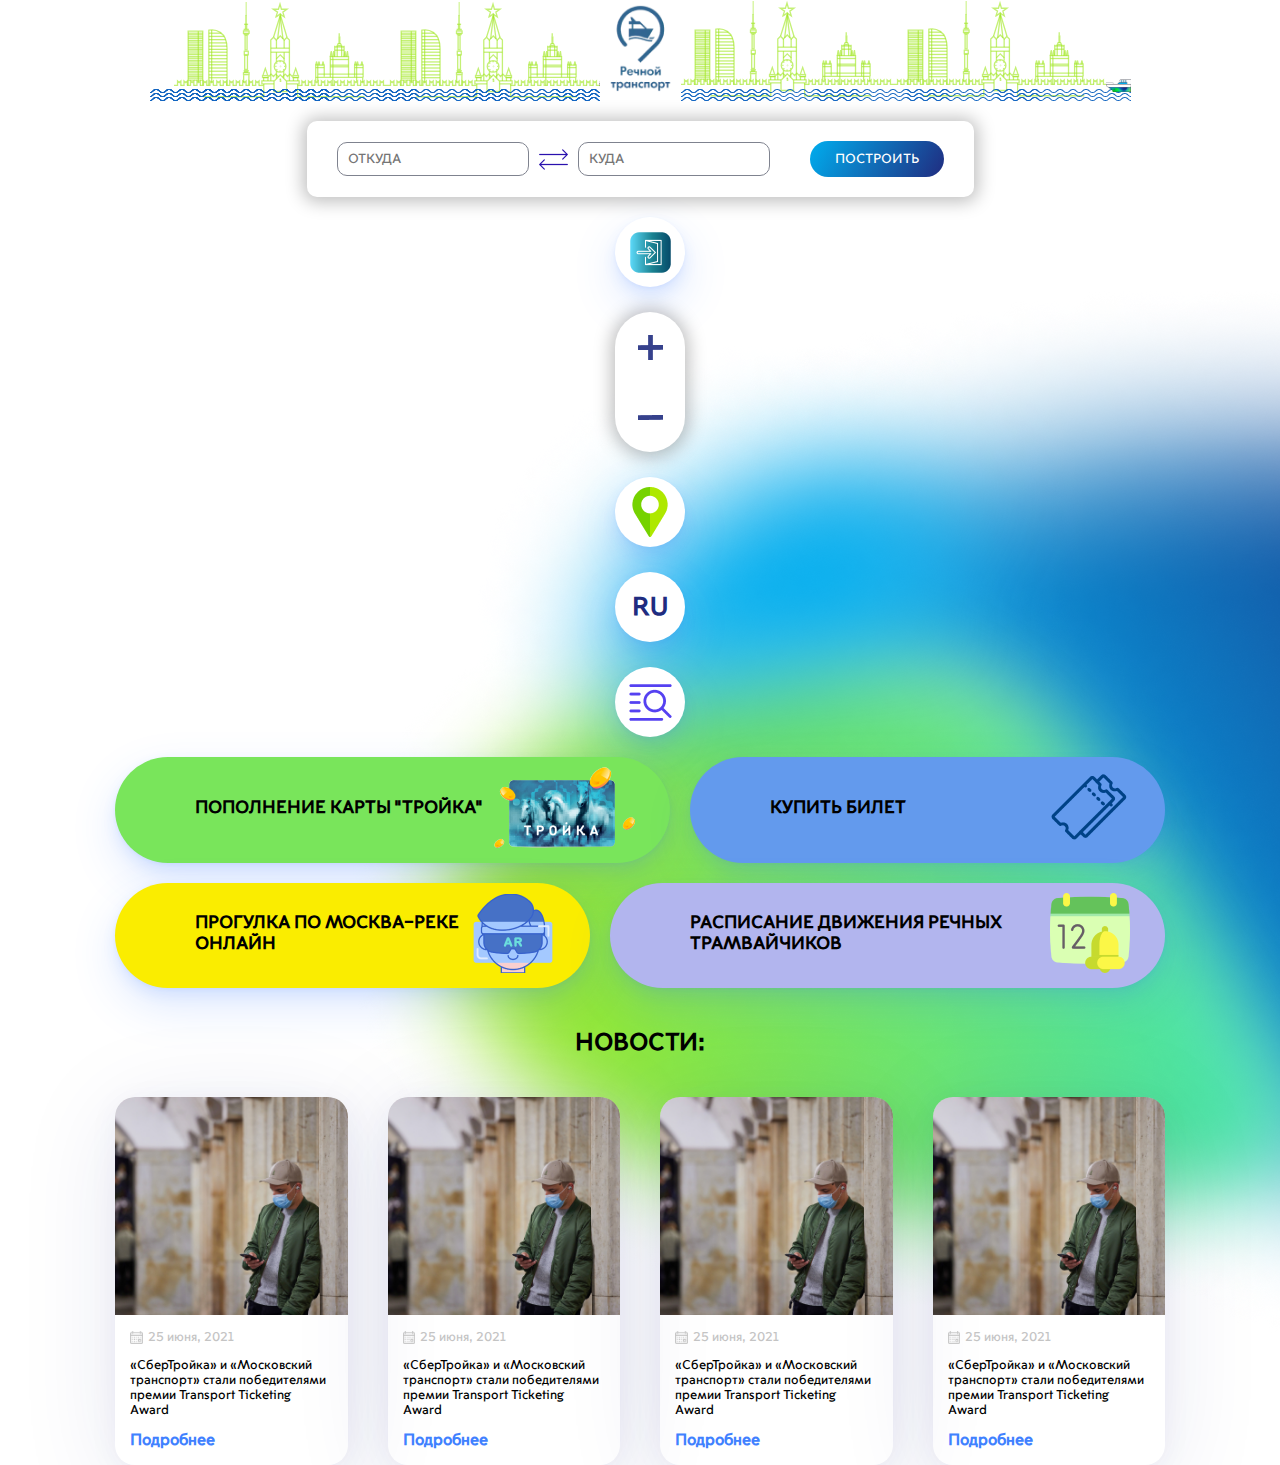
==== index.html @ 2a36871b "hackathon" ====
<!DOCTYPE html>
<html lang="ru">

<head>
	<meta charset="UTF-8">
	<meta http-equiv="X-UA-Compatible" content="IE=edge">
	<meta name="viewport" content="width=device-width, initial-scale=1.0">
	<link rel="stylesheet" href="style.css">
	<title>Document</title>
</head>

<body>
	<div class="wrap_animation">
		<div class="animation">
			<svg width="450" height="100" viewBox="0 0 450 100" fill="none" xmlns="http://www.w3.org/2000/svg">
				<path d="M189.217 35.4202V32.1807" stroke="#A0E720" stroke-opacity="0.62" stroke-width="1.29217" />
				<path d="M184.762 45.9487H194.076" stroke="#A0E720" stroke-opacity="0.62" stroke-width="1.29217" />
				<path d="M184.762 49.1885H194.076" stroke="#A0E720" stroke-opacity="0.62" stroke-width="1.29217" />
				<path d="M184.762 55.6674V44.7339" stroke="#A0E720" stroke-opacity="0.62" stroke-width="1.29217" />
				<path d="M187.192 55.6674V44.7339" stroke="#A0E720" stroke-opacity="0.62" stroke-width="1.29217" />
				<path d="M191.646 55.6674V44.7339" stroke="#A0E720" stroke-opacity="0.62" stroke-width="1.29217" />
				<path d="M187.192 44.7342H191.646L190.533 42.7095H188.12L187.192 44.7342Z" stroke="#A0E720"
					stroke-opacity="0.62" stroke-width="1.29217" />
				<path d="M194.076 55.6674V44.7339" stroke="#A0E720" stroke-opacity="0.62" stroke-width="1.29217" />
				<path d="M182.738 55.667C183.027 55.667 182.858 74.8343 182.738 84.418" stroke="#A0E720" stroke-opacity="0.62"
					stroke-width="1.29217" />
				<path d="M180.308 58.502H198.531" stroke="#A0E720" stroke-opacity="0.62" stroke-width="1.29217" />
				<path d="M180.308 64.1709H198.531" stroke="#A0E720" stroke-opacity="0.62" stroke-width="1.29217" />
				<path d="M180.308 65.791H198.531" stroke="#A0E720" stroke-opacity="0.62" stroke-width="1.29217" />
				<path d="M168.16 73.0796H213.108" stroke="#A0E720" stroke-opacity="0.62" stroke-width="1.29217" />
				<path d="M180.308 76.3191V55.667H198.531V76.3191" stroke="#A0E720" stroke-opacity="0.62"
					stroke-width="1.29217" />
				<path d="M165.73 64.1713C165.73 64.0325 166.33 61.6838 166.63 60.5269L167.35 64.1713" stroke="#A0E720"
					stroke-opacity="0.62" stroke-width="1.29217" />
				<path d="M180.308 55.6673C180.308 55.4513 180.908 51.7978 181.208 49.998L181.928 55.6673" stroke="#A0E720"
					stroke-opacity="0.62" stroke-width="1.29217" />
				<path d="M182.738 55.6673C182.738 55.4513 183.338 51.7978 183.638 49.998L184.358 55.6673" stroke="#A0E720"
					stroke-opacity="0.62" stroke-width="1.29217" />
				<path d="M196.506 55.6673C196.506 55.4513 197.106 51.7978 197.406 49.998L198.126 55.6673" stroke="#A0E720"
					stroke-opacity="0.62" stroke-width="1.29217" />
				<path d="M194.076 55.6673C194.076 55.4513 194.676 51.7978 194.976 49.998L195.696 55.6673" stroke="#A0E720"
					stroke-opacity="0.62" stroke-width="1.29217" />
				<path d="M168.16 64.1713C168.16 64.0325 168.76 61.6838 169.06 60.5269L169.779 64.1713" stroke="#A0E720"
					stroke-opacity="0.62" stroke-width="1.29217" />
				<path d="M172.209 64.1713C172.209 64.0325 172.809 61.6838 173.109 60.5269L173.829 64.1713" stroke="#A0E720"
					stroke-opacity="0.62" stroke-width="1.29217" />
				<path d="M165.73 66.6006H174.234" stroke="#A0E720" stroke-opacity="0.62" stroke-width="1.29217" />
				<path d="M167.755 64.1709V80.3686" stroke="#A0E720" stroke-opacity="0.62" stroke-width="1.29217" />
				<path d="M204.604 64.1713C204.604 64.0325 205.204 61.6838 205.504 60.5269L206.224 64.1713" stroke="#A0E720"
					stroke-opacity="0.62" stroke-width="1.29217" />
				<path d="M206.629 64.1713C206.629 64.0325 207.229 61.6838 207.529 60.5269L208.249 64.1713" stroke="#A0E720"
					stroke-opacity="0.62" stroke-width="1.29217" />
				<path d="M211.083 64.1713C211.083 64.0325 211.683 61.6838 211.983 60.5269L212.703 64.1713" stroke="#A0E720"
					stroke-opacity="0.62" stroke-width="1.29217" />
				<path d="M204.604 66.6006H213.108" stroke="#A0E720" stroke-opacity="0.62" stroke-width="1.29217" />
				<path d="M206.629 64.1709V80.3686" stroke="#A0E720" stroke-opacity="0.62" stroke-width="1.29217" />
				<path d="M213.108 76.3192V64.1709H204.604V76.3192" stroke="#A0E720" stroke-opacity="0.62"
					stroke-width="1.29217" />
				<path d="M165.73 76.3193H212.703V81.1787" stroke="#A0E720" stroke-opacity="0.62" stroke-width="1.29217" />
				<path d="M165.73 80.3686V64.1709H174.234V75.8693" stroke="#A0E720" stroke-opacity="0.62"
					stroke-width="1.29217" />
				<path d="M38.1729 32.1807H52.7508" stroke="#A0E720" stroke-opacity="0.62" stroke-width="1.29217" />
				<path d="M38.1729 33.8003H52.7508" stroke="#A0E720" stroke-opacity="0.62" stroke-width="1.29217" />
				<path d="M38.1729 35.8252H52.7508" stroke="#A0E720" stroke-opacity="0.62" stroke-width="1.29217" />
				<path d="M38.1729 37.4448H52.7508" stroke="#A0E720" stroke-opacity="0.62" stroke-width="1.29217" />
				<path d="M38.1729 39.4697H52.7508" stroke="#A0E720" stroke-opacity="0.62" stroke-width="1.29217" />
				<path d="M38.1729 41.0894H52.7508" stroke="#A0E720" stroke-opacity="0.62" stroke-width="1.29217" />
				<path d="M38.1729 43.1143H52.7508" stroke="#A0E720" stroke-opacity="0.62" stroke-width="1.29217" />
				<path d="M38.1729 44.7339H52.7508" stroke="#A0E720" stroke-opacity="0.62" stroke-width="1.29217" />
				<path d="M38.1729 46.7583H52.7508" stroke="#A0E720" stroke-opacity="0.62" stroke-width="1.29217" />
				<path d="M38.1729 48.3784H52.7508" stroke="#A0E720" stroke-opacity="0.62" stroke-width="1.29217" />
				<path d="M38.1729 49.998H52.7508" stroke="#A0E720" stroke-opacity="0.62" stroke-width="1.29217" />
				<path d="M38.1729 52.0229H52.7508" stroke="#A0E720" stroke-opacity="0.62" stroke-width="1.29217" />
				<path d="M38.1729 53.6426H52.7508" stroke="#A0E720" stroke-opacity="0.62" stroke-width="1.29217" />
				<path d="M38.1729 55.667H52.7508" stroke="#A0E720" stroke-opacity="0.62" stroke-width="1.29217" />
				<path d="M38.1729 57.2871H52.7508" stroke="#A0E720" stroke-opacity="0.62" stroke-width="1.29217" />
				<path d="M38.1729 59.312H52.7508" stroke="#A0E720" stroke-opacity="0.62" stroke-width="1.29217" />
				<path d="M38.1729 60.9316H52.7508" stroke="#A0E720" stroke-opacity="0.62" stroke-width="1.29217" />
				<path d="M38.1729 62.9565H52.7508" stroke="#A0E720" stroke-opacity="0.62" stroke-width="1.29217" />
				<path d="M38.1729 64.5762H52.7508" stroke="#A0E720" stroke-opacity="0.62" stroke-width="1.29217" />
				<path d="M38.1729 66.6006H52.7508" stroke="#A0E720" stroke-opacity="0.62" stroke-width="1.29217" />
				<path d="M38.1729 68.2207H52.7508" stroke="#A0E720" stroke-opacity="0.62" stroke-width="1.29217" />
				<path d="M38.1729 70.2451H52.7508" stroke="#A0E720" stroke-opacity="0.62" stroke-width="1.29217" />
				<path d="M38.1729 71.8652H52.7508" stroke="#A0E720" stroke-opacity="0.62" stroke-width="1.29217" />
				<path d="M38.1729 73.8901H52.7508" stroke="#A0E720" stroke-opacity="0.62" stroke-width="1.29217" />
				<path d="M38.1729 75.5093H52.7508" stroke="#A0E720" stroke-opacity="0.62" stroke-width="1.29217" />
				<path d="M38.1729 77.1294H52.7508" stroke="#A0E720" stroke-opacity="0.62" stroke-width="1.29217" />
				<path d="M38.1729 79.1543H52.7508" stroke="#A0E720" stroke-opacity="0.62" stroke-width="1.29217" />
				<path d="M48.2964 30.1558V81.1786" stroke="#A0E720" stroke-opacity="0.62" stroke-width="1.29217" />
				<path d="M58.8247 32.1807H71.3779" stroke="#A0E720" stroke-opacity="0.62" stroke-width="1.29217" />
				<path d="M58.8247 35.4199H74.2126" stroke="#A0E720" stroke-opacity="0.62" stroke-width="1.29217" />
				<path d="M58.8247 38.6597H75.8323" stroke="#A0E720" stroke-opacity="0.62" stroke-width="1.29217" />
				<path d="M58.8247 41.8994H76.6422" stroke="#A0E720" stroke-opacity="0.62" stroke-width="1.29217" />
				<path d="M58.8247 45.1387H77.0472" stroke="#A0E720" stroke-opacity="0.62" stroke-width="1.29217" />
				<path d="M58.8247 48.3784H77.0472" stroke="#A0E720" stroke-opacity="0.62" stroke-width="1.29217" />
				<path d="M58.8247 51.2129H77.0472" stroke="#A0E720" stroke-opacity="0.62" stroke-width="1.29217" />
				<path d="M58.8247 54.4526H77.0472" stroke="#A0E720" stroke-opacity="0.62" stroke-width="1.29217" />
				<path d="M58.8247 57.6919H77.0472" stroke="#A0E720" stroke-opacity="0.62" stroke-width="1.29217" />
				<path d="M58.8247 60.9316H77.0472" stroke="#A0E720" stroke-opacity="0.62" stroke-width="1.29217" />
				<path d="M58.8247 63.7661H77.0472" stroke="#A0E720" stroke-opacity="0.62" stroke-width="1.29217" />
				<path d="M58.8247 67.0059H77.0472" stroke="#A0E720" stroke-opacity="0.62" stroke-width="1.29217" />
				<path d="M58.8247 70.2451H77.0472" stroke="#A0E720" stroke-opacity="0.62" stroke-width="1.29217" />
				<path d="M58.8247 73.8901H77.0472" stroke="#A0E720" stroke-opacity="0.62" stroke-width="1.29217" />
				<path d="M58.8247 76.7246H77.0472" stroke="#A0E720" stroke-opacity="0.62" stroke-width="1.29217" />
				<path d="M61.6597 28.9414V81.584" stroke="#A0E720" stroke-opacity="0.62" stroke-width="1.29217" />
				<path d="M98.9146 74.2949V84.4185" stroke="#A0E720" stroke-opacity="0.62" stroke-width="1.29217" />
				<path
					d="M58.8247 84.4186V29.2275C64.8989 28.0251 77.0472 29.985 77.0472 47.4442C77.0472 64.9033 77.0472 79.3685 77.0472 84.4186"
					stroke="#A0E720" stroke-opacity="0.62" stroke-width="1.29217" />
				<path d="M94.0552 23.272H98.1046" stroke="#A0E720" stroke-opacity="0.62" stroke-width="1.29217" />
				<path d="M130.5 14.3633L127.666 37.85" stroke="#A0E720" stroke-opacity="0.62" stroke-width="1.29217" />
				<path d="M132.93 37.85L130.095 14.3633" stroke="#A0E720" stroke-opacity="0.62" stroke-width="1.29217" />
				<path
					d="M130.006 12.9235C128.694 13.9434 126.036 15.9831 125.893 15.9831L127.502 11.1238L123.211 8.24417H128.396L130.006 3.0249L131.436 8.24417H136.979L132.866 11.1238L134.297 15.9831L130.006 12.9235Z"
					stroke="#A0E720" stroke-opacity="0.62" stroke-width="1.29217" />
				<path d="M126.451 39.0645V47.1633" stroke="#A0E720" stroke-opacity="0.62" stroke-width="1.29217" />
				<path d="M134.145 39.0645V47.1633" stroke="#A0E720" stroke-opacity="0.62" stroke-width="1.29217" />
				<path d="M123.616 36.0503C123.616 35.9066 128.131 21.2622 130.389 13.958L136.979 36.2299" stroke="#A0E720"
					stroke-opacity="0.62" stroke-width="1.29217" />
				<path d="M120.781 51.2129H139.409" stroke="#A0E720" stroke-opacity="0.62" stroke-width="1.29217" />
				<path d="M120.781 47.1636H139.409" stroke="#A0E720" stroke-opacity="0.62" stroke-width="1.29217" />
				<path
					d="M126.26 57.8449L130.278 53.8587L134.295 57.8449M120.781 79.7609V39.0013L123.521 36.2835L126.26 39.0013L130.278 35.0151L134.295 39.0013L136.852 36.4646L139.409 39.0013V79.9638"
					stroke="#A0E720" stroke-opacity="0.62" stroke-width="1.29217" />
				<path d="M130.095 69.4355V70.6504" stroke="#A0E720" stroke-opacity="0.62" stroke-width="1.29217" />
				<path d="M130.095 60.1216V61.3364" stroke="#A0E720" stroke-opacity="0.62" stroke-width="1.29217" />
				<path d="M134.145 65.3862H135.359" stroke="#A0E720" stroke-opacity="0.62" stroke-width="1.29217" />
				<path d="M125.236 65.3862H126.451" stroke="#A0E720" stroke-opacity="0.62" stroke-width="1.29217" />
				<path d="M133.334 62.5513L134.238 61.7391" stroke="#A0E720" stroke-opacity="0.62" stroke-width="1.29217" />
				<path d="M126.451 69.0303L127.354 68.2181" stroke="#A0E720" stroke-opacity="0.62" stroke-width="1.29217" />
				<path d="M127.26 62.5513L126.357 61.7391" stroke="#A0E720" stroke-opacity="0.62" stroke-width="1.29217" />
				<path d="M134.145 69.0303L133.241 68.2181" stroke="#A0E720" stroke-opacity="0.62" stroke-width="1.29217" />
				<path d="M126.451 70.2451V77.5341" stroke="#A0E720" stroke-opacity="0.62" stroke-width="1.29217" />
				<path d="M133.739 70.2451V77.1292" stroke="#A0E720" stroke-opacity="0.62" stroke-width="1.29217" />
				<path
					d="M129.58 78.2689H131.015M130.118 74.0726L124.021 80.2758V90.4928H136.574V80.2758L130.298 73.8901L130.118 74.0726Z"
					stroke="#A0E720" stroke-opacity="0.62" stroke-width="1.29217" />
				<path d="M129.69 79.1543H131.31" stroke="#A0E720" stroke-opacity="0.62" stroke-width="1.29217" />
				<path d="M129.69 80.3691H131.31" stroke="#A0E720" stroke-opacity="0.62" stroke-width="1.29217" />
				<path d="M124.021 79.9639H111.873V82.7985H124.021" stroke="#A0E720" stroke-opacity="0.62"
					stroke-width="1.29217" />
				<path d="M136.574 79.9639H149.127V82.7985H136.574" stroke="#A0E720" stroke-opacity="0.62"
					stroke-width="1.29217" />
				<path d="M113.087 73.8902L115.315 67.4111L117.542 73.8902" stroke="#A0E720" stroke-opacity="0.62"
					stroke-width="1.29217" />
				<path d="M118.757 75.5372L121.097 73.0806L123.436 75.5372L125.776 73.0806L128.475 75.9152" stroke="#A0E720"
					stroke-opacity="0.62" stroke-width="1.29217" />
				<path d="M24 84.4187H27.535V79.9644L29.2095 81.5679L30.884 79.9644V84.4187" stroke="#A0E720"
					stroke-opacity="0.62" stroke-width="1.29217" />
				<path d="M30.479 84.4187H34.014V79.9644L35.6885 81.5679L37.363 79.9644V84.4187" stroke="#A0E720"
					stroke-opacity="0.62" stroke-width="1.29217" />
				<path d="M36.958 84.4187H40.4931V79.9644L42.1675 81.5679L43.842 79.9644V84.4187" stroke="#A0E720"
					stroke-opacity="0.62" stroke-width="1.29217" />
				<path d="M43.437 84.4187H46.9721V79.9644L48.6466 81.5679L50.321 79.9644V84.4187" stroke="#A0E720"
					stroke-opacity="0.62" stroke-width="1.29217" />
				<path d="M49.9165 84.4187H53.4515V79.9644L55.126 81.5679L56.8005 79.9644V84.4187" stroke="#A0E720"
					stroke-opacity="0.62" stroke-width="1.29217" />
				<path d="M56.3955 84.4187H59.9306V79.9644L61.605 81.5679L63.2795 79.9644V84.4187" stroke="#A0E720"
					stroke-opacity="0.62" stroke-width="1.29217" />
				<path d="M63.2793 84.4187H66.8143V79.9644L68.4888 81.5679L70.1633 79.9644V84.4187" stroke="#A0E720"
					stroke-opacity="0.62" stroke-width="1.29217" />
				<path d="M69.7588 84.4187H73.2938V79.9644L74.9683 81.5679L76.6428 79.9644V84.4187" stroke="#A0E720"
					stroke-opacity="0.62" stroke-width="1.29217" />
				<path d="M76.2378 84.4187H79.7728V79.9644L81.4473 81.5679L83.1218 79.9644V84.4187" stroke="#A0E720"
					stroke-opacity="0.62" stroke-width="1.29217" />
				<path d="M82.7168 84.4187H86.2518V79.9644L87.9263 81.5679L89.6008 79.9644V84.4187" stroke="#A0E720"
					stroke-opacity="0.62" stroke-width="1.29217" />
				<path d="M89.1958 84.4187H92.7308V79.9644L94.4053 81.5679L96.0798 79.9644V84.4187" stroke="#A0E720"
					stroke-opacity="0.62" stroke-width="1.29217" />
				<path d="M95.6748 84.4187H99.2098V79.9644L100.884 81.5679L102.559 79.9644V84.4187" stroke="#A0E720"
					stroke-opacity="0.62" stroke-width="1.29217" />
				<path d="M102.154 84.4187H105.689V79.9644L107.364 81.5679L109.038 79.9644V84.4187" stroke="#A0E720"
					stroke-opacity="0.62" stroke-width="1.29217" />
				<path d="M108.633 84.4189H113.493" stroke="#A0E720" stroke-opacity="0.62" stroke-width="1.29217" />
				<path d="M113.771 83.0687V95.7569H53.5605M113.589 79.9873V76.7246H117.947V79.9873" stroke="#A0E720"
					stroke-opacity="0.62" stroke-width="1.29217" />
				<rect x="112.519" y="74.5362" width="5.59187" height="1.94738" stroke="#A0E720" stroke-opacity="0.62"
					stroke-width="1.29217" />
				<path d="M147.913 73.8902L145.685 67.4111L143.458 73.8902" stroke="#A0E720" stroke-opacity="0.62"
					stroke-width="1.29217" />
				<path d="M142.243 75.5372L139.903 73.0806L137.564 75.5372L135.224 73.0806L132.525 75.9152" stroke="#A0E720"
					stroke-opacity="0.62" stroke-width="1.29217" />
				<path d="M237 84.4187H233.465V79.9644L231.79 81.5679L230.116 79.9644V84.4187" stroke="#A0E720"
					stroke-opacity="0.62" stroke-width="1.29217" />
				<path d="M230.521 84.4187H226.986V79.9644L225.311 81.5679L223.637 79.9644V84.4187" stroke="#A0E720"
					stroke-opacity="0.62" stroke-width="1.29217" />
				<path d="M224.042 84.4187H220.507V79.9644L218.832 81.5679L217.158 79.9644V84.4187" stroke="#A0E720"
					stroke-opacity="0.62" stroke-width="1.29217" />
				<path d="M217.562 84.4187H214.027V79.9644L212.353 81.5679L210.678 79.9644V84.4187" stroke="#A0E720"
					stroke-opacity="0.62" stroke-width="1.29217" />
				<path d="M211.083 84.4187H207.548V79.9644L205.874 81.5679L204.199 79.9644V84.4187" stroke="#A0E720"
					stroke-opacity="0.62" stroke-width="1.29217" />
				<path d="M204.604 84.4187H201.069V79.9644L199.395 81.5679L197.72 79.9644V84.4187" stroke="#A0E720"
					stroke-opacity="0.62" stroke-width="1.29217" />
				<path d="M197.72 84.4187H194.185V79.9644L192.511 81.5679L190.836 79.9644V84.4187" stroke="#A0E720"
					stroke-opacity="0.62" stroke-width="1.29217" />
				<path d="M191.241 84.4187H187.706V79.9644L186.032 81.5679L184.357 79.9644V84.4187" stroke="#A0E720"
					stroke-opacity="0.62" stroke-width="1.29217" />
				<path d="M184.762 84.4187H181.227V79.9644L179.553 81.5679L177.878 79.9644V84.4187" stroke="#A0E720"
					stroke-opacity="0.62" stroke-width="1.29217" />
				<path d="M178.283 84.4187H174.748V79.9644L173.074 81.5679L171.399 79.9644V84.4187" stroke="#A0E720"
					stroke-opacity="0.62" stroke-width="1.29217" />
				<path d="M171.804 84.4187H168.269V79.9644L166.595 81.5679L164.92 79.9644V84.4187" stroke="#A0E720"
					stroke-opacity="0.62" stroke-width="1.29217" />
				<path d="M165.325 84.4187H161.79V79.9644L160.115 81.5679L158.441 79.9644V84.4187" stroke="#A0E720"
					stroke-opacity="0.62" stroke-width="1.29217" />
				<path d="M158.846 84.4187H155.311V79.9644L153.636 81.5679L151.962 79.9644V84.4187" stroke="#A0E720"
					stroke-opacity="0.62" stroke-width="1.29217" />
				<path d="M152.367 84.4189H147.507" stroke="#A0E720" stroke-opacity="0.62" stroke-width="1.29217" />
				<path d="M147.621 83.0687V95.7569H214.323M147.802 79.9873V76.7246H143.458V79.9873" stroke="#A0E720"
					stroke-opacity="0.62" stroke-width="1.29217" />
				<rect x="-0.646085" y="0.646085" width="5.59187" height="1.94738" transform="matrix(-1 0 0 1 147.835 73.8901)"
					stroke="#A0E720" stroke-opacity="0.62" stroke-width="1.29217" />
				<circle cx="130.5" cy="65.3861" r="0.646085" stroke="#A0E720" stroke-opacity="0.62" stroke-width="0.327604" />
				<circle cx="130.095" cy="65.3858" r="5.83301" stroke="#A0E720" stroke-opacity="0.62" stroke-width="1.29217" />
				<path d="M134.145 60.5266V51.2129" stroke="#A0E720" stroke-opacity="0.62" stroke-width="1.29217" />
				<path d="M126.451 60.5266V51.2129" stroke="#A0E720" stroke-opacity="0.62" stroke-width="1.29217" />
				<rect x="0.646085" y="-0.646085" width="5.59187" height="1.94738" transform="matrix(1 0 0 -1 92.8403 73.0028)"
					stroke="#A0E720" stroke-opacity="0.62" stroke-width="1.29217" />
				<rect x="94.0548" y="69.4352" width="4.45438" height="0.809886" stroke="#A0E720" stroke-opacity="0.62"
					stroke-width="0.809886" />
				<rect x="94.4601" y="70.6501" width="3.23955" height="0.809886" stroke="#A0E720" stroke-opacity="0.62"
					stroke-width="0.809886" />
				<rect x="94.296" y="50.2393" width="3.97209" height="3.56715" stroke="#A0E720" stroke-opacity="0.62"
					stroke-width="1.29217" />
				<rect x="94.7013" y="54.2887" width="2.75726" height="14.0957" stroke="#A0E720" stroke-opacity="0.62"
					stroke-width="1.29217" />
				<rect x="93.4864" y="29.9923" width="5.59187" height="2.35232" stroke="#A0E720" stroke-opacity="0.62"
					stroke-width="1.29217" />
				<rect x="94.0548" y="28.131" width="4.45438" height="0.809886" stroke="#A0E720" stroke-opacity="0.62"
					stroke-width="0.809886" />
				<rect x="94.0548" y="32.9904" width="4.45438" height="0.809886" stroke="#A0E720" stroke-opacity="0.62"
					stroke-width="0.809886" />
				<path d="M95.106 34.4464H97.0534V48.947H95.106V34.4464Z" stroke="#A0E720" stroke-opacity="0.62"
					stroke-width="1.29217" />
				<rect x="95.4726" y="23.8794" width="1.21483" height="3.64449" stroke="#A0E720" stroke-opacity="0.62"
					stroke-width="1.21483" />
				<rect x="95.675" y="14.363" width="0.809886" height="8.50381" stroke="#A0E720" stroke-opacity="0.62"
					stroke-width="0.809886" />
				<rect x="95.9785" y="1.30371" width="0.607415" height="12.7557" stroke="#A0E720" stroke-opacity="0.62"
					stroke-width="0.607415" />
				<path d="M93.6499 74.2949V81.179" stroke="#A0E720" stroke-opacity="0.62" stroke-width="1.29217" />
				<path d="M52.7508 84.4182V30.1558H38.1729V84.4182" stroke="#A0E720" stroke-opacity="0.62"
					stroke-width="1.29217" />
				<rect x="188.913" y="35.9261" width="1.01236" height="6.27662" stroke="#A0E720" stroke-opacity="0.62"
					stroke-width="1.01236" />
				<path d="M402.217 35.4202V32.1807" stroke="#A0E720" stroke-opacity="0.62" stroke-width="1.29217" />
				<path d="M397.762 45.9487H407.076" stroke="#A0E720" stroke-opacity="0.62" stroke-width="1.29217" />
				<path d="M397.762 49.1885H407.076" stroke="#A0E720" stroke-opacity="0.62" stroke-width="1.29217" />
				<path d="M397.762 55.6674V44.7339" stroke="#A0E720" stroke-opacity="0.62" stroke-width="1.29217" />
				<path d="M400.192 55.6674V44.7339" stroke="#A0E720" stroke-opacity="0.62" stroke-width="1.29217" />
				<path d="M404.646 55.6674V44.7339" stroke="#A0E720" stroke-opacity="0.62" stroke-width="1.29217" />
				<path d="M400.192 44.7342H404.646L403.533 42.7095H401.12L400.192 44.7342Z" stroke="#A0E720"
					stroke-opacity="0.62" stroke-width="1.29217" />
				<path d="M407.076 55.6674V44.7339" stroke="#A0E720" stroke-opacity="0.62" stroke-width="1.29217" />
				<path d="M395.738 55.667C396.027 55.667 395.858 74.8343 395.738 84.418" stroke="#A0E720" stroke-opacity="0.62"
					stroke-width="1.29217" />
				<path d="M393.308 58.502H411.531" stroke="#A0E720" stroke-opacity="0.62" stroke-width="1.29217" />
				<path d="M393.308 64.1709H411.531" stroke="#A0E720" stroke-opacity="0.62" stroke-width="1.29217" />
				<path d="M393.308 65.791H411.531" stroke="#A0E720" stroke-opacity="0.62" stroke-width="1.29217" />
				<path d="M381.16 73.0796H426.108" stroke="#A0E720" stroke-opacity="0.62" stroke-width="1.29217" />
				<path d="M393.308 76.3191V55.667H411.531V76.3191" stroke="#A0E720" stroke-opacity="0.62"
					stroke-width="1.29217" />
				<path d="M378.73 64.1713C378.73 64.0325 379.33 61.6838 379.63 60.5269L380.35 64.1713" stroke="#A0E720"
					stroke-opacity="0.62" stroke-width="1.29217" />
				<path d="M393.308 55.6673C393.308 55.4513 393.908 51.7978 394.208 49.998L394.928 55.6673" stroke="#A0E720"
					stroke-opacity="0.62" stroke-width="1.29217" />
				<path d="M395.738 55.6673C395.738 55.4513 396.338 51.7978 396.638 49.998L397.358 55.6673" stroke="#A0E720"
					stroke-opacity="0.62" stroke-width="1.29217" />
				<path d="M409.506 55.6673C409.506 55.4513 410.106 51.7978 410.406 49.998L411.126 55.6673" stroke="#A0E720"
					stroke-opacity="0.62" stroke-width="1.29217" />
				<path d="M407.076 55.6673C407.076 55.4513 407.676 51.7978 407.976 49.998L408.696 55.6673" stroke="#A0E720"
					stroke-opacity="0.62" stroke-width="1.29217" />
				<path d="M381.16 64.1713C381.16 64.0325 381.76 61.6838 382.06 60.5269L382.779 64.1713" stroke="#A0E720"
					stroke-opacity="0.62" stroke-width="1.29217" />
				<path d="M385.209 64.1713C385.209 64.0325 385.809 61.6838 386.109 60.5269L386.829 64.1713" stroke="#A0E720"
					stroke-opacity="0.62" stroke-width="1.29217" />
				<path d="M378.73 66.6006H387.234" stroke="#A0E720" stroke-opacity="0.62" stroke-width="1.29217" />
				<path d="M380.755 64.1709V80.3686" stroke="#A0E720" stroke-opacity="0.62" stroke-width="1.29217" />
				<path d="M417.604 64.1713C417.604 64.0325 418.204 61.6838 418.504 60.5269L419.224 64.1713" stroke="#A0E720"
					stroke-opacity="0.62" stroke-width="1.29217" />
				<path d="M419.629 64.1713C419.629 64.0325 420.229 61.6838 420.529 60.5269L421.249 64.1713" stroke="#A0E720"
					stroke-opacity="0.62" stroke-width="1.29217" />
				<path d="M424.083 64.1713C424.083 64.0325 424.683 61.6838 424.983 60.5269L425.703 64.1713" stroke="#A0E720"
					stroke-opacity="0.62" stroke-width="1.29217" />
				<path d="M417.604 66.6006H426.108" stroke="#A0E720" stroke-opacity="0.62" stroke-width="1.29217" />
				<path d="M419.629 64.1709V80.3686" stroke="#A0E720" stroke-opacity="0.62" stroke-width="1.29217" />
				<path d="M426.108 76.3192V64.1709H417.604V76.3192" stroke="#A0E720" stroke-opacity="0.62"
					stroke-width="1.29217" />
				<path d="M378.73 76.3193H425.703V81.1787" stroke="#A0E720" stroke-opacity="0.62" stroke-width="1.29217" />
				<path d="M378.73 80.3686V64.1709H387.234V75.8693" stroke="#A0E720" stroke-opacity="0.62"
					stroke-width="1.29217" />
				<path d="M251.173 32.1807H265.751" stroke="#A0E720" stroke-opacity="0.62" stroke-width="1.29217" />
				<path d="M251.173 33.8003H265.751" stroke="#A0E720" stroke-opacity="0.62" stroke-width="1.29217" />
				<path d="M251.173 35.8252H265.751" stroke="#A0E720" stroke-opacity="0.62" stroke-width="1.29217" />
				<path d="M251.173 37.4448H265.751" stroke="#A0E720" stroke-opacity="0.62" stroke-width="1.29217" />
				<path d="M251.173 39.4697H265.751" stroke="#A0E720" stroke-opacity="0.62" stroke-width="1.29217" />
				<path d="M251.173 41.0894H265.751" stroke="#A0E720" stroke-opacity="0.62" stroke-width="1.29217" />
				<path d="M251.173 43.1143H265.751" stroke="#A0E720" stroke-opacity="0.62" stroke-width="1.29217" />
				<path d="M251.173 44.7339H265.751" stroke="#A0E720" stroke-opacity="0.62" stroke-width="1.29217" />
				<path d="M251.173 46.7583H265.751" stroke="#A0E720" stroke-opacity="0.62" stroke-width="1.29217" />
				<path d="M251.173 48.3784H265.751" stroke="#A0E720" stroke-opacity="0.62" stroke-width="1.29217" />
				<path d="M251.173 49.998H265.751" stroke="#A0E720" stroke-opacity="0.62" stroke-width="1.29217" />
				<path d="M251.173 52.0229H265.751" stroke="#A0E720" stroke-opacity="0.62" stroke-width="1.29217" />
				<path d="M251.173 53.6426H265.751" stroke="#A0E720" stroke-opacity="0.62" stroke-width="1.29217" />
				<path d="M251.173 55.667H265.751" stroke="#A0E720" stroke-opacity="0.62" stroke-width="1.29217" />
				<path d="M251.173 57.2871H265.751" stroke="#A0E720" stroke-opacity="0.62" stroke-width="1.29217" />
				<path d="M251.173 59.312H265.751" stroke="#A0E720" stroke-opacity="0.62" stroke-width="1.29217" />
				<path d="M251.173 60.9316H265.751" stroke="#A0E720" stroke-opacity="0.62" stroke-width="1.29217" />
				<path d="M251.173 62.9565H265.751" stroke="#A0E720" stroke-opacity="0.62" stroke-width="1.29217" />
				<path d="M251.173 64.5762H265.751" stroke="#A0E720" stroke-opacity="0.62" stroke-width="1.29217" />
				<path d="M251.173 66.6006H265.751" stroke="#A0E720" stroke-opacity="0.62" stroke-width="1.29217" />
				<path d="M251.173 68.2207H265.751" stroke="#A0E720" stroke-opacity="0.62" stroke-width="1.29217" />
				<path d="M251.173 70.2451H265.751" stroke="#A0E720" stroke-opacity="0.62" stroke-width="1.29217" />
				<path d="M251.173 71.8652H265.751" stroke="#A0E720" stroke-opacity="0.62" stroke-width="1.29217" />
				<path d="M251.173 73.8901H265.751" stroke="#A0E720" stroke-opacity="0.62" stroke-width="1.29217" />
				<path d="M251.173 75.5093H265.751" stroke="#A0E720" stroke-opacity="0.62" stroke-width="1.29217" />
				<path d="M251.173 77.1294H265.751" stroke="#A0E720" stroke-opacity="0.62" stroke-width="1.29217" />
				<path d="M251.173 79.1543H265.751" stroke="#A0E720" stroke-opacity="0.62" stroke-width="1.29217" />
				<path d="M261.296 30.1558V81.1786" stroke="#A0E720" stroke-opacity="0.62" stroke-width="1.29217" />
				<path d="M271.825 32.1807H284.378" stroke="#A0E720" stroke-opacity="0.62" stroke-width="1.29217" />
				<path d="M271.825 35.4199H287.213" stroke="#A0E720" stroke-opacity="0.62" stroke-width="1.29217" />
				<path d="M271.825 38.6597H288.832" stroke="#A0E720" stroke-opacity="0.62" stroke-width="1.29217" />
				<path d="M271.825 41.8994H289.642" stroke="#A0E720" stroke-opacity="0.62" stroke-width="1.29217" />
				<path d="M271.825 45.1387H290.047" stroke="#A0E720" stroke-opacity="0.62" stroke-width="1.29217" />
				<path d="M271.825 48.3784H290.047" stroke="#A0E720" stroke-opacity="0.62" stroke-width="1.29217" />
				<path d="M271.825 51.2129H290.047" stroke="#A0E720" stroke-opacity="0.62" stroke-width="1.29217" />
				<path d="M271.825 54.4526H290.047" stroke="#A0E720" stroke-opacity="0.62" stroke-width="1.29217" />
				<path d="M271.825 57.6919H290.047" stroke="#A0E720" stroke-opacity="0.62" stroke-width="1.29217" />
				<path d="M271.825 60.9316H290.047" stroke="#A0E720" stroke-opacity="0.62" stroke-width="1.29217" />
				<path d="M271.825 63.7661H290.047" stroke="#A0E720" stroke-opacity="0.62" stroke-width="1.29217" />
				<path d="M271.825 67.0059H290.047" stroke="#A0E720" stroke-opacity="0.62" stroke-width="1.29217" />
				<path d="M271.825 70.2451H290.047" stroke="#A0E720" stroke-opacity="0.62" stroke-width="1.29217" />
				<path d="M271.825 73.8901H290.047" stroke="#A0E720" stroke-opacity="0.62" stroke-width="1.29217" />
				<path d="M271.825 76.7246H290.047" stroke="#A0E720" stroke-opacity="0.62" stroke-width="1.29217" />
				<path d="M274.66 28.9414V81.584" stroke="#A0E720" stroke-opacity="0.62" stroke-width="1.29217" />
				<path d="M311.915 74.2949V84.4185" stroke="#A0E720" stroke-opacity="0.62" stroke-width="1.29217" />
				<path
					d="M271.825 84.4186V29.2275C277.899 28.0251 290.047 29.985 290.047 47.4442C290.047 64.9033 290.047 79.3685 290.047 84.4186"
					stroke="#A0E720" stroke-opacity="0.62" stroke-width="1.29217" />
				<path d="M307.055 23.272H311.105" stroke="#A0E720" stroke-opacity="0.62" stroke-width="1.29217" />
				<path d="M343.5 14.3633L340.666 37.85" stroke="#A0E720" stroke-opacity="0.62" stroke-width="1.29217" />
				<path d="M345.93 37.85L343.095 14.3633" stroke="#A0E720" stroke-opacity="0.62" stroke-width="1.29217" />
				<path
					d="M343.006 12.9235C341.694 13.9434 339.036 15.9831 338.893 15.9831L340.502 11.1238L336.211 8.24417H341.396L343.006 3.0249L344.436 8.24417H349.979L345.866 11.1238L347.297 15.9831L343.006 12.9235Z"
					stroke="#A0E720" stroke-opacity="0.62" stroke-width="1.29217" />
				<path d="M339.451 39.0645V47.1633" stroke="#A0E720" stroke-opacity="0.62" stroke-width="1.29217" />
				<path d="M347.145 39.0645V47.1633" stroke="#A0E720" stroke-opacity="0.62" stroke-width="1.29217" />
				<path d="M336.616 36.0503C336.616 35.9066 341.131 21.2622 343.389 13.958L349.979 36.2299" stroke="#A0E720"
					stroke-opacity="0.62" stroke-width="1.29217" />
				<path d="M333.781 51.2129H352.409" stroke="#A0E720" stroke-opacity="0.62" stroke-width="1.29217" />
				<path d="M333.781 47.1636H352.409" stroke="#A0E720" stroke-opacity="0.62" stroke-width="1.29217" />
				<path
					d="M339.26 57.8449L343.278 53.8587L347.295 57.8449M333.781 79.7609V39.0013L336.521 36.2835L339.26 39.0013L343.278 35.0151L347.295 39.0013L349.852 36.4646L352.409 39.0013V79.9638"
					stroke="#A0E720" stroke-opacity="0.62" stroke-width="1.29217" />
				<path d="M343.095 69.4355V70.6504" stroke="#A0E720" stroke-opacity="0.62" stroke-width="1.29217" />
				<path d="M343.095 60.1216V61.3364" stroke="#A0E720" stroke-opacity="0.62" stroke-width="1.29217" />
				<path d="M347.145 65.3862H348.359" stroke="#A0E720" stroke-opacity="0.62" stroke-width="1.29217" />
				<path d="M338.236 65.3862H339.451" stroke="#A0E720" stroke-opacity="0.62" stroke-width="1.29217" />
				<path d="M346.334 62.5513L347.238 61.7391" stroke="#A0E720" stroke-opacity="0.62" stroke-width="1.29217" />
				<path d="M339.451 69.0303L340.354 68.2181" stroke="#A0E720" stroke-opacity="0.62" stroke-width="1.29217" />
				<path d="M340.26 62.5513L339.357 61.7391" stroke="#A0E720" stroke-opacity="0.62" stroke-width="1.29217" />
				<path d="M347.145 69.0303L346.241 68.2181" stroke="#A0E720" stroke-opacity="0.62" stroke-width="1.29217" />
				<path d="M339.451 70.2451V77.5341" stroke="#A0E720" stroke-opacity="0.62" stroke-width="1.29217" />
				<path d="M346.739 70.2451V77.1292" stroke="#A0E720" stroke-opacity="0.62" stroke-width="1.29217" />
				<path
					d="M342.58 78.2689H344.015M343.118 74.0726L337.021 80.2758V90.4928H349.574V80.2758L343.298 73.8901L343.118 74.0726Z"
					stroke="#A0E720" stroke-opacity="0.62" stroke-width="1.29217" />
				<path d="M342.69 79.1543H344.31" stroke="#A0E720" stroke-opacity="0.62" stroke-width="1.29217" />
				<path d="M342.69 80.3691H344.31" stroke="#A0E720" stroke-opacity="0.62" stroke-width="1.29217" />
				<path d="M337.021 79.9639H324.873V82.7985H337.021" stroke="#A0E720" stroke-opacity="0.62"
					stroke-width="1.29217" />
				<path d="M349.574 79.9639H362.127V82.7985H349.574" stroke="#A0E720" stroke-opacity="0.62"
					stroke-width="1.29217" />
				<path d="M326.087 73.8902L328.315 67.4111L330.542 73.8902" stroke="#A0E720" stroke-opacity="0.62"
					stroke-width="1.29217" />
				<path d="M331.757 75.5372L334.097 73.0806L336.436 75.5372L338.776 73.0806L341.475 75.9152" stroke="#A0E720"
					stroke-opacity="0.62" stroke-width="1.29217" />
				<path d="M237 84.4187H240.535V79.9644L242.21 81.5679L243.884 79.9644V84.4187" stroke="#A0E720"
					stroke-opacity="0.62" stroke-width="1.29217" />
				<path d="M243.479 84.4187H247.014V79.9644L248.689 81.5679L250.363 79.9644V84.4187" stroke="#A0E720"
					stroke-opacity="0.62" stroke-width="1.29217" />
				<path d="M249.958 84.4187H253.493V79.9644L255.168 81.5679L256.842 79.9644V84.4187" stroke="#A0E720"
					stroke-opacity="0.62" stroke-width="1.29217" />
				<path d="M256.437 84.4187H259.972V79.9644L261.647 81.5679L263.321 79.9644V84.4187" stroke="#A0E720"
					stroke-opacity="0.62" stroke-width="1.29217" />
				<path d="M262.917 84.4187H266.452V79.9644L268.126 81.5679L269.801 79.9644V84.4187" stroke="#A0E720"
					stroke-opacity="0.62" stroke-width="1.29217" />
				<path d="M269.396 84.4187H272.931V79.9644L274.605 81.5679L276.28 79.9644V84.4187" stroke="#A0E720"
					stroke-opacity="0.62" stroke-width="1.29217" />
				<path d="M276.279 84.4187H279.814V79.9644L281.489 81.5679L283.163 79.9644V84.4187" stroke="#A0E720"
					stroke-opacity="0.62" stroke-width="1.29217" />
				<path d="M282.759 84.4187H286.294V79.9644L287.968 81.5679L289.643 79.9644V84.4187" stroke="#A0E720"
					stroke-opacity="0.62" stroke-width="1.29217" />
				<path d="M289.238 84.4187H292.773V79.9644L294.447 81.5679L296.122 79.9644V84.4187" stroke="#A0E720"
					stroke-opacity="0.62" stroke-width="1.29217" />
				<path d="M295.717 84.4187H299.252V79.9644L300.926 81.5679L302.601 79.9644V84.4187" stroke="#A0E720"
					stroke-opacity="0.62" stroke-width="1.29217" />
				<path d="M302.196 84.4187H305.731V79.9644L307.405 81.5679L309.08 79.9644V84.4187" stroke="#A0E720"
					stroke-opacity="0.62" stroke-width="1.29217" />
				<path d="M308.675 84.4187H312.21V79.9644L313.884 81.5679L315.559 79.9644V84.4187" stroke="#A0E720"
					stroke-opacity="0.62" stroke-width="1.29217" />
				<path d="M315.154 84.4187H318.689V79.9644L320.364 81.5679L322.038 79.9644V84.4187" stroke="#A0E720"
					stroke-opacity="0.62" stroke-width="1.29217" />
				<path d="M321.633 84.4189H326.493" stroke="#A0E720" stroke-opacity="0.62" stroke-width="1.29217" />
				<path d="M326.771 83.0687V95.7569H266.561M326.589 79.9873V76.7246H330.947V79.9873" stroke="#A0E720"
					stroke-opacity="0.62" stroke-width="1.29217" />
				<rect x="325.519" y="74.5362" width="5.59187" height="1.94738" stroke="#A0E720" stroke-opacity="0.62"
					stroke-width="1.29217" />
				<path d="M360.913 73.8902L358.685 67.4111L356.458 73.8902" stroke="#A0E720" stroke-opacity="0.62"
					stroke-width="1.29217" />
				<path d="M355.243 75.5372L352.903 73.0806L350.564 75.5372L348.224 73.0806L345.525 75.9152" stroke="#A0E720"
					stroke-opacity="0.62" stroke-width="1.29217" />
				<path d="M450 84.4187H446.465V79.9644L444.79 81.5679L443.116 79.9644V84.4187" stroke="#A0E720"
					stroke-opacity="0.62" stroke-width="1.29217" />
				<path d="M443.521 84.4187H439.986V79.9644L438.311 81.5679L436.637 79.9644V84.4187" stroke="#A0E720"
					stroke-opacity="0.62" stroke-width="1.29217" />
				<path d="M437.042 84.4187H433.507V79.9644L431.832 81.5679L430.158 79.9644V84.4187" stroke="#A0E720"
					stroke-opacity="0.62" stroke-width="1.29217" />
				<path d="M430.562 84.4187H427.027V79.9644L425.353 81.5679L423.678 79.9644V84.4187" stroke="#A0E720"
					stroke-opacity="0.62" stroke-width="1.29217" />
				<path d="M424.083 84.4187H420.548V79.9644L418.874 81.5679L417.199 79.9644V84.4187" stroke="#A0E720"
					stroke-opacity="0.62" stroke-width="1.29217" />
				<path d="M417.604 84.4187H414.069V79.9644L412.395 81.5679L410.72 79.9644V84.4187" stroke="#A0E720"
					stroke-opacity="0.62" stroke-width="1.29217" />
				<path d="M410.72 84.4187H407.185V79.9644L405.511 81.5679L403.836 79.9644V84.4187" stroke="#A0E720"
					stroke-opacity="0.62" stroke-width="1.29217" />
				<path d="M404.241 84.4187H400.706V79.9644L399.032 81.5679L397.357 79.9644V84.4187" stroke="#A0E720"
					stroke-opacity="0.62" stroke-width="1.29217" />
				<path d="M397.762 84.4187H394.227V79.9644L392.553 81.5679L390.878 79.9644V84.4187" stroke="#A0E720"
					stroke-opacity="0.62" stroke-width="1.29217" />
				<path d="M391.283 84.4187H387.748V79.9644L386.074 81.5679L384.399 79.9644V84.4187" stroke="#A0E720"
					stroke-opacity="0.62" stroke-width="1.29217" />
				<path d="M384.804 84.4187H381.269V79.9644L379.595 81.5679L377.92 79.9644V84.4187" stroke="#A0E720"
					stroke-opacity="0.62" stroke-width="1.29217" />
				<path d="M378.325 84.4187H374.79V79.9644L373.115 81.5679L371.441 79.9644V84.4187" stroke="#A0E720"
					stroke-opacity="0.62" stroke-width="1.29217" />
				<path d="M371.846 84.4187H368.311V79.9644L366.636 81.5679L364.962 79.9644V84.4187" stroke="#A0E720"
					stroke-opacity="0.62" stroke-width="1.29217" />
				<path d="M365.367 84.4189H360.507" stroke="#A0E720" stroke-opacity="0.62" stroke-width="1.29217" />
				<path d="M360.621 83.0687V95.7569H427.323M360.802 79.9873V76.7246H356.458V79.9873" stroke="#A0E720"
					stroke-opacity="0.62" stroke-width="1.29217" />
				<rect x="-0.646085" y="0.646085" width="5.59187" height="1.94738" transform="matrix(-1 0 0 1 360.835 73.8901)"
					stroke="#A0E720" stroke-opacity="0.62" stroke-width="1.29217" />
				<circle cx="343.5" cy="65.3861" r="0.646085" stroke="#A0E720" stroke-opacity="0.62" stroke-width="0.327604" />
				<circle cx="343.095" cy="65.3858" r="5.83301" stroke="#A0E720" stroke-opacity="0.62" stroke-width="1.29217" />
				<path d="M347.145 60.5266V51.2129" stroke="#A0E720" stroke-opacity="0.62" stroke-width="1.29217" />
				<path d="M339.451 60.5266V51.2129" stroke="#A0E720" stroke-opacity="0.62" stroke-width="1.29217" />
				<rect x="0.646085" y="-0.646085" width="5.59187" height="1.94738" transform="matrix(1 0 0 -1 305.84 73.0028)"
					stroke="#A0E720" stroke-opacity="0.62" stroke-width="1.29217" />
				<rect x="307.055" y="69.4352" width="4.45438" height="0.809886" stroke="#A0E720" stroke-opacity="0.62"
					stroke-width="0.809886" />
				<rect x="307.46" y="70.6501" width="3.23955" height="0.809886" stroke="#A0E720" stroke-opacity="0.62"
					stroke-width="0.809886" />
				<rect x="307.296" y="50.2393" width="3.97209" height="3.56715" stroke="#A0E720" stroke-opacity="0.62"
					stroke-width="1.29217" />
				<rect x="307.701" y="54.2887" width="2.75726" height="14.0957" stroke="#A0E720" stroke-opacity="0.62"
					stroke-width="1.29217" />
				<rect x="306.486" y="29.9923" width="5.59187" height="2.35232" stroke="#A0E720" stroke-opacity="0.62"
					stroke-width="1.29217" />
				<rect x="307.055" y="28.131" width="4.45438" height="0.809886" stroke="#A0E720" stroke-opacity="0.62"
					stroke-width="0.809886" />
				<rect x="307.055" y="32.9904" width="4.45438" height="0.809886" stroke="#A0E720" stroke-opacity="0.62"
					stroke-width="0.809886" />
				<path d="M308.106 34.4464H310.053V48.947H308.106V34.4464Z" stroke="#A0E720" stroke-opacity="0.62"
					stroke-width="1.29217" />
				<rect x="308.473" y="23.8794" width="1.21483" height="3.64449" stroke="#A0E720" stroke-opacity="0.62"
					stroke-width="1.21483" />
				<rect x="308.675" y="14.363" width="0.809886" height="8.50381" stroke="#A0E720" stroke-opacity="0.62"
					stroke-width="0.809886" />
				<rect x="308.979" y="1.30371" width="0.607415" height="12.7557" stroke="#A0E720" stroke-opacity="0.62"
					stroke-width="0.607415" />
				<path d="M306.65 74.2949V81.179" stroke="#A0E720" stroke-opacity="0.62" stroke-width="1.29217" />
				<path d="M265.751 84.4182V30.1558H251.173V84.4182" stroke="#A0E720" stroke-opacity="0.62"
					stroke-width="1.29217" />
				<rect x="401.913" y="35.9261" width="1.01236" height="6.27662" stroke="#A0E720" stroke-opacity="0.62"
					stroke-width="1.01236" />
				<path
					d="M177.432 89.6893C176.598 88.8965 175.653 88 173.785 88C171.916 88 170.972 88.8989 170.137 89.6893C169.364 90.4241 168.698 91.0588 167.346 91.0588C165.995 91.0588 165.327 90.4265 164.554 89.6893C163.721 88.8989 162.775 88 160.907 88C159.039 88 158.093 88.8989 157.261 89.6893C156.488 90.4241 155.82 91.0588 154.469 91.0588C153.117 91.0588 152.449 90.4265 151.677 89.6893C150.843 88.8989 149.897 88 148.029 88C146.161 88 145.215 88.8989 144.381 89.6893C143.609 90.4241 142.943 91.0588 141.591 91.0588C140.239 91.0588 139.571 90.4265 138.799 89.6893C137.965 88.8989 137.019 88 135.145 88C135.096 88.0013 135.047 88.0078 135 88.0193V88.9231C135.047 88.9346 135.096 88.9411 135.145 88.9424C136.497 88.9424 137.165 89.5759 137.938 90.3107C138.771 91.1047 139.717 92 141.585 92C143.453 92 144.397 91.1011 145.233 90.3107C146.005 89.5759 146.672 88.9424 148.023 88.9424C149.375 88.9424 150.043 89.5759 150.815 90.3107C151.649 91.1047 152.595 92 154.461 92C156.328 92 157.275 91.1011 158.109 90.3107C158.881 89.5759 159.549 88.9424 160.901 88.9424C162.253 88.9424 162.92 89.5759 163.693 90.3107C164.527 91.1047 165.472 92 167.341 92C169.209 92 170.153 91.1011 170.988 90.3107C171.761 89.5759 172.427 88.9424 173.779 88.9424C175.13 88.9424 175.798 89.5759 176.571 90.3107C177.371 91.0721 178.277 91.9288 180 92V91.0588C178.794 90.99 178.162 90.3855 177.432 89.6893Z"
					fill="#1164C0" />
				<path
					d="M87.4321 89.6893C86.5984 88.8965 85.6526 88 83.7845 88C81.9162 88 80.972 88.8989 80.137 89.6893C79.3643 90.4241 78.698 91.0588 77.3464 91.0588C75.9946 91.0588 75.3269 90.4265 74.5542 89.6893C73.7206 88.8989 72.775 88 70.9067 88C69.0386 88 68.0928 88.8989 67.2607 89.6893C66.4881 90.4241 65.8203 91.0588 64.4686 91.0588C63.117 91.0588 62.4492 90.4265 61.6766 89.6893C60.8429 88.8989 59.8972 88 58.029 88C56.1609 88 55.2152 88.8989 54.3815 89.6893C53.6089 90.4241 52.9425 91.0588 51.5909 91.0588C50.2393 91.0588 49.5714 90.4265 48.7989 89.6893C47.9652 88.8989 47.0195 88 45.1455 88C45.0962 88.0013 45.0473 88.0078 45 88.0193V88.9231C45.0473 88.9346 45.0962 88.9411 45.1455 88.9424C46.4971 88.9424 47.1649 89.5759 47.9375 90.3107C48.7712 91.1047 49.7169 92 51.5851 92C53.4532 92 54.3975 91.1011 55.2326 90.3107C56.0052 89.5759 56.6716 88.9424 58.0232 88.9424C59.3749 88.9424 60.0427 89.5759 60.8153 90.3107C61.6489 91.1047 62.5946 92 64.4613 92C66.328 92 67.2752 91.1011 68.1089 90.3107C68.8815 89.5759 69.5493 88.9424 70.901 88.9424C72.2526 88.9424 72.9203 89.5759 73.693 90.3107C74.5267 91.1047 75.4724 92 77.3405 92C79.2086 92 80.153 91.1011 80.9881 90.3107C81.7607 89.5759 82.4271 88.9424 83.7787 88.9424C85.1302 88.9424 85.7982 89.5759 86.5706 90.3107C87.3708 91.0721 88.2773 91.9288 90 92V91.0588C88.7938 90.99 88.1624 90.3855 87.4321 89.6893Z"
					fill="#1164C0" />
				<path
					d="M267.432 89.6893C266.598 88.8965 265.653 88 263.785 88C261.916 88 260.972 88.8989 260.137 89.6893C259.364 90.4241 258.698 91.0588 257.346 91.0588C255.995 91.0588 255.327 90.4265 254.554 89.6893C253.721 88.8989 252.775 88 250.907 88C249.039 88 248.093 88.8989 247.261 89.6893C246.488 90.4241 245.82 91.0588 244.469 91.0588C243.117 91.0588 242.449 90.4265 241.677 89.6893C240.843 88.8989 239.897 88 238.029 88C236.161 88 235.215 88.8989 234.381 89.6893C233.609 90.4241 232.943 91.0588 231.591 91.0588C230.239 91.0588 229.571 90.4265 228.799 89.6893C227.965 88.8989 227.019 88 225.145 88C225.096 88.0013 225.047 88.0078 225 88.0193V88.9231C225.047 88.9346 225.096 88.9411 225.145 88.9424C226.497 88.9424 227.165 89.5759 227.938 90.3107C228.771 91.1047 229.717 92 231.585 92C233.453 92 234.397 91.1011 235.233 90.3107C236.005 89.5759 236.672 88.9424 238.023 88.9424C239.375 88.9424 240.043 89.5759 240.815 90.3107C241.649 91.1047 242.595 92 244.461 92C246.328 92 247.275 91.1011 248.109 90.3107C248.881 89.5759 249.549 88.9424 250.901 88.9424C252.253 88.9424 252.92 89.5759 253.693 90.3107C254.527 91.1047 255.472 92 257.341 92C259.209 92 260.153 91.1011 260.988 90.3107C261.761 89.5759 262.427 88.9424 263.779 88.9424C265.13 88.9424 265.798 89.5759 266.571 90.3107C267.371 91.0721 268.277 91.9288 270 92V91.0588C268.794 90.99 268.162 90.3855 267.432 89.6893Z"
					fill="#1164C0" />
				<path
					d="M357.432 89.6893C356.598 88.8965 355.653 88 353.785 88C351.916 88 350.972 88.8989 350.137 89.6893C349.364 90.4241 348.698 91.0588 347.346 91.0588C345.995 91.0588 345.327 90.4265 344.554 89.6893C343.721 88.8989 342.775 88 340.907 88C339.039 88 338.093 88.8989 337.261 89.6893C336.488 90.4241 335.82 91.0588 334.469 91.0588C333.117 91.0588 332.449 90.4265 331.677 89.6893C330.843 88.8989 329.897 88 328.029 88C326.161 88 325.215 88.8989 324.381 89.6893C323.609 90.4241 322.943 91.0588 321.591 91.0588C320.239 91.0588 319.571 90.4265 318.799 89.6893C317.965 88.8989 317.019 88 315.145 88C315.096 88.0013 315.047 88.0078 315 88.0193V88.9231C315.047 88.9346 315.096 88.9411 315.145 88.9424C316.497 88.9424 317.165 89.5759 317.938 90.3107C318.771 91.1047 319.717 92 321.585 92C323.453 92 324.397 91.1011 325.233 90.3107C326.005 89.5759 326.672 88.9424 328.023 88.9424C329.375 88.9424 330.043 89.5759 330.815 90.3107C331.649 91.1047 332.595 92 334.461 92C336.328 92 337.275 91.1011 338.109 90.3107C338.881 89.5759 339.549 88.9424 340.901 88.9424C342.253 88.9424 342.92 89.5759 343.693 90.3107C344.527 91.1047 345.472 92 347.341 92C349.209 92 350.153 91.1011 350.988 90.3107C351.761 89.5759 352.427 88.9424 353.779 88.9424C355.13 88.9424 355.798 89.5759 356.571 90.3107C357.371 91.0721 358.277 91.9288 360 92V91.0588C358.794 90.99 358.162 90.3855 357.432 89.6893Z"
					fill="#1164C0" />
				<path
					d="M447.432 89.6893C446.598 88.8965 445.653 88 443.785 88C441.916 88 440.972 88.8989 440.137 89.6893C439.364 90.4241 438.698 91.0588 437.346 91.0588C435.995 91.0588 435.327 90.4265 434.554 89.6893C433.721 88.8989 432.775 88 430.907 88C429.039 88 428.093 88.8989 427.261 89.6893C426.488 90.4241 425.82 91.0588 424.469 91.0588C423.117 91.0588 422.449 90.4265 421.677 89.6893C420.843 88.8989 419.897 88 418.029 88C416.161 88 415.215 88.8989 414.381 89.6893C413.609 90.4241 412.943 91.0588 411.591 91.0588C410.239 91.0588 409.571 90.4265 408.799 89.6893C407.965 88.8989 407.019 88 405.145 88C405.096 88.0013 405.047 88.0078 405 88.0193V88.9231C405.047 88.9346 405.096 88.9411 405.145 88.9424C406.497 88.9424 407.165 89.5759 407.938 90.3107C408.771 91.1047 409.717 92 411.585 92C413.453 92 414.397 91.1011 415.233 90.3107C416.005 89.5759 416.672 88.9424 418.023 88.9424C419.375 88.9424 420.043 89.5759 420.815 90.3107C421.649 91.1047 422.595 92 424.461 92C426.328 92 427.275 91.1011 428.109 90.3107C428.881 89.5759 429.549 88.9424 430.901 88.9424C432.253 88.9424 432.92 89.5759 433.693 90.3107C434.527 91.1047 435.472 92 437.341 92C439.209 92 440.153 91.1011 440.988 90.3107C441.761 89.5759 442.427 88.9424 443.779 88.9424C445.13 88.9424 445.798 89.5759 446.571 90.3107C447.371 91.0721 448.277 91.9288 450 92V91.0588C448.794 90.99 448.162 90.3855 447.432 89.6893Z"
					fill="#1164C0" />
				<path
					d="M177.432 93.6893C176.598 92.8965 175.653 92 173.785 92C171.916 92 170.972 92.8989 170.137 93.6893C169.364 94.4241 168.698 95.0588 167.346 95.0588C165.995 95.0588 165.327 94.4265 164.554 93.6893C163.721 92.8989 162.775 92 160.907 92C159.039 92 158.093 92.8989 157.261 93.6893C156.488 94.4241 155.82 95.0588 154.469 95.0588C153.117 95.0588 152.449 94.4265 151.677 93.6893C150.843 92.8989 149.897 92 148.029 92C146.161 92 145.215 92.8989 144.381 93.6893C143.609 94.4241 142.943 95.0588 141.591 95.0588C140.239 95.0588 139.571 94.4265 138.799 93.6893C137.965 92.8989 137.019 92 135.145 92C135.096 92.0013 135.047 92.0078 135 92.0193V92.9231C135.047 92.9346 135.096 92.9411 135.145 92.9424C136.497 92.9424 137.165 93.5759 137.938 94.3107C138.771 95.1047 139.717 96 141.585 96C143.453 96 144.397 95.101 145.233 94.3107C146.005 93.5759 146.672 92.9424 148.023 92.9424C149.375 92.9424 150.043 93.5759 150.815 94.3107C151.649 95.1047 152.595 96 154.461 96C156.328 96 157.275 95.101 158.109 94.3107C158.881 93.5759 159.549 92.9424 160.901 92.9424C162.253 92.9424 162.92 93.5759 163.693 94.3107C164.527 95.1047 165.472 96 167.341 96C169.209 96 170.153 95.101 170.988 94.3107C171.761 93.5759 172.427 92.9424 173.779 92.9424C175.13 92.9424 175.798 93.5759 176.571 94.3107C177.371 95.0721 178.277 95.9288 180 96V95.0588C178.794 94.99 178.162 94.3855 177.432 93.6893Z"
					fill="#1164C0" />
				<path
					d="M87.4321 93.6893C86.5984 92.8965 85.6526 92 83.7845 92C81.9162 92 80.972 92.8989 80.137 93.6893C79.3643 94.4241 78.698 95.0588 77.3464 95.0588C75.9946 95.0588 75.3269 94.4265 74.5542 93.6893C73.7206 92.8989 72.775 92 70.9067 92C69.0386 92 68.0928 92.8989 67.2607 93.6893C66.4881 94.4241 65.8203 95.0588 64.4686 95.0588C63.117 95.0588 62.4492 94.4265 61.6766 93.6893C60.8429 92.8989 59.8972 92 58.029 92C56.1609 92 55.2152 92.8989 54.3815 93.6893C53.6089 94.4241 52.9425 95.0588 51.5909 95.0588C50.2393 95.0588 49.5714 94.4265 48.7989 93.6893C47.9652 92.8989 47.0195 92 45.1455 92C45.0962 92.0013 45.0473 92.0078 45 92.0193V92.9231C45.0473 92.9346 45.0962 92.9411 45.1455 92.9424C46.4971 92.9424 47.1649 93.5759 47.9375 94.3107C48.7712 95.1047 49.7169 96 51.5851 96C53.4532 96 54.3975 95.101 55.2326 94.3107C56.0052 93.5759 56.6716 92.9424 58.0232 92.9424C59.3749 92.9424 60.0427 93.5759 60.8153 94.3107C61.6489 95.1047 62.5946 96 64.4613 96C66.328 96 67.2752 95.101 68.1089 94.3107C68.8815 93.5759 69.5493 92.9424 70.901 92.9424C72.2526 92.9424 72.9203 93.5759 73.693 94.3107C74.5267 95.1047 75.4724 96 77.3405 96C79.2086 96 80.153 95.101 80.9881 94.3107C81.7607 93.5759 82.4271 92.9424 83.7787 92.9424C85.1302 92.9424 85.7982 93.5759 86.5706 94.3107C87.3708 95.0721 88.2773 95.9288 90 96V95.0588C88.7938 94.99 88.1624 94.3855 87.4321 93.6893Z"
					fill="#1164C0" />
				<path
					d="M267.432 93.6893C266.598 92.8965 265.653 92 263.785 92C261.916 92 260.972 92.8989 260.137 93.6893C259.364 94.4241 258.698 95.0588 257.346 95.0588C255.995 95.0588 255.327 94.4265 254.554 93.6893C253.721 92.8989 252.775 92 250.907 92C249.039 92 248.093 92.8989 247.261 93.6893C246.488 94.4241 245.82 95.0588 244.469 95.0588C243.117 95.0588 242.449 94.4265 241.677 93.6893C240.843 92.8989 239.897 92 238.029 92C236.161 92 235.215 92.8989 234.381 93.6893C233.609 94.4241 232.943 95.0588 231.591 95.0588C230.239 95.0588 229.571 94.4265 228.799 93.6893C227.965 92.8989 227.019 92 225.145 92C225.096 92.0013 225.047 92.0078 225 92.0193V92.9231C225.047 92.9346 225.096 92.9411 225.145 92.9424C226.497 92.9424 227.165 93.5759 227.938 94.3107C228.771 95.1047 229.717 96 231.585 96C233.453 96 234.397 95.101 235.233 94.3107C236.005 93.5759 236.672 92.9424 238.023 92.9424C239.375 92.9424 240.043 93.5759 240.815 94.3107C241.649 95.1047 242.595 96 244.461 96C246.328 96 247.275 95.101 248.109 94.3107C248.881 93.5759 249.549 92.9424 250.901 92.9424C252.253 92.9424 252.92 93.5759 253.693 94.3107C254.527 95.1047 255.472 96 257.341 96C259.209 96 260.153 95.101 260.988 94.3107C261.761 93.5759 262.427 92.9424 263.779 92.9424C265.13 92.9424 265.798 93.5759 266.571 94.3107C267.371 95.0721 268.277 95.9288 270 96V95.0588C268.794 94.99 268.162 94.3855 267.432 93.6893Z"
					fill="#1164C0" />
				<path
					d="M357.432 93.6893C356.598 92.8965 355.653 92 353.785 92C351.916 92 350.972 92.8989 350.137 93.6893C349.364 94.4241 348.698 95.0588 347.346 95.0588C345.995 95.0588 345.327 94.4265 344.554 93.6893C343.721 92.8989 342.775 92 340.907 92C339.039 92 338.093 92.8989 337.261 93.6893C336.488 94.4241 335.82 95.0588 334.469 95.0588C333.117 95.0588 332.449 94.4265 331.677 93.6893C330.843 92.8989 329.897 92 328.029 92C326.161 92 325.215 92.8989 324.381 93.6893C323.609 94.4241 322.943 95.0588 321.591 95.0588C320.239 95.0588 319.571 94.4265 318.799 93.6893C317.965 92.8989 317.019 92 315.145 92C315.096 92.0013 315.047 92.0078 315 92.0193V92.9231C315.047 92.9346 315.096 92.9411 315.145 92.9424C316.497 92.9424 317.165 93.5759 317.938 94.3107C318.771 95.1047 319.717 96 321.585 96C323.453 96 324.397 95.101 325.233 94.3107C326.005 93.5759 326.672 92.9424 328.023 92.9424C329.375 92.9424 330.043 93.5759 330.815 94.3107C331.649 95.1047 332.595 96 334.461 96C336.328 96 337.275 95.101 338.109 94.3107C338.881 93.5759 339.549 92.9424 340.901 92.9424C342.253 92.9424 342.92 93.5759 343.693 94.3107C344.527 95.1047 345.472 96 347.341 96C349.209 96 350.153 95.101 350.988 94.3107C351.761 93.5759 352.427 92.9424 353.779 92.9424C355.13 92.9424 355.798 93.5759 356.571 94.3107C357.371 95.0721 358.277 95.9288 360 96V95.0588C358.794 94.99 358.162 94.3855 357.432 93.6893Z"
					fill="#1164C0" />
				<path
					d="M447.432 93.6893C446.598 92.8965 445.653 92 443.785 92C441.916 92 440.972 92.8989 440.137 93.6893C439.364 94.4241 438.698 95.0588 437.346 95.0588C435.995 95.0588 435.327 94.4265 434.554 93.6893C433.721 92.8989 432.775 92 430.907 92C429.039 92 428.093 92.8989 427.261 93.6893C426.488 94.4241 425.82 95.0588 424.469 95.0588C423.117 95.0588 422.449 94.4265 421.677 93.6893C420.843 92.8989 419.897 92 418.029 92C416.161 92 415.215 92.8989 414.381 93.6893C413.609 94.4241 412.943 95.0588 411.591 95.0588C410.239 95.0588 409.571 94.4265 408.799 93.6893C407.965 92.8989 407.019 92 405.145 92C405.096 92.0013 405.047 92.0078 405 92.0193V92.9231C405.047 92.9346 405.096 92.9411 405.145 92.9424C406.497 92.9424 407.165 93.5759 407.938 94.3107C408.771 95.1047 409.717 96 411.585 96C413.453 96 414.397 95.101 415.233 94.3107C416.005 93.5759 416.672 92.9424 418.023 92.9424C419.375 92.9424 420.043 93.5759 420.815 94.3107C421.649 95.1047 422.595 96 424.461 96C426.328 96 427.275 95.101 428.109 94.3107C428.881 93.5759 429.549 92.9424 430.901 92.9424C432.253 92.9424 432.92 93.5759 433.693 94.3107C434.527 95.1047 435.472 96 437.341 96C439.209 96 440.153 95.101 440.988 94.3107C441.761 93.5759 442.427 92.9424 443.779 92.9424C445.13 92.9424 445.798 93.5759 446.571 94.3107C447.371 95.0721 448.277 95.9288 450 96V95.0588C448.794 94.99 448.162 94.3855 447.432 93.6893Z"
					fill="#1164C0" />
				<path
					d="M177.432 97.6893C176.598 96.8965 175.653 96 173.785 96C171.916 96 170.972 96.8989 170.137 97.6893C169.364 98.4241 168.698 99.0588 167.346 99.0588C165.995 99.0588 165.327 98.4265 164.554 97.6893C163.721 96.8989 162.775 96 160.907 96C159.039 96 158.093 96.8989 157.261 97.6893C156.488 98.4241 155.82 99.0588 154.469 99.0588C153.117 99.0588 152.449 98.4265 151.677 97.6893C150.843 96.8989 149.897 96 148.029 96C146.161 96 145.215 96.8989 144.381 97.6893C143.609 98.4241 142.943 99.0588 141.591 99.0588C140.239 99.0588 139.571 98.4265 138.799 97.6893C137.965 96.8989 137.019 96 135.145 96C135.096 96.0013 135.047 96.0078 135 96.0193V96.9231C135.047 96.9346 135.096 96.9411 135.145 96.9424C136.497 96.9424 137.165 97.5759 137.938 98.3107C138.771 99.1047 139.717 100 141.585 100C143.453 100 144.397 99.101 145.233 98.3107C146.005 97.5759 146.672 96.9424 148.023 96.9424C149.375 96.9424 150.043 97.5759 150.815 98.3107C151.649 99.1047 152.595 100 154.461 100C156.328 100 157.275 99.101 158.109 98.3107C158.881 97.5759 159.549 96.9424 160.901 96.9424C162.253 96.9424 162.92 97.5759 163.693 98.3107C164.527 99.1047 165.472 100 167.341 100C169.209 100 170.153 99.101 170.988 98.3107C171.761 97.5759 172.427 96.9424 173.779 96.9424C175.13 96.9424 175.798 97.5759 176.571 98.3107C177.371 99.0721 178.277 99.9288 180 100V99.0588C178.794 98.99 178.162 98.3855 177.432 97.6893Z"
					fill="#1164C0" />
				<path
					d="M87.4321 97.6893C86.5984 96.8965 85.6526 96 83.7845 96C81.9162 96 80.972 96.8989 80.137 97.6893C79.3643 98.4241 78.698 99.0588 77.3464 99.0588C75.9946 99.0588 75.3269 98.4265 74.5542 97.6893C73.7206 96.8989 72.775 96 70.9067 96C69.0386 96 68.0928 96.8989 67.2607 97.6893C66.4881 98.4241 65.8203 99.0588 64.4686 99.0588C63.117 99.0588 62.4492 98.4265 61.6766 97.6893C60.8429 96.8989 59.8972 96 58.029 96C56.1609 96 55.2152 96.8989 54.3815 97.6893C53.6089 98.4241 52.9425 99.0588 51.5909 99.0588C50.2393 99.0588 49.5714 98.4265 48.7989 97.6893C47.9652 96.8989 47.0195 96 45.1455 96C45.0962 96.0013 45.0473 96.0078 45 96.0193V96.9231C45.0473 96.9346 45.0962 96.9411 45.1455 96.9424C46.4971 96.9424 47.1649 97.5759 47.9375 98.3107C48.7712 99.1047 49.7169 100 51.5851 100C53.4532 100 54.3975 99.101 55.2326 98.3107C56.0052 97.5759 56.6716 96.9424 58.0232 96.9424C59.3749 96.9424 60.0427 97.5759 60.8153 98.3107C61.6489 99.1047 62.5946 100 64.4613 100C66.328 100 67.2752 99.101 68.1089 98.3107C68.8815 97.5759 69.5493 96.9424 70.901 96.9424C72.2526 96.9424 72.9203 97.5759 73.693 98.3107C74.5267 99.1047 75.4724 100 77.3405 100C79.2086 100 80.153 99.101 80.9881 98.3107C81.7607 97.5759 82.4271 96.9424 83.7787 96.9424C85.1302 96.9424 85.7982 97.5759 86.5706 98.3107C87.3708 99.0721 88.2773 99.9288 90 100V99.0588C88.7938 98.99 88.1624 98.3855 87.4321 97.6893Z"
					fill="#1164C0" />
				<path
					d="M267.432 97.6893C266.598 96.8965 265.653 96 263.785 96C261.916 96 260.972 96.8989 260.137 97.6893C259.364 98.4241 258.698 99.0588 257.346 99.0588C255.995 99.0588 255.327 98.4265 254.554 97.6893C253.721 96.8989 252.775 96 250.907 96C249.039 96 248.093 96.8989 247.261 97.6893C246.488 98.4241 245.82 99.0588 244.469 99.0588C243.117 99.0588 242.449 98.4265 241.677 97.6893C240.843 96.8989 239.897 96 238.029 96C236.161 96 235.215 96.8989 234.381 97.6893C233.609 98.4241 232.943 99.0588 231.591 99.0588C230.239 99.0588 229.571 98.4265 228.799 97.6893C227.965 96.8989 227.019 96 225.145 96C225.096 96.0013 225.047 96.0078 225 96.0193V96.9231C225.047 96.9346 225.096 96.9411 225.145 96.9424C226.497 96.9424 227.165 97.5759 227.938 98.3107C228.771 99.1047 229.717 100 231.585 100C233.453 100 234.397 99.101 235.233 98.3107C236.005 97.5759 236.672 96.9424 238.023 96.9424C239.375 96.9424 240.043 97.5759 240.815 98.3107C241.649 99.1047 242.595 100 244.461 100C246.328 100 247.275 99.101 248.109 98.3107C248.881 97.5759 249.549 96.9424 250.901 96.9424C252.253 96.9424 252.92 97.5759 253.693 98.3107C254.527 99.1047 255.472 100 257.341 100C259.209 100 260.153 99.101 260.988 98.3107C261.761 97.5759 262.427 96.9424 263.779 96.9424C265.13 96.9424 265.798 97.5759 266.571 98.3107C267.371 99.0721 268.277 99.9288 270 100V99.0588C268.794 98.99 268.162 98.3855 267.432 97.6893Z"
					fill="#1164C0" />
				<path
					d="M357.432 97.6893C356.598 96.8965 355.653 96 353.785 96C351.916 96 350.972 96.8989 350.137 97.6893C349.364 98.4241 348.698 99.0588 347.346 99.0588C345.995 99.0588 345.327 98.4265 344.554 97.6893C343.721 96.8989 342.775 96 340.907 96C339.039 96 338.093 96.8989 337.261 97.6893C336.488 98.4241 335.82 99.0588 334.469 99.0588C333.117 99.0588 332.449 98.4265 331.677 97.6893C330.843 96.8989 329.897 96 328.029 96C326.161 96 325.215 96.8989 324.381 97.6893C323.609 98.4241 322.943 99.0588 321.591 99.0588C320.239 99.0588 319.571 98.4265 318.799 97.6893C317.965 96.8989 317.019 96 315.145 96C315.096 96.0013 315.047 96.0078 315 96.0193V96.9231C315.047 96.9346 315.096 96.9411 315.145 96.9424C316.497 96.9424 317.165 97.5759 317.938 98.3107C318.771 99.1047 319.717 100 321.585 100C323.453 100 324.397 99.101 325.233 98.3107C326.005 97.5759 326.672 96.9424 328.023 96.9424C329.375 96.9424 330.043 97.5759 330.815 98.3107C331.649 99.1047 332.595 100 334.461 100C336.328 100 337.275 99.101 338.109 98.3107C338.881 97.5759 339.549 96.9424 340.901 96.9424C342.253 96.9424 342.92 97.5759 343.693 98.3107C344.527 99.1047 345.472 100 347.341 100C349.209 100 350.153 99.101 350.988 98.3107C351.761 97.5759 352.427 96.9424 353.779 96.9424C355.13 96.9424 355.798 97.5759 356.571 98.3107C357.371 99.0721 358.277 99.9288 360 100V99.0588C358.794 98.99 358.162 98.3855 357.432 97.6893Z"
					fill="#1164C0" />
				<path
					d="M447.432 97.6893C446.598 96.8965 445.653 96 443.785 96C441.916 96 440.972 96.8989 440.137 97.6893C439.364 98.4241 438.698 99.0588 437.346 99.0588C435.995 99.0588 435.327 98.4265 434.554 97.6893C433.721 96.8989 432.775 96 430.907 96C429.039 96 428.093 96.8989 427.261 97.6893C426.488 98.4241 425.82 99.0588 424.469 99.0588C423.117 99.0588 422.449 98.4265 421.677 97.6893C420.843 96.8989 419.897 96 418.029 96C416.161 96 415.215 96.8989 414.381 97.6893C413.609 98.4241 412.943 99.0588 411.591 99.0588C410.239 99.0588 409.571 98.4265 408.799 97.6893C407.965 96.8989 407.019 96 405.145 96C405.096 96.0013 405.047 96.0078 405 96.0193V96.9231C405.047 96.9346 405.096 96.9411 405.145 96.9424C406.497 96.9424 407.165 97.5759 407.938 98.3107C408.771 99.1047 409.717 100 411.585 100C413.453 100 414.397 99.101 415.233 98.3107C416.005 97.5759 416.672 96.9424 418.023 96.9424C419.375 96.9424 420.043 97.5759 420.815 98.3107C421.649 99.1047 422.595 100 424.461 100C426.328 100 427.275 99.101 428.109 98.3107C428.881 97.5759 429.549 96.9424 430.901 96.9424C432.253 96.9424 432.92 97.5759 433.693 98.3107C434.527 99.1047 435.472 100 437.341 100C439.209 100 440.153 99.101 440.988 98.3107C441.761 97.5759 442.427 96.9424 443.779 96.9424C445.13 96.9424 445.798 97.5759 446.571 98.3107C447.371 99.0721 448.277 99.9288 450 100V99.0588C448.794 98.99 448.162 98.3855 447.432 97.6893Z"
					fill="#1164C0" />
				<path
					d="M177.432 89.6893C176.598 88.8965 175.653 88 173.785 88C171.916 88 170.972 88.8989 170.137 89.6893C169.364 90.4241 168.698 91.0588 167.346 91.0588C165.995 91.0588 165.327 90.4265 164.554 89.6893C163.721 88.8989 162.775 88 160.907 88C159.039 88 158.093 88.8989 157.261 89.6893C156.488 90.4241 155.82 91.0588 154.469 91.0588C153.117 91.0588 152.449 90.4265 151.677 89.6893C150.843 88.8989 149.897 88 148.029 88C146.161 88 145.215 88.8989 144.381 89.6893C143.609 90.4241 142.943 91.0588 141.591 91.0588C140.239 91.0588 139.571 90.4265 138.799 89.6893C137.965 88.8989 137.019 88 135.145 88C135.096 88.0013 135.047 88.0078 135 88.0193V88.9231C135.047 88.9346 135.096 88.9411 135.145 88.9424C136.497 88.9424 137.165 89.5759 137.938 90.3107C138.771 91.1047 139.717 92 141.585 92C143.453 92 144.397 91.1011 145.233 90.3107C146.005 89.5759 146.672 88.9424 148.023 88.9424C149.375 88.9424 150.043 89.5759 150.815 90.3107C151.649 91.1047 152.595 92 154.461 92C156.328 92 157.275 91.1011 158.109 90.3107C158.881 89.5759 159.549 88.9424 160.901 88.9424C162.253 88.9424 162.92 89.5759 163.693 90.3107C164.527 91.1047 165.472 92 167.341 92C169.209 92 170.153 91.1011 170.988 90.3107C171.761 89.5759 172.427 88.9424 173.779 88.9424C175.13 88.9424 175.798 89.5759 176.571 90.3107C177.371 91.0721 178.277 91.9288 180 92V91.0588C178.794 90.99 178.162 90.3855 177.432 89.6893Z"
					fill="#1164C0" />
				<path
					d="M87.4321 89.6893C86.5984 88.8965 85.6526 88 83.7845 88C81.9162 88 80.972 88.8989 80.137 89.6893C79.3643 90.4241 78.698 91.0588 77.3464 91.0588C75.9946 91.0588 75.3269 90.4265 74.5542 89.6893C73.7206 88.8989 72.775 88 70.9067 88C69.0386 88 68.0928 88.8989 67.2607 89.6893C66.4881 90.4241 65.8203 91.0588 64.4686 91.0588C63.117 91.0588 62.4492 90.4265 61.6766 89.6893C60.8429 88.8989 59.8972 88 58.029 88C56.1609 88 55.2152 88.8989 54.3815 89.6893C53.6089 90.4241 52.9425 91.0588 51.5909 91.0588C50.2393 91.0588 49.5714 90.4265 48.7989 89.6893C47.9652 88.8989 47.0195 88 45.1455 88C45.0962 88.0013 45.0473 88.0078 45 88.0193V88.9231C45.0473 88.9346 45.0962 88.9411 45.1455 88.9424C46.4971 88.9424 47.1649 89.5759 47.9375 90.3107C48.7712 91.1047 49.7169 92 51.5851 92C53.4532 92 54.3975 91.1011 55.2326 90.3107C56.0052 89.5759 56.6716 88.9424 58.0232 88.9424C59.3749 88.9424 60.0427 89.5759 60.8153 90.3107C61.6489 91.1047 62.5946 92 64.4613 92C66.328 92 67.2752 91.1011 68.1089 90.3107C68.8815 89.5759 69.5493 88.9424 70.901 88.9424C72.2526 88.9424 72.9203 89.5759 73.693 90.3107C74.5267 91.1047 75.4724 92 77.3405 92C79.2086 92 80.153 91.1011 80.9881 90.3107C81.7607 89.5759 82.4271 88.9424 83.7787 88.9424C85.1302 88.9424 85.7982 89.5759 86.5706 90.3107C87.3708 91.0721 88.2773 91.9288 90 92V91.0588C88.7938 90.99 88.1624 90.3855 87.4321 89.6893Z"
					fill="#1164C0" />
				<path
					d="M267.432 89.6893C266.598 88.8965 265.653 88 263.785 88C261.916 88 260.972 88.8989 260.137 89.6893C259.364 90.4241 258.698 91.0588 257.346 91.0588C255.995 91.0588 255.327 90.4265 254.554 89.6893C253.721 88.8989 252.775 88 250.907 88C249.039 88 248.093 88.8989 247.261 89.6893C246.488 90.4241 245.82 91.0588 244.469 91.0588C243.117 91.0588 242.449 90.4265 241.677 89.6893C240.843 88.8989 239.897 88 238.029 88C236.161 88 235.215 88.8989 234.381 89.6893C233.609 90.4241 232.943 91.0588 231.591 91.0588C230.239 91.0588 229.571 90.4265 228.799 89.6893C227.965 88.8989 227.019 88 225.145 88C225.096 88.0013 225.047 88.0078 225 88.0193V88.9231C225.047 88.9346 225.096 88.9411 225.145 88.9424C226.497 88.9424 227.165 89.5759 227.938 90.3107C228.771 91.1047 229.717 92 231.585 92C233.453 92 234.397 91.1011 235.233 90.3107C236.005 89.5759 236.672 88.9424 238.023 88.9424C239.375 88.9424 240.043 89.5759 240.815 90.3107C241.649 91.1047 242.595 92 244.461 92C246.328 92 247.275 91.1011 248.109 90.3107C248.881 89.5759 249.549 88.9424 250.901 88.9424C252.253 88.9424 252.92 89.5759 253.693 90.3107C254.527 91.1047 255.472 92 257.341 92C259.209 92 260.153 91.1011 260.988 90.3107C261.761 89.5759 262.427 88.9424 263.779 88.9424C265.13 88.9424 265.798 89.5759 266.571 90.3107C267.371 91.0721 268.277 91.9288 270 92V91.0588C268.794 90.99 268.162 90.3855 267.432 89.6893Z"
					fill="#1164C0" />
				<path
					d="M357.432 89.6893C356.598 88.8965 355.653 88 353.785 88C351.916 88 350.972 88.8989 350.137 89.6893C349.364 90.4241 348.698 91.0588 347.346 91.0588C345.995 91.0588 345.327 90.4265 344.554 89.6893C343.721 88.8989 342.775 88 340.907 88C339.039 88 338.093 88.8989 337.261 89.6893C336.488 90.4241 335.82 91.0588 334.469 91.0588C333.117 91.0588 332.449 90.4265 331.677 89.6893C330.843 88.8989 329.897 88 328.029 88C326.161 88 325.215 88.8989 324.381 89.6893C323.609 90.4241 322.943 91.0588 321.591 91.0588C320.239 91.0588 319.571 90.4265 318.799 89.6893C317.965 88.8989 317.019 88 315.145 88C315.096 88.0013 315.047 88.0078 315 88.0193V88.9231C315.047 88.9346 315.096 88.9411 315.145 88.9424C316.497 88.9424 317.165 89.5759 317.938 90.3107C318.771 91.1047 319.717 92 321.585 92C323.453 92 324.397 91.1011 325.233 90.3107C326.005 89.5759 326.672 88.9424 328.023 88.9424C329.375 88.9424 330.043 89.5759 330.815 90.3107C331.649 91.1047 332.595 92 334.461 92C336.328 92 337.275 91.1011 338.109 90.3107C338.881 89.5759 339.549 88.9424 340.901 88.9424C342.253 88.9424 342.92 89.5759 343.693 90.3107C344.527 91.1047 345.472 92 347.341 92C349.209 92 350.153 91.1011 350.988 90.3107C351.761 89.5759 352.427 88.9424 353.779 88.9424C355.13 88.9424 355.798 89.5759 356.571 90.3107C357.371 91.0721 358.277 91.9288 360 92V91.0588C358.794 90.99 358.162 90.3855 357.432 89.6893Z"
					fill="#1164C0" />
				<path
					d="M447.432 89.6893C446.598 88.8965 445.653 88 443.785 88C441.916 88 440.972 88.8989 440.137 89.6893C439.364 90.4241 438.698 91.0588 437.346 91.0588C435.995 91.0588 435.327 90.4265 434.554 89.6893C433.721 88.8989 432.775 88 430.907 88C429.039 88 428.093 88.8989 427.261 89.6893C426.488 90.4241 425.82 91.0588 424.469 91.0588C423.117 91.0588 422.449 90.4265 421.677 89.6893C420.843 88.8989 419.897 88 418.029 88C416.161 88 415.215 88.8989 414.381 89.6893C413.609 90.4241 412.943 91.0588 411.591 91.0588C410.239 91.0588 409.571 90.4265 408.799 89.6893C407.965 88.8989 407.019 88 405.145 88C405.096 88.0013 405.047 88.0078 405 88.0193V88.9231C405.047 88.9346 405.096 88.9411 405.145 88.9424C406.497 88.9424 407.165 89.5759 407.938 90.3107C408.771 91.1047 409.717 92 411.585 92C413.453 92 414.397 91.1011 415.233 90.3107C416.005 89.5759 416.672 88.9424 418.023 88.9424C419.375 88.9424 420.043 89.5759 420.815 90.3107C421.649 91.1047 422.595 92 424.461 92C426.328 92 427.275 91.1011 428.109 90.3107C428.881 89.5759 429.549 88.9424 430.901 88.9424C432.253 88.9424 432.92 89.5759 433.693 90.3107C434.527 91.1047 435.472 92 437.341 92C439.209 92 440.153 91.1011 440.988 90.3107C441.761 89.5759 442.427 88.9424 443.779 88.9424C445.13 88.9424 445.798 89.5759 446.571 90.3107C447.371 91.0721 448.277 91.9288 450 92V91.0588C448.794 90.99 448.162 90.3855 447.432 89.6893Z"
					fill="#1164C0" />
				<path
					d="M182.568 89.6893C183.402 88.8965 184.347 88 186.215 88C188.084 88 189.028 88.8989 189.863 89.6893C190.636 90.4241 191.302 91.0588 192.654 91.0588C194.005 91.0588 194.673 90.4265 195.446 89.6893C196.279 88.8989 197.225 88 199.093 88C200.961 88 201.907 88.8989 202.739 89.6893C203.512 90.4241 204.18 91.0588 205.531 91.0588C206.883 91.0588 207.551 90.4265 208.323 89.6893C209.157 88.8989 210.103 88 211.971 88C213.839 88 214.785 88.8989 215.619 89.6893C216.391 90.4241 217.057 91.0588 218.409 91.0588C219.761 91.0588 220.429 90.4265 221.201 89.6893C222.035 88.8989 222.981 88 224.855 88C224.904 88.0013 224.953 88.0078 225 88.0193V88.9231C224.953 88.9346 224.904 88.9411 224.855 88.9424C223.503 88.9424 222.835 89.5759 222.062 90.3107C221.229 91.1047 220.283 92 218.415 92C216.547 92 215.603 91.1011 214.767 90.3107C213.995 89.5759 213.328 88.9424 211.977 88.9424C210.625 88.9424 209.957 89.5759 209.185 90.3107C208.351 91.1047 207.405 92 205.539 92C203.672 92 202.725 91.1011 201.891 90.3107C201.119 89.5759 200.451 88.9424 199.099 88.9424C197.747 88.9424 197.08 89.5759 196.307 90.3107C195.473 91.1047 194.528 92 192.659 92C190.791 92 189.847 91.1011 189.012 90.3107C188.239 89.5759 187.573 88.9424 186.221 88.9424C184.87 88.9424 184.202 89.5759 183.429 90.3107C182.629 91.0721 181.723 91.9288 180 92V91.0588C181.206 90.99 181.838 90.3855 182.568 89.6893Z"
					fill="#1164C0" />
				<path
					d="M272.568 89.6893C273.402 88.8965 274.347 88 276.215 88C278.084 88 279.028 88.8989 279.863 89.6893C280.636 90.4241 281.302 91.0588 282.654 91.0588C284.005 91.0588 284.673 90.4265 285.446 89.6893C286.279 88.8989 287.225 88 289.093 88C290.961 88 291.907 88.8989 292.739 89.6893C293.512 90.4241 294.18 91.0588 295.531 91.0588C296.883 91.0588 297.551 90.4265 298.323 89.6893C299.157 88.8989 300.103 88 301.971 88C303.839 88 304.785 88.8989 305.619 89.6893C306.391 90.4241 307.057 91.0588 308.409 91.0588C309.761 91.0588 310.429 90.4265 311.201 89.6893C312.035 88.8989 312.981 88 314.855 88C314.904 88.0013 314.953 88.0078 315 88.0193V88.9231C314.953 88.9346 314.904 88.9411 314.855 88.9424C313.503 88.9424 312.835 89.5759 312.062 90.3107C311.229 91.1047 310.283 92 308.415 92C306.547 92 305.603 91.1011 304.767 90.3107C303.995 89.5759 303.328 88.9424 301.977 88.9424C300.625 88.9424 299.957 89.5759 299.185 90.3107C298.351 91.1047 297.405 92 295.539 92C293.672 92 292.725 91.1011 291.891 90.3107C291.119 89.5759 290.451 88.9424 289.099 88.9424C287.747 88.9424 287.08 89.5759 286.307 90.3107C285.473 91.1047 284.528 92 282.659 92C280.791 92 279.847 91.1011 279.012 90.3107C278.239 89.5759 277.573 88.9424 276.221 88.9424C274.87 88.9424 274.202 89.5759 273.429 90.3107C272.629 91.0721 271.723 91.9288 270 92V91.0588C271.206 90.99 271.838 90.3855 272.568 89.6893Z"
					fill="#1164C0" />
				<path
					d="M362.568 89.6893C363.402 88.8965 364.347 88 366.215 88C368.084 88 369.028 88.8989 369.863 89.6893C370.636 90.4241 371.302 91.0588 372.654 91.0588C374.005 91.0588 374.673 90.4265 375.446 89.6893C376.279 88.8989 377.225 88 379.093 88C380.961 88 381.907 88.8989 382.739 89.6893C383.512 90.4241 384.18 91.0588 385.531 91.0588C386.883 91.0588 387.551 90.4265 388.323 89.6893C389.157 88.8989 390.103 88 391.971 88C393.839 88 394.785 88.8989 395.619 89.6893C396.391 90.4241 397.057 91.0588 398.409 91.0588C399.761 91.0588 400.429 90.4265 401.201 89.6893C402.035 88.8989 402.981 88 404.855 88C404.904 88.0013 404.953 88.0078 405 88.0193V88.9231C404.953 88.9346 404.904 88.9411 404.855 88.9424C403.503 88.9424 402.835 89.5759 402.062 90.3107C401.229 91.1047 400.283 92 398.415 92C396.547 92 395.603 91.1011 394.767 90.3107C393.995 89.5759 393.328 88.9424 391.977 88.9424C390.625 88.9424 389.957 89.5759 389.185 90.3107C388.351 91.1047 387.405 92 385.539 92C383.672 92 382.725 91.1011 381.891 90.3107C381.119 89.5759 380.451 88.9424 379.099 88.9424C377.747 88.9424 377.08 89.5759 376.307 90.3107C375.473 91.1047 374.528 92 372.659 92C370.791 92 369.847 91.1011 369.012 90.3107C368.239 89.5759 367.573 88.9424 366.221 88.9424C364.87 88.9424 364.202 89.5759 363.429 90.3107C362.629 91.0721 361.723 91.9288 360 92V91.0588C361.206 90.99 361.838 90.3855 362.568 89.6893Z"
					fill="#1164C0" />
				<path
					d="M177.432 93.6893C176.598 92.8965 175.653 92 173.785 92C171.916 92 170.972 92.8989 170.137 93.6893C169.364 94.4241 168.698 95.0588 167.346 95.0588C165.995 95.0588 165.327 94.4265 164.554 93.6893C163.721 92.8989 162.775 92 160.907 92C159.039 92 158.093 92.8989 157.261 93.6893C156.488 94.4241 155.82 95.0588 154.469 95.0588C153.117 95.0588 152.449 94.4265 151.677 93.6893C150.843 92.8989 149.897 92 148.029 92C146.161 92 145.215 92.8989 144.381 93.6893C143.609 94.4241 142.943 95.0588 141.591 95.0588C140.239 95.0588 139.571 94.4265 138.799 93.6893C137.965 92.8989 137.019 92 135.145 92C135.096 92.0013 135.047 92.0078 135 92.0193V92.9231C135.047 92.9346 135.096 92.9411 135.145 92.9424C136.497 92.9424 137.165 93.5759 137.938 94.3107C138.771 95.1047 139.717 96 141.585 96C143.453 96 144.397 95.101 145.233 94.3107C146.005 93.5759 146.672 92.9424 148.023 92.9424C149.375 92.9424 150.043 93.5759 150.815 94.3107C151.649 95.1047 152.595 96 154.461 96C156.328 96 157.275 95.101 158.109 94.3107C158.881 93.5759 159.549 92.9424 160.901 92.9424C162.253 92.9424 162.92 93.5759 163.693 94.3107C164.527 95.1047 165.472 96 167.341 96C169.209 96 170.153 95.101 170.988 94.3107C171.761 93.5759 172.427 92.9424 173.779 92.9424C175.13 92.9424 175.798 93.5759 176.571 94.3107C177.371 95.0721 178.277 95.9288 180 96V95.0588C178.794 94.99 178.162 94.3855 177.432 93.6893Z"
					fill="#1164C0" />
				<path
					d="M87.4321 93.6893C86.5984 92.8965 85.6526 92 83.7845 92C81.9162 92 80.972 92.8989 80.137 93.6893C79.3643 94.4241 78.698 95.0588 77.3464 95.0588C75.9946 95.0588 75.3269 94.4265 74.5542 93.6893C73.7206 92.8989 72.775 92 70.9067 92C69.0386 92 68.0928 92.8989 67.2607 93.6893C66.4881 94.4241 65.8203 95.0588 64.4686 95.0588C63.117 95.0588 62.4492 94.4265 61.6766 93.6893C60.8429 92.8989 59.8972 92 58.029 92C56.1609 92 55.2152 92.8989 54.3815 93.6893C53.6089 94.4241 52.9425 95.0588 51.5909 95.0588C50.2393 95.0588 49.5714 94.4265 48.7989 93.6893C47.9652 92.8989 47.0195 92 45.1455 92C45.0962 92.0013 45.0473 92.0078 45 92.0193V92.9231C45.0473 92.9346 45.0962 92.9411 45.1455 92.9424C46.4971 92.9424 47.1649 93.5759 47.9375 94.3107C48.7712 95.1047 49.7169 96 51.5851 96C53.4532 96 54.3975 95.101 55.2326 94.3107C56.0052 93.5759 56.6716 92.9424 58.0232 92.9424C59.3749 92.9424 60.0427 93.5759 60.8153 94.3107C61.6489 95.1047 62.5946 96 64.4613 96C66.328 96 67.2752 95.101 68.1089 94.3107C68.8815 93.5759 69.5493 92.9424 70.901 92.9424C72.2526 92.9424 72.9203 93.5759 73.693 94.3107C74.5267 95.1047 75.4724 96 77.3405 96C79.2086 96 80.153 95.101 80.9881 94.3107C81.7607 93.5759 82.4271 92.9424 83.7787 92.9424C85.1302 92.9424 85.7982 93.5759 86.5706 94.3107C87.3708 95.0721 88.2773 95.9288 90 96V95.0588C88.7938 94.99 88.1624 94.3855 87.4321 93.6893Z"
					fill="#1164C0" />
				<path
					d="M267.432 93.6893C266.598 92.8965 265.653 92 263.785 92C261.916 92 260.972 92.8989 260.137 93.6893C259.364 94.4241 258.698 95.0588 257.346 95.0588C255.995 95.0588 255.327 94.4265 254.554 93.6893C253.721 92.8989 252.775 92 250.907 92C249.039 92 248.093 92.8989 247.261 93.6893C246.488 94.4241 245.82 95.0588 244.469 95.0588C243.117 95.0588 242.449 94.4265 241.677 93.6893C240.843 92.8989 239.897 92 238.029 92C236.161 92 235.215 92.8989 234.381 93.6893C233.609 94.4241 232.943 95.0588 231.591 95.0588C230.239 95.0588 229.571 94.4265 228.799 93.6893C227.965 92.8989 227.019 92 225.145 92C225.096 92.0013 225.047 92.0078 225 92.0193V92.9231C225.047 92.9346 225.096 92.9411 225.145 92.9424C226.497 92.9424 227.165 93.5759 227.938 94.3107C228.771 95.1047 229.717 96 231.585 96C233.453 96 234.397 95.101 235.233 94.3107C236.005 93.5759 236.672 92.9424 238.023 92.9424C239.375 92.9424 240.043 93.5759 240.815 94.3107C241.649 95.1047 242.595 96 244.461 96C246.328 96 247.275 95.101 248.109 94.3107C248.881 93.5759 249.549 92.9424 250.901 92.9424C252.253 92.9424 252.92 93.5759 253.693 94.3107C254.527 95.1047 255.472 96 257.341 96C259.209 96 260.153 95.101 260.988 94.3107C261.761 93.5759 262.427 92.9424 263.779 92.9424C265.13 92.9424 265.798 93.5759 266.571 94.3107C267.371 95.0721 268.277 95.9288 270 96V95.0588C268.794 94.99 268.162 94.3855 267.432 93.6893Z"
					fill="#1164C0" />
				<path
					d="M357.432 93.6893C356.598 92.8965 355.653 92 353.785 92C351.916 92 350.972 92.8989 350.137 93.6893C349.364 94.4241 348.698 95.0588 347.346 95.0588C345.995 95.0588 345.327 94.4265 344.554 93.6893C343.721 92.8989 342.775 92 340.907 92C339.039 92 338.093 92.8989 337.261 93.6893C336.488 94.4241 335.82 95.0588 334.469 95.0588C333.117 95.0588 332.449 94.4265 331.677 93.6893C330.843 92.8989 329.897 92 328.029 92C326.161 92 325.215 92.8989 324.381 93.6893C323.609 94.4241 322.943 95.0588 321.591 95.0588C320.239 95.0588 319.571 94.4265 318.799 93.6893C317.965 92.8989 317.019 92 315.145 92C315.096 92.0013 315.047 92.0078 315 92.0193V92.9231C315.047 92.9346 315.096 92.9411 315.145 92.9424C316.497 92.9424 317.165 93.5759 317.938 94.3107C318.771 95.1047 319.717 96 321.585 96C323.453 96 324.397 95.101 325.233 94.3107C326.005 93.5759 326.672 92.9424 328.023 92.9424C329.375 92.9424 330.043 93.5759 330.815 94.3107C331.649 95.1047 332.595 96 334.461 96C336.328 96 337.275 95.101 338.109 94.3107C338.881 93.5759 339.549 92.9424 340.901 92.9424C342.253 92.9424 342.92 93.5759 343.693 94.3107C344.527 95.1047 345.472 96 347.341 96C349.209 96 350.153 95.101 350.988 94.3107C351.761 93.5759 352.427 92.9424 353.779 92.9424C355.13 92.9424 355.798 93.5759 356.571 94.3107C357.371 95.0721 358.277 95.9288 360 96V95.0588C358.794 94.99 358.162 94.3855 357.432 93.6893Z"
					fill="#1164C0" />
				<path
					d="M447.432 93.6893C446.598 92.8965 445.653 92 443.785 92C441.916 92 440.972 92.8989 440.137 93.6893C439.364 94.4241 438.698 95.0588 437.346 95.0588C435.995 95.0588 435.327 94.4265 434.554 93.6893C433.721 92.8989 432.775 92 430.907 92C429.039 92 428.093 92.8989 427.261 93.6893C426.488 94.4241 425.82 95.0588 424.469 95.0588C423.117 95.0588 422.449 94.4265 421.677 93.6893C420.843 92.8989 419.897 92 418.029 92C416.161 92 415.215 92.8989 414.381 93.6893C413.609 94.4241 412.943 95.0588 411.591 95.0588C410.239 95.0588 409.571 94.4265 408.799 93.6893C407.965 92.8989 407.019 92 405.145 92C405.096 92.0013 405.047 92.0078 405 92.0193V92.9231C405.047 92.9346 405.096 92.9411 405.145 92.9424C406.497 92.9424 407.165 93.5759 407.938 94.3107C408.771 95.1047 409.717 96 411.585 96C413.453 96 414.397 95.101 415.233 94.3107C416.005 93.5759 416.672 92.9424 418.023 92.9424C419.375 92.9424 420.043 93.5759 420.815 94.3107C421.649 95.1047 422.595 96 424.461 96C426.328 96 427.275 95.101 428.109 94.3107C428.881 93.5759 429.549 92.9424 430.901 92.9424C432.253 92.9424 432.92 93.5759 433.693 94.3107C434.527 95.1047 435.472 96 437.341 96C439.209 96 440.153 95.101 440.988 94.3107C441.761 93.5759 442.427 92.9424 443.779 92.9424C445.13 92.9424 445.798 93.5759 446.571 94.3107C447.371 95.0721 448.277 95.9288 450 96V95.0588C448.794 94.99 448.162 94.3855 447.432 93.6893Z"
					fill="#1164C0" />
				<path
					d="M182.568 93.6893C183.402 92.8965 184.347 92 186.215 92C188.084 92 189.028 92.8989 189.863 93.6893C190.636 94.4241 191.302 95.0588 192.654 95.0588C194.005 95.0588 194.673 94.4265 195.446 93.6893C196.279 92.8989 197.225 92 199.093 92C200.961 92 201.907 92.8989 202.739 93.6893C203.512 94.4241 204.18 95.0588 205.531 95.0588C206.883 95.0588 207.551 94.4265 208.323 93.6893C209.157 92.8989 210.103 92 211.971 92C213.839 92 214.785 92.8989 215.619 93.6893C216.391 94.4241 217.057 95.0588 218.409 95.0588C219.761 95.0588 220.429 94.4265 221.201 93.6893C222.035 92.8989 222.981 92 224.855 92C224.904 92.0013 224.953 92.0078 225 92.0193V92.9231C224.953 92.9346 224.904 92.9411 224.855 92.9424C223.503 92.9424 222.835 93.5759 222.062 94.3107C221.229 95.1047 220.283 96 218.415 96C216.547 96 215.603 95.101 214.767 94.3107C213.995 93.5759 213.328 92.9424 211.977 92.9424C210.625 92.9424 209.957 93.5759 209.185 94.3107C208.351 95.1047 207.405 96 205.539 96C203.672 96 202.725 95.101 201.891 94.3107C201.119 93.5759 200.451 92.9424 199.099 92.9424C197.747 92.9424 197.08 93.5759 196.307 94.3107C195.473 95.1047 194.528 96 192.659 96C190.791 96 189.847 95.101 189.012 94.3107C188.239 93.5759 187.573 92.9424 186.221 92.9424C184.87 92.9424 184.202 93.5759 183.429 94.3107C182.629 95.0721 181.723 95.9288 180 96V95.0588C181.206 94.99 181.838 94.3855 182.568 93.6893Z"
					fill="#1164C0" />
				<path
					d="M272.568 93.6893C273.402 92.8965 274.347 92 276.215 92C278.084 92 279.028 92.8989 279.863 93.6893C280.636 94.4241 281.302 95.0588 282.654 95.0588C284.005 95.0588 284.673 94.4265 285.446 93.6893C286.279 92.8989 287.225 92 289.093 92C290.961 92 291.907 92.8989 292.739 93.6893C293.512 94.4241 294.18 95.0588 295.531 95.0588C296.883 95.0588 297.551 94.4265 298.323 93.6893C299.157 92.8989 300.103 92 301.971 92C303.839 92 304.785 92.8989 305.619 93.6893C306.391 94.4241 307.057 95.0588 308.409 95.0588C309.761 95.0588 310.429 94.4265 311.201 93.6893C312.035 92.8989 312.981 92 314.855 92C314.904 92.0013 314.953 92.0078 315 92.0193V92.9231C314.953 92.9346 314.904 92.9411 314.855 92.9424C313.503 92.9424 312.835 93.5759 312.062 94.3107C311.229 95.1047 310.283 96 308.415 96C306.547 96 305.603 95.101 304.767 94.3107C303.995 93.5759 303.328 92.9424 301.977 92.9424C300.625 92.9424 299.957 93.5759 299.185 94.3107C298.351 95.1047 297.405 96 295.539 96C293.672 96 292.725 95.101 291.891 94.3107C291.119 93.5759 290.451 92.9424 289.099 92.9424C287.747 92.9424 287.08 93.5759 286.307 94.3107C285.473 95.1047 284.528 96 282.659 96C280.791 96 279.847 95.101 279.012 94.3107C278.239 93.5759 277.573 92.9424 276.221 92.9424C274.87 92.9424 274.202 93.5759 273.429 94.3107C272.629 95.0721 271.723 95.9288 270 96V95.0588C271.206 94.99 271.838 94.3855 272.568 93.6893Z"
					fill="#1164C0" />
				<path
					d="M362.568 93.6893C363.402 92.8965 364.347 92 366.215 92C368.084 92 369.028 92.8989 369.863 93.6893C370.636 94.4241 371.302 95.0588 372.654 95.0588C374.005 95.0588 374.673 94.4265 375.446 93.6893C376.279 92.8989 377.225 92 379.093 92C380.961 92 381.907 92.8989 382.739 93.6893C383.512 94.4241 384.18 95.0588 385.531 95.0588C386.883 95.0588 387.551 94.4265 388.323 93.6893C389.157 92.8989 390.103 92 391.971 92C393.839 92 394.785 92.8989 395.619 93.6893C396.391 94.4241 397.057 95.0588 398.409 95.0588C399.761 95.0588 400.429 94.4265 401.201 93.6893C402.035 92.8989 402.981 92 404.855 92C404.904 92.0013 404.953 92.0078 405 92.0193V92.9231C404.953 92.9346 404.904 92.9411 404.855 92.9424C403.503 92.9424 402.835 93.5759 402.062 94.3107C401.229 95.1047 400.283 96 398.415 96C396.547 96 395.603 95.101 394.767 94.3107C393.995 93.5759 393.328 92.9424 391.977 92.9424C390.625 92.9424 389.957 93.5759 389.185 94.3107C388.351 95.1047 387.405 96 385.539 96C383.672 96 382.725 95.101 381.891 94.3107C381.119 93.5759 380.451 92.9424 379.099 92.9424C377.747 92.9424 377.08 93.5759 376.307 94.3107C375.473 95.1047 374.528 96 372.659 96C370.791 96 369.847 95.101 369.012 94.3107C368.239 93.5759 367.573 92.9424 366.221 92.9424C364.87 92.9424 364.202 93.5759 363.429 94.3107C362.629 95.0721 361.723 95.9288 360 96V95.0588C361.206 94.99 361.838 94.3855 362.568 93.6893Z"
					fill="#1164C0" />
				<path
					d="M177.432 97.6893C176.598 96.8965 175.653 96 173.785 96C171.916 96 170.972 96.8989 170.137 97.6893C169.364 98.4241 168.698 99.0588 167.346 99.0588C165.995 99.0588 165.327 98.4265 164.554 97.6893C163.721 96.8989 162.775 96 160.907 96C159.039 96 158.093 96.8989 157.261 97.6893C156.488 98.4241 155.82 99.0588 154.469 99.0588C153.117 99.0588 152.449 98.4265 151.677 97.6893C150.843 96.8989 149.897 96 148.029 96C146.161 96 145.215 96.8989 144.381 97.6893C143.609 98.4241 142.943 99.0588 141.591 99.0588C140.239 99.0588 139.571 98.4265 138.799 97.6893C137.965 96.8989 137.019 96 135.145 96C135.096 96.0013 135.047 96.0078 135 96.0193V96.9231C135.047 96.9346 135.096 96.9411 135.145 96.9424C136.497 96.9424 137.165 97.5759 137.938 98.3107C138.771 99.1047 139.717 100 141.585 100C143.453 100 144.397 99.101 145.233 98.3107C146.005 97.5759 146.672 96.9424 148.023 96.9424C149.375 96.9424 150.043 97.5759 150.815 98.3107C151.649 99.1047 152.595 100 154.461 100C156.328 100 157.275 99.101 158.109 98.3107C158.881 97.5759 159.549 96.9424 160.901 96.9424C162.253 96.9424 162.92 97.5759 163.693 98.3107C164.527 99.1047 165.472 100 167.341 100C169.209 100 170.153 99.101 170.988 98.3107C171.761 97.5759 172.427 96.9424 173.779 96.9424C175.13 96.9424 175.798 97.5759 176.571 98.3107C177.371 99.0721 178.277 99.9288 180 100V99.0588C178.794 98.99 178.162 98.3855 177.432 97.6893Z"
					fill="#1164C0" />
				<path
					d="M87.4321 97.6893C86.5984 96.8965 85.6526 96 83.7845 96C81.9162 96 80.972 96.8989 80.137 97.6893C79.3643 98.4241 78.698 99.0588 77.3464 99.0588C75.9946 99.0588 75.3269 98.4265 74.5542 97.6893C73.7206 96.8989 72.775 96 70.9067 96C69.0386 96 68.0928 96.8989 67.2607 97.6893C66.4881 98.4241 65.8203 99.0588 64.4686 99.0588C63.117 99.0588 62.4492 98.4265 61.6766 97.6893C60.8429 96.8989 59.8972 96 58.029 96C56.1609 96 55.2152 96.8989 54.3815 97.6893C53.6089 98.4241 52.9425 99.0588 51.5909 99.0588C50.2393 99.0588 49.5714 98.4265 48.7989 97.6893C47.9652 96.8989 47.0195 96 45.1455 96C45.0962 96.0013 45.0473 96.0078 45 96.0193V96.9231C45.0473 96.9346 45.0962 96.9411 45.1455 96.9424C46.4971 96.9424 47.1649 97.5759 47.9375 98.3107C48.7712 99.1047 49.7169 100 51.5851 100C53.4532 100 54.3975 99.101 55.2326 98.3107C56.0052 97.5759 56.6716 96.9424 58.0232 96.9424C59.3749 96.9424 60.0427 97.5759 60.8153 98.3107C61.6489 99.1047 62.5946 100 64.4613 100C66.328 100 67.2752 99.101 68.1089 98.3107C68.8815 97.5759 69.5493 96.9424 70.901 96.9424C72.2526 96.9424 72.9203 97.5759 73.693 98.3107C74.5267 99.1047 75.4724 100 77.3405 100C79.2086 100 80.153 99.101 80.9881 98.3107C81.7607 97.5759 82.4271 96.9424 83.7787 96.9424C85.1302 96.9424 85.7982 97.5759 86.5706 98.3107C87.3708 99.0721 88.2773 99.9288 90 100V99.0588C88.7938 98.99 88.1624 98.3855 87.4321 97.6893Z"
					fill="#1164C0" />
				<path
					d="M267.432 97.6893C266.598 96.8965 265.653 96 263.785 96C261.916 96 260.972 96.8989 260.137 97.6893C259.364 98.4241 258.698 99.0588 257.346 99.0588C255.995 99.0588 255.327 98.4265 254.554 97.6893C253.721 96.8989 252.775 96 250.907 96C249.039 96 248.093 96.8989 247.261 97.6893C246.488 98.4241 245.82 99.0588 244.469 99.0588C243.117 99.0588 242.449 98.4265 241.677 97.6893C240.843 96.8989 239.897 96 238.029 96C236.161 96 235.215 96.8989 234.381 97.6893C233.609 98.4241 232.943 99.0588 231.591 99.0588C230.239 99.0588 229.571 98.4265 228.799 97.6893C227.965 96.8989 227.019 96 225.145 96C225.096 96.0013 225.047 96.0078 225 96.0193V96.9231C225.047 96.9346 225.096 96.9411 225.145 96.9424C226.497 96.9424 227.165 97.5759 227.938 98.3107C228.771 99.1047 229.717 100 231.585 100C233.453 100 234.397 99.101 235.233 98.3107C236.005 97.5759 236.672 96.9424 238.023 96.9424C239.375 96.9424 240.043 97.5759 240.815 98.3107C241.649 99.1047 242.595 100 244.461 100C246.328 100 247.275 99.101 248.109 98.3107C248.881 97.5759 249.549 96.9424 250.901 96.9424C252.253 96.9424 252.92 97.5759 253.693 98.3107C254.527 99.1047 255.472 100 257.341 100C259.209 100 260.153 99.101 260.988 98.3107C261.761 97.5759 262.427 96.9424 263.779 96.9424C265.13 96.9424 265.798 97.5759 266.571 98.3107C267.371 99.0721 268.277 99.9288 270 100V99.0588C268.794 98.99 268.162 98.3855 267.432 97.6893Z"
					fill="#1164C0" />
				<path
					d="M357.432 97.6893C356.598 96.8965 355.653 96 353.785 96C351.916 96 350.972 96.8989 350.137 97.6893C349.364 98.4241 348.698 99.0588 347.346 99.0588C345.995 99.0588 345.327 98.4265 344.554 97.6893C343.721 96.8989 342.775 96 340.907 96C339.039 96 338.093 96.8989 337.261 97.6893C336.488 98.4241 335.82 99.0588 334.469 99.0588C333.117 99.0588 332.449 98.4265 331.677 97.6893C330.843 96.8989 329.897 96 328.029 96C326.161 96 325.215 96.8989 324.381 97.6893C323.609 98.4241 322.943 99.0588 321.591 99.0588C320.239 99.0588 319.571 98.4265 318.799 97.6893C317.965 96.8989 317.019 96 315.145 96C315.096 96.0013 315.047 96.0078 315 96.0193V96.9231C315.047 96.9346 315.096 96.9411 315.145 96.9424C316.497 96.9424 317.165 97.5759 317.938 98.3107C318.771 99.1047 319.717 100 321.585 100C323.453 100 324.397 99.101 325.233 98.3107C326.005 97.5759 326.672 96.9424 328.023 96.9424C329.375 96.9424 330.043 97.5759 330.815 98.3107C331.649 99.1047 332.595 100 334.461 100C336.328 100 337.275 99.101 338.109 98.3107C338.881 97.5759 339.549 96.9424 340.901 96.9424C342.253 96.9424 342.92 97.5759 343.693 98.3107C344.527 99.1047 345.472 100 347.341 100C349.209 100 350.153 99.101 350.988 98.3107C351.761 97.5759 352.427 96.9424 353.779 96.9424C355.13 96.9424 355.798 97.5759 356.571 98.3107C357.371 99.0721 358.277 99.9288 360 100V99.0588C358.794 98.99 358.162 98.3855 357.432 97.6893Z"
					fill="#1164C0" />
				<path
					d="M447.432 97.6893C446.598 96.8965 445.653 96 443.785 96C441.916 96 440.972 96.8989 440.137 97.6893C439.364 98.4241 438.698 99.0588 437.346 99.0588C435.995 99.0588 435.327 98.4265 434.554 97.6893C433.721 96.8989 432.775 96 430.907 96C429.039 96 428.093 96.8989 427.261 97.6893C426.488 98.4241 425.82 99.0588 424.469 99.0588C423.117 99.0588 422.449 98.4265 421.677 97.6893C420.843 96.8989 419.897 96 418.029 96C416.161 96 415.215 96.8989 414.381 97.6893C413.609 98.4241 412.943 99.0588 411.591 99.0588C410.239 99.0588 409.571 98.4265 408.799 97.6893C407.965 96.8989 407.019 96 405.145 96C405.096 96.0013 405.047 96.0078 405 96.0193V96.9231C405.047 96.9346 405.096 96.9411 405.145 96.9424C406.497 96.9424 407.165 97.5759 407.938 98.3107C408.771 99.1047 409.717 100 411.585 100C413.453 100 414.397 99.101 415.233 98.3107C416.005 97.5759 416.672 96.9424 418.023 96.9424C419.375 96.9424 420.043 97.5759 420.815 98.3107C421.649 99.1047 422.595 100 424.461 100C426.328 100 427.275 99.101 428.109 98.3107C428.881 97.5759 429.549 96.9424 430.901 96.9424C432.253 96.9424 432.92 97.5759 433.693 98.3107C434.527 99.1047 435.472 100 437.341 100C439.209 100 440.153 99.101 440.988 98.3107C441.761 97.5759 442.427 96.9424 443.779 96.9424C445.13 96.9424 445.798 97.5759 446.571 98.3107C447.371 99.0721 448.277 99.9288 450 100V99.0588C448.794 98.99 448.162 98.3855 447.432 97.6893Z"
					fill="#1164C0" />
				<path
					d="M182.568 97.6893C183.402 96.8965 184.347 96 186.215 96C188.084 96 189.028 96.8989 189.863 97.6893C190.636 98.4241 191.302 99.0588 192.654 99.0588C194.005 99.0588 194.673 98.4265 195.446 97.6893C196.279 96.8989 197.225 96 199.093 96C200.961 96 201.907 96.8989 202.739 97.6893C203.512 98.4241 204.18 99.0588 205.531 99.0588C206.883 99.0588 207.551 98.4265 208.323 97.6893C209.157 96.8989 210.103 96 211.971 96C213.839 96 214.785 96.8989 215.619 97.6893C216.391 98.4241 217.057 99.0588 218.409 99.0588C219.761 99.0588 220.429 98.4265 221.201 97.6893C222.035 96.8989 222.981 96 224.855 96C224.904 96.0013 224.953 96.0078 225 96.0193V96.9231C224.953 96.9346 224.904 96.9411 224.855 96.9424C223.503 96.9424 222.835 97.5759 222.062 98.3107C221.229 99.1047 220.283 100 218.415 100C216.547 100 215.603 99.101 214.767 98.3107C213.995 97.5759 213.328 96.9424 211.977 96.9424C210.625 96.9424 209.957 97.5759 209.185 98.3107C208.351 99.1047 207.405 100 205.539 100C203.672 100 202.725 99.101 201.891 98.3107C201.119 97.5759 200.451 96.9424 199.099 96.9424C197.747 96.9424 197.08 97.5759 196.307 98.3107C195.473 99.1047 194.528 100 192.659 100C190.791 100 189.847 99.101 189.012 98.3107C188.239 97.5759 187.573 96.9424 186.221 96.9424C184.87 96.9424 184.202 97.5759 183.429 98.3107C182.629 99.0721 181.723 99.9288 180 100V99.0588C181.206 98.99 181.838 98.3855 182.568 97.6893Z"
					fill="#1164C0" />
				<path
					d="M272.568 97.6893C273.402 96.8965 274.347 96 276.215 96C278.084 96 279.028 96.8989 279.863 97.6893C280.636 98.4241 281.302 99.0588 282.654 99.0588C284.005 99.0588 284.673 98.4265 285.446 97.6893C286.279 96.8989 287.225 96 289.093 96C290.961 96 291.907 96.8989 292.739 97.6893C293.512 98.4241 294.18 99.0588 295.531 99.0588C296.883 99.0588 297.551 98.4265 298.323 97.6893C299.157 96.8989 300.103 96 301.971 96C303.839 96 304.785 96.8989 305.619 97.6893C306.391 98.4241 307.057 99.0588 308.409 99.0588C309.761 99.0588 310.429 98.4265 311.201 97.6893C312.035 96.8989 312.981 96 314.855 96C314.904 96.0013 314.953 96.0078 315 96.0193V96.9231C314.953 96.9346 314.904 96.9411 314.855 96.9424C313.503 96.9424 312.835 97.5759 312.062 98.3107C311.229 99.1047 310.283 100 308.415 100C306.547 100 305.603 99.101 304.767 98.3107C303.995 97.5759 303.328 96.9424 301.977 96.9424C300.625 96.9424 299.957 97.5759 299.185 98.3107C298.351 99.1047 297.405 100 295.539 100C293.672 100 292.725 99.101 291.891 98.3107C291.119 97.5759 290.451 96.9424 289.099 96.9424C287.747 96.9424 287.08 97.5759 286.307 98.3107C285.473 99.1047 284.528 100 282.659 100C280.791 100 279.847 99.101 279.012 98.3107C278.239 97.5759 277.573 96.9424 276.221 96.9424C274.87 96.9424 274.202 97.5759 273.429 98.3107C272.629 99.0721 271.723 99.9288 270 100V99.0588C271.206 98.99 271.838 98.3855 272.568 97.6893Z"
					fill="#1164C0" />
				<path
					d="M362.568 97.6893C363.402 96.8965 364.347 96 366.215 96C368.084 96 369.028 96.8989 369.863 97.6893C370.636 98.4241 371.302 99.0588 372.654 99.0588C374.005 99.0588 374.673 98.4265 375.446 97.6893C376.279 96.8989 377.225 96 379.093 96C380.961 96 381.907 96.8989 382.739 97.6893C383.512 98.4241 384.18 99.0588 385.531 99.0588C386.883 99.0588 387.551 98.4265 388.323 97.6893C389.157 96.8989 390.103 96 391.971 96C393.839 96 394.785 96.8989 395.619 97.6893C396.391 98.4241 397.057 99.0588 398.409 99.0588C399.761 99.0588 400.429 98.4265 401.201 97.6893C402.035 96.8989 402.981 96 404.855 96C404.904 96.0013 404.953 96.0078 405 96.0193V96.9231C404.953 96.9346 404.904 96.9411 404.855 96.9424C403.503 96.9424 402.835 97.5759 402.062 98.3107C401.229 99.1047 400.283 100 398.415 100C396.547 100 395.603 99.101 394.767 98.3107C393.995 97.5759 393.328 96.9424 391.977 96.9424C390.625 96.9424 389.957 97.5759 389.185 98.3107C388.351 99.1047 387.405 100 385.539 100C383.672 100 382.725 99.101 381.891 98.3107C381.119 97.5759 380.451 96.9424 379.099 96.9424C377.747 96.9424 377.08 97.5759 376.307 98.3107C375.473 99.1047 374.528 100 372.659 100C370.791 100 369.847 99.101 369.012 98.3107C368.239 97.5759 367.573 96.9424 366.221 96.9424C364.87 96.9424 364.202 97.5759 363.429 98.3107C362.629 99.0721 361.723 99.9288 360 100V99.0588C361.206 98.99 361.838 98.3855 362.568 97.6893Z"
					fill="#1164C0" />
				<path
					d="M177.432 89.6893C176.598 88.8965 175.653 88 173.785 88C171.916 88 170.972 88.8989 170.137 89.6893C169.364 90.4241 168.698 91.0588 167.346 91.0588C165.995 91.0588 165.327 90.4265 164.554 89.6893C163.721 88.8989 162.775 88 160.907 88C159.039 88 158.093 88.8989 157.261 89.6893C156.488 90.4241 155.82 91.0588 154.469 91.0588C153.117 91.0588 152.449 90.4265 151.677 89.6893C150.843 88.8989 149.897 88 148.029 88C146.161 88 145.215 88.8989 144.381 89.6893C143.609 90.4241 142.943 91.0588 141.591 91.0588C140.239 91.0588 139.571 90.4265 138.799 89.6893C137.965 88.8989 137.019 88 135.145 88C135.096 88.0013 135.047 88.0078 135 88.0193V88.9231C135.047 88.9346 135.096 88.9411 135.145 88.9424C136.497 88.9424 137.165 89.5759 137.938 90.3107C138.771 91.1047 139.717 92 141.585 92C143.453 92 144.397 91.1011 145.233 90.3107C146.005 89.5759 146.672 88.9424 148.023 88.9424C149.375 88.9424 150.043 89.5759 150.815 90.3107C151.649 91.1047 152.595 92 154.461 92C156.328 92 157.275 91.1011 158.109 90.3107C158.881 89.5759 159.549 88.9424 160.901 88.9424C162.253 88.9424 162.92 89.5759 163.693 90.3107C164.527 91.1047 165.472 92 167.341 92C169.209 92 170.153 91.1011 170.988 90.3107C171.761 89.5759 172.427 88.9424 173.779 88.9424C175.13 88.9424 175.798 89.5759 176.571 90.3107C177.371 91.0721 178.277 91.9288 180 92V91.0588C178.794 90.99 178.162 90.3855 177.432 89.6893Z"
					fill="#1164C0" />
				<path
					d="M87.4321 89.6893C86.5984 88.8965 85.6526 88 83.7845 88C81.9162 88 80.972 88.8989 80.137 89.6893C79.3643 90.4241 78.698 91.0588 77.3464 91.0588C75.9946 91.0588 75.3269 90.4265 74.5542 89.6893C73.7206 88.8989 72.775 88 70.9067 88C69.0386 88 68.0928 88.8989 67.2607 89.6893C66.4881 90.4241 65.8203 91.0588 64.4686 91.0588C63.117 91.0588 62.4492 90.4265 61.6766 89.6893C60.8429 88.8989 59.8972 88 58.029 88C56.1609 88 55.2152 88.8989 54.3815 89.6893C53.6089 90.4241 52.9425 91.0588 51.5909 91.0588C50.2393 91.0588 49.5714 90.4265 48.7989 89.6893C47.9652 88.8989 47.0195 88 45.1455 88C45.0962 88.0013 45.0473 88.0078 45 88.0193V88.9231C45.0473 88.9346 45.0962 88.9411 45.1455 88.9424C46.4971 88.9424 47.1649 89.5759 47.9375 90.3107C48.7712 91.1047 49.7169 92 51.5851 92C53.4532 92 54.3975 91.1011 55.2326 90.3107C56.0052 89.5759 56.6716 88.9424 58.0232 88.9424C59.3749 88.9424 60.0427 89.5759 60.8153 90.3107C61.6489 91.1047 62.5946 92 64.4613 92C66.328 92 67.2752 91.1011 68.1089 90.3107C68.8815 89.5759 69.5493 88.9424 70.901 88.9424C72.2526 88.9424 72.9203 89.5759 73.693 90.3107C74.5267 91.1047 75.4724 92 77.3405 92C79.2086 92 80.153 91.1011 80.9881 90.3107C81.7607 89.5759 82.4271 88.9424 83.7787 88.9424C85.1302 88.9424 85.7982 89.5759 86.5706 90.3107C87.3708 91.0721 88.2773 91.9288 90 92V91.0588C88.7938 90.99 88.1624 90.3855 87.4321 89.6893Z"
					fill="#1164C0" />
				<path
					d="M267.432 89.6893C266.598 88.8965 265.653 88 263.785 88C261.916 88 260.972 88.8989 260.137 89.6893C259.364 90.4241 258.698 91.0588 257.346 91.0588C255.995 91.0588 255.327 90.4265 254.554 89.6893C253.721 88.8989 252.775 88 250.907 88C249.039 88 248.093 88.8989 247.261 89.6893C246.488 90.4241 245.82 91.0588 244.469 91.0588C243.117 91.0588 242.449 90.4265 241.677 89.6893C240.843 88.8989 239.897 88 238.029 88C236.161 88 235.215 88.8989 234.381 89.6893C233.609 90.4241 232.943 91.0588 231.591 91.0588C230.239 91.0588 229.571 90.4265 228.799 89.6893C227.965 88.8989 227.019 88 225.145 88C225.096 88.0013 225.047 88.0078 225 88.0193V88.9231C225.047 88.9346 225.096 88.9411 225.145 88.9424C226.497 88.9424 227.165 89.5759 227.938 90.3107C228.771 91.1047 229.717 92 231.585 92C233.453 92 234.397 91.1011 235.233 90.3107C236.005 89.5759 236.672 88.9424 238.023 88.9424C239.375 88.9424 240.043 89.5759 240.815 90.3107C241.649 91.1047 242.595 92 244.461 92C246.328 92 247.275 91.1011 248.109 90.3107C248.881 89.5759 249.549 88.9424 250.901 88.9424C252.253 88.9424 252.92 89.5759 253.693 90.3107C254.527 91.1047 255.472 92 257.341 92C259.209 92 260.153 91.1011 260.988 90.3107C261.761 89.5759 262.427 88.9424 263.779 88.9424C265.13 88.9424 265.798 89.5759 266.571 90.3107C267.371 91.0721 268.277 91.9288 270 92V91.0588C268.794 90.99 268.162 90.3855 267.432 89.6893Z"
					fill="#1164C0" />
				<path
					d="M357.432 89.6893C356.598 88.8965 355.653 88 353.785 88C351.916 88 350.972 88.8989 350.137 89.6893C349.364 90.4241 348.698 91.0588 347.346 91.0588C345.995 91.0588 345.327 90.4265 344.554 89.6893C343.721 88.8989 342.775 88 340.907 88C339.039 88 338.093 88.8989 337.261 89.6893C336.488 90.4241 335.82 91.0588 334.469 91.0588C333.117 91.0588 332.449 90.4265 331.677 89.6893C330.843 88.8989 329.897 88 328.029 88C326.161 88 325.215 88.8989 324.381 89.6893C323.609 90.4241 322.943 91.0588 321.591 91.0588C320.239 91.0588 319.571 90.4265 318.799 89.6893C317.965 88.8989 317.019 88 315.145 88C315.096 88.0013 315.047 88.0078 315 88.0193V88.9231C315.047 88.9346 315.096 88.9411 315.145 88.9424C316.497 88.9424 317.165 89.5759 317.938 90.3107C318.771 91.1047 319.717 92 321.585 92C323.453 92 324.397 91.1011 325.233 90.3107C326.005 89.5759 326.672 88.9424 328.023 88.9424C329.375 88.9424 330.043 89.5759 330.815 90.3107C331.649 91.1047 332.595 92 334.461 92C336.328 92 337.275 91.1011 338.109 90.3107C338.881 89.5759 339.549 88.9424 340.901 88.9424C342.253 88.9424 342.92 89.5759 343.693 90.3107C344.527 91.1047 345.472 92 347.341 92C349.209 92 350.153 91.1011 350.988 90.3107C351.761 89.5759 352.427 88.9424 353.779 88.9424C355.13 88.9424 355.798 89.5759 356.571 90.3107C357.371 91.0721 358.277 91.9288 360 92V91.0588C358.794 90.99 358.162 90.3855 357.432 89.6893Z"
					fill="#1164C0" />
				<path
					d="M447.432 89.6893C446.598 88.8965 445.653 88 443.785 88C441.916 88 440.972 88.8989 440.137 89.6893C439.364 90.4241 438.698 91.0588 437.346 91.0588C435.995 91.0588 435.327 90.4265 434.554 89.6893C433.721 88.8989 432.775 88 430.907 88C429.039 88 428.093 88.8989 427.261 89.6893C426.488 90.4241 425.82 91.0588 424.469 91.0588C423.117 91.0588 422.449 90.4265 421.677 89.6893C420.843 88.8989 419.897 88 418.029 88C416.161 88 415.215 88.8989 414.381 89.6893C413.609 90.4241 412.943 91.0588 411.591 91.0588C410.239 91.0588 409.571 90.4265 408.799 89.6893C407.965 88.8989 407.019 88 405.145 88C405.096 88.0013 405.047 88.0078 405 88.0193V88.9231C405.047 88.9346 405.096 88.9411 405.145 88.9424C406.497 88.9424 407.165 89.5759 407.938 90.3107C408.771 91.1047 409.717 92 411.585 92C413.453 92 414.397 91.1011 415.233 90.3107C416.005 89.5759 416.672 88.9424 418.023 88.9424C419.375 88.9424 420.043 89.5759 420.815 90.3107C421.649 91.1047 422.595 92 424.461 92C426.328 92 427.275 91.1011 428.109 90.3107C428.881 89.5759 429.549 88.9424 430.901 88.9424C432.253 88.9424 432.92 89.5759 433.693 90.3107C434.527 91.1047 435.472 92 437.341 92C439.209 92 440.153 91.1011 440.988 90.3107C441.761 89.5759 442.427 88.9424 443.779 88.9424C445.13 88.9424 445.798 89.5759 446.571 90.3107C447.371 91.0721 448.277 91.9288 450 92V91.0588C448.794 90.99 448.162 90.3855 447.432 89.6893Z"
					fill="#1164C0" />
				<path
					d="M177.432 93.6893C176.598 92.8965 175.653 92 173.785 92C171.916 92 170.972 92.8989 170.137 93.6893C169.364 94.4241 168.698 95.0588 167.346 95.0588C165.995 95.0588 165.327 94.4265 164.554 93.6893C163.721 92.8989 162.775 92 160.907 92C159.039 92 158.093 92.8989 157.261 93.6893C156.488 94.4241 155.82 95.0588 154.469 95.0588C153.117 95.0588 152.449 94.4265 151.677 93.6893C150.843 92.8989 149.897 92 148.029 92C146.161 92 145.215 92.8989 144.381 93.6893C143.609 94.4241 142.943 95.0588 141.591 95.0588C140.239 95.0588 139.571 94.4265 138.799 93.6893C137.965 92.8989 137.019 92 135.145 92C135.096 92.0013 135.047 92.0078 135 92.0193V92.9231C135.047 92.9346 135.096 92.9411 135.145 92.9424C136.497 92.9424 137.165 93.5759 137.938 94.3107C138.771 95.1047 139.717 96 141.585 96C143.453 96 144.397 95.101 145.233 94.3107C146.005 93.5759 146.672 92.9424 148.023 92.9424C149.375 92.9424 150.043 93.5759 150.815 94.3107C151.649 95.1047 152.595 96 154.461 96C156.328 96 157.275 95.101 158.109 94.3107C158.881 93.5759 159.549 92.9424 160.901 92.9424C162.253 92.9424 162.92 93.5759 163.693 94.3107C164.527 95.1047 165.472 96 167.341 96C169.209 96 170.153 95.101 170.988 94.3107C171.761 93.5759 172.427 92.9424 173.779 92.9424C175.13 92.9424 175.798 93.5759 176.571 94.3107C177.371 95.0721 178.277 95.9288 180 96V95.0588C178.794 94.99 178.162 94.3855 177.432 93.6893Z"
					fill="#1164C0" />
				<path
					d="M87.4321 93.6893C86.5984 92.8965 85.6526 92 83.7845 92C81.9162 92 80.972 92.8989 80.137 93.6893C79.3643 94.4241 78.698 95.0588 77.3464 95.0588C75.9946 95.0588 75.3269 94.4265 74.5542 93.6893C73.7206 92.8989 72.775 92 70.9067 92C69.0386 92 68.0928 92.8989 67.2607 93.6893C66.4881 94.4241 65.8203 95.0588 64.4686 95.0588C63.117 95.0588 62.4492 94.4265 61.6766 93.6893C60.8429 92.8989 59.8972 92 58.029 92C56.1609 92 55.2152 92.8989 54.3815 93.6893C53.6089 94.4241 52.9425 95.0588 51.5909 95.0588C50.2393 95.0588 49.5714 94.4265 48.7989 93.6893C47.9652 92.8989 47.0195 92 45.1455 92C45.0962 92.0013 45.0473 92.0078 45 92.0193V92.9231C45.0473 92.9346 45.0962 92.9411 45.1455 92.9424C46.4971 92.9424 47.1649 93.5759 47.9375 94.3107C48.7712 95.1047 49.7169 96 51.5851 96C53.4532 96 54.3975 95.101 55.2326 94.3107C56.0052 93.5759 56.6716 92.9424 58.0232 92.9424C59.3749 92.9424 60.0427 93.5759 60.8153 94.3107C61.6489 95.1047 62.5946 96 64.4613 96C66.328 96 67.2752 95.101 68.1089 94.3107C68.8815 93.5759 69.5493 92.9424 70.901 92.9424C72.2526 92.9424 72.9203 93.5759 73.693 94.3107C74.5267 95.1047 75.4724 96 77.3405 96C79.2086 96 80.153 95.101 80.9881 94.3107C81.7607 93.5759 82.4271 92.9424 83.7787 92.9424C85.1302 92.9424 85.7982 93.5759 86.5706 94.3107C87.3708 95.0721 88.2773 95.9288 90 96V95.0588C88.7938 94.99 88.1624 94.3855 87.4321 93.6893Z"
					fill="#1164C0" />
				<path
					d="M267.432 93.6893C266.598 92.8965 265.653 92 263.785 92C261.916 92 260.972 92.8989 260.137 93.6893C259.364 94.4241 258.698 95.0588 257.346 95.0588C255.995 95.0588 255.327 94.4265 254.554 93.6893C253.721 92.8989 252.775 92 250.907 92C249.039 92 248.093 92.8989 247.261 93.6893C246.488 94.4241 245.82 95.0588 244.469 95.0588C243.117 95.0588 242.449 94.4265 241.677 93.6893C240.843 92.8989 239.897 92 238.029 92C236.161 92 235.215 92.8989 234.381 93.6893C233.609 94.4241 232.943 95.0588 231.591 95.0588C230.239 95.0588 229.571 94.4265 228.799 93.6893C227.965 92.8989 227.019 92 225.145 92C225.096 92.0013 225.047 92.0078 225 92.0193V92.9231C225.047 92.9346 225.096 92.9411 225.145 92.9424C226.497 92.9424 227.165 93.5759 227.938 94.3107C228.771 95.1047 229.717 96 231.585 96C233.453 96 234.397 95.101 235.233 94.3107C236.005 93.5759 236.672 92.9424 238.023 92.9424C239.375 92.9424 240.043 93.5759 240.815 94.3107C241.649 95.1047 242.595 96 244.461 96C246.328 96 247.275 95.101 248.109 94.3107C248.881 93.5759 249.549 92.9424 250.901 92.9424C252.253 92.9424 252.92 93.5759 253.693 94.3107C254.527 95.1047 255.472 96 257.341 96C259.209 96 260.153 95.101 260.988 94.3107C261.761 93.5759 262.427 92.9424 263.779 92.9424C265.13 92.9424 265.798 93.5759 266.571 94.3107C267.371 95.0721 268.277 95.9288 270 96V95.0588C268.794 94.99 268.162 94.3855 267.432 93.6893Z"
					fill="#1164C0" />
				<path
					d="M357.432 93.6893C356.598 92.8965 355.653 92 353.785 92C351.916 92 350.972 92.8989 350.137 93.6893C349.364 94.4241 348.698 95.0588 347.346 95.0588C345.995 95.0588 345.327 94.4265 344.554 93.6893C343.721 92.8989 342.775 92 340.907 92C339.039 92 338.093 92.8989 337.261 93.6893C336.488 94.4241 335.82 95.0588 334.469 95.0588C333.117 95.0588 332.449 94.4265 331.677 93.6893C330.843 92.8989 329.897 92 328.029 92C326.161 92 325.215 92.8989 324.381 93.6893C323.609 94.4241 322.943 95.0588 321.591 95.0588C320.239 95.0588 319.571 94.4265 318.799 93.6893C317.965 92.8989 317.019 92 315.145 92C315.096 92.0013 315.047 92.0078 315 92.0193V92.9231C315.047 92.9346 315.096 92.9411 315.145 92.9424C316.497 92.9424 317.165 93.5759 317.938 94.3107C318.771 95.1047 319.717 96 321.585 96C323.453 96 324.397 95.101 325.233 94.3107C326.005 93.5759 326.672 92.9424 328.023 92.9424C329.375 92.9424 330.043 93.5759 330.815 94.3107C331.649 95.1047 332.595 96 334.461 96C336.328 96 337.275 95.101 338.109 94.3107C338.881 93.5759 339.549 92.9424 340.901 92.9424C342.253 92.9424 342.92 93.5759 343.693 94.3107C344.527 95.1047 345.472 96 347.341 96C349.209 96 350.153 95.101 350.988 94.3107C351.761 93.5759 352.427 92.9424 353.779 92.9424C355.13 92.9424 355.798 93.5759 356.571 94.3107C357.371 95.0721 358.277 95.9288 360 96V95.0588C358.794 94.99 358.162 94.3855 357.432 93.6893Z"
					fill="#1164C0" />
				<path
					d="M447.432 93.6893C446.598 92.8965 445.653 92 443.785 92C441.916 92 440.972 92.8989 440.137 93.6893C439.364 94.4241 438.698 95.0588 437.346 95.0588C435.995 95.0588 435.327 94.4265 434.554 93.6893C433.721 92.8989 432.775 92 430.907 92C429.039 92 428.093 92.8989 427.261 93.6893C426.488 94.4241 425.82 95.0588 424.469 95.0588C423.117 95.0588 422.449 94.4265 421.677 93.6893C420.843 92.8989 419.897 92 418.029 92C416.161 92 415.215 92.8989 414.381 93.6893C413.609 94.4241 412.943 95.0588 411.591 95.0588C410.239 95.0588 409.571 94.4265 408.799 93.6893C407.965 92.8989 407.019 92 405.145 92C405.096 92.0013 405.047 92.0078 405 92.0193V92.9231C405.047 92.9346 405.096 92.9411 405.145 92.9424C406.497 92.9424 407.165 93.5759 407.938 94.3107C408.771 95.1047 409.717 96 411.585 96C413.453 96 414.397 95.101 415.233 94.3107C416.005 93.5759 416.672 92.9424 418.023 92.9424C419.375 92.9424 420.043 93.5759 420.815 94.3107C421.649 95.1047 422.595 96 424.461 96C426.328 96 427.275 95.101 428.109 94.3107C428.881 93.5759 429.549 92.9424 430.901 92.9424C432.253 92.9424 432.92 93.5759 433.693 94.3107C434.527 95.1047 435.472 96 437.341 96C439.209 96 440.153 95.101 440.988 94.3107C441.761 93.5759 442.427 92.9424 443.779 92.9424C445.13 92.9424 445.798 93.5759 446.571 94.3107C447.371 95.0721 448.277 95.9288 450 96V95.0588C448.794 94.99 448.162 94.3855 447.432 93.6893Z"
					fill="#1164C0" />
				<path
					d="M177.432 97.6893C176.598 96.8965 175.653 96 173.785 96C171.916 96 170.972 96.8989 170.137 97.6893C169.364 98.4241 168.698 99.0588 167.346 99.0588C165.995 99.0588 165.327 98.4265 164.554 97.6893C163.721 96.8989 162.775 96 160.907 96C159.039 96 158.093 96.8989 157.261 97.6893C156.488 98.4241 155.82 99.0588 154.469 99.0588C153.117 99.0588 152.449 98.4265 151.677 97.6893C150.843 96.8989 149.897 96 148.029 96C146.161 96 145.215 96.8989 144.381 97.6893C143.609 98.4241 142.943 99.0588 141.591 99.0588C140.239 99.0588 139.571 98.4265 138.799 97.6893C137.965 96.8989 137.019 96 135.145 96C135.096 96.0013 135.047 96.0078 135 96.0193V96.9231C135.047 96.9346 135.096 96.9411 135.145 96.9424C136.497 96.9424 137.165 97.5759 137.938 98.3107C138.771 99.1047 139.717 100 141.585 100C143.453 100 144.397 99.101 145.233 98.3107C146.005 97.5759 146.672 96.9424 148.023 96.9424C149.375 96.9424 150.043 97.5759 150.815 98.3107C151.649 99.1047 152.595 100 154.461 100C156.328 100 157.275 99.101 158.109 98.3107C158.881 97.5759 159.549 96.9424 160.901 96.9424C162.253 96.9424 162.92 97.5759 163.693 98.3107C164.527 99.1047 165.472 100 167.341 100C169.209 100 170.153 99.101 170.988 98.3107C171.761 97.5759 172.427 96.9424 173.779 96.9424C175.13 96.9424 175.798 97.5759 176.571 98.3107C177.371 99.0721 178.277 99.9288 180 100V99.0588C178.794 98.99 178.162 98.3855 177.432 97.6893Z"
					fill="#1164C0" />
				<path
					d="M87.4321 97.6893C86.5984 96.8965 85.6526 96 83.7845 96C81.9162 96 80.972 96.8989 80.137 97.6893C79.3643 98.4241 78.698 99.0588 77.3464 99.0588C75.9946 99.0588 75.3269 98.4265 74.5542 97.6893C73.7206 96.8989 72.775 96 70.9067 96C69.0386 96 68.0928 96.8989 67.2607 97.6893C66.4881 98.4241 65.8203 99.0588 64.4686 99.0588C63.117 99.0588 62.4492 98.4265 61.6766 97.6893C60.8429 96.8989 59.8972 96 58.029 96C56.1609 96 55.2152 96.8989 54.3815 97.6893C53.6089 98.4241 52.9425 99.0588 51.5909 99.0588C50.2393 99.0588 49.5714 98.4265 48.7989 97.6893C47.9652 96.8989 47.0195 96 45.1455 96C45.0962 96.0013 45.0473 96.0078 45 96.0193V96.9231C45.0473 96.9346 45.0962 96.9411 45.1455 96.9424C46.4971 96.9424 47.1649 97.5759 47.9375 98.3107C48.7712 99.1047 49.7169 100 51.5851 100C53.4532 100 54.3975 99.101 55.2326 98.3107C56.0052 97.5759 56.6716 96.9424 58.0232 96.9424C59.3749 96.9424 60.0427 97.5759 60.8153 98.3107C61.6489 99.1047 62.5946 100 64.4613 100C66.328 100 67.2752 99.101 68.1089 98.3107C68.8815 97.5759 69.5493 96.9424 70.901 96.9424C72.2526 96.9424 72.9203 97.5759 73.693 98.3107C74.5267 99.1047 75.4724 100 77.3405 100C79.2086 100 80.153 99.101 80.9881 98.3107C81.7607 97.5759 82.4271 96.9424 83.7787 96.9424C85.1302 96.9424 85.7982 97.5759 86.5706 98.3107C87.3708 99.0721 88.2773 99.9288 90 100V99.0588C88.7938 98.99 88.1624 98.3855 87.4321 97.6893Z"
					fill="#1164C0" />
				<path
					d="M267.432 97.6893C266.598 96.8965 265.653 96 263.785 96C261.916 96 260.972 96.8989 260.137 97.6893C259.364 98.4241 258.698 99.0588 257.346 99.0588C255.995 99.0588 255.327 98.4265 254.554 97.6893C253.721 96.8989 252.775 96 250.907 96C249.039 96 248.093 96.8989 247.261 97.6893C246.488 98.4241 245.82 99.0588 244.469 99.0588C243.117 99.0588 242.449 98.4265 241.677 97.6893C240.843 96.8989 239.897 96 238.029 96C236.161 96 235.215 96.8989 234.381 97.6893C233.609 98.4241 232.943 99.0588 231.591 99.0588C230.239 99.0588 229.571 98.4265 228.799 97.6893C227.965 96.8989 227.019 96 225.145 96C225.096 96.0013 225.047 96.0078 225 96.0193V96.9231C225.047 96.9346 225.096 96.9411 225.145 96.9424C226.497 96.9424 227.165 97.5759 227.938 98.3107C228.771 99.1047 229.717 100 231.585 100C233.453 100 234.397 99.101 235.233 98.3107C236.005 97.5759 236.672 96.9424 238.023 96.9424C239.375 96.9424 240.043 97.5759 240.815 98.3107C241.649 99.1047 242.595 100 244.461 100C246.328 100 247.275 99.101 248.109 98.3107C248.881 97.5759 249.549 96.9424 250.901 96.9424C252.253 96.9424 252.92 97.5759 253.693 98.3107C254.527 99.1047 255.472 100 257.341 100C259.209 100 260.153 99.101 260.988 98.3107C261.761 97.5759 262.427 96.9424 263.779 96.9424C265.13 96.9424 265.798 97.5759 266.571 98.3107C267.371 99.0721 268.277 99.9288 270 100V99.0588C268.794 98.99 268.162 98.3855 267.432 97.6893Z"
					fill="#1164C0" />
				<path
					d="M357.432 97.6893C356.598 96.8965 355.653 96 353.785 96C351.916 96 350.972 96.8989 350.137 97.6893C349.364 98.4241 348.698 99.0588 347.346 99.0588C345.995 99.0588 345.327 98.4265 344.554 97.6893C343.721 96.8989 342.775 96 340.907 96C339.039 96 338.093 96.8989 337.261 97.6893C336.488 98.4241 335.82 99.0588 334.469 99.0588C333.117 99.0588 332.449 98.4265 331.677 97.6893C330.843 96.8989 329.897 96 328.029 96C326.161 96 325.215 96.8989 324.381 97.6893C323.609 98.4241 322.943 99.0588 321.591 99.0588C320.239 99.0588 319.571 98.4265 318.799 97.6893C317.965 96.8989 317.019 96 315.145 96C315.096 96.0013 315.047 96.0078 315 96.0193V96.9231C315.047 96.9346 315.096 96.9411 315.145 96.9424C316.497 96.9424 317.165 97.5759 317.938 98.3107C318.771 99.1047 319.717 100 321.585 100C323.453 100 324.397 99.101 325.233 98.3107C326.005 97.5759 326.672 96.9424 328.023 96.9424C329.375 96.9424 330.043 97.5759 330.815 98.3107C331.649 99.1047 332.595 100 334.461 100C336.328 100 337.275 99.101 338.109 98.3107C338.881 97.5759 339.549 96.9424 340.901 96.9424C342.253 96.9424 342.92 97.5759 343.693 98.3107C344.527 99.1047 345.472 100 347.341 100C349.209 100 350.153 99.101 350.988 98.3107C351.761 97.5759 352.427 96.9424 353.779 96.9424C355.13 96.9424 355.798 97.5759 356.571 98.3107C357.371 99.0721 358.277 99.9288 360 100V99.0588C358.794 98.99 358.162 98.3855 357.432 97.6893Z"
					fill="#1164C0" />
				<path
					d="M447.432 97.6893C446.598 96.8965 445.653 96 443.785 96C441.916 96 440.972 96.8989 440.137 97.6893C439.364 98.4241 438.698 99.0588 437.346 99.0588C435.995 99.0588 435.327 98.4265 434.554 97.6893C433.721 96.8989 432.775 96 430.907 96C429.039 96 428.093 96.8989 427.261 97.6893C426.488 98.4241 425.82 99.0588 424.469 99.0588C423.117 99.0588 422.449 98.4265 421.677 97.6893C420.843 96.8989 419.897 96 418.029 96C416.161 96 415.215 96.8989 414.381 97.6893C413.609 98.4241 412.943 99.0588 411.591 99.0588C410.239 99.0588 409.571 98.4265 408.799 97.6893C407.965 96.8989 407.019 96 405.145 96C405.096 96.0013 405.047 96.0078 405 96.0193V96.9231C405.047 96.9346 405.096 96.9411 405.145 96.9424C406.497 96.9424 407.165 97.5759 407.938 98.3107C408.771 99.1047 409.717 100 411.585 100C413.453 100 414.397 99.101 415.233 98.3107C416.005 97.5759 416.672 96.9424 418.023 96.9424C419.375 96.9424 420.043 97.5759 420.815 98.3107C421.649 99.1047 422.595 100 424.461 100C426.328 100 427.275 99.101 428.109 98.3107C428.881 97.5759 429.549 96.9424 430.901 96.9424C432.253 96.9424 432.92 97.5759 433.693 98.3107C434.527 99.1047 435.472 100 437.341 100C439.209 100 440.153 99.101 440.988 98.3107C441.761 97.5759 442.427 96.9424 443.779 96.9424C445.13 96.9424 445.798 97.5759 446.571 98.3107C447.371 99.0721 448.277 99.9288 450 100V99.0588C448.794 98.99 448.162 98.3855 447.432 97.6893Z"
					fill="#1164C0" />
				<path
					d="M177.432 89.6893C176.598 88.8965 175.653 88 173.785 88C171.916 88 170.972 88.8989 170.137 89.6893C169.364 90.4241 168.698 91.0588 167.346 91.0588C165.995 91.0588 165.327 90.4265 164.554 89.6893C163.721 88.8989 162.775 88 160.907 88C159.039 88 158.093 88.8989 157.261 89.6893C156.488 90.4241 155.82 91.0588 154.469 91.0588C153.117 91.0588 152.449 90.4265 151.677 89.6893C150.843 88.8989 149.897 88 148.029 88C146.161 88 145.215 88.8989 144.381 89.6893C143.609 90.4241 142.943 91.0588 141.591 91.0588C140.239 91.0588 139.571 90.4265 138.799 89.6893C137.965 88.8989 137.019 88 135.145 88C135.096 88.0013 135.047 88.0078 135 88.0193V88.9231C135.047 88.9346 135.096 88.9411 135.145 88.9424C136.497 88.9424 137.165 89.5759 137.938 90.3107C138.771 91.1047 139.717 92 141.585 92C143.453 92 144.397 91.1011 145.233 90.3107C146.005 89.5759 146.672 88.9424 148.023 88.9424C149.375 88.9424 150.043 89.5759 150.815 90.3107C151.649 91.1047 152.595 92 154.461 92C156.328 92 157.275 91.1011 158.109 90.3107C158.881 89.5759 159.549 88.9424 160.901 88.9424C162.253 88.9424 162.92 89.5759 163.693 90.3107C164.527 91.1047 165.472 92 167.341 92C169.209 92 170.153 91.1011 170.988 90.3107C171.761 89.5759 172.427 88.9424 173.779 88.9424C175.13 88.9424 175.798 89.5759 176.571 90.3107C177.371 91.0721 178.277 91.9288 180 92V91.0588C178.794 90.99 178.162 90.3855 177.432 89.6893Z"
					fill="#1164C0" />
				<path
					d="M87.4321 89.6893C86.5984 88.8965 85.6526 88 83.7845 88C81.9162 88 80.972 88.8989 80.137 89.6893C79.3643 90.4241 78.698 91.0588 77.3464 91.0588C75.9946 91.0588 75.3269 90.4265 74.5542 89.6893C73.7206 88.8989 72.775 88 70.9067 88C69.0386 88 68.0928 88.8989 67.2607 89.6893C66.4881 90.4241 65.8203 91.0588 64.4686 91.0588C63.117 91.0588 62.4492 90.4265 61.6766 89.6893C60.8429 88.8989 59.8972 88 58.029 88C56.1609 88 55.2152 88.8989 54.3815 89.6893C53.6089 90.4241 52.9425 91.0588 51.5909 91.0588C50.2393 91.0588 49.5714 90.4265 48.7989 89.6893C47.9652 88.8989 47.0195 88 45.1455 88C45.0962 88.0013 45.0473 88.0078 45 88.0193V88.9231C45.0473 88.9346 45.0962 88.9411 45.1455 88.9424C46.4971 88.9424 47.1649 89.5759 47.9375 90.3107C48.7712 91.1047 49.7169 92 51.5851 92C53.4532 92 54.3975 91.1011 55.2326 90.3107C56.0052 89.5759 56.6716 88.9424 58.0232 88.9424C59.3749 88.9424 60.0427 89.5759 60.8153 90.3107C61.6489 91.1047 62.5946 92 64.4613 92C66.328 92 67.2752 91.1011 68.1089 90.3107C68.8815 89.5759 69.5493 88.9424 70.901 88.9424C72.2526 88.9424 72.9203 89.5759 73.693 90.3107C74.5267 91.1047 75.4724 92 77.3405 92C79.2086 92 80.153 91.1011 80.9881 90.3107C81.7607 89.5759 82.4271 88.9424 83.7787 88.9424C85.1302 88.9424 85.7982 89.5759 86.5706 90.3107C87.3708 91.0721 88.2773 91.9288 90 92V91.0588C88.7938 90.99 88.1624 90.3855 87.4321 89.6893Z"
					fill="#1164C0" />
				<path
					d="M267.432 89.6893C266.598 88.8965 265.653 88 263.785 88C261.916 88 260.972 88.8989 260.137 89.6893C259.364 90.4241 258.698 91.0588 257.346 91.0588C255.995 91.0588 255.327 90.4265 254.554 89.6893C253.721 88.8989 252.775 88 250.907 88C249.039 88 248.093 88.8989 247.261 89.6893C246.488 90.4241 245.82 91.0588 244.469 91.0588C243.117 91.0588 242.449 90.4265 241.677 89.6893C240.843 88.8989 239.897 88 238.029 88C236.161 88 235.215 88.8989 234.381 89.6893C233.609 90.4241 232.943 91.0588 231.591 91.0588C230.239 91.0588 229.571 90.4265 228.799 89.6893C227.965 88.8989 227.019 88 225.145 88C225.096 88.0013 225.047 88.0078 225 88.0193V88.9231C225.047 88.9346 225.096 88.9411 225.145 88.9424C226.497 88.9424 227.165 89.5759 227.938 90.3107C228.771 91.1047 229.717 92 231.585 92C233.453 92 234.397 91.1011 235.233 90.3107C236.005 89.5759 236.672 88.9424 238.023 88.9424C239.375 88.9424 240.043 89.5759 240.815 90.3107C241.649 91.1047 242.595 92 244.461 92C246.328 92 247.275 91.1011 248.109 90.3107C248.881 89.5759 249.549 88.9424 250.901 88.9424C252.253 88.9424 252.92 89.5759 253.693 90.3107C254.527 91.1047 255.472 92 257.341 92C259.209 92 260.153 91.1011 260.988 90.3107C261.761 89.5759 262.427 88.9424 263.779 88.9424C265.13 88.9424 265.798 89.5759 266.571 90.3107C267.371 91.0721 268.277 91.9288 270 92V91.0588C268.794 90.99 268.162 90.3855 267.432 89.6893Z"
					fill="#1164C0" />
				<path
					d="M357.432 89.6893C356.598 88.8965 355.653 88 353.785 88C351.916 88 350.972 88.8989 350.137 89.6893C349.364 90.4241 348.698 91.0588 347.346 91.0588C345.995 91.0588 345.327 90.4265 344.554 89.6893C343.721 88.8989 342.775 88 340.907 88C339.039 88 338.093 88.8989 337.261 89.6893C336.488 90.4241 335.82 91.0588 334.469 91.0588C333.117 91.0588 332.449 90.4265 331.677 89.6893C330.843 88.8989 329.897 88 328.029 88C326.161 88 325.215 88.8989 324.381 89.6893C323.609 90.4241 322.943 91.0588 321.591 91.0588C320.239 91.0588 319.571 90.4265 318.799 89.6893C317.965 88.8989 317.019 88 315.145 88C315.096 88.0013 315.047 88.0078 315 88.0193V88.9231C315.047 88.9346 315.096 88.9411 315.145 88.9424C316.497 88.9424 317.165 89.5759 317.938 90.3107C318.771 91.1047 319.717 92 321.585 92C323.453 92 324.397 91.1011 325.233 90.3107C326.005 89.5759 326.672 88.9424 328.023 88.9424C329.375 88.9424 330.043 89.5759 330.815 90.3107C331.649 91.1047 332.595 92 334.461 92C336.328 92 337.275 91.1011 338.109 90.3107C338.881 89.5759 339.549 88.9424 340.901 88.9424C342.253 88.9424 342.92 89.5759 343.693 90.3107C344.527 91.1047 345.472 92 347.341 92C349.209 92 350.153 91.1011 350.988 90.3107C351.761 89.5759 352.427 88.9424 353.779 88.9424C355.13 88.9424 355.798 89.5759 356.571 90.3107C357.371 91.0721 358.277 91.9288 360 92V91.0588C358.794 90.99 358.162 90.3855 357.432 89.6893Z"
					fill="#1164C0" />
				<path
					d="M447.432 89.6893C446.598 88.8965 445.653 88 443.785 88C441.916 88 440.972 88.8989 440.137 89.6893C439.364 90.4241 438.698 91.0588 437.346 91.0588C435.995 91.0588 435.327 90.4265 434.554 89.6893C433.721 88.8989 432.775 88 430.907 88C429.039 88 428.093 88.8989 427.261 89.6893C426.488 90.4241 425.82 91.0588 424.469 91.0588C423.117 91.0588 422.449 90.4265 421.677 89.6893C420.843 88.8989 419.897 88 418.029 88C416.161 88 415.215 88.8989 414.381 89.6893C413.609 90.4241 412.943 91.0588 411.591 91.0588C410.239 91.0588 409.571 90.4265 408.799 89.6893C407.965 88.8989 407.019 88 405.145 88C405.096 88.0013 405.047 88.0078 405 88.0193V88.9231C405.047 88.9346 405.096 88.9411 405.145 88.9424C406.497 88.9424 407.165 89.5759 407.938 90.3107C408.771 91.1047 409.717 92 411.585 92C413.453 92 414.397 91.1011 415.233 90.3107C416.005 89.5759 416.672 88.9424 418.023 88.9424C419.375 88.9424 420.043 89.5759 420.815 90.3107C421.649 91.1047 422.595 92 424.461 92C426.328 92 427.275 91.1011 428.109 90.3107C428.881 89.5759 429.549 88.9424 430.901 88.9424C432.253 88.9424 432.92 89.5759 433.693 90.3107C434.527 91.1047 435.472 92 437.341 92C439.209 92 440.153 91.1011 440.988 90.3107C441.761 89.5759 442.427 88.9424 443.779 88.9424C445.13 88.9424 445.798 89.5759 446.571 90.3107C447.371 91.0721 448.277 91.9288 450 92V91.0588C448.794 90.99 448.162 90.3855 447.432 89.6893Z"
					fill="#1164C0" />
				<path
					d="M182.568 89.6893C183.402 88.8965 184.347 88 186.215 88C188.084 88 189.028 88.8989 189.863 89.6893C190.636 90.4241 191.302 91.0588 192.654 91.0588C194.005 91.0588 194.673 90.4265 195.446 89.6893C196.279 88.8989 197.225 88 199.093 88C200.961 88 201.907 88.8989 202.739 89.6893C203.512 90.4241 204.18 91.0588 205.531 91.0588C206.883 91.0588 207.551 90.4265 208.323 89.6893C209.157 88.8989 210.103 88 211.971 88C213.839 88 214.785 88.8989 215.619 89.6893C216.391 90.4241 217.057 91.0588 218.409 91.0588C219.761 91.0588 220.429 90.4265 221.201 89.6893C222.035 88.8989 222.981 88 224.855 88C224.904 88.0013 224.953 88.0078 225 88.0193V88.9231C224.953 88.9346 224.904 88.9411 224.855 88.9424C223.503 88.9424 222.835 89.5759 222.062 90.3107C221.229 91.1047 220.283 92 218.415 92C216.547 92 215.603 91.1011 214.767 90.3107C213.995 89.5759 213.328 88.9424 211.977 88.9424C210.625 88.9424 209.957 89.5759 209.185 90.3107C208.351 91.1047 207.405 92 205.539 92C203.672 92 202.725 91.1011 201.891 90.3107C201.119 89.5759 200.451 88.9424 199.099 88.9424C197.747 88.9424 197.08 89.5759 196.307 90.3107C195.473 91.1047 194.528 92 192.659 92C190.791 92 189.847 91.1011 189.012 90.3107C188.239 89.5759 187.573 88.9424 186.221 88.9424C184.87 88.9424 184.202 89.5759 183.429 90.3107C182.629 91.0721 181.723 91.9288 180 92V91.0588C181.206 90.99 181.838 90.3855 182.568 89.6893Z"
					fill="#1164C0" />
				<path
					d="M272.568 89.6893C273.402 88.8965 274.347 88 276.215 88C278.084 88 279.028 88.8989 279.863 89.6893C280.636 90.4241 281.302 91.0588 282.654 91.0588C284.005 91.0588 284.673 90.4265 285.446 89.6893C286.279 88.8989 287.225 88 289.093 88C290.961 88 291.907 88.8989 292.739 89.6893C293.512 90.4241 294.18 91.0588 295.531 91.0588C296.883 91.0588 297.551 90.4265 298.323 89.6893C299.157 88.8989 300.103 88 301.971 88C303.839 88 304.785 88.8989 305.619 89.6893C306.391 90.4241 307.057 91.0588 308.409 91.0588C309.761 91.0588 310.429 90.4265 311.201 89.6893C312.035 88.8989 312.981 88 314.855 88C314.904 88.0013 314.953 88.0078 315 88.0193V88.9231C314.953 88.9346 314.904 88.9411 314.855 88.9424C313.503 88.9424 312.835 89.5759 312.062 90.3107C311.229 91.1047 310.283 92 308.415 92C306.547 92 305.603 91.1011 304.767 90.3107C303.995 89.5759 303.328 88.9424 301.977 88.9424C300.625 88.9424 299.957 89.5759 299.185 90.3107C298.351 91.1047 297.405 92 295.539 92C293.672 92 292.725 91.1011 291.891 90.3107C291.119 89.5759 290.451 88.9424 289.099 88.9424C287.747 88.9424 287.08 89.5759 286.307 90.3107C285.473 91.1047 284.528 92 282.659 92C280.791 92 279.847 91.1011 279.012 90.3107C278.239 89.5759 277.573 88.9424 276.221 88.9424C274.87 88.9424 274.202 89.5759 273.429 90.3107C272.629 91.0721 271.723 91.9288 270 92V91.0588C271.206 90.99 271.838 90.3855 272.568 89.6893Z"
					fill="#1164C0" />
				<path
					d="M362.568 89.6893C363.402 88.8965 364.347 88 366.215 88C368.084 88 369.028 88.8989 369.863 89.6893C370.636 90.4241 371.302 91.0588 372.654 91.0588C374.005 91.0588 374.673 90.4265 375.446 89.6893C376.279 88.8989 377.225 88 379.093 88C380.961 88 381.907 88.8989 382.739 89.6893C383.512 90.4241 384.18 91.0588 385.531 91.0588C386.883 91.0588 387.551 90.4265 388.323 89.6893C389.157 88.8989 390.103 88 391.971 88C393.839 88 394.785 88.8989 395.619 89.6893C396.391 90.4241 397.057 91.0588 398.409 91.0588C399.761 91.0588 400.429 90.4265 401.201 89.6893C402.035 88.8989 402.981 88 404.855 88C404.904 88.0013 404.953 88.0078 405 88.0193V88.9231C404.953 88.9346 404.904 88.9411 404.855 88.9424C403.503 88.9424 402.835 89.5759 402.062 90.3107C401.229 91.1047 400.283 92 398.415 92C396.547 92 395.603 91.1011 394.767 90.3107C393.995 89.5759 393.328 88.9424 391.977 88.9424C390.625 88.9424 389.957 89.5759 389.185 90.3107C388.351 91.1047 387.405 92 385.539 92C383.672 92 382.725 91.1011 381.891 90.3107C381.119 89.5759 380.451 88.9424 379.099 88.9424C377.747 88.9424 377.08 89.5759 376.307 90.3107C375.473 91.1047 374.528 92 372.659 92C370.791 92 369.847 91.1011 369.012 90.3107C368.239 89.5759 367.573 88.9424 366.221 88.9424C364.87 88.9424 364.202 89.5759 363.429 90.3107C362.629 91.0721 361.723 91.9288 360 92V91.0588C361.206 90.99 361.838 90.3855 362.568 89.6893Z"
					fill="#1164C0" />
				<path
					d="M177.432 93.6893C176.598 92.8965 175.653 92 173.785 92C171.916 92 170.972 92.8989 170.137 93.6893C169.364 94.4241 168.698 95.0588 167.346 95.0588C165.995 95.0588 165.327 94.4265 164.554 93.6893C163.721 92.8989 162.775 92 160.907 92C159.039 92 158.093 92.8989 157.261 93.6893C156.488 94.4241 155.82 95.0588 154.469 95.0588C153.117 95.0588 152.449 94.4265 151.677 93.6893C150.843 92.8989 149.897 92 148.029 92C146.161 92 145.215 92.8989 144.381 93.6893C143.609 94.4241 142.943 95.0588 141.591 95.0588C140.239 95.0588 139.571 94.4265 138.799 93.6893C137.965 92.8989 137.019 92 135.145 92C135.096 92.0013 135.047 92.0078 135 92.0193V92.9231C135.047 92.9346 135.096 92.9411 135.145 92.9424C136.497 92.9424 137.165 93.5759 137.938 94.3107C138.771 95.1047 139.717 96 141.585 96C143.453 96 144.397 95.101 145.233 94.3107C146.005 93.5759 146.672 92.9424 148.023 92.9424C149.375 92.9424 150.043 93.5759 150.815 94.3107C151.649 95.1047 152.595 96 154.461 96C156.328 96 157.275 95.101 158.109 94.3107C158.881 93.5759 159.549 92.9424 160.901 92.9424C162.253 92.9424 162.92 93.5759 163.693 94.3107C164.527 95.1047 165.472 96 167.341 96C169.209 96 170.153 95.101 170.988 94.3107C171.761 93.5759 172.427 92.9424 173.779 92.9424C175.13 92.9424 175.798 93.5759 176.571 94.3107C177.371 95.0721 178.277 95.9288 180 96V95.0588C178.794 94.99 178.162 94.3855 177.432 93.6893Z"
					fill="#1164C0" />
				<path
					d="M87.4321 93.6893C86.5984 92.8965 85.6526 92 83.7845 92C81.9162 92 80.972 92.8989 80.137 93.6893C79.3643 94.4241 78.698 95.0588 77.3464 95.0588C75.9946 95.0588 75.3269 94.4265 74.5542 93.6893C73.7206 92.8989 72.775 92 70.9067 92C69.0386 92 68.0928 92.8989 67.2607 93.6893C66.4881 94.4241 65.8203 95.0588 64.4686 95.0588C63.117 95.0588 62.4492 94.4265 61.6766 93.6893C60.8429 92.8989 59.8972 92 58.029 92C56.1609 92 55.2152 92.8989 54.3815 93.6893C53.6089 94.4241 52.9425 95.0588 51.5909 95.0588C50.2393 95.0588 49.5714 94.4265 48.7989 93.6893C47.9652 92.8989 47.0195 92 45.1455 92C45.0962 92.0013 45.0473 92.0078 45 92.0193V92.9231C45.0473 92.9346 45.0962 92.9411 45.1455 92.9424C46.4971 92.9424 47.1649 93.5759 47.9375 94.3107C48.7712 95.1047 49.7169 96 51.5851 96C53.4532 96 54.3975 95.101 55.2326 94.3107C56.0052 93.5759 56.6716 92.9424 58.0232 92.9424C59.3749 92.9424 60.0427 93.5759 60.8153 94.3107C61.6489 95.1047 62.5946 96 64.4613 96C66.328 96 67.2752 95.101 68.1089 94.3107C68.8815 93.5759 69.5493 92.9424 70.901 92.9424C72.2526 92.9424 72.9203 93.5759 73.693 94.3107C74.5267 95.1047 75.4724 96 77.3405 96C79.2086 96 80.153 95.101 80.9881 94.3107C81.7607 93.5759 82.4271 92.9424 83.7787 92.9424C85.1302 92.9424 85.7982 93.5759 86.5706 94.3107C87.3708 95.0721 88.2773 95.9288 90 96V95.0588C88.7938 94.99 88.1624 94.3855 87.4321 93.6893Z"
					fill="#1164C0" />
				<path
					d="M267.432 93.6893C266.598 92.8965 265.653 92 263.785 92C261.916 92 260.972 92.8989 260.137 93.6893C259.364 94.4241 258.698 95.0588 257.346 95.0588C255.995 95.0588 255.327 94.4265 254.554 93.6893C253.721 92.8989 252.775 92 250.907 92C249.039 92 248.093 92.8989 247.261 93.6893C246.488 94.4241 245.82 95.0588 244.469 95.0588C243.117 95.0588 242.449 94.4265 241.677 93.6893C240.843 92.8989 239.897 92 238.029 92C236.161 92 235.215 92.8989 234.381 93.6893C233.609 94.4241 232.943 95.0588 231.591 95.0588C230.239 95.0588 229.571 94.4265 228.799 93.6893C227.965 92.8989 227.019 92 225.145 92C225.096 92.0013 225.047 92.0078 225 92.0193V92.9231C225.047 92.9346 225.096 92.9411 225.145 92.9424C226.497 92.9424 227.165 93.5759 227.938 94.3107C228.771 95.1047 229.717 96 231.585 96C233.453 96 234.397 95.101 235.233 94.3107C236.005 93.5759 236.672 92.9424 238.023 92.9424C239.375 92.9424 240.043 93.5759 240.815 94.3107C241.649 95.1047 242.595 96 244.461 96C246.328 96 247.275 95.101 248.109 94.3107C248.881 93.5759 249.549 92.9424 250.901 92.9424C252.253 92.9424 252.92 93.5759 253.693 94.3107C254.527 95.1047 255.472 96 257.341 96C259.209 96 260.153 95.101 260.988 94.3107C261.761 93.5759 262.427 92.9424 263.779 92.9424C265.13 92.9424 265.798 93.5759 266.571 94.3107C267.371 95.0721 268.277 95.9288 270 96V95.0588C268.794 94.99 268.162 94.3855 267.432 93.6893Z"
					fill="#1164C0" />
				<path
					d="M357.432 93.6893C356.598 92.8965 355.653 92 353.785 92C351.916 92 350.972 92.8989 350.137 93.6893C349.364 94.4241 348.698 95.0588 347.346 95.0588C345.995 95.0588 345.327 94.4265 344.554 93.6893C343.721 92.8989 342.775 92 340.907 92C339.039 92 338.093 92.8989 337.261 93.6893C336.488 94.4241 335.82 95.0588 334.469 95.0588C333.117 95.0588 332.449 94.4265 331.677 93.6893C330.843 92.8989 329.897 92 328.029 92C326.161 92 325.215 92.8989 324.381 93.6893C323.609 94.4241 322.943 95.0588 321.591 95.0588C320.239 95.0588 319.571 94.4265 318.799 93.6893C317.965 92.8989 317.019 92 315.145 92C315.096 92.0013 315.047 92.0078 315 92.0193V92.9231C315.047 92.9346 315.096 92.9411 315.145 92.9424C316.497 92.9424 317.165 93.5759 317.938 94.3107C318.771 95.1047 319.717 96 321.585 96C323.453 96 324.397 95.101 325.233 94.3107C326.005 93.5759 326.672 92.9424 328.023 92.9424C329.375 92.9424 330.043 93.5759 330.815 94.3107C331.649 95.1047 332.595 96 334.461 96C336.328 96 337.275 95.101 338.109 94.3107C338.881 93.5759 339.549 92.9424 340.901 92.9424C342.253 92.9424 342.92 93.5759 343.693 94.3107C344.527 95.1047 345.472 96 347.341 96C349.209 96 350.153 95.101 350.988 94.3107C351.761 93.5759 352.427 92.9424 353.779 92.9424C355.13 92.9424 355.798 93.5759 356.571 94.3107C357.371 95.0721 358.277 95.9288 360 96V95.0588C358.794 94.99 358.162 94.3855 357.432 93.6893Z"
					fill="#1164C0" />
				<path
					d="M447.432 93.6893C446.598 92.8965 445.653 92 443.785 92C441.916 92 440.972 92.8989 440.137 93.6893C439.364 94.4241 438.698 95.0588 437.346 95.0588C435.995 95.0588 435.327 94.4265 434.554 93.6893C433.721 92.8989 432.775 92 430.907 92C429.039 92 428.093 92.8989 427.261 93.6893C426.488 94.4241 425.82 95.0588 424.469 95.0588C423.117 95.0588 422.449 94.4265 421.677 93.6893C420.843 92.8989 419.897 92 418.029 92C416.161 92 415.215 92.8989 414.381 93.6893C413.609 94.4241 412.943 95.0588 411.591 95.0588C410.239 95.0588 409.571 94.4265 408.799 93.6893C407.965 92.8989 407.019 92 405.145 92C405.096 92.0013 405.047 92.0078 405 92.0193V92.9231C405.047 92.9346 405.096 92.9411 405.145 92.9424C406.497 92.9424 407.165 93.5759 407.938 94.3107C408.771 95.1047 409.717 96 411.585 96C413.453 96 414.397 95.101 415.233 94.3107C416.005 93.5759 416.672 92.9424 418.023 92.9424C419.375 92.9424 420.043 93.5759 420.815 94.3107C421.649 95.1047 422.595 96 424.461 96C426.328 96 427.275 95.101 428.109 94.3107C428.881 93.5759 429.549 92.9424 430.901 92.9424C432.253 92.9424 432.92 93.5759 433.693 94.3107C434.527 95.1047 435.472 96 437.341 96C439.209 96 440.153 95.101 440.988 94.3107C441.761 93.5759 442.427 92.9424 443.779 92.9424C445.13 92.9424 445.798 93.5759 446.571 94.3107C447.371 95.0721 448.277 95.9288 450 96V95.0588C448.794 94.99 448.162 94.3855 447.432 93.6893Z"
					fill="#1164C0" />
				<path
					d="M182.568 93.6893C183.402 92.8965 184.347 92 186.215 92C188.084 92 189.028 92.8989 189.863 93.6893C190.636 94.4241 191.302 95.0588 192.654 95.0588C194.005 95.0588 194.673 94.4265 195.446 93.6893C196.279 92.8989 197.225 92 199.093 92C200.961 92 201.907 92.8989 202.739 93.6893C203.512 94.4241 204.18 95.0588 205.531 95.0588C206.883 95.0588 207.551 94.4265 208.323 93.6893C209.157 92.8989 210.103 92 211.971 92C213.839 92 214.785 92.8989 215.619 93.6893C216.391 94.4241 217.057 95.0588 218.409 95.0588C219.761 95.0588 220.429 94.4265 221.201 93.6893C222.035 92.8989 222.981 92 224.855 92C224.904 92.0013 224.953 92.0078 225 92.0193V92.9231C224.953 92.9346 224.904 92.9411 224.855 92.9424C223.503 92.9424 222.835 93.5759 222.062 94.3107C221.229 95.1047 220.283 96 218.415 96C216.547 96 215.603 95.101 214.767 94.3107C213.995 93.5759 213.328 92.9424 211.977 92.9424C210.625 92.9424 209.957 93.5759 209.185 94.3107C208.351 95.1047 207.405 96 205.539 96C203.672 96 202.725 95.101 201.891 94.3107C201.119 93.5759 200.451 92.9424 199.099 92.9424C197.747 92.9424 197.08 93.5759 196.307 94.3107C195.473 95.1047 194.528 96 192.659 96C190.791 96 189.847 95.101 189.012 94.3107C188.239 93.5759 187.573 92.9424 186.221 92.9424C184.87 92.9424 184.202 93.5759 183.429 94.3107C182.629 95.0721 181.723 95.9288 180 96V95.0588C181.206 94.99 181.838 94.3855 182.568 93.6893Z"
					fill="#1164C0" />
				<path
					d="M272.568 93.6893C273.402 92.8965 274.347 92 276.215 92C278.084 92 279.028 92.8989 279.863 93.6893C280.636 94.4241 281.302 95.0588 282.654 95.0588C284.005 95.0588 284.673 94.4265 285.446 93.6893C286.279 92.8989 287.225 92 289.093 92C290.961 92 291.907 92.8989 292.739 93.6893C293.512 94.4241 294.18 95.0588 295.531 95.0588C296.883 95.0588 297.551 94.4265 298.323 93.6893C299.157 92.8989 300.103 92 301.971 92C303.839 92 304.785 92.8989 305.619 93.6893C306.391 94.4241 307.057 95.0588 308.409 95.0588C309.761 95.0588 310.429 94.4265 311.201 93.6893C312.035 92.8989 312.981 92 314.855 92C314.904 92.0013 314.953 92.0078 315 92.0193V92.9231C314.953 92.9346 314.904 92.9411 314.855 92.9424C313.503 92.9424 312.835 93.5759 312.062 94.3107C311.229 95.1047 310.283 96 308.415 96C306.547 96 305.603 95.101 304.767 94.3107C303.995 93.5759 303.328 92.9424 301.977 92.9424C300.625 92.9424 299.957 93.5759 299.185 94.3107C298.351 95.1047 297.405 96 295.539 96C293.672 96 292.725 95.101 291.891 94.3107C291.119 93.5759 290.451 92.9424 289.099 92.9424C287.747 92.9424 287.08 93.5759 286.307 94.3107C285.473 95.1047 284.528 96 282.659 96C280.791 96 279.847 95.101 279.012 94.3107C278.239 93.5759 277.573 92.9424 276.221 92.9424C274.87 92.9424 274.202 93.5759 273.429 94.3107C272.629 95.0721 271.723 95.9288 270 96V95.0588C271.206 94.99 271.838 94.3855 272.568 93.6893Z"
					fill="#1164C0" />
				<path
					d="M362.568 93.6893C363.402 92.8965 364.347 92 366.215 92C368.084 92 369.028 92.8989 369.863 93.6893C370.636 94.4241 371.302 95.0588 372.654 95.0588C374.005 95.0588 374.673 94.4265 375.446 93.6893C376.279 92.8989 377.225 92 379.093 92C380.961 92 381.907 92.8989 382.739 93.6893C383.512 94.4241 384.18 95.0588 385.531 95.0588C386.883 95.0588 387.551 94.4265 388.323 93.6893C389.157 92.8989 390.103 92 391.971 92C393.839 92 394.785 92.8989 395.619 93.6893C396.391 94.4241 397.057 95.0588 398.409 95.0588C399.761 95.0588 400.429 94.4265 401.201 93.6893C402.035 92.8989 402.981 92 404.855 92C404.904 92.0013 404.953 92.0078 405 92.0193V92.9231C404.953 92.9346 404.904 92.9411 404.855 92.9424C403.503 92.9424 402.835 93.5759 402.062 94.3107C401.229 95.1047 400.283 96 398.415 96C396.547 96 395.603 95.101 394.767 94.3107C393.995 93.5759 393.328 92.9424 391.977 92.9424C390.625 92.9424 389.957 93.5759 389.185 94.3107C388.351 95.1047 387.405 96 385.539 96C383.672 96 382.725 95.101 381.891 94.3107C381.119 93.5759 380.451 92.9424 379.099 92.9424C377.747 92.9424 377.08 93.5759 376.307 94.3107C375.473 95.1047 374.528 96 372.659 96C370.791 96 369.847 95.101 369.012 94.3107C368.239 93.5759 367.573 92.9424 366.221 92.9424C364.87 92.9424 364.202 93.5759 363.429 94.3107C362.629 95.0721 361.723 95.9288 360 96V95.0588C361.206 94.99 361.838 94.3855 362.568 93.6893Z"
					fill="#1164C0" />
				<path
					d="M177.432 97.6893C176.598 96.8965 175.653 96 173.785 96C171.916 96 170.972 96.8989 170.137 97.6893C169.364 98.4241 168.698 99.0588 167.346 99.0588C165.995 99.0588 165.327 98.4265 164.554 97.6893C163.721 96.8989 162.775 96 160.907 96C159.039 96 158.093 96.8989 157.261 97.6893C156.488 98.4241 155.82 99.0588 154.469 99.0588C153.117 99.0588 152.449 98.4265 151.677 97.6893C150.843 96.8989 149.897 96 148.029 96C146.161 96 145.215 96.8989 144.381 97.6893C143.609 98.4241 142.943 99.0588 141.591 99.0588C140.239 99.0588 139.571 98.4265 138.799 97.6893C137.965 96.8989 137.019 96 135.145 96C135.096 96.0013 135.047 96.0078 135 96.0193V96.9231C135.047 96.9346 135.096 96.9411 135.145 96.9424C136.497 96.9424 137.165 97.5759 137.938 98.3107C138.771 99.1047 139.717 100 141.585 100C143.453 100 144.397 99.101 145.233 98.3107C146.005 97.5759 146.672 96.9424 148.023 96.9424C149.375 96.9424 150.043 97.5759 150.815 98.3107C151.649 99.1047 152.595 100 154.461 100C156.328 100 157.275 99.101 158.109 98.3107C158.881 97.5759 159.549 96.9424 160.901 96.9424C162.253 96.9424 162.92 97.5759 163.693 98.3107C164.527 99.1047 165.472 100 167.341 100C169.209 100 170.153 99.101 170.988 98.3107C171.761 97.5759 172.427 96.9424 173.779 96.9424C175.13 96.9424 175.798 97.5759 176.571 98.3107C177.371 99.0721 178.277 99.9288 180 100V99.0588C178.794 98.99 178.162 98.3855 177.432 97.6893Z"
					fill="#1164C0" />
				<path
					d="M87.4321 97.6893C86.5984 96.8965 85.6526 96 83.7845 96C81.9162 96 80.972 96.8989 80.137 97.6893C79.3643 98.4241 78.698 99.0588 77.3464 99.0588C75.9946 99.0588 75.3269 98.4265 74.5542 97.6893C73.7206 96.8989 72.775 96 70.9067 96C69.0386 96 68.0928 96.8989 67.2607 97.6893C66.4881 98.4241 65.8203 99.0588 64.4686 99.0588C63.117 99.0588 62.4492 98.4265 61.6766 97.6893C60.8429 96.8989 59.8972 96 58.029 96C56.1609 96 55.2152 96.8989 54.3815 97.6893C53.6089 98.4241 52.9425 99.0588 51.5909 99.0588C50.2393 99.0588 49.5714 98.4265 48.7989 97.6893C47.9652 96.8989 47.0195 96 45.1455 96C45.0962 96.0013 45.0473 96.0078 45 96.0193V96.9231C45.0473 96.9346 45.0962 96.9411 45.1455 96.9424C46.4971 96.9424 47.1649 97.5759 47.9375 98.3107C48.7712 99.1047 49.7169 100 51.5851 100C53.4532 100 54.3975 99.101 55.2326 98.3107C56.0052 97.5759 56.6716 96.9424 58.0232 96.9424C59.3749 96.9424 60.0427 97.5759 60.8153 98.3107C61.6489 99.1047 62.5946 100 64.4613 100C66.328 100 67.2752 99.101 68.1089 98.3107C68.8815 97.5759 69.5493 96.9424 70.901 96.9424C72.2526 96.9424 72.9203 97.5759 73.693 98.3107C74.5267 99.1047 75.4724 100 77.3405 100C79.2086 100 80.153 99.101 80.9881 98.3107C81.7607 97.5759 82.4271 96.9424 83.7787 96.9424C85.1302 96.9424 85.7982 97.5759 86.5706 98.3107C87.3708 99.0721 88.2773 99.9288 90 100V99.0588C88.7938 98.99 88.1624 98.3855 87.4321 97.6893Z"
					fill="#1164C0" />
				<path
					d="M177.432 89.6893C176.598 88.8965 175.653 88 173.785 88C171.916 88 170.972 88.8989 170.137 89.6893C169.364 90.4241 168.698 91.0588 167.346 91.0588C165.995 91.0588 165.327 90.4265 164.554 89.6893C163.721 88.8989 162.775 88 160.907 88C159.039 88 158.093 88.8989 157.261 89.6893C156.488 90.4241 155.82 91.0588 154.469 91.0588C153.117 91.0588 152.449 90.4265 151.677 89.6893C150.843 88.8989 149.897 88 148.029 88C146.161 88 145.215 88.8989 144.381 89.6893C143.609 90.4241 142.943 91.0588 141.591 91.0588C140.239 91.0588 139.571 90.4265 138.799 89.6893C137.965 88.8989 137.019 88 135.145 88C135.096 88.0013 135.047 88.0078 135 88.0193V88.9231C135.047 88.9346 135.096 88.9411 135.145 88.9424C136.497 88.9424 137.165 89.5759 137.938 90.3107C138.771 91.1047 139.717 92 141.585 92C143.453 92 144.397 91.1011 145.233 90.3107C146.005 89.5759 146.672 88.9424 148.023 88.9424C149.375 88.9424 150.043 89.5759 150.815 90.3107C151.649 91.1047 152.595 92 154.461 92C156.328 92 157.275 91.1011 158.109 90.3107C158.881 89.5759 159.549 88.9424 160.901 88.9424C162.253 88.9424 162.92 89.5759 163.693 90.3107C164.527 91.1047 165.472 92 167.341 92C169.209 92 170.153 91.1011 170.988 90.3107C171.761 89.5759 172.427 88.9424 173.779 88.9424C175.13 88.9424 175.798 89.5759 176.571 90.3107C177.371 91.0721 178.277 91.9288 180 92V91.0588C178.794 90.99 178.162 90.3855 177.432 89.6893Z"
					fill="#1164C0" />
				<path
					d="M87.4321 89.6893C86.5984 88.8965 85.6526 88 83.7845 88C81.9162 88 80.972 88.8989 80.137 89.6893C79.3643 90.4241 78.698 91.0588 77.3464 91.0588C75.9946 91.0588 75.3269 90.4265 74.5542 89.6893C73.7206 88.8989 72.775 88 70.9067 88C69.0386 88 68.0928 88.8989 67.2607 89.6893C66.4881 90.4241 65.8203 91.0588 64.4686 91.0588C63.117 91.0588 62.4492 90.4265 61.6766 89.6893C60.8429 88.8989 59.8972 88 58.029 88C56.1609 88 55.2152 88.8989 54.3815 89.6893C53.6089 90.4241 52.9425 91.0588 51.5909 91.0588C50.2393 91.0588 49.5714 90.4265 48.7989 89.6893C47.9652 88.8989 47.0195 88 45.1455 88C45.0962 88.0013 45.0473 88.0078 45 88.0193V88.9231C45.0473 88.9346 45.0962 88.9411 45.1455 88.9424C46.4971 88.9424 47.1649 89.5759 47.9375 90.3107C48.7712 91.1047 49.7169 92 51.5851 92C53.4532 92 54.3975 91.1011 55.2326 90.3107C56.0052 89.5759 56.6716 88.9424 58.0232 88.9424C59.3749 88.9424 60.0427 89.5759 60.8153 90.3107C61.6489 91.1047 62.5946 92 64.4613 92C66.328 92 67.2752 91.1011 68.1089 90.3107C68.8815 89.5759 69.5493 88.9424 70.901 88.9424C72.2526 88.9424 72.9203 89.5759 73.693 90.3107C74.5267 91.1047 75.4724 92 77.3405 92C79.2086 92 80.153 91.1011 80.9881 90.3107C81.7607 89.5759 82.4271 88.9424 83.7787 88.9424C85.1302 88.9424 85.7982 89.5759 86.5706 90.3107C87.3708 91.0721 88.2773 91.9288 90 92V91.0588C88.7938 90.99 88.1624 90.3855 87.4321 89.6893Z"
					fill="#1164C0" />
				<path
					d="M92.5679 89.6893C93.4016 88.8965 94.3474 88 96.2155 88C98.0838 88 99.028 88.8989 99.863 89.6893C100.636 90.4241 101.302 91.0588 102.654 91.0588C104.005 91.0588 104.673 90.4265 105.446 89.6893C106.279 88.8989 107.225 88 109.093 88C110.961 88 111.907 88.8989 112.739 89.6893C113.512 90.4241 114.18 91.0588 115.531 91.0588C116.883 91.0588 117.551 90.4265 118.323 89.6893C119.157 88.8989 120.103 88 121.971 88C123.839 88 124.785 88.8989 125.619 89.6893C126.391 90.4241 127.057 91.0588 128.409 91.0588C129.761 91.0588 130.429 90.4265 131.201 89.6893C132.035 88.8989 132.981 88 134.855 88C134.904 88.0013 134.953 88.0078 135 88.0193V88.9231C134.953 88.9346 134.904 88.9411 134.855 88.9424C133.503 88.9424 132.835 89.5759 132.062 90.3107C131.229 91.1047 130.283 92 128.415 92C126.547 92 125.603 91.1011 124.767 90.3107C123.995 89.5759 123.328 88.9424 121.977 88.9424C120.625 88.9424 119.957 89.5759 119.185 90.3107C118.351 91.1047 117.405 92 115.539 92C113.672 92 112.725 91.1011 111.891 90.3107C111.119 89.5759 110.451 88.9424 109.099 88.9424C107.747 88.9424 107.08 89.5759 106.307 90.3107C105.473 91.1047 104.528 92 102.659 92C100.791 92 99.847 91.1011 99.0119 90.3107C98.2393 89.5759 97.5729 88.9424 96.2213 88.9424C94.8698 88.9424 94.2018 89.5759 93.4294 90.3107C92.6292 91.0721 91.7227 91.9288 90 92V91.0588C91.2062 90.99 91.8376 90.3855 92.5679 89.6893Z"
					fill="#1164C0" />
				<path
					d="M2.56794 89.6893C3.40161 88.8965 4.34739 88 6.21548 88C8.08376 88 9.02798 88.8989 9.86302 89.6893C10.6357 90.4241 11.302 91.0588 12.6536 91.0588C14.0054 91.0588 14.6731 90.4265 15.4458 89.6893C16.2794 88.8989 17.225 88 19.0933 88C20.9614 88 21.9072 88.8989 22.7393 89.6893C23.5119 90.4241 24.1797 91.0588 25.5314 91.0588C26.883 91.0588 27.5508 90.4265 28.3234 89.6893C29.1571 88.8989 30.1028 88 31.971 88C33.8391 88 34.7848 88.8989 35.6185 89.6893C36.3911 90.4241 37.0575 91.0588 38.4091 91.0588C39.7607 91.0588 40.4286 90.4265 41.2011 89.6893C42.0348 88.8989 42.9805 88 44.8545 88C44.9038 88.0013 44.9527 88.0078 45 88.0193V88.9231C44.9527 88.9346 44.9038 88.9411 44.8545 88.9424C43.5029 88.9424 42.8351 89.5759 42.0625 90.3107C41.2288 91.1047 40.2831 92 38.4149 92C36.5468 92 35.6025 91.1011 34.7674 90.3107C33.9948 89.5759 33.3284 88.9424 31.9768 88.9424C30.6251 88.9424 29.9573 89.5759 29.1847 90.3107C28.3511 91.1047 27.4054 92 25.5387 92C23.672 92 22.7248 91.1011 21.8911 90.3107C21.1185 89.5759 20.4507 88.9424 19.099 88.9424C17.7474 88.9424 17.0797 89.5759 16.307 90.3107C15.4733 91.1047 14.5276 92 12.6595 92C10.7914 92 9.84698 91.1011 9.01194 90.3107C8.23931 89.5759 7.57291 88.9424 6.22135 88.9424C4.86978 88.9424 4.20183 89.5759 3.42939 90.3107C2.62917 91.0721 1.72272 91.9288 4.47035e-07 92V91.0588C1.2062 90.99 1.83757 90.3855 2.56794 89.6893Z"
					fill="#1164C0" />
				<path
					d="M177.432 93.6893C176.598 92.8965 175.653 92 173.785 92C171.916 92 170.972 92.8989 170.137 93.6893C169.364 94.4241 168.698 95.0588 167.346 95.0588C165.995 95.0588 165.327 94.4265 164.554 93.6893C163.721 92.8989 162.775 92 160.907 92C159.039 92 158.093 92.8989 157.261 93.6893C156.488 94.4241 155.82 95.0588 154.469 95.0588C153.117 95.0588 152.449 94.4265 151.677 93.6893C150.843 92.8989 149.897 92 148.029 92C146.161 92 145.215 92.8989 144.381 93.6893C143.609 94.4241 142.943 95.0588 141.591 95.0588C140.239 95.0588 139.571 94.4265 138.799 93.6893C137.965 92.8989 137.019 92 135.145 92C135.096 92.0013 135.047 92.0078 135 92.0193V92.9231C135.047 92.9346 135.096 92.9411 135.145 92.9424C136.497 92.9424 137.165 93.5759 137.938 94.3107C138.771 95.1047 139.717 96 141.585 96C143.453 96 144.397 95.101 145.233 94.3107C146.005 93.5759 146.672 92.9424 148.023 92.9424C149.375 92.9424 150.043 93.5759 150.815 94.3107C151.649 95.1047 152.595 96 154.461 96C156.328 96 157.275 95.101 158.109 94.3107C158.881 93.5759 159.549 92.9424 160.901 92.9424C162.253 92.9424 162.92 93.5759 163.693 94.3107C164.527 95.1047 165.472 96 167.341 96C169.209 96 170.153 95.101 170.988 94.3107C171.761 93.5759 172.427 92.9424 173.779 92.9424C175.13 92.9424 175.798 93.5759 176.571 94.3107C177.371 95.0721 178.277 95.9288 180 96V95.0588C178.794 94.99 178.162 94.3855 177.432 93.6893Z"
					fill="#1164C0" />
				<path
					d="M87.4321 93.6893C86.5984 92.8965 85.6526 92 83.7845 92C81.9162 92 80.972 92.8989 80.137 93.6893C79.3643 94.4241 78.698 95.0588 77.3464 95.0588C75.9946 95.0588 75.3269 94.4265 74.5542 93.6893C73.7206 92.8989 72.775 92 70.9067 92C69.0386 92 68.0928 92.8989 67.2607 93.6893C66.4881 94.4241 65.8203 95.0588 64.4686 95.0588C63.117 95.0588 62.4492 94.4265 61.6766 93.6893C60.8429 92.8989 59.8972 92 58.029 92C56.1609 92 55.2152 92.8989 54.3815 93.6893C53.6089 94.4241 52.9425 95.0588 51.5909 95.0588C50.2393 95.0588 49.5714 94.4265 48.7989 93.6893C47.9652 92.8989 47.0195 92 45.1455 92C45.0962 92.0013 45.0473 92.0078 45 92.0193V92.9231C45.0473 92.9346 45.0962 92.9411 45.1455 92.9424C46.4971 92.9424 47.1649 93.5759 47.9375 94.3107C48.7712 95.1047 49.7169 96 51.5851 96C53.4532 96 54.3975 95.101 55.2326 94.3107C56.0052 93.5759 56.6716 92.9424 58.0232 92.9424C59.3749 92.9424 60.0427 93.5759 60.8153 94.3107C61.6489 95.1047 62.5946 96 64.4613 96C66.328 96 67.2752 95.101 68.1089 94.3107C68.8815 93.5759 69.5493 92.9424 70.901 92.9424C72.2526 92.9424 72.9203 93.5759 73.693 94.3107C74.5267 95.1047 75.4724 96 77.3405 96C79.2086 96 80.153 95.101 80.9881 94.3107C81.7607 93.5759 82.4271 92.9424 83.7787 92.9424C85.1302 92.9424 85.7982 93.5759 86.5706 94.3107C87.3708 95.0721 88.2773 95.9288 90 96V95.0588C88.7938 94.99 88.1624 94.3855 87.4321 93.6893Z"
					fill="#1164C0" />
				<path
					d="M92.5679 93.6893C93.4016 92.8965 94.3474 92 96.2155 92C98.0838 92 99.028 92.8989 99.863 93.6893C100.636 94.4241 101.302 95.0588 102.654 95.0588C104.005 95.0588 104.673 94.4265 105.446 93.6893C106.279 92.8989 107.225 92 109.093 92C110.961 92 111.907 92.8989 112.739 93.6893C113.512 94.4241 114.18 95.0588 115.531 95.0588C116.883 95.0588 117.551 94.4265 118.323 93.6893C119.157 92.8989 120.103 92 121.971 92C123.839 92 124.785 92.8989 125.619 93.6893C126.391 94.4241 127.057 95.0588 128.409 95.0588C129.761 95.0588 130.429 94.4265 131.201 93.6893C132.035 92.8989 132.981 92 134.855 92C134.904 92.0013 134.953 92.0078 135 92.0193V92.9231C134.953 92.9346 134.904 92.9411 134.855 92.9424C133.503 92.9424 132.835 93.5759 132.062 94.3107C131.229 95.1047 130.283 96 128.415 96C126.547 96 125.603 95.101 124.767 94.3107C123.995 93.5759 123.328 92.9424 121.977 92.9424C120.625 92.9424 119.957 93.5759 119.185 94.3107C118.351 95.1047 117.405 96 115.539 96C113.672 96 112.725 95.101 111.891 94.3107C111.119 93.5759 110.451 92.9424 109.099 92.9424C107.747 92.9424 107.08 93.5759 106.307 94.3107C105.473 95.1047 104.528 96 102.659 96C100.791 96 99.847 95.101 99.0119 94.3107C98.2393 93.5759 97.5729 92.9424 96.2213 92.9424C94.8698 92.9424 94.2018 93.5759 93.4294 94.3107C92.6292 95.0721 91.7227 95.9288 90 96V95.0588C91.2062 94.99 91.8376 94.3855 92.5679 93.6893Z"
					fill="#1164C0" />
				<path
					d="M2.56794 93.6893C3.40161 92.8965 4.34739 92 6.21548 92C8.08376 92 9.02798 92.8989 9.86302 93.6893C10.6357 94.4241 11.302 95.0588 12.6536 95.0588C14.0054 95.0588 14.6731 94.4265 15.4458 93.6893C16.2794 92.8989 17.225 92 19.0933 92C20.9614 92 21.9072 92.8989 22.7393 93.6893C23.5119 94.4241 24.1797 95.0588 25.5314 95.0588C26.883 95.0588 27.5508 94.4265 28.3234 93.6893C29.1571 92.8989 30.1028 92 31.971 92C33.8391 92 34.7848 92.8989 35.6185 93.6893C36.3911 94.4241 37.0575 95.0588 38.4091 95.0588C39.7607 95.0588 40.4286 94.4265 41.2011 93.6893C42.0348 92.8989 42.9805 92 44.8545 92C44.9038 92.0013 44.9527 92.0078 45 92.0193V92.9231C44.9527 92.9346 44.9038 92.9411 44.8545 92.9424C43.5029 92.9424 42.8351 93.5759 42.0625 94.3107C41.2288 95.1047 40.2831 96 38.4149 96C36.5468 96 35.6025 95.101 34.7674 94.3107C33.9948 93.5759 33.3284 92.9424 31.9768 92.9424C30.6251 92.9424 29.9573 93.5759 29.1847 94.3107C28.3511 95.1047 27.4054 96 25.5387 96C23.672 96 22.7248 95.101 21.8911 94.3107C21.1185 93.5759 20.4507 92.9424 19.099 92.9424C17.7474 92.9424 17.0797 93.5759 16.307 94.3107C15.4733 95.1047 14.5276 96 12.6595 96C10.7914 96 9.84698 95.101 9.01194 94.3107C8.23931 93.5759 7.57291 92.9424 6.22135 92.9424C4.86978 92.9424 4.20183 93.5759 3.42939 94.3107C2.62917 95.0721 1.72272 95.9288 4.47035e-07 96V95.0588C1.2062 94.99 1.83757 94.3855 2.56794 93.6893Z"
					fill="#1164C0" />
				<path
					d="M177.432 97.6893C176.598 96.8965 175.653 96 173.785 96C171.916 96 170.972 96.8989 170.137 97.6893C169.364 98.4241 168.698 99.0588 167.346 99.0588C165.995 99.0588 165.327 98.4265 164.554 97.6893C163.721 96.8989 162.775 96 160.907 96C159.039 96 158.093 96.8989 157.261 97.6893C156.488 98.4241 155.82 99.0588 154.469 99.0588C153.117 99.0588 152.449 98.4265 151.677 97.6893C150.843 96.8989 149.897 96 148.029 96C146.161 96 145.215 96.8989 144.381 97.6893C143.609 98.4241 142.943 99.0588 141.591 99.0588C140.239 99.0588 139.571 98.4265 138.799 97.6893C137.965 96.8989 137.019 96 135.145 96C135.096 96.0013 135.047 96.0078 135 96.0193V96.9231C135.047 96.9346 135.096 96.9411 135.145 96.9424C136.497 96.9424 137.165 97.5759 137.938 98.3107C138.771 99.1047 139.717 100 141.585 100C143.453 100 144.397 99.101 145.233 98.3107C146.005 97.5759 146.672 96.9424 148.023 96.9424C149.375 96.9424 150.043 97.5759 150.815 98.3107C151.649 99.1047 152.595 100 154.461 100C156.328 100 157.275 99.101 158.109 98.3107C158.881 97.5759 159.549 96.9424 160.901 96.9424C162.253 96.9424 162.92 97.5759 163.693 98.3107C164.527 99.1047 165.472 100 167.341 100C169.209 100 170.153 99.101 170.988 98.3107C171.761 97.5759 172.427 96.9424 173.779 96.9424C175.13 96.9424 175.798 97.5759 176.571 98.3107C177.371 99.0721 178.277 99.9288 180 100V99.0588C178.794 98.99 178.162 98.3855 177.432 97.6893Z"
					fill="#1164C0" />
				<path
					d="M87.4321 97.6893C86.5984 96.8965 85.6526 96 83.7845 96C81.9162 96 80.972 96.8989 80.137 97.6893C79.3643 98.4241 78.698 99.0588 77.3464 99.0588C75.9946 99.0588 75.3269 98.4265 74.5542 97.6893C73.7206 96.8989 72.775 96 70.9067 96C69.0386 96 68.0928 96.8989 67.2607 97.6893C66.4881 98.4241 65.8203 99.0588 64.4686 99.0588C63.117 99.0588 62.4492 98.4265 61.6766 97.6893C60.8429 96.8989 59.8972 96 58.029 96C56.1609 96 55.2152 96.8989 54.3815 97.6893C53.6089 98.4241 52.9425 99.0588 51.5909 99.0588C50.2393 99.0588 49.5714 98.4265 48.7989 97.6893C47.9652 96.8989 47.0195 96 45.1455 96C45.0962 96.0013 45.0473 96.0078 45 96.0193V96.9231C45.0473 96.9346 45.0962 96.9411 45.1455 96.9424C46.4971 96.9424 47.1649 97.5759 47.9375 98.3107C48.7712 99.1047 49.7169 100 51.5851 100C53.4532 100 54.3975 99.101 55.2326 98.3107C56.0052 97.5759 56.6716 96.9424 58.0232 96.9424C59.3749 96.9424 60.0427 97.5759 60.8153 98.3107C61.6489 99.1047 62.5946 100 64.4613 100C66.328 100 67.2752 99.101 68.1089 98.3107C68.8815 97.5759 69.5493 96.9424 70.901 96.9424C72.2526 96.9424 72.9203 97.5759 73.693 98.3107C74.5267 99.1047 75.4724 100 77.3405 100C79.2086 100 80.153 99.101 80.9881 98.3107C81.7607 97.5759 82.4271 96.9424 83.7787 96.9424C85.1302 96.9424 85.7982 97.5759 86.5706 98.3107C87.3708 99.0721 88.2773 99.9288 90 100V99.0588C88.7938 98.99 88.1624 98.3855 87.4321 97.6893Z"
					fill="#1164C0" />
				<path
					d="M92.5679 97.6893C93.4016 96.8965 94.3474 96 96.2155 96C98.0838 96 99.028 96.8989 99.863 97.6893C100.636 98.4241 101.302 99.0588 102.654 99.0588C104.005 99.0588 104.673 98.4265 105.446 97.6893C106.279 96.8989 107.225 96 109.093 96C110.961 96 111.907 96.8989 112.739 97.6893C113.512 98.4241 114.18 99.0588 115.531 99.0588C116.883 99.0588 117.551 98.4265 118.323 97.6893C119.157 96.8989 120.103 96 121.971 96C123.839 96 124.785 96.8989 125.619 97.6893C126.391 98.4241 127.057 99.0588 128.409 99.0588C129.761 99.0588 130.429 98.4265 131.201 97.6893C132.035 96.8989 132.981 96 134.855 96C134.904 96.0013 134.953 96.0078 135 96.0193V96.9231C134.953 96.9346 134.904 96.9411 134.855 96.9424C133.503 96.9424 132.835 97.5759 132.062 98.3107C131.229 99.1047 130.283 100 128.415 100C126.547 100 125.603 99.101 124.767 98.3107C123.995 97.5759 123.328 96.9424 121.977 96.9424C120.625 96.9424 119.957 97.5759 119.185 98.3107C118.351 99.1047 117.405 100 115.539 100C113.672 100 112.725 99.101 111.891 98.3107C111.119 97.5759 110.451 96.9424 109.099 96.9424C107.747 96.9424 107.08 97.5759 106.307 98.3107C105.473 99.1047 104.528 100 102.659 100C100.791 100 99.847 99.101 99.0119 98.3107C98.2393 97.5759 97.5729 96.9424 96.2213 96.9424C94.8698 96.9424 94.2018 97.5759 93.4294 98.3107C92.6292 99.0721 91.7227 99.9288 90 100V99.0588C91.2062 98.99 91.8376 98.3855 92.5679 97.6893Z"
					fill="#1164C0" />
				<path
					d="M2.56794 97.6893C3.40161 96.8965 4.34739 96 6.21548 96C8.08376 96 9.02798 96.8989 9.86302 97.6893C10.6357 98.4241 11.302 99.0588 12.6536 99.0588C14.0054 99.0588 14.6731 98.4265 15.4458 97.6893C16.2794 96.8989 17.225 96 19.0933 96C20.9614 96 21.9072 96.8989 22.7393 97.6893C23.5119 98.4241 24.1797 99.0588 25.5314 99.0588C26.883 99.0588 27.5508 98.4265 28.3234 97.6893C29.1571 96.8989 30.1028 96 31.971 96C33.8391 96 34.7848 96.8989 35.6185 97.6893C36.3911 98.4241 37.0575 99.0588 38.4091 99.0588C39.7607 99.0588 40.4286 98.4265 41.2011 97.6893C42.0348 96.8989 42.9805 96 44.8545 96C44.9038 96.0013 44.9527 96.0078 45 96.0193V96.9231C44.9527 96.9346 44.9038 96.9411 44.8545 96.9424C43.5029 96.9424 42.8351 97.5759 42.0625 98.3107C41.2288 99.1047 40.2831 100 38.4149 100C36.5468 100 35.6025 99.101 34.7674 98.3107C33.9948 97.5759 33.3284 96.9424 31.9768 96.9424C30.6251 96.9424 29.9573 97.5759 29.1847 98.3107C28.3511 99.1047 27.4054 100 25.5387 100C23.672 100 22.7248 99.101 21.8911 98.3107C21.1185 97.5759 20.4507 96.9424 19.099 96.9424C17.7474 96.9424 17.0797 97.5759 16.307 98.3107C15.4733 99.1047 14.5276 100 12.6595 100C10.7914 100 9.84698 99.101 9.01194 98.3107C8.23931 97.5759 7.57291 96.9424 6.22135 96.9424C4.86978 96.9424 4.20183 97.5759 3.42939 98.3107C2.62917 99.0721 1.72272 99.9288 4.47035e-07 100V99.0588C1.2062 98.99 1.83757 98.3855 2.56794 97.6893Z"
					fill="#1164C0" />
				<path
					d="M177.432 89.6893C176.598 88.8965 175.653 88 173.785 88C171.916 88 170.972 88.8989 170.137 89.6893C169.364 90.4241 168.698 91.0588 167.346 91.0588C165.995 91.0588 165.327 90.4265 164.554 89.6893C163.721 88.8989 162.775 88 160.907 88C159.039 88 158.093 88.8989 157.261 89.6893C156.488 90.4241 155.82 91.0588 154.469 91.0588C153.117 91.0588 152.449 90.4265 151.677 89.6893C150.843 88.8989 149.897 88 148.029 88C146.161 88 145.215 88.8989 144.381 89.6893C143.609 90.4241 142.943 91.0588 141.591 91.0588C140.239 91.0588 139.571 90.4265 138.799 89.6893C137.965 88.8989 137.019 88 135.145 88C135.096 88.0013 135.047 88.0078 135 88.0193V88.9231C135.047 88.9346 135.096 88.9411 135.145 88.9424C136.497 88.9424 137.165 89.5759 137.938 90.3107C138.771 91.1047 139.717 92 141.585 92C143.453 92 144.397 91.1011 145.233 90.3107C146.005 89.5759 146.672 88.9424 148.023 88.9424C149.375 88.9424 150.043 89.5759 150.815 90.3107C151.649 91.1047 152.595 92 154.461 92C156.328 92 157.275 91.1011 158.109 90.3107C158.881 89.5759 159.549 88.9424 160.901 88.9424C162.253 88.9424 162.92 89.5759 163.693 90.3107C164.527 91.1047 165.472 92 167.341 92C169.209 92 170.153 91.1011 170.988 90.3107C171.761 89.5759 172.427 88.9424 173.779 88.9424C175.13 88.9424 175.798 89.5759 176.571 90.3107C177.371 91.0721 178.277 91.9288 180 92V91.0588C178.794 90.99 178.162 90.3855 177.432 89.6893Z"
					fill="#1164C0" />
				<path
					d="M87.4321 89.6893C86.5984 88.8965 85.6526 88 83.7845 88C81.9162 88 80.972 88.8989 80.137 89.6893C79.3643 90.4241 78.698 91.0588 77.3464 91.0588C75.9946 91.0588 75.3269 90.4265 74.5542 89.6893C73.7206 88.8989 72.775 88 70.9067 88C69.0386 88 68.0928 88.8989 67.2607 89.6893C66.4881 90.4241 65.8203 91.0588 64.4686 91.0588C63.117 91.0588 62.4492 90.4265 61.6766 89.6893C60.8429 88.8989 59.8972 88 58.029 88C56.1609 88 55.2152 88.8989 54.3815 89.6893C53.6089 90.4241 52.9425 91.0588 51.5909 91.0588C50.2393 91.0588 49.5714 90.4265 48.7989 89.6893C47.9652 88.8989 47.0195 88 45.1455 88C45.0962 88.0013 45.0473 88.0078 45 88.0193V88.9231C45.0473 88.9346 45.0962 88.9411 45.1455 88.9424C46.4971 88.9424 47.1649 89.5759 47.9375 90.3107C48.7712 91.1047 49.7169 92 51.5851 92C53.4532 92 54.3975 91.1011 55.2326 90.3107C56.0052 89.5759 56.6716 88.9424 58.0232 88.9424C59.3749 88.9424 60.0427 89.5759 60.8153 90.3107C61.6489 91.1047 62.5946 92 64.4613 92C66.328 92 67.2752 91.1011 68.1089 90.3107C68.8815 89.5759 69.5493 88.9424 70.901 88.9424C72.2526 88.9424 72.9203 89.5759 73.693 90.3107C74.5267 91.1047 75.4724 92 77.3405 92C79.2086 92 80.153 91.1011 80.9881 90.3107C81.7607 89.5759 82.4271 88.9424 83.7787 88.9424C85.1302 88.9424 85.7982 89.5759 86.5706 90.3107C87.3708 91.0721 88.2773 91.9288 90 92V91.0588C88.7938 90.99 88.1624 90.3855 87.4321 89.6893Z"
					fill="#1164C0" />
				<path
					d="M92.5679 89.6893C93.4016 88.8965 94.3474 88 96.2155 88C98.0838 88 99.028 88.8989 99.863 89.6893C100.636 90.4241 101.302 91.0588 102.654 91.0588C104.005 91.0588 104.673 90.4265 105.446 89.6893C106.279 88.8989 107.225 88 109.093 88C110.961 88 111.907 88.8989 112.739 89.6893C113.512 90.4241 114.18 91.0588 115.531 91.0588C116.883 91.0588 117.551 90.4265 118.323 89.6893C119.157 88.8989 120.103 88 121.971 88C123.839 88 124.785 88.8989 125.619 89.6893C126.391 90.4241 127.057 91.0588 128.409 91.0588C129.761 91.0588 130.429 90.4265 131.201 89.6893C132.035 88.8989 132.981 88 134.855 88C134.904 88.0013 134.953 88.0078 135 88.0193V88.9231C134.953 88.9346 134.904 88.9411 134.855 88.9424C133.503 88.9424 132.835 89.5759 132.062 90.3107C131.229 91.1047 130.283 92 128.415 92C126.547 92 125.603 91.1011 124.767 90.3107C123.995 89.5759 123.328 88.9424 121.977 88.9424C120.625 88.9424 119.957 89.5759 119.185 90.3107C118.351 91.1047 117.405 92 115.539 92C113.672 92 112.725 91.1011 111.891 90.3107C111.119 89.5759 110.451 88.9424 109.099 88.9424C107.747 88.9424 107.08 89.5759 106.307 90.3107C105.473 91.1047 104.528 92 102.659 92C100.791 92 99.847 91.1011 99.0119 90.3107C98.2393 89.5759 97.5729 88.9424 96.2213 88.9424C94.8698 88.9424 94.2018 89.5759 93.4294 90.3107C92.6292 91.0721 91.7227 91.9288 90 92V91.0588C91.2062 90.99 91.8376 90.3855 92.5679 89.6893Z"
					fill="#1164C0" />
				<path
					d="M2.56794 89.6893C3.40161 88.8965 4.34739 88 6.21548 88C8.08376 88 9.02798 88.8989 9.86302 89.6893C10.6357 90.4241 11.302 91.0588 12.6536 91.0588C14.0054 91.0588 14.6731 90.4265 15.4458 89.6893C16.2794 88.8989 17.225 88 19.0933 88C20.9614 88 21.9072 88.8989 22.7393 89.6893C23.5119 90.4241 24.1797 91.0588 25.5314 91.0588C26.883 91.0588 27.5508 90.4265 28.3234 89.6893C29.1571 88.8989 30.1028 88 31.971 88C33.8391 88 34.7848 88.8989 35.6185 89.6893C36.3911 90.4241 37.0575 91.0588 38.4091 91.0588C39.7607 91.0588 40.4286 90.4265 41.2011 89.6893C42.0348 88.8989 42.9805 88 44.8545 88C44.9038 88.0013 44.9527 88.0078 45 88.0193V88.9231C44.9527 88.9346 44.9038 88.9411 44.8545 88.9424C43.5029 88.9424 42.8351 89.5759 42.0625 90.3107C41.2288 91.1047 40.2831 92 38.4149 92C36.5468 92 35.6025 91.1011 34.7674 90.3107C33.9948 89.5759 33.3284 88.9424 31.9768 88.9424C30.6251 88.9424 29.9573 89.5759 29.1847 90.3107C28.3511 91.1047 27.4054 92 25.5387 92C23.672 92 22.7248 91.1011 21.8911 90.3107C21.1185 89.5759 20.4507 88.9424 19.099 88.9424C17.7474 88.9424 17.0797 89.5759 16.307 90.3107C15.4733 91.1047 14.5276 92 12.6595 92C10.7914 92 9.84698 91.1011 9.01194 90.3107C8.23931 89.5759 7.57291 88.9424 6.22135 88.9424C4.86978 88.9424 4.20183 89.5759 3.42939 90.3107C2.62917 91.0721 1.72272 91.9288 4.47035e-07 92V91.0588C1.2062 90.99 1.83757 90.3855 2.56794 89.6893Z"
					fill="#1164C0" />
				<path
					d="M177.432 93.6893C176.598 92.8965 175.653 92 173.785 92C171.916 92 170.972 92.8989 170.137 93.6893C169.364 94.4241 168.698 95.0588 167.346 95.0588C165.995 95.0588 165.327 94.4265 164.554 93.6893C163.721 92.8989 162.775 92 160.907 92C159.039 92 158.093 92.8989 157.261 93.6893C156.488 94.4241 155.82 95.0588 154.469 95.0588C153.117 95.0588 152.449 94.4265 151.677 93.6893C150.843 92.8989 149.897 92 148.029 92C146.161 92 145.215 92.8989 144.381 93.6893C143.609 94.4241 142.943 95.0588 141.591 95.0588C140.239 95.0588 139.571 94.4265 138.799 93.6893C137.965 92.8989 137.019 92 135.145 92C135.096 92.0013 135.047 92.0078 135 92.0193V92.9231C135.047 92.9346 135.096 92.9411 135.145 92.9424C136.497 92.9424 137.165 93.5759 137.938 94.3107C138.771 95.1047 139.717 96 141.585 96C143.453 96 144.397 95.101 145.233 94.3107C146.005 93.5759 146.672 92.9424 148.023 92.9424C149.375 92.9424 150.043 93.5759 150.815 94.3107C151.649 95.1047 152.595 96 154.461 96C156.328 96 157.275 95.101 158.109 94.3107C158.881 93.5759 159.549 92.9424 160.901 92.9424C162.253 92.9424 162.92 93.5759 163.693 94.3107C164.527 95.1047 165.472 96 167.341 96C169.209 96 170.153 95.101 170.988 94.3107C171.761 93.5759 172.427 92.9424 173.779 92.9424C175.13 92.9424 175.798 93.5759 176.571 94.3107C177.371 95.0721 178.277 95.9288 180 96V95.0588C178.794 94.99 178.162 94.3855 177.432 93.6893Z"
					fill="#1164C0" />
				<path
					d="M87.4321 93.6893C86.5984 92.8965 85.6526 92 83.7845 92C81.9162 92 80.972 92.8989 80.137 93.6893C79.3643 94.4241 78.698 95.0588 77.3464 95.0588C75.9946 95.0588 75.3269 94.4265 74.5542 93.6893C73.7206 92.8989 72.775 92 70.9067 92C69.0386 92 68.0928 92.8989 67.2607 93.6893C66.4881 94.4241 65.8203 95.0588 64.4686 95.0588C63.117 95.0588 62.4492 94.4265 61.6766 93.6893C60.8429 92.8989 59.8972 92 58.029 92C56.1609 92 55.2152 92.8989 54.3815 93.6893C53.6089 94.4241 52.9425 95.0588 51.5909 95.0588C50.2393 95.0588 49.5714 94.4265 48.7989 93.6893C47.9652 92.8989 47.0195 92 45.1455 92C45.0962 92.0013 45.0473 92.0078 45 92.0193V92.9231C45.0473 92.9346 45.0962 92.9411 45.1455 92.9424C46.4971 92.9424 47.1649 93.5759 47.9375 94.3107C48.7712 95.1047 49.7169 96 51.5851 96C53.4532 96 54.3975 95.101 55.2326 94.3107C56.0052 93.5759 56.6716 92.9424 58.0232 92.9424C59.3749 92.9424 60.0427 93.5759 60.8153 94.3107C61.6489 95.1047 62.5946 96 64.4613 96C66.328 96 67.2752 95.101 68.1089 94.3107C68.8815 93.5759 69.5493 92.9424 70.901 92.9424C72.2526 92.9424 72.9203 93.5759 73.693 94.3107C74.5267 95.1047 75.4724 96 77.3405 96C79.2086 96 80.153 95.101 80.9881 94.3107C81.7607 93.5759 82.4271 92.9424 83.7787 92.9424C85.1302 92.9424 85.7982 93.5759 86.5706 94.3107C87.3708 95.0721 88.2773 95.9288 90 96V95.0588C88.7938 94.99 88.1624 94.3855 87.4321 93.6893Z"
					fill="#1164C0" />
				<path
					d="M92.5679 93.6893C93.4016 92.8965 94.3474 92 96.2155 92C98.0838 92 99.028 92.8989 99.863 93.6893C100.636 94.4241 101.302 95.0588 102.654 95.0588C104.005 95.0588 104.673 94.4265 105.446 93.6893C106.279 92.8989 107.225 92 109.093 92C110.961 92 111.907 92.8989 112.739 93.6893C113.512 94.4241 114.18 95.0588 115.531 95.0588C116.883 95.0588 117.551 94.4265 118.323 93.6893C119.157 92.8989 120.103 92 121.971 92C123.839 92 124.785 92.8989 125.619 93.6893C126.391 94.4241 127.057 95.0588 128.409 95.0588C129.761 95.0588 130.429 94.4265 131.201 93.6893C132.035 92.8989 132.981 92 134.855 92C134.904 92.0013 134.953 92.0078 135 92.0193V92.9231C134.953 92.9346 134.904 92.9411 134.855 92.9424C133.503 92.9424 132.835 93.5759 132.062 94.3107C131.229 95.1047 130.283 96 128.415 96C126.547 96 125.603 95.101 124.767 94.3107C123.995 93.5759 123.328 92.9424 121.977 92.9424C120.625 92.9424 119.957 93.5759 119.185 94.3107C118.351 95.1047 117.405 96 115.539 96C113.672 96 112.725 95.101 111.891 94.3107C111.119 93.5759 110.451 92.9424 109.099 92.9424C107.747 92.9424 107.08 93.5759 106.307 94.3107C105.473 95.1047 104.528 96 102.659 96C100.791 96 99.847 95.101 99.0119 94.3107C98.2393 93.5759 97.5729 92.9424 96.2213 92.9424C94.8698 92.9424 94.2018 93.5759 93.4294 94.3107C92.6292 95.0721 91.7227 95.9288 90 96V95.0588C91.2062 94.99 91.8376 94.3855 92.5679 93.6893Z"
					fill="#1164C0" />
				<path
					d="M2.56794 93.6893C3.40161 92.8965 4.34739 92 6.21548 92C8.08376 92 9.02798 92.8989 9.86302 93.6893C10.6357 94.4241 11.302 95.0588 12.6536 95.0588C14.0054 95.0588 14.6731 94.4265 15.4458 93.6893C16.2794 92.8989 17.225 92 19.0933 92C20.9614 92 21.9072 92.8989 22.7393 93.6893C23.5119 94.4241 24.1797 95.0588 25.5314 95.0588C26.883 95.0588 27.5508 94.4265 28.3234 93.6893C29.1571 92.8989 30.1028 92 31.971 92C33.8391 92 34.7848 92.8989 35.6185 93.6893C36.3911 94.4241 37.0575 95.0588 38.4091 95.0588C39.7607 95.0588 40.4286 94.4265 41.2011 93.6893C42.0348 92.8989 42.9805 92 44.8545 92C44.9038 92.0013 44.9527 92.0078 45 92.0193V92.9231C44.9527 92.9346 44.9038 92.9411 44.8545 92.9424C43.5029 92.9424 42.8351 93.5759 42.0625 94.3107C41.2288 95.1047 40.2831 96 38.4149 96C36.5468 96 35.6025 95.101 34.7674 94.3107C33.9948 93.5759 33.3284 92.9424 31.9768 92.9424C30.6251 92.9424 29.9573 93.5759 29.1847 94.3107C28.3511 95.1047 27.4054 96 25.5387 96C23.672 96 22.7248 95.101 21.8911 94.3107C21.1185 93.5759 20.4507 92.9424 19.099 92.9424C17.7474 92.9424 17.0797 93.5759 16.307 94.3107C15.4733 95.1047 14.5276 96 12.6595 96C10.7914 96 9.84698 95.101 9.01194 94.3107C8.23931 93.5759 7.57291 92.9424 6.22135 92.9424C4.86978 92.9424 4.20183 93.5759 3.42939 94.3107C2.62917 95.0721 1.72272 95.9288 4.47035e-07 96V95.0588C1.2062 94.99 1.83757 94.3855 2.56794 93.6893Z"
					fill="#1164C0" />
				<path
					d="M177.432 97.6893C176.598 96.8965 175.653 96 173.785 96C171.916 96 170.972 96.8989 170.137 97.6893C169.364 98.4241 168.698 99.0588 167.346 99.0588C165.995 99.0588 165.327 98.4265 164.554 97.6893C163.721 96.8989 162.775 96 160.907 96C159.039 96 158.093 96.8989 157.261 97.6893C156.488 98.4241 155.82 99.0588 154.469 99.0588C153.117 99.0588 152.449 98.4265 151.677 97.6893C150.843 96.8989 149.897 96 148.029 96C146.161 96 145.215 96.8989 144.381 97.6893C143.609 98.4241 142.943 99.0588 141.591 99.0588C140.239 99.0588 139.571 98.4265 138.799 97.6893C137.965 96.8989 137.019 96 135.145 96C135.096 96.0013 135.047 96.0078 135 96.0193V96.9231C135.047 96.9346 135.096 96.9411 135.145 96.9424C136.497 96.9424 137.165 97.5759 137.938 98.3107C138.771 99.1047 139.717 100 141.585 100C143.453 100 144.397 99.101 145.233 98.3107C146.005 97.5759 146.672 96.9424 148.023 96.9424C149.375 96.9424 150.043 97.5759 150.815 98.3107C151.649 99.1047 152.595 100 154.461 100C156.328 100 157.275 99.101 158.109 98.3107C158.881 97.5759 159.549 96.9424 160.901 96.9424C162.253 96.9424 162.92 97.5759 163.693 98.3107C164.527 99.1047 165.472 100 167.341 100C169.209 100 170.153 99.101 170.988 98.3107C171.761 97.5759 172.427 96.9424 173.779 96.9424C175.13 96.9424 175.798 97.5759 176.571 98.3107C177.371 99.0721 178.277 99.9288 180 100V99.0588C178.794 98.99 178.162 98.3855 177.432 97.6893Z"
					fill="#1164C0" />
				<path
					d="M87.4321 97.6893C86.5984 96.8965 85.6526 96 83.7845 96C81.9162 96 80.972 96.8989 80.137 97.6893C79.3643 98.4241 78.698 99.0588 77.3464 99.0588C75.9946 99.0588 75.3269 98.4265 74.5542 97.6893C73.7206 96.8989 72.775 96 70.9067 96C69.0386 96 68.0928 96.8989 67.2607 97.6893C66.4881 98.4241 65.8203 99.0588 64.4686 99.0588C63.117 99.0588 62.4492 98.4265 61.6766 97.6893C60.8429 96.8989 59.8972 96 58.029 96C56.1609 96 55.2152 96.8989 54.3815 97.6893C53.6089 98.4241 52.9425 99.0588 51.5909 99.0588C50.2393 99.0588 49.5714 98.4265 48.7989 97.6893C47.9652 96.8989 47.0195 96 45.1455 96C45.0962 96.0013 45.0473 96.0078 45 96.0193V96.9231C45.0473 96.9346 45.0962 96.9411 45.1455 96.9424C46.4971 96.9424 47.1649 97.5759 47.9375 98.3107C48.7712 99.1047 49.7169 100 51.5851 100C53.4532 100 54.3975 99.101 55.2326 98.3107C56.0052 97.5759 56.6716 96.9424 58.0232 96.9424C59.3749 96.9424 60.0427 97.5759 60.8153 98.3107C61.6489 99.1047 62.5946 100 64.4613 100C66.328 100 67.2752 99.101 68.1089 98.3107C68.8815 97.5759 69.5493 96.9424 70.901 96.9424C72.2526 96.9424 72.9203 97.5759 73.693 98.3107C74.5267 99.1047 75.4724 100 77.3405 100C79.2086 100 80.153 99.101 80.9881 98.3107C81.7607 97.5759 82.4271 96.9424 83.7787 96.9424C85.1302 96.9424 85.7982 97.5759 86.5706 98.3107C87.3708 99.0721 88.2773 99.9288 90 100V99.0588C88.7938 98.99 88.1624 98.3855 87.4321 97.6893Z"
					fill="#1164C0" />
				<path
					d="M92.5679 97.6893C93.4016 96.8965 94.3474 96 96.2155 96C98.0838 96 99.028 96.8989 99.863 97.6893C100.636 98.4241 101.302 99.0588 102.654 99.0588C104.005 99.0588 104.673 98.4265 105.446 97.6893C106.279 96.8989 107.225 96 109.093 96C110.961 96 111.907 96.8989 112.739 97.6893C113.512 98.4241 114.18 99.0588 115.531 99.0588C116.883 99.0588 117.551 98.4265 118.323 97.6893C119.157 96.8989 120.103 96 121.971 96C123.839 96 124.785 96.8989 125.619 97.6893C126.391 98.4241 127.057 99.0588 128.409 99.0588C129.761 99.0588 130.429 98.4265 131.201 97.6893C132.035 96.8989 132.981 96 134.855 96C134.904 96.0013 134.953 96.0078 135 96.0193V96.9231C134.953 96.9346 134.904 96.9411 134.855 96.9424C133.503 96.9424 132.835 97.5759 132.062 98.3107C131.229 99.1047 130.283 100 128.415 100C126.547 100 125.603 99.101 124.767 98.3107C123.995 97.5759 123.328 96.9424 121.977 96.9424C120.625 96.9424 119.957 97.5759 119.185 98.3107C118.351 99.1047 117.405 100 115.539 100C113.672 100 112.725 99.101 111.891 98.3107C111.119 97.5759 110.451 96.9424 109.099 96.9424C107.747 96.9424 107.08 97.5759 106.307 98.3107C105.473 99.1047 104.528 100 102.659 100C100.791 100 99.847 99.101 99.0119 98.3107C98.2393 97.5759 97.5729 96.9424 96.2213 96.9424C94.8698 96.9424 94.2018 97.5759 93.4294 98.3107C92.6292 99.0721 91.7227 99.9288 90 100V99.0588C91.2062 98.99 91.8376 98.3855 92.5679 97.6893Z"
					fill="#1164C0" />
				<path
					d="M2.56794 97.6893C3.40161 96.8965 4.34739 96 6.21548 96C8.08376 96 9.02798 96.8989 9.86302 97.6893C10.6357 98.4241 11.302 99.0588 12.6536 99.0588C14.0054 99.0588 14.6731 98.4265 15.4458 97.6893C16.2794 96.8989 17.225 96 19.0933 96C20.9614 96 21.9072 96.8989 22.7393 97.6893C23.5119 98.4241 24.1797 99.0588 25.5314 99.0588C26.883 99.0588 27.5508 98.4265 28.3234 97.6893C29.1571 96.8989 30.1028 96 31.971 96C33.8391 96 34.7848 96.8989 35.6185 97.6893C36.3911 98.4241 37.0575 99.0588 38.4091 99.0588C39.7607 99.0588 40.4286 98.4265 41.2011 97.6893C42.0348 96.8989 42.9805 96 44.8545 96C44.9038 96.0013 44.9527 96.0078 45 96.0193V96.9231C44.9527 96.9346 44.9038 96.9411 44.8545 96.9424C43.5029 96.9424 42.8351 97.5759 42.0625 98.3107C41.2288 99.1047 40.2831 100 38.4149 100C36.5468 100 35.6025 99.101 34.7674 98.3107C33.9948 97.5759 33.3284 96.9424 31.9768 96.9424C30.6251 96.9424 29.9573 97.5759 29.1847 98.3107C28.3511 99.1047 27.4054 100 25.5387 100C23.672 100 22.7248 99.101 21.8911 98.3107C21.1185 97.5759 20.4507 96.9424 19.099 96.9424C17.7474 96.9424 17.0797 97.5759 16.307 98.3107C15.4733 99.1047 14.5276 100 12.6595 100C10.7914 100 9.84698 99.101 9.01194 98.3107C8.23931 97.5759 7.57291 96.9424 6.22135 96.9424C4.86978 96.9424 4.20183 97.5759 3.42939 98.3107C2.62917 99.0721 1.72272 99.9288 4.47035e-07 100V99.0588C1.2062 98.99 1.83757 98.3855 2.56794 97.6893Z"
					fill="#1164C0" />
				<path
					d="M177.432 89.6893C176.598 88.8965 175.653 88 173.785 88C171.916 88 170.972 88.8989 170.137 89.6893C169.364 90.4241 168.698 91.0588 167.346 91.0588C165.995 91.0588 165.327 90.4265 164.554 89.6893C163.721 88.8989 162.775 88 160.907 88C159.039 88 158.093 88.8989 157.261 89.6893C156.488 90.4241 155.82 91.0588 154.469 91.0588C153.117 91.0588 152.449 90.4265 151.677 89.6893C150.843 88.8989 149.897 88 148.029 88C146.161 88 145.215 88.8989 144.381 89.6893C143.609 90.4241 142.943 91.0588 141.591 91.0588C140.239 91.0588 139.571 90.4265 138.799 89.6893C137.965 88.8989 137.019 88 135.145 88C135.096 88.0013 135.047 88.0078 135 88.0193V88.9231C135.047 88.9346 135.096 88.9411 135.145 88.9424C136.497 88.9424 137.165 89.5759 137.938 90.3107C138.771 91.1047 139.717 92 141.585 92C143.453 92 144.397 91.1011 145.233 90.3107C146.005 89.5759 146.672 88.9424 148.023 88.9424C149.375 88.9424 150.043 89.5759 150.815 90.3107C151.649 91.1047 152.595 92 154.461 92C156.328 92 157.275 91.1011 158.109 90.3107C158.881 89.5759 159.549 88.9424 160.901 88.9424C162.253 88.9424 162.92 89.5759 163.693 90.3107C164.527 91.1047 165.472 92 167.341 92C169.209 92 170.153 91.1011 170.988 90.3107C171.761 89.5759 172.427 88.9424 173.779 88.9424C175.13 88.9424 175.798 89.5759 176.571 90.3107C177.371 91.0721 178.277 91.9288 180 92V91.0588C178.794 90.99 178.162 90.3855 177.432 89.6893Z"
					fill="#1164C0" />
				<path
					d="M87.4321 89.6893C86.5984 88.8965 85.6526 88 83.7845 88C81.9162 88 80.972 88.8989 80.137 89.6893C79.3643 90.4241 78.698 91.0588 77.3464 91.0588C75.9946 91.0588 75.3269 90.4265 74.5542 89.6893C73.7206 88.8989 72.775 88 70.9067 88C69.0386 88 68.0928 88.8989 67.2607 89.6893C66.4881 90.4241 65.8203 91.0588 64.4686 91.0588C63.117 91.0588 62.4492 90.4265 61.6766 89.6893C60.8429 88.8989 59.8972 88 58.029 88C56.1609 88 55.2152 88.8989 54.3815 89.6893C53.6089 90.4241 52.9425 91.0588 51.5909 91.0588C50.2393 91.0588 49.5714 90.4265 48.7989 89.6893C47.9652 88.8989 47.0195 88 45.1455 88C45.0962 88.0013 45.0473 88.0078 45 88.0193V88.9231C45.0473 88.9346 45.0962 88.9411 45.1455 88.9424C46.4971 88.9424 47.1649 89.5759 47.9375 90.3107C48.7712 91.1047 49.7169 92 51.5851 92C53.4532 92 54.3975 91.1011 55.2326 90.3107C56.0052 89.5759 56.6716 88.9424 58.0232 88.9424C59.3749 88.9424 60.0427 89.5759 60.8153 90.3107C61.6489 91.1047 62.5946 92 64.4613 92C66.328 92 67.2752 91.1011 68.1089 90.3107C68.8815 89.5759 69.5493 88.9424 70.901 88.9424C72.2526 88.9424 72.9203 89.5759 73.693 90.3107C74.5267 91.1047 75.4724 92 77.3405 92C79.2086 92 80.153 91.1011 80.9881 90.3107C81.7607 89.5759 82.4271 88.9424 83.7787 88.9424C85.1302 88.9424 85.7982 89.5759 86.5706 90.3107C87.3708 91.0721 88.2773 91.9288 90 92V91.0588C88.7938 90.99 88.1624 90.3855 87.4321 89.6893Z"
					fill="#1164C0" />
				<path
					d="M92.5679 89.6893C93.4016 88.8965 94.3474 88 96.2155 88C98.0838 88 99.028 88.8989 99.863 89.6893C100.636 90.4241 101.302 91.0588 102.654 91.0588C104.005 91.0588 104.673 90.4265 105.446 89.6893C106.279 88.8989 107.225 88 109.093 88C110.961 88 111.907 88.8989 112.739 89.6893C113.512 90.4241 114.18 91.0588 115.531 91.0588C116.883 91.0588 117.551 90.4265 118.323 89.6893C119.157 88.8989 120.103 88 121.971 88C123.839 88 124.785 88.8989 125.619 89.6893C126.391 90.4241 127.057 91.0588 128.409 91.0588C129.761 91.0588 130.429 90.4265 131.201 89.6893C132.035 88.8989 132.981 88 134.855 88C134.904 88.0013 134.953 88.0078 135 88.0193V88.9231C134.953 88.9346 134.904 88.9411 134.855 88.9424C133.503 88.9424 132.835 89.5759 132.062 90.3107C131.229 91.1047 130.283 92 128.415 92C126.547 92 125.603 91.1011 124.767 90.3107C123.995 89.5759 123.328 88.9424 121.977 88.9424C120.625 88.9424 119.957 89.5759 119.185 90.3107C118.351 91.1047 117.405 92 115.539 92C113.672 92 112.725 91.1011 111.891 90.3107C111.119 89.5759 110.451 88.9424 109.099 88.9424C107.747 88.9424 107.08 89.5759 106.307 90.3107C105.473 91.1047 104.528 92 102.659 92C100.791 92 99.847 91.1011 99.0119 90.3107C98.2393 89.5759 97.5729 88.9424 96.2213 88.9424C94.8698 88.9424 94.2018 89.5759 93.4294 90.3107C92.6292 91.0721 91.7227 91.9288 90 92V91.0588C91.2062 90.99 91.8376 90.3855 92.5679 89.6893Z"
					fill="#1164C0" />
				<path
					d="M2.56794 89.6893C3.40161 88.8965 4.34739 88 6.21548 88C8.08376 88 9.02798 88.8989 9.86302 89.6893C10.6357 90.4241 11.302 91.0588 12.6536 91.0588C14.0054 91.0588 14.6731 90.4265 15.4458 89.6893C16.2794 88.8989 17.225 88 19.0933 88C20.9614 88 21.9072 88.8989 22.7393 89.6893C23.5119 90.4241 24.1797 91.0588 25.5314 91.0588C26.883 91.0588 27.5508 90.4265 28.3234 89.6893C29.1571 88.8989 30.1028 88 31.971 88C33.8391 88 34.7848 88.8989 35.6185 89.6893C36.3911 90.4241 37.0575 91.0588 38.4091 91.0588C39.7607 91.0588 40.4286 90.4265 41.2011 89.6893C42.0348 88.8989 42.9805 88 44.8545 88C44.9038 88.0013 44.9527 88.0078 45 88.0193V88.9231C44.9527 88.9346 44.9038 88.9411 44.8545 88.9424C43.5029 88.9424 42.8351 89.5759 42.0625 90.3107C41.2288 91.1047 40.2831 92 38.4149 92C36.5468 92 35.6025 91.1011 34.7674 90.3107C33.9948 89.5759 33.3284 88.9424 31.9768 88.9424C30.6251 88.9424 29.9573 89.5759 29.1847 90.3107C28.3511 91.1047 27.4054 92 25.5387 92C23.672 92 22.7248 91.1011 21.8911 90.3107C21.1185 89.5759 20.4507 88.9424 19.099 88.9424C17.7474 88.9424 17.0797 89.5759 16.307 90.3107C15.4733 91.1047 14.5276 92 12.6595 92C10.7914 92 9.84698 91.1011 9.01194 90.3107C8.23931 89.5759 7.57291 88.9424 6.22135 88.9424C4.86978 88.9424 4.20183 89.5759 3.42939 90.3107C2.62917 91.0721 1.72272 91.9288 4.47035e-07 92V91.0588C1.2062 90.99 1.83757 90.3855 2.56794 89.6893Z"
					fill="#1164C0" />
				<path
					d="M177.432 93.6893C176.598 92.8965 175.653 92 173.785 92C171.916 92 170.972 92.8989 170.137 93.6893C169.364 94.4241 168.698 95.0588 167.346 95.0588C165.995 95.0588 165.327 94.4265 164.554 93.6893C163.721 92.8989 162.775 92 160.907 92C159.039 92 158.093 92.8989 157.261 93.6893C156.488 94.4241 155.82 95.0588 154.469 95.0588C153.117 95.0588 152.449 94.4265 151.677 93.6893C150.843 92.8989 149.897 92 148.029 92C146.161 92 145.215 92.8989 144.381 93.6893C143.609 94.4241 142.943 95.0588 141.591 95.0588C140.239 95.0588 139.571 94.4265 138.799 93.6893C137.965 92.8989 137.019 92 135.145 92C135.096 92.0013 135.047 92.0078 135 92.0193V92.9231C135.047 92.9346 135.096 92.9411 135.145 92.9424C136.497 92.9424 137.165 93.5759 137.938 94.3107C138.771 95.1047 139.717 96 141.585 96C143.453 96 144.397 95.101 145.233 94.3107C146.005 93.5759 146.672 92.9424 148.023 92.9424C149.375 92.9424 150.043 93.5759 150.815 94.3107C151.649 95.1047 152.595 96 154.461 96C156.328 96 157.275 95.101 158.109 94.3107C158.881 93.5759 159.549 92.9424 160.901 92.9424C162.253 92.9424 162.92 93.5759 163.693 94.3107C164.527 95.1047 165.472 96 167.341 96C169.209 96 170.153 95.101 170.988 94.3107C171.761 93.5759 172.427 92.9424 173.779 92.9424C175.13 92.9424 175.798 93.5759 176.571 94.3107C177.371 95.0721 178.277 95.9288 180 96V95.0588C178.794 94.99 178.162 94.3855 177.432 93.6893Z"
					fill="#1164C0" />
				<path
					d="M87.4321 93.6893C86.5984 92.8965 85.6526 92 83.7845 92C81.9162 92 80.972 92.8989 80.137 93.6893C79.3643 94.4241 78.698 95.0588 77.3464 95.0588C75.9946 95.0588 75.3269 94.4265 74.5542 93.6893C73.7206 92.8989 72.775 92 70.9067 92C69.0386 92 68.0928 92.8989 67.2607 93.6893C66.4881 94.4241 65.8203 95.0588 64.4686 95.0588C63.117 95.0588 62.4492 94.4265 61.6766 93.6893C60.8429 92.8989 59.8972 92 58.029 92C56.1609 92 55.2152 92.8989 54.3815 93.6893C53.6089 94.4241 52.9425 95.0588 51.5909 95.0588C50.2393 95.0588 49.5714 94.4265 48.7989 93.6893C47.9652 92.8989 47.0195 92 45.1455 92C45.0962 92.0013 45.0473 92.0078 45 92.0193V92.9231C45.0473 92.9346 45.0962 92.9411 45.1455 92.9424C46.4971 92.9424 47.1649 93.5759 47.9375 94.3107C48.7712 95.1047 49.7169 96 51.5851 96C53.4532 96 54.3975 95.101 55.2326 94.3107C56.0052 93.5759 56.6716 92.9424 58.0232 92.9424C59.3749 92.9424 60.0427 93.5759 60.8153 94.3107C61.6489 95.1047 62.5946 96 64.4613 96C66.328 96 67.2752 95.101 68.1089 94.3107C68.8815 93.5759 69.5493 92.9424 70.901 92.9424C72.2526 92.9424 72.9203 93.5759 73.693 94.3107C74.5267 95.1047 75.4724 96 77.3405 96C79.2086 96 80.153 95.101 80.9881 94.3107C81.7607 93.5759 82.4271 92.9424 83.7787 92.9424C85.1302 92.9424 85.7982 93.5759 86.5706 94.3107C87.3708 95.0721 88.2773 95.9288 90 96V95.0588C88.7938 94.99 88.1624 94.3855 87.4321 93.6893Z"
					fill="#1164C0" />
				<path
					d="M92.5679 93.6893C93.4016 92.8965 94.3474 92 96.2155 92C98.0838 92 99.028 92.8989 99.863 93.6893C100.636 94.4241 101.302 95.0588 102.654 95.0588C104.005 95.0588 104.673 94.4265 105.446 93.6893C106.279 92.8989 107.225 92 109.093 92C110.961 92 111.907 92.8989 112.739 93.6893C113.512 94.4241 114.18 95.0588 115.531 95.0588C116.883 95.0588 117.551 94.4265 118.323 93.6893C119.157 92.8989 120.103 92 121.971 92C123.839 92 124.785 92.8989 125.619 93.6893C126.391 94.4241 127.057 95.0588 128.409 95.0588C129.761 95.0588 130.429 94.4265 131.201 93.6893C132.035 92.8989 132.981 92 134.855 92C134.904 92.0013 134.953 92.0078 135 92.0193V92.9231C134.953 92.9346 134.904 92.9411 134.855 92.9424C133.503 92.9424 132.835 93.5759 132.062 94.3107C131.229 95.1047 130.283 96 128.415 96C126.547 96 125.603 95.101 124.767 94.3107C123.995 93.5759 123.328 92.9424 121.977 92.9424C120.625 92.9424 119.957 93.5759 119.185 94.3107C118.351 95.1047 117.405 96 115.539 96C113.672 96 112.725 95.101 111.891 94.3107C111.119 93.5759 110.451 92.9424 109.099 92.9424C107.747 92.9424 107.08 93.5759 106.307 94.3107C105.473 95.1047 104.528 96 102.659 96C100.791 96 99.847 95.101 99.0119 94.3107C98.2393 93.5759 97.5729 92.9424 96.2213 92.9424C94.8698 92.9424 94.2018 93.5759 93.4294 94.3107C92.6292 95.0721 91.7227 95.9288 90 96V95.0588C91.2062 94.99 91.8376 94.3855 92.5679 93.6893Z"
					fill="#1164C0" />
				<path
					d="M2.56794 93.6893C3.40161 92.8965 4.34739 92 6.21548 92C8.08376 92 9.02798 92.8989 9.86302 93.6893C10.6357 94.4241 11.302 95.0588 12.6536 95.0588C14.0054 95.0588 14.6731 94.4265 15.4458 93.6893C16.2794 92.8989 17.225 92 19.0933 92C20.9614 92 21.9072 92.8989 22.7393 93.6893C23.5119 94.4241 24.1797 95.0588 25.5314 95.0588C26.883 95.0588 27.5508 94.4265 28.3234 93.6893C29.1571 92.8989 30.1028 92 31.971 92C33.8391 92 34.7848 92.8989 35.6185 93.6893C36.3911 94.4241 37.0575 95.0588 38.4091 95.0588C39.7607 95.0588 40.4286 94.4265 41.2011 93.6893C42.0348 92.8989 42.9805 92 44.8545 92C44.9038 92.0013 44.9527 92.0078 45 92.0193V92.9231C44.9527 92.9346 44.9038 92.9411 44.8545 92.9424C43.5029 92.9424 42.8351 93.5759 42.0625 94.3107C41.2288 95.1047 40.2831 96 38.4149 96C36.5468 96 35.6025 95.101 34.7674 94.3107C33.9948 93.5759 33.3284 92.9424 31.9768 92.9424C30.6251 92.9424 29.9573 93.5759 29.1847 94.3107C28.3511 95.1047 27.4054 96 25.5387 96C23.672 96 22.7248 95.101 21.8911 94.3107C21.1185 93.5759 20.4507 92.9424 19.099 92.9424C17.7474 92.9424 17.0797 93.5759 16.307 94.3107C15.4733 95.1047 14.5276 96 12.6595 96C10.7914 96 9.84698 95.101 9.01194 94.3107C8.23931 93.5759 7.57291 92.9424 6.22135 92.9424C4.86978 92.9424 4.20183 93.5759 3.42939 94.3107C2.62917 95.0721 1.72272 95.9288 4.47035e-07 96V95.0588C1.2062 94.99 1.83757 94.3855 2.56794 93.6893Z"
					fill="#1164C0" />
				<path
					d="M177.432 97.6893C176.598 96.8965 175.653 96 173.785 96C171.916 96 170.972 96.8989 170.137 97.6893C169.364 98.4241 168.698 99.0588 167.346 99.0588C165.995 99.0588 165.327 98.4265 164.554 97.6893C163.721 96.8989 162.775 96 160.907 96C159.039 96 158.093 96.8989 157.261 97.6893C156.488 98.4241 155.82 99.0588 154.469 99.0588C153.117 99.0588 152.449 98.4265 151.677 97.6893C150.843 96.8989 149.897 96 148.029 96C146.161 96 145.215 96.8989 144.381 97.6893C143.609 98.4241 142.943 99.0588 141.591 99.0588C140.239 99.0588 139.571 98.4265 138.799 97.6893C137.965 96.8989 137.019 96 135.145 96C135.096 96.0013 135.047 96.0078 135 96.0193V96.9231C135.047 96.9346 135.096 96.9411 135.145 96.9424C136.497 96.9424 137.165 97.5759 137.938 98.3107C138.771 99.1047 139.717 100 141.585 100C143.453 100 144.397 99.101 145.233 98.3107C146.005 97.5759 146.672 96.9424 148.023 96.9424C149.375 96.9424 150.043 97.5759 150.815 98.3107C151.649 99.1047 152.595 100 154.461 100C156.328 100 157.275 99.101 158.109 98.3107C158.881 97.5759 159.549 96.9424 160.901 96.9424C162.253 96.9424 162.92 97.5759 163.693 98.3107C164.527 99.1047 165.472 100 167.341 100C169.209 100 170.153 99.101 170.988 98.3107C171.761 97.5759 172.427 96.9424 173.779 96.9424C175.13 96.9424 175.798 97.5759 176.571 98.3107C177.371 99.0721 178.277 99.9288 180 100V99.0588C178.794 98.99 178.162 98.3855 177.432 97.6893Z"
					fill="#1164C0" />
				<path
					d="M87.4321 97.6893C86.5984 96.8965 85.6526 96 83.7845 96C81.9162 96 80.972 96.8989 80.137 97.6893C79.3643 98.4241 78.698 99.0588 77.3464 99.0588C75.9946 99.0588 75.3269 98.4265 74.5542 97.6893C73.7206 96.8989 72.775 96 70.9067 96C69.0386 96 68.0928 96.8989 67.2607 97.6893C66.4881 98.4241 65.8203 99.0588 64.4686 99.0588C63.117 99.0588 62.4492 98.4265 61.6766 97.6893C60.8429 96.8989 59.8972 96 58.029 96C56.1609 96 55.2152 96.8989 54.3815 97.6893C53.6089 98.4241 52.9425 99.0588 51.5909 99.0588C50.2393 99.0588 49.5714 98.4265 48.7989 97.6893C47.9652 96.8989 47.0195 96 45.1455 96C45.0962 96.0013 45.0473 96.0078 45 96.0193V96.9231C45.0473 96.9346 45.0962 96.9411 45.1455 96.9424C46.4971 96.9424 47.1649 97.5759 47.9375 98.3107C48.7712 99.1047 49.7169 100 51.5851 100C53.4532 100 54.3975 99.101 55.2326 98.3107C56.0052 97.5759 56.6716 96.9424 58.0232 96.9424C59.3749 96.9424 60.0427 97.5759 60.8153 98.3107C61.6489 99.1047 62.5946 100 64.4613 100C66.328 100 67.2752 99.101 68.1089 98.3107C68.8815 97.5759 69.5493 96.9424 70.901 96.9424C72.2526 96.9424 72.9203 97.5759 73.693 98.3107C74.5267 99.1047 75.4724 100 77.3405 100C79.2086 100 80.153 99.101 80.9881 98.3107C81.7607 97.5759 82.4271 96.9424 83.7787 96.9424C85.1302 96.9424 85.7982 97.5759 86.5706 98.3107C87.3708 99.0721 88.2773 99.9288 90 100V99.0588C88.7938 98.99 88.1624 98.3855 87.4321 97.6893Z"
					fill="#1164C0" />
				<path
					d="M92.5679 97.6893C93.4016 96.8965 94.3474 96 96.2155 96C98.0838 96 99.028 96.8989 99.863 97.6893C100.636 98.4241 101.302 99.0588 102.654 99.0588C104.005 99.0588 104.673 98.4265 105.446 97.6893C106.279 96.8989 107.225 96 109.093 96C110.961 96 111.907 96.8989 112.739 97.6893C113.512 98.4241 114.18 99.0588 115.531 99.0588C116.883 99.0588 117.551 98.4265 118.323 97.6893C119.157 96.8989 120.103 96 121.971 96C123.839 96 124.785 96.8989 125.619 97.6893C126.391 98.4241 127.057 99.0588 128.409 99.0588C129.761 99.0588 130.429 98.4265 131.201 97.6893C132.035 96.8989 132.981 96 134.855 96C134.904 96.0013 134.953 96.0078 135 96.0193V96.9231C134.953 96.9346 134.904 96.9411 134.855 96.9424C133.503 96.9424 132.835 97.5759 132.062 98.3107C131.229 99.1047 130.283 100 128.415 100C126.547 100 125.603 99.101 124.767 98.3107C123.995 97.5759 123.328 96.9424 121.977 96.9424C120.625 96.9424 119.957 97.5759 119.185 98.3107C118.351 99.1047 117.405 100 115.539 100C113.672 100 112.725 99.101 111.891 98.3107C111.119 97.5759 110.451 96.9424 109.099 96.9424C107.747 96.9424 107.08 97.5759 106.307 98.3107C105.473 99.1047 104.528 100 102.659 100C100.791 100 99.847 99.101 99.0119 98.3107C98.2393 97.5759 97.5729 96.9424 96.2213 96.9424C94.8698 96.9424 94.2018 97.5759 93.4294 98.3107C92.6292 99.0721 91.7227 99.9288 90 100V99.0588C91.2062 98.99 91.8376 98.3855 92.5679 97.6893Z"
					fill="#1164C0" />
				<path
					d="M2.56794 97.6893C3.40161 96.8965 4.34739 96 6.21548 96C8.08376 96 9.02798 96.8989 9.86302 97.6893C10.6357 98.4241 11.302 99.0588 12.6536 99.0588C14.0054 99.0588 14.6731 98.4265 15.4458 97.6893C16.2794 96.8989 17.225 96 19.0933 96C20.9614 96 21.9072 96.8989 22.7393 97.6893C23.5119 98.4241 24.1797 99.0588 25.5314 99.0588C26.883 99.0588 27.5508 98.4265 28.3234 97.6893C29.1571 96.8989 30.1028 96 31.971 96C33.8391 96 34.7848 96.8989 35.6185 97.6893C36.3911 98.4241 37.0575 99.0588 38.4091 99.0588C39.7607 99.0588 40.4286 98.4265 41.2011 97.6893C42.0348 96.8989 42.9805 96 44.8545 96C44.9038 96.0013 44.9527 96.0078 45 96.0193V96.9231C44.9527 96.9346 44.9038 96.9411 44.8545 96.9424C43.5029 96.9424 42.8351 97.5759 42.0625 98.3107C41.2288 99.1047 40.2831 100 38.4149 100C36.5468 100 35.6025 99.101 34.7674 98.3107C33.9948 97.5759 33.3284 96.9424 31.9768 96.9424C30.6251 96.9424 29.9573 97.5759 29.1847 98.3107C28.3511 99.1047 27.4054 100 25.5387 100C23.672 100 22.7248 99.101 21.8911 98.3107C21.1185 97.5759 20.4507 96.9424 19.099 96.9424C17.7474 96.9424 17.0797 97.5759 16.307 98.3107C15.4733 99.1047 14.5276 100 12.6595 100C10.7914 100 9.84698 99.101 9.01194 98.3107C8.23931 97.5759 7.57291 96.9424 6.22135 96.9424C4.86978 96.9424 4.20183 97.5759 3.42939 98.3107C2.62917 99.0721 1.72272 99.9288 4.47035e-07 100V99.0588C1.2062 98.99 1.83757 98.3855 2.56794 97.6893Z"
					fill="#1164C0" />
				<path
					d="M177.432 89.6893C176.598 88.8965 175.653 88 173.785 88C171.916 88 170.972 88.8989 170.137 89.6893C169.364 90.4241 168.698 91.0588 167.346 91.0588C165.995 91.0588 165.327 90.4265 164.554 89.6893C163.721 88.8989 162.775 88 160.907 88C159.039 88 158.093 88.8989 157.261 89.6893C156.488 90.4241 155.82 91.0588 154.469 91.0588C153.117 91.0588 152.449 90.4265 151.677 89.6893C150.843 88.8989 149.897 88 148.029 88C146.161 88 145.215 88.8989 144.381 89.6893C143.609 90.4241 142.943 91.0588 141.591 91.0588C140.239 91.0588 139.571 90.4265 138.799 89.6893C137.965 88.8989 137.019 88 135.145 88C135.096 88.0013 135.047 88.0078 135 88.0193V88.9231C135.047 88.9346 135.096 88.9411 135.145 88.9424C136.497 88.9424 137.165 89.5759 137.938 90.3107C138.771 91.1047 139.717 92 141.585 92C143.453 92 144.397 91.1011 145.233 90.3107C146.005 89.5759 146.672 88.9424 148.023 88.9424C149.375 88.9424 150.043 89.5759 150.815 90.3107C151.649 91.1047 152.595 92 154.461 92C156.328 92 157.275 91.1011 158.109 90.3107C158.881 89.5759 159.549 88.9424 160.901 88.9424C162.253 88.9424 162.92 89.5759 163.693 90.3107C164.527 91.1047 165.472 92 167.341 92C169.209 92 170.153 91.1011 170.988 90.3107C171.761 89.5759 172.427 88.9424 173.779 88.9424C175.13 88.9424 175.798 89.5759 176.571 90.3107C177.371 91.0721 178.277 91.9288 180 92V91.0588C178.794 90.99 178.162 90.3855 177.432 89.6893Z"
					fill="#1164C0" />
				<path
					d="M87.4321 89.6893C86.5984 88.8965 85.6526 88 83.7845 88C81.9162 88 80.972 88.8989 80.137 89.6893C79.3643 90.4241 78.698 91.0588 77.3464 91.0588C75.9946 91.0588 75.3269 90.4265 74.5542 89.6893C73.7206 88.8989 72.775 88 70.9067 88C69.0386 88 68.0928 88.8989 67.2607 89.6893C66.4881 90.4241 65.8203 91.0588 64.4686 91.0588C63.117 91.0588 62.4492 90.4265 61.6766 89.6893C60.8429 88.8989 59.8972 88 58.029 88C56.1609 88 55.2152 88.8989 54.3815 89.6893C53.6089 90.4241 52.9425 91.0588 51.5909 91.0588C50.2393 91.0588 49.5714 90.4265 48.7989 89.6893C47.9652 88.8989 47.0195 88 45.1455 88C45.0962 88.0013 45.0473 88.0078 45 88.0193V88.9231C45.0473 88.9346 45.0962 88.9411 45.1455 88.9424C46.4971 88.9424 47.1649 89.5759 47.9375 90.3107C48.7712 91.1047 49.7169 92 51.5851 92C53.4532 92 54.3975 91.1011 55.2326 90.3107C56.0052 89.5759 56.6716 88.9424 58.0232 88.9424C59.3749 88.9424 60.0427 89.5759 60.8153 90.3107C61.6489 91.1047 62.5946 92 64.4613 92C66.328 92 67.2752 91.1011 68.1089 90.3107C68.8815 89.5759 69.5493 88.9424 70.901 88.9424C72.2526 88.9424 72.9203 89.5759 73.693 90.3107C74.5267 91.1047 75.4724 92 77.3405 92C79.2086 92 80.153 91.1011 80.9881 90.3107C81.7607 89.5759 82.4271 88.9424 83.7787 88.9424C85.1302 88.9424 85.7982 89.5759 86.5706 90.3107C87.3708 91.0721 88.2773 91.9288 90 92V91.0588C88.7938 90.99 88.1624 90.3855 87.4321 89.6893Z"
					fill="#1164C0" />
				<path
					d="M92.5679 89.6893C93.4016 88.8965 94.3474 88 96.2155 88C98.0838 88 99.028 88.8989 99.863 89.6893C100.636 90.4241 101.302 91.0588 102.654 91.0588C104.005 91.0588 104.673 90.4265 105.446 89.6893C106.279 88.8989 107.225 88 109.093 88C110.961 88 111.907 88.8989 112.739 89.6893C113.512 90.4241 114.18 91.0588 115.531 91.0588C116.883 91.0588 117.551 90.4265 118.323 89.6893C119.157 88.8989 120.103 88 121.971 88C123.839 88 124.785 88.8989 125.619 89.6893C126.391 90.4241 127.057 91.0588 128.409 91.0588C129.761 91.0588 130.429 90.4265 131.201 89.6893C132.035 88.8989 132.981 88 134.855 88C134.904 88.0013 134.953 88.0078 135 88.0193V88.9231C134.953 88.9346 134.904 88.9411 134.855 88.9424C133.503 88.9424 132.835 89.5759 132.062 90.3107C131.229 91.1047 130.283 92 128.415 92C126.547 92 125.603 91.1011 124.767 90.3107C123.995 89.5759 123.328 88.9424 121.977 88.9424C120.625 88.9424 119.957 89.5759 119.185 90.3107C118.351 91.1047 117.405 92 115.539 92C113.672 92 112.725 91.1011 111.891 90.3107C111.119 89.5759 110.451 88.9424 109.099 88.9424C107.747 88.9424 107.08 89.5759 106.307 90.3107C105.473 91.1047 104.528 92 102.659 92C100.791 92 99.847 91.1011 99.0119 90.3107C98.2393 89.5759 97.5729 88.9424 96.2213 88.9424C94.8698 88.9424 94.2018 89.5759 93.4294 90.3107C92.6292 91.0721 91.7227 91.9288 90 92V91.0588C91.2062 90.99 91.8376 90.3855 92.5679 89.6893Z"
					fill="#1164C0" />
				<path
					d="M2.56794 89.6893C3.40161 88.8965 4.34739 88 6.21548 88C8.08376 88 9.02798 88.8989 9.86302 89.6893C10.6357 90.4241 11.302 91.0588 12.6536 91.0588C14.0054 91.0588 14.6731 90.4265 15.4458 89.6893C16.2794 88.8989 17.225 88 19.0933 88C20.9614 88 21.9072 88.8989 22.7393 89.6893C23.5119 90.4241 24.1797 91.0588 25.5314 91.0588C26.883 91.0588 27.5508 90.4265 28.3234 89.6893C29.1571 88.8989 30.1028 88 31.971 88C33.8391 88 34.7848 88.8989 35.6185 89.6893C36.3911 90.4241 37.0575 91.0588 38.4091 91.0588C39.7607 91.0588 40.4286 90.4265 41.2011 89.6893C42.0348 88.8989 42.9805 88 44.8545 88C44.9038 88.0013 44.9527 88.0078 45 88.0193V88.9231C44.9527 88.9346 44.9038 88.9411 44.8545 88.9424C43.5029 88.9424 42.8351 89.5759 42.0625 90.3107C41.2288 91.1047 40.2831 92 38.4149 92C36.5468 92 35.6025 91.1011 34.7674 90.3107C33.9948 89.5759 33.3284 88.9424 31.9768 88.9424C30.6251 88.9424 29.9573 89.5759 29.1847 90.3107C28.3511 91.1047 27.4054 92 25.5387 92C23.672 92 22.7248 91.1011 21.8911 90.3107C21.1185 89.5759 20.4507 88.9424 19.099 88.9424C17.7474 88.9424 17.0797 89.5759 16.307 90.3107C15.4733 91.1047 14.5276 92 12.6595 92C10.7914 92 9.84698 91.1011 9.01194 90.3107C8.23931 89.5759 7.57291 88.9424 6.22135 88.9424C4.86978 88.9424 4.20183 89.5759 3.42939 90.3107C2.62917 91.0721 1.72272 91.9288 4.47035e-07 92V91.0588C1.2062 90.99 1.83757 90.3855 2.56794 89.6893Z"
					fill="#1164C0" />
				<path
					d="M177.432 93.6893C176.598 92.8965 175.653 92 173.785 92C171.916 92 170.972 92.8989 170.137 93.6893C169.364 94.4241 168.698 95.0588 167.346 95.0588C165.995 95.0588 165.327 94.4265 164.554 93.6893C163.721 92.8989 162.775 92 160.907 92C159.039 92 158.093 92.8989 157.261 93.6893C156.488 94.4241 155.82 95.0588 154.469 95.0588C153.117 95.0588 152.449 94.4265 151.677 93.6893C150.843 92.8989 149.897 92 148.029 92C146.161 92 145.215 92.8989 144.381 93.6893C143.609 94.4241 142.943 95.0588 141.591 95.0588C140.239 95.0588 139.571 94.4265 138.799 93.6893C137.965 92.8989 137.019 92 135.145 92C135.096 92.0013 135.047 92.0078 135 92.0193V92.9231C135.047 92.9346 135.096 92.9411 135.145 92.9424C136.497 92.9424 137.165 93.5759 137.938 94.3107C138.771 95.1047 139.717 96 141.585 96C143.453 96 144.397 95.101 145.233 94.3107C146.005 93.5759 146.672 92.9424 148.023 92.9424C149.375 92.9424 150.043 93.5759 150.815 94.3107C151.649 95.1047 152.595 96 154.461 96C156.328 96 157.275 95.101 158.109 94.3107C158.881 93.5759 159.549 92.9424 160.901 92.9424C162.253 92.9424 162.92 93.5759 163.693 94.3107C164.527 95.1047 165.472 96 167.341 96C169.209 96 170.153 95.101 170.988 94.3107C171.761 93.5759 172.427 92.9424 173.779 92.9424C175.13 92.9424 175.798 93.5759 176.571 94.3107C177.371 95.0721 178.277 95.9288 180 96V95.0588C178.794 94.99 178.162 94.3855 177.432 93.6893Z"
					fill="#1164C0" />
				<path
					d="M87.4321 93.6893C86.5984 92.8965 85.6526 92 83.7845 92C81.9162 92 80.972 92.8989 80.137 93.6893C79.3643 94.4241 78.698 95.0588 77.3464 95.0588C75.9946 95.0588 75.3269 94.4265 74.5542 93.6893C73.7206 92.8989 72.775 92 70.9067 92C69.0386 92 68.0928 92.8989 67.2607 93.6893C66.4881 94.4241 65.8203 95.0588 64.4686 95.0588C63.117 95.0588 62.4492 94.4265 61.6766 93.6893C60.8429 92.8989 59.8972 92 58.029 92C56.1609 92 55.2152 92.8989 54.3815 93.6893C53.6089 94.4241 52.9425 95.0588 51.5909 95.0588C50.2393 95.0588 49.5714 94.4265 48.7989 93.6893C47.9652 92.8989 47.0195 92 45.1455 92C45.0962 92.0013 45.0473 92.0078 45 92.0193V92.9231C45.0473 92.9346 45.0962 92.9411 45.1455 92.9424C46.4971 92.9424 47.1649 93.5759 47.9375 94.3107C48.7712 95.1047 49.7169 96 51.5851 96C53.4532 96 54.3975 95.101 55.2326 94.3107C56.0052 93.5759 56.6716 92.9424 58.0232 92.9424C59.3749 92.9424 60.0427 93.5759 60.8153 94.3107C61.6489 95.1047 62.5946 96 64.4613 96C66.328 96 67.2752 95.101 68.1089 94.3107C68.8815 93.5759 69.5493 92.9424 70.901 92.9424C72.2526 92.9424 72.9203 93.5759 73.693 94.3107C74.5267 95.1047 75.4724 96 77.3405 96C79.2086 96 80.153 95.101 80.9881 94.3107C81.7607 93.5759 82.4271 92.9424 83.7787 92.9424C85.1302 92.9424 85.7982 93.5759 86.5706 94.3107C87.3708 95.0721 88.2773 95.9288 90 96V95.0588C88.7938 94.99 88.1624 94.3855 87.4321 93.6893Z"
					fill="#1164C0" />
				<path
					d="M92.5679 93.6893C93.4016 92.8965 94.3474 92 96.2155 92C98.0838 92 99.028 92.8989 99.863 93.6893C100.636 94.4241 101.302 95.0588 102.654 95.0588C104.005 95.0588 104.673 94.4265 105.446 93.6893C106.279 92.8989 107.225 92 109.093 92C110.961 92 111.907 92.8989 112.739 93.6893C113.512 94.4241 114.18 95.0588 115.531 95.0588C116.883 95.0588 117.551 94.4265 118.323 93.6893C119.157 92.8989 120.103 92 121.971 92C123.839 92 124.785 92.8989 125.619 93.6893C126.391 94.4241 127.057 95.0588 128.409 95.0588C129.761 95.0588 130.429 94.4265 131.201 93.6893C132.035 92.8989 132.981 92 134.855 92C134.904 92.0013 134.953 92.0078 135 92.0193V92.9231C134.953 92.9346 134.904 92.9411 134.855 92.9424C133.503 92.9424 132.835 93.5759 132.062 94.3107C131.229 95.1047 130.283 96 128.415 96C126.547 96 125.603 95.101 124.767 94.3107C123.995 93.5759 123.328 92.9424 121.977 92.9424C120.625 92.9424 119.957 93.5759 119.185 94.3107C118.351 95.1047 117.405 96 115.539 96C113.672 96 112.725 95.101 111.891 94.3107C111.119 93.5759 110.451 92.9424 109.099 92.9424C107.747 92.9424 107.08 93.5759 106.307 94.3107C105.473 95.1047 104.528 96 102.659 96C100.791 96 99.847 95.101 99.0119 94.3107C98.2393 93.5759 97.5729 92.9424 96.2213 92.9424C94.8698 92.9424 94.2018 93.5759 93.4294 94.3107C92.6292 95.0721 91.7227 95.9288 90 96V95.0588C91.2062 94.99 91.8376 94.3855 92.5679 93.6893Z"
					fill="#1164C0" />
				<path
					d="M2.56794 93.6893C3.40161 92.8965 4.34739 92 6.21548 92C8.08376 92 9.02798 92.8989 9.86302 93.6893C10.6357 94.4241 11.302 95.0588 12.6536 95.0588C14.0054 95.0588 14.6731 94.4265 15.4458 93.6893C16.2794 92.8989 17.225 92 19.0933 92C20.9614 92 21.9072 92.8989 22.7393 93.6893C23.5119 94.4241 24.1797 95.0588 25.5314 95.0588C26.883 95.0588 27.5508 94.4265 28.3234 93.6893C29.1571 92.8989 30.1028 92 31.971 92C33.8391 92 34.7848 92.8989 35.6185 93.6893C36.3911 94.4241 37.0575 95.0588 38.4091 95.0588C39.7607 95.0588 40.4286 94.4265 41.2011 93.6893C42.0348 92.8989 42.9805 92 44.8545 92C44.9038 92.0013 44.9527 92.0078 45 92.0193V92.9231C44.9527 92.9346 44.9038 92.9411 44.8545 92.9424C43.5029 92.9424 42.8351 93.5759 42.0625 94.3107C41.2288 95.1047 40.2831 96 38.4149 96C36.5468 96 35.6025 95.101 34.7674 94.3107C33.9948 93.5759 33.3284 92.9424 31.9768 92.9424C30.6251 92.9424 29.9573 93.5759 29.1847 94.3107C28.3511 95.1047 27.4054 96 25.5387 96C23.672 96 22.7248 95.101 21.8911 94.3107C21.1185 93.5759 20.4507 92.9424 19.099 92.9424C17.7474 92.9424 17.0797 93.5759 16.307 94.3107C15.4733 95.1047 14.5276 96 12.6595 96C10.7914 96 9.84698 95.101 9.01194 94.3107C8.23931 93.5759 7.57291 92.9424 6.22135 92.9424C4.86978 92.9424 4.20183 93.5759 3.42939 94.3107C2.62917 95.0721 1.72272 95.9288 4.47035e-07 96V95.0588C1.2062 94.99 1.83757 94.3855 2.56794 93.6893Z"
					fill="#1164C0" />
				<path
					d="M177.432 97.6893C176.598 96.8965 175.653 96 173.785 96C171.916 96 170.972 96.8989 170.137 97.6893C169.364 98.4241 168.698 99.0588 167.346 99.0588C165.995 99.0588 165.327 98.4265 164.554 97.6893C163.721 96.8989 162.775 96 160.907 96C159.039 96 158.093 96.8989 157.261 97.6893C156.488 98.4241 155.82 99.0588 154.469 99.0588C153.117 99.0588 152.449 98.4265 151.677 97.6893C150.843 96.8989 149.897 96 148.029 96C146.161 96 145.215 96.8989 144.381 97.6893C143.609 98.4241 142.943 99.0588 141.591 99.0588C140.239 99.0588 139.571 98.4265 138.799 97.6893C137.965 96.8989 137.019 96 135.145 96C135.096 96.0013 135.047 96.0078 135 96.0193V96.9231C135.047 96.9346 135.096 96.9411 135.145 96.9424C136.497 96.9424 137.165 97.5759 137.938 98.3107C138.771 99.1047 139.717 100 141.585 100C143.453 100 144.397 99.101 145.233 98.3107C146.005 97.5759 146.672 96.9424 148.023 96.9424C149.375 96.9424 150.043 97.5759 150.815 98.3107C151.649 99.1047 152.595 100 154.461 100C156.328 100 157.275 99.101 158.109 98.3107C158.881 97.5759 159.549 96.9424 160.901 96.9424C162.253 96.9424 162.92 97.5759 163.693 98.3107C164.527 99.1047 165.472 100 167.341 100C169.209 100 170.153 99.101 170.988 98.3107C171.761 97.5759 172.427 96.9424 173.779 96.9424C175.13 96.9424 175.798 97.5759 176.571 98.3107C177.371 99.0721 178.277 99.9288 180 100V99.0588C178.794 98.99 178.162 98.3855 177.432 97.6893Z"
					fill="#1164C0" />
				<path
					d="M87.4321 97.6893C86.5984 96.8965 85.6526 96 83.7845 96C81.9162 96 80.972 96.8989 80.137 97.6893C79.3643 98.4241 78.698 99.0588 77.3464 99.0588C75.9946 99.0588 75.3269 98.4265 74.5542 97.6893C73.7206 96.8989 72.775 96 70.9067 96C69.0386 96 68.0928 96.8989 67.2607 97.6893C66.4881 98.4241 65.8203 99.0588 64.4686 99.0588C63.117 99.0588 62.4492 98.4265 61.6766 97.6893C60.8429 96.8989 59.8972 96 58.029 96C56.1609 96 55.2152 96.8989 54.3815 97.6893C53.6089 98.4241 52.9425 99.0588 51.5909 99.0588C50.2393 99.0588 49.5714 98.4265 48.7989 97.6893C47.9652 96.8989 47.0195 96 45.1455 96C45.0962 96.0013 45.0473 96.0078 45 96.0193V96.9231C45.0473 96.9346 45.0962 96.9411 45.1455 96.9424C46.4971 96.9424 47.1649 97.5759 47.9375 98.3107C48.7712 99.1047 49.7169 100 51.5851 100C53.4532 100 54.3975 99.101 55.2326 98.3107C56.0052 97.5759 56.6716 96.9424 58.0232 96.9424C59.3749 96.9424 60.0427 97.5759 60.8153 98.3107C61.6489 99.1047 62.5946 100 64.4613 100C66.328 100 67.2752 99.101 68.1089 98.3107C68.8815 97.5759 69.5493 96.9424 70.901 96.9424C72.2526 96.9424 72.9203 97.5759 73.693 98.3107C74.5267 99.1047 75.4724 100 77.3405 100C79.2086 100 80.153 99.101 80.9881 98.3107C81.7607 97.5759 82.4271 96.9424 83.7787 96.9424C85.1302 96.9424 85.7982 97.5759 86.5706 98.3107C87.3708 99.0721 88.2773 99.9288 90 100V99.0588C88.7938 98.99 88.1624 98.3855 87.4321 97.6893Z"
					fill="#1164C0" />
				<path
					d="M92.5679 97.6893C93.4016 96.8965 94.3474 96 96.2155 96C98.0838 96 99.028 96.8989 99.863 97.6893C100.636 98.4241 101.302 99.0588 102.654 99.0588C104.005 99.0588 104.673 98.4265 105.446 97.6893C106.279 96.8989 107.225 96 109.093 96C110.961 96 111.907 96.8989 112.739 97.6893C113.512 98.4241 114.18 99.0588 115.531 99.0588C116.883 99.0588 117.551 98.4265 118.323 97.6893C119.157 96.8989 120.103 96 121.971 96C123.839 96 124.785 96.8989 125.619 97.6893C126.391 98.4241 127.057 99.0588 128.409 99.0588C129.761 99.0588 130.429 98.4265 131.201 97.6893C132.035 96.8989 132.981 96 134.855 96C134.904 96.0013 134.953 96.0078 135 96.0193V96.9231C134.953 96.9346 134.904 96.9411 134.855 96.9424C133.503 96.9424 132.835 97.5759 132.062 98.3107C131.229 99.1047 130.283 100 128.415 100C126.547 100 125.603 99.101 124.767 98.3107C123.995 97.5759 123.328 96.9424 121.977 96.9424C120.625 96.9424 119.957 97.5759 119.185 98.3107C118.351 99.1047 117.405 100 115.539 100C113.672 100 112.725 99.101 111.891 98.3107C111.119 97.5759 110.451 96.9424 109.099 96.9424C107.747 96.9424 107.08 97.5759 106.307 98.3107C105.473 99.1047 104.528 100 102.659 100C100.791 100 99.847 99.101 99.0119 98.3107C98.2393 97.5759 97.5729 96.9424 96.2213 96.9424C94.8698 96.9424 94.2018 97.5759 93.4294 98.3107C92.6292 99.0721 91.7227 99.9288 90 100V99.0588C91.2062 98.99 91.8376 98.3855 92.5679 97.6893Z"
					fill="#1164C0" />
				<path
					d="M2.56794 97.6893C3.40161 96.8965 4.34739 96 6.21548 96C8.08376 96 9.02798 96.8989 9.86302 97.6893C10.6357 98.4241 11.302 99.0588 12.6536 99.0588C14.0054 99.0588 14.6731 98.4265 15.4458 97.6893C16.2794 96.8989 17.225 96 19.0933 96C20.9614 96 21.9072 96.8989 22.7393 97.6893C23.5119 98.4241 24.1797 99.0588 25.5314 99.0588C26.883 99.0588 27.5508 98.4265 28.3234 97.6893C29.1571 96.8989 30.1028 96 31.971 96C33.8391 96 34.7848 96.8989 35.6185 97.6893C36.3911 98.4241 37.0575 99.0588 38.4091 99.0588C39.7607 99.0588 40.4286 98.4265 41.2011 97.6893C42.0348 96.8989 42.9805 96 44.8545 96C44.9038 96.0013 44.9527 96.0078 45 96.0193V96.9231C44.9527 96.9346 44.9038 96.9411 44.8545 96.9424C43.5029 96.9424 42.8351 97.5759 42.0625 98.3107C41.2288 99.1047 40.2831 100 38.4149 100C36.5468 100 35.6025 99.101 34.7674 98.3107C33.9948 97.5759 33.3284 96.9424 31.9768 96.9424C30.6251 96.9424 29.9573 97.5759 29.1847 98.3107C28.3511 99.1047 27.4054 100 25.5387 100C23.672 100 22.7248 99.101 21.8911 98.3107C21.1185 97.5759 20.4507 96.9424 19.099 96.9424C17.7474 96.9424 17.0797 97.5759 16.307 98.3107C15.4733 99.1047 14.5276 100 12.6595 100C10.7914 100 9.84698 99.101 9.01194 98.3107C8.23931 97.5759 7.57291 96.9424 6.22135 96.9424C4.86978 96.9424 4.20183 97.5759 3.42939 98.3107C2.62917 99.0721 1.72272 99.9288 4.47035e-07 100V99.0588C1.2062 98.99 1.83757 98.3855 2.56794 97.6893Z"
					fill="#1164C0" />
				<path
					d="M267.432 97.6893C266.598 96.8965 265.653 96 263.785 96C261.916 96 260.972 96.8989 260.137 97.6893C259.364 98.4241 258.698 99.0588 257.346 99.0588C255.995 99.0588 255.327 98.4265 254.554 97.6893C253.721 96.8989 252.775 96 250.907 96C249.039 96 248.093 96.8989 247.261 97.6893C246.488 98.4241 245.82 99.0588 244.469 99.0588C243.117 99.0588 242.449 98.4265 241.677 97.6893C240.843 96.8989 239.897 96 238.029 96C236.161 96 235.215 96.8989 234.381 97.6893C233.609 98.4241 232.943 99.0588 231.591 99.0588C230.239 99.0588 229.571 98.4265 228.799 97.6893C227.965 96.8989 227.019 96 225.145 96C225.096 96.0013 225.047 96.0078 225 96.0193V96.9231C225.047 96.9346 225.096 96.9411 225.145 96.9424C226.497 96.9424 227.165 97.5759 227.938 98.3107C228.771 99.1047 229.717 100 231.585 100C233.453 100 234.397 99.101 235.233 98.3107C236.005 97.5759 236.672 96.9424 238.023 96.9424C239.375 96.9424 240.043 97.5759 240.815 98.3107C241.649 99.1047 242.595 100 244.461 100C246.328 100 247.275 99.101 248.109 98.3107C248.881 97.5759 249.549 96.9424 250.901 96.9424C252.253 96.9424 252.92 97.5759 253.693 98.3107C254.527 99.1047 255.472 100 257.341 100C259.209 100 260.153 99.101 260.988 98.3107C261.761 97.5759 262.427 96.9424 263.779 96.9424C265.13 96.9424 265.798 97.5759 266.571 98.3107C267.371 99.0721 268.277 99.9288 270 100V99.0588C268.794 98.99 268.162 98.3855 267.432 97.6893Z"
					fill="#1164C0" />
				<path
					d="M357.432 97.6893C356.598 96.8965 355.653 96 353.785 96C351.916 96 350.972 96.8989 350.137 97.6893C349.364 98.4241 348.698 99.0588 347.346 99.0588C345.995 99.0588 345.327 98.4265 344.554 97.6893C343.721 96.8989 342.775 96 340.907 96C339.039 96 338.093 96.8989 337.261 97.6893C336.488 98.4241 335.82 99.0588 334.469 99.0588C333.117 99.0588 332.449 98.4265 331.677 97.6893C330.843 96.8989 329.897 96 328.029 96C326.161 96 325.215 96.8989 324.381 97.6893C323.609 98.4241 322.943 99.0588 321.591 99.0588C320.239 99.0588 319.571 98.4265 318.799 97.6893C317.965 96.8989 317.019 96 315.145 96C315.096 96.0013 315.047 96.0078 315 96.0193V96.9231C315.047 96.9346 315.096 96.9411 315.145 96.9424C316.497 96.9424 317.165 97.5759 317.938 98.3107C318.771 99.1047 319.717 100 321.585 100C323.453 100 324.397 99.101 325.233 98.3107C326.005 97.5759 326.672 96.9424 328.023 96.9424C329.375 96.9424 330.043 97.5759 330.815 98.3107C331.649 99.1047 332.595 100 334.461 100C336.328 100 337.275 99.101 338.109 98.3107C338.881 97.5759 339.549 96.9424 340.901 96.9424C342.253 96.9424 342.92 97.5759 343.693 98.3107C344.527 99.1047 345.472 100 347.341 100C349.209 100 350.153 99.101 350.988 98.3107C351.761 97.5759 352.427 96.9424 353.779 96.9424C355.13 96.9424 355.798 97.5759 356.571 98.3107C357.371 99.0721 358.277 99.9288 360 100V99.0588C358.794 98.99 358.162 98.3855 357.432 97.6893Z"
					fill="#1164C0" />
				<path
					d="M447.432 97.6893C446.598 96.8965 445.653 96 443.785 96C441.916 96 440.972 96.8989 440.137 97.6893C439.364 98.4241 438.698 99.0588 437.346 99.0588C435.995 99.0588 435.327 98.4265 434.554 97.6893C433.721 96.8989 432.775 96 430.907 96C429.039 96 428.093 96.8989 427.261 97.6893C426.488 98.4241 425.82 99.0588 424.469 99.0588C423.117 99.0588 422.449 98.4265 421.677 97.6893C420.843 96.8989 419.897 96 418.029 96C416.161 96 415.215 96.8989 414.381 97.6893C413.609 98.4241 412.943 99.0588 411.591 99.0588C410.239 99.0588 409.571 98.4265 408.799 97.6893C407.965 96.8989 407.019 96 405.145 96C405.096 96.0013 405.047 96.0078 405 96.0193V96.9231C405.047 96.9346 405.096 96.9411 405.145 96.9424C406.497 96.9424 407.165 97.5759 407.938 98.3107C408.771 99.1047 409.717 100 411.585 100C413.453 100 414.397 99.101 415.233 98.3107C416.005 97.5759 416.672 96.9424 418.023 96.9424C419.375 96.9424 420.043 97.5759 420.815 98.3107C421.649 99.1047 422.595 100 424.461 100C426.328 100 427.275 99.101 428.109 98.3107C428.881 97.5759 429.549 96.9424 430.901 96.9424C432.253 96.9424 432.92 97.5759 433.693 98.3107C434.527 99.1047 435.472 100 437.341 100C439.209 100 440.153 99.101 440.988 98.3107C441.761 97.5759 442.427 96.9424 443.779 96.9424C445.13 96.9424 445.798 97.5759 446.571 98.3107C447.371 99.0721 448.277 99.9288 450 100V99.0588C448.794 98.99 448.162 98.3855 447.432 97.6893Z"
					fill="#1164C0" />
				<path
					d="M182.568 97.6893C183.402 96.8965 184.347 96 186.215 96C188.084 96 189.028 96.8989 189.863 97.6893C190.636 98.4241 191.302 99.0588 192.654 99.0588C194.005 99.0588 194.673 98.4265 195.446 97.6893C196.279 96.8989 197.225 96 199.093 96C200.961 96 201.907 96.8989 202.739 97.6893C203.512 98.4241 204.18 99.0588 205.531 99.0588C206.883 99.0588 207.551 98.4265 208.323 97.6893C209.157 96.8989 210.103 96 211.971 96C213.839 96 214.785 96.8989 215.619 97.6893C216.391 98.4241 217.057 99.0588 218.409 99.0588C219.761 99.0588 220.429 98.4265 221.201 97.6893C222.035 96.8989 222.981 96 224.855 96C224.904 96.0013 224.953 96.0078 225 96.0193V96.9231C224.953 96.9346 224.904 96.9411 224.855 96.9424C223.503 96.9424 222.835 97.5759 222.062 98.3107C221.229 99.1047 220.283 100 218.415 100C216.547 100 215.603 99.101 214.767 98.3107C213.995 97.5759 213.328 96.9424 211.977 96.9424C210.625 96.9424 209.957 97.5759 209.185 98.3107C208.351 99.1047 207.405 100 205.539 100C203.672 100 202.725 99.101 201.891 98.3107C201.119 97.5759 200.451 96.9424 199.099 96.9424C197.747 96.9424 197.08 97.5759 196.307 98.3107C195.473 99.1047 194.528 100 192.659 100C190.791 100 189.847 99.101 189.012 98.3107C188.239 97.5759 187.573 96.9424 186.221 96.9424C184.87 96.9424 184.202 97.5759 183.429 98.3107C182.629 99.0721 181.723 99.9288 180 100V99.0588C181.206 98.99 181.838 98.3855 182.568 97.6893Z"
					fill="#1164C0" />
				<path
					d="M272.568 97.6893C273.402 96.8965 274.347 96 276.215 96C278.084 96 279.028 96.8989 279.863 97.6893C280.636 98.4241 281.302 99.0588 282.654 99.0588C284.005 99.0588 284.673 98.4265 285.446 97.6893C286.279 96.8989 287.225 96 289.093 96C290.961 96 291.907 96.8989 292.739 97.6893C293.512 98.4241 294.18 99.0588 295.531 99.0588C296.883 99.0588 297.551 98.4265 298.323 97.6893C299.157 96.8989 300.103 96 301.971 96C303.839 96 304.785 96.8989 305.619 97.6893C306.391 98.4241 307.057 99.0588 308.409 99.0588C309.761 99.0588 310.429 98.4265 311.201 97.6893C312.035 96.8989 312.981 96 314.855 96C314.904 96.0013 314.953 96.0078 315 96.0193V96.9231C314.953 96.9346 314.904 96.9411 314.855 96.9424C313.503 96.9424 312.835 97.5759 312.062 98.3107C311.229 99.1047 310.283 100 308.415 100C306.547 100 305.603 99.101 304.767 98.3107C303.995 97.5759 303.328 96.9424 301.977 96.9424C300.625 96.9424 299.957 97.5759 299.185 98.3107C298.351 99.1047 297.405 100 295.539 100C293.672 100 292.725 99.101 291.891 98.3107C291.119 97.5759 290.451 96.9424 289.099 96.9424C287.747 96.9424 287.08 97.5759 286.307 98.3107C285.473 99.1047 284.528 100 282.659 100C280.791 100 279.847 99.101 279.012 98.3107C278.239 97.5759 277.573 96.9424 276.221 96.9424C274.87 96.9424 274.202 97.5759 273.429 98.3107C272.629 99.0721 271.723 99.9288 270 100V99.0588C271.206 98.99 271.838 98.3855 272.568 97.6893Z"
					fill="#1164C0" />
				<path
					d="M362.568 97.6893C363.402 96.8965 364.347 96 366.215 96C368.084 96 369.028 96.8989 369.863 97.6893C370.636 98.4241 371.302 99.0588 372.654 99.0588C374.005 99.0588 374.673 98.4265 375.446 97.6893C376.279 96.8989 377.225 96 379.093 96C380.961 96 381.907 96.8989 382.739 97.6893C383.512 98.4241 384.18 99.0588 385.531 99.0588C386.883 99.0588 387.551 98.4265 388.323 97.6893C389.157 96.8989 390.103 96 391.971 96C393.839 96 394.785 96.8989 395.619 97.6893C396.391 98.4241 397.057 99.0588 398.409 99.0588C399.761 99.0588 400.429 98.4265 401.201 97.6893C402.035 96.8989 402.981 96 404.855 96C404.904 96.0013 404.953 96.0078 405 96.0193V96.9231C404.953 96.9346 404.904 96.9411 404.855 96.9424C403.503 96.9424 402.835 97.5759 402.062 98.3107C401.229 99.1047 400.283 100 398.415 100C396.547 100 395.603 99.101 394.767 98.3107C393.995 97.5759 393.328 96.9424 391.977 96.9424C390.625 96.9424 389.957 97.5759 389.185 98.3107C388.351 99.1047 387.405 100 385.539 100C383.672 100 382.725 99.101 381.891 98.3107C381.119 97.5759 380.451 96.9424 379.099 96.9424C377.747 96.9424 377.08 97.5759 376.307 98.3107C375.473 99.1047 374.528 100 372.659 100C370.791 100 369.847 99.101 369.012 98.3107C368.239 97.5759 367.573 96.9424 366.221 96.9424C364.87 96.9424 364.202 97.5759 363.429 98.3107C362.629 99.0721 361.723 99.9288 360 100V99.0588C361.206 98.99 361.838 98.3855 362.568 97.6893Z"
					fill="#1164C0" />
			</svg>
			<div class="wrap-ship">
				<img class="animation__ship animation_left" src="media/img/Rectangle.png" alt="">
			</div>
		</div>
		<div class="wrap-img">
			<img src="media/img/logo.png" alt="">
		</div>
		<div class="animation">
			<svg width="450" height="101" viewBox="0 0 450 101" fill="none" xmlns="http://www.w3.org/2000/svg">
				<path d="M165.217 35.4202V32.1807" stroke="#A0E720" stroke-opacity="0.62" stroke-width="1.29217" />
				<path d="M160.762 45.9487H170.076" stroke="#A0E720" stroke-opacity="0.62" stroke-width="1.29217" />
				<path d="M160.762 49.1885H170.076" stroke="#A0E720" stroke-opacity="0.62" stroke-width="1.29217" />
				<path d="M160.762 55.6674V44.7339" stroke="#A0E720" stroke-opacity="0.62" stroke-width="1.29217" />
				<path d="M163.192 55.6674V44.7339" stroke="#A0E720" stroke-opacity="0.62" stroke-width="1.29217" />
				<path d="M167.646 55.6674V44.7339" stroke="#A0E720" stroke-opacity="0.62" stroke-width="1.29217" />
				<path d="M163.192 44.7342H167.646L166.533 42.7095H164.12L163.192 44.7342Z" stroke="#A0E720"
					stroke-opacity="0.62" stroke-width="1.29217" />
				<path d="M170.076 55.6674V44.7339" stroke="#A0E720" stroke-opacity="0.62" stroke-width="1.29217" />
				<path d="M158.738 55.667C159.027 55.667 158.858 74.8343 158.738 84.418" stroke="#A0E720" stroke-opacity="0.62"
					stroke-width="1.29217" />
				<path d="M156.308 58.502H174.531" stroke="#A0E720" stroke-opacity="0.62" stroke-width="1.29217" />
				<path d="M156.308 64.1709H174.531" stroke="#A0E720" stroke-opacity="0.62" stroke-width="1.29217" />
				<path d="M156.308 65.791H174.531" stroke="#A0E720" stroke-opacity="0.62" stroke-width="1.29217" />
				<path d="M144.16 73.0796H189.108" stroke="#A0E720" stroke-opacity="0.62" stroke-width="1.29217" />
				<path d="M156.308 76.3191V55.667H174.531V76.3191" stroke="#A0E720" stroke-opacity="0.62"
					stroke-width="1.29217" />
				<path d="M141.73 64.1713C141.73 64.0325 142.33 61.6838 142.63 60.5269L143.35 64.1713" stroke="#A0E720"
					stroke-opacity="0.62" stroke-width="1.29217" />
				<path d="M156.308 55.6673C156.308 55.4513 156.908 51.7978 157.208 49.998L157.928 55.6673" stroke="#A0E720"
					stroke-opacity="0.62" stroke-width="1.29217" />
				<path d="M158.738 55.6673C158.738 55.4513 159.338 51.7978 159.638 49.998L160.358 55.6673" stroke="#A0E720"
					stroke-opacity="0.62" stroke-width="1.29217" />
				<path d="M172.506 55.6673C172.506 55.4513 173.106 51.7978 173.406 49.998L174.126 55.6673" stroke="#A0E720"
					stroke-opacity="0.62" stroke-width="1.29217" />
				<path d="M170.076 55.6673C170.076 55.4513 170.676 51.7978 170.976 49.998L171.696 55.6673" stroke="#A0E720"
					stroke-opacity="0.62" stroke-width="1.29217" />
				<path d="M144.16 64.1713C144.16 64.0325 144.76 61.6838 145.06 60.5269L145.779 64.1713" stroke="#A0E720"
					stroke-opacity="0.62" stroke-width="1.29217" />
				<path d="M148.209 64.1713C148.209 64.0325 148.809 61.6838 149.109 60.5269L149.829 64.1713" stroke="#A0E720"
					stroke-opacity="0.62" stroke-width="1.29217" />
				<path d="M141.73 66.6006H150.234" stroke="#A0E720" stroke-opacity="0.62" stroke-width="1.29217" />
				<path d="M143.755 64.1709V80.3686" stroke="#A0E720" stroke-opacity="0.62" stroke-width="1.29217" />
				<path d="M180.604 64.1713C180.604 64.0325 181.204 61.6838 181.504 60.5269L182.224 64.1713" stroke="#A0E720"
					stroke-opacity="0.62" stroke-width="1.29217" />
				<path d="M182.629 64.1713C182.629 64.0325 183.229 61.6838 183.529 60.5269L184.249 64.1713" stroke="#A0E720"
					stroke-opacity="0.62" stroke-width="1.29217" />
				<path d="M187.083 64.1713C187.083 64.0325 187.683 61.6838 187.983 60.5269L188.703 64.1713" stroke="#A0E720"
					stroke-opacity="0.62" stroke-width="1.29217" />
				<path d="M180.604 66.6006H189.108" stroke="#A0E720" stroke-opacity="0.62" stroke-width="1.29217" />
				<path d="M182.629 64.1709V80.3686" stroke="#A0E720" stroke-opacity="0.62" stroke-width="1.29217" />
				<path d="M189.108 76.3192V64.1709H180.604V76.3192" stroke="#A0E720" stroke-opacity="0.62"
					stroke-width="1.29217" />
				<path d="M141.73 76.3193H188.703V81.1787" stroke="#A0E720" stroke-opacity="0.62" stroke-width="1.29217" />
				<path d="M141.73 80.3686V64.1709H150.234V75.8693" stroke="#A0E720" stroke-opacity="0.62"
					stroke-width="1.29217" />
				<path d="M14.1729 32.1807H28.7508" stroke="#A0E720" stroke-opacity="0.62" stroke-width="1.29217" />
				<path d="M14.1729 33.8003H28.7508" stroke="#A0E720" stroke-opacity="0.62" stroke-width="1.29217" />
				<path d="M14.1729 35.8252H28.7508" stroke="#A0E720" stroke-opacity="0.62" stroke-width="1.29217" />
				<path d="M14.1729 37.4448H28.7508" stroke="#A0E720" stroke-opacity="0.62" stroke-width="1.29217" />
				<path d="M14.1729 39.4697H28.7508" stroke="#A0E720" stroke-opacity="0.62" stroke-width="1.29217" />
				<path d="M14.1729 41.0894H28.7508" stroke="#A0E720" stroke-opacity="0.62" stroke-width="1.29217" />
				<path d="M14.1729 43.1143H28.7508" stroke="#A0E720" stroke-opacity="0.62" stroke-width="1.29217" />
				<path d="M14.1729 44.7339H28.7508" stroke="#A0E720" stroke-opacity="0.62" stroke-width="1.29217" />
				<path d="M14.1729 46.7583H28.7508" stroke="#A0E720" stroke-opacity="0.62" stroke-width="1.29217" />
				<path d="M14.1729 48.3784H28.7508" stroke="#A0E720" stroke-opacity="0.62" stroke-width="1.29217" />
				<path d="M14.1729 49.998H28.7508" stroke="#A0E720" stroke-opacity="0.62" stroke-width="1.29217" />
				<path d="M14.1729 52.0229H28.7508" stroke="#A0E720" stroke-opacity="0.62" stroke-width="1.29217" />
				<path d="M14.1729 53.6426H28.7508" stroke="#A0E720" stroke-opacity="0.62" stroke-width="1.29217" />
				<path d="M14.1729 55.667H28.7508" stroke="#A0E720" stroke-opacity="0.62" stroke-width="1.29217" />
				<path d="M14.1729 57.2871H28.7508" stroke="#A0E720" stroke-opacity="0.62" stroke-width="1.29217" />
				<path d="M14.1729 59.312H28.7508" stroke="#A0E720" stroke-opacity="0.62" stroke-width="1.29217" />
				<path d="M14.1729 60.9316H28.7508" stroke="#A0E720" stroke-opacity="0.62" stroke-width="1.29217" />
				<path d="M14.1729 62.9565H28.7508" stroke="#A0E720" stroke-opacity="0.62" stroke-width="1.29217" />
				<path d="M14.1729 64.5762H28.7508" stroke="#A0E720" stroke-opacity="0.62" stroke-width="1.29217" />
				<path d="M14.1729 66.6006H28.7508" stroke="#A0E720" stroke-opacity="0.62" stroke-width="1.29217" />
				<path d="M14.1729 68.2207H28.7508" stroke="#A0E720" stroke-opacity="0.62" stroke-width="1.29217" />
				<path d="M14.1729 70.2451H28.7508" stroke="#A0E720" stroke-opacity="0.62" stroke-width="1.29217" />
				<path d="M14.1729 71.8652H28.7508" stroke="#A0E720" stroke-opacity="0.62" stroke-width="1.29217" />
				<path d="M14.1729 73.8901H28.7508" stroke="#A0E720" stroke-opacity="0.62" stroke-width="1.29217" />
				<path d="M14.1729 75.5093H28.7508" stroke="#A0E720" stroke-opacity="0.62" stroke-width="1.29217" />
				<path d="M14.1729 77.1294H28.7508" stroke="#A0E720" stroke-opacity="0.62" stroke-width="1.29217" />
				<path d="M14.1729 79.1543H28.7508" stroke="#A0E720" stroke-opacity="0.62" stroke-width="1.29217" />
				<path d="M24.2964 30.1558V81.1786" stroke="#A0E720" stroke-opacity="0.62" stroke-width="1.29217" />
				<path d="M34.8247 32.1807H47.3779" stroke="#A0E720" stroke-opacity="0.62" stroke-width="1.29217" />
				<path d="M34.8247 35.4199H50.2126" stroke="#A0E720" stroke-opacity="0.62" stroke-width="1.29217" />
				<path d="M34.8247 38.6597H51.8323" stroke="#A0E720" stroke-opacity="0.62" stroke-width="1.29217" />
				<path d="M34.8247 41.8994H52.6422" stroke="#A0E720" stroke-opacity="0.62" stroke-width="1.29217" />
				<path d="M34.8247 45.1387H53.0472" stroke="#A0E720" stroke-opacity="0.62" stroke-width="1.29217" />
				<path d="M34.8247 48.3784H53.0472" stroke="#A0E720" stroke-opacity="0.62" stroke-width="1.29217" />
				<path d="M34.8247 51.2129H53.0472" stroke="#A0E720" stroke-opacity="0.62" stroke-width="1.29217" />
				<path d="M34.8247 54.4526H53.0472" stroke="#A0E720" stroke-opacity="0.62" stroke-width="1.29217" />
				<path d="M34.8247 57.6919H53.0472" stroke="#A0E720" stroke-opacity="0.62" stroke-width="1.29217" />
				<path d="M34.8247 60.9316H53.0472" stroke="#A0E720" stroke-opacity="0.62" stroke-width="1.29217" />
				<path d="M34.8247 63.7661H53.0472" stroke="#A0E720" stroke-opacity="0.62" stroke-width="1.29217" />
				<path d="M34.8247 67.0059H53.0472" stroke="#A0E720" stroke-opacity="0.62" stroke-width="1.29217" />
				<path d="M34.8247 70.2451H53.0472" stroke="#A0E720" stroke-opacity="0.62" stroke-width="1.29217" />
				<path d="M34.8247 73.8901H53.0472" stroke="#A0E720" stroke-opacity="0.62" stroke-width="1.29217" />
				<path d="M34.8247 76.7246H53.0472" stroke="#A0E720" stroke-opacity="0.62" stroke-width="1.29217" />
				<path d="M37.6597 28.9414V81.584" stroke="#A0E720" stroke-opacity="0.62" stroke-width="1.29217" />
				<path d="M74.9146 74.2949V84.4185" stroke="#A0E720" stroke-opacity="0.62" stroke-width="1.29217" />
				<path
					d="M34.8247 84.4186V29.2275C40.8989 28.0251 53.0472 29.985 53.0472 47.4442C53.0472 64.9033 53.0472 79.3685 53.0472 84.4186"
					stroke="#A0E720" stroke-opacity="0.62" stroke-width="1.29217" />
				<path d="M70.0552 23.272H74.1046" stroke="#A0E720" stroke-opacity="0.62" stroke-width="1.29217" />
				<path d="M106.5 14.3633L103.666 37.85" stroke="#A0E720" stroke-opacity="0.62" stroke-width="1.29217" />
				<path d="M108.93 37.85L106.095 14.3633" stroke="#A0E720" stroke-opacity="0.62" stroke-width="1.29217" />
				<path
					d="M106.006 12.9235C104.694 13.9434 102.036 15.9831 101.893 15.9831L103.502 11.1238L99.2109 8.24417H104.396L106.006 3.0249L107.436 8.24417H112.979L108.866 11.1238L110.297 15.9831L106.006 12.9235Z"
					stroke="#A0E720" stroke-opacity="0.62" stroke-width="1.29217" />
				<path d="M102.451 39.0645V47.1633" stroke="#A0E720" stroke-opacity="0.62" stroke-width="1.29217" />
				<path d="M110.145 39.0645V47.1633" stroke="#A0E720" stroke-opacity="0.62" stroke-width="1.29217" />
				<path d="M99.6157 36.0503C99.6157 35.9066 104.131 21.2622 106.389 13.958L112.979 36.2299" stroke="#A0E720"
					stroke-opacity="0.62" stroke-width="1.29217" />
				<path d="M96.7812 51.2129H115.409" stroke="#A0E720" stroke-opacity="0.62" stroke-width="1.29217" />
				<path d="M96.7812 47.1636H115.409" stroke="#A0E720" stroke-opacity="0.62" stroke-width="1.29217" />
				<path
					d="M102.26 57.8449L106.278 53.8587L110.295 57.8449M96.7812 79.7609V39.0013L99.5206 36.2835L102.26 39.0013L106.278 35.0151L110.295 39.0013L112.852 36.4646L115.409 39.0013V79.9638"
					stroke="#A0E720" stroke-opacity="0.62" stroke-width="1.29217" />
				<path d="M106.095 69.4355V70.6504" stroke="#A0E720" stroke-opacity="0.62" stroke-width="1.29217" />
				<path d="M106.095 60.1216V61.3364" stroke="#A0E720" stroke-opacity="0.62" stroke-width="1.29217" />
				<path d="M110.145 65.3862H111.359" stroke="#A0E720" stroke-opacity="0.62" stroke-width="1.29217" />
				<path d="M101.236 65.3862H102.451" stroke="#A0E720" stroke-opacity="0.62" stroke-width="1.29217" />
				<path d="M109.334 62.5513L110.238 61.7391" stroke="#A0E720" stroke-opacity="0.62" stroke-width="1.29217" />
				<path d="M102.451 69.0303L103.354 68.2181" stroke="#A0E720" stroke-opacity="0.62" stroke-width="1.29217" />
				<path d="M103.26 62.5513L102.357 61.7391" stroke="#A0E720" stroke-opacity="0.62" stroke-width="1.29217" />
				<path d="M110.145 69.0303L109.241 68.2181" stroke="#A0E720" stroke-opacity="0.62" stroke-width="1.29217" />
				<path d="M102.451 70.2451V77.5341" stroke="#A0E720" stroke-opacity="0.62" stroke-width="1.29217" />
				<path d="M109.739 70.2451V77.1292" stroke="#A0E720" stroke-opacity="0.62" stroke-width="1.29217" />
				<path
					d="M105.58 78.2689H107.015M106.118 74.0726L100.021 80.2758V90.4928H112.574V80.2758L106.298 73.8901L106.118 74.0726Z"
					stroke="#A0E720" stroke-opacity="0.62" stroke-width="1.29217" />
				<path d="M105.69 79.1543H107.31" stroke="#A0E720" stroke-opacity="0.62" stroke-width="1.29217" />
				<path d="M105.69 80.3691H107.31" stroke="#A0E720" stroke-opacity="0.62" stroke-width="1.29217" />
				<path d="M100.021 79.9639H87.8726V82.7985H100.021" stroke="#A0E720" stroke-opacity="0.62"
					stroke-width="1.29217" />
				<path d="M112.574 79.9639H125.127V82.7985H112.574" stroke="#A0E720" stroke-opacity="0.62"
					stroke-width="1.29217" />
				<path d="M89.0874 73.8902L91.3146 67.4111L93.5418 73.8902" stroke="#A0E720" stroke-opacity="0.62"
					stroke-width="1.29217" />
				<path d="M94.7568 75.5372L97.0965 73.0806L99.4362 75.5372L101.776 73.0806L104.475 75.9152" stroke="#A0E720"
					stroke-opacity="0.62" stroke-width="1.29217" />
				<path d="M0 84.4187H3.53505V79.9644L5.20954 81.5679L6.88404 79.9644V84.4187" stroke="#A0E720"
					stroke-opacity="0.62" stroke-width="1.29217" />
				<path d="M6.479 84.4187H10.014V79.9644L11.6885 81.5679L13.363 79.9644V84.4187" stroke="#A0E720"
					stroke-opacity="0.62" stroke-width="1.29217" />
				<path d="M12.958 84.4187H16.4931V79.9644L18.1675 81.5679L19.842 79.9644V84.4187" stroke="#A0E720"
					stroke-opacity="0.62" stroke-width="1.29217" />
				<path d="M19.437 84.4187H22.9721V79.9644L24.6466 81.5679L26.321 79.9644V84.4187" stroke="#A0E720"
					stroke-opacity="0.62" stroke-width="1.29217" />
				<path d="M25.9165 84.4187H29.4515V79.9644L31.126 81.5679L32.8005 79.9644V84.4187" stroke="#A0E720"
					stroke-opacity="0.62" stroke-width="1.29217" />
				<path d="M32.3955 84.4187H35.9306V79.9644L37.605 81.5679L39.2795 79.9644V84.4187" stroke="#A0E720"
					stroke-opacity="0.62" stroke-width="1.29217" />
				<path d="M39.2793 84.4187H42.8143V79.9644L44.4888 81.5679L46.1633 79.9644V84.4187" stroke="#A0E720"
					stroke-opacity="0.62" stroke-width="1.29217" />
				<path d="M45.7588 84.4187H49.2938V79.9644L50.9683 81.5679L52.6428 79.9644V84.4187" stroke="#A0E720"
					stroke-opacity="0.62" stroke-width="1.29217" />
				<path d="M52.2378 84.4187H55.7728V79.9644L57.4473 81.5679L59.1218 79.9644V84.4187" stroke="#A0E720"
					stroke-opacity="0.62" stroke-width="1.29217" />
				<path d="M58.7168 84.4187H62.2518V79.9644L63.9263 81.5679L65.6008 79.9644V84.4187" stroke="#A0E720"
					stroke-opacity="0.62" stroke-width="1.29217" />
				<path d="M65.1958 84.4187H68.7308V79.9644L70.4053 81.5679L72.0798 79.9644V84.4187" stroke="#A0E720"
					stroke-opacity="0.62" stroke-width="1.29217" />
				<path d="M71.6748 84.4187H75.2098V79.9644L76.8843 81.5679L78.5588 79.9644V84.4187" stroke="#A0E720"
					stroke-opacity="0.62" stroke-width="1.29217" />
				<path d="M78.1543 84.4187H81.6893V79.9644L83.3638 81.5679L85.0383 79.9644V84.4187" stroke="#A0E720"
					stroke-opacity="0.62" stroke-width="1.29217" />
				<path d="M84.6333 84.4189H89.4926" stroke="#A0E720" stroke-opacity="0.62" stroke-width="1.29217" />
				<path d="M89.7705 83.0687V95.7569H29.5605M89.589 79.9873V76.7246H93.9465V79.9873" stroke="#A0E720"
					stroke-opacity="0.62" stroke-width="1.29217" />
				<rect x="88.5186" y="74.5362" width="5.59187" height="1.94738" stroke="#A0E720" stroke-opacity="0.62"
					stroke-width="1.29217" />
				<path d="M123.913 73.8902L121.685 67.4111L119.458 73.8902" stroke="#A0E720" stroke-opacity="0.62"
					stroke-width="1.29217" />
				<path d="M118.243 75.5372L115.903 73.0806L113.564 75.5372L111.224 73.0806L108.525 75.9152" stroke="#A0E720"
					stroke-opacity="0.62" stroke-width="1.29217" />
				<path d="M213 84.4187H209.465V79.9644L207.79 81.5679L206.116 79.9644V84.4187" stroke="#A0E720"
					stroke-opacity="0.62" stroke-width="1.29217" />
				<path d="M206.521 84.4187H202.986V79.9644L201.311 81.5679L199.637 79.9644V84.4187" stroke="#A0E720"
					stroke-opacity="0.62" stroke-width="1.29217" />
				<path d="M200.042 84.4187H196.507V79.9644L194.832 81.5679L193.158 79.9644V84.4187" stroke="#A0E720"
					stroke-opacity="0.62" stroke-width="1.29217" />
				<path d="M193.562 84.4187H190.027V79.9644L188.353 81.5679L186.678 79.9644V84.4187" stroke="#A0E720"
					stroke-opacity="0.62" stroke-width="1.29217" />
				<path d="M187.083 84.4187H183.548V79.9644L181.874 81.5679L180.199 79.9644V84.4187" stroke="#A0E720"
					stroke-opacity="0.62" stroke-width="1.29217" />
				<path d="M180.604 84.4187H177.069V79.9644L175.395 81.5679L173.72 79.9644V84.4187" stroke="#A0E720"
					stroke-opacity="0.62" stroke-width="1.29217" />
				<path d="M173.72 84.4187H170.185V79.9644L168.511 81.5679L166.836 79.9644V84.4187" stroke="#A0E720"
					stroke-opacity="0.62" stroke-width="1.29217" />
				<path d="M167.241 84.4187H163.706V79.9644L162.032 81.5679L160.357 79.9644V84.4187" stroke="#A0E720"
					stroke-opacity="0.62" stroke-width="1.29217" />
				<path d="M160.762 84.4187H157.227V79.9644L155.553 81.5679L153.878 79.9644V84.4187" stroke="#A0E720"
					stroke-opacity="0.62" stroke-width="1.29217" />
				<path d="M154.283 84.4187H150.748V79.9644L149.074 81.5679L147.399 79.9644V84.4187" stroke="#A0E720"
					stroke-opacity="0.62" stroke-width="1.29217" />
				<path d="M147.804 84.4187H144.269V79.9644L142.595 81.5679L140.92 79.9644V84.4187" stroke="#A0E720"
					stroke-opacity="0.62" stroke-width="1.29217" />
				<path d="M141.325 84.4187H137.79V79.9644L136.115 81.5679L134.441 79.9644V84.4187" stroke="#A0E720"
					stroke-opacity="0.62" stroke-width="1.29217" />
				<path d="M134.846 84.4187H131.311V79.9644L129.636 81.5679L127.962 79.9644V84.4187" stroke="#A0E720"
					stroke-opacity="0.62" stroke-width="1.29217" />
				<path d="M128.367 84.4189H123.507" stroke="#A0E720" stroke-opacity="0.62" stroke-width="1.29217" />
				<path d="M123.621 83.0687V95.7569H190.323M123.802 79.9873V76.7246H119.458V79.9873" stroke="#A0E720"
					stroke-opacity="0.62" stroke-width="1.29217" />
				<rect x="-0.646085" y="0.646085" width="5.59187" height="1.94738" transform="matrix(-1 0 0 1 123.835 73.8901)"
					stroke="#A0E720" stroke-opacity="0.62" stroke-width="1.29217" />
				<circle cx="106.5" cy="65.3861" r="0.646085" stroke="#A0E720" stroke-opacity="0.62" stroke-width="0.327604" />
				<circle cx="106.095" cy="65.3858" r="5.83301" stroke="#A0E720" stroke-opacity="0.62" stroke-width="1.29217" />
				<path d="M110.145 60.5266V51.2129" stroke="#A0E720" stroke-opacity="0.62" stroke-width="1.29217" />
				<path d="M102.451 60.5266V51.2129" stroke="#A0E720" stroke-opacity="0.62" stroke-width="1.29217" />
				<rect x="0.646085" y="-0.646085" width="5.59187" height="1.94738" transform="matrix(1 0 0 -1 68.8403 73.0028)"
					stroke="#A0E720" stroke-opacity="0.62" stroke-width="1.29217" />
				<rect x="70.0548" y="69.4352" width="4.45438" height="0.809886" stroke="#A0E720" stroke-opacity="0.62"
					stroke-width="0.809886" />
				<rect x="70.4601" y="70.6501" width="3.23955" height="0.809886" stroke="#A0E720" stroke-opacity="0.62"
					stroke-width="0.809886" />
				<rect x="70.296" y="50.2393" width="3.97209" height="3.56715" stroke="#A0E720" stroke-opacity="0.62"
					stroke-width="1.29217" />
				<rect x="70.7013" y="54.2887" width="2.75726" height="14.0957" stroke="#A0E720" stroke-opacity="0.62"
					stroke-width="1.29217" />
				<rect x="69.4864" y="29.9923" width="5.59187" height="2.35232" stroke="#A0E720" stroke-opacity="0.62"
					stroke-width="1.29217" />
				<rect x="70.0548" y="28.131" width="4.45438" height="0.809886" stroke="#A0E720" stroke-opacity="0.62"
					stroke-width="0.809886" />
				<rect x="70.0548" y="32.9904" width="4.45438" height="0.809886" stroke="#A0E720" stroke-opacity="0.62"
					stroke-width="0.809886" />
				<path d="M71.106 34.4464H73.0534V48.947H71.106V34.4464Z" stroke="#A0E720" stroke-opacity="0.62"
					stroke-width="1.29217" />
				<rect x="71.4726" y="23.8794" width="1.21483" height="3.64449" stroke="#A0E720" stroke-opacity="0.62"
					stroke-width="1.21483" />
				<rect x="71.675" y="14.363" width="0.809886" height="8.50381" stroke="#A0E720" stroke-opacity="0.62"
					stroke-width="0.809886" />
				<rect x="71.9785" y="1.30371" width="0.607415" height="12.7557" stroke="#A0E720" stroke-opacity="0.62"
					stroke-width="0.607415" />
				<path d="M69.6499 74.2949V81.179" stroke="#A0E720" stroke-opacity="0.62" stroke-width="1.29217" />
				<path d="M28.7508 84.4182V30.1558H14.1729V84.4182" stroke="#A0E720" stroke-opacity="0.62"
					stroke-width="1.29217" />
				<rect x="164.913" y="35.9261" width="1.01236" height="6.27662" stroke="#A0E720" stroke-opacity="0.62"
					stroke-width="1.01236" />
				<path d="M378.217 35.4202V32.1807" stroke="#A0E720" stroke-opacity="0.62" stroke-width="1.29217" />
				<path d="M373.762 45.9487H383.076" stroke="#A0E720" stroke-opacity="0.62" stroke-width="1.29217" />
				<path d="M373.762 49.1885H383.076" stroke="#A0E720" stroke-opacity="0.62" stroke-width="1.29217" />
				<path d="M373.762 55.6674V44.7339" stroke="#A0E720" stroke-opacity="0.62" stroke-width="1.29217" />
				<path d="M376.192 55.6674V44.7339" stroke="#A0E720" stroke-opacity="0.62" stroke-width="1.29217" />
				<path d="M380.646 55.6674V44.7339" stroke="#A0E720" stroke-opacity="0.62" stroke-width="1.29217" />
				<path d="M376.192 44.7342H380.646L379.533 42.7095H377.12L376.192 44.7342Z" stroke="#A0E720"
					stroke-opacity="0.62" stroke-width="1.29217" />
				<path d="M383.076 55.6674V44.7339" stroke="#A0E720" stroke-opacity="0.62" stroke-width="1.29217" />
				<path d="M371.738 55.667C372.027 55.667 371.858 74.8343 371.738 84.418" stroke="#A0E720" stroke-opacity="0.62"
					stroke-width="1.29217" />
				<path d="M369.308 58.502H387.531" stroke="#A0E720" stroke-opacity="0.62" stroke-width="1.29217" />
				<path d="M369.308 64.1709H387.531" stroke="#A0E720" stroke-opacity="0.62" stroke-width="1.29217" />
				<path d="M369.308 65.791H387.531" stroke="#A0E720" stroke-opacity="0.62" stroke-width="1.29217" />
				<path d="M357.16 73.0796H402.108" stroke="#A0E720" stroke-opacity="0.62" stroke-width="1.29217" />
				<path d="M369.308 76.3191V55.667H387.531V76.3191" stroke="#A0E720" stroke-opacity="0.62"
					stroke-width="1.29217" />
				<path d="M354.73 64.1713C354.73 64.0325 355.33 61.6838 355.63 60.5269L356.35 64.1713" stroke="#A0E720"
					stroke-opacity="0.62" stroke-width="1.29217" />
				<path d="M369.308 55.6673C369.308 55.4513 369.908 51.7978 370.208 49.998L370.928 55.6673" stroke="#A0E720"
					stroke-opacity="0.62" stroke-width="1.29217" />
				<path d="M371.738 55.6673C371.738 55.4513 372.338 51.7978 372.638 49.998L373.358 55.6673" stroke="#A0E720"
					stroke-opacity="0.62" stroke-width="1.29217" />
				<path d="M385.506 55.6673C385.506 55.4513 386.106 51.7978 386.406 49.998L387.126 55.6673" stroke="#A0E720"
					stroke-opacity="0.62" stroke-width="1.29217" />
				<path d="M383.076 55.6673C383.076 55.4513 383.676 51.7978 383.976 49.998L384.696 55.6673" stroke="#A0E720"
					stroke-opacity="0.62" stroke-width="1.29217" />
				<path d="M357.16 64.1713C357.16 64.0325 357.76 61.6838 358.06 60.5269L358.779 64.1713" stroke="#A0E720"
					stroke-opacity="0.62" stroke-width="1.29217" />
				<path d="M361.209 64.1713C361.209 64.0325 361.809 61.6838 362.109 60.5269L362.829 64.1713" stroke="#A0E720"
					stroke-opacity="0.62" stroke-width="1.29217" />
				<path d="M354.73 66.6006H363.234" stroke="#A0E720" stroke-opacity="0.62" stroke-width="1.29217" />
				<path d="M356.755 64.1709V80.3686" stroke="#A0E720" stroke-opacity="0.62" stroke-width="1.29217" />
				<path d="M393.604 64.1713C393.604 64.0325 394.204 61.6838 394.504 60.5269L395.224 64.1713" stroke="#A0E720"
					stroke-opacity="0.62" stroke-width="1.29217" />
				<path d="M395.629 64.1713C395.629 64.0325 396.229 61.6838 396.529 60.5269L397.249 64.1713" stroke="#A0E720"
					stroke-opacity="0.62" stroke-width="1.29217" />
				<path d="M400.083 64.1713C400.083 64.0325 400.683 61.6838 400.983 60.5269L401.703 64.1713" stroke="#A0E720"
					stroke-opacity="0.62" stroke-width="1.29217" />
				<path d="M393.604 66.6006H402.108" stroke="#A0E720" stroke-opacity="0.62" stroke-width="1.29217" />
				<path d="M395.629 64.1709V80.3686" stroke="#A0E720" stroke-opacity="0.62" stroke-width="1.29217" />
				<path d="M402.108 76.3192V64.1709H393.604V76.3192" stroke="#A0E720" stroke-opacity="0.62"
					stroke-width="1.29217" />
				<path d="M354.73 76.3193H401.703V81.1787" stroke="#A0E720" stroke-opacity="0.62" stroke-width="1.29217" />
				<path d="M354.73 80.3686V64.1709H363.234V75.8693" stroke="#A0E720" stroke-opacity="0.62"
					stroke-width="1.29217" />
				<path d="M227.173 32.1807H241.751" stroke="#A0E720" stroke-opacity="0.62" stroke-width="1.29217" />
				<path d="M227.173 33.8003H241.751" stroke="#A0E720" stroke-opacity="0.62" stroke-width="1.29217" />
				<path d="M227.173 35.8252H241.751" stroke="#A0E720" stroke-opacity="0.62" stroke-width="1.29217" />
				<path d="M227.173 37.4448H241.751" stroke="#A0E720" stroke-opacity="0.62" stroke-width="1.29217" />
				<path d="M227.173 39.4697H241.751" stroke="#A0E720" stroke-opacity="0.62" stroke-width="1.29217" />
				<path d="M227.173 41.0894H241.751" stroke="#A0E720" stroke-opacity="0.62" stroke-width="1.29217" />
				<path d="M227.173 43.1143H241.751" stroke="#A0E720" stroke-opacity="0.62" stroke-width="1.29217" />
				<path d="M227.173 44.7339H241.751" stroke="#A0E720" stroke-opacity="0.62" stroke-width="1.29217" />
				<path d="M227.173 46.7583H241.751" stroke="#A0E720" stroke-opacity="0.62" stroke-width="1.29217" />
				<path d="M227.173 48.3784H241.751" stroke="#A0E720" stroke-opacity="0.62" stroke-width="1.29217" />
				<path d="M227.173 49.998H241.751" stroke="#A0E720" stroke-opacity="0.62" stroke-width="1.29217" />
				<path d="M227.173 52.0229H241.751" stroke="#A0E720" stroke-opacity="0.62" stroke-width="1.29217" />
				<path d="M227.173 53.6426H241.751" stroke="#A0E720" stroke-opacity="0.62" stroke-width="1.29217" />
				<path d="M227.173 55.667H241.751" stroke="#A0E720" stroke-opacity="0.62" stroke-width="1.29217" />
				<path d="M227.173 57.2871H241.751" stroke="#A0E720" stroke-opacity="0.62" stroke-width="1.29217" />
				<path d="M227.173 59.312H241.751" stroke="#A0E720" stroke-opacity="0.62" stroke-width="1.29217" />
				<path d="M227.173 60.9316H241.751" stroke="#A0E720" stroke-opacity="0.62" stroke-width="1.29217" />
				<path d="M227.173 62.9565H241.751" stroke="#A0E720" stroke-opacity="0.62" stroke-width="1.29217" />
				<path d="M227.173 64.5762H241.751" stroke="#A0E720" stroke-opacity="0.62" stroke-width="1.29217" />
				<path d="M227.173 66.6006H241.751" stroke="#A0E720" stroke-opacity="0.62" stroke-width="1.29217" />
				<path d="M227.173 68.2207H241.751" stroke="#A0E720" stroke-opacity="0.62" stroke-width="1.29217" />
				<path d="M227.173 70.2451H241.751" stroke="#A0E720" stroke-opacity="0.62" stroke-width="1.29217" />
				<path d="M227.173 71.8652H241.751" stroke="#A0E720" stroke-opacity="0.62" stroke-width="1.29217" />
				<path d="M227.173 73.8901H241.751" stroke="#A0E720" stroke-opacity="0.62" stroke-width="1.29217" />
				<path d="M227.173 75.5093H241.751" stroke="#A0E720" stroke-opacity="0.62" stroke-width="1.29217" />
				<path d="M227.173 77.1294H241.751" stroke="#A0E720" stroke-opacity="0.62" stroke-width="1.29217" />
				<path d="M227.173 79.1543H241.751" stroke="#A0E720" stroke-opacity="0.62" stroke-width="1.29217" />
				<path d="M237.296 30.1558V81.1786" stroke="#A0E720" stroke-opacity="0.62" stroke-width="1.29217" />
				<path d="M247.825 32.1807H260.378" stroke="#A0E720" stroke-opacity="0.62" stroke-width="1.29217" />
				<path d="M247.825 35.4199H263.213" stroke="#A0E720" stroke-opacity="0.62" stroke-width="1.29217" />
				<path d="M247.825 38.6597H264.832" stroke="#A0E720" stroke-opacity="0.62" stroke-width="1.29217" />
				<path d="M247.825 41.8994H265.642" stroke="#A0E720" stroke-opacity="0.62" stroke-width="1.29217" />
				<path d="M247.825 45.1387H266.047" stroke="#A0E720" stroke-opacity="0.62" stroke-width="1.29217" />
				<path d="M247.825 48.3784H266.047" stroke="#A0E720" stroke-opacity="0.62" stroke-width="1.29217" />
				<path d="M247.825 51.2129H266.047" stroke="#A0E720" stroke-opacity="0.62" stroke-width="1.29217" />
				<path d="M247.825 54.4526H266.047" stroke="#A0E720" stroke-opacity="0.62" stroke-width="1.29217" />
				<path d="M247.825 57.6919H266.047" stroke="#A0E720" stroke-opacity="0.62" stroke-width="1.29217" />
				<path d="M247.825 60.9316H266.047" stroke="#A0E720" stroke-opacity="0.62" stroke-width="1.29217" />
				<path d="M247.825 63.7661H266.047" stroke="#A0E720" stroke-opacity="0.62" stroke-width="1.29217" />
				<path d="M247.825 67.0059H266.047" stroke="#A0E720" stroke-opacity="0.62" stroke-width="1.29217" />
				<path d="M247.825 70.2451H266.047" stroke="#A0E720" stroke-opacity="0.62" stroke-width="1.29217" />
				<path d="M247.825 73.8901H266.047" stroke="#A0E720" stroke-opacity="0.62" stroke-width="1.29217" />
				<path d="M247.825 76.7246H266.047" stroke="#A0E720" stroke-opacity="0.62" stroke-width="1.29217" />
				<path d="M250.66 28.9414V81.584" stroke="#A0E720" stroke-opacity="0.62" stroke-width="1.29217" />
				<path d="M287.915 74.2949V84.4185" stroke="#A0E720" stroke-opacity="0.62" stroke-width="1.29217" />
				<path
					d="M247.825 84.4186V29.2275C253.899 28.0251 266.047 29.985 266.047 47.4442C266.047 64.9033 266.047 79.3685 266.047 84.4186"
					stroke="#A0E720" stroke-opacity="0.62" stroke-width="1.29217" />
				<path d="M283.055 23.272H287.105" stroke="#A0E720" stroke-opacity="0.62" stroke-width="1.29217" />
				<path d="M319.5 14.3633L316.666 37.85" stroke="#A0E720" stroke-opacity="0.62" stroke-width="1.29217" />
				<path d="M321.93 37.85L319.095 14.3633" stroke="#A0E720" stroke-opacity="0.62" stroke-width="1.29217" />
				<path
					d="M319.006 12.9235C317.694 13.9434 315.036 15.9831 314.893 15.9831L316.502 11.1238L312.211 8.24417H317.396L319.006 3.0249L320.436 8.24417H325.979L321.866 11.1238L323.297 15.9831L319.006 12.9235Z"
					stroke="#A0E720" stroke-opacity="0.62" stroke-width="1.29217" />
				<path d="M315.451 39.0645V47.1633" stroke="#A0E720" stroke-opacity="0.62" stroke-width="1.29217" />
				<path d="M323.145 39.0645V47.1633" stroke="#A0E720" stroke-opacity="0.62" stroke-width="1.29217" />
				<path d="M312.616 36.0503C312.616 35.9066 317.131 21.2622 319.389 13.958L325.979 36.2299" stroke="#A0E720"
					stroke-opacity="0.62" stroke-width="1.29217" />
				<path d="M309.781 51.2129H328.409" stroke="#A0E720" stroke-opacity="0.62" stroke-width="1.29217" />
				<path d="M309.781 47.1636H328.409" stroke="#A0E720" stroke-opacity="0.62" stroke-width="1.29217" />
				<path
					d="M315.26 57.8449L319.278 53.8587L323.295 57.8449M309.781 79.7609V39.0013L312.521 36.2835L315.26 39.0013L319.278 35.0151L323.295 39.0013L325.852 36.4646L328.409 39.0013V79.9638"
					stroke="#A0E720" stroke-opacity="0.62" stroke-width="1.29217" />
				<path d="M319.095 69.4355V70.6504" stroke="#A0E720" stroke-opacity="0.62" stroke-width="1.29217" />
				<path d="M319.095 60.1216V61.3364" stroke="#A0E720" stroke-opacity="0.62" stroke-width="1.29217" />
				<path d="M323.145 65.3862H324.359" stroke="#A0E720" stroke-opacity="0.62" stroke-width="1.29217" />
				<path d="M314.236 65.3862H315.451" stroke="#A0E720" stroke-opacity="0.62" stroke-width="1.29217" />
				<path d="M322.334 62.5513L323.238 61.7391" stroke="#A0E720" stroke-opacity="0.62" stroke-width="1.29217" />
				<path d="M315.451 69.0303L316.354 68.2181" stroke="#A0E720" stroke-opacity="0.62" stroke-width="1.29217" />
				<path d="M316.26 62.5513L315.357 61.7391" stroke="#A0E720" stroke-opacity="0.62" stroke-width="1.29217" />
				<path d="M323.145 69.0303L322.241 68.2181" stroke="#A0E720" stroke-opacity="0.62" stroke-width="1.29217" />
				<path d="M315.451 70.2451V77.5341" stroke="#A0E720" stroke-opacity="0.62" stroke-width="1.29217" />
				<path d="M322.739 70.2451V77.1292" stroke="#A0E720" stroke-opacity="0.62" stroke-width="1.29217" />
				<path
					d="M318.58 78.2689H320.015M319.118 74.0726L313.021 80.2758V90.4928H325.574V80.2758L319.298 73.8901L319.118 74.0726Z"
					stroke="#A0E720" stroke-opacity="0.62" stroke-width="1.29217" />
				<path d="M318.69 79.1543H320.31" stroke="#A0E720" stroke-opacity="0.62" stroke-width="1.29217" />
				<path d="M318.69 80.3691H320.31" stroke="#A0E720" stroke-opacity="0.62" stroke-width="1.29217" />
				<path d="M313.021 79.9639H300.873V82.7985H313.021" stroke="#A0E720" stroke-opacity="0.62"
					stroke-width="1.29217" />
				<path d="M325.574 79.9639H338.127V82.7985H325.574" stroke="#A0E720" stroke-opacity="0.62"
					stroke-width="1.29217" />
				<path d="M302.087 73.8902L304.315 67.4111L306.542 73.8902" stroke="#A0E720" stroke-opacity="0.62"
					stroke-width="1.29217" />
				<path d="M307.757 75.5372L310.097 73.0806L312.436 75.5372L314.776 73.0806L317.475 75.9152" stroke="#A0E720"
					stroke-opacity="0.62" stroke-width="1.29217" />
				<path d="M213 84.4187H216.535V79.9644L218.21 81.5679L219.884 79.9644V84.4187" stroke="#A0E720"
					stroke-opacity="0.62" stroke-width="1.29217" />
				<path d="M219.479 84.4187H223.014V79.9644L224.689 81.5679L226.363 79.9644V84.4187" stroke="#A0E720"
					stroke-opacity="0.62" stroke-width="1.29217" />
				<path d="M225.958 84.4187H229.493V79.9644L231.168 81.5679L232.842 79.9644V84.4187" stroke="#A0E720"
					stroke-opacity="0.62" stroke-width="1.29217" />
				<path d="M232.437 84.4187H235.972V79.9644L237.647 81.5679L239.321 79.9644V84.4187" stroke="#A0E720"
					stroke-opacity="0.62" stroke-width="1.29217" />
				<path d="M238.917 84.4187H242.452V79.9644L244.126 81.5679L245.801 79.9644V84.4187" stroke="#A0E720"
					stroke-opacity="0.62" stroke-width="1.29217" />
				<path d="M245.396 84.4187H248.931V79.9644L250.605 81.5679L252.28 79.9644V84.4187" stroke="#A0E720"
					stroke-opacity="0.62" stroke-width="1.29217" />
				<path d="M252.279 84.4187H255.814V79.9644L257.489 81.5679L259.163 79.9644V84.4187" stroke="#A0E720"
					stroke-opacity="0.62" stroke-width="1.29217" />
				<path d="M258.759 84.4187H262.294V79.9644L263.968 81.5679L265.643 79.9644V84.4187" stroke="#A0E720"
					stroke-opacity="0.62" stroke-width="1.29217" />
				<path d="M265.238 84.4187H268.773V79.9644L270.447 81.5679L272.122 79.9644V84.4187" stroke="#A0E720"
					stroke-opacity="0.62" stroke-width="1.29217" />
				<path d="M271.717 84.4187H275.252V79.9644L276.926 81.5679L278.601 79.9644V84.4187" stroke="#A0E720"
					stroke-opacity="0.62" stroke-width="1.29217" />
				<path d="M278.196 84.4187H281.731V79.9644L283.405 81.5679L285.08 79.9644V84.4187" stroke="#A0E720"
					stroke-opacity="0.62" stroke-width="1.29217" />
				<path d="M284.675 84.4187H288.21V79.9644L289.884 81.5679L291.559 79.9644V84.4187" stroke="#A0E720"
					stroke-opacity="0.62" stroke-width="1.29217" />
				<path d="M291.154 84.4187H294.689V79.9644L296.364 81.5679L298.038 79.9644V84.4187" stroke="#A0E720"
					stroke-opacity="0.62" stroke-width="1.29217" />
				<path d="M297.633 84.4189H302.493" stroke="#A0E720" stroke-opacity="0.62" stroke-width="1.29217" />
				<path d="M302.771 83.0687V95.7569H242.561M302.589 79.9873V76.7246H306.947V79.9873" stroke="#A0E720"
					stroke-opacity="0.62" stroke-width="1.29217" />
				<rect x="301.519" y="74.5362" width="5.59187" height="1.94738" stroke="#A0E720" stroke-opacity="0.62"
					stroke-width="1.29217" />
				<path d="M336.913 73.8902L334.685 67.4111L332.458 73.8902" stroke="#A0E720" stroke-opacity="0.62"
					stroke-width="1.29217" />
				<path d="M331.243 75.5372L328.903 73.0806L326.564 75.5372L324.224 73.0806L321.525 75.9152" stroke="#A0E720"
					stroke-opacity="0.62" stroke-width="1.29217" />
				<path d="M426 84.4187H422.465V79.9644L420.79 81.5679L419.116 79.9644V84.4187" stroke="#A0E720"
					stroke-opacity="0.62" stroke-width="1.29217" />
				<path d="M419.521 84.4187H415.986V79.9644L414.311 81.5679L412.637 79.9644V84.4187" stroke="#A0E720"
					stroke-opacity="0.62" stroke-width="1.29217" />
				<path d="M413.042 84.4187H409.507V79.9644L407.832 81.5679L406.158 79.9644V84.4187" stroke="#A0E720"
					stroke-opacity="0.62" stroke-width="1.29217" />
				<path d="M406.562 84.4187H403.027V79.9644L401.353 81.5679L399.678 79.9644V84.4187" stroke="#A0E720"
					stroke-opacity="0.62" stroke-width="1.29217" />
				<path d="M400.083 84.4187H396.548V79.9644L394.874 81.5679L393.199 79.9644V84.4187" stroke="#A0E720"
					stroke-opacity="0.62" stroke-width="1.29217" />
				<path d="M393.604 84.4187H390.069V79.9644L388.395 81.5679L386.72 79.9644V84.4187" stroke="#A0E720"
					stroke-opacity="0.62" stroke-width="1.29217" />
				<path d="M386.72 84.4187H383.185V79.9644L381.511 81.5679L379.836 79.9644V84.4187" stroke="#A0E720"
					stroke-opacity="0.62" stroke-width="1.29217" />
				<path d="M380.241 84.4187H376.706V79.9644L375.032 81.5679L373.357 79.9644V84.4187" stroke="#A0E720"
					stroke-opacity="0.62" stroke-width="1.29217" />
				<path d="M373.762 84.4187H370.227V79.9644L368.553 81.5679L366.878 79.9644V84.4187" stroke="#A0E720"
					stroke-opacity="0.62" stroke-width="1.29217" />
				<path d="M367.283 84.4187H363.748V79.9644L362.074 81.5679L360.399 79.9644V84.4187" stroke="#A0E720"
					stroke-opacity="0.62" stroke-width="1.29217" />
				<path d="M360.804 84.4187H357.269V79.9644L355.595 81.5679L353.92 79.9644V84.4187" stroke="#A0E720"
					stroke-opacity="0.62" stroke-width="1.29217" />
				<path d="M354.325 84.4187H350.79V79.9644L349.115 81.5679L347.441 79.9644V84.4187" stroke="#A0E720"
					stroke-opacity="0.62" stroke-width="1.29217" />
				<path d="M347.846 84.4187H344.311V79.9644L342.636 81.5679L340.962 79.9644V84.4187" stroke="#A0E720"
					stroke-opacity="0.62" stroke-width="1.29217" />
				<path d="M341.367 84.4189H336.507" stroke="#A0E720" stroke-opacity="0.62" stroke-width="1.29217" />
				<path d="M336.621 83.0687V95.7569H403.323M336.802 79.9873V76.7246H332.458V79.9873" stroke="#A0E720"
					stroke-opacity="0.62" stroke-width="1.29217" />
				<rect x="-0.646085" y="0.646085" width="5.59187" height="1.94738" transform="matrix(-1 0 0 1 336.835 73.8901)"
					stroke="#A0E720" stroke-opacity="0.62" stroke-width="1.29217" />
				<circle cx="319.5" cy="65.3861" r="0.646085" stroke="#A0E720" stroke-opacity="0.62" stroke-width="0.327604" />
				<circle cx="319.095" cy="65.3858" r="5.83301" stroke="#A0E720" stroke-opacity="0.62" stroke-width="1.29217" />
				<path d="M323.145 60.5266V51.2129" stroke="#A0E720" stroke-opacity="0.62" stroke-width="1.29217" />
				<path d="M315.451 60.5266V51.2129" stroke="#A0E720" stroke-opacity="0.62" stroke-width="1.29217" />
				<rect x="0.646085" y="-0.646085" width="5.59187" height="1.94738" transform="matrix(1 0 0 -1 281.84 73.0028)"
					stroke="#A0E720" stroke-opacity="0.62" stroke-width="1.29217" />
				<rect x="283.055" y="69.4352" width="4.45438" height="0.809886" stroke="#A0E720" stroke-opacity="0.62"
					stroke-width="0.809886" />
				<rect x="283.46" y="70.6501" width="3.23955" height="0.809886" stroke="#A0E720" stroke-opacity="0.62"
					stroke-width="0.809886" />
				<rect x="283.296" y="50.2393" width="3.97209" height="3.56715" stroke="#A0E720" stroke-opacity="0.62"
					stroke-width="1.29217" />
				<rect x="283.701" y="54.2887" width="2.75726" height="14.0957" stroke="#A0E720" stroke-opacity="0.62"
					stroke-width="1.29217" />
				<rect x="282.486" y="29.9923" width="5.59187" height="2.35232" stroke="#A0E720" stroke-opacity="0.62"
					stroke-width="1.29217" />
				<rect x="283.055" y="28.131" width="4.45438" height="0.809886" stroke="#A0E720" stroke-opacity="0.62"
					stroke-width="0.809886" />
				<rect x="283.055" y="32.9904" width="4.45438" height="0.809886" stroke="#A0E720" stroke-opacity="0.62"
					stroke-width="0.809886" />
				<path d="M284.106 34.4464H286.053V48.947H284.106V34.4464Z" stroke="#A0E720" stroke-opacity="0.62"
					stroke-width="1.29217" />
				<rect x="284.473" y="23.8794" width="1.21483" height="3.64449" stroke="#A0E720" stroke-opacity="0.62"
					stroke-width="1.21483" />
				<rect x="284.675" y="14.363" width="0.809886" height="8.50381" stroke="#A0E720" stroke-opacity="0.62"
					stroke-width="0.809886" />
				<rect x="284.979" y="1.30371" width="0.607415" height="12.7557" stroke="#A0E720" stroke-opacity="0.62"
					stroke-width="0.607415" />
				<path d="M282.65 74.2949V81.179" stroke="#A0E720" stroke-opacity="0.62" stroke-width="1.29217" />
				<path d="M241.751 84.4182V30.1558H227.173V84.4182" stroke="#A0E720" stroke-opacity="0.62"
					stroke-width="1.29217" />
				<rect x="377.913" y="35.9261" width="1.01236" height="6.27662" stroke="#A0E720" stroke-opacity="0.62"
					stroke-width="1.01236" />
				<path
					d="M2.56794 90.6893C3.40161 89.8965 4.34739 89 6.21548 89C8.08376 89 9.02798 89.8989 9.86302 90.6893C10.6357 91.4241 11.302 92.0588 12.6536 92.0588C14.0054 92.0588 14.6731 91.4265 15.4458 90.6893C16.2794 89.8989 17.225 89 19.0933 89C20.9614 89 21.9072 89.8989 22.7393 90.6893C23.5119 91.4241 24.1797 92.0588 25.5314 92.0588C26.883 92.0588 27.5508 91.4265 28.3234 90.6893C29.1571 89.8989 30.1028 89 31.971 89C33.8391 89 34.7848 89.8989 35.6185 90.6893C36.3911 91.4241 37.0575 92.0588 38.4091 92.0588C39.7607 92.0588 40.4286 91.4265 41.2011 90.6893C42.0348 89.8989 42.9805 89 44.8545 89C44.9038 89.0013 44.9527 89.0078 45 89.0193V89.9231C44.9527 89.9346 44.9038 89.9411 44.8545 89.9424C43.5029 89.9424 42.8351 90.5759 42.0625 91.3107C41.2288 92.1047 40.2831 93 38.4149 93C36.5468 93 35.6025 92.1011 34.7674 91.3107C33.9948 90.5759 33.3284 89.9424 31.9768 89.9424C30.6251 89.9424 29.9573 90.5759 29.1847 91.3107C28.3511 92.1047 27.4054 93 25.5387 93C23.672 93 22.7248 92.1011 21.8911 91.3107C21.1185 90.5759 20.4507 89.9424 19.099 89.9424C17.7474 89.9424 17.0797 90.5759 16.307 91.3107C15.4733 92.1047 14.5276 93 12.6595 93C10.7914 93 9.84698 92.1011 9.01194 91.3107C8.23931 90.5759 7.57291 89.9424 6.22135 89.9424C4.86979 89.9424 4.20183 90.5759 3.42939 91.3107C2.62917 92.0721 1.72272 92.9288 0 93V92.0588C1.2062 91.99 1.83757 91.3855 2.56794 90.6893Z"
					fill="#1164C0" />
				<path
					d="M2.56794 94.6893C3.40161 93.8965 4.34739 93 6.21548 93C8.08376 93 9.02798 93.8989 9.86302 94.6893C10.6357 95.4241 11.302 96.0588 12.6536 96.0588C14.0054 96.0588 14.6731 95.4265 15.4458 94.6893C16.2794 93.8989 17.225 93 19.0933 93C20.9614 93 21.9072 93.8989 22.7393 94.6893C23.5119 95.4241 24.1797 96.0588 25.5314 96.0588C26.883 96.0588 27.5508 95.4265 28.3234 94.6893C29.1571 93.8989 30.1028 93 31.971 93C33.8391 93 34.7848 93.8989 35.6185 94.6893C36.3911 95.4241 37.0575 96.0588 38.4091 96.0588C39.7607 96.0588 40.4286 95.4265 41.2011 94.6893C42.0348 93.8989 42.9805 93 44.8545 93C44.9038 93.0013 44.9527 93.0078 45 93.0193V93.9231C44.9527 93.9346 44.9038 93.9411 44.8545 93.9424C43.5029 93.9424 42.8351 94.5759 42.0625 95.3107C41.2288 96.1047 40.2831 97 38.4149 97C36.5468 97 35.6025 96.101 34.7674 95.3107C33.9948 94.5759 33.3284 93.9424 31.9768 93.9424C30.6251 93.9424 29.9573 94.5759 29.1847 95.3107C28.3511 96.1047 27.4054 97 25.5387 97C23.672 97 22.7248 96.101 21.8911 95.3107C21.1185 94.5759 20.4507 93.9424 19.099 93.9424C17.7474 93.9424 17.0797 94.5759 16.307 95.3107C15.4733 96.1047 14.5276 97 12.6595 97C10.7914 97 9.84698 96.101 9.01194 95.3107C8.23931 94.5759 7.57291 93.9424 6.22135 93.9424C4.86979 93.9424 4.20183 94.5759 3.42939 95.3107C2.62917 96.0721 1.72272 96.9288 0 97V96.0588C1.2062 95.99 1.83757 95.3855 2.56794 94.6893Z"
					fill="#1164C0" />
				<path
					d="M2.56794 98.6893C3.40161 97.8965 4.34739 97 6.21548 97C8.08376 97 9.02798 97.8989 9.86302 98.6893C10.6357 99.4241 11.302 100.059 12.6536 100.059C14.0054 100.059 14.6731 99.4265 15.4458 98.6893C16.2794 97.8989 17.225 97 19.0933 97C20.9614 97 21.9072 97.8989 22.7393 98.6893C23.5119 99.4241 24.1797 100.059 25.5314 100.059C26.883 100.059 27.5508 99.4265 28.3234 98.6893C29.1571 97.8989 30.1028 97 31.971 97C33.8391 97 34.7848 97.8989 35.6185 98.6893C36.3911 99.4241 37.0575 100.059 38.4091 100.059C39.7607 100.059 40.4286 99.4265 41.2011 98.6893C42.0348 97.8989 42.9805 97 44.8545 97C44.9038 97.0013 44.9527 97.0078 45 97.0193V97.9231C44.9527 97.9346 44.9038 97.9411 44.8545 97.9424C43.5029 97.9424 42.8351 98.5759 42.0625 99.3107C41.2288 100.105 40.2831 101 38.4149 101C36.5468 101 35.6025 100.101 34.7674 99.3107C33.9948 98.5759 33.3284 97.9424 31.9768 97.9424C30.6251 97.9424 29.9573 98.5759 29.1847 99.3107C28.3511 100.105 27.4054 101 25.5387 101C23.672 101 22.7248 100.101 21.8911 99.3107C21.1185 98.5759 20.4507 97.9424 19.099 97.9424C17.7474 97.9424 17.0797 98.5759 16.307 99.3107C15.4733 100.105 14.5276 101 12.6595 101C10.7914 101 9.84698 100.101 9.01194 99.3107C8.23931 98.5759 7.57291 97.9424 6.22135 97.9424C4.86979 97.9424 4.20183 98.5759 3.42939 99.3107C2.62917 100.072 1.72272 100.929 0 101V100.059C1.2062 99.99 1.83757 99.3855 2.56794 98.6893Z"
					fill="#1164C0" />
				<path
					d="M87.4321 90.6893C86.5984 89.8965 85.6526 89 83.7845 89C81.9162 89 80.972 89.8989 80.137 90.6893C79.3643 91.4241 78.698 92.0588 77.3464 92.0588C75.9946 92.0588 75.3269 91.4265 74.5542 90.6893C73.7206 89.8989 72.775 89 70.9067 89C69.0386 89 68.0928 89.8989 67.2607 90.6893C66.4881 91.4241 65.8203 92.0588 64.4686 92.0588C63.117 92.0588 62.4492 91.4265 61.6766 90.6893C60.8429 89.8989 59.8972 89 58.029 89C56.1609 89 55.2152 89.8989 54.3815 90.6893C53.6089 91.4241 52.9425 92.0588 51.5909 92.0588C50.2393 92.0588 49.5714 91.4265 48.7989 90.6893C47.9652 89.8989 47.0195 89 45.1455 89C45.0962 89.0013 45.0473 89.0078 45 89.0193V89.9231C45.0473 89.9346 45.0962 89.9411 45.1455 89.9424C46.4971 89.9424 47.1649 90.5759 47.9375 91.3107C48.7712 92.1047 49.7169 93 51.5851 93C53.4532 93 54.3975 92.1011 55.2326 91.3107C56.0052 90.5759 56.6716 89.9424 58.0232 89.9424C59.3749 89.9424 60.0427 90.5759 60.8153 91.3107C61.6489 92.1047 62.5946 93 64.4613 93C66.328 93 67.2752 92.1011 68.1089 91.3107C68.8815 90.5759 69.5493 89.9424 70.901 89.9424C72.2526 89.9424 72.9203 90.5759 73.693 91.3107C74.5267 92.1047 75.4724 93 77.3405 93C79.2086 93 80.153 92.1011 80.9881 91.3107C81.7607 90.5759 82.4271 89.9424 83.7787 89.9424C85.1302 89.9424 85.7982 90.5759 86.5706 91.3107C87.3708 92.0721 88.2773 92.9288 90 93V92.0588C88.7938 91.99 88.1624 91.3855 87.4321 90.6893Z"
					fill="#1164C0" />
				<path
					d="M177.432 90.6893C176.598 89.8965 175.653 89 173.785 89C171.916 89 170.972 89.8989 170.137 90.6893C169.364 91.4241 168.698 92.0588 167.346 92.0588C165.995 92.0588 165.327 91.4265 164.554 90.6893C163.721 89.8989 162.775 89 160.907 89C159.039 89 158.093 89.8989 157.261 90.6893C156.488 91.4241 155.82 92.0588 154.469 92.0588C153.117 92.0588 152.449 91.4265 151.677 90.6893C150.843 89.8989 149.897 89 148.029 89C146.161 89 145.215 89.8989 144.381 90.6893C143.609 91.4241 142.943 92.0588 141.591 92.0588C140.239 92.0588 139.571 91.4265 138.799 90.6893C137.965 89.8989 137.019 89 135.145 89C135.096 89.0013 135.047 89.0078 135 89.0193V89.9231C135.047 89.9346 135.096 89.9411 135.145 89.9424C136.497 89.9424 137.165 90.5759 137.938 91.3107C138.771 92.1047 139.717 93 141.585 93C143.453 93 144.397 92.1011 145.233 91.3107C146.005 90.5759 146.672 89.9424 148.023 89.9424C149.375 89.9424 150.043 90.5759 150.815 91.3107C151.649 92.1047 152.595 93 154.461 93C156.328 93 157.275 92.1011 158.109 91.3107C158.882 90.5759 159.549 89.9424 160.901 89.9424C162.253 89.9424 162.92 90.5759 163.693 91.3107C164.527 92.1047 165.472 93 167.341 93C169.209 93 170.153 92.1011 170.988 91.3107C171.761 90.5759 172.427 89.9424 173.779 89.9424C175.13 89.9424 175.798 90.5759 176.571 91.3107C177.371 92.0721 178.277 92.9288 180 93V92.0588C178.794 91.99 178.162 91.3855 177.432 90.6893Z"
					fill="#1164C0" />
				<path
					d="M267.432 90.6893C266.598 89.8965 265.653 89 263.785 89C261.916 89 260.972 89.8989 260.137 90.6893C259.364 91.4241 258.698 92.0588 257.346 92.0588C255.995 92.0588 255.327 91.4265 254.554 90.6893C253.721 89.8989 252.775 89 250.907 89C249.039 89 248.093 89.8989 247.261 90.6893C246.488 91.4241 245.82 92.0588 244.469 92.0588C243.117 92.0588 242.449 91.4265 241.677 90.6893C240.843 89.8989 239.897 89 238.029 89C236.161 89 235.215 89.8989 234.381 90.6893C233.609 91.4241 232.943 92.0588 231.591 92.0588C230.239 92.0588 229.571 91.4265 228.799 90.6893C227.965 89.8989 227.019 89 225.145 89C225.096 89.0013 225.047 89.0078 225 89.0193V89.9231C225.047 89.9346 225.096 89.9411 225.145 89.9424C226.497 89.9424 227.165 90.5759 227.938 91.3107C228.771 92.1047 229.717 93 231.585 93C233.453 93 234.397 92.1011 235.233 91.3107C236.005 90.5759 236.672 89.9424 238.023 89.9424C239.375 89.9424 240.043 90.5759 240.815 91.3107C241.649 92.1047 242.595 93 244.461 93C246.328 93 247.275 92.1011 248.109 91.3107C248.882 90.5759 249.549 89.9424 250.901 89.9424C252.253 89.9424 252.92 90.5759 253.693 91.3107C254.527 92.1047 255.472 93 257.341 93C259.209 93 260.153 92.1011 260.988 91.3107C261.761 90.5759 262.427 89.9424 263.779 89.9424C265.13 89.9424 265.798 90.5759 266.571 91.3107C267.371 92.0721 268.277 92.9288 270 93V92.0588C268.794 91.99 268.162 91.3855 267.432 90.6893Z"
					fill="#1164C0" />
				<path
					d="M357.432 90.6893C356.598 89.8965 355.653 89 353.785 89C351.916 89 350.972 89.8989 350.137 90.6893C349.364 91.4241 348.698 92.0588 347.346 92.0588C345.995 92.0588 345.327 91.4265 344.554 90.6893C343.721 89.8989 342.775 89 340.907 89C339.039 89 338.093 89.8989 337.261 90.6893C336.488 91.4241 335.82 92.0588 334.469 92.0588C333.117 92.0588 332.449 91.4265 331.677 90.6893C330.843 89.8989 329.897 89 328.029 89C326.161 89 325.215 89.8989 324.381 90.6893C323.609 91.4241 322.943 92.0588 321.591 92.0588C320.239 92.0588 319.571 91.4265 318.799 90.6893C317.965 89.8989 317.019 89 315.145 89C315.096 89.0013 315.047 89.0078 315 89.0193V89.9231C315.047 89.9346 315.096 89.9411 315.145 89.9424C316.497 89.9424 317.165 90.5759 317.938 91.3107C318.771 92.1047 319.717 93 321.585 93C323.453 93 324.397 92.1011 325.233 91.3107C326.005 90.5759 326.672 89.9424 328.023 89.9424C329.375 89.9424 330.043 90.5759 330.815 91.3107C331.649 92.1047 332.595 93 334.461 93C336.328 93 337.275 92.1011 338.109 91.3107C338.882 90.5759 339.549 89.9424 340.901 89.9424C342.253 89.9424 342.92 90.5759 343.693 91.3107C344.527 92.1047 345.472 93 347.341 93C349.209 93 350.153 92.1011 350.988 91.3107C351.761 90.5759 352.427 89.9424 353.779 89.9424C355.13 89.9424 355.798 90.5759 356.571 91.3107C357.371 92.0721 358.277 92.9288 360 93V92.0588C358.794 91.99 358.162 91.3855 357.432 90.6893Z"
					fill="#1164C0" />
				<path
					d="M87.4321 94.6893C86.5984 93.8965 85.6526 93 83.7845 93C81.9162 93 80.972 93.8989 80.137 94.6893C79.3643 95.4241 78.698 96.0588 77.3464 96.0588C75.9946 96.0588 75.3269 95.4265 74.5542 94.6893C73.7206 93.8989 72.775 93 70.9067 93C69.0386 93 68.0928 93.8989 67.2607 94.6893C66.4881 95.4241 65.8203 96.0588 64.4686 96.0588C63.117 96.0588 62.4492 95.4265 61.6766 94.6893C60.8429 93.8989 59.8972 93 58.029 93C56.1609 93 55.2152 93.8989 54.3815 94.6893C53.6089 95.4241 52.9425 96.0588 51.5909 96.0588C50.2393 96.0588 49.5714 95.4265 48.7989 94.6893C47.9652 93.8989 47.0195 93 45.1455 93C45.0962 93.0013 45.0473 93.0078 45 93.0193V93.9231C45.0473 93.9346 45.0962 93.9411 45.1455 93.9424C46.4971 93.9424 47.1649 94.5759 47.9375 95.3107C48.7712 96.1047 49.7169 97 51.5851 97C53.4532 97 54.3975 96.101 55.2326 95.3107C56.0052 94.5759 56.6716 93.9424 58.0232 93.9424C59.3749 93.9424 60.0427 94.5759 60.8153 95.3107C61.6489 96.1047 62.5946 97 64.4613 97C66.328 97 67.2752 96.101 68.1089 95.3107C68.8815 94.5759 69.5493 93.9424 70.901 93.9424C72.2526 93.9424 72.9203 94.5759 73.693 95.3107C74.5267 96.1047 75.4724 97 77.3405 97C79.2086 97 80.153 96.101 80.9881 95.3107C81.7607 94.5759 82.4271 93.9424 83.7787 93.9424C85.1302 93.9424 85.7982 94.5759 86.5706 95.3107C87.3708 96.0721 88.2773 96.9288 90 97V96.0588C88.7938 95.99 88.1624 95.3855 87.4321 94.6893Z"
					fill="#1164C0" />
				<path
					d="M177.432 94.6893C176.598 93.8965 175.653 93 173.785 93C171.916 93 170.972 93.8989 170.137 94.6893C169.364 95.4241 168.698 96.0588 167.346 96.0588C165.995 96.0588 165.327 95.4265 164.554 94.6893C163.721 93.8989 162.775 93 160.907 93C159.039 93 158.093 93.8989 157.261 94.6893C156.488 95.4241 155.82 96.0588 154.469 96.0588C153.117 96.0588 152.449 95.4265 151.677 94.6893C150.843 93.8989 149.897 93 148.029 93C146.161 93 145.215 93.8989 144.381 94.6893C143.609 95.4241 142.943 96.0588 141.591 96.0588C140.239 96.0588 139.571 95.4265 138.799 94.6893C137.965 93.8989 137.019 93 135.145 93C135.096 93.0013 135.047 93.0078 135 93.0193V93.9231C135.047 93.9346 135.096 93.9411 135.145 93.9424C136.497 93.9424 137.165 94.5759 137.938 95.3107C138.771 96.1047 139.717 97 141.585 97C143.453 97 144.397 96.101 145.233 95.3107C146.005 94.5759 146.672 93.9424 148.023 93.9424C149.375 93.9424 150.043 94.5759 150.815 95.3107C151.649 96.1047 152.595 97 154.461 97C156.328 97 157.275 96.101 158.109 95.3107C158.882 94.5759 159.549 93.9424 160.901 93.9424C162.253 93.9424 162.92 94.5759 163.693 95.3107C164.527 96.1047 165.472 97 167.341 97C169.209 97 170.153 96.101 170.988 95.3107C171.761 94.5759 172.427 93.9424 173.779 93.9424C175.13 93.9424 175.798 94.5759 176.571 95.3107C177.371 96.0721 178.277 96.9288 180 97V96.0588C178.794 95.99 178.162 95.3855 177.432 94.6893Z"
					fill="#1164C0" />
				<path
					d="M267.432 94.6893C266.598 93.8965 265.653 93 263.785 93C261.916 93 260.972 93.8989 260.137 94.6893C259.364 95.4241 258.698 96.0588 257.346 96.0588C255.995 96.0588 255.327 95.4265 254.554 94.6893C253.721 93.8989 252.775 93 250.907 93C249.039 93 248.093 93.8989 247.261 94.6893C246.488 95.4241 245.82 96.0588 244.469 96.0588C243.117 96.0588 242.449 95.4265 241.677 94.6893C240.843 93.8989 239.897 93 238.029 93C236.161 93 235.215 93.8989 234.381 94.6893C233.609 95.4241 232.943 96.0588 231.591 96.0588C230.239 96.0588 229.571 95.4265 228.799 94.6893C227.965 93.8989 227.019 93 225.145 93C225.096 93.0013 225.047 93.0078 225 93.0193V93.9231C225.047 93.9346 225.096 93.9411 225.145 93.9424C226.497 93.9424 227.165 94.5759 227.938 95.3107C228.771 96.1047 229.717 97 231.585 97C233.453 97 234.397 96.101 235.233 95.3107C236.005 94.5759 236.672 93.9424 238.023 93.9424C239.375 93.9424 240.043 94.5759 240.815 95.3107C241.649 96.1047 242.595 97 244.461 97C246.328 97 247.275 96.101 248.109 95.3107C248.882 94.5759 249.549 93.9424 250.901 93.9424C252.253 93.9424 252.92 94.5759 253.693 95.3107C254.527 96.1047 255.472 97 257.341 97C259.209 97 260.153 96.101 260.988 95.3107C261.761 94.5759 262.427 93.9424 263.779 93.9424C265.13 93.9424 265.798 94.5759 266.571 95.3107C267.371 96.0721 268.277 96.9288 270 97V96.0588C268.794 95.99 268.162 95.3855 267.432 94.6893Z"
					fill="#1164C0" />
				<path
					d="M357.432 94.6893C356.598 93.8965 355.653 93 353.785 93C351.916 93 350.972 93.8989 350.137 94.6893C349.364 95.4241 348.698 96.0588 347.346 96.0588C345.995 96.0588 345.327 95.4265 344.554 94.6893C343.721 93.8989 342.775 93 340.907 93C339.039 93 338.093 93.8989 337.261 94.6893C336.488 95.4241 335.82 96.0588 334.469 96.0588C333.117 96.0588 332.449 95.4265 331.677 94.6893C330.843 93.8989 329.897 93 328.029 93C326.161 93 325.215 93.8989 324.381 94.6893C323.609 95.4241 322.943 96.0588 321.591 96.0588C320.239 96.0588 319.571 95.4265 318.799 94.6893C317.965 93.8989 317.019 93 315.145 93C315.096 93.0013 315.047 93.0078 315 93.0193V93.9231C315.047 93.9346 315.096 93.9411 315.145 93.9424C316.497 93.9424 317.165 94.5759 317.938 95.3107C318.771 96.1047 319.717 97 321.585 97C323.453 97 324.397 96.101 325.233 95.3107C326.005 94.5759 326.672 93.9424 328.023 93.9424C329.375 93.9424 330.043 94.5759 330.815 95.3107C331.649 96.1047 332.595 97 334.461 97C336.328 97 337.275 96.101 338.109 95.3107C338.882 94.5759 339.549 93.9424 340.901 93.9424C342.253 93.9424 342.92 94.5759 343.693 95.3107C344.527 96.1047 345.472 97 347.341 97C349.209 97 350.153 96.101 350.988 95.3107C351.761 94.5759 352.427 93.9424 353.779 93.9424C355.13 93.9424 355.798 94.5759 356.571 95.3107C357.371 96.0721 358.277 96.9288 360 97V96.0588C358.794 95.99 358.162 95.3855 357.432 94.6893Z"
					fill="#1164C0" />
				<path
					d="M87.4321 98.6893C86.5984 97.8965 85.6526 97 83.7845 97C81.9162 97 80.972 97.8989 80.137 98.6893C79.3643 99.4241 78.698 100.059 77.3464 100.059C75.9946 100.059 75.3269 99.4265 74.5542 98.6893C73.7206 97.8989 72.775 97 70.9067 97C69.0386 97 68.0928 97.8989 67.2607 98.6893C66.4881 99.4241 65.8203 100.059 64.4686 100.059C63.117 100.059 62.4492 99.4265 61.6766 98.6893C60.8429 97.8989 59.8972 97 58.029 97C56.1609 97 55.2152 97.8989 54.3815 98.6893C53.6089 99.4241 52.9425 100.059 51.5909 100.059C50.2393 100.059 49.5714 99.4265 48.7989 98.6893C47.9652 97.8989 47.0195 97 45.1455 97C45.0962 97.0013 45.0473 97.0078 45 97.0193V97.9231C45.0473 97.9346 45.0962 97.9411 45.1455 97.9424C46.4971 97.9424 47.1649 98.5759 47.9375 99.3107C48.7712 100.105 49.7169 101 51.5851 101C53.4532 101 54.3975 100.101 55.2326 99.3107C56.0052 98.5759 56.6716 97.9424 58.0232 97.9424C59.3749 97.9424 60.0427 98.5759 60.8153 99.3107C61.6489 100.105 62.5946 101 64.4613 101C66.328 101 67.2752 100.101 68.1089 99.3107C68.8815 98.5759 69.5493 97.9424 70.901 97.9424C72.2526 97.9424 72.9203 98.5759 73.693 99.3107C74.5267 100.105 75.4724 101 77.3405 101C79.2086 101 80.153 100.101 80.9881 99.3107C81.7607 98.5759 82.4271 97.9424 83.7787 97.9424C85.1302 97.9424 85.7982 98.5759 86.5706 99.3107C87.3708 100.072 88.2773 100.929 90 101V100.059C88.7938 99.99 88.1624 99.3855 87.4321 98.6893Z"
					fill="#1164C0" />
				<path
					d="M177.432 98.6893C176.598 97.8965 175.653 97 173.785 97C171.916 97 170.972 97.8989 170.137 98.6893C169.364 99.4241 168.698 100.059 167.346 100.059C165.995 100.059 165.327 99.4265 164.554 98.6893C163.721 97.8989 162.775 97 160.907 97C159.039 97 158.093 97.8989 157.261 98.6893C156.488 99.4241 155.82 100.059 154.469 100.059C153.117 100.059 152.449 99.4265 151.677 98.6893C150.843 97.8989 149.897 97 148.029 97C146.161 97 145.215 97.8989 144.381 98.6893C143.609 99.4241 142.943 100.059 141.591 100.059C140.239 100.059 139.571 99.4265 138.799 98.6893C137.965 97.8989 137.019 97 135.145 97C135.096 97.0013 135.047 97.0078 135 97.0193V97.9231C135.047 97.9346 135.096 97.9411 135.145 97.9424C136.497 97.9424 137.165 98.5759 137.938 99.3107C138.771 100.105 139.717 101 141.585 101C143.453 101 144.397 100.101 145.233 99.3107C146.005 98.5759 146.672 97.9424 148.023 97.9424C149.375 97.9424 150.043 98.5759 150.815 99.3107C151.649 100.105 152.595 101 154.461 101C156.328 101 157.275 100.101 158.109 99.3107C158.882 98.5759 159.549 97.9424 160.901 97.9424C162.253 97.9424 162.92 98.5759 163.693 99.3107C164.527 100.105 165.472 101 167.341 101C169.209 101 170.153 100.101 170.988 99.3107C171.761 98.5759 172.427 97.9424 173.779 97.9424C175.13 97.9424 175.798 98.5759 176.571 99.3107C177.371 100.072 178.277 100.929 180 101V100.059C178.794 99.99 178.162 99.3855 177.432 98.6893Z"
					fill="#1164C0" />
				<path
					d="M267.432 98.6893C266.598 97.8965 265.653 97 263.785 97C261.916 97 260.972 97.8989 260.137 98.6893C259.364 99.4241 258.698 100.059 257.346 100.059C255.995 100.059 255.327 99.4265 254.554 98.6893C253.721 97.8989 252.775 97 250.907 97C249.039 97 248.093 97.8989 247.261 98.6893C246.488 99.4241 245.82 100.059 244.469 100.059C243.117 100.059 242.449 99.4265 241.677 98.6893C240.843 97.8989 239.897 97 238.029 97C236.161 97 235.215 97.8989 234.381 98.6893C233.609 99.4241 232.943 100.059 231.591 100.059C230.239 100.059 229.571 99.4265 228.799 98.6893C227.965 97.8989 227.019 97 225.145 97C225.096 97.0013 225.047 97.0078 225 97.0193V97.9231C225.047 97.9346 225.096 97.9411 225.145 97.9424C226.497 97.9424 227.165 98.5759 227.938 99.3107C228.771 100.105 229.717 101 231.585 101C233.453 101 234.397 100.101 235.233 99.3107C236.005 98.5759 236.672 97.9424 238.023 97.9424C239.375 97.9424 240.043 98.5759 240.815 99.3107C241.649 100.105 242.595 101 244.461 101C246.328 101 247.275 100.101 248.109 99.3107C248.882 98.5759 249.549 97.9424 250.901 97.9424C252.253 97.9424 252.92 98.5759 253.693 99.3107C254.527 100.105 255.472 101 257.341 101C259.209 101 260.153 100.101 260.988 99.3107C261.761 98.5759 262.427 97.9424 263.779 97.9424C265.13 97.9424 265.798 98.5759 266.571 99.3107C267.371 100.072 268.277 100.929 270 101V100.059C268.794 99.99 268.162 99.3855 267.432 98.6893Z"
					fill="#1164C0" />
				<path
					d="M357.432 98.6893C356.598 97.8965 355.653 97 353.785 97C351.916 97 350.972 97.8989 350.137 98.6893C349.364 99.4241 348.698 100.059 347.346 100.059C345.995 100.059 345.327 99.4265 344.554 98.6893C343.721 97.8989 342.775 97 340.907 97C339.039 97 338.093 97.8989 337.261 98.6893C336.488 99.4241 335.82 100.059 334.469 100.059C333.117 100.059 332.449 99.4265 331.677 98.6893C330.843 97.8989 329.897 97 328.029 97C326.161 97 325.215 97.8989 324.381 98.6893C323.609 99.4241 322.943 100.059 321.591 100.059C320.239 100.059 319.571 99.4265 318.799 98.6893C317.965 97.8989 317.019 97 315.145 97C315.096 97.0013 315.047 97.0078 315 97.0193V97.9231C315.047 97.9346 315.096 97.9411 315.145 97.9424C316.497 97.9424 317.165 98.5759 317.938 99.3107C318.771 100.105 319.717 101 321.585 101C323.453 101 324.397 100.101 325.233 99.3107C326.005 98.5759 326.672 97.9424 328.023 97.9424C329.375 97.9424 330.043 98.5759 330.815 99.3107C331.649 100.105 332.595 101 334.461 101C336.328 101 337.275 100.101 338.109 99.3107C338.882 98.5759 339.549 97.9424 340.901 97.9424C342.253 97.9424 342.92 98.5759 343.693 99.3107C344.527 100.105 345.472 101 347.341 101C349.209 101 350.153 100.101 350.988 99.3107C351.761 98.5759 352.427 97.9424 353.779 97.9424C355.13 97.9424 355.798 98.5759 356.571 99.3107C357.371 100.072 358.277 100.929 360 101V100.059C358.794 99.99 358.162 99.3855 357.432 98.6893Z"
					fill="#1164C0" />
				<path
					d="M87.4321 90.6893C86.5984 89.8965 85.6526 89 83.7845 89C81.9162 89 80.972 89.8989 80.137 90.6893C79.3643 91.4241 78.698 92.0588 77.3464 92.0588C75.9946 92.0588 75.3269 91.4265 74.5542 90.6893C73.7206 89.8989 72.775 89 70.9067 89C69.0386 89 68.0928 89.8989 67.2607 90.6893C66.4881 91.4241 65.8203 92.0588 64.4686 92.0588C63.117 92.0588 62.4492 91.4265 61.6766 90.6893C60.8429 89.8989 59.8972 89 58.029 89C56.1609 89 55.2152 89.8989 54.3815 90.6893C53.6089 91.4241 52.9425 92.0588 51.5909 92.0588C50.2393 92.0588 49.5714 91.4265 48.7989 90.6893C47.9652 89.8989 47.0195 89 45.1455 89C45.0962 89.0013 45.0473 89.0078 45 89.0193V89.9231C45.0473 89.9346 45.0962 89.9411 45.1455 89.9424C46.4971 89.9424 47.1649 90.5759 47.9375 91.3107C48.7712 92.1047 49.7169 93 51.5851 93C53.4532 93 54.3975 92.1011 55.2326 91.3107C56.0052 90.5759 56.6716 89.9424 58.0232 89.9424C59.3749 89.9424 60.0427 90.5759 60.8153 91.3107C61.6489 92.1047 62.5946 93 64.4613 93C66.328 93 67.2752 92.1011 68.1089 91.3107C68.8815 90.5759 69.5493 89.9424 70.901 89.9424C72.2526 89.9424 72.9203 90.5759 73.693 91.3107C74.5267 92.1047 75.4724 93 77.3405 93C79.2086 93 80.153 92.1011 80.9881 91.3107C81.7607 90.5759 82.4271 89.9424 83.7787 89.9424C85.1302 89.9424 85.7982 90.5759 86.5706 91.3107C87.3708 92.0721 88.2773 92.9288 90 93V92.0588C88.7938 91.99 88.1624 91.3855 87.4321 90.6893Z"
					fill="#1164C0" />
				<path
					d="M177.432 90.6893C176.598 89.8965 175.653 89 173.785 89C171.916 89 170.972 89.8989 170.137 90.6893C169.364 91.4241 168.698 92.0588 167.346 92.0588C165.995 92.0588 165.327 91.4265 164.554 90.6893C163.721 89.8989 162.775 89 160.907 89C159.039 89 158.093 89.8989 157.261 90.6893C156.488 91.4241 155.82 92.0588 154.469 92.0588C153.117 92.0588 152.449 91.4265 151.677 90.6893C150.843 89.8989 149.897 89 148.029 89C146.161 89 145.215 89.8989 144.381 90.6893C143.609 91.4241 142.943 92.0588 141.591 92.0588C140.239 92.0588 139.571 91.4265 138.799 90.6893C137.965 89.8989 137.019 89 135.145 89C135.096 89.0013 135.047 89.0078 135 89.0193V89.9231C135.047 89.9346 135.096 89.9411 135.145 89.9424C136.497 89.9424 137.165 90.5759 137.938 91.3107C138.771 92.1047 139.717 93 141.585 93C143.453 93 144.397 92.1011 145.233 91.3107C146.005 90.5759 146.672 89.9424 148.023 89.9424C149.375 89.9424 150.043 90.5759 150.815 91.3107C151.649 92.1047 152.595 93 154.461 93C156.328 93 157.275 92.1011 158.109 91.3107C158.882 90.5759 159.549 89.9424 160.901 89.9424C162.253 89.9424 162.92 90.5759 163.693 91.3107C164.527 92.1047 165.472 93 167.341 93C169.209 93 170.153 92.1011 170.988 91.3107C171.761 90.5759 172.427 89.9424 173.779 89.9424C175.13 89.9424 175.798 90.5759 176.571 91.3107C177.371 92.0721 178.277 92.9288 180 93V92.0588C178.794 91.99 178.162 91.3855 177.432 90.6893Z"
					fill="#1164C0" />
				<path
					d="M267.432 90.6893C266.598 89.8965 265.653 89 263.785 89C261.916 89 260.972 89.8989 260.137 90.6893C259.364 91.4241 258.698 92.0588 257.346 92.0588C255.995 92.0588 255.327 91.4265 254.554 90.6893C253.721 89.8989 252.775 89 250.907 89C249.039 89 248.093 89.8989 247.261 90.6893C246.488 91.4241 245.82 92.0588 244.469 92.0588C243.117 92.0588 242.449 91.4265 241.677 90.6893C240.843 89.8989 239.897 89 238.029 89C236.161 89 235.215 89.8989 234.381 90.6893C233.609 91.4241 232.943 92.0588 231.591 92.0588C230.239 92.0588 229.571 91.4265 228.799 90.6893C227.965 89.8989 227.019 89 225.145 89C225.096 89.0013 225.047 89.0078 225 89.0193V89.9231C225.047 89.9346 225.096 89.9411 225.145 89.9424C226.497 89.9424 227.165 90.5759 227.938 91.3107C228.771 92.1047 229.717 93 231.585 93C233.453 93 234.397 92.1011 235.233 91.3107C236.005 90.5759 236.672 89.9424 238.023 89.9424C239.375 89.9424 240.043 90.5759 240.815 91.3107C241.649 92.1047 242.595 93 244.461 93C246.328 93 247.275 92.1011 248.109 91.3107C248.882 90.5759 249.549 89.9424 250.901 89.9424C252.253 89.9424 252.92 90.5759 253.693 91.3107C254.527 92.1047 255.472 93 257.341 93C259.209 93 260.153 92.1011 260.988 91.3107C261.761 90.5759 262.427 89.9424 263.779 89.9424C265.13 89.9424 265.798 90.5759 266.571 91.3107C267.371 92.0721 268.277 92.9288 270 93V92.0588C268.794 91.99 268.162 91.3855 267.432 90.6893Z"
					fill="#1164C0" />
				<path
					d="M357.432 90.6893C356.598 89.8965 355.653 89 353.785 89C351.916 89 350.972 89.8989 350.137 90.6893C349.364 91.4241 348.698 92.0588 347.346 92.0588C345.995 92.0588 345.327 91.4265 344.554 90.6893C343.721 89.8989 342.775 89 340.907 89C339.039 89 338.093 89.8989 337.261 90.6893C336.488 91.4241 335.82 92.0588 334.469 92.0588C333.117 92.0588 332.449 91.4265 331.677 90.6893C330.843 89.8989 329.897 89 328.029 89C326.161 89 325.215 89.8989 324.381 90.6893C323.609 91.4241 322.943 92.0588 321.591 92.0588C320.239 92.0588 319.571 91.4265 318.799 90.6893C317.965 89.8989 317.019 89 315.145 89C315.096 89.0013 315.047 89.0078 315 89.0193V89.9231C315.047 89.9346 315.096 89.9411 315.145 89.9424C316.497 89.9424 317.165 90.5759 317.938 91.3107C318.771 92.1047 319.717 93 321.585 93C323.453 93 324.397 92.1011 325.233 91.3107C326.005 90.5759 326.672 89.9424 328.023 89.9424C329.375 89.9424 330.043 90.5759 330.815 91.3107C331.649 92.1047 332.595 93 334.461 93C336.328 93 337.275 92.1011 338.109 91.3107C338.882 90.5759 339.549 89.9424 340.901 89.9424C342.253 89.9424 342.92 90.5759 343.693 91.3107C344.527 92.1047 345.472 93 347.341 93C349.209 93 350.153 92.1011 350.988 91.3107C351.761 90.5759 352.427 89.9424 353.779 89.9424C355.13 89.9424 355.798 90.5759 356.571 91.3107C357.371 92.0721 358.277 92.9288 360 93V92.0588C358.794 91.99 358.162 91.3855 357.432 90.6893Z"
					fill="#1164C0" />
				<path
					d="M92.5679 90.6893C93.4016 89.8965 94.3474 89 96.2155 89C98.0838 89 99.028 89.8989 99.863 90.6893C100.636 91.4241 101.302 92.0588 102.654 92.0588C104.005 92.0588 104.673 91.4265 105.446 90.6893C106.279 89.8989 107.225 89 109.093 89C110.961 89 111.907 89.8989 112.739 90.6893C113.512 91.4241 114.18 92.0588 115.531 92.0588C116.883 92.0588 117.551 91.4265 118.323 90.6893C119.157 89.8989 120.103 89 121.971 89C123.839 89 124.785 89.8989 125.619 90.6893C126.391 91.4241 127.057 92.0588 128.409 92.0588C129.761 92.0588 130.429 91.4265 131.201 90.6893C132.035 89.8989 132.981 89 134.855 89C134.904 89.0013 134.953 89.0078 135 89.0193V89.9231C134.953 89.9346 134.904 89.9411 134.855 89.9424C133.503 89.9424 132.835 90.5759 132.062 91.3107C131.229 92.1047 130.283 93 128.415 93C126.547 93 125.603 92.1011 124.767 91.3107C123.995 90.5759 123.328 89.9424 121.977 89.9424C120.625 89.9424 119.957 90.5759 119.185 91.3107C118.351 92.1047 117.405 93 115.539 93C113.672 93 112.725 92.1011 111.891 91.3107C111.118 90.5759 110.451 89.9424 109.099 89.9424C107.747 89.9424 107.08 90.5759 106.307 91.3107C105.473 92.1047 104.528 93 102.659 93C100.791 93 99.847 92.1011 99.0119 91.3107C98.2393 90.5759 97.5729 89.9424 96.2213 89.9424C94.8698 89.9424 94.2018 90.5759 93.4294 91.3107C92.6292 92.0721 91.7227 92.9288 90 93V92.0588C91.2062 91.99 91.8376 91.3855 92.5679 90.6893Z"
					fill="#1164C0" />
				<path
					d="M182.568 90.6893C183.402 89.8965 184.347 89 186.215 89C188.084 89 189.028 89.8989 189.863 90.6893C190.636 91.4241 191.302 92.0588 192.654 92.0588C194.005 92.0588 194.673 91.4265 195.446 90.6893C196.279 89.8989 197.225 89 199.093 89C200.961 89 201.907 89.8989 202.739 90.6893C203.512 91.4241 204.18 92.0588 205.531 92.0588C206.883 92.0588 207.551 91.4265 208.323 90.6893C209.157 89.8989 210.103 89 211.971 89C213.839 89 214.785 89.8989 215.619 90.6893C216.391 91.4241 217.057 92.0588 218.409 92.0588C219.761 92.0588 220.429 91.4265 221.201 90.6893C222.035 89.8989 222.981 89 224.855 89C224.904 89.0013 224.953 89.0078 225 89.0193V89.9231C224.953 89.9346 224.904 89.9411 224.855 89.9424C223.503 89.9424 222.835 90.5759 222.062 91.3107C221.229 92.1047 220.283 93 218.415 93C216.547 93 215.603 92.1011 214.767 91.3107C213.995 90.5759 213.328 89.9424 211.977 89.9424C210.625 89.9424 209.957 90.5759 209.185 91.3107C208.351 92.1047 207.405 93 205.539 93C203.672 93 202.725 92.1011 201.891 91.3107C201.118 90.5759 200.451 89.9424 199.099 89.9424C197.747 89.9424 197.08 90.5759 196.307 91.3107C195.473 92.1047 194.528 93 192.659 93C190.791 93 189.847 92.1011 189.012 91.3107C188.239 90.5759 187.573 89.9424 186.221 89.9424C184.87 89.9424 184.202 90.5759 183.429 91.3107C182.629 92.0721 181.723 92.9288 180 93V92.0588C181.206 91.99 181.838 91.3855 182.568 90.6893Z"
					fill="#1164C0" />
				<path
					d="M272.568 90.6893C273.402 89.8965 274.347 89 276.215 89C278.084 89 279.028 89.8989 279.863 90.6893C280.636 91.4241 281.302 92.0588 282.654 92.0588C284.005 92.0588 284.673 91.4265 285.446 90.6893C286.279 89.8989 287.225 89 289.093 89C290.961 89 291.907 89.8989 292.739 90.6893C293.512 91.4241 294.18 92.0588 295.531 92.0588C296.883 92.0588 297.551 91.4265 298.323 90.6893C299.157 89.8989 300.103 89 301.971 89C303.839 89 304.785 89.8989 305.619 90.6893C306.391 91.4241 307.057 92.0588 308.409 92.0588C309.761 92.0588 310.429 91.4265 311.201 90.6893C312.035 89.8989 312.981 89 314.855 89C314.904 89.0013 314.953 89.0078 315 89.0193V89.9231C314.953 89.9346 314.904 89.9411 314.855 89.9424C313.503 89.9424 312.835 90.5759 312.062 91.3107C311.229 92.1047 310.283 93 308.415 93C306.547 93 305.603 92.1011 304.767 91.3107C303.995 90.5759 303.328 89.9424 301.977 89.9424C300.625 89.9424 299.957 90.5759 299.185 91.3107C298.351 92.1047 297.405 93 295.539 93C293.672 93 292.725 92.1011 291.891 91.3107C291.118 90.5759 290.451 89.9424 289.099 89.9424C287.747 89.9424 287.08 90.5759 286.307 91.3107C285.473 92.1047 284.528 93 282.659 93C280.791 93 279.847 92.1011 279.012 91.3107C278.239 90.5759 277.573 89.9424 276.221 89.9424C274.87 89.9424 274.202 90.5759 273.429 91.3107C272.629 92.0721 271.723 92.9288 270 93V92.0588C271.206 91.99 271.838 91.3855 272.568 90.6893Z"
					fill="#1164C0" />
				<path
					d="M2.56794 90.6893C3.40161 89.8965 4.34739 89 6.21548 89C8.08376 89 9.02798 89.8989 9.86302 90.6893C10.6357 91.4241 11.302 92.0588 12.6536 92.0588C14.0054 92.0588 14.6731 91.4265 15.4458 90.6893C16.2794 89.8989 17.225 89 19.0933 89C20.9614 89 21.9072 89.8989 22.7393 90.6893C23.5119 91.4241 24.1797 92.0588 25.5314 92.0588C26.883 92.0588 27.5508 91.4265 28.3234 90.6893C29.1571 89.8989 30.1028 89 31.971 89C33.8391 89 34.7848 89.8989 35.6185 90.6893C36.3911 91.4241 37.0575 92.0588 38.4091 92.0588C39.7607 92.0588 40.4286 91.4265 41.2011 90.6893C42.0348 89.8989 42.9805 89 44.8545 89C44.9038 89.0013 44.9527 89.0078 45 89.0193V89.9231C44.9527 89.9346 44.9038 89.9411 44.8545 89.9424C43.5029 89.9424 42.8351 90.5759 42.0625 91.3107C41.2288 92.1047 40.2831 93 38.4149 93C36.5468 93 35.6025 92.1011 34.7674 91.3107C33.9948 90.5759 33.3284 89.9424 31.9768 89.9424C30.6251 89.9424 29.9573 90.5759 29.1847 91.3107C28.3511 92.1047 27.4054 93 25.5387 93C23.672 93 22.7248 92.1011 21.8911 91.3107C21.1185 90.5759 20.4507 89.9424 19.099 89.9424C17.7474 89.9424 17.0797 90.5759 16.307 91.3107C15.4733 92.1047 14.5276 93 12.6595 93C10.7914 93 9.84698 92.1011 9.01194 91.3107C8.23931 90.5759 7.57291 89.9424 6.22135 89.9424C4.86979 89.9424 4.20183 90.5759 3.42939 91.3107C2.62917 92.0721 1.72272 92.9288 0 93V92.0588C1.2062 91.99 1.83757 91.3855 2.56794 90.6893Z"
					fill="#1164C0" />
				<path
					d="M362.568 90.6893C363.402 89.8965 364.347 89 366.215 89C368.084 89 369.028 89.8989 369.863 90.6893C370.636 91.4241 371.302 92.0588 372.654 92.0588C374.005 92.0588 374.673 91.4265 375.446 90.6893C376.279 89.8989 377.225 89 379.093 89C380.961 89 381.907 89.8989 382.739 90.6893C383.512 91.4241 384.18 92.0588 385.531 92.0588C386.883 92.0588 387.551 91.4265 388.323 90.6893C389.157 89.8989 390.103 89 391.971 89C393.839 89 394.785 89.8989 395.619 90.6893C396.391 91.4241 397.057 92.0588 398.409 92.0588C399.761 92.0588 400.429 91.4265 401.201 90.6893C402.035 89.8989 402.981 89 404.855 89C404.904 89.0013 404.953 89.0078 405 89.0193V89.9231C404.953 89.9346 404.904 89.9411 404.855 89.9424C403.503 89.9424 402.835 90.5759 402.062 91.3107C401.229 92.1047 400.283 93 398.415 93C396.547 93 395.603 92.1011 394.767 91.3107C393.995 90.5759 393.328 89.9424 391.977 89.9424C390.625 89.9424 389.957 90.5759 389.185 91.3107C388.351 92.1047 387.405 93 385.539 93C383.672 93 382.725 92.1011 381.891 91.3107C381.118 90.5759 380.451 89.9424 379.099 89.9424C377.747 89.9424 377.08 90.5759 376.307 91.3107C375.473 92.1047 374.528 93 372.659 93C370.791 93 369.847 92.1011 369.012 91.3107C368.239 90.5759 367.573 89.9424 366.221 89.9424C364.87 89.9424 364.202 90.5759 363.429 91.3107C362.629 92.0721 361.723 92.9288 360 93V92.0588C361.206 91.99 361.838 91.3855 362.568 90.6893Z"
					fill="#1164C0" />
				<path
					d="M447.432 90.6893C446.598 89.8965 445.653 89 443.785 89C441.916 89 440.972 89.8989 440.137 90.6893C439.364 91.4241 438.698 92.0588 437.346 92.0588C435.995 92.0588 435.327 91.4265 434.554 90.6893C433.721 89.8989 432.775 89 430.907 89C429.039 89 428.093 89.8989 427.261 90.6893C426.488 91.4241 425.82 92.0588 424.469 92.0588C423.117 92.0588 422.449 91.4265 421.677 90.6893C420.843 89.8989 419.897 89 418.029 89C416.161 89 415.215 89.8989 414.381 90.6893C413.609 91.4241 412.943 92.0588 411.591 92.0588C410.239 92.0588 409.571 91.4265 408.799 90.6893C407.965 89.8989 407.019 89 405.145 89C405.096 89.0013 405.047 89.0078 405 89.0193V89.9231C405.047 89.9346 405.096 89.9411 405.145 89.9424C406.497 89.9424 407.165 90.5759 407.938 91.3107C408.771 92.1047 409.717 93 411.585 93C413.453 93 414.397 92.1011 415.233 91.3107C416.005 90.5759 416.672 89.9424 418.023 89.9424C419.375 89.9424 420.043 90.5759 420.815 91.3107C421.649 92.1047 422.595 93 424.461 93C426.328 93 427.275 92.1011 428.109 91.3107C428.882 90.5759 429.549 89.9424 430.901 89.9424C432.253 89.9424 432.92 90.5759 433.693 91.3107C434.527 92.1047 435.472 93 437.341 93C439.209 93 440.153 92.1011 440.988 91.3107C441.761 90.5759 442.427 89.9424 443.779 89.9424C445.13 89.9424 445.798 90.5759 446.571 91.3107C447.371 92.0721 448.277 92.9288 450 93V92.0588C448.794 91.99 448.162 91.3855 447.432 90.6893Z"
					fill="#1164C0" />
				<path
					d="M87.4321 94.6893C86.5984 93.8965 85.6526 93 83.7845 93C81.9162 93 80.972 93.8989 80.137 94.6893C79.3643 95.4241 78.698 96.0588 77.3464 96.0588C75.9946 96.0588 75.3269 95.4265 74.5542 94.6893C73.7206 93.8989 72.775 93 70.9067 93C69.0386 93 68.0928 93.8989 67.2607 94.6893C66.4881 95.4241 65.8203 96.0588 64.4686 96.0588C63.117 96.0588 62.4492 95.4265 61.6766 94.6893C60.8429 93.8989 59.8972 93 58.029 93C56.1609 93 55.2152 93.8989 54.3815 94.6893C53.6089 95.4241 52.9425 96.0588 51.5909 96.0588C50.2393 96.0588 49.5714 95.4265 48.7989 94.6893C47.9652 93.8989 47.0195 93 45.1455 93C45.0962 93.0013 45.0473 93.0078 45 93.0193V93.9231C45.0473 93.9346 45.0962 93.9411 45.1455 93.9424C46.4971 93.9424 47.1649 94.5759 47.9375 95.3107C48.7712 96.1047 49.7169 97 51.5851 97C53.4532 97 54.3975 96.101 55.2326 95.3107C56.0052 94.5759 56.6716 93.9424 58.0232 93.9424C59.3749 93.9424 60.0427 94.5759 60.8153 95.3107C61.6489 96.1047 62.5946 97 64.4613 97C66.328 97 67.2752 96.101 68.1089 95.3107C68.8815 94.5759 69.5493 93.9424 70.901 93.9424C72.2526 93.9424 72.9203 94.5759 73.693 95.3107C74.5267 96.1047 75.4724 97 77.3405 97C79.2086 97 80.153 96.101 80.9881 95.3107C81.7607 94.5759 82.4271 93.9424 83.7787 93.9424C85.1302 93.9424 85.7982 94.5759 86.5706 95.3107C87.3708 96.0721 88.2773 96.9288 90 97V96.0588C88.7938 95.99 88.1624 95.3855 87.4321 94.6893Z"
					fill="#1164C0" />
				<path
					d="M177.432 94.6893C176.598 93.8965 175.653 93 173.785 93C171.916 93 170.972 93.8989 170.137 94.6893C169.364 95.4241 168.698 96.0588 167.346 96.0588C165.995 96.0588 165.327 95.4265 164.554 94.6893C163.721 93.8989 162.775 93 160.907 93C159.039 93 158.093 93.8989 157.261 94.6893C156.488 95.4241 155.82 96.0588 154.469 96.0588C153.117 96.0588 152.449 95.4265 151.677 94.6893C150.843 93.8989 149.897 93 148.029 93C146.161 93 145.215 93.8989 144.381 94.6893C143.609 95.4241 142.943 96.0588 141.591 96.0588C140.239 96.0588 139.571 95.4265 138.799 94.6893C137.965 93.8989 137.019 93 135.145 93C135.096 93.0013 135.047 93.0078 135 93.0193V93.9231C135.047 93.9346 135.096 93.9411 135.145 93.9424C136.497 93.9424 137.165 94.5759 137.938 95.3107C138.771 96.1047 139.717 97 141.585 97C143.453 97 144.397 96.101 145.233 95.3107C146.005 94.5759 146.672 93.9424 148.023 93.9424C149.375 93.9424 150.043 94.5759 150.815 95.3107C151.649 96.1047 152.595 97 154.461 97C156.328 97 157.275 96.101 158.109 95.3107C158.882 94.5759 159.549 93.9424 160.901 93.9424C162.253 93.9424 162.92 94.5759 163.693 95.3107C164.527 96.1047 165.472 97 167.341 97C169.209 97 170.153 96.101 170.988 95.3107C171.761 94.5759 172.427 93.9424 173.779 93.9424C175.13 93.9424 175.798 94.5759 176.571 95.3107C177.371 96.0721 178.277 96.9288 180 97V96.0588C178.794 95.99 178.162 95.3855 177.432 94.6893Z"
					fill="#1164C0" />
				<path
					d="M267.432 94.6893C266.598 93.8965 265.653 93 263.785 93C261.916 93 260.972 93.8989 260.137 94.6893C259.364 95.4241 258.698 96.0588 257.346 96.0588C255.995 96.0588 255.327 95.4265 254.554 94.6893C253.721 93.8989 252.775 93 250.907 93C249.039 93 248.093 93.8989 247.261 94.6893C246.488 95.4241 245.82 96.0588 244.469 96.0588C243.117 96.0588 242.449 95.4265 241.677 94.6893C240.843 93.8989 239.897 93 238.029 93C236.161 93 235.215 93.8989 234.381 94.6893C233.609 95.4241 232.943 96.0588 231.591 96.0588C230.239 96.0588 229.571 95.4265 228.799 94.6893C227.965 93.8989 227.019 93 225.145 93C225.096 93.0013 225.047 93.0078 225 93.0193V93.9231C225.047 93.9346 225.096 93.9411 225.145 93.9424C226.497 93.9424 227.165 94.5759 227.938 95.3107C228.771 96.1047 229.717 97 231.585 97C233.453 97 234.397 96.101 235.233 95.3107C236.005 94.5759 236.672 93.9424 238.023 93.9424C239.375 93.9424 240.043 94.5759 240.815 95.3107C241.649 96.1047 242.595 97 244.461 97C246.328 97 247.275 96.101 248.109 95.3107C248.882 94.5759 249.549 93.9424 250.901 93.9424C252.253 93.9424 252.92 94.5759 253.693 95.3107C254.527 96.1047 255.472 97 257.341 97C259.209 97 260.153 96.101 260.988 95.3107C261.761 94.5759 262.427 93.9424 263.779 93.9424C265.13 93.9424 265.798 94.5759 266.571 95.3107C267.371 96.0721 268.277 96.9288 270 97V96.0588C268.794 95.99 268.162 95.3855 267.432 94.6893Z"
					fill="#1164C0" />
				<path
					d="M357.432 94.6893C356.598 93.8965 355.653 93 353.785 93C351.916 93 350.972 93.8989 350.137 94.6893C349.364 95.4241 348.698 96.0588 347.346 96.0588C345.995 96.0588 345.327 95.4265 344.554 94.6893C343.721 93.8989 342.775 93 340.907 93C339.039 93 338.093 93.8989 337.261 94.6893C336.488 95.4241 335.82 96.0588 334.469 96.0588C333.117 96.0588 332.449 95.4265 331.677 94.6893C330.843 93.8989 329.897 93 328.029 93C326.161 93 325.215 93.8989 324.381 94.6893C323.609 95.4241 322.943 96.0588 321.591 96.0588C320.239 96.0588 319.571 95.4265 318.799 94.6893C317.965 93.8989 317.019 93 315.145 93C315.096 93.0013 315.047 93.0078 315 93.0193V93.9231C315.047 93.9346 315.096 93.9411 315.145 93.9424C316.497 93.9424 317.165 94.5759 317.938 95.3107C318.771 96.1047 319.717 97 321.585 97C323.453 97 324.397 96.101 325.233 95.3107C326.005 94.5759 326.672 93.9424 328.023 93.9424C329.375 93.9424 330.043 94.5759 330.815 95.3107C331.649 96.1047 332.595 97 334.461 97C336.328 97 337.275 96.101 338.109 95.3107C338.882 94.5759 339.549 93.9424 340.901 93.9424C342.253 93.9424 342.92 94.5759 343.693 95.3107C344.527 96.1047 345.472 97 347.341 97C349.209 97 350.153 96.101 350.988 95.3107C351.761 94.5759 352.427 93.9424 353.779 93.9424C355.13 93.9424 355.798 94.5759 356.571 95.3107C357.371 96.0721 358.277 96.9288 360 97V96.0588C358.794 95.99 358.162 95.3855 357.432 94.6893Z"
					fill="#1164C0" />
				<path
					d="M92.5679 94.6893C93.4016 93.8965 94.3474 93 96.2155 93C98.0838 93 99.028 93.8989 99.863 94.6893C100.636 95.4241 101.302 96.0588 102.654 96.0588C104.005 96.0588 104.673 95.4265 105.446 94.6893C106.279 93.8989 107.225 93 109.093 93C110.961 93 111.907 93.8989 112.739 94.6893C113.512 95.4241 114.18 96.0588 115.531 96.0588C116.883 96.0588 117.551 95.4265 118.323 94.6893C119.157 93.8989 120.103 93 121.971 93C123.839 93 124.785 93.8989 125.619 94.6893C126.391 95.4241 127.057 96.0588 128.409 96.0588C129.761 96.0588 130.429 95.4265 131.201 94.6893C132.035 93.8989 132.981 93 134.855 93C134.904 93.0013 134.953 93.0078 135 93.0193V93.9231C134.953 93.9346 134.904 93.9411 134.855 93.9424C133.503 93.9424 132.835 94.5759 132.062 95.3107C131.229 96.1047 130.283 97 128.415 97C126.547 97 125.603 96.101 124.767 95.3107C123.995 94.5759 123.328 93.9424 121.977 93.9424C120.625 93.9424 119.957 94.5759 119.185 95.3107C118.351 96.1047 117.405 97 115.539 97C113.672 97 112.725 96.101 111.891 95.3107C111.118 94.5759 110.451 93.9424 109.099 93.9424C107.747 93.9424 107.08 94.5759 106.307 95.3107C105.473 96.1047 104.528 97 102.659 97C100.791 97 99.847 96.101 99.0119 95.3107C98.2393 94.5759 97.5729 93.9424 96.2213 93.9424C94.8698 93.9424 94.2018 94.5759 93.4294 95.3107C92.6292 96.0721 91.7227 96.9288 90 97V96.0588C91.2062 95.99 91.8376 95.3855 92.5679 94.6893Z"
					fill="#1164C0" />
				<path
					d="M182.568 94.6893C183.402 93.8965 184.347 93 186.215 93C188.084 93 189.028 93.8989 189.863 94.6893C190.636 95.4241 191.302 96.0588 192.654 96.0588C194.005 96.0588 194.673 95.4265 195.446 94.6893C196.279 93.8989 197.225 93 199.093 93C200.961 93 201.907 93.8989 202.739 94.6893C203.512 95.4241 204.18 96.0588 205.531 96.0588C206.883 96.0588 207.551 95.4265 208.323 94.6893C209.157 93.8989 210.103 93 211.971 93C213.839 93 214.785 93.8989 215.619 94.6893C216.391 95.4241 217.057 96.0588 218.409 96.0588C219.761 96.0588 220.429 95.4265 221.201 94.6893C222.035 93.8989 222.981 93 224.855 93C224.904 93.0013 224.953 93.0078 225 93.0193V93.9231C224.953 93.9346 224.904 93.9411 224.855 93.9424C223.503 93.9424 222.835 94.5759 222.062 95.3107C221.229 96.1047 220.283 97 218.415 97C216.547 97 215.603 96.101 214.767 95.3107C213.995 94.5759 213.328 93.9424 211.977 93.9424C210.625 93.9424 209.957 94.5759 209.185 95.3107C208.351 96.1047 207.405 97 205.539 97C203.672 97 202.725 96.101 201.891 95.3107C201.118 94.5759 200.451 93.9424 199.099 93.9424C197.747 93.9424 197.08 94.5759 196.307 95.3107C195.473 96.1047 194.528 97 192.659 97C190.791 97 189.847 96.101 189.012 95.3107C188.239 94.5759 187.573 93.9424 186.221 93.9424C184.87 93.9424 184.202 94.5759 183.429 95.3107C182.629 96.0721 181.723 96.9288 180 97V96.0588C181.206 95.99 181.838 95.3855 182.568 94.6893Z"
					fill="#1164C0" />
				<path
					d="M272.568 94.6893C273.402 93.8965 274.347 93 276.215 93C278.084 93 279.028 93.8989 279.863 94.6893C280.636 95.4241 281.302 96.0588 282.654 96.0588C284.005 96.0588 284.673 95.4265 285.446 94.6893C286.279 93.8989 287.225 93 289.093 93C290.961 93 291.907 93.8989 292.739 94.6893C293.512 95.4241 294.18 96.0588 295.531 96.0588C296.883 96.0588 297.551 95.4265 298.323 94.6893C299.157 93.8989 300.103 93 301.971 93C303.839 93 304.785 93.8989 305.619 94.6893C306.391 95.4241 307.057 96.0588 308.409 96.0588C309.761 96.0588 310.429 95.4265 311.201 94.6893C312.035 93.8989 312.981 93 314.855 93C314.904 93.0013 314.953 93.0078 315 93.0193V93.9231C314.953 93.9346 314.904 93.9411 314.855 93.9424C313.503 93.9424 312.835 94.5759 312.062 95.3107C311.229 96.1047 310.283 97 308.415 97C306.547 97 305.603 96.101 304.767 95.3107C303.995 94.5759 303.328 93.9424 301.977 93.9424C300.625 93.9424 299.957 94.5759 299.185 95.3107C298.351 96.1047 297.405 97 295.539 97C293.672 97 292.725 96.101 291.891 95.3107C291.118 94.5759 290.451 93.9424 289.099 93.9424C287.747 93.9424 287.08 94.5759 286.307 95.3107C285.473 96.1047 284.528 97 282.659 97C280.791 97 279.847 96.101 279.012 95.3107C278.239 94.5759 277.573 93.9424 276.221 93.9424C274.87 93.9424 274.202 94.5759 273.429 95.3107C272.629 96.0721 271.723 96.9288 270 97V96.0588C271.206 95.99 271.838 95.3855 272.568 94.6893Z"
					fill="#1164C0" />
				<path
					d="M2.56794 94.6893C3.40161 93.8965 4.34739 93 6.21548 93C8.08376 93 9.02798 93.8989 9.86302 94.6893C10.6357 95.4241 11.302 96.0588 12.6536 96.0588C14.0054 96.0588 14.6731 95.4265 15.4458 94.6893C16.2794 93.8989 17.225 93 19.0933 93C20.9614 93 21.9072 93.8989 22.7393 94.6893C23.5119 95.4241 24.1797 96.0588 25.5314 96.0588C26.883 96.0588 27.5508 95.4265 28.3234 94.6893C29.1571 93.8989 30.1028 93 31.971 93C33.8391 93 34.7848 93.8989 35.6185 94.6893C36.3911 95.4241 37.0575 96.0588 38.4091 96.0588C39.7607 96.0588 40.4286 95.4265 41.2011 94.6893C42.0348 93.8989 42.9805 93 44.8545 93C44.9038 93.0013 44.9527 93.0078 45 93.0193V93.9231C44.9527 93.9346 44.9038 93.9411 44.8545 93.9424C43.5029 93.9424 42.8351 94.5759 42.0625 95.3107C41.2288 96.1047 40.2831 97 38.4149 97C36.5468 97 35.6025 96.101 34.7674 95.3107C33.9948 94.5759 33.3284 93.9424 31.9768 93.9424C30.6251 93.9424 29.9573 94.5759 29.1847 95.3107C28.3511 96.1047 27.4054 97 25.5387 97C23.672 97 22.7248 96.101 21.8911 95.3107C21.1185 94.5759 20.4507 93.9424 19.099 93.9424C17.7474 93.9424 17.0797 94.5759 16.307 95.3107C15.4733 96.1047 14.5276 97 12.6595 97C10.7914 97 9.84698 96.101 9.01194 95.3107C8.23931 94.5759 7.57291 93.9424 6.22135 93.9424C4.86979 93.9424 4.20183 94.5759 3.42939 95.3107C2.62917 96.0721 1.72272 96.9288 0 97V96.0588C1.2062 95.99 1.83757 95.3855 2.56794 94.6893Z"
					fill="#1164C0" />
				<path
					d="M362.568 94.6893C363.402 93.8965 364.347 93 366.215 93C368.084 93 369.028 93.8989 369.863 94.6893C370.636 95.4241 371.302 96.0588 372.654 96.0588C374.005 96.0588 374.673 95.4265 375.446 94.6893C376.279 93.8989 377.225 93 379.093 93C380.961 93 381.907 93.8989 382.739 94.6893C383.512 95.4241 384.18 96.0588 385.531 96.0588C386.883 96.0588 387.551 95.4265 388.323 94.6893C389.157 93.8989 390.103 93 391.971 93C393.839 93 394.785 93.8989 395.619 94.6893C396.391 95.4241 397.057 96.0588 398.409 96.0588C399.761 96.0588 400.429 95.4265 401.201 94.6893C402.035 93.8989 402.981 93 404.855 93C404.904 93.0013 404.953 93.0078 405 93.0193V93.9231C404.953 93.9346 404.904 93.9411 404.855 93.9424C403.503 93.9424 402.835 94.5759 402.062 95.3107C401.229 96.1047 400.283 97 398.415 97C396.547 97 395.603 96.101 394.767 95.3107C393.995 94.5759 393.328 93.9424 391.977 93.9424C390.625 93.9424 389.957 94.5759 389.185 95.3107C388.351 96.1047 387.405 97 385.539 97C383.672 97 382.725 96.101 381.891 95.3107C381.118 94.5759 380.451 93.9424 379.099 93.9424C377.747 93.9424 377.08 94.5759 376.307 95.3107C375.473 96.1047 374.528 97 372.659 97C370.791 97 369.847 96.101 369.012 95.3107C368.239 94.5759 367.573 93.9424 366.221 93.9424C364.87 93.9424 364.202 94.5759 363.429 95.3107C362.629 96.0721 361.723 96.9288 360 97V96.0588C361.206 95.99 361.838 95.3855 362.568 94.6893Z"
					fill="#1164C0" />
				<path
					d="M447.432 94.6893C446.598 93.8965 445.653 93 443.785 93C441.916 93 440.972 93.8989 440.137 94.6893C439.364 95.4241 438.698 96.0588 437.346 96.0588C435.995 96.0588 435.327 95.4265 434.554 94.6893C433.721 93.8989 432.775 93 430.907 93C429.039 93 428.093 93.8989 427.261 94.6893C426.488 95.4241 425.82 96.0588 424.469 96.0588C423.117 96.0588 422.449 95.4265 421.677 94.6893C420.843 93.8989 419.897 93 418.029 93C416.161 93 415.215 93.8989 414.381 94.6893C413.609 95.4241 412.943 96.0588 411.591 96.0588C410.239 96.0588 409.571 95.4265 408.799 94.6893C407.965 93.8989 407.019 93 405.145 93C405.096 93.0013 405.047 93.0078 405 93.0193V93.9231C405.047 93.9346 405.096 93.9411 405.145 93.9424C406.497 93.9424 407.165 94.5759 407.938 95.3107C408.771 96.1047 409.717 97 411.585 97C413.453 97 414.397 96.101 415.233 95.3107C416.005 94.5759 416.672 93.9424 418.023 93.9424C419.375 93.9424 420.043 94.5759 420.815 95.3107C421.649 96.1047 422.595 97 424.461 97C426.328 97 427.275 96.101 428.109 95.3107C428.882 94.5759 429.549 93.9424 430.901 93.9424C432.253 93.9424 432.92 94.5759 433.693 95.3107C434.527 96.1047 435.472 97 437.341 97C439.209 97 440.153 96.101 440.988 95.3107C441.761 94.5759 442.427 93.9424 443.779 93.9424C445.13 93.9424 445.798 94.5759 446.571 95.3107C447.371 96.0721 448.277 96.9288 450 97V96.0588C448.794 95.99 448.162 95.3855 447.432 94.6893Z"
					fill="#1164C0" />
				<path
					d="M87.4321 98.6893C86.5984 97.8965 85.6526 97 83.7845 97C81.9162 97 80.972 97.8989 80.137 98.6893C79.3643 99.4241 78.698 100.059 77.3464 100.059C75.9946 100.059 75.3269 99.4265 74.5542 98.6893C73.7206 97.8989 72.775 97 70.9067 97C69.0386 97 68.0928 97.8989 67.2607 98.6893C66.4881 99.4241 65.8203 100.059 64.4686 100.059C63.117 100.059 62.4492 99.4265 61.6766 98.6893C60.8429 97.8989 59.8972 97 58.029 97C56.1609 97 55.2152 97.8989 54.3815 98.6893C53.6089 99.4241 52.9425 100.059 51.5909 100.059C50.2393 100.059 49.5714 99.4265 48.7989 98.6893C47.9652 97.8989 47.0195 97 45.1455 97C45.0962 97.0013 45.0473 97.0078 45 97.0193V97.9231C45.0473 97.9346 45.0962 97.9411 45.1455 97.9424C46.4971 97.9424 47.1649 98.5759 47.9375 99.3107C48.7712 100.105 49.7169 101 51.5851 101C53.4532 101 54.3975 100.101 55.2326 99.3107C56.0052 98.5759 56.6716 97.9424 58.0232 97.9424C59.3749 97.9424 60.0427 98.5759 60.8153 99.3107C61.6489 100.105 62.5946 101 64.4613 101C66.328 101 67.2752 100.101 68.1089 99.3107C68.8815 98.5759 69.5493 97.9424 70.901 97.9424C72.2526 97.9424 72.9203 98.5759 73.693 99.3107C74.5267 100.105 75.4724 101 77.3405 101C79.2086 101 80.153 100.101 80.9881 99.3107C81.7607 98.5759 82.4271 97.9424 83.7787 97.9424C85.1302 97.9424 85.7982 98.5759 86.5706 99.3107C87.3708 100.072 88.2773 100.929 90 101V100.059C88.7938 99.99 88.1624 99.3855 87.4321 98.6893Z"
					fill="#1164C0" />
				<path
					d="M177.432 98.6893C176.598 97.8965 175.653 97 173.785 97C171.916 97 170.972 97.8989 170.137 98.6893C169.364 99.4241 168.698 100.059 167.346 100.059C165.995 100.059 165.327 99.4265 164.554 98.6893C163.721 97.8989 162.775 97 160.907 97C159.039 97 158.093 97.8989 157.261 98.6893C156.488 99.4241 155.82 100.059 154.469 100.059C153.117 100.059 152.449 99.4265 151.677 98.6893C150.843 97.8989 149.897 97 148.029 97C146.161 97 145.215 97.8989 144.381 98.6893C143.609 99.4241 142.943 100.059 141.591 100.059C140.239 100.059 139.571 99.4265 138.799 98.6893C137.965 97.8989 137.019 97 135.145 97C135.096 97.0013 135.047 97.0078 135 97.0193V97.9231C135.047 97.9346 135.096 97.9411 135.145 97.9424C136.497 97.9424 137.165 98.5759 137.938 99.3107C138.771 100.105 139.717 101 141.585 101C143.453 101 144.397 100.101 145.233 99.3107C146.005 98.5759 146.672 97.9424 148.023 97.9424C149.375 97.9424 150.043 98.5759 150.815 99.3107C151.649 100.105 152.595 101 154.461 101C156.328 101 157.275 100.101 158.109 99.3107C158.882 98.5759 159.549 97.9424 160.901 97.9424C162.253 97.9424 162.92 98.5759 163.693 99.3107C164.527 100.105 165.472 101 167.341 101C169.209 101 170.153 100.101 170.988 99.3107C171.761 98.5759 172.427 97.9424 173.779 97.9424C175.13 97.9424 175.798 98.5759 176.571 99.3107C177.371 100.072 178.277 100.929 180 101V100.059C178.794 99.99 178.162 99.3855 177.432 98.6893Z"
					fill="#1164C0" />
				<path
					d="M267.432 98.6893C266.598 97.8965 265.653 97 263.785 97C261.916 97 260.972 97.8989 260.137 98.6893C259.364 99.4241 258.698 100.059 257.346 100.059C255.995 100.059 255.327 99.4265 254.554 98.6893C253.721 97.8989 252.775 97 250.907 97C249.039 97 248.093 97.8989 247.261 98.6893C246.488 99.4241 245.82 100.059 244.469 100.059C243.117 100.059 242.449 99.4265 241.677 98.6893C240.843 97.8989 239.897 97 238.029 97C236.161 97 235.215 97.8989 234.381 98.6893C233.609 99.4241 232.943 100.059 231.591 100.059C230.239 100.059 229.571 99.4265 228.799 98.6893C227.965 97.8989 227.019 97 225.145 97C225.096 97.0013 225.047 97.0078 225 97.0193V97.9231C225.047 97.9346 225.096 97.9411 225.145 97.9424C226.497 97.9424 227.165 98.5759 227.938 99.3107C228.771 100.105 229.717 101 231.585 101C233.453 101 234.397 100.101 235.233 99.3107C236.005 98.5759 236.672 97.9424 238.023 97.9424C239.375 97.9424 240.043 98.5759 240.815 99.3107C241.649 100.105 242.595 101 244.461 101C246.328 101 247.275 100.101 248.109 99.3107C248.882 98.5759 249.549 97.9424 250.901 97.9424C252.253 97.9424 252.92 98.5759 253.693 99.3107C254.527 100.105 255.472 101 257.341 101C259.209 101 260.153 100.101 260.988 99.3107C261.761 98.5759 262.427 97.9424 263.779 97.9424C265.13 97.9424 265.798 98.5759 266.571 99.3107C267.371 100.072 268.277 100.929 270 101V100.059C268.794 99.99 268.162 99.3855 267.432 98.6893Z"
					fill="#1164C0" />
				<path
					d="M357.432 98.6893C356.598 97.8965 355.653 97 353.785 97C351.916 97 350.972 97.8989 350.137 98.6893C349.364 99.4241 348.698 100.059 347.346 100.059C345.995 100.059 345.327 99.4265 344.554 98.6893C343.721 97.8989 342.775 97 340.907 97C339.039 97 338.093 97.8989 337.261 98.6893C336.488 99.4241 335.82 100.059 334.469 100.059C333.117 100.059 332.449 99.4265 331.677 98.6893C330.843 97.8989 329.897 97 328.029 97C326.161 97 325.215 97.8989 324.381 98.6893C323.609 99.4241 322.943 100.059 321.591 100.059C320.239 100.059 319.571 99.4265 318.799 98.6893C317.965 97.8989 317.019 97 315.145 97C315.096 97.0013 315.047 97.0078 315 97.0193V97.9231C315.047 97.9346 315.096 97.9411 315.145 97.9424C316.497 97.9424 317.165 98.5759 317.938 99.3107C318.771 100.105 319.717 101 321.585 101C323.453 101 324.397 100.101 325.233 99.3107C326.005 98.5759 326.672 97.9424 328.023 97.9424C329.375 97.9424 330.043 98.5759 330.815 99.3107C331.649 100.105 332.595 101 334.461 101C336.328 101 337.275 100.101 338.109 99.3107C338.882 98.5759 339.549 97.9424 340.901 97.9424C342.253 97.9424 342.92 98.5759 343.693 99.3107C344.527 100.105 345.472 101 347.341 101C349.209 101 350.153 100.101 350.988 99.3107C351.761 98.5759 352.427 97.9424 353.779 97.9424C355.13 97.9424 355.798 98.5759 356.571 99.3107C357.371 100.072 358.277 100.929 360 101V100.059C358.794 99.99 358.162 99.3855 357.432 98.6893Z"
					fill="#1164C0" />
				<path
					d="M92.5679 98.6893C93.4016 97.8965 94.3474 97 96.2155 97C98.0838 97 99.028 97.8989 99.863 98.6893C100.636 99.4241 101.302 100.059 102.654 100.059C104.005 100.059 104.673 99.4265 105.446 98.6893C106.279 97.8989 107.225 97 109.093 97C110.961 97 111.907 97.8989 112.739 98.6893C113.512 99.4241 114.18 100.059 115.531 100.059C116.883 100.059 117.551 99.4265 118.323 98.6893C119.157 97.8989 120.103 97 121.971 97C123.839 97 124.785 97.8989 125.619 98.6893C126.391 99.4241 127.057 100.059 128.409 100.059C129.761 100.059 130.429 99.4265 131.201 98.6893C132.035 97.8989 132.981 97 134.855 97C134.904 97.0013 134.953 97.0078 135 97.0193V97.9231C134.953 97.9346 134.904 97.9411 134.855 97.9424C133.503 97.9424 132.835 98.5759 132.062 99.3107C131.229 100.105 130.283 101 128.415 101C126.547 101 125.603 100.101 124.767 99.3107C123.995 98.5759 123.328 97.9424 121.977 97.9424C120.625 97.9424 119.957 98.5759 119.185 99.3107C118.351 100.105 117.405 101 115.539 101C113.672 101 112.725 100.101 111.891 99.3107C111.118 98.5759 110.451 97.9424 109.099 97.9424C107.747 97.9424 107.08 98.5759 106.307 99.3107C105.473 100.105 104.528 101 102.659 101C100.791 101 99.847 100.101 99.0119 99.3107C98.2393 98.5759 97.5729 97.9424 96.2213 97.9424C94.8698 97.9424 94.2018 98.5759 93.4294 99.3107C92.6292 100.072 91.7227 100.929 90 101V100.059C91.2062 99.99 91.8376 99.3855 92.5679 98.6893Z"
					fill="#1164C0" />
				<path
					d="M182.568 98.6893C183.402 97.8965 184.347 97 186.215 97C188.084 97 189.028 97.8989 189.863 98.6893C190.636 99.4241 191.302 100.059 192.654 100.059C194.005 100.059 194.673 99.4265 195.446 98.6893C196.279 97.8989 197.225 97 199.093 97C200.961 97 201.907 97.8989 202.739 98.6893C203.512 99.4241 204.18 100.059 205.531 100.059C206.883 100.059 207.551 99.4265 208.323 98.6893C209.157 97.8989 210.103 97 211.971 97C213.839 97 214.785 97.8989 215.619 98.6893C216.391 99.4241 217.057 100.059 218.409 100.059C219.761 100.059 220.429 99.4265 221.201 98.6893C222.035 97.8989 222.981 97 224.855 97C224.904 97.0013 224.953 97.0078 225 97.0193V97.9231C224.953 97.9346 224.904 97.9411 224.855 97.9424C223.503 97.9424 222.835 98.5759 222.062 99.3107C221.229 100.105 220.283 101 218.415 101C216.547 101 215.603 100.101 214.767 99.3107C213.995 98.5759 213.328 97.9424 211.977 97.9424C210.625 97.9424 209.957 98.5759 209.185 99.3107C208.351 100.105 207.405 101 205.539 101C203.672 101 202.725 100.101 201.891 99.3107C201.118 98.5759 200.451 97.9424 199.099 97.9424C197.747 97.9424 197.08 98.5759 196.307 99.3107C195.473 100.105 194.528 101 192.659 101C190.791 101 189.847 100.101 189.012 99.3107C188.239 98.5759 187.573 97.9424 186.221 97.9424C184.87 97.9424 184.202 98.5759 183.429 99.3107C182.629 100.072 181.723 100.929 180 101V100.059C181.206 99.99 181.838 99.3855 182.568 98.6893Z"
					fill="#1164C0" />
				<path
					d="M272.568 98.6893C273.402 97.8965 274.347 97 276.215 97C278.084 97 279.028 97.8989 279.863 98.6893C280.636 99.4241 281.302 100.059 282.654 100.059C284.005 100.059 284.673 99.4265 285.446 98.6893C286.279 97.8989 287.225 97 289.093 97C290.961 97 291.907 97.8989 292.739 98.6893C293.512 99.4241 294.18 100.059 295.531 100.059C296.883 100.059 297.551 99.4265 298.323 98.6893C299.157 97.8989 300.103 97 301.971 97C303.839 97 304.785 97.8989 305.619 98.6893C306.391 99.4241 307.057 100.059 308.409 100.059C309.761 100.059 310.429 99.4265 311.201 98.6893C312.035 97.8989 312.981 97 314.855 97C314.904 97.0013 314.953 97.0078 315 97.0193V97.9231C314.953 97.9346 314.904 97.9411 314.855 97.9424C313.503 97.9424 312.835 98.5759 312.062 99.3107C311.229 100.105 310.283 101 308.415 101C306.547 101 305.603 100.101 304.767 99.3107C303.995 98.5759 303.328 97.9424 301.977 97.9424C300.625 97.9424 299.957 98.5759 299.185 99.3107C298.351 100.105 297.405 101 295.539 101C293.672 101 292.725 100.101 291.891 99.3107C291.118 98.5759 290.451 97.9424 289.099 97.9424C287.747 97.9424 287.08 98.5759 286.307 99.3107C285.473 100.105 284.528 101 282.659 101C280.791 101 279.847 100.101 279.012 99.3107C278.239 98.5759 277.573 97.9424 276.221 97.9424C274.87 97.9424 274.202 98.5759 273.429 99.3107C272.629 100.072 271.723 100.929 270 101V100.059C271.206 99.99 271.838 99.3855 272.568 98.6893Z"
					fill="#1164C0" />
				<path
					d="M2.56794 98.6893C3.40161 97.8965 4.34739 97 6.21548 97C8.08376 97 9.02798 97.8989 9.86302 98.6893C10.6357 99.4241 11.302 100.059 12.6536 100.059C14.0054 100.059 14.6731 99.4265 15.4458 98.6893C16.2794 97.8989 17.225 97 19.0933 97C20.9614 97 21.9072 97.8989 22.7393 98.6893C23.5119 99.4241 24.1797 100.059 25.5314 100.059C26.883 100.059 27.5508 99.4265 28.3234 98.6893C29.1571 97.8989 30.1028 97 31.971 97C33.8391 97 34.7848 97.8989 35.6185 98.6893C36.3911 99.4241 37.0575 100.059 38.4091 100.059C39.7607 100.059 40.4286 99.4265 41.2011 98.6893C42.0348 97.8989 42.9805 97 44.8545 97C44.9038 97.0013 44.9527 97.0078 45 97.0193V97.9231C44.9527 97.9346 44.9038 97.9411 44.8545 97.9424C43.5029 97.9424 42.8351 98.5759 42.0625 99.3107C41.2288 100.105 40.2831 101 38.4149 101C36.5468 101 35.6025 100.101 34.7674 99.3107C33.9948 98.5759 33.3284 97.9424 31.9768 97.9424C30.6251 97.9424 29.9573 98.5759 29.1847 99.3107C28.3511 100.105 27.4054 101 25.5387 101C23.672 101 22.7248 100.101 21.8911 99.3107C21.1185 98.5759 20.4507 97.9424 19.099 97.9424C17.7474 97.9424 17.0797 98.5759 16.307 99.3107C15.4733 100.105 14.5276 101 12.6595 101C10.7914 101 9.84698 100.101 9.01194 99.3107C8.23931 98.5759 7.57291 97.9424 6.22135 97.9424C4.86979 97.9424 4.20183 98.5759 3.42939 99.3107C2.62917 100.072 1.72272 100.929 0 101V100.059C1.2062 99.99 1.83757 99.3855 2.56794 98.6893Z"
					fill="#1164C0" />
				<path
					d="M362.568 98.6893C363.402 97.8965 364.347 97 366.215 97C368.084 97 369.028 97.8989 369.863 98.6893C370.636 99.4241 371.302 100.059 372.654 100.059C374.005 100.059 374.673 99.4265 375.446 98.6893C376.279 97.8989 377.225 97 379.093 97C380.961 97 381.907 97.8989 382.739 98.6893C383.512 99.4241 384.18 100.059 385.531 100.059C386.883 100.059 387.551 99.4265 388.323 98.6893C389.157 97.8989 390.103 97 391.971 97C393.839 97 394.785 97.8989 395.619 98.6893C396.391 99.4241 397.057 100.059 398.409 100.059C399.761 100.059 400.429 99.4265 401.201 98.6893C402.035 97.8989 402.981 97 404.855 97C404.904 97.0013 404.953 97.0078 405 97.0193V97.9231C404.953 97.9346 404.904 97.9411 404.855 97.9424C403.503 97.9424 402.835 98.5759 402.062 99.3107C401.229 100.105 400.283 101 398.415 101C396.547 101 395.603 100.101 394.767 99.3107C393.995 98.5759 393.328 97.9424 391.977 97.9424C390.625 97.9424 389.957 98.5759 389.185 99.3107C388.351 100.105 387.405 101 385.539 101C383.672 101 382.725 100.101 381.891 99.3107C381.118 98.5759 380.451 97.9424 379.099 97.9424C377.747 97.9424 377.08 98.5759 376.307 99.3107C375.473 100.105 374.528 101 372.659 101C370.791 101 369.847 100.101 369.012 99.3107C368.239 98.5759 367.573 97.9424 366.221 97.9424C364.87 97.9424 364.202 98.5759 363.429 99.3107C362.629 100.072 361.723 100.929 360 101V100.059C361.206 99.99 361.838 99.3855 362.568 98.6893Z"
					fill="#1164C0" />
				<path
					d="M447.432 98.6893C446.598 97.8965 445.653 97 443.785 97C441.916 97 440.972 97.8989 440.137 98.6893C439.364 99.4241 438.698 100.059 437.346 100.059C435.995 100.059 435.327 99.4265 434.554 98.6893C433.721 97.8989 432.775 97 430.907 97C429.039 97 428.093 97.8989 427.261 98.6893C426.488 99.4241 425.82 100.059 424.469 100.059C423.117 100.059 422.449 99.4265 421.677 98.6893C420.843 97.8989 419.897 97 418.029 97C416.161 97 415.215 97.8989 414.381 98.6893C413.609 99.4241 412.943 100.059 411.591 100.059C410.239 100.059 409.571 99.4265 408.799 98.6893C407.965 97.8989 407.019 97 405.145 97C405.096 97.0013 405.047 97.0078 405 97.0193V97.9231C405.047 97.9346 405.096 97.9411 405.145 97.9424C406.497 97.9424 407.165 98.5759 407.938 99.3107C408.771 100.105 409.717 101 411.585 101C413.453 101 414.397 100.101 415.233 99.3107C416.005 98.5759 416.672 97.9424 418.023 97.9424C419.375 97.9424 420.043 98.5759 420.815 99.3107C421.649 100.105 422.595 101 424.461 101C426.328 101 427.275 100.101 428.109 99.3107C428.882 98.5759 429.549 97.9424 430.901 97.9424C432.253 97.9424 432.92 98.5759 433.693 99.3107C434.527 100.105 435.472 101 437.341 101C439.209 101 440.153 100.101 440.988 99.3107C441.761 98.5759 442.427 97.9424 443.779 97.9424C445.13 97.9424 445.798 98.5759 446.571 99.3107C447.371 100.072 448.277 100.929 450 101V100.059C448.794 99.99 448.162 99.3855 447.432 98.6893Z"
					fill="#1164C0" />
			</svg>

			<div class="wrap-ship">
				<img class="animation__ship animation_right" src="media/img/Rectangle.png" alt="">
			</div>
		</div>
	</div>
	<form class="way">
		<input class="way__input" type="text" placeholder="ОТКУДА">
		<img class="way__img" src="media/img/arrow.png" alt="">
		<input class="way__input" type="text" placeholder="КУДА">
		<input class="way__submit" type="submit" value="ПОСТРОИТЬ">
	</form>
	<div class="wrap-map">
		<div class="wrap-canvas">
			<img src="media/img/BG.png" alt="">
			<canvas id="canvas"></canvas>
		</div>
		<div class="wrap-map-btn">
			<a class="map-btn" href="#"><img src="media/img/exit.png" alt="Выход"></a>
			<div class="wrap-btn-control">
				<a href="#"><img src="media/img/plus.png" alt="Приблизить"></a>
				<a href="#"><img src="media/img/minus.png" alt="Отдалить"></a>
			</div>
			<a class="map-btn" href="#"><img src="media/img/map_ico.png" alt="Карта"></a>
			<a class="map-btn" href="#">RU</a>
			<a class="map-btn" href="#"><img src="media/img/search.png" alt="Поиск"></a>
		</div>
	</div>

	<!-- <h2 class="block-header">ВЫБЕРИТЕ РЕЖИМ КАРТЫ:</h2>
	<div class="wrap-cards">
		<div class="card">
			<img class="card__img" src="media/img/card-1.png" alt="">
			<div class="card__description">
				<h5 class="card__title">Речной трамвай</h5>
				<p class="card__text">Выберите этот тип карты, если вы хотите попасть из точки А в точку Б в пределах города.
				</p>
			</div>
		</div>
		<div class="card">
			<img class="card__img" src="media/img/card-2.png" alt="">
			<div class="card__description">
				<h5 class="card__title">Туристический трамвай</h5>
				<p class="card__text">Выберите этот тип карты, если вы хотите познакомиться с достопримечательностями города,
					путешествуя на речном теплоходе.</p>
			</div>
		</div>
		<div class="card">
			<img class="card__img" src="media/img/card-3.png" alt="">
			<div class="card__description">
				<h5 class="card__title">Круизный трамвай</h5>
				<p class="card__text">Выберите этот тип карты, если вы хотите отправиться в путешествие за пределы города Москвы
					и посетить близ лежащие города.</p>
			</div>
		</div>
	</div> -->
	<div class="wrap-btn-inner">
		<div class="wrap-content">
			<div class="btn btn_1">
				<p class="btn__text">ПОПОЛНЕНИЕ КАРТЫ "ТРОЙКА"</p>
				<img class="btn-img" src="media/img/troika.png" alt="">
			</div>
			<div class="btn btn_2">
				<p class="btn__text">КУПИТЬ БИЛЕТ</p>
				<img class="btn-img" src="media/img/ticket.png" alt="">
			</div>
		</div>
		<div class="wrap-content">
			<div class="btn btn_3">
				<p class="btn__text">ПРОГУЛКА ПО МОСКВА–РЕКЕ ОНЛАЙН</p>
				<img class="btn-img" src="media/img/AR.png" alt="">
			</div>
			<div class="btn btn_4">
				<p class="btn__text">РАСПИСАНИЕ ДВИЖЕНИЯ РЕЧНЫХ ТРАМВАЙЧИКОВ</p>
				<img class="btn-img" src="media/img/calendar.png" alt="">
			</div>
		</div>
	</div>
	<h2 class="block-header">НОВОСТИ:</h2>
	<div class="wrap-news">
		<div class="card card_p0">
			<img class="card__img news_img" src="media/img/logo-news.png" alt="">
			<div class="card__description news_description">
				<div class="card__event">
					<img class="card__ico" src="media/img/calendar_ico.png" alt="">
					<span class="card__date">25 июня, 2021</span>
				</div>
				<p class="card__text">«СберТройка» и «Московский транспорт» стали победителями премии Transport Ticketing Award
				</p>
				<a class="card__link" href="#">Подробнее</a>
			</div>
		</div>
		<div class="card card_p0">
			<img class="card__img news_img" src="media/img/logo-news.png" alt="">
			<div class="card__description news_description">
				<div class="card__event">
					<img class="card__ico" src="media/img/calendar_ico.png" alt="">
					<span class="card__date">25 июня, 2021</span>
				</div>
				<p class="card__text">«СберТройка» и «Московский транспорт» стали победителями премии Transport Ticketing Award
				</p>
				<a class="card__link" href="#">Подробнее</a>
			</div>
		</div>
		<div class="card card_p0">
			<img class="card__img news_img" src="media/img/logo-news.png" alt="">
			<div class="card__description news_description">
				<div class="card__event">
					<img class="card__ico" src="media/img/calendar_ico.png" alt="">
					<span class="card__date">25 июня, 2021</span>
				</div>
				<p class="card__text">«СберТройка» и «Московский транспорт» стали победителями премии Transport Ticketing Award
				</p>
				<a class="card__link" href="#">Подробнее</a>
			</div>
		</div>
		<div class="card card_p0">
			<img class="card__img news_img" src="media/img/logo-news.png" alt="">
			<div class="card__description news_description">
				<div class="card__event">
					<img class="card__ico" src="media/img/calendar_ico.png" alt="">
					<span class="card__date">25 июня, 2021</span>
				</div>
				<p class="card__text">«СберТройка» и «Московский транспорт» стали победителями премии Transport Ticketing Award
				</p>
				<a class="card__link" href="#">Подробнее</a>
			</div>
		</div>
	</div>

	<script src="js/script.js"></script>
</body>

</html>
---- style.css ----
@font-face {
	font-family: 'Sber Troika';
	src: url('MoscowSans-Regular.ttf');
}

* {
	font-family: Sber Troika;
}

body {
	display: flex;
	flex-direction: column;
	align-items: center;
	max-width: 1050px;
	margin: 0 auto;
}

.wrap_animation {
	display: flex;
	justify-content: center;
	align-items: center;
}

.wrap-img {
	margin: 0 8px;
}

.wrap-img img {
	width: 65px;
}

.animation {
	display: inline-flex;
	position: relative;
}

.animation_right {
	animation-name: move_1;
	animation-timing-function: linear;
	animation-iteration-count: 1;
	animation-direction: normal;
	animation-fill-mode: forwards;
	animation-duration: 20s;
	animation-delay: .5s;
	right: 0;
}

.animation_left {
	animation-name: move_2, up-and-down;
	animation-timing-function: linear, linear;
	animation-iteration-count: 1, infinite;
	animation-direction: normal, alternate;
	animation-fill-mode: forwards, none;
	animation-duration: 40s, 1s;
	animation-delay: 22s, 40s;
	right: -5.5%;
}

.wrap-ship {
	width: 100%;
	padding: 1px 0;
	overflow: hidden;
	display: flex;
	justify-content: end;
	position: absolute;
	bottom: 8px;
}

.animation__ship {
	width: 25px;
	position: relative;
}

.way {
	display: flex;
	align-items: center;
	background: #fff;
	padding: 20px 30px;
	border-radius: 10px;
	box-shadow: 0 1px 17px 4px rgba(0, 0, 0, 25%);
	margin: 20px 0;
}

.way__input {
	border: 1px solid #7F838F;
	border-radius: 10px;
	padding: 8px 10px;
}

.way__submit {
	background: linear-gradient(120deg, #00ADEE 0%, #202C80 100%);
	color: #FFF;
	border: none;
	border-radius: 70px;
	padding: 10px 25px;
	margin-left: 40px;
}

.way__img {
	margin: 0 10px;
}

.wrap-map {
	display: flex;
	gap: 20px;
	align-items: center;
}

.wrap-map-btn {
	display: flex;
	flex-direction: column;
	gap: 25px;
}

.map-btn {
	display: flex;
	justify-content: center;
	align-items: center;
	background: #fff;
	width: 70px;
	height: 70px;
	border-radius: 70px;
	box-shadow: .25px 6.93px 14.33px 0 rgba(64, 129, 255, 10.93%),
		.64px 17.99px 45px 0 rgba(64, 129, 255, 18%),
		.05px 1.47px 3.67px 0 rgba(64, 129, 255, 7.07%);
	text-decoration: none;
	font-weight: bold;
	font-size: 1.6rem;
	color: #202C80;
}

.wrap-btn-control {
	background: #fff;
	overflow: hidden;
	border-radius: 70px;
	box-shadow: .25px 6.93px 14.33px 0 rgba(64, 129, 255, 10.93%),
	.64px 17.99px 45px 0 rgba(64, 129, 255, 18%),
	.05px 1.47px 3.67px 0 rgba(64, 129, 255, 7.07%);
	/* padding: 30px 0 35px 0; */
	display: flex;
	align-items: center;
	flex-direction: column;
	box-shadow: 0 1px 17px 4px rgba(0, 0, 0, .25);
}

.wrap-btn-control a {
	width: 70px;
	height: 70px;
	display: flex;
	justify-content: center;
	align-items: center;
}

.wrap-cards {
	display: grid;
	grid-template-columns: repeat(3, 1fr);
	grid-gap: 20px;
}

.wrap-news {
	display: grid;
	grid-template-columns: repeat(4, 1fr);
	grid-gap: 40px;
}

.card {
	display: flex;
	flex-direction: column;
	justify-self: center;
	box-shadow: 0 15px 100px 0 rgba(32, 44, 128, 10%),
		0 5px 30px 0 rgba(32, 44, 128, 5%);
	max-width: 315px;
	padding: 10px;
	border-radius: 20px;
}

.card__title {
	font-weight: 500;
	font-size: 1.5rem;
	margin: 0;
}

.card__text {
	font-size: 0.8rem;
}

.card__img {
	width: 150px;
	max-height: 135px;
}

.card_p0 {
	overflow: hidden;
	padding: 0;
	box-shadow: 0px 15px 100px 0 rgba(32, 44, 128, 10%),
		0px 5px 30px 0 rgba(32, 44, 128, 5%);
}

.card__event {
	display: flex;
	align-items: center;
}

.card__ico {
	width: .8rem;
	height: .8rem;
}

.card__date {
	margin-left: 5px;
	font-size: .8rem;
	color: #C4C4C4;
}

.card__link {
	color: #4081FF;
	text-decoration: none;
	font-weight: 700;
}

.block-header {
	margin: 40px 0;
}

.news_img {
	width: 100%;
	max-height: 100%;
}

.news_description {
	padding: 15px;
}

.wrap-content {
	display: flex;
	justify-content: space-between;
	gap: 20px;
	margin-top: 20px;
}

.btn {
	display: flex;
	justify-content: space-between;
	align-items: center;
	font-weight: bold;
	border-radius: 70px;
	font-size: 1.1rem;
	padding-top: 10px;
	padding-left: 80px;
	padding-bottom: 15px;
	padding-right: 35px;
	box-shadow: 0.64px 17.99px 45px 0 rgba(64, 129, 255, 18%),
		0.25px 6.93px 14.33px 0 rgba(64, 129, 255, 10.93%),
		0.05px 1.47px 3.67px 0 rgba(64, 129, 255, 7.07%);
}

.btn-img {
	max-height: 100px;
}

.btn_1 {
	background: #79E55B;
}

.btn_2 {
	background: #639AED;
}

.btn_3 {
	background: #FAED00;
}

.btn_4 {
	background: #B2B5EE;
}

.btn_1,
.btn_4 {
	flex-basis: 55%;
}

.btn_2,
.btn_3 {
	flex-basis: 45%;
}

#canvas {
	background: url('media/map/map.png') no-repeat center/100%;
}

.wrap-canvas {
	position: relative;
}

.wrap-canvas img {
	position: absolute;
	z-index: -1;
	top: -280px;
	left: -250px;
}


@keyframes move_1 {
	0% {
		transform: translateY(1px);
		right: 0;
	}


	10% {
		transform: translateY(-1px);
		right: 10%;
	}


	20% {
		transform: translateY(1px);
		right: 20%;
	}


	30% {
		transform: translateY(-1px);
		right: 30%;
	}


	40% {
		transform: translateY(1px);
		right: 40%;
	}

	50% {
		transform: translateY(-1px);
		right: 50%;
	}

	60% {
		transform: translateY(1px);
		right: 60%;
	}

	70% {
		transform: translateY(-1px);
		right: 70%;
	}

	80% {
		transform: translateY(1px);
		right: 80%;
	}

	90% {
		transform: translateY(-1px);
		right: 90%;
	}

	100% {
		transform: translateY(1px);
		right: 100%;
	}
}

@keyframes move_2 {
	0% {
		transform: translateY(1px);
		right: -5.6%;
	}

	5% {
		transform: translateY(-1px);
		right: 5%;
	}

	10% {
		transform: translateY(1px);
		right: 15%;
	}

	15% {
		transform: translateY(-1px);
		right: 25%;
	}

	20% {
		transform: translateY(1px);
		right: 35%;
	}

	25% {
		transform: translateY(-1px);
		right: 45%;
	}

	30% {
		transform: translateY(1px);
		right: 55%;
	}

	35% {
		transform: translateY(-1px);
		right: 65%;
	}

	40% {
		transform: translateY(1px);
		right: 75%;
	}

	45% {
		transform: translateY(-1px);
		right: 85%;
	}

	50% {
		transform: translateY(1px);
		right: 94.5%;
	}

	55% {
		transform: translateY(-1px);
		right: 94.5%;
	}

	100% {
		transform: translateY(1px);
		right: 94.5%;
	}
}

@keyframes up-and-down {
	0% {
		transform: translateY(1px);
	}

	100% {
		transform: translateY(-1px);
	}
}
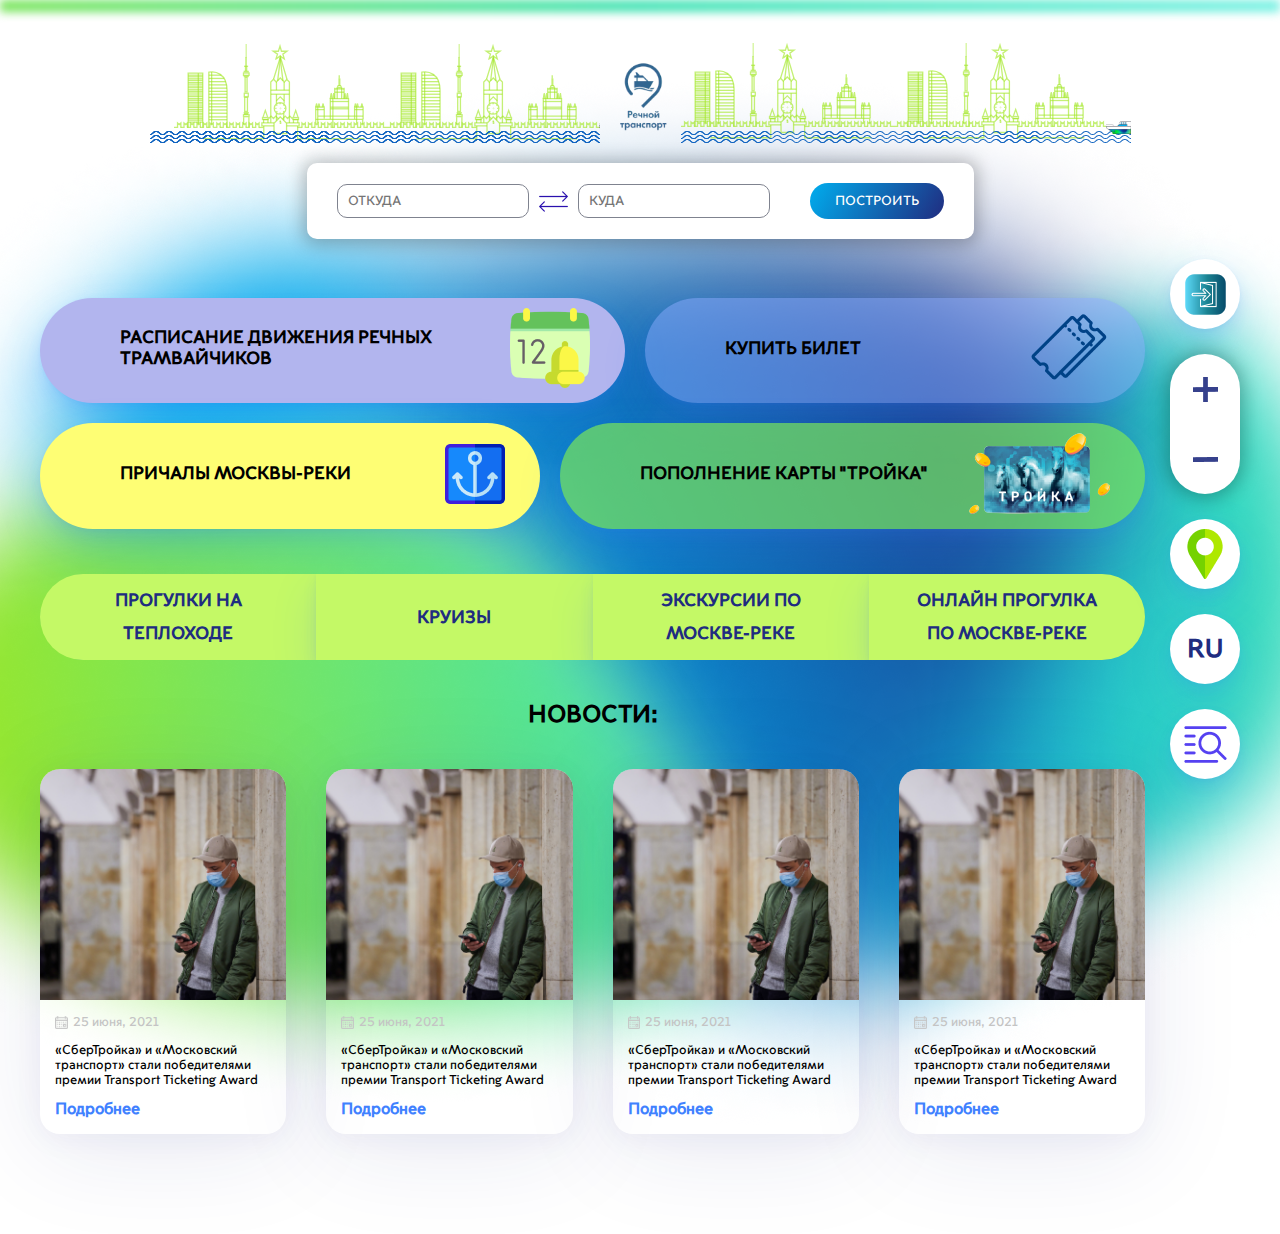
==== commit a79b26a8: "fix" ====
--- a/index.html
+++ b/index.html
@@ -10,1487 +10,1585 @@
 </head>
 
 <body>
-	<div class="wrap_animation">
-		<div class="animation">
-			<svg width="450" height="100" viewBox="0 0 450 100" fill="none" xmlns="http://www.w3.org/2000/svg">
-				<path d="M189.217 35.4202V32.1807" stroke="#A0E720" stroke-opacity="0.62" stroke-width="1.29217" />
-				<path d="M184.762 45.9487H194.076" stroke="#A0E720" stroke-opacity="0.62" stroke-width="1.29217" />
-				<path d="M184.762 49.1885H194.076" stroke="#A0E720" stroke-opacity="0.62" stroke-width="1.29217" />
-				<path d="M184.762 55.6674V44.7339" stroke="#A0E720" stroke-opacity="0.62" stroke-width="1.29217" />
-				<path d="M187.192 55.6674V44.7339" stroke="#A0E720" stroke-opacity="0.62" stroke-width="1.29217" />
-				<path d="M191.646 55.6674V44.7339" stroke="#A0E720" stroke-opacity="0.62" stroke-width="1.29217" />
-				<path d="M187.192 44.7342H191.646L190.533 42.7095H188.12L187.192 44.7342Z" stroke="#A0E720"
-					stroke-opacity="0.62" stroke-width="1.29217" />
-				<path d="M194.076 55.6674V44.7339" stroke="#A0E720" stroke-opacity="0.62" stroke-width="1.29217" />
-				<path d="M182.738 55.667C183.027 55.667 182.858 74.8343 182.738 84.418" stroke="#A0E720" stroke-opacity="0.62"
-					stroke-width="1.29217" />
-				<path d="M180.308 58.502H198.531" stroke="#A0E720" stroke-opacity="0.62" stroke-width="1.29217" />
-				<path d="M180.308 64.1709H198.531" stroke="#A0E720" stroke-opacity="0.62" stroke-width="1.29217" />
-				<path d="M180.308 65.791H198.531" stroke="#A0E720" stroke-opacity="0.62" stroke-width="1.29217" />
-				<path d="M168.16 73.0796H213.108" stroke="#A0E720" stroke-opacity="0.62" stroke-width="1.29217" />
-				<path d="M180.308 76.3191V55.667H198.531V76.3191" stroke="#A0E720" stroke-opacity="0.62"
-					stroke-width="1.29217" />
-				<path d="M165.73 64.1713C165.73 64.0325 166.33 61.6838 166.63 60.5269L167.35 64.1713" stroke="#A0E720"
-					stroke-opacity="0.62" stroke-width="1.29217" />
-				<path d="M180.308 55.6673C180.308 55.4513 180.908 51.7978 181.208 49.998L181.928 55.6673" stroke="#A0E720"
-					stroke-opacity="0.62" stroke-width="1.29217" />
-				<path d="M182.738 55.6673C182.738 55.4513 183.338 51.7978 183.638 49.998L184.358 55.6673" stroke="#A0E720"
-					stroke-opacity="0.62" stroke-width="1.29217" />
-				<path d="M196.506 55.6673C196.506 55.4513 197.106 51.7978 197.406 49.998L198.126 55.6673" stroke="#A0E720"
-					stroke-opacity="0.62" stroke-width="1.29217" />
-				<path d="M194.076 55.6673C194.076 55.4513 194.676 51.7978 194.976 49.998L195.696 55.6673" stroke="#A0E720"
-					stroke-opacity="0.62" stroke-width="1.29217" />
-				<path d="M168.16 64.1713C168.16 64.0325 168.76 61.6838 169.06 60.5269L169.779 64.1713" stroke="#A0E720"
-					stroke-opacity="0.62" stroke-width="1.29217" />
-				<path d="M172.209 64.1713C172.209 64.0325 172.809 61.6838 173.109 60.5269L173.829 64.1713" stroke="#A0E720"
-					stroke-opacity="0.62" stroke-width="1.29217" />
-				<path d="M165.73 66.6006H174.234" stroke="#A0E720" stroke-opacity="0.62" stroke-width="1.29217" />
-				<path d="M167.755 64.1709V80.3686" stroke="#A0E720" stroke-opacity="0.62" stroke-width="1.29217" />
-				<path d="M204.604 64.1713C204.604 64.0325 205.204 61.6838 205.504 60.5269L206.224 64.1713" stroke="#A0E720"
-					stroke-opacity="0.62" stroke-width="1.29217" />
-				<path d="M206.629 64.1713C206.629 64.0325 207.229 61.6838 207.529 60.5269L208.249 64.1713" stroke="#A0E720"
-					stroke-opacity="0.62" stroke-width="1.29217" />
-				<path d="M211.083 64.1713C211.083 64.0325 211.683 61.6838 211.983 60.5269L212.703 64.1713" stroke="#A0E720"
-					stroke-opacity="0.62" stroke-width="1.29217" />
-				<path d="M204.604 66.6006H213.108" stroke="#A0E720" stroke-opacity="0.62" stroke-width="1.29217" />
-				<path d="M206.629 64.1709V80.3686" stroke="#A0E720" stroke-opacity="0.62" stroke-width="1.29217" />
-				<path d="M213.108 76.3192V64.1709H204.604V76.3192" stroke="#A0E720" stroke-opacity="0.62"
-					stroke-width="1.29217" />
-				<path d="M165.73 76.3193H212.703V81.1787" stroke="#A0E720" stroke-opacity="0.62" stroke-width="1.29217" />
-				<path d="M165.73 80.3686V64.1709H174.234V75.8693" stroke="#A0E720" stroke-opacity="0.62"
-					stroke-width="1.29217" />
-				<path d="M38.1729 32.1807H52.7508" stroke="#A0E720" stroke-opacity="0.62" stroke-width="1.29217" />
-				<path d="M38.1729 33.8003H52.7508" stroke="#A0E720" stroke-opacity="0.62" stroke-width="1.29217" />
-				<path d="M38.1729 35.8252H52.7508" stroke="#A0E720" stroke-opacity="0.62" stroke-width="1.29217" />
-				<path d="M38.1729 37.4448H52.7508" stroke="#A0E720" stroke-opacity="0.62" stroke-width="1.29217" />
-				<path d="M38.1729 39.4697H52.7508" stroke="#A0E720" stroke-opacity="0.62" stroke-width="1.29217" />
-				<path d="M38.1729 41.0894H52.7508" stroke="#A0E720" stroke-opacity="0.62" stroke-width="1.29217" />
-				<path d="M38.1729 43.1143H52.7508" stroke="#A0E720" stroke-opacity="0.62" stroke-width="1.29217" />
-				<path d="M38.1729 44.7339H52.7508" stroke="#A0E720" stroke-opacity="0.62" stroke-width="1.29217" />
-				<path d="M38.1729 46.7583H52.7508" stroke="#A0E720" stroke-opacity="0.62" stroke-width="1.29217" />
-				<path d="M38.1729 48.3784H52.7508" stroke="#A0E720" stroke-opacity="0.62" stroke-width="1.29217" />
-				<path d="M38.1729 49.998H52.7508" stroke="#A0E720" stroke-opacity="0.62" stroke-width="1.29217" />
-				<path d="M38.1729 52.0229H52.7508" stroke="#A0E720" stroke-opacity="0.62" stroke-width="1.29217" />
-				<path d="M38.1729 53.6426H52.7508" stroke="#A0E720" stroke-opacity="0.62" stroke-width="1.29217" />
-				<path d="M38.1729 55.667H52.7508" stroke="#A0E720" stroke-opacity="0.62" stroke-width="1.29217" />
-				<path d="M38.1729 57.2871H52.7508" stroke="#A0E720" stroke-opacity="0.62" stroke-width="1.29217" />
-				<path d="M38.1729 59.312H52.7508" stroke="#A0E720" stroke-opacity="0.62" stroke-width="1.29217" />
-				<path d="M38.1729 60.9316H52.7508" stroke="#A0E720" stroke-opacity="0.62" stroke-width="1.29217" />
-				<path d="M38.1729 62.9565H52.7508" stroke="#A0E720" stroke-opacity="0.62" stroke-width="1.29217" />
-				<path d="M38.1729 64.5762H52.7508" stroke="#A0E720" stroke-opacity="0.62" stroke-width="1.29217" />
-				<path d="M38.1729 66.6006H52.7508" stroke="#A0E720" stroke-opacity="0.62" stroke-width="1.29217" />
-				<path d="M38.1729 68.2207H52.7508" stroke="#A0E720" stroke-opacity="0.62" stroke-width="1.29217" />
-				<path d="M38.1729 70.2451H52.7508" stroke="#A0E720" stroke-opacity="0.62" stroke-width="1.29217" />
-				<path d="M38.1729 71.8652H52.7508" stroke="#A0E720" stroke-opacity="0.62" stroke-width="1.29217" />
-				<path d="M38.1729 73.8901H52.7508" stroke="#A0E720" stroke-opacity="0.62" stroke-width="1.29217" />
-				<path d="M38.1729 75.5093H52.7508" stroke="#A0E720" stroke-opacity="0.62" stroke-width="1.29217" />
-				<path d="M38.1729 77.1294H52.7508" stroke="#A0E720" stroke-opacity="0.62" stroke-width="1.29217" />
-				<path d="M38.1729 79.1543H52.7508" stroke="#A0E720" stroke-opacity="0.62" stroke-width="1.29217" />
-				<path d="M48.2964 30.1558V81.1786" stroke="#A0E720" stroke-opacity="0.62" stroke-width="1.29217" />
-				<path d="M58.8247 32.1807H71.3779" stroke="#A0E720" stroke-opacity="0.62" stroke-width="1.29217" />
-				<path d="M58.8247 35.4199H74.2126" stroke="#A0E720" stroke-opacity="0.62" stroke-width="1.29217" />
-				<path d="M58.8247 38.6597H75.8323" stroke="#A0E720" stroke-opacity="0.62" stroke-width="1.29217" />
-				<path d="M58.8247 41.8994H76.6422" stroke="#A0E720" stroke-opacity="0.62" stroke-width="1.29217" />
-				<path d="M58.8247 45.1387H77.0472" stroke="#A0E720" stroke-opacity="0.62" stroke-width="1.29217" />
-				<path d="M58.8247 48.3784H77.0472" stroke="#A0E720" stroke-opacity="0.62" stroke-width="1.29217" />
-				<path d="M58.8247 51.2129H77.0472" stroke="#A0E720" stroke-opacity="0.62" stroke-width="1.29217" />
-				<path d="M58.8247 54.4526H77.0472" stroke="#A0E720" stroke-opacity="0.62" stroke-width="1.29217" />
-				<path d="M58.8247 57.6919H77.0472" stroke="#A0E720" stroke-opacity="0.62" stroke-width="1.29217" />
-				<path d="M58.8247 60.9316H77.0472" stroke="#A0E720" stroke-opacity="0.62" stroke-width="1.29217" />
-				<path d="M58.8247 63.7661H77.0472" stroke="#A0E720" stroke-opacity="0.62" stroke-width="1.29217" />
-				<path d="M58.8247 67.0059H77.0472" stroke="#A0E720" stroke-opacity="0.62" stroke-width="1.29217" />
-				<path d="M58.8247 70.2451H77.0472" stroke="#A0E720" stroke-opacity="0.62" stroke-width="1.29217" />
-				<path d="M58.8247 73.8901H77.0472" stroke="#A0E720" stroke-opacity="0.62" stroke-width="1.29217" />
-				<path d="M58.8247 76.7246H77.0472" stroke="#A0E720" stroke-opacity="0.62" stroke-width="1.29217" />
-				<path d="M61.6597 28.9414V81.584" stroke="#A0E720" stroke-opacity="0.62" stroke-width="1.29217" />
-				<path d="M98.9146 74.2949V84.4185" stroke="#A0E720" stroke-opacity="0.62" stroke-width="1.29217" />
-				<path
-					d="M58.8247 84.4186V29.2275C64.8989 28.0251 77.0472 29.985 77.0472 47.4442C77.0472 64.9033 77.0472 79.3685 77.0472 84.4186"
-					stroke="#A0E720" stroke-opacity="0.62" stroke-width="1.29217" />
-				<path d="M94.0552 23.272H98.1046" stroke="#A0E720" stroke-opacity="0.62" stroke-width="1.29217" />
-				<path d="M130.5 14.3633L127.666 37.85" stroke="#A0E720" stroke-opacity="0.62" stroke-width="1.29217" />
-				<path d="M132.93 37.85L130.095 14.3633" stroke="#A0E720" stroke-opacity="0.62" stroke-width="1.29217" />
-				<path
-					d="M130.006 12.9235C128.694 13.9434 126.036 15.9831 125.893 15.9831L127.502 11.1238L123.211 8.24417H128.396L130.006 3.0249L131.436 8.24417H136.979L132.866 11.1238L134.297 15.9831L130.006 12.9235Z"
-					stroke="#A0E720" stroke-opacity="0.62" stroke-width="1.29217" />
-				<path d="M126.451 39.0645V47.1633" stroke="#A0E720" stroke-opacity="0.62" stroke-width="1.29217" />
-				<path d="M134.145 39.0645V47.1633" stroke="#A0E720" stroke-opacity="0.62" stroke-width="1.29217" />
-				<path d="M123.616 36.0503C123.616 35.9066 128.131 21.2622 130.389 13.958L136.979 36.2299" stroke="#A0E720"
-					stroke-opacity="0.62" stroke-width="1.29217" />
-				<path d="M120.781 51.2129H139.409" stroke="#A0E720" stroke-opacity="0.62" stroke-width="1.29217" />
-				<path d="M120.781 47.1636H139.409" stroke="#A0E720" stroke-opacity="0.62" stroke-width="1.29217" />
-				<path
-					d="M126.26 57.8449L130.278 53.8587L134.295 57.8449M120.781 79.7609V39.0013L123.521 36.2835L126.26 39.0013L130.278 35.0151L134.295 39.0013L136.852 36.4646L139.409 39.0013V79.9638"
-					stroke="#A0E720" stroke-opacity="0.62" stroke-width="1.29217" />
-				<path d="M130.095 69.4355V70.6504" stroke="#A0E720" stroke-opacity="0.62" stroke-width="1.29217" />
-				<path d="M130.095 60.1216V61.3364" stroke="#A0E720" stroke-opacity="0.62" stroke-width="1.29217" />
-				<path d="M134.145 65.3862H135.359" stroke="#A0E720" stroke-opacity="0.62" stroke-width="1.29217" />
-				<path d="M125.236 65.3862H126.451" stroke="#A0E720" stroke-opacity="0.62" stroke-width="1.29217" />
-				<path d="M133.334 62.5513L134.238 61.7391" stroke="#A0E720" stroke-opacity="0.62" stroke-width="1.29217" />
-				<path d="M126.451 69.0303L127.354 68.2181" stroke="#A0E720" stroke-opacity="0.62" stroke-width="1.29217" />
-				<path d="M127.26 62.5513L126.357 61.7391" stroke="#A0E720" stroke-opacity="0.62" stroke-width="1.29217" />
-				<path d="M134.145 69.0303L133.241 68.2181" stroke="#A0E720" stroke-opacity="0.62" stroke-width="1.29217" />
-				<path d="M126.451 70.2451V77.5341" stroke="#A0E720" stroke-opacity="0.62" stroke-width="1.29217" />
-				<path d="M133.739 70.2451V77.1292" stroke="#A0E720" stroke-opacity="0.62" stroke-width="1.29217" />
-				<path
-					d="M129.58 78.2689H131.015M130.118 74.0726L124.021 80.2758V90.4928H136.574V80.2758L130.298 73.8901L130.118 74.0726Z"
-					stroke="#A0E720" stroke-opacity="0.62" stroke-width="1.29217" />
-				<path d="M129.69 79.1543H131.31" stroke="#A0E720" stroke-opacity="0.62" stroke-width="1.29217" />
-				<path d="M129.69 80.3691H131.31" stroke="#A0E720" stroke-opacity="0.62" stroke-width="1.29217" />
-				<path d="M124.021 79.9639H111.873V82.7985H124.021" stroke="#A0E720" stroke-opacity="0.62"
-					stroke-width="1.29217" />
-				<path d="M136.574 79.9639H149.127V82.7985H136.574" stroke="#A0E720" stroke-opacity="0.62"
-					stroke-width="1.29217" />
-				<path d="M113.087 73.8902L115.315 67.4111L117.542 73.8902" stroke="#A0E720" stroke-opacity="0.62"
-					stroke-width="1.29217" />
-				<path d="M118.757 75.5372L121.097 73.0806L123.436 75.5372L125.776 73.0806L128.475 75.9152" stroke="#A0E720"
-					stroke-opacity="0.62" stroke-width="1.29217" />
-				<path d="M24 84.4187H27.535V79.9644L29.2095 81.5679L30.884 79.9644V84.4187" stroke="#A0E720"
-					stroke-opacity="0.62" stroke-width="1.29217" />
-				<path d="M30.479 84.4187H34.014V79.9644L35.6885 81.5679L37.363 79.9644V84.4187" stroke="#A0E720"
-					stroke-opacity="0.62" stroke-width="1.29217" />
-				<path d="M36.958 84.4187H40.4931V79.9644L42.1675 81.5679L43.842 79.9644V84.4187" stroke="#A0E720"
-					stroke-opacity="0.62" stroke-width="1.29217" />
-				<path d="M43.437 84.4187H46.9721V79.9644L48.6466 81.5679L50.321 79.9644V84.4187" stroke="#A0E720"
-					stroke-opacity="0.62" stroke-width="1.29217" />
-				<path d="M49.9165 84.4187H53.4515V79.9644L55.126 81.5679L56.8005 79.9644V84.4187" stroke="#A0E720"
-					stroke-opacity="0.62" stroke-width="1.29217" />
-				<path d="M56.3955 84.4187H59.9306V79.9644L61.605 81.5679L63.2795 79.9644V84.4187" stroke="#A0E720"
-					stroke-opacity="0.62" stroke-width="1.29217" />
-				<path d="M63.2793 84.4187H66.8143V79.9644L68.4888 81.5679L70.1633 79.9644V84.4187" stroke="#A0E720"
-					stroke-opacity="0.62" stroke-width="1.29217" />
-				<path d="M69.7588 84.4187H73.2938V79.9644L74.9683 81.5679L76.6428 79.9644V84.4187" stroke="#A0E720"
-					stroke-opacity="0.62" stroke-width="1.29217" />
-				<path d="M76.2378 84.4187H79.7728V79.9644L81.4473 81.5679L83.1218 79.9644V84.4187" stroke="#A0E720"
-					stroke-opacity="0.62" stroke-width="1.29217" />
-				<path d="M82.7168 84.4187H86.2518V79.9644L87.9263 81.5679L89.6008 79.9644V84.4187" stroke="#A0E720"
-					stroke-opacity="0.62" stroke-width="1.29217" />
-				<path d="M89.1958 84.4187H92.7308V79.9644L94.4053 81.5679L96.0798 79.9644V84.4187" stroke="#A0E720"
-					stroke-opacity="0.62" stroke-width="1.29217" />
-				<path d="M95.6748 84.4187H99.2098V79.9644L100.884 81.5679L102.559 79.9644V84.4187" stroke="#A0E720"
-					stroke-opacity="0.62" stroke-width="1.29217" />
-				<path d="M102.154 84.4187H105.689V79.9644L107.364 81.5679L109.038 79.9644V84.4187" stroke="#A0E720"
-					stroke-opacity="0.62" stroke-width="1.29217" />
-				<path d="M108.633 84.4189H113.493" stroke="#A0E720" stroke-opacity="0.62" stroke-width="1.29217" />
-				<path d="M113.771 83.0687V95.7569H53.5605M113.589 79.9873V76.7246H117.947V79.9873" stroke="#A0E720"
-					stroke-opacity="0.62" stroke-width="1.29217" />
-				<rect x="112.519" y="74.5362" width="5.59187" height="1.94738" stroke="#A0E720" stroke-opacity="0.62"
-					stroke-width="1.29217" />
-				<path d="M147.913 73.8902L145.685 67.4111L143.458 73.8902" stroke="#A0E720" stroke-opacity="0.62"
-					stroke-width="1.29217" />
-				<path d="M142.243 75.5372L139.903 73.0806L137.564 75.5372L135.224 73.0806L132.525 75.9152" stroke="#A0E720"
-					stroke-opacity="0.62" stroke-width="1.29217" />
-				<path d="M237 84.4187H233.465V79.9644L231.79 81.5679L230.116 79.9644V84.4187" stroke="#A0E720"
-					stroke-opacity="0.62" stroke-width="1.29217" />
-				<path d="M230.521 84.4187H226.986V79.9644L225.311 81.5679L223.637 79.9644V84.4187" stroke="#A0E720"
-					stroke-opacity="0.62" stroke-width="1.29217" />
-				<path d="M224.042 84.4187H220.507V79.9644L218.832 81.5679L217.158 79.9644V84.4187" stroke="#A0E720"
-					stroke-opacity="0.62" stroke-width="1.29217" />
-				<path d="M217.562 84.4187H214.027V79.9644L212.353 81.5679L210.678 79.9644V84.4187" stroke="#A0E720"
-					stroke-opacity="0.62" stroke-width="1.29217" />
-				<path d="M211.083 84.4187H207.548V79.9644L205.874 81.5679L204.199 79.9644V84.4187" stroke="#A0E720"
-					stroke-opacity="0.62" stroke-width="1.29217" />
-				<path d="M204.604 84.4187H201.069V79.9644L199.395 81.5679L197.72 79.9644V84.4187" stroke="#A0E720"
-					stroke-opacity="0.62" stroke-width="1.29217" />
-				<path d="M197.72 84.4187H194.185V79.9644L192.511 81.5679L190.836 79.9644V84.4187" stroke="#A0E720"
-					stroke-opacity="0.62" stroke-width="1.29217" />
-				<path d="M191.241 84.4187H187.706V79.9644L186.032 81.5679L184.357 79.9644V84.4187" stroke="#A0E720"
-					stroke-opacity="0.62" stroke-width="1.29217" />
-				<path d="M184.762 84.4187H181.227V79.9644L179.553 81.5679L177.878 79.9644V84.4187" stroke="#A0E720"
-					stroke-opacity="0.62" stroke-width="1.29217" />
-				<path d="M178.283 84.4187H174.748V79.9644L173.074 81.5679L171.399 79.9644V84.4187" stroke="#A0E720"
-					stroke-opacity="0.62" stroke-width="1.29217" />
-				<path d="M171.804 84.4187H168.269V79.9644L166.595 81.5679L164.92 79.9644V84.4187" stroke="#A0E720"
-					stroke-opacity="0.62" stroke-width="1.29217" />
-				<path d="M165.325 84.4187H161.79V79.9644L160.115 81.5679L158.441 79.9644V84.4187" stroke="#A0E720"
-					stroke-opacity="0.62" stroke-width="1.29217" />
-				<path d="M158.846 84.4187H155.311V79.9644L153.636 81.5679L151.962 79.9644V84.4187" stroke="#A0E720"
-					stroke-opacity="0.62" stroke-width="1.29217" />
-				<path d="M152.367 84.4189H147.507" stroke="#A0E720" stroke-opacity="0.62" stroke-width="1.29217" />
-				<path d="M147.621 83.0687V95.7569H214.323M147.802 79.9873V76.7246H143.458V79.9873" stroke="#A0E720"
-					stroke-opacity="0.62" stroke-width="1.29217" />
-				<rect x="-0.646085" y="0.646085" width="5.59187" height="1.94738" transform="matrix(-1 0 0 1 147.835 73.8901)"
-					stroke="#A0E720" stroke-opacity="0.62" stroke-width="1.29217" />
-				<circle cx="130.5" cy="65.3861" r="0.646085" stroke="#A0E720" stroke-opacity="0.62" stroke-width="0.327604" />
-				<circle cx="130.095" cy="65.3858" r="5.83301" stroke="#A0E720" stroke-opacity="0.62" stroke-width="1.29217" />
-				<path d="M134.145 60.5266V51.2129" stroke="#A0E720" stroke-opacity="0.62" stroke-width="1.29217" />
-				<path d="M126.451 60.5266V51.2129" stroke="#A0E720" stroke-opacity="0.62" stroke-width="1.29217" />
-				<rect x="0.646085" y="-0.646085" width="5.59187" height="1.94738" transform="matrix(1 0 0 -1 92.8403 73.0028)"
-					stroke="#A0E720" stroke-opacity="0.62" stroke-width="1.29217" />
-				<rect x="94.0548" y="69.4352" width="4.45438" height="0.809886" stroke="#A0E720" stroke-opacity="0.62"
-					stroke-width="0.809886" />
-				<rect x="94.4601" y="70.6501" width="3.23955" height="0.809886" stroke="#A0E720" stroke-opacity="0.62"
-					stroke-width="0.809886" />
-				<rect x="94.296" y="50.2393" width="3.97209" height="3.56715" stroke="#A0E720" stroke-opacity="0.62"
-					stroke-width="1.29217" />
-				<rect x="94.7013" y="54.2887" width="2.75726" height="14.0957" stroke="#A0E720" stroke-opacity="0.62"
-					stroke-width="1.29217" />
-				<rect x="93.4864" y="29.9923" width="5.59187" height="2.35232" stroke="#A0E720" stroke-opacity="0.62"
-					stroke-width="1.29217" />
-				<rect x="94.0548" y="28.131" width="4.45438" height="0.809886" stroke="#A0E720" stroke-opacity="0.62"
-					stroke-width="0.809886" />
-				<rect x="94.0548" y="32.9904" width="4.45438" height="0.809886" stroke="#A0E720" stroke-opacity="0.62"
-					stroke-width="0.809886" />
-				<path d="M95.106 34.4464H97.0534V48.947H95.106V34.4464Z" stroke="#A0E720" stroke-opacity="0.62"
-					stroke-width="1.29217" />
-				<rect x="95.4726" y="23.8794" width="1.21483" height="3.64449" stroke="#A0E720" stroke-opacity="0.62"
-					stroke-width="1.21483" />
-				<rect x="95.675" y="14.363" width="0.809886" height="8.50381" stroke="#A0E720" stroke-opacity="0.62"
-					stroke-width="0.809886" />
-				<rect x="95.9785" y="1.30371" width="0.607415" height="12.7557" stroke="#A0E720" stroke-opacity="0.62"
-					stroke-width="0.607415" />
-				<path d="M93.6499 74.2949V81.179" stroke="#A0E720" stroke-opacity="0.62" stroke-width="1.29217" />
-				<path d="M52.7508 84.4182V30.1558H38.1729V84.4182" stroke="#A0E720" stroke-opacity="0.62"
-					stroke-width="1.29217" />
-				<rect x="188.913" y="35.9261" width="1.01236" height="6.27662" stroke="#A0E720" stroke-opacity="0.62"
-					stroke-width="1.01236" />
-				<path d="M402.217 35.4202V32.1807" stroke="#A0E720" stroke-opacity="0.62" stroke-width="1.29217" />
-				<path d="M397.762 45.9487H407.076" stroke="#A0E720" stroke-opacity="0.62" stroke-width="1.29217" />
-				<path d="M397.762 49.1885H407.076" stroke="#A0E720" stroke-opacity="0.62" stroke-width="1.29217" />
-				<path d="M397.762 55.6674V44.7339" stroke="#A0E720" stroke-opacity="0.62" stroke-width="1.29217" />
-				<path d="M400.192 55.6674V44.7339" stroke="#A0E720" stroke-opacity="0.62" stroke-width="1.29217" />
-				<path d="M404.646 55.6674V44.7339" stroke="#A0E720" stroke-opacity="0.62" stroke-width="1.29217" />
-				<path d="M400.192 44.7342H404.646L403.533 42.7095H401.12L400.192 44.7342Z" stroke="#A0E720"
-					stroke-opacity="0.62" stroke-width="1.29217" />
-				<path d="M407.076 55.6674V44.7339" stroke="#A0E720" stroke-opacity="0.62" stroke-width="1.29217" />
-				<path d="M395.738 55.667C396.027 55.667 395.858 74.8343 395.738 84.418" stroke="#A0E720" stroke-opacity="0.62"
-					stroke-width="1.29217" />
-				<path d="M393.308 58.502H411.531" stroke="#A0E720" stroke-opacity="0.62" stroke-width="1.29217" />
-				<path d="M393.308 64.1709H411.531" stroke="#A0E720" stroke-opacity="0.62" stroke-width="1.29217" />
-				<path d="M393.308 65.791H411.531" stroke="#A0E720" stroke-opacity="0.62" stroke-width="1.29217" />
-				<path d="M381.16 73.0796H426.108" stroke="#A0E720" stroke-opacity="0.62" stroke-width="1.29217" />
-				<path d="M393.308 76.3191V55.667H411.531V76.3191" stroke="#A0E720" stroke-opacity="0.62"
-					stroke-width="1.29217" />
-				<path d="M378.73 64.1713C378.73 64.0325 379.33 61.6838 379.63 60.5269L380.35 64.1713" stroke="#A0E720"
-					stroke-opacity="0.62" stroke-width="1.29217" />
-				<path d="M393.308 55.6673C393.308 55.4513 393.908 51.7978 394.208 49.998L394.928 55.6673" stroke="#A0E720"
-					stroke-opacity="0.62" stroke-width="1.29217" />
-				<path d="M395.738 55.6673C395.738 55.4513 396.338 51.7978 396.638 49.998L397.358 55.6673" stroke="#A0E720"
-					stroke-opacity="0.62" stroke-width="1.29217" />
-				<path d="M409.506 55.6673C409.506 55.4513 410.106 51.7978 410.406 49.998L411.126 55.6673" stroke="#A0E720"
-					stroke-opacity="0.62" stroke-width="1.29217" />
-				<path d="M407.076 55.6673C407.076 55.4513 407.676 51.7978 407.976 49.998L408.696 55.6673" stroke="#A0E720"
-					stroke-opacity="0.62" stroke-width="1.29217" />
-				<path d="M381.16 64.1713C381.16 64.0325 381.76 61.6838 382.06 60.5269L382.779 64.1713" stroke="#A0E720"
-					stroke-opacity="0.62" stroke-width="1.29217" />
-				<path d="M385.209 64.1713C385.209 64.0325 385.809 61.6838 386.109 60.5269L386.829 64.1713" stroke="#A0E720"
-					stroke-opacity="0.62" stroke-width="1.29217" />
-				<path d="M378.73 66.6006H387.234" stroke="#A0E720" stroke-opacity="0.62" stroke-width="1.29217" />
-				<path d="M380.755 64.1709V80.3686" stroke="#A0E720" stroke-opacity="0.62" stroke-width="1.29217" />
-				<path d="M417.604 64.1713C417.604 64.0325 418.204 61.6838 418.504 60.5269L419.224 64.1713" stroke="#A0E720"
-					stroke-opacity="0.62" stroke-width="1.29217" />
-				<path d="M419.629 64.1713C419.629 64.0325 420.229 61.6838 420.529 60.5269L421.249 64.1713" stroke="#A0E720"
-					stroke-opacity="0.62" stroke-width="1.29217" />
-				<path d="M424.083 64.1713C424.083 64.0325 424.683 61.6838 424.983 60.5269L425.703 64.1713" stroke="#A0E720"
-					stroke-opacity="0.62" stroke-width="1.29217" />
-				<path d="M417.604 66.6006H426.108" stroke="#A0E720" stroke-opacity="0.62" stroke-width="1.29217" />
-				<path d="M419.629 64.1709V80.3686" stroke="#A0E720" stroke-opacity="0.62" stroke-width="1.29217" />
-				<path d="M426.108 76.3192V64.1709H417.604V76.3192" stroke="#A0E720" stroke-opacity="0.62"
-					stroke-width="1.29217" />
-				<path d="M378.73 76.3193H425.703V81.1787" stroke="#A0E720" stroke-opacity="0.62" stroke-width="1.29217" />
-				<path d="M378.73 80.3686V64.1709H387.234V75.8693" stroke="#A0E720" stroke-opacity="0.62"
-					stroke-width="1.29217" />
-				<path d="M251.173 32.1807H265.751" stroke="#A0E720" stroke-opacity="0.62" stroke-width="1.29217" />
-				<path d="M251.173 33.8003H265.751" stroke="#A0E720" stroke-opacity="0.62" stroke-width="1.29217" />
-				<path d="M251.173 35.8252H265.751" stroke="#A0E720" stroke-opacity="0.62" stroke-width="1.29217" />
-				<path d="M251.173 37.4448H265.751" stroke="#A0E720" stroke-opacity="0.62" stroke-width="1.29217" />
-				<path d="M251.173 39.4697H265.751" stroke="#A0E720" stroke-opacity="0.62" stroke-width="1.29217" />
-				<path d="M251.173 41.0894H265.751" stroke="#A0E720" stroke-opacity="0.62" stroke-width="1.29217" />
-				<path d="M251.173 43.1143H265.751" stroke="#A0E720" stroke-opacity="0.62" stroke-width="1.29217" />
-				<path d="M251.173 44.7339H265.751" stroke="#A0E720" stroke-opacity="0.62" stroke-width="1.29217" />
-				<path d="M251.173 46.7583H265.751" stroke="#A0E720" stroke-opacity="0.62" stroke-width="1.29217" />
-				<path d="M251.173 48.3784H265.751" stroke="#A0E720" stroke-opacity="0.62" stroke-width="1.29217" />
-				<path d="M251.173 49.998H265.751" stroke="#A0E720" stroke-opacity="0.62" stroke-width="1.29217" />
-				<path d="M251.173 52.0229H265.751" stroke="#A0E720" stroke-opacity="0.62" stroke-width="1.29217" />
-				<path d="M251.173 53.6426H265.751" stroke="#A0E720" stroke-opacity="0.62" stroke-width="1.29217" />
-				<path d="M251.173 55.667H265.751" stroke="#A0E720" stroke-opacity="0.62" stroke-width="1.29217" />
-				<path d="M251.173 57.2871H265.751" stroke="#A0E720" stroke-opacity="0.62" stroke-width="1.29217" />
-				<path d="M251.173 59.312H265.751" stroke="#A0E720" stroke-opacity="0.62" stroke-width="1.29217" />
-				<path d="M251.173 60.9316H265.751" stroke="#A0E720" stroke-opacity="0.62" stroke-width="1.29217" />
-				<path d="M251.173 62.9565H265.751" stroke="#A0E720" stroke-opacity="0.62" stroke-width="1.29217" />
-				<path d="M251.173 64.5762H265.751" stroke="#A0E720" stroke-opacity="0.62" stroke-width="1.29217" />
-				<path d="M251.173 66.6006H265.751" stroke="#A0E720" stroke-opacity="0.62" stroke-width="1.29217" />
-				<path d="M251.173 68.2207H265.751" stroke="#A0E720" stroke-opacity="0.62" stroke-width="1.29217" />
-				<path d="M251.173 70.2451H265.751" stroke="#A0E720" stroke-opacity="0.62" stroke-width="1.29217" />
-				<path d="M251.173 71.8652H265.751" stroke="#A0E720" stroke-opacity="0.62" stroke-width="1.29217" />
-				<path d="M251.173 73.8901H265.751" stroke="#A0E720" stroke-opacity="0.62" stroke-width="1.29217" />
-				<path d="M251.173 75.5093H265.751" stroke="#A0E720" stroke-opacity="0.62" stroke-width="1.29217" />
-				<path d="M251.173 77.1294H265.751" stroke="#A0E720" stroke-opacity="0.62" stroke-width="1.29217" />
-				<path d="M251.173 79.1543H265.751" stroke="#A0E720" stroke-opacity="0.62" stroke-width="1.29217" />
-				<path d="M261.296 30.1558V81.1786" stroke="#A0E720" stroke-opacity="0.62" stroke-width="1.29217" />
-				<path d="M271.825 32.1807H284.378" stroke="#A0E720" stroke-opacity="0.62" stroke-width="1.29217" />
-				<path d="M271.825 35.4199H287.213" stroke="#A0E720" stroke-opacity="0.62" stroke-width="1.29217" />
-				<path d="M271.825 38.6597H288.832" stroke="#A0E720" stroke-opacity="0.62" stroke-width="1.29217" />
-				<path d="M271.825 41.8994H289.642" stroke="#A0E720" stroke-opacity="0.62" stroke-width="1.29217" />
-				<path d="M271.825 45.1387H290.047" stroke="#A0E720" stroke-opacity="0.62" stroke-width="1.29217" />
-				<path d="M271.825 48.3784H290.047" stroke="#A0E720" stroke-opacity="0.62" stroke-width="1.29217" />
-				<path d="M271.825 51.2129H290.047" stroke="#A0E720" stroke-opacity="0.62" stroke-width="1.29217" />
-				<path d="M271.825 54.4526H290.047" stroke="#A0E720" stroke-opacity="0.62" stroke-width="1.29217" />
-				<path d="M271.825 57.6919H290.047" stroke="#A0E720" stroke-opacity="0.62" stroke-width="1.29217" />
-				<path d="M271.825 60.9316H290.047" stroke="#A0E720" stroke-opacity="0.62" stroke-width="1.29217" />
-				<path d="M271.825 63.7661H290.047" stroke="#A0E720" stroke-opacity="0.62" stroke-width="1.29217" />
-				<path d="M271.825 67.0059H290.047" stroke="#A0E720" stroke-opacity="0.62" stroke-width="1.29217" />
-				<path d="M271.825 70.2451H290.047" stroke="#A0E720" stroke-opacity="0.62" stroke-width="1.29217" />
-				<path d="M271.825 73.8901H290.047" stroke="#A0E720" stroke-opacity="0.62" stroke-width="1.29217" />
-				<path d="M271.825 76.7246H290.047" stroke="#A0E720" stroke-opacity="0.62" stroke-width="1.29217" />
-				<path d="M274.66 28.9414V81.584" stroke="#A0E720" stroke-opacity="0.62" stroke-width="1.29217" />
-				<path d="M311.915 74.2949V84.4185" stroke="#A0E720" stroke-opacity="0.62" stroke-width="1.29217" />
-				<path
-					d="M271.825 84.4186V29.2275C277.899 28.0251 290.047 29.985 290.047 47.4442C290.047 64.9033 290.047 79.3685 290.047 84.4186"
-					stroke="#A0E720" stroke-opacity="0.62" stroke-width="1.29217" />
-				<path d="M307.055 23.272H311.105" stroke="#A0E720" stroke-opacity="0.62" stroke-width="1.29217" />
-				<path d="M343.5 14.3633L340.666 37.85" stroke="#A0E720" stroke-opacity="0.62" stroke-width="1.29217" />
-				<path d="M345.93 37.85L343.095 14.3633" stroke="#A0E720" stroke-opacity="0.62" stroke-width="1.29217" />
-				<path
-					d="M343.006 12.9235C341.694 13.9434 339.036 15.9831 338.893 15.9831L340.502 11.1238L336.211 8.24417H341.396L343.006 3.0249L344.436 8.24417H349.979L345.866 11.1238L347.297 15.9831L343.006 12.9235Z"
-					stroke="#A0E720" stroke-opacity="0.62" stroke-width="1.29217" />
-				<path d="M339.451 39.0645V47.1633" stroke="#A0E720" stroke-opacity="0.62" stroke-width="1.29217" />
-				<path d="M347.145 39.0645V47.1633" stroke="#A0E720" stroke-opacity="0.62" stroke-width="1.29217" />
-				<path d="M336.616 36.0503C336.616 35.9066 341.131 21.2622 343.389 13.958L349.979 36.2299" stroke="#A0E720"
-					stroke-opacity="0.62" stroke-width="1.29217" />
-				<path d="M333.781 51.2129H352.409" stroke="#A0E720" stroke-opacity="0.62" stroke-width="1.29217" />
-				<path d="M333.781 47.1636H352.409" stroke="#A0E720" stroke-opacity="0.62" stroke-width="1.29217" />
-				<path
-					d="M339.26 57.8449L343.278 53.8587L347.295 57.8449M333.781 79.7609V39.0013L336.521 36.2835L339.26 39.0013L343.278 35.0151L347.295 39.0013L349.852 36.4646L352.409 39.0013V79.9638"
-					stroke="#A0E720" stroke-opacity="0.62" stroke-width="1.29217" />
-				<path d="M343.095 69.4355V70.6504" stroke="#A0E720" stroke-opacity="0.62" stroke-width="1.29217" />
-				<path d="M343.095 60.1216V61.3364" stroke="#A0E720" stroke-opacity="0.62" stroke-width="1.29217" />
-				<path d="M347.145 65.3862H348.359" stroke="#A0E720" stroke-opacity="0.62" stroke-width="1.29217" />
-				<path d="M338.236 65.3862H339.451" stroke="#A0E720" stroke-opacity="0.62" stroke-width="1.29217" />
-				<path d="M346.334 62.5513L347.238 61.7391" stroke="#A0E720" stroke-opacity="0.62" stroke-width="1.29217" />
-				<path d="M339.451 69.0303L340.354 68.2181" stroke="#A0E720" stroke-opacity="0.62" stroke-width="1.29217" />
-				<path d="M340.26 62.5513L339.357 61.7391" stroke="#A0E720" stroke-opacity="0.62" stroke-width="1.29217" />
-				<path d="M347.145 69.0303L346.241 68.2181" stroke="#A0E720" stroke-opacity="0.62" stroke-width="1.29217" />
-				<path d="M339.451 70.2451V77.5341" stroke="#A0E720" stroke-opacity="0.62" stroke-width="1.29217" />
-				<path d="M346.739 70.2451V77.1292" stroke="#A0E720" stroke-opacity="0.62" stroke-width="1.29217" />
-				<path
-					d="M342.58 78.2689H344.015M343.118 74.0726L337.021 80.2758V90.4928H349.574V80.2758L343.298 73.8901L343.118 74.0726Z"
-					stroke="#A0E720" stroke-opacity="0.62" stroke-width="1.29217" />
-				<path d="M342.69 79.1543H344.31" stroke="#A0E720" stroke-opacity="0.62" stroke-width="1.29217" />
-				<path d="M342.69 80.3691H344.31" stroke="#A0E720" stroke-opacity="0.62" stroke-width="1.29217" />
-				<path d="M337.021 79.9639H324.873V82.7985H337.021" stroke="#A0E720" stroke-opacity="0.62"
-					stroke-width="1.29217" />
-				<path d="M349.574 79.9639H362.127V82.7985H349.574" stroke="#A0E720" stroke-opacity="0.62"
-					stroke-width="1.29217" />
-				<path d="M326.087 73.8902L328.315 67.4111L330.542 73.8902" stroke="#A0E720" stroke-opacity="0.62"
-					stroke-width="1.29217" />
-				<path d="M331.757 75.5372L334.097 73.0806L336.436 75.5372L338.776 73.0806L341.475 75.9152" stroke="#A0E720"
-					stroke-opacity="0.62" stroke-width="1.29217" />
-				<path d="M237 84.4187H240.535V79.9644L242.21 81.5679L243.884 79.9644V84.4187" stroke="#A0E720"
-					stroke-opacity="0.62" stroke-width="1.29217" />
-				<path d="M243.479 84.4187H247.014V79.9644L248.689 81.5679L250.363 79.9644V84.4187" stroke="#A0E720"
-					stroke-opacity="0.62" stroke-width="1.29217" />
-				<path d="M249.958 84.4187H253.493V79.9644L255.168 81.5679L256.842 79.9644V84.4187" stroke="#A0E720"
-					stroke-opacity="0.62" stroke-width="1.29217" />
-				<path d="M256.437 84.4187H259.972V79.9644L261.647 81.5679L263.321 79.9644V84.4187" stroke="#A0E720"
-					stroke-opacity="0.62" stroke-width="1.29217" />
-				<path d="M262.917 84.4187H266.452V79.9644L268.126 81.5679L269.801 79.9644V84.4187" stroke="#A0E720"
-					stroke-opacity="0.62" stroke-width="1.29217" />
-				<path d="M269.396 84.4187H272.931V79.9644L274.605 81.5679L276.28 79.9644V84.4187" stroke="#A0E720"
-					stroke-opacity="0.62" stroke-width="1.29217" />
-				<path d="M276.279 84.4187H279.814V79.9644L281.489 81.5679L283.163 79.9644V84.4187" stroke="#A0E720"
-					stroke-opacity="0.62" stroke-width="1.29217" />
-				<path d="M282.759 84.4187H286.294V79.9644L287.968 81.5679L289.643 79.9644V84.4187" stroke="#A0E720"
-					stroke-opacity="0.62" stroke-width="1.29217" />
-				<path d="M289.238 84.4187H292.773V79.9644L294.447 81.5679L296.122 79.9644V84.4187" stroke="#A0E720"
-					stroke-opacity="0.62" stroke-width="1.29217" />
-				<path d="M295.717 84.4187H299.252V79.9644L300.926 81.5679L302.601 79.9644V84.4187" stroke="#A0E720"
-					stroke-opacity="0.62" stroke-width="1.29217" />
-				<path d="M302.196 84.4187H305.731V79.9644L307.405 81.5679L309.08 79.9644V84.4187" stroke="#A0E720"
-					stroke-opacity="0.62" stroke-width="1.29217" />
-				<path d="M308.675 84.4187H312.21V79.9644L313.884 81.5679L315.559 79.9644V84.4187" stroke="#A0E720"
-					stroke-opacity="0.62" stroke-width="1.29217" />
-				<path d="M315.154 84.4187H318.689V79.9644L320.364 81.5679L322.038 79.9644V84.4187" stroke="#A0E720"
-					stroke-opacity="0.62" stroke-width="1.29217" />
-				<path d="M321.633 84.4189H326.493" stroke="#A0E720" stroke-opacity="0.62" stroke-width="1.29217" />
-				<path d="M326.771 83.0687V95.7569H266.561M326.589 79.9873V76.7246H330.947V79.9873" stroke="#A0E720"
-					stroke-opacity="0.62" stroke-width="1.29217" />
-				<rect x="325.519" y="74.5362" width="5.59187" height="1.94738" stroke="#A0E720" stroke-opacity="0.62"
-					stroke-width="1.29217" />
-				<path d="M360.913 73.8902L358.685 67.4111L356.458 73.8902" stroke="#A0E720" stroke-opacity="0.62"
-					stroke-width="1.29217" />
-				<path d="M355.243 75.5372L352.903 73.0806L350.564 75.5372L348.224 73.0806L345.525 75.9152" stroke="#A0E720"
-					stroke-opacity="0.62" stroke-width="1.29217" />
-				<path d="M450 84.4187H446.465V79.9644L444.79 81.5679L443.116 79.9644V84.4187" stroke="#A0E720"
-					stroke-opacity="0.62" stroke-width="1.29217" />
-				<path d="M443.521 84.4187H439.986V79.9644L438.311 81.5679L436.637 79.9644V84.4187" stroke="#A0E720"
-					stroke-opacity="0.62" stroke-width="1.29217" />
-				<path d="M437.042 84.4187H433.507V79.9644L431.832 81.5679L430.158 79.9644V84.4187" stroke="#A0E720"
-					stroke-opacity="0.62" stroke-width="1.29217" />
-				<path d="M430.562 84.4187H427.027V79.9644L425.353 81.5679L423.678 79.9644V84.4187" stroke="#A0E720"
-					stroke-opacity="0.62" stroke-width="1.29217" />
-				<path d="M424.083 84.4187H420.548V79.9644L418.874 81.5679L417.199 79.9644V84.4187" stroke="#A0E720"
-					stroke-opacity="0.62" stroke-width="1.29217" />
-				<path d="M417.604 84.4187H414.069V79.9644L412.395 81.5679L410.72 79.9644V84.4187" stroke="#A0E720"
-					stroke-opacity="0.62" stroke-width="1.29217" />
-				<path d="M410.72 84.4187H407.185V79.9644L405.511 81.5679L403.836 79.9644V84.4187" stroke="#A0E720"
-					stroke-opacity="0.62" stroke-width="1.29217" />
-				<path d="M404.241 84.4187H400.706V79.9644L399.032 81.5679L397.357 79.9644V84.4187" stroke="#A0E720"
-					stroke-opacity="0.62" stroke-width="1.29217" />
-				<path d="M397.762 84.4187H394.227V79.9644L392.553 81.5679L390.878 79.9644V84.4187" stroke="#A0E720"
-					stroke-opacity="0.62" stroke-width="1.29217" />
-				<path d="M391.283 84.4187H387.748V79.9644L386.074 81.5679L384.399 79.9644V84.4187" stroke="#A0E720"
-					stroke-opacity="0.62" stroke-width="1.29217" />
-				<path d="M384.804 84.4187H381.269V79.9644L379.595 81.5679L377.92 79.9644V84.4187" stroke="#A0E720"
-					stroke-opacity="0.62" stroke-width="1.29217" />
-				<path d="M378.325 84.4187H374.79V79.9644L373.115 81.5679L371.441 79.9644V84.4187" stroke="#A0E720"
-					stroke-opacity="0.62" stroke-width="1.29217" />
-				<path d="M371.846 84.4187H368.311V79.9644L366.636 81.5679L364.962 79.9644V84.4187" stroke="#A0E720"
-					stroke-opacity="0.62" stroke-width="1.29217" />
-				<path d="M365.367 84.4189H360.507" stroke="#A0E720" stroke-opacity="0.62" stroke-width="1.29217" />
-				<path d="M360.621 83.0687V95.7569H427.323M360.802 79.9873V76.7246H356.458V79.9873" stroke="#A0E720"
-					stroke-opacity="0.62" stroke-width="1.29217" />
-				<rect x="-0.646085" y="0.646085" width="5.59187" height="1.94738" transform="matrix(-1 0 0 1 360.835 73.8901)"
-					stroke="#A0E720" stroke-opacity="0.62" stroke-width="1.29217" />
-				<circle cx="343.5" cy="65.3861" r="0.646085" stroke="#A0E720" stroke-opacity="0.62" stroke-width="0.327604" />
-				<circle cx="343.095" cy="65.3858" r="5.83301" stroke="#A0E720" stroke-opacity="0.62" stroke-width="1.29217" />
-				<path d="M347.145 60.5266V51.2129" stroke="#A0E720" stroke-opacity="0.62" stroke-width="1.29217" />
-				<path d="M339.451 60.5266V51.2129" stroke="#A0E720" stroke-opacity="0.62" stroke-width="1.29217" />
-				<rect x="0.646085" y="-0.646085" width="5.59187" height="1.94738" transform="matrix(1 0 0 -1 305.84 73.0028)"
-					stroke="#A0E720" stroke-opacity="0.62" stroke-width="1.29217" />
-				<rect x="307.055" y="69.4352" width="4.45438" height="0.809886" stroke="#A0E720" stroke-opacity="0.62"
-					stroke-width="0.809886" />
-				<rect x="307.46" y="70.6501" width="3.23955" height="0.809886" stroke="#A0E720" stroke-opacity="0.62"
-					stroke-width="0.809886" />
-				<rect x="307.296" y="50.2393" width="3.97209" height="3.56715" stroke="#A0E720" stroke-opacity="0.62"
-					stroke-width="1.29217" />
-				<rect x="307.701" y="54.2887" width="2.75726" height="14.0957" stroke="#A0E720" stroke-opacity="0.62"
-					stroke-width="1.29217" />
-				<rect x="306.486" y="29.9923" width="5.59187" height="2.35232" stroke="#A0E720" stroke-opacity="0.62"
-					stroke-width="1.29217" />
-				<rect x="307.055" y="28.131" width="4.45438" height="0.809886" stroke="#A0E720" stroke-opacity="0.62"
-					stroke-width="0.809886" />
-				<rect x="307.055" y="32.9904" width="4.45438" height="0.809886" stroke="#A0E720" stroke-opacity="0.62"
-					stroke-width="0.809886" />
-				<path d="M308.106 34.4464H310.053V48.947H308.106V34.4464Z" stroke="#A0E720" stroke-opacity="0.62"
-					stroke-width="1.29217" />
-				<rect x="308.473" y="23.8794" width="1.21483" height="3.64449" stroke="#A0E720" stroke-opacity="0.62"
-					stroke-width="1.21483" />
-				<rect x="308.675" y="14.363" width="0.809886" height="8.50381" stroke="#A0E720" stroke-opacity="0.62"
-					stroke-width="0.809886" />
-				<rect x="308.979" y="1.30371" width="0.607415" height="12.7557" stroke="#A0E720" stroke-opacity="0.62"
-					stroke-width="0.607415" />
-				<path d="M306.65 74.2949V81.179" stroke="#A0E720" stroke-opacity="0.62" stroke-width="1.29217" />
-				<path d="M265.751 84.4182V30.1558H251.173V84.4182" stroke="#A0E720" stroke-opacity="0.62"
-					stroke-width="1.29217" />
-				<rect x="401.913" y="35.9261" width="1.01236" height="6.27662" stroke="#A0E720" stroke-opacity="0.62"
-					stroke-width="1.01236" />
-				<path
-					d="M177.432 89.6893C176.598 88.8965 175.653 88 173.785 88C171.916 88 170.972 88.8989 170.137 89.6893C169.364 90.4241 168.698 91.0588 167.346 91.0588C165.995 91.0588 165.327 90.4265 164.554 89.6893C163.721 88.8989 162.775 88 160.907 88C159.039 88 158.093 88.8989 157.261 89.6893C156.488 90.4241 155.82 91.0588 154.469 91.0588C153.117 91.0588 152.449 90.4265 151.677 89.6893C150.843 88.8989 149.897 88 148.029 88C146.161 88 145.215 88.8989 144.381 89.6893C143.609 90.4241 142.943 91.0588 141.591 91.0588C140.239 91.0588 139.571 90.4265 138.799 89.6893C137.965 88.8989 137.019 88 135.145 88C135.096 88.0013 135.047 88.0078 135 88.0193V88.9231C135.047 88.9346 135.096 88.9411 135.145 88.9424C136.497 88.9424 137.165 89.5759 137.938 90.3107C138.771 91.1047 139.717 92 141.585 92C143.453 92 144.397 91.1011 145.233 90.3107C146.005 89.5759 146.672 88.9424 148.023 88.9424C149.375 88.9424 150.043 89.5759 150.815 90.3107C151.649 91.1047 152.595 92 154.461 92C156.328 92 157.275 91.1011 158.109 90.3107C158.881 89.5759 159.549 88.9424 160.901 88.9424C162.253 88.9424 162.92 89.5759 163.693 90.3107C164.527 91.1047 165.472 92 167.341 92C169.209 92 170.153 91.1011 170.988 90.3107C171.761 89.5759 172.427 88.9424 173.779 88.9424C175.13 88.9424 175.798 89.5759 176.571 90.3107C177.371 91.0721 178.277 91.9288 180 92V91.0588C178.794 90.99 178.162 90.3855 177.432 89.6893Z"
-					fill="#1164C0" />
-				<path
-					d="M87.4321 89.6893C86.5984 88.8965 85.6526 88 83.7845 88C81.9162 88 80.972 88.8989 80.137 89.6893C79.3643 90.4241 78.698 91.0588 77.3464 91.0588C75.9946 91.0588 75.3269 90.4265 74.5542 89.6893C73.7206 88.8989 72.775 88 70.9067 88C69.0386 88 68.0928 88.8989 67.2607 89.6893C66.4881 90.4241 65.8203 91.0588 64.4686 91.0588C63.117 91.0588 62.4492 90.4265 61.6766 89.6893C60.8429 88.8989 59.8972 88 58.029 88C56.1609 88 55.2152 88.8989 54.3815 89.6893C53.6089 90.4241 52.9425 91.0588 51.5909 91.0588C50.2393 91.0588 49.5714 90.4265 48.7989 89.6893C47.9652 88.8989 47.0195 88 45.1455 88C45.0962 88.0013 45.0473 88.0078 45 88.0193V88.9231C45.0473 88.9346 45.0962 88.9411 45.1455 88.9424C46.4971 88.9424 47.1649 89.5759 47.9375 90.3107C48.7712 91.1047 49.7169 92 51.5851 92C53.4532 92 54.3975 91.1011 55.2326 90.3107C56.0052 89.5759 56.6716 88.9424 58.0232 88.9424C59.3749 88.9424 60.0427 89.5759 60.8153 90.3107C61.6489 91.1047 62.5946 92 64.4613 92C66.328 92 67.2752 91.1011 68.1089 90.3107C68.8815 89.5759 69.5493 88.9424 70.901 88.9424C72.2526 88.9424 72.9203 89.5759 73.693 90.3107C74.5267 91.1047 75.4724 92 77.3405 92C79.2086 92 80.153 91.1011 80.9881 90.3107C81.7607 89.5759 82.4271 88.9424 83.7787 88.9424C85.1302 88.9424 85.7982 89.5759 86.5706 90.3107C87.3708 91.0721 88.2773 91.9288 90 92V91.0588C88.7938 90.99 88.1624 90.3855 87.4321 89.6893Z"
-					fill="#1164C0" />
-				<path
-					d="M267.432 89.6893C266.598 88.8965 265.653 88 263.785 88C261.916 88 260.972 88.8989 260.137 89.6893C259.364 90.4241 258.698 91.0588 257.346 91.0588C255.995 91.0588 255.327 90.4265 254.554 89.6893C253.721 88.8989 252.775 88 250.907 88C249.039 88 248.093 88.8989 247.261 89.6893C246.488 90.4241 245.82 91.0588 244.469 91.0588C243.117 91.0588 242.449 90.4265 241.677 89.6893C240.843 88.8989 239.897 88 238.029 88C236.161 88 235.215 88.8989 234.381 89.6893C233.609 90.4241 232.943 91.0588 231.591 91.0588C230.239 91.0588 229.571 90.4265 228.799 89.6893C227.965 88.8989 227.019 88 225.145 88C225.096 88.0013 225.047 88.0078 225 88.0193V88.9231C225.047 88.9346 225.096 88.9411 225.145 88.9424C226.497 88.9424 227.165 89.5759 227.938 90.3107C228.771 91.1047 229.717 92 231.585 92C233.453 92 234.397 91.1011 235.233 90.3107C236.005 89.5759 236.672 88.9424 238.023 88.9424C239.375 88.9424 240.043 89.5759 240.815 90.3107C241.649 91.1047 242.595 92 244.461 92C246.328 92 247.275 91.1011 248.109 90.3107C248.881 89.5759 249.549 88.9424 250.901 88.9424C252.253 88.9424 252.92 89.5759 253.693 90.3107C254.527 91.1047 255.472 92 257.341 92C259.209 92 260.153 91.1011 260.988 90.3107C261.761 89.5759 262.427 88.9424 263.779 88.9424C265.13 88.9424 265.798 89.5759 266.571 90.3107C267.371 91.0721 268.277 91.9288 270 92V91.0588C268.794 90.99 268.162 90.3855 267.432 89.6893Z"
-					fill="#1164C0" />
-				<path
-					d="M357.432 89.6893C356.598 88.8965 355.653 88 353.785 88C351.916 88 350.972 88.8989 350.137 89.6893C349.364 90.4241 348.698 91.0588 347.346 91.0588C345.995 91.0588 345.327 90.4265 344.554 89.6893C343.721 88.8989 342.775 88 340.907 88C339.039 88 338.093 88.8989 337.261 89.6893C336.488 90.4241 335.82 91.0588 334.469 91.0588C333.117 91.0588 332.449 90.4265 331.677 89.6893C330.843 88.8989 329.897 88 328.029 88C326.161 88 325.215 88.8989 324.381 89.6893C323.609 90.4241 322.943 91.0588 321.591 91.0588C320.239 91.0588 319.571 90.4265 318.799 89.6893C317.965 88.8989 317.019 88 315.145 88C315.096 88.0013 315.047 88.0078 315 88.0193V88.9231C315.047 88.9346 315.096 88.9411 315.145 88.9424C316.497 88.9424 317.165 89.5759 317.938 90.3107C318.771 91.1047 319.717 92 321.585 92C323.453 92 324.397 91.1011 325.233 90.3107C326.005 89.5759 326.672 88.9424 328.023 88.9424C329.375 88.9424 330.043 89.5759 330.815 90.3107C331.649 91.1047 332.595 92 334.461 92C336.328 92 337.275 91.1011 338.109 90.3107C338.881 89.5759 339.549 88.9424 340.901 88.9424C342.253 88.9424 342.92 89.5759 343.693 90.3107C344.527 91.1047 345.472 92 347.341 92C349.209 92 350.153 91.1011 350.988 90.3107C351.761 89.5759 352.427 88.9424 353.779 88.9424C355.13 88.9424 355.798 89.5759 356.571 90.3107C357.371 91.0721 358.277 91.9288 360 92V91.0588C358.794 90.99 358.162 90.3855 357.432 89.6893Z"
-					fill="#1164C0" />
-				<path
-					d="M447.432 89.6893C446.598 88.8965 445.653 88 443.785 88C441.916 88 440.972 88.8989 440.137 89.6893C439.364 90.4241 438.698 91.0588 437.346 91.0588C435.995 91.0588 435.327 90.4265 434.554 89.6893C433.721 88.8989 432.775 88 430.907 88C429.039 88 428.093 88.8989 427.261 89.6893C426.488 90.4241 425.82 91.0588 424.469 91.0588C423.117 91.0588 422.449 90.4265 421.677 89.6893C420.843 88.8989 419.897 88 418.029 88C416.161 88 415.215 88.8989 414.381 89.6893C413.609 90.4241 412.943 91.0588 411.591 91.0588C410.239 91.0588 409.571 90.4265 408.799 89.6893C407.965 88.8989 407.019 88 405.145 88C405.096 88.0013 405.047 88.0078 405 88.0193V88.9231C405.047 88.9346 405.096 88.9411 405.145 88.9424C406.497 88.9424 407.165 89.5759 407.938 90.3107C408.771 91.1047 409.717 92 411.585 92C413.453 92 414.397 91.1011 415.233 90.3107C416.005 89.5759 416.672 88.9424 418.023 88.9424C419.375 88.9424 420.043 89.5759 420.815 90.3107C421.649 91.1047 422.595 92 424.461 92C426.328 92 427.275 91.1011 428.109 90.3107C428.881 89.5759 429.549 88.9424 430.901 88.9424C432.253 88.9424 432.92 89.5759 433.693 90.3107C434.527 91.1047 435.472 92 437.341 92C439.209 92 440.153 91.1011 440.988 90.3107C441.761 89.5759 442.427 88.9424 443.779 88.9424C445.13 88.9424 445.798 89.5759 446.571 90.3107C447.371 91.0721 448.277 91.9288 450 92V91.0588C448.794 90.99 448.162 90.3855 447.432 89.6893Z"
-					fill="#1164C0" />
-				<path
-					d="M177.432 93.6893C176.598 92.8965 175.653 92 173.785 92C171.916 92 170.972 92.8989 170.137 93.6893C169.364 94.4241 168.698 95.0588 167.346 95.0588C165.995 95.0588 165.327 94.4265 164.554 93.6893C163.721 92.8989 162.775 92 160.907 92C159.039 92 158.093 92.8989 157.261 93.6893C156.488 94.4241 155.82 95.0588 154.469 95.0588C153.117 95.0588 152.449 94.4265 151.677 93.6893C150.843 92.8989 149.897 92 148.029 92C146.161 92 145.215 92.8989 144.381 93.6893C143.609 94.4241 142.943 95.0588 141.591 95.0588C140.239 95.0588 139.571 94.4265 138.799 93.6893C137.965 92.8989 137.019 92 135.145 92C135.096 92.0013 135.047 92.0078 135 92.0193V92.9231C135.047 92.9346 135.096 92.9411 135.145 92.9424C136.497 92.9424 137.165 93.5759 137.938 94.3107C138.771 95.1047 139.717 96 141.585 96C143.453 96 144.397 95.101 145.233 94.3107C146.005 93.5759 146.672 92.9424 148.023 92.9424C149.375 92.9424 150.043 93.5759 150.815 94.3107C151.649 95.1047 152.595 96 154.461 96C156.328 96 157.275 95.101 158.109 94.3107C158.881 93.5759 159.549 92.9424 160.901 92.9424C162.253 92.9424 162.92 93.5759 163.693 94.3107C164.527 95.1047 165.472 96 167.341 96C169.209 96 170.153 95.101 170.988 94.3107C171.761 93.5759 172.427 92.9424 173.779 92.9424C175.13 92.9424 175.798 93.5759 176.571 94.3107C177.371 95.0721 178.277 95.9288 180 96V95.0588C178.794 94.99 178.162 94.3855 177.432 93.6893Z"
-					fill="#1164C0" />
-				<path
-					d="M87.4321 93.6893C86.5984 92.8965 85.6526 92 83.7845 92C81.9162 92 80.972 92.8989 80.137 93.6893C79.3643 94.4241 78.698 95.0588 77.3464 95.0588C75.9946 95.0588 75.3269 94.4265 74.5542 93.6893C73.7206 92.8989 72.775 92 70.9067 92C69.0386 92 68.0928 92.8989 67.2607 93.6893C66.4881 94.4241 65.8203 95.0588 64.4686 95.0588C63.117 95.0588 62.4492 94.4265 61.6766 93.6893C60.8429 92.8989 59.8972 92 58.029 92C56.1609 92 55.2152 92.8989 54.3815 93.6893C53.6089 94.4241 52.9425 95.0588 51.5909 95.0588C50.2393 95.0588 49.5714 94.4265 48.7989 93.6893C47.9652 92.8989 47.0195 92 45.1455 92C45.0962 92.0013 45.0473 92.0078 45 92.0193V92.9231C45.0473 92.9346 45.0962 92.9411 45.1455 92.9424C46.4971 92.9424 47.1649 93.5759 47.9375 94.3107C48.7712 95.1047 49.7169 96 51.5851 96C53.4532 96 54.3975 95.101 55.2326 94.3107C56.0052 93.5759 56.6716 92.9424 58.0232 92.9424C59.3749 92.9424 60.0427 93.5759 60.8153 94.3107C61.6489 95.1047 62.5946 96 64.4613 96C66.328 96 67.2752 95.101 68.1089 94.3107C68.8815 93.5759 69.5493 92.9424 70.901 92.9424C72.2526 92.9424 72.9203 93.5759 73.693 94.3107C74.5267 95.1047 75.4724 96 77.3405 96C79.2086 96 80.153 95.101 80.9881 94.3107C81.7607 93.5759 82.4271 92.9424 83.7787 92.9424C85.1302 92.9424 85.7982 93.5759 86.5706 94.3107C87.3708 95.0721 88.2773 95.9288 90 96V95.0588C88.7938 94.99 88.1624 94.3855 87.4321 93.6893Z"
-					fill="#1164C0" />
-				<path
-					d="M267.432 93.6893C266.598 92.8965 265.653 92 263.785 92C261.916 92 260.972 92.8989 260.137 93.6893C259.364 94.4241 258.698 95.0588 257.346 95.0588C255.995 95.0588 255.327 94.4265 254.554 93.6893C253.721 92.8989 252.775 92 250.907 92C249.039 92 248.093 92.8989 247.261 93.6893C246.488 94.4241 245.82 95.0588 244.469 95.0588C243.117 95.0588 242.449 94.4265 241.677 93.6893C240.843 92.8989 239.897 92 238.029 92C236.161 92 235.215 92.8989 234.381 93.6893C233.609 94.4241 232.943 95.0588 231.591 95.0588C230.239 95.0588 229.571 94.4265 228.799 93.6893C227.965 92.8989 227.019 92 225.145 92C225.096 92.0013 225.047 92.0078 225 92.0193V92.9231C225.047 92.9346 225.096 92.9411 225.145 92.9424C226.497 92.9424 227.165 93.5759 227.938 94.3107C228.771 95.1047 229.717 96 231.585 96C233.453 96 234.397 95.101 235.233 94.3107C236.005 93.5759 236.672 92.9424 238.023 92.9424C239.375 92.9424 240.043 93.5759 240.815 94.3107C241.649 95.1047 242.595 96 244.461 96C246.328 96 247.275 95.101 248.109 94.3107C248.881 93.5759 249.549 92.9424 250.901 92.9424C252.253 92.9424 252.92 93.5759 253.693 94.3107C254.527 95.1047 255.472 96 257.341 96C259.209 96 260.153 95.101 260.988 94.3107C261.761 93.5759 262.427 92.9424 263.779 92.9424C265.13 92.9424 265.798 93.5759 266.571 94.3107C267.371 95.0721 268.277 95.9288 270 96V95.0588C268.794 94.99 268.162 94.3855 267.432 93.6893Z"
-					fill="#1164C0" />
-				<path
-					d="M357.432 93.6893C356.598 92.8965 355.653 92 353.785 92C351.916 92 350.972 92.8989 350.137 93.6893C349.364 94.4241 348.698 95.0588 347.346 95.0588C345.995 95.0588 345.327 94.4265 344.554 93.6893C343.721 92.8989 342.775 92 340.907 92C339.039 92 338.093 92.8989 337.261 93.6893C336.488 94.4241 335.82 95.0588 334.469 95.0588C333.117 95.0588 332.449 94.4265 331.677 93.6893C330.843 92.8989 329.897 92 328.029 92C326.161 92 325.215 92.8989 324.381 93.6893C323.609 94.4241 322.943 95.0588 321.591 95.0588C320.239 95.0588 319.571 94.4265 318.799 93.6893C317.965 92.8989 317.019 92 315.145 92C315.096 92.0013 315.047 92.0078 315 92.0193V92.9231C315.047 92.9346 315.096 92.9411 315.145 92.9424C316.497 92.9424 317.165 93.5759 317.938 94.3107C318.771 95.1047 319.717 96 321.585 96C323.453 96 324.397 95.101 325.233 94.3107C326.005 93.5759 326.672 92.9424 328.023 92.9424C329.375 92.9424 330.043 93.5759 330.815 94.3107C331.649 95.1047 332.595 96 334.461 96C336.328 96 337.275 95.101 338.109 94.3107C338.881 93.5759 339.549 92.9424 340.901 92.9424C342.253 92.9424 342.92 93.5759 343.693 94.3107C344.527 95.1047 345.472 96 347.341 96C349.209 96 350.153 95.101 350.988 94.3107C351.761 93.5759 352.427 92.9424 353.779 92.9424C355.13 92.9424 355.798 93.5759 356.571 94.3107C357.371 95.0721 358.277 95.9288 360 96V95.0588C358.794 94.99 358.162 94.3855 357.432 93.6893Z"
-					fill="#1164C0" />
-				<path
-					d="M447.432 93.6893C446.598 92.8965 445.653 92 443.785 92C441.916 92 440.972 92.8989 440.137 93.6893C439.364 94.4241 438.698 95.0588 437.346 95.0588C435.995 95.0588 435.327 94.4265 434.554 93.6893C433.721 92.8989 432.775 92 430.907 92C429.039 92 428.093 92.8989 427.261 93.6893C426.488 94.4241 425.82 95.0588 424.469 95.0588C423.117 95.0588 422.449 94.4265 421.677 93.6893C420.843 92.8989 419.897 92 418.029 92C416.161 92 415.215 92.8989 414.381 93.6893C413.609 94.4241 412.943 95.0588 411.591 95.0588C410.239 95.0588 409.571 94.4265 408.799 93.6893C407.965 92.8989 407.019 92 405.145 92C405.096 92.0013 405.047 92.0078 405 92.0193V92.9231C405.047 92.9346 405.096 92.9411 405.145 92.9424C406.497 92.9424 407.165 93.5759 407.938 94.3107C408.771 95.1047 409.717 96 411.585 96C413.453 96 414.397 95.101 415.233 94.3107C416.005 93.5759 416.672 92.9424 418.023 92.9424C419.375 92.9424 420.043 93.5759 420.815 94.3107C421.649 95.1047 422.595 96 424.461 96C426.328 96 427.275 95.101 428.109 94.3107C428.881 93.5759 429.549 92.9424 430.901 92.9424C432.253 92.9424 432.92 93.5759 433.693 94.3107C434.527 95.1047 435.472 96 437.341 96C439.209 96 440.153 95.101 440.988 94.3107C441.761 93.5759 442.427 92.9424 443.779 92.9424C445.13 92.9424 445.798 93.5759 446.571 94.3107C447.371 95.0721 448.277 95.9288 450 96V95.0588C448.794 94.99 448.162 94.3855 447.432 93.6893Z"
-					fill="#1164C0" />
-				<path
-					d="M177.432 97.6893C176.598 96.8965 175.653 96 173.785 96C171.916 96 170.972 96.8989 170.137 97.6893C169.364 98.4241 168.698 99.0588 167.346 99.0588C165.995 99.0588 165.327 98.4265 164.554 97.6893C163.721 96.8989 162.775 96 160.907 96C159.039 96 158.093 96.8989 157.261 97.6893C156.488 98.4241 155.82 99.0588 154.469 99.0588C153.117 99.0588 152.449 98.4265 151.677 97.6893C150.843 96.8989 149.897 96 148.029 96C146.161 96 145.215 96.8989 144.381 97.6893C143.609 98.4241 142.943 99.0588 141.591 99.0588C140.239 99.0588 139.571 98.4265 138.799 97.6893C137.965 96.8989 137.019 96 135.145 96C135.096 96.0013 135.047 96.0078 135 96.0193V96.9231C135.047 96.9346 135.096 96.9411 135.145 96.9424C136.497 96.9424 137.165 97.5759 137.938 98.3107C138.771 99.1047 139.717 100 141.585 100C143.453 100 144.397 99.101 145.233 98.3107C146.005 97.5759 146.672 96.9424 148.023 96.9424C149.375 96.9424 150.043 97.5759 150.815 98.3107C151.649 99.1047 152.595 100 154.461 100C156.328 100 157.275 99.101 158.109 98.3107C158.881 97.5759 159.549 96.9424 160.901 96.9424C162.253 96.9424 162.92 97.5759 163.693 98.3107C164.527 99.1047 165.472 100 167.341 100C169.209 100 170.153 99.101 170.988 98.3107C171.761 97.5759 172.427 96.9424 173.779 96.9424C175.13 96.9424 175.798 97.5759 176.571 98.3107C177.371 99.0721 178.277 99.9288 180 100V99.0588C178.794 98.99 178.162 98.3855 177.432 97.6893Z"
-					fill="#1164C0" />
-				<path
-					d="M87.4321 97.6893C86.5984 96.8965 85.6526 96 83.7845 96C81.9162 96 80.972 96.8989 80.137 97.6893C79.3643 98.4241 78.698 99.0588 77.3464 99.0588C75.9946 99.0588 75.3269 98.4265 74.5542 97.6893C73.7206 96.8989 72.775 96 70.9067 96C69.0386 96 68.0928 96.8989 67.2607 97.6893C66.4881 98.4241 65.8203 99.0588 64.4686 99.0588C63.117 99.0588 62.4492 98.4265 61.6766 97.6893C60.8429 96.8989 59.8972 96 58.029 96C56.1609 96 55.2152 96.8989 54.3815 97.6893C53.6089 98.4241 52.9425 99.0588 51.5909 99.0588C50.2393 99.0588 49.5714 98.4265 48.7989 97.6893C47.9652 96.8989 47.0195 96 45.1455 96C45.0962 96.0013 45.0473 96.0078 45 96.0193V96.9231C45.0473 96.9346 45.0962 96.9411 45.1455 96.9424C46.4971 96.9424 47.1649 97.5759 47.9375 98.3107C48.7712 99.1047 49.7169 100 51.5851 100C53.4532 100 54.3975 99.101 55.2326 98.3107C56.0052 97.5759 56.6716 96.9424 58.0232 96.9424C59.3749 96.9424 60.0427 97.5759 60.8153 98.3107C61.6489 99.1047 62.5946 100 64.4613 100C66.328 100 67.2752 99.101 68.1089 98.3107C68.8815 97.5759 69.5493 96.9424 70.901 96.9424C72.2526 96.9424 72.9203 97.5759 73.693 98.3107C74.5267 99.1047 75.4724 100 77.3405 100C79.2086 100 80.153 99.101 80.9881 98.3107C81.7607 97.5759 82.4271 96.9424 83.7787 96.9424C85.1302 96.9424 85.7982 97.5759 86.5706 98.3107C87.3708 99.0721 88.2773 99.9288 90 100V99.0588C88.7938 98.99 88.1624 98.3855 87.4321 97.6893Z"
-					fill="#1164C0" />
-				<path
-					d="M267.432 97.6893C266.598 96.8965 265.653 96 263.785 96C261.916 96 260.972 96.8989 260.137 97.6893C259.364 98.4241 258.698 99.0588 257.346 99.0588C255.995 99.0588 255.327 98.4265 254.554 97.6893C253.721 96.8989 252.775 96 250.907 96C249.039 96 248.093 96.8989 247.261 97.6893C246.488 98.4241 245.82 99.0588 244.469 99.0588C243.117 99.0588 242.449 98.4265 241.677 97.6893C240.843 96.8989 239.897 96 238.029 96C236.161 96 235.215 96.8989 234.381 97.6893C233.609 98.4241 232.943 99.0588 231.591 99.0588C230.239 99.0588 229.571 98.4265 228.799 97.6893C227.965 96.8989 227.019 96 225.145 96C225.096 96.0013 225.047 96.0078 225 96.0193V96.9231C225.047 96.9346 225.096 96.9411 225.145 96.9424C226.497 96.9424 227.165 97.5759 227.938 98.3107C228.771 99.1047 229.717 100 231.585 100C233.453 100 234.397 99.101 235.233 98.3107C236.005 97.5759 236.672 96.9424 238.023 96.9424C239.375 96.9424 240.043 97.5759 240.815 98.3107C241.649 99.1047 242.595 100 244.461 100C246.328 100 247.275 99.101 248.109 98.3107C248.881 97.5759 249.549 96.9424 250.901 96.9424C252.253 96.9424 252.92 97.5759 253.693 98.3107C254.527 99.1047 255.472 100 257.341 100C259.209 100 260.153 99.101 260.988 98.3107C261.761 97.5759 262.427 96.9424 263.779 96.9424C265.13 96.9424 265.798 97.5759 266.571 98.3107C267.371 99.0721 268.277 99.9288 270 100V99.0588C268.794 98.99 268.162 98.3855 267.432 97.6893Z"
-					fill="#1164C0" />
-				<path
-					d="M357.432 97.6893C356.598 96.8965 355.653 96 353.785 96C351.916 96 350.972 96.8989 350.137 97.6893C349.364 98.4241 348.698 99.0588 347.346 99.0588C345.995 99.0588 345.327 98.4265 344.554 97.6893C343.721 96.8989 342.775 96 340.907 96C339.039 96 338.093 96.8989 337.261 97.6893C336.488 98.4241 335.82 99.0588 334.469 99.0588C333.117 99.0588 332.449 98.4265 331.677 97.6893C330.843 96.8989 329.897 96 328.029 96C326.161 96 325.215 96.8989 324.381 97.6893C323.609 98.4241 322.943 99.0588 321.591 99.0588C320.239 99.0588 319.571 98.4265 318.799 97.6893C317.965 96.8989 317.019 96 315.145 96C315.096 96.0013 315.047 96.0078 315 96.0193V96.9231C315.047 96.9346 315.096 96.9411 315.145 96.9424C316.497 96.9424 317.165 97.5759 317.938 98.3107C318.771 99.1047 319.717 100 321.585 100C323.453 100 324.397 99.101 325.233 98.3107C326.005 97.5759 326.672 96.9424 328.023 96.9424C329.375 96.9424 330.043 97.5759 330.815 98.3107C331.649 99.1047 332.595 100 334.461 100C336.328 100 337.275 99.101 338.109 98.3107C338.881 97.5759 339.549 96.9424 340.901 96.9424C342.253 96.9424 342.92 97.5759 343.693 98.3107C344.527 99.1047 345.472 100 347.341 100C349.209 100 350.153 99.101 350.988 98.3107C351.761 97.5759 352.427 96.9424 353.779 96.9424C355.13 96.9424 355.798 97.5759 356.571 98.3107C357.371 99.0721 358.277 99.9288 360 100V99.0588C358.794 98.99 358.162 98.3855 357.432 97.6893Z"
-					fill="#1164C0" />
-				<path
-					d="M447.432 97.6893C446.598 96.8965 445.653 96 443.785 96C441.916 96 440.972 96.8989 440.137 97.6893C439.364 98.4241 438.698 99.0588 437.346 99.0588C435.995 99.0588 435.327 98.4265 434.554 97.6893C433.721 96.8989 432.775 96 430.907 96C429.039 96 428.093 96.8989 427.261 97.6893C426.488 98.4241 425.82 99.0588 424.469 99.0588C423.117 99.0588 422.449 98.4265 421.677 97.6893C420.843 96.8989 419.897 96 418.029 96C416.161 96 415.215 96.8989 414.381 97.6893C413.609 98.4241 412.943 99.0588 411.591 99.0588C410.239 99.0588 409.571 98.4265 408.799 97.6893C407.965 96.8989 407.019 96 405.145 96C405.096 96.0013 405.047 96.0078 405 96.0193V96.9231C405.047 96.9346 405.096 96.9411 405.145 96.9424C406.497 96.9424 407.165 97.5759 407.938 98.3107C408.771 99.1047 409.717 100 411.585 100C413.453 100 414.397 99.101 415.233 98.3107C416.005 97.5759 416.672 96.9424 418.023 96.9424C419.375 96.9424 420.043 97.5759 420.815 98.3107C421.649 99.1047 422.595 100 424.461 100C426.328 100 427.275 99.101 428.109 98.3107C428.881 97.5759 429.549 96.9424 430.901 96.9424C432.253 96.9424 432.92 97.5759 433.693 98.3107C434.527 99.1047 435.472 100 437.341 100C439.209 100 440.153 99.101 440.988 98.3107C441.761 97.5759 442.427 96.9424 443.779 96.9424C445.13 96.9424 445.798 97.5759 446.571 98.3107C447.371 99.0721 448.277 99.9288 450 100V99.0588C448.794 98.99 448.162 98.3855 447.432 97.6893Z"
-					fill="#1164C0" />
-				<path
-					d="M177.432 89.6893C176.598 88.8965 175.653 88 173.785 88C171.916 88 170.972 88.8989 170.137 89.6893C169.364 90.4241 168.698 91.0588 167.346 91.0588C165.995 91.0588 165.327 90.4265 164.554 89.6893C163.721 88.8989 162.775 88 160.907 88C159.039 88 158.093 88.8989 157.261 89.6893C156.488 90.4241 155.82 91.0588 154.469 91.0588C153.117 91.0588 152.449 90.4265 151.677 89.6893C150.843 88.8989 149.897 88 148.029 88C146.161 88 145.215 88.8989 144.381 89.6893C143.609 90.4241 142.943 91.0588 141.591 91.0588C140.239 91.0588 139.571 90.4265 138.799 89.6893C137.965 88.8989 137.019 88 135.145 88C135.096 88.0013 135.047 88.0078 135 88.0193V88.9231C135.047 88.9346 135.096 88.9411 135.145 88.9424C136.497 88.9424 137.165 89.5759 137.938 90.3107C138.771 91.1047 139.717 92 141.585 92C143.453 92 144.397 91.1011 145.233 90.3107C146.005 89.5759 146.672 88.9424 148.023 88.9424C149.375 88.9424 150.043 89.5759 150.815 90.3107C151.649 91.1047 152.595 92 154.461 92C156.328 92 157.275 91.1011 158.109 90.3107C158.881 89.5759 159.549 88.9424 160.901 88.9424C162.253 88.9424 162.92 89.5759 163.693 90.3107C164.527 91.1047 165.472 92 167.341 92C169.209 92 170.153 91.1011 170.988 90.3107C171.761 89.5759 172.427 88.9424 173.779 88.9424C175.13 88.9424 175.798 89.5759 176.571 90.3107C177.371 91.0721 178.277 91.9288 180 92V91.0588C178.794 90.99 178.162 90.3855 177.432 89.6893Z"
-					fill="#1164C0" />
-				<path
-					d="M87.4321 89.6893C86.5984 88.8965 85.6526 88 83.7845 88C81.9162 88 80.972 88.8989 80.137 89.6893C79.3643 90.4241 78.698 91.0588 77.3464 91.0588C75.9946 91.0588 75.3269 90.4265 74.5542 89.6893C73.7206 88.8989 72.775 88 70.9067 88C69.0386 88 68.0928 88.8989 67.2607 89.6893C66.4881 90.4241 65.8203 91.0588 64.4686 91.0588C63.117 91.0588 62.4492 90.4265 61.6766 89.6893C60.8429 88.8989 59.8972 88 58.029 88C56.1609 88 55.2152 88.8989 54.3815 89.6893C53.6089 90.4241 52.9425 91.0588 51.5909 91.0588C50.2393 91.0588 49.5714 90.4265 48.7989 89.6893C47.9652 88.8989 47.0195 88 45.1455 88C45.0962 88.0013 45.0473 88.0078 45 88.0193V88.9231C45.0473 88.9346 45.0962 88.9411 45.1455 88.9424C46.4971 88.9424 47.1649 89.5759 47.9375 90.3107C48.7712 91.1047 49.7169 92 51.5851 92C53.4532 92 54.3975 91.1011 55.2326 90.3107C56.0052 89.5759 56.6716 88.9424 58.0232 88.9424C59.3749 88.9424 60.0427 89.5759 60.8153 90.3107C61.6489 91.1047 62.5946 92 64.4613 92C66.328 92 67.2752 91.1011 68.1089 90.3107C68.8815 89.5759 69.5493 88.9424 70.901 88.9424C72.2526 88.9424 72.9203 89.5759 73.693 90.3107C74.5267 91.1047 75.4724 92 77.3405 92C79.2086 92 80.153 91.1011 80.9881 90.3107C81.7607 89.5759 82.4271 88.9424 83.7787 88.9424C85.1302 88.9424 85.7982 89.5759 86.5706 90.3107C87.3708 91.0721 88.2773 91.9288 90 92V91.0588C88.7938 90.99 88.1624 90.3855 87.4321 89.6893Z"
-					fill="#1164C0" />
-				<path
-					d="M267.432 89.6893C266.598 88.8965 265.653 88 263.785 88C261.916 88 260.972 88.8989 260.137 89.6893C259.364 90.4241 258.698 91.0588 257.346 91.0588C255.995 91.0588 255.327 90.4265 254.554 89.6893C253.721 88.8989 252.775 88 250.907 88C249.039 88 248.093 88.8989 247.261 89.6893C246.488 90.4241 245.82 91.0588 244.469 91.0588C243.117 91.0588 242.449 90.4265 241.677 89.6893C240.843 88.8989 239.897 88 238.029 88C236.161 88 235.215 88.8989 234.381 89.6893C233.609 90.4241 232.943 91.0588 231.591 91.0588C230.239 91.0588 229.571 90.4265 228.799 89.6893C227.965 88.8989 227.019 88 225.145 88C225.096 88.0013 225.047 88.0078 225 88.0193V88.9231C225.047 88.9346 225.096 88.9411 225.145 88.9424C226.497 88.9424 227.165 89.5759 227.938 90.3107C228.771 91.1047 229.717 92 231.585 92C233.453 92 234.397 91.1011 235.233 90.3107C236.005 89.5759 236.672 88.9424 238.023 88.9424C239.375 88.9424 240.043 89.5759 240.815 90.3107C241.649 91.1047 242.595 92 244.461 92C246.328 92 247.275 91.1011 248.109 90.3107C248.881 89.5759 249.549 88.9424 250.901 88.9424C252.253 88.9424 252.92 89.5759 253.693 90.3107C254.527 91.1047 255.472 92 257.341 92C259.209 92 260.153 91.1011 260.988 90.3107C261.761 89.5759 262.427 88.9424 263.779 88.9424C265.13 88.9424 265.798 89.5759 266.571 90.3107C267.371 91.0721 268.277 91.9288 270 92V91.0588C268.794 90.99 268.162 90.3855 267.432 89.6893Z"
-					fill="#1164C0" />
-				<path
-					d="M357.432 89.6893C356.598 88.8965 355.653 88 353.785 88C351.916 88 350.972 88.8989 350.137 89.6893C349.364 90.4241 348.698 91.0588 347.346 91.0588C345.995 91.0588 345.327 90.4265 344.554 89.6893C343.721 88.8989 342.775 88 340.907 88C339.039 88 338.093 88.8989 337.261 89.6893C336.488 90.4241 335.82 91.0588 334.469 91.0588C333.117 91.0588 332.449 90.4265 331.677 89.6893C330.843 88.8989 329.897 88 328.029 88C326.161 88 325.215 88.8989 324.381 89.6893C323.609 90.4241 322.943 91.0588 321.591 91.0588C320.239 91.0588 319.571 90.4265 318.799 89.6893C317.965 88.8989 317.019 88 315.145 88C315.096 88.0013 315.047 88.0078 315 88.0193V88.9231C315.047 88.9346 315.096 88.9411 315.145 88.9424C316.497 88.9424 317.165 89.5759 317.938 90.3107C318.771 91.1047 319.717 92 321.585 92C323.453 92 324.397 91.1011 325.233 90.3107C326.005 89.5759 326.672 88.9424 328.023 88.9424C329.375 88.9424 330.043 89.5759 330.815 90.3107C331.649 91.1047 332.595 92 334.461 92C336.328 92 337.275 91.1011 338.109 90.3107C338.881 89.5759 339.549 88.9424 340.901 88.9424C342.253 88.9424 342.92 89.5759 343.693 90.3107C344.527 91.1047 345.472 92 347.341 92C349.209 92 350.153 91.1011 350.988 90.3107C351.761 89.5759 352.427 88.9424 353.779 88.9424C355.13 88.9424 355.798 89.5759 356.571 90.3107C357.371 91.0721 358.277 91.9288 360 92V91.0588C358.794 90.99 358.162 90.3855 357.432 89.6893Z"
-					fill="#1164C0" />
-				<path
-					d="M447.432 89.6893C446.598 88.8965 445.653 88 443.785 88C441.916 88 440.972 88.8989 440.137 89.6893C439.364 90.4241 438.698 91.0588 437.346 91.0588C435.995 91.0588 435.327 90.4265 434.554 89.6893C433.721 88.8989 432.775 88 430.907 88C429.039 88 428.093 88.8989 427.261 89.6893C426.488 90.4241 425.82 91.0588 424.469 91.0588C423.117 91.0588 422.449 90.4265 421.677 89.6893C420.843 88.8989 419.897 88 418.029 88C416.161 88 415.215 88.8989 414.381 89.6893C413.609 90.4241 412.943 91.0588 411.591 91.0588C410.239 91.0588 409.571 90.4265 408.799 89.6893C407.965 88.8989 407.019 88 405.145 88C405.096 88.0013 405.047 88.0078 405 88.0193V88.9231C405.047 88.9346 405.096 88.9411 405.145 88.9424C406.497 88.9424 407.165 89.5759 407.938 90.3107C408.771 91.1047 409.717 92 411.585 92C413.453 92 414.397 91.1011 415.233 90.3107C416.005 89.5759 416.672 88.9424 418.023 88.9424C419.375 88.9424 420.043 89.5759 420.815 90.3107C421.649 91.1047 422.595 92 424.461 92C426.328 92 427.275 91.1011 428.109 90.3107C428.881 89.5759 429.549 88.9424 430.901 88.9424C432.253 88.9424 432.92 89.5759 433.693 90.3107C434.527 91.1047 435.472 92 437.341 92C439.209 92 440.153 91.1011 440.988 90.3107C441.761 89.5759 442.427 88.9424 443.779 88.9424C445.13 88.9424 445.798 89.5759 446.571 90.3107C447.371 91.0721 448.277 91.9288 450 92V91.0588C448.794 90.99 448.162 90.3855 447.432 89.6893Z"
-					fill="#1164C0" />
-				<path
-					d="M182.568 89.6893C183.402 88.8965 184.347 88 186.215 88C188.084 88 189.028 88.8989 189.863 89.6893C190.636 90.4241 191.302 91.0588 192.654 91.0588C194.005 91.0588 194.673 90.4265 195.446 89.6893C196.279 88.8989 197.225 88 199.093 88C200.961 88 201.907 88.8989 202.739 89.6893C203.512 90.4241 204.18 91.0588 205.531 91.0588C206.883 91.0588 207.551 90.4265 208.323 89.6893C209.157 88.8989 210.103 88 211.971 88C213.839 88 214.785 88.8989 215.619 89.6893C216.391 90.4241 217.057 91.0588 218.409 91.0588C219.761 91.0588 220.429 90.4265 221.201 89.6893C222.035 88.8989 222.981 88 224.855 88C224.904 88.0013 224.953 88.0078 225 88.0193V88.9231C224.953 88.9346 224.904 88.9411 224.855 88.9424C223.503 88.9424 222.835 89.5759 222.062 90.3107C221.229 91.1047 220.283 92 218.415 92C216.547 92 215.603 91.1011 214.767 90.3107C213.995 89.5759 213.328 88.9424 211.977 88.9424C210.625 88.9424 209.957 89.5759 209.185 90.3107C208.351 91.1047 207.405 92 205.539 92C203.672 92 202.725 91.1011 201.891 90.3107C201.119 89.5759 200.451 88.9424 199.099 88.9424C197.747 88.9424 197.08 89.5759 196.307 90.3107C195.473 91.1047 194.528 92 192.659 92C190.791 92 189.847 91.1011 189.012 90.3107C188.239 89.5759 187.573 88.9424 186.221 88.9424C184.87 88.9424 184.202 89.5759 183.429 90.3107C182.629 91.0721 181.723 91.9288 180 92V91.0588C181.206 90.99 181.838 90.3855 182.568 89.6893Z"
-					fill="#1164C0" />
-				<path
-					d="M272.568 89.6893C273.402 88.8965 274.347 88 276.215 88C278.084 88 279.028 88.8989 279.863 89.6893C280.636 90.4241 281.302 91.0588 282.654 91.0588C284.005 91.0588 284.673 90.4265 285.446 89.6893C286.279 88.8989 287.225 88 289.093 88C290.961 88 291.907 88.8989 292.739 89.6893C293.512 90.4241 294.18 91.0588 295.531 91.0588C296.883 91.0588 297.551 90.4265 298.323 89.6893C299.157 88.8989 300.103 88 301.971 88C303.839 88 304.785 88.8989 305.619 89.6893C306.391 90.4241 307.057 91.0588 308.409 91.0588C309.761 91.0588 310.429 90.4265 311.201 89.6893C312.035 88.8989 312.981 88 314.855 88C314.904 88.0013 314.953 88.0078 315 88.0193V88.9231C314.953 88.9346 314.904 88.9411 314.855 88.9424C313.503 88.9424 312.835 89.5759 312.062 90.3107C311.229 91.1047 310.283 92 308.415 92C306.547 92 305.603 91.1011 304.767 90.3107C303.995 89.5759 303.328 88.9424 301.977 88.9424C300.625 88.9424 299.957 89.5759 299.185 90.3107C298.351 91.1047 297.405 92 295.539 92C293.672 92 292.725 91.1011 291.891 90.3107C291.119 89.5759 290.451 88.9424 289.099 88.9424C287.747 88.9424 287.08 89.5759 286.307 90.3107C285.473 91.1047 284.528 92 282.659 92C280.791 92 279.847 91.1011 279.012 90.3107C278.239 89.5759 277.573 88.9424 276.221 88.9424C274.87 88.9424 274.202 89.5759 273.429 90.3107C272.629 91.0721 271.723 91.9288 270 92V91.0588C271.206 90.99 271.838 90.3855 272.568 89.6893Z"
-					fill="#1164C0" />
-				<path
-					d="M362.568 89.6893C363.402 88.8965 364.347 88 366.215 88C368.084 88 369.028 88.8989 369.863 89.6893C370.636 90.4241 371.302 91.0588 372.654 91.0588C374.005 91.0588 374.673 90.4265 375.446 89.6893C376.279 88.8989 377.225 88 379.093 88C380.961 88 381.907 88.8989 382.739 89.6893C383.512 90.4241 384.18 91.0588 385.531 91.0588C386.883 91.0588 387.551 90.4265 388.323 89.6893C389.157 88.8989 390.103 88 391.971 88C393.839 88 394.785 88.8989 395.619 89.6893C396.391 90.4241 397.057 91.0588 398.409 91.0588C399.761 91.0588 400.429 90.4265 401.201 89.6893C402.035 88.8989 402.981 88 404.855 88C404.904 88.0013 404.953 88.0078 405 88.0193V88.9231C404.953 88.9346 404.904 88.9411 404.855 88.9424C403.503 88.9424 402.835 89.5759 402.062 90.3107C401.229 91.1047 400.283 92 398.415 92C396.547 92 395.603 91.1011 394.767 90.3107C393.995 89.5759 393.328 88.9424 391.977 88.9424C390.625 88.9424 389.957 89.5759 389.185 90.3107C388.351 91.1047 387.405 92 385.539 92C383.672 92 382.725 91.1011 381.891 90.3107C381.119 89.5759 380.451 88.9424 379.099 88.9424C377.747 88.9424 377.08 89.5759 376.307 90.3107C375.473 91.1047 374.528 92 372.659 92C370.791 92 369.847 91.1011 369.012 90.3107C368.239 89.5759 367.573 88.9424 366.221 88.9424C364.87 88.9424 364.202 89.5759 363.429 90.3107C362.629 91.0721 361.723 91.9288 360 92V91.0588C361.206 90.99 361.838 90.3855 362.568 89.6893Z"
-					fill="#1164C0" />
-				<path
-					d="M177.432 93.6893C176.598 92.8965 175.653 92 173.785 92C171.916 92 170.972 92.8989 170.137 93.6893C169.364 94.4241 168.698 95.0588 167.346 95.0588C165.995 95.0588 165.327 94.4265 164.554 93.6893C163.721 92.8989 162.775 92 160.907 92C159.039 92 158.093 92.8989 157.261 93.6893C156.488 94.4241 155.82 95.0588 154.469 95.0588C153.117 95.0588 152.449 94.4265 151.677 93.6893C150.843 92.8989 149.897 92 148.029 92C146.161 92 145.215 92.8989 144.381 93.6893C143.609 94.4241 142.943 95.0588 141.591 95.0588C140.239 95.0588 139.571 94.4265 138.799 93.6893C137.965 92.8989 137.019 92 135.145 92C135.096 92.0013 135.047 92.0078 135 92.0193V92.9231C135.047 92.9346 135.096 92.9411 135.145 92.9424C136.497 92.9424 137.165 93.5759 137.938 94.3107C138.771 95.1047 139.717 96 141.585 96C143.453 96 144.397 95.101 145.233 94.3107C146.005 93.5759 146.672 92.9424 148.023 92.9424C149.375 92.9424 150.043 93.5759 150.815 94.3107C151.649 95.1047 152.595 96 154.461 96C156.328 96 157.275 95.101 158.109 94.3107C158.881 93.5759 159.549 92.9424 160.901 92.9424C162.253 92.9424 162.92 93.5759 163.693 94.3107C164.527 95.1047 165.472 96 167.341 96C169.209 96 170.153 95.101 170.988 94.3107C171.761 93.5759 172.427 92.9424 173.779 92.9424C175.13 92.9424 175.798 93.5759 176.571 94.3107C177.371 95.0721 178.277 95.9288 180 96V95.0588C178.794 94.99 178.162 94.3855 177.432 93.6893Z"
-					fill="#1164C0" />
-				<path
-					d="M87.4321 93.6893C86.5984 92.8965 85.6526 92 83.7845 92C81.9162 92 80.972 92.8989 80.137 93.6893C79.3643 94.4241 78.698 95.0588 77.3464 95.0588C75.9946 95.0588 75.3269 94.4265 74.5542 93.6893C73.7206 92.8989 72.775 92 70.9067 92C69.0386 92 68.0928 92.8989 67.2607 93.6893C66.4881 94.4241 65.8203 95.0588 64.4686 95.0588C63.117 95.0588 62.4492 94.4265 61.6766 93.6893C60.8429 92.8989 59.8972 92 58.029 92C56.1609 92 55.2152 92.8989 54.3815 93.6893C53.6089 94.4241 52.9425 95.0588 51.5909 95.0588C50.2393 95.0588 49.5714 94.4265 48.7989 93.6893C47.9652 92.8989 47.0195 92 45.1455 92C45.0962 92.0013 45.0473 92.0078 45 92.0193V92.9231C45.0473 92.9346 45.0962 92.9411 45.1455 92.9424C46.4971 92.9424 47.1649 93.5759 47.9375 94.3107C48.7712 95.1047 49.7169 96 51.5851 96C53.4532 96 54.3975 95.101 55.2326 94.3107C56.0052 93.5759 56.6716 92.9424 58.0232 92.9424C59.3749 92.9424 60.0427 93.5759 60.8153 94.3107C61.6489 95.1047 62.5946 96 64.4613 96C66.328 96 67.2752 95.101 68.1089 94.3107C68.8815 93.5759 69.5493 92.9424 70.901 92.9424C72.2526 92.9424 72.9203 93.5759 73.693 94.3107C74.5267 95.1047 75.4724 96 77.3405 96C79.2086 96 80.153 95.101 80.9881 94.3107C81.7607 93.5759 82.4271 92.9424 83.7787 92.9424C85.1302 92.9424 85.7982 93.5759 86.5706 94.3107C87.3708 95.0721 88.2773 95.9288 90 96V95.0588C88.7938 94.99 88.1624 94.3855 87.4321 93.6893Z"
-					fill="#1164C0" />
-				<path
-					d="M267.432 93.6893C266.598 92.8965 265.653 92 263.785 92C261.916 92 260.972 92.8989 260.137 93.6893C259.364 94.4241 258.698 95.0588 257.346 95.0588C255.995 95.0588 255.327 94.4265 254.554 93.6893C253.721 92.8989 252.775 92 250.907 92C249.039 92 248.093 92.8989 247.261 93.6893C246.488 94.4241 245.82 95.0588 244.469 95.0588C243.117 95.0588 242.449 94.4265 241.677 93.6893C240.843 92.8989 239.897 92 238.029 92C236.161 92 235.215 92.8989 234.381 93.6893C233.609 94.4241 232.943 95.0588 231.591 95.0588C230.239 95.0588 229.571 94.4265 228.799 93.6893C227.965 92.8989 227.019 92 225.145 92C225.096 92.0013 225.047 92.0078 225 92.0193V92.9231C225.047 92.9346 225.096 92.9411 225.145 92.9424C226.497 92.9424 227.165 93.5759 227.938 94.3107C228.771 95.1047 229.717 96 231.585 96C233.453 96 234.397 95.101 235.233 94.3107C236.005 93.5759 236.672 92.9424 238.023 92.9424C239.375 92.9424 240.043 93.5759 240.815 94.3107C241.649 95.1047 242.595 96 244.461 96C246.328 96 247.275 95.101 248.109 94.3107C248.881 93.5759 249.549 92.9424 250.901 92.9424C252.253 92.9424 252.92 93.5759 253.693 94.3107C254.527 95.1047 255.472 96 257.341 96C259.209 96 260.153 95.101 260.988 94.3107C261.761 93.5759 262.427 92.9424 263.779 92.9424C265.13 92.9424 265.798 93.5759 266.571 94.3107C267.371 95.0721 268.277 95.9288 270 96V95.0588C268.794 94.99 268.162 94.3855 267.432 93.6893Z"
-					fill="#1164C0" />
-				<path
-					d="M357.432 93.6893C356.598 92.8965 355.653 92 353.785 92C351.916 92 350.972 92.8989 350.137 93.6893C349.364 94.4241 348.698 95.0588 347.346 95.0588C345.995 95.0588 345.327 94.4265 344.554 93.6893C343.721 92.8989 342.775 92 340.907 92C339.039 92 338.093 92.8989 337.261 93.6893C336.488 94.4241 335.82 95.0588 334.469 95.0588C333.117 95.0588 332.449 94.4265 331.677 93.6893C330.843 92.8989 329.897 92 328.029 92C326.161 92 325.215 92.8989 324.381 93.6893C323.609 94.4241 322.943 95.0588 321.591 95.0588C320.239 95.0588 319.571 94.4265 318.799 93.6893C317.965 92.8989 317.019 92 315.145 92C315.096 92.0013 315.047 92.0078 315 92.0193V92.9231C315.047 92.9346 315.096 92.9411 315.145 92.9424C316.497 92.9424 317.165 93.5759 317.938 94.3107C318.771 95.1047 319.717 96 321.585 96C323.453 96 324.397 95.101 325.233 94.3107C326.005 93.5759 326.672 92.9424 328.023 92.9424C329.375 92.9424 330.043 93.5759 330.815 94.3107C331.649 95.1047 332.595 96 334.461 96C336.328 96 337.275 95.101 338.109 94.3107C338.881 93.5759 339.549 92.9424 340.901 92.9424C342.253 92.9424 342.92 93.5759 343.693 94.3107C344.527 95.1047 345.472 96 347.341 96C349.209 96 350.153 95.101 350.988 94.3107C351.761 93.5759 352.427 92.9424 353.779 92.9424C355.13 92.9424 355.798 93.5759 356.571 94.3107C357.371 95.0721 358.277 95.9288 360 96V95.0588C358.794 94.99 358.162 94.3855 357.432 93.6893Z"
-					fill="#1164C0" />
-				<path
-					d="M447.432 93.6893C446.598 92.8965 445.653 92 443.785 92C441.916 92 440.972 92.8989 440.137 93.6893C439.364 94.4241 438.698 95.0588 437.346 95.0588C435.995 95.0588 435.327 94.4265 434.554 93.6893C433.721 92.8989 432.775 92 430.907 92C429.039 92 428.093 92.8989 427.261 93.6893C426.488 94.4241 425.82 95.0588 424.469 95.0588C423.117 95.0588 422.449 94.4265 421.677 93.6893C420.843 92.8989 419.897 92 418.029 92C416.161 92 415.215 92.8989 414.381 93.6893C413.609 94.4241 412.943 95.0588 411.591 95.0588C410.239 95.0588 409.571 94.4265 408.799 93.6893C407.965 92.8989 407.019 92 405.145 92C405.096 92.0013 405.047 92.0078 405 92.0193V92.9231C405.047 92.9346 405.096 92.9411 405.145 92.9424C406.497 92.9424 407.165 93.5759 407.938 94.3107C408.771 95.1047 409.717 96 411.585 96C413.453 96 414.397 95.101 415.233 94.3107C416.005 93.5759 416.672 92.9424 418.023 92.9424C419.375 92.9424 420.043 93.5759 420.815 94.3107C421.649 95.1047 422.595 96 424.461 96C426.328 96 427.275 95.101 428.109 94.3107C428.881 93.5759 429.549 92.9424 430.901 92.9424C432.253 92.9424 432.92 93.5759 433.693 94.3107C434.527 95.1047 435.472 96 437.341 96C439.209 96 440.153 95.101 440.988 94.3107C441.761 93.5759 442.427 92.9424 443.779 92.9424C445.13 92.9424 445.798 93.5759 446.571 94.3107C447.371 95.0721 448.277 95.9288 450 96V95.0588C448.794 94.99 448.162 94.3855 447.432 93.6893Z"
-					fill="#1164C0" />
-				<path
-					d="M182.568 93.6893C183.402 92.8965 184.347 92 186.215 92C188.084 92 189.028 92.8989 189.863 93.6893C190.636 94.4241 191.302 95.0588 192.654 95.0588C194.005 95.0588 194.673 94.4265 195.446 93.6893C196.279 92.8989 197.225 92 199.093 92C200.961 92 201.907 92.8989 202.739 93.6893C203.512 94.4241 204.18 95.0588 205.531 95.0588C206.883 95.0588 207.551 94.4265 208.323 93.6893C209.157 92.8989 210.103 92 211.971 92C213.839 92 214.785 92.8989 215.619 93.6893C216.391 94.4241 217.057 95.0588 218.409 95.0588C219.761 95.0588 220.429 94.4265 221.201 93.6893C222.035 92.8989 222.981 92 224.855 92C224.904 92.0013 224.953 92.0078 225 92.0193V92.9231C224.953 92.9346 224.904 92.9411 224.855 92.9424C223.503 92.9424 222.835 93.5759 222.062 94.3107C221.229 95.1047 220.283 96 218.415 96C216.547 96 215.603 95.101 214.767 94.3107C213.995 93.5759 213.328 92.9424 211.977 92.9424C210.625 92.9424 209.957 93.5759 209.185 94.3107C208.351 95.1047 207.405 96 205.539 96C203.672 96 202.725 95.101 201.891 94.3107C201.119 93.5759 200.451 92.9424 199.099 92.9424C197.747 92.9424 197.08 93.5759 196.307 94.3107C195.473 95.1047 194.528 96 192.659 96C190.791 96 189.847 95.101 189.012 94.3107C188.239 93.5759 187.573 92.9424 186.221 92.9424C184.87 92.9424 184.202 93.5759 183.429 94.3107C182.629 95.0721 181.723 95.9288 180 96V95.0588C181.206 94.99 181.838 94.3855 182.568 93.6893Z"
-					fill="#1164C0" />
-				<path
-					d="M272.568 93.6893C273.402 92.8965 274.347 92 276.215 92C278.084 92 279.028 92.8989 279.863 93.6893C280.636 94.4241 281.302 95.0588 282.654 95.0588C284.005 95.0588 284.673 94.4265 285.446 93.6893C286.279 92.8989 287.225 92 289.093 92C290.961 92 291.907 92.8989 292.739 93.6893C293.512 94.4241 294.18 95.0588 295.531 95.0588C296.883 95.0588 297.551 94.4265 298.323 93.6893C299.157 92.8989 300.103 92 301.971 92C303.839 92 304.785 92.8989 305.619 93.6893C306.391 94.4241 307.057 95.0588 308.409 95.0588C309.761 95.0588 310.429 94.4265 311.201 93.6893C312.035 92.8989 312.981 92 314.855 92C314.904 92.0013 314.953 92.0078 315 92.0193V92.9231C314.953 92.9346 314.904 92.9411 314.855 92.9424C313.503 92.9424 312.835 93.5759 312.062 94.3107C311.229 95.1047 310.283 96 308.415 96C306.547 96 305.603 95.101 304.767 94.3107C303.995 93.5759 303.328 92.9424 301.977 92.9424C300.625 92.9424 299.957 93.5759 299.185 94.3107C298.351 95.1047 297.405 96 295.539 96C293.672 96 292.725 95.101 291.891 94.3107C291.119 93.5759 290.451 92.9424 289.099 92.9424C287.747 92.9424 287.08 93.5759 286.307 94.3107C285.473 95.1047 284.528 96 282.659 96C280.791 96 279.847 95.101 279.012 94.3107C278.239 93.5759 277.573 92.9424 276.221 92.9424C274.87 92.9424 274.202 93.5759 273.429 94.3107C272.629 95.0721 271.723 95.9288 270 96V95.0588C271.206 94.99 271.838 94.3855 272.568 93.6893Z"
-					fill="#1164C0" />
-				<path
-					d="M362.568 93.6893C363.402 92.8965 364.347 92 366.215 92C368.084 92 369.028 92.8989 369.863 93.6893C370.636 94.4241 371.302 95.0588 372.654 95.0588C374.005 95.0588 374.673 94.4265 375.446 93.6893C376.279 92.8989 377.225 92 379.093 92C380.961 92 381.907 92.8989 382.739 93.6893C383.512 94.4241 384.18 95.0588 385.531 95.0588C386.883 95.0588 387.551 94.4265 388.323 93.6893C389.157 92.8989 390.103 92 391.971 92C393.839 92 394.785 92.8989 395.619 93.6893C396.391 94.4241 397.057 95.0588 398.409 95.0588C399.761 95.0588 400.429 94.4265 401.201 93.6893C402.035 92.8989 402.981 92 404.855 92C404.904 92.0013 404.953 92.0078 405 92.0193V92.9231C404.953 92.9346 404.904 92.9411 404.855 92.9424C403.503 92.9424 402.835 93.5759 402.062 94.3107C401.229 95.1047 400.283 96 398.415 96C396.547 96 395.603 95.101 394.767 94.3107C393.995 93.5759 393.328 92.9424 391.977 92.9424C390.625 92.9424 389.957 93.5759 389.185 94.3107C388.351 95.1047 387.405 96 385.539 96C383.672 96 382.725 95.101 381.891 94.3107C381.119 93.5759 380.451 92.9424 379.099 92.9424C377.747 92.9424 377.08 93.5759 376.307 94.3107C375.473 95.1047 374.528 96 372.659 96C370.791 96 369.847 95.101 369.012 94.3107C368.239 93.5759 367.573 92.9424 366.221 92.9424C364.87 92.9424 364.202 93.5759 363.429 94.3107C362.629 95.0721 361.723 95.9288 360 96V95.0588C361.206 94.99 361.838 94.3855 362.568 93.6893Z"
-					fill="#1164C0" />
-				<path
-					d="M177.432 97.6893C176.598 96.8965 175.653 96 173.785 96C171.916 96 170.972 96.8989 170.137 97.6893C169.364 98.4241 168.698 99.0588 167.346 99.0588C165.995 99.0588 165.327 98.4265 164.554 97.6893C163.721 96.8989 162.775 96 160.907 96C159.039 96 158.093 96.8989 157.261 97.6893C156.488 98.4241 155.82 99.0588 154.469 99.0588C153.117 99.0588 152.449 98.4265 151.677 97.6893C150.843 96.8989 149.897 96 148.029 96C146.161 96 145.215 96.8989 144.381 97.6893C143.609 98.4241 142.943 99.0588 141.591 99.0588C140.239 99.0588 139.571 98.4265 138.799 97.6893C137.965 96.8989 137.019 96 135.145 96C135.096 96.0013 135.047 96.0078 135 96.0193V96.9231C135.047 96.9346 135.096 96.9411 135.145 96.9424C136.497 96.9424 137.165 97.5759 137.938 98.3107C138.771 99.1047 139.717 100 141.585 100C143.453 100 144.397 99.101 145.233 98.3107C146.005 97.5759 146.672 96.9424 148.023 96.9424C149.375 96.9424 150.043 97.5759 150.815 98.3107C151.649 99.1047 152.595 100 154.461 100C156.328 100 157.275 99.101 158.109 98.3107C158.881 97.5759 159.549 96.9424 160.901 96.9424C162.253 96.9424 162.92 97.5759 163.693 98.3107C164.527 99.1047 165.472 100 167.341 100C169.209 100 170.153 99.101 170.988 98.3107C171.761 97.5759 172.427 96.9424 173.779 96.9424C175.13 96.9424 175.798 97.5759 176.571 98.3107C177.371 99.0721 178.277 99.9288 180 100V99.0588C178.794 98.99 178.162 98.3855 177.432 97.6893Z"
-					fill="#1164C0" />
-				<path
-					d="M87.4321 97.6893C86.5984 96.8965 85.6526 96 83.7845 96C81.9162 96 80.972 96.8989 80.137 97.6893C79.3643 98.4241 78.698 99.0588 77.3464 99.0588C75.9946 99.0588 75.3269 98.4265 74.5542 97.6893C73.7206 96.8989 72.775 96 70.9067 96C69.0386 96 68.0928 96.8989 67.2607 97.6893C66.4881 98.4241 65.8203 99.0588 64.4686 99.0588C63.117 99.0588 62.4492 98.4265 61.6766 97.6893C60.8429 96.8989 59.8972 96 58.029 96C56.1609 96 55.2152 96.8989 54.3815 97.6893C53.6089 98.4241 52.9425 99.0588 51.5909 99.0588C50.2393 99.0588 49.5714 98.4265 48.7989 97.6893C47.9652 96.8989 47.0195 96 45.1455 96C45.0962 96.0013 45.0473 96.0078 45 96.0193V96.9231C45.0473 96.9346 45.0962 96.9411 45.1455 96.9424C46.4971 96.9424 47.1649 97.5759 47.9375 98.3107C48.7712 99.1047 49.7169 100 51.5851 100C53.4532 100 54.3975 99.101 55.2326 98.3107C56.0052 97.5759 56.6716 96.9424 58.0232 96.9424C59.3749 96.9424 60.0427 97.5759 60.8153 98.3107C61.6489 99.1047 62.5946 100 64.4613 100C66.328 100 67.2752 99.101 68.1089 98.3107C68.8815 97.5759 69.5493 96.9424 70.901 96.9424C72.2526 96.9424 72.9203 97.5759 73.693 98.3107C74.5267 99.1047 75.4724 100 77.3405 100C79.2086 100 80.153 99.101 80.9881 98.3107C81.7607 97.5759 82.4271 96.9424 83.7787 96.9424C85.1302 96.9424 85.7982 97.5759 86.5706 98.3107C87.3708 99.0721 88.2773 99.9288 90 100V99.0588C88.7938 98.99 88.1624 98.3855 87.4321 97.6893Z"
-					fill="#1164C0" />
-				<path
-					d="M267.432 97.6893C266.598 96.8965 265.653 96 263.785 96C261.916 96 260.972 96.8989 260.137 97.6893C259.364 98.4241 258.698 99.0588 257.346 99.0588C255.995 99.0588 255.327 98.4265 254.554 97.6893C253.721 96.8989 252.775 96 250.907 96C249.039 96 248.093 96.8989 247.261 97.6893C246.488 98.4241 245.82 99.0588 244.469 99.0588C243.117 99.0588 242.449 98.4265 241.677 97.6893C240.843 96.8989 239.897 96 238.029 96C236.161 96 235.215 96.8989 234.381 97.6893C233.609 98.4241 232.943 99.0588 231.591 99.0588C230.239 99.0588 229.571 98.4265 228.799 97.6893C227.965 96.8989 227.019 96 225.145 96C225.096 96.0013 225.047 96.0078 225 96.0193V96.9231C225.047 96.9346 225.096 96.9411 225.145 96.9424C226.497 96.9424 227.165 97.5759 227.938 98.3107C228.771 99.1047 229.717 100 231.585 100C233.453 100 234.397 99.101 235.233 98.3107C236.005 97.5759 236.672 96.9424 238.023 96.9424C239.375 96.9424 240.043 97.5759 240.815 98.3107C241.649 99.1047 242.595 100 244.461 100C246.328 100 247.275 99.101 248.109 98.3107C248.881 97.5759 249.549 96.9424 250.901 96.9424C252.253 96.9424 252.92 97.5759 253.693 98.3107C254.527 99.1047 255.472 100 257.341 100C259.209 100 260.153 99.101 260.988 98.3107C261.761 97.5759 262.427 96.9424 263.779 96.9424C265.13 96.9424 265.798 97.5759 266.571 98.3107C267.371 99.0721 268.277 99.9288 270 100V99.0588C268.794 98.99 268.162 98.3855 267.432 97.6893Z"
-					fill="#1164C0" />
-				<path
-					d="M357.432 97.6893C356.598 96.8965 355.653 96 353.785 96C351.916 96 350.972 96.8989 350.137 97.6893C349.364 98.4241 348.698 99.0588 347.346 99.0588C345.995 99.0588 345.327 98.4265 344.554 97.6893C343.721 96.8989 342.775 96 340.907 96C339.039 96 338.093 96.8989 337.261 97.6893C336.488 98.4241 335.82 99.0588 334.469 99.0588C333.117 99.0588 332.449 98.4265 331.677 97.6893C330.843 96.8989 329.897 96 328.029 96C326.161 96 325.215 96.8989 324.381 97.6893C323.609 98.4241 322.943 99.0588 321.591 99.0588C320.239 99.0588 319.571 98.4265 318.799 97.6893C317.965 96.8989 317.019 96 315.145 96C315.096 96.0013 315.047 96.0078 315 96.0193V96.9231C315.047 96.9346 315.096 96.9411 315.145 96.9424C316.497 96.9424 317.165 97.5759 317.938 98.3107C318.771 99.1047 319.717 100 321.585 100C323.453 100 324.397 99.101 325.233 98.3107C326.005 97.5759 326.672 96.9424 328.023 96.9424C329.375 96.9424 330.043 97.5759 330.815 98.3107C331.649 99.1047 332.595 100 334.461 100C336.328 100 337.275 99.101 338.109 98.3107C338.881 97.5759 339.549 96.9424 340.901 96.9424C342.253 96.9424 342.92 97.5759 343.693 98.3107C344.527 99.1047 345.472 100 347.341 100C349.209 100 350.153 99.101 350.988 98.3107C351.761 97.5759 352.427 96.9424 353.779 96.9424C355.13 96.9424 355.798 97.5759 356.571 98.3107C357.371 99.0721 358.277 99.9288 360 100V99.0588C358.794 98.99 358.162 98.3855 357.432 97.6893Z"
-					fill="#1164C0" />
-				<path
-					d="M447.432 97.6893C446.598 96.8965 445.653 96 443.785 96C441.916 96 440.972 96.8989 440.137 97.6893C439.364 98.4241 438.698 99.0588 437.346 99.0588C435.995 99.0588 435.327 98.4265 434.554 97.6893C433.721 96.8989 432.775 96 430.907 96C429.039 96 428.093 96.8989 427.261 97.6893C426.488 98.4241 425.82 99.0588 424.469 99.0588C423.117 99.0588 422.449 98.4265 421.677 97.6893C420.843 96.8989 419.897 96 418.029 96C416.161 96 415.215 96.8989 414.381 97.6893C413.609 98.4241 412.943 99.0588 411.591 99.0588C410.239 99.0588 409.571 98.4265 408.799 97.6893C407.965 96.8989 407.019 96 405.145 96C405.096 96.0013 405.047 96.0078 405 96.0193V96.9231C405.047 96.9346 405.096 96.9411 405.145 96.9424C406.497 96.9424 407.165 97.5759 407.938 98.3107C408.771 99.1047 409.717 100 411.585 100C413.453 100 414.397 99.101 415.233 98.3107C416.005 97.5759 416.672 96.9424 418.023 96.9424C419.375 96.9424 420.043 97.5759 420.815 98.3107C421.649 99.1047 422.595 100 424.461 100C426.328 100 427.275 99.101 428.109 98.3107C428.881 97.5759 429.549 96.9424 430.901 96.9424C432.253 96.9424 432.92 97.5759 433.693 98.3107C434.527 99.1047 435.472 100 437.341 100C439.209 100 440.153 99.101 440.988 98.3107C441.761 97.5759 442.427 96.9424 443.779 96.9424C445.13 96.9424 445.798 97.5759 446.571 98.3107C447.371 99.0721 448.277 99.9288 450 100V99.0588C448.794 98.99 448.162 98.3855 447.432 97.6893Z"
-					fill="#1164C0" />
-				<path
-					d="M182.568 97.6893C183.402 96.8965 184.347 96 186.215 96C188.084 96 189.028 96.8989 189.863 97.6893C190.636 98.4241 191.302 99.0588 192.654 99.0588C194.005 99.0588 194.673 98.4265 195.446 97.6893C196.279 96.8989 197.225 96 199.093 96C200.961 96 201.907 96.8989 202.739 97.6893C203.512 98.4241 204.18 99.0588 205.531 99.0588C206.883 99.0588 207.551 98.4265 208.323 97.6893C209.157 96.8989 210.103 96 211.971 96C213.839 96 214.785 96.8989 215.619 97.6893C216.391 98.4241 217.057 99.0588 218.409 99.0588C219.761 99.0588 220.429 98.4265 221.201 97.6893C222.035 96.8989 222.981 96 224.855 96C224.904 96.0013 224.953 96.0078 225 96.0193V96.9231C224.953 96.9346 224.904 96.9411 224.855 96.9424C223.503 96.9424 222.835 97.5759 222.062 98.3107C221.229 99.1047 220.283 100 218.415 100C216.547 100 215.603 99.101 214.767 98.3107C213.995 97.5759 213.328 96.9424 211.977 96.9424C210.625 96.9424 209.957 97.5759 209.185 98.3107C208.351 99.1047 207.405 100 205.539 100C203.672 100 202.725 99.101 201.891 98.3107C201.119 97.5759 200.451 96.9424 199.099 96.9424C197.747 96.9424 197.08 97.5759 196.307 98.3107C195.473 99.1047 194.528 100 192.659 100C190.791 100 189.847 99.101 189.012 98.3107C188.239 97.5759 187.573 96.9424 186.221 96.9424C184.87 96.9424 184.202 97.5759 183.429 98.3107C182.629 99.0721 181.723 99.9288 180 100V99.0588C181.206 98.99 181.838 98.3855 182.568 97.6893Z"
-					fill="#1164C0" />
-				<path
-					d="M272.568 97.6893C273.402 96.8965 274.347 96 276.215 96C278.084 96 279.028 96.8989 279.863 97.6893C280.636 98.4241 281.302 99.0588 282.654 99.0588C284.005 99.0588 284.673 98.4265 285.446 97.6893C286.279 96.8989 287.225 96 289.093 96C290.961 96 291.907 96.8989 292.739 97.6893C293.512 98.4241 294.18 99.0588 295.531 99.0588C296.883 99.0588 297.551 98.4265 298.323 97.6893C299.157 96.8989 300.103 96 301.971 96C303.839 96 304.785 96.8989 305.619 97.6893C306.391 98.4241 307.057 99.0588 308.409 99.0588C309.761 99.0588 310.429 98.4265 311.201 97.6893C312.035 96.8989 312.981 96 314.855 96C314.904 96.0013 314.953 96.0078 315 96.0193V96.9231C314.953 96.9346 314.904 96.9411 314.855 96.9424C313.503 96.9424 312.835 97.5759 312.062 98.3107C311.229 99.1047 310.283 100 308.415 100C306.547 100 305.603 99.101 304.767 98.3107C303.995 97.5759 303.328 96.9424 301.977 96.9424C300.625 96.9424 299.957 97.5759 299.185 98.3107C298.351 99.1047 297.405 100 295.539 100C293.672 100 292.725 99.101 291.891 98.3107C291.119 97.5759 290.451 96.9424 289.099 96.9424C287.747 96.9424 287.08 97.5759 286.307 98.3107C285.473 99.1047 284.528 100 282.659 100C280.791 100 279.847 99.101 279.012 98.3107C278.239 97.5759 277.573 96.9424 276.221 96.9424C274.87 96.9424 274.202 97.5759 273.429 98.3107C272.629 99.0721 271.723 99.9288 270 100V99.0588C271.206 98.99 271.838 98.3855 272.568 97.6893Z"
-					fill="#1164C0" />
-				<path
-					d="M362.568 97.6893C363.402 96.8965 364.347 96 366.215 96C368.084 96 369.028 96.8989 369.863 97.6893C370.636 98.4241 371.302 99.0588 372.654 99.0588C374.005 99.0588 374.673 98.4265 375.446 97.6893C376.279 96.8989 377.225 96 379.093 96C380.961 96 381.907 96.8989 382.739 97.6893C383.512 98.4241 384.18 99.0588 385.531 99.0588C386.883 99.0588 387.551 98.4265 388.323 97.6893C389.157 96.8989 390.103 96 391.971 96C393.839 96 394.785 96.8989 395.619 97.6893C396.391 98.4241 397.057 99.0588 398.409 99.0588C399.761 99.0588 400.429 98.4265 401.201 97.6893C402.035 96.8989 402.981 96 404.855 96C404.904 96.0013 404.953 96.0078 405 96.0193V96.9231C404.953 96.9346 404.904 96.9411 404.855 96.9424C403.503 96.9424 402.835 97.5759 402.062 98.3107C401.229 99.1047 400.283 100 398.415 100C396.547 100 395.603 99.101 394.767 98.3107C393.995 97.5759 393.328 96.9424 391.977 96.9424C390.625 96.9424 389.957 97.5759 389.185 98.3107C388.351 99.1047 387.405 100 385.539 100C383.672 100 382.725 99.101 381.891 98.3107C381.119 97.5759 380.451 96.9424 379.099 96.9424C377.747 96.9424 377.08 97.5759 376.307 98.3107C375.473 99.1047 374.528 100 372.659 100C370.791 100 369.847 99.101 369.012 98.3107C368.239 97.5759 367.573 96.9424 366.221 96.9424C364.87 96.9424 364.202 97.5759 363.429 98.3107C362.629 99.0721 361.723 99.9288 360 100V99.0588C361.206 98.99 361.838 98.3855 362.568 97.6893Z"
-					fill="#1164C0" />
-				<path
-					d="M177.432 89.6893C176.598 88.8965 175.653 88 173.785 88C171.916 88 170.972 88.8989 170.137 89.6893C169.364 90.4241 168.698 91.0588 167.346 91.0588C165.995 91.0588 165.327 90.4265 164.554 89.6893C163.721 88.8989 162.775 88 160.907 88C159.039 88 158.093 88.8989 157.261 89.6893C156.488 90.4241 155.82 91.0588 154.469 91.0588C153.117 91.0588 152.449 90.4265 151.677 89.6893C150.843 88.8989 149.897 88 148.029 88C146.161 88 145.215 88.8989 144.381 89.6893C143.609 90.4241 142.943 91.0588 141.591 91.0588C140.239 91.0588 139.571 90.4265 138.799 89.6893C137.965 88.8989 137.019 88 135.145 88C135.096 88.0013 135.047 88.0078 135 88.0193V88.9231C135.047 88.9346 135.096 88.9411 135.145 88.9424C136.497 88.9424 137.165 89.5759 137.938 90.3107C138.771 91.1047 139.717 92 141.585 92C143.453 92 144.397 91.1011 145.233 90.3107C146.005 89.5759 146.672 88.9424 148.023 88.9424C149.375 88.9424 150.043 89.5759 150.815 90.3107C151.649 91.1047 152.595 92 154.461 92C156.328 92 157.275 91.1011 158.109 90.3107C158.881 89.5759 159.549 88.9424 160.901 88.9424C162.253 88.9424 162.92 89.5759 163.693 90.3107C164.527 91.1047 165.472 92 167.341 92C169.209 92 170.153 91.1011 170.988 90.3107C171.761 89.5759 172.427 88.9424 173.779 88.9424C175.13 88.9424 175.798 89.5759 176.571 90.3107C177.371 91.0721 178.277 91.9288 180 92V91.0588C178.794 90.99 178.162 90.3855 177.432 89.6893Z"
-					fill="#1164C0" />
-				<path
-					d="M87.4321 89.6893C86.5984 88.8965 85.6526 88 83.7845 88C81.9162 88 80.972 88.8989 80.137 89.6893C79.3643 90.4241 78.698 91.0588 77.3464 91.0588C75.9946 91.0588 75.3269 90.4265 74.5542 89.6893C73.7206 88.8989 72.775 88 70.9067 88C69.0386 88 68.0928 88.8989 67.2607 89.6893C66.4881 90.4241 65.8203 91.0588 64.4686 91.0588C63.117 91.0588 62.4492 90.4265 61.6766 89.6893C60.8429 88.8989 59.8972 88 58.029 88C56.1609 88 55.2152 88.8989 54.3815 89.6893C53.6089 90.4241 52.9425 91.0588 51.5909 91.0588C50.2393 91.0588 49.5714 90.4265 48.7989 89.6893C47.9652 88.8989 47.0195 88 45.1455 88C45.0962 88.0013 45.0473 88.0078 45 88.0193V88.9231C45.0473 88.9346 45.0962 88.9411 45.1455 88.9424C46.4971 88.9424 47.1649 89.5759 47.9375 90.3107C48.7712 91.1047 49.7169 92 51.5851 92C53.4532 92 54.3975 91.1011 55.2326 90.3107C56.0052 89.5759 56.6716 88.9424 58.0232 88.9424C59.3749 88.9424 60.0427 89.5759 60.8153 90.3107C61.6489 91.1047 62.5946 92 64.4613 92C66.328 92 67.2752 91.1011 68.1089 90.3107C68.8815 89.5759 69.5493 88.9424 70.901 88.9424C72.2526 88.9424 72.9203 89.5759 73.693 90.3107C74.5267 91.1047 75.4724 92 77.3405 92C79.2086 92 80.153 91.1011 80.9881 90.3107C81.7607 89.5759 82.4271 88.9424 83.7787 88.9424C85.1302 88.9424 85.7982 89.5759 86.5706 90.3107C87.3708 91.0721 88.2773 91.9288 90 92V91.0588C88.7938 90.99 88.1624 90.3855 87.4321 89.6893Z"
-					fill="#1164C0" />
-				<path
-					d="M267.432 89.6893C266.598 88.8965 265.653 88 263.785 88C261.916 88 260.972 88.8989 260.137 89.6893C259.364 90.4241 258.698 91.0588 257.346 91.0588C255.995 91.0588 255.327 90.4265 254.554 89.6893C253.721 88.8989 252.775 88 250.907 88C249.039 88 248.093 88.8989 247.261 89.6893C246.488 90.4241 245.82 91.0588 244.469 91.0588C243.117 91.0588 242.449 90.4265 241.677 89.6893C240.843 88.8989 239.897 88 238.029 88C236.161 88 235.215 88.8989 234.381 89.6893C233.609 90.4241 232.943 91.0588 231.591 91.0588C230.239 91.0588 229.571 90.4265 228.799 89.6893C227.965 88.8989 227.019 88 225.145 88C225.096 88.0013 225.047 88.0078 225 88.0193V88.9231C225.047 88.9346 225.096 88.9411 225.145 88.9424C226.497 88.9424 227.165 89.5759 227.938 90.3107C228.771 91.1047 229.717 92 231.585 92C233.453 92 234.397 91.1011 235.233 90.3107C236.005 89.5759 236.672 88.9424 238.023 88.9424C239.375 88.9424 240.043 89.5759 240.815 90.3107C241.649 91.1047 242.595 92 244.461 92C246.328 92 247.275 91.1011 248.109 90.3107C248.881 89.5759 249.549 88.9424 250.901 88.9424C252.253 88.9424 252.92 89.5759 253.693 90.3107C254.527 91.1047 255.472 92 257.341 92C259.209 92 260.153 91.1011 260.988 90.3107C261.761 89.5759 262.427 88.9424 263.779 88.9424C265.13 88.9424 265.798 89.5759 266.571 90.3107C267.371 91.0721 268.277 91.9288 270 92V91.0588C268.794 90.99 268.162 90.3855 267.432 89.6893Z"
-					fill="#1164C0" />
-				<path
-					d="M357.432 89.6893C356.598 88.8965 355.653 88 353.785 88C351.916 88 350.972 88.8989 350.137 89.6893C349.364 90.4241 348.698 91.0588 347.346 91.0588C345.995 91.0588 345.327 90.4265 344.554 89.6893C343.721 88.8989 342.775 88 340.907 88C339.039 88 338.093 88.8989 337.261 89.6893C336.488 90.4241 335.82 91.0588 334.469 91.0588C333.117 91.0588 332.449 90.4265 331.677 89.6893C330.843 88.8989 329.897 88 328.029 88C326.161 88 325.215 88.8989 324.381 89.6893C323.609 90.4241 322.943 91.0588 321.591 91.0588C320.239 91.0588 319.571 90.4265 318.799 89.6893C317.965 88.8989 317.019 88 315.145 88C315.096 88.0013 315.047 88.0078 315 88.0193V88.9231C315.047 88.9346 315.096 88.9411 315.145 88.9424C316.497 88.9424 317.165 89.5759 317.938 90.3107C318.771 91.1047 319.717 92 321.585 92C323.453 92 324.397 91.1011 325.233 90.3107C326.005 89.5759 326.672 88.9424 328.023 88.9424C329.375 88.9424 330.043 89.5759 330.815 90.3107C331.649 91.1047 332.595 92 334.461 92C336.328 92 337.275 91.1011 338.109 90.3107C338.881 89.5759 339.549 88.9424 340.901 88.9424C342.253 88.9424 342.92 89.5759 343.693 90.3107C344.527 91.1047 345.472 92 347.341 92C349.209 92 350.153 91.1011 350.988 90.3107C351.761 89.5759 352.427 88.9424 353.779 88.9424C355.13 88.9424 355.798 89.5759 356.571 90.3107C357.371 91.0721 358.277 91.9288 360 92V91.0588C358.794 90.99 358.162 90.3855 357.432 89.6893Z"
-					fill="#1164C0" />
-				<path
-					d="M447.432 89.6893C446.598 88.8965 445.653 88 443.785 88C441.916 88 440.972 88.8989 440.137 89.6893C439.364 90.4241 438.698 91.0588 437.346 91.0588C435.995 91.0588 435.327 90.4265 434.554 89.6893C433.721 88.8989 432.775 88 430.907 88C429.039 88 428.093 88.8989 427.261 89.6893C426.488 90.4241 425.82 91.0588 424.469 91.0588C423.117 91.0588 422.449 90.4265 421.677 89.6893C420.843 88.8989 419.897 88 418.029 88C416.161 88 415.215 88.8989 414.381 89.6893C413.609 90.4241 412.943 91.0588 411.591 91.0588C410.239 91.0588 409.571 90.4265 408.799 89.6893C407.965 88.8989 407.019 88 405.145 88C405.096 88.0013 405.047 88.0078 405 88.0193V88.9231C405.047 88.9346 405.096 88.9411 405.145 88.9424C406.497 88.9424 407.165 89.5759 407.938 90.3107C408.771 91.1047 409.717 92 411.585 92C413.453 92 414.397 91.1011 415.233 90.3107C416.005 89.5759 416.672 88.9424 418.023 88.9424C419.375 88.9424 420.043 89.5759 420.815 90.3107C421.649 91.1047 422.595 92 424.461 92C426.328 92 427.275 91.1011 428.109 90.3107C428.881 89.5759 429.549 88.9424 430.901 88.9424C432.253 88.9424 432.92 89.5759 433.693 90.3107C434.527 91.1047 435.472 92 437.341 92C439.209 92 440.153 91.1011 440.988 90.3107C441.761 89.5759 442.427 88.9424 443.779 88.9424C445.13 88.9424 445.798 89.5759 446.571 90.3107C447.371 91.0721 448.277 91.9288 450 92V91.0588C448.794 90.99 448.162 90.3855 447.432 89.6893Z"
-					fill="#1164C0" />
-				<path
-					d="M177.432 93.6893C176.598 92.8965 175.653 92 173.785 92C171.916 92 170.972 92.8989 170.137 93.6893C169.364 94.4241 168.698 95.0588 167.346 95.0588C165.995 95.0588 165.327 94.4265 164.554 93.6893C163.721 92.8989 162.775 92 160.907 92C159.039 92 158.093 92.8989 157.261 93.6893C156.488 94.4241 155.82 95.0588 154.469 95.0588C153.117 95.0588 152.449 94.4265 151.677 93.6893C150.843 92.8989 149.897 92 148.029 92C146.161 92 145.215 92.8989 144.381 93.6893C143.609 94.4241 142.943 95.0588 141.591 95.0588C140.239 95.0588 139.571 94.4265 138.799 93.6893C137.965 92.8989 137.019 92 135.145 92C135.096 92.0013 135.047 92.0078 135 92.0193V92.9231C135.047 92.9346 135.096 92.9411 135.145 92.9424C136.497 92.9424 137.165 93.5759 137.938 94.3107C138.771 95.1047 139.717 96 141.585 96C143.453 96 144.397 95.101 145.233 94.3107C146.005 93.5759 146.672 92.9424 148.023 92.9424C149.375 92.9424 150.043 93.5759 150.815 94.3107C151.649 95.1047 152.595 96 154.461 96C156.328 96 157.275 95.101 158.109 94.3107C158.881 93.5759 159.549 92.9424 160.901 92.9424C162.253 92.9424 162.92 93.5759 163.693 94.3107C164.527 95.1047 165.472 96 167.341 96C169.209 96 170.153 95.101 170.988 94.3107C171.761 93.5759 172.427 92.9424 173.779 92.9424C175.13 92.9424 175.798 93.5759 176.571 94.3107C177.371 95.0721 178.277 95.9288 180 96V95.0588C178.794 94.99 178.162 94.3855 177.432 93.6893Z"
-					fill="#1164C0" />
-				<path
-					d="M87.4321 93.6893C86.5984 92.8965 85.6526 92 83.7845 92C81.9162 92 80.972 92.8989 80.137 93.6893C79.3643 94.4241 78.698 95.0588 77.3464 95.0588C75.9946 95.0588 75.3269 94.4265 74.5542 93.6893C73.7206 92.8989 72.775 92 70.9067 92C69.0386 92 68.0928 92.8989 67.2607 93.6893C66.4881 94.4241 65.8203 95.0588 64.4686 95.0588C63.117 95.0588 62.4492 94.4265 61.6766 93.6893C60.8429 92.8989 59.8972 92 58.029 92C56.1609 92 55.2152 92.8989 54.3815 93.6893C53.6089 94.4241 52.9425 95.0588 51.5909 95.0588C50.2393 95.0588 49.5714 94.4265 48.7989 93.6893C47.9652 92.8989 47.0195 92 45.1455 92C45.0962 92.0013 45.0473 92.0078 45 92.0193V92.9231C45.0473 92.9346 45.0962 92.9411 45.1455 92.9424C46.4971 92.9424 47.1649 93.5759 47.9375 94.3107C48.7712 95.1047 49.7169 96 51.5851 96C53.4532 96 54.3975 95.101 55.2326 94.3107C56.0052 93.5759 56.6716 92.9424 58.0232 92.9424C59.3749 92.9424 60.0427 93.5759 60.8153 94.3107C61.6489 95.1047 62.5946 96 64.4613 96C66.328 96 67.2752 95.101 68.1089 94.3107C68.8815 93.5759 69.5493 92.9424 70.901 92.9424C72.2526 92.9424 72.9203 93.5759 73.693 94.3107C74.5267 95.1047 75.4724 96 77.3405 96C79.2086 96 80.153 95.101 80.9881 94.3107C81.7607 93.5759 82.4271 92.9424 83.7787 92.9424C85.1302 92.9424 85.7982 93.5759 86.5706 94.3107C87.3708 95.0721 88.2773 95.9288 90 96V95.0588C88.7938 94.99 88.1624 94.3855 87.4321 93.6893Z"
-					fill="#1164C0" />
-				<path
-					d="M267.432 93.6893C266.598 92.8965 265.653 92 263.785 92C261.916 92 260.972 92.8989 260.137 93.6893C259.364 94.4241 258.698 95.0588 257.346 95.0588C255.995 95.0588 255.327 94.4265 254.554 93.6893C253.721 92.8989 252.775 92 250.907 92C249.039 92 248.093 92.8989 247.261 93.6893C246.488 94.4241 245.82 95.0588 244.469 95.0588C243.117 95.0588 242.449 94.4265 241.677 93.6893C240.843 92.8989 239.897 92 238.029 92C236.161 92 235.215 92.8989 234.381 93.6893C233.609 94.4241 232.943 95.0588 231.591 95.0588C230.239 95.0588 229.571 94.4265 228.799 93.6893C227.965 92.8989 227.019 92 225.145 92C225.096 92.0013 225.047 92.0078 225 92.0193V92.9231C225.047 92.9346 225.096 92.9411 225.145 92.9424C226.497 92.9424 227.165 93.5759 227.938 94.3107C228.771 95.1047 229.717 96 231.585 96C233.453 96 234.397 95.101 235.233 94.3107C236.005 93.5759 236.672 92.9424 238.023 92.9424C239.375 92.9424 240.043 93.5759 240.815 94.3107C241.649 95.1047 242.595 96 244.461 96C246.328 96 247.275 95.101 248.109 94.3107C248.881 93.5759 249.549 92.9424 250.901 92.9424C252.253 92.9424 252.92 93.5759 253.693 94.3107C254.527 95.1047 255.472 96 257.341 96C259.209 96 260.153 95.101 260.988 94.3107C261.761 93.5759 262.427 92.9424 263.779 92.9424C265.13 92.9424 265.798 93.5759 266.571 94.3107C267.371 95.0721 268.277 95.9288 270 96V95.0588C268.794 94.99 268.162 94.3855 267.432 93.6893Z"
-					fill="#1164C0" />
-				<path
-					d="M357.432 93.6893C356.598 92.8965 355.653 92 353.785 92C351.916 92 350.972 92.8989 350.137 93.6893C349.364 94.4241 348.698 95.0588 347.346 95.0588C345.995 95.0588 345.327 94.4265 344.554 93.6893C343.721 92.8989 342.775 92 340.907 92C339.039 92 338.093 92.8989 337.261 93.6893C336.488 94.4241 335.82 95.0588 334.469 95.0588C333.117 95.0588 332.449 94.4265 331.677 93.6893C330.843 92.8989 329.897 92 328.029 92C326.161 92 325.215 92.8989 324.381 93.6893C323.609 94.4241 322.943 95.0588 321.591 95.0588C320.239 95.0588 319.571 94.4265 318.799 93.6893C317.965 92.8989 317.019 92 315.145 92C315.096 92.0013 315.047 92.0078 315 92.0193V92.9231C315.047 92.9346 315.096 92.9411 315.145 92.9424C316.497 92.9424 317.165 93.5759 317.938 94.3107C318.771 95.1047 319.717 96 321.585 96C323.453 96 324.397 95.101 325.233 94.3107C326.005 93.5759 326.672 92.9424 328.023 92.9424C329.375 92.9424 330.043 93.5759 330.815 94.3107C331.649 95.1047 332.595 96 334.461 96C336.328 96 337.275 95.101 338.109 94.3107C338.881 93.5759 339.549 92.9424 340.901 92.9424C342.253 92.9424 342.92 93.5759 343.693 94.3107C344.527 95.1047 345.472 96 347.341 96C349.209 96 350.153 95.101 350.988 94.3107C351.761 93.5759 352.427 92.9424 353.779 92.9424C355.13 92.9424 355.798 93.5759 356.571 94.3107C357.371 95.0721 358.277 95.9288 360 96V95.0588C358.794 94.99 358.162 94.3855 357.432 93.6893Z"
-					fill="#1164C0" />
-				<path
-					d="M447.432 93.6893C446.598 92.8965 445.653 92 443.785 92C441.916 92 440.972 92.8989 440.137 93.6893C439.364 94.4241 438.698 95.0588 437.346 95.0588C435.995 95.0588 435.327 94.4265 434.554 93.6893C433.721 92.8989 432.775 92 430.907 92C429.039 92 428.093 92.8989 427.261 93.6893C426.488 94.4241 425.82 95.0588 424.469 95.0588C423.117 95.0588 422.449 94.4265 421.677 93.6893C420.843 92.8989 419.897 92 418.029 92C416.161 92 415.215 92.8989 414.381 93.6893C413.609 94.4241 412.943 95.0588 411.591 95.0588C410.239 95.0588 409.571 94.4265 408.799 93.6893C407.965 92.8989 407.019 92 405.145 92C405.096 92.0013 405.047 92.0078 405 92.0193V92.9231C405.047 92.9346 405.096 92.9411 405.145 92.9424C406.497 92.9424 407.165 93.5759 407.938 94.3107C408.771 95.1047 409.717 96 411.585 96C413.453 96 414.397 95.101 415.233 94.3107C416.005 93.5759 416.672 92.9424 418.023 92.9424C419.375 92.9424 420.043 93.5759 420.815 94.3107C421.649 95.1047 422.595 96 424.461 96C426.328 96 427.275 95.101 428.109 94.3107C428.881 93.5759 429.549 92.9424 430.901 92.9424C432.253 92.9424 432.92 93.5759 433.693 94.3107C434.527 95.1047 435.472 96 437.341 96C439.209 96 440.153 95.101 440.988 94.3107C441.761 93.5759 442.427 92.9424 443.779 92.9424C445.13 92.9424 445.798 93.5759 446.571 94.3107C447.371 95.0721 448.277 95.9288 450 96V95.0588C448.794 94.99 448.162 94.3855 447.432 93.6893Z"
-					fill="#1164C0" />
-				<path
-					d="M177.432 97.6893C176.598 96.8965 175.653 96 173.785 96C171.916 96 170.972 96.8989 170.137 97.6893C169.364 98.4241 168.698 99.0588 167.346 99.0588C165.995 99.0588 165.327 98.4265 164.554 97.6893C163.721 96.8989 162.775 96 160.907 96C159.039 96 158.093 96.8989 157.261 97.6893C156.488 98.4241 155.82 99.0588 154.469 99.0588C153.117 99.0588 152.449 98.4265 151.677 97.6893C150.843 96.8989 149.897 96 148.029 96C146.161 96 145.215 96.8989 144.381 97.6893C143.609 98.4241 142.943 99.0588 141.591 99.0588C140.239 99.0588 139.571 98.4265 138.799 97.6893C137.965 96.8989 137.019 96 135.145 96C135.096 96.0013 135.047 96.0078 135 96.0193V96.9231C135.047 96.9346 135.096 96.9411 135.145 96.9424C136.497 96.9424 137.165 97.5759 137.938 98.3107C138.771 99.1047 139.717 100 141.585 100C143.453 100 144.397 99.101 145.233 98.3107C146.005 97.5759 146.672 96.9424 148.023 96.9424C149.375 96.9424 150.043 97.5759 150.815 98.3107C151.649 99.1047 152.595 100 154.461 100C156.328 100 157.275 99.101 158.109 98.3107C158.881 97.5759 159.549 96.9424 160.901 96.9424C162.253 96.9424 162.92 97.5759 163.693 98.3107C164.527 99.1047 165.472 100 167.341 100C169.209 100 170.153 99.101 170.988 98.3107C171.761 97.5759 172.427 96.9424 173.779 96.9424C175.13 96.9424 175.798 97.5759 176.571 98.3107C177.371 99.0721 178.277 99.9288 180 100V99.0588C178.794 98.99 178.162 98.3855 177.432 97.6893Z"
-					fill="#1164C0" />
-				<path
-					d="M87.4321 97.6893C86.5984 96.8965 85.6526 96 83.7845 96C81.9162 96 80.972 96.8989 80.137 97.6893C79.3643 98.4241 78.698 99.0588 77.3464 99.0588C75.9946 99.0588 75.3269 98.4265 74.5542 97.6893C73.7206 96.8989 72.775 96 70.9067 96C69.0386 96 68.0928 96.8989 67.2607 97.6893C66.4881 98.4241 65.8203 99.0588 64.4686 99.0588C63.117 99.0588 62.4492 98.4265 61.6766 97.6893C60.8429 96.8989 59.8972 96 58.029 96C56.1609 96 55.2152 96.8989 54.3815 97.6893C53.6089 98.4241 52.9425 99.0588 51.5909 99.0588C50.2393 99.0588 49.5714 98.4265 48.7989 97.6893C47.9652 96.8989 47.0195 96 45.1455 96C45.0962 96.0013 45.0473 96.0078 45 96.0193V96.9231C45.0473 96.9346 45.0962 96.9411 45.1455 96.9424C46.4971 96.9424 47.1649 97.5759 47.9375 98.3107C48.7712 99.1047 49.7169 100 51.5851 100C53.4532 100 54.3975 99.101 55.2326 98.3107C56.0052 97.5759 56.6716 96.9424 58.0232 96.9424C59.3749 96.9424 60.0427 97.5759 60.8153 98.3107C61.6489 99.1047 62.5946 100 64.4613 100C66.328 100 67.2752 99.101 68.1089 98.3107C68.8815 97.5759 69.5493 96.9424 70.901 96.9424C72.2526 96.9424 72.9203 97.5759 73.693 98.3107C74.5267 99.1047 75.4724 100 77.3405 100C79.2086 100 80.153 99.101 80.9881 98.3107C81.7607 97.5759 82.4271 96.9424 83.7787 96.9424C85.1302 96.9424 85.7982 97.5759 86.5706 98.3107C87.3708 99.0721 88.2773 99.9288 90 100V99.0588C88.7938 98.99 88.1624 98.3855 87.4321 97.6893Z"
-					fill="#1164C0" />
-				<path
-					d="M267.432 97.6893C266.598 96.8965 265.653 96 263.785 96C261.916 96 260.972 96.8989 260.137 97.6893C259.364 98.4241 258.698 99.0588 257.346 99.0588C255.995 99.0588 255.327 98.4265 254.554 97.6893C253.721 96.8989 252.775 96 250.907 96C249.039 96 248.093 96.8989 247.261 97.6893C246.488 98.4241 245.82 99.0588 244.469 99.0588C243.117 99.0588 242.449 98.4265 241.677 97.6893C240.843 96.8989 239.897 96 238.029 96C236.161 96 235.215 96.8989 234.381 97.6893C233.609 98.4241 232.943 99.0588 231.591 99.0588C230.239 99.0588 229.571 98.4265 228.799 97.6893C227.965 96.8989 227.019 96 225.145 96C225.096 96.0013 225.047 96.0078 225 96.0193V96.9231C225.047 96.9346 225.096 96.9411 225.145 96.9424C226.497 96.9424 227.165 97.5759 227.938 98.3107C228.771 99.1047 229.717 100 231.585 100C233.453 100 234.397 99.101 235.233 98.3107C236.005 97.5759 236.672 96.9424 238.023 96.9424C239.375 96.9424 240.043 97.5759 240.815 98.3107C241.649 99.1047 242.595 100 244.461 100C246.328 100 247.275 99.101 248.109 98.3107C248.881 97.5759 249.549 96.9424 250.901 96.9424C252.253 96.9424 252.92 97.5759 253.693 98.3107C254.527 99.1047 255.472 100 257.341 100C259.209 100 260.153 99.101 260.988 98.3107C261.761 97.5759 262.427 96.9424 263.779 96.9424C265.13 96.9424 265.798 97.5759 266.571 98.3107C267.371 99.0721 268.277 99.9288 270 100V99.0588C268.794 98.99 268.162 98.3855 267.432 97.6893Z"
-					fill="#1164C0" />
-				<path
-					d="M357.432 97.6893C356.598 96.8965 355.653 96 353.785 96C351.916 96 350.972 96.8989 350.137 97.6893C349.364 98.4241 348.698 99.0588 347.346 99.0588C345.995 99.0588 345.327 98.4265 344.554 97.6893C343.721 96.8989 342.775 96 340.907 96C339.039 96 338.093 96.8989 337.261 97.6893C336.488 98.4241 335.82 99.0588 334.469 99.0588C333.117 99.0588 332.449 98.4265 331.677 97.6893C330.843 96.8989 329.897 96 328.029 96C326.161 96 325.215 96.8989 324.381 97.6893C323.609 98.4241 322.943 99.0588 321.591 99.0588C320.239 99.0588 319.571 98.4265 318.799 97.6893C317.965 96.8989 317.019 96 315.145 96C315.096 96.0013 315.047 96.0078 315 96.0193V96.9231C315.047 96.9346 315.096 96.9411 315.145 96.9424C316.497 96.9424 317.165 97.5759 317.938 98.3107C318.771 99.1047 319.717 100 321.585 100C323.453 100 324.397 99.101 325.233 98.3107C326.005 97.5759 326.672 96.9424 328.023 96.9424C329.375 96.9424 330.043 97.5759 330.815 98.3107C331.649 99.1047 332.595 100 334.461 100C336.328 100 337.275 99.101 338.109 98.3107C338.881 97.5759 339.549 96.9424 340.901 96.9424C342.253 96.9424 342.92 97.5759 343.693 98.3107C344.527 99.1047 345.472 100 347.341 100C349.209 100 350.153 99.101 350.988 98.3107C351.761 97.5759 352.427 96.9424 353.779 96.9424C355.13 96.9424 355.798 97.5759 356.571 98.3107C357.371 99.0721 358.277 99.9288 360 100V99.0588C358.794 98.99 358.162 98.3855 357.432 97.6893Z"
-					fill="#1164C0" />
-				<path
-					d="M447.432 97.6893C446.598 96.8965 445.653 96 443.785 96C441.916 96 440.972 96.8989 440.137 97.6893C439.364 98.4241 438.698 99.0588 437.346 99.0588C435.995 99.0588 435.327 98.4265 434.554 97.6893C433.721 96.8989 432.775 96 430.907 96C429.039 96 428.093 96.8989 427.261 97.6893C426.488 98.4241 425.82 99.0588 424.469 99.0588C423.117 99.0588 422.449 98.4265 421.677 97.6893C420.843 96.8989 419.897 96 418.029 96C416.161 96 415.215 96.8989 414.381 97.6893C413.609 98.4241 412.943 99.0588 411.591 99.0588C410.239 99.0588 409.571 98.4265 408.799 97.6893C407.965 96.8989 407.019 96 405.145 96C405.096 96.0013 405.047 96.0078 405 96.0193V96.9231C405.047 96.9346 405.096 96.9411 405.145 96.9424C406.497 96.9424 407.165 97.5759 407.938 98.3107C408.771 99.1047 409.717 100 411.585 100C413.453 100 414.397 99.101 415.233 98.3107C416.005 97.5759 416.672 96.9424 418.023 96.9424C419.375 96.9424 420.043 97.5759 420.815 98.3107C421.649 99.1047 422.595 100 424.461 100C426.328 100 427.275 99.101 428.109 98.3107C428.881 97.5759 429.549 96.9424 430.901 96.9424C432.253 96.9424 432.92 97.5759 433.693 98.3107C434.527 99.1047 435.472 100 437.341 100C439.209 100 440.153 99.101 440.988 98.3107C441.761 97.5759 442.427 96.9424 443.779 96.9424C445.13 96.9424 445.798 97.5759 446.571 98.3107C447.371 99.0721 448.277 99.9288 450 100V99.0588C448.794 98.99 448.162 98.3855 447.432 97.6893Z"
-					fill="#1164C0" />
-				<path
-					d="M177.432 89.6893C176.598 88.8965 175.653 88 173.785 88C171.916 88 170.972 88.8989 170.137 89.6893C169.364 90.4241 168.698 91.0588 167.346 91.0588C165.995 91.0588 165.327 90.4265 164.554 89.6893C163.721 88.8989 162.775 88 160.907 88C159.039 88 158.093 88.8989 157.261 89.6893C156.488 90.4241 155.82 91.0588 154.469 91.0588C153.117 91.0588 152.449 90.4265 151.677 89.6893C150.843 88.8989 149.897 88 148.029 88C146.161 88 145.215 88.8989 144.381 89.6893C143.609 90.4241 142.943 91.0588 141.591 91.0588C140.239 91.0588 139.571 90.4265 138.799 89.6893C137.965 88.8989 137.019 88 135.145 88C135.096 88.0013 135.047 88.0078 135 88.0193V88.9231C135.047 88.9346 135.096 88.9411 135.145 88.9424C136.497 88.9424 137.165 89.5759 137.938 90.3107C138.771 91.1047 139.717 92 141.585 92C143.453 92 144.397 91.1011 145.233 90.3107C146.005 89.5759 146.672 88.9424 148.023 88.9424C149.375 88.9424 150.043 89.5759 150.815 90.3107C151.649 91.1047 152.595 92 154.461 92C156.328 92 157.275 91.1011 158.109 90.3107C158.881 89.5759 159.549 88.9424 160.901 88.9424C162.253 88.9424 162.92 89.5759 163.693 90.3107C164.527 91.1047 165.472 92 167.341 92C169.209 92 170.153 91.1011 170.988 90.3107C171.761 89.5759 172.427 88.9424 173.779 88.9424C175.13 88.9424 175.798 89.5759 176.571 90.3107C177.371 91.0721 178.277 91.9288 180 92V91.0588C178.794 90.99 178.162 90.3855 177.432 89.6893Z"
-					fill="#1164C0" />
-				<path
-					d="M87.4321 89.6893C86.5984 88.8965 85.6526 88 83.7845 88C81.9162 88 80.972 88.8989 80.137 89.6893C79.3643 90.4241 78.698 91.0588 77.3464 91.0588C75.9946 91.0588 75.3269 90.4265 74.5542 89.6893C73.7206 88.8989 72.775 88 70.9067 88C69.0386 88 68.0928 88.8989 67.2607 89.6893C66.4881 90.4241 65.8203 91.0588 64.4686 91.0588C63.117 91.0588 62.4492 90.4265 61.6766 89.6893C60.8429 88.8989 59.8972 88 58.029 88C56.1609 88 55.2152 88.8989 54.3815 89.6893C53.6089 90.4241 52.9425 91.0588 51.5909 91.0588C50.2393 91.0588 49.5714 90.4265 48.7989 89.6893C47.9652 88.8989 47.0195 88 45.1455 88C45.0962 88.0013 45.0473 88.0078 45 88.0193V88.9231C45.0473 88.9346 45.0962 88.9411 45.1455 88.9424C46.4971 88.9424 47.1649 89.5759 47.9375 90.3107C48.7712 91.1047 49.7169 92 51.5851 92C53.4532 92 54.3975 91.1011 55.2326 90.3107C56.0052 89.5759 56.6716 88.9424 58.0232 88.9424C59.3749 88.9424 60.0427 89.5759 60.8153 90.3107C61.6489 91.1047 62.5946 92 64.4613 92C66.328 92 67.2752 91.1011 68.1089 90.3107C68.8815 89.5759 69.5493 88.9424 70.901 88.9424C72.2526 88.9424 72.9203 89.5759 73.693 90.3107C74.5267 91.1047 75.4724 92 77.3405 92C79.2086 92 80.153 91.1011 80.9881 90.3107C81.7607 89.5759 82.4271 88.9424 83.7787 88.9424C85.1302 88.9424 85.7982 89.5759 86.5706 90.3107C87.3708 91.0721 88.2773 91.9288 90 92V91.0588C88.7938 90.99 88.1624 90.3855 87.4321 89.6893Z"
-					fill="#1164C0" />
-				<path
-					d="M267.432 89.6893C266.598 88.8965 265.653 88 263.785 88C261.916 88 260.972 88.8989 260.137 89.6893C259.364 90.4241 258.698 91.0588 257.346 91.0588C255.995 91.0588 255.327 90.4265 254.554 89.6893C253.721 88.8989 252.775 88 250.907 88C249.039 88 248.093 88.8989 247.261 89.6893C246.488 90.4241 245.82 91.0588 244.469 91.0588C243.117 91.0588 242.449 90.4265 241.677 89.6893C240.843 88.8989 239.897 88 238.029 88C236.161 88 235.215 88.8989 234.381 89.6893C233.609 90.4241 232.943 91.0588 231.591 91.0588C230.239 91.0588 229.571 90.4265 228.799 89.6893C227.965 88.8989 227.019 88 225.145 88C225.096 88.0013 225.047 88.0078 225 88.0193V88.9231C225.047 88.9346 225.096 88.9411 225.145 88.9424C226.497 88.9424 227.165 89.5759 227.938 90.3107C228.771 91.1047 229.717 92 231.585 92C233.453 92 234.397 91.1011 235.233 90.3107C236.005 89.5759 236.672 88.9424 238.023 88.9424C239.375 88.9424 240.043 89.5759 240.815 90.3107C241.649 91.1047 242.595 92 244.461 92C246.328 92 247.275 91.1011 248.109 90.3107C248.881 89.5759 249.549 88.9424 250.901 88.9424C252.253 88.9424 252.92 89.5759 253.693 90.3107C254.527 91.1047 255.472 92 257.341 92C259.209 92 260.153 91.1011 260.988 90.3107C261.761 89.5759 262.427 88.9424 263.779 88.9424C265.13 88.9424 265.798 89.5759 266.571 90.3107C267.371 91.0721 268.277 91.9288 270 92V91.0588C268.794 90.99 268.162 90.3855 267.432 89.6893Z"
-					fill="#1164C0" />
-				<path
-					d="M357.432 89.6893C356.598 88.8965 355.653 88 353.785 88C351.916 88 350.972 88.8989 350.137 89.6893C349.364 90.4241 348.698 91.0588 347.346 91.0588C345.995 91.0588 345.327 90.4265 344.554 89.6893C343.721 88.8989 342.775 88 340.907 88C339.039 88 338.093 88.8989 337.261 89.6893C336.488 90.4241 335.82 91.0588 334.469 91.0588C333.117 91.0588 332.449 90.4265 331.677 89.6893C330.843 88.8989 329.897 88 328.029 88C326.161 88 325.215 88.8989 324.381 89.6893C323.609 90.4241 322.943 91.0588 321.591 91.0588C320.239 91.0588 319.571 90.4265 318.799 89.6893C317.965 88.8989 317.019 88 315.145 88C315.096 88.0013 315.047 88.0078 315 88.0193V88.9231C315.047 88.9346 315.096 88.9411 315.145 88.9424C316.497 88.9424 317.165 89.5759 317.938 90.3107C318.771 91.1047 319.717 92 321.585 92C323.453 92 324.397 91.1011 325.233 90.3107C326.005 89.5759 326.672 88.9424 328.023 88.9424C329.375 88.9424 330.043 89.5759 330.815 90.3107C331.649 91.1047 332.595 92 334.461 92C336.328 92 337.275 91.1011 338.109 90.3107C338.881 89.5759 339.549 88.9424 340.901 88.9424C342.253 88.9424 342.92 89.5759 343.693 90.3107C344.527 91.1047 345.472 92 347.341 92C349.209 92 350.153 91.1011 350.988 90.3107C351.761 89.5759 352.427 88.9424 353.779 88.9424C355.13 88.9424 355.798 89.5759 356.571 90.3107C357.371 91.0721 358.277 91.9288 360 92V91.0588C358.794 90.99 358.162 90.3855 357.432 89.6893Z"
-					fill="#1164C0" />
-				<path
-					d="M447.432 89.6893C446.598 88.8965 445.653 88 443.785 88C441.916 88 440.972 88.8989 440.137 89.6893C439.364 90.4241 438.698 91.0588 437.346 91.0588C435.995 91.0588 435.327 90.4265 434.554 89.6893C433.721 88.8989 432.775 88 430.907 88C429.039 88 428.093 88.8989 427.261 89.6893C426.488 90.4241 425.82 91.0588 424.469 91.0588C423.117 91.0588 422.449 90.4265 421.677 89.6893C420.843 88.8989 419.897 88 418.029 88C416.161 88 415.215 88.8989 414.381 89.6893C413.609 90.4241 412.943 91.0588 411.591 91.0588C410.239 91.0588 409.571 90.4265 408.799 89.6893C407.965 88.8989 407.019 88 405.145 88C405.096 88.0013 405.047 88.0078 405 88.0193V88.9231C405.047 88.9346 405.096 88.9411 405.145 88.9424C406.497 88.9424 407.165 89.5759 407.938 90.3107C408.771 91.1047 409.717 92 411.585 92C413.453 92 414.397 91.1011 415.233 90.3107C416.005 89.5759 416.672 88.9424 418.023 88.9424C419.375 88.9424 420.043 89.5759 420.815 90.3107C421.649 91.1047 422.595 92 424.461 92C426.328 92 427.275 91.1011 428.109 90.3107C428.881 89.5759 429.549 88.9424 430.901 88.9424C432.253 88.9424 432.92 89.5759 433.693 90.3107C434.527 91.1047 435.472 92 437.341 92C439.209 92 440.153 91.1011 440.988 90.3107C441.761 89.5759 442.427 88.9424 443.779 88.9424C445.13 88.9424 445.798 89.5759 446.571 90.3107C447.371 91.0721 448.277 91.9288 450 92V91.0588C448.794 90.99 448.162 90.3855 447.432 89.6893Z"
-					fill="#1164C0" />
-				<path
-					d="M182.568 89.6893C183.402 88.8965 184.347 88 186.215 88C188.084 88 189.028 88.8989 189.863 89.6893C190.636 90.4241 191.302 91.0588 192.654 91.0588C194.005 91.0588 194.673 90.4265 195.446 89.6893C196.279 88.8989 197.225 88 199.093 88C200.961 88 201.907 88.8989 202.739 89.6893C203.512 90.4241 204.18 91.0588 205.531 91.0588C206.883 91.0588 207.551 90.4265 208.323 89.6893C209.157 88.8989 210.103 88 211.971 88C213.839 88 214.785 88.8989 215.619 89.6893C216.391 90.4241 217.057 91.0588 218.409 91.0588C219.761 91.0588 220.429 90.4265 221.201 89.6893C222.035 88.8989 222.981 88 224.855 88C224.904 88.0013 224.953 88.0078 225 88.0193V88.9231C224.953 88.9346 224.904 88.9411 224.855 88.9424C223.503 88.9424 222.835 89.5759 222.062 90.3107C221.229 91.1047 220.283 92 218.415 92C216.547 92 215.603 91.1011 214.767 90.3107C213.995 89.5759 213.328 88.9424 211.977 88.9424C210.625 88.9424 209.957 89.5759 209.185 90.3107C208.351 91.1047 207.405 92 205.539 92C203.672 92 202.725 91.1011 201.891 90.3107C201.119 89.5759 200.451 88.9424 199.099 88.9424C197.747 88.9424 197.08 89.5759 196.307 90.3107C195.473 91.1047 194.528 92 192.659 92C190.791 92 189.847 91.1011 189.012 90.3107C188.239 89.5759 187.573 88.9424 186.221 88.9424C184.87 88.9424 184.202 89.5759 183.429 90.3107C182.629 91.0721 181.723 91.9288 180 92V91.0588C181.206 90.99 181.838 90.3855 182.568 89.6893Z"
-					fill="#1164C0" />
-				<path
-					d="M272.568 89.6893C273.402 88.8965 274.347 88 276.215 88C278.084 88 279.028 88.8989 279.863 89.6893C280.636 90.4241 281.302 91.0588 282.654 91.0588C284.005 91.0588 284.673 90.4265 285.446 89.6893C286.279 88.8989 287.225 88 289.093 88C290.961 88 291.907 88.8989 292.739 89.6893C293.512 90.4241 294.18 91.0588 295.531 91.0588C296.883 91.0588 297.551 90.4265 298.323 89.6893C299.157 88.8989 300.103 88 301.971 88C303.839 88 304.785 88.8989 305.619 89.6893C306.391 90.4241 307.057 91.0588 308.409 91.0588C309.761 91.0588 310.429 90.4265 311.201 89.6893C312.035 88.8989 312.981 88 314.855 88C314.904 88.0013 314.953 88.0078 315 88.0193V88.9231C314.953 88.9346 314.904 88.9411 314.855 88.9424C313.503 88.9424 312.835 89.5759 312.062 90.3107C311.229 91.1047 310.283 92 308.415 92C306.547 92 305.603 91.1011 304.767 90.3107C303.995 89.5759 303.328 88.9424 301.977 88.9424C300.625 88.9424 299.957 89.5759 299.185 90.3107C298.351 91.1047 297.405 92 295.539 92C293.672 92 292.725 91.1011 291.891 90.3107C291.119 89.5759 290.451 88.9424 289.099 88.9424C287.747 88.9424 287.08 89.5759 286.307 90.3107C285.473 91.1047 284.528 92 282.659 92C280.791 92 279.847 91.1011 279.012 90.3107C278.239 89.5759 277.573 88.9424 276.221 88.9424C274.87 88.9424 274.202 89.5759 273.429 90.3107C272.629 91.0721 271.723 91.9288 270 92V91.0588C271.206 90.99 271.838 90.3855 272.568 89.6893Z"
-					fill="#1164C0" />
-				<path
-					d="M362.568 89.6893C363.402 88.8965 364.347 88 366.215 88C368.084 88 369.028 88.8989 369.863 89.6893C370.636 90.4241 371.302 91.0588 372.654 91.0588C374.005 91.0588 374.673 90.4265 375.446 89.6893C376.279 88.8989 377.225 88 379.093 88C380.961 88 381.907 88.8989 382.739 89.6893C383.512 90.4241 384.18 91.0588 385.531 91.0588C386.883 91.0588 387.551 90.4265 388.323 89.6893C389.157 88.8989 390.103 88 391.971 88C393.839 88 394.785 88.8989 395.619 89.6893C396.391 90.4241 397.057 91.0588 398.409 91.0588C399.761 91.0588 400.429 90.4265 401.201 89.6893C402.035 88.8989 402.981 88 404.855 88C404.904 88.0013 404.953 88.0078 405 88.0193V88.9231C404.953 88.9346 404.904 88.9411 404.855 88.9424C403.503 88.9424 402.835 89.5759 402.062 90.3107C401.229 91.1047 400.283 92 398.415 92C396.547 92 395.603 91.1011 394.767 90.3107C393.995 89.5759 393.328 88.9424 391.977 88.9424C390.625 88.9424 389.957 89.5759 389.185 90.3107C388.351 91.1047 387.405 92 385.539 92C383.672 92 382.725 91.1011 381.891 90.3107C381.119 89.5759 380.451 88.9424 379.099 88.9424C377.747 88.9424 377.08 89.5759 376.307 90.3107C375.473 91.1047 374.528 92 372.659 92C370.791 92 369.847 91.1011 369.012 90.3107C368.239 89.5759 367.573 88.9424 366.221 88.9424C364.87 88.9424 364.202 89.5759 363.429 90.3107C362.629 91.0721 361.723 91.9288 360 92V91.0588C361.206 90.99 361.838 90.3855 362.568 89.6893Z"
-					fill="#1164C0" />
-				<path
-					d="M177.432 93.6893C176.598 92.8965 175.653 92 173.785 92C171.916 92 170.972 92.8989 170.137 93.6893C169.364 94.4241 168.698 95.0588 167.346 95.0588C165.995 95.0588 165.327 94.4265 164.554 93.6893C163.721 92.8989 162.775 92 160.907 92C159.039 92 158.093 92.8989 157.261 93.6893C156.488 94.4241 155.82 95.0588 154.469 95.0588C153.117 95.0588 152.449 94.4265 151.677 93.6893C150.843 92.8989 149.897 92 148.029 92C146.161 92 145.215 92.8989 144.381 93.6893C143.609 94.4241 142.943 95.0588 141.591 95.0588C140.239 95.0588 139.571 94.4265 138.799 93.6893C137.965 92.8989 137.019 92 135.145 92C135.096 92.0013 135.047 92.0078 135 92.0193V92.9231C135.047 92.9346 135.096 92.9411 135.145 92.9424C136.497 92.9424 137.165 93.5759 137.938 94.3107C138.771 95.1047 139.717 96 141.585 96C143.453 96 144.397 95.101 145.233 94.3107C146.005 93.5759 146.672 92.9424 148.023 92.9424C149.375 92.9424 150.043 93.5759 150.815 94.3107C151.649 95.1047 152.595 96 154.461 96C156.328 96 157.275 95.101 158.109 94.3107C158.881 93.5759 159.549 92.9424 160.901 92.9424C162.253 92.9424 162.92 93.5759 163.693 94.3107C164.527 95.1047 165.472 96 167.341 96C169.209 96 170.153 95.101 170.988 94.3107C171.761 93.5759 172.427 92.9424 173.779 92.9424C175.13 92.9424 175.798 93.5759 176.571 94.3107C177.371 95.0721 178.277 95.9288 180 96V95.0588C178.794 94.99 178.162 94.3855 177.432 93.6893Z"
-					fill="#1164C0" />
-				<path
-					d="M87.4321 93.6893C86.5984 92.8965 85.6526 92 83.7845 92C81.9162 92 80.972 92.8989 80.137 93.6893C79.3643 94.4241 78.698 95.0588 77.3464 95.0588C75.9946 95.0588 75.3269 94.4265 74.5542 93.6893C73.7206 92.8989 72.775 92 70.9067 92C69.0386 92 68.0928 92.8989 67.2607 93.6893C66.4881 94.4241 65.8203 95.0588 64.4686 95.0588C63.117 95.0588 62.4492 94.4265 61.6766 93.6893C60.8429 92.8989 59.8972 92 58.029 92C56.1609 92 55.2152 92.8989 54.3815 93.6893C53.6089 94.4241 52.9425 95.0588 51.5909 95.0588C50.2393 95.0588 49.5714 94.4265 48.7989 93.6893C47.9652 92.8989 47.0195 92 45.1455 92C45.0962 92.0013 45.0473 92.0078 45 92.0193V92.9231C45.0473 92.9346 45.0962 92.9411 45.1455 92.9424C46.4971 92.9424 47.1649 93.5759 47.9375 94.3107C48.7712 95.1047 49.7169 96 51.5851 96C53.4532 96 54.3975 95.101 55.2326 94.3107C56.0052 93.5759 56.6716 92.9424 58.0232 92.9424C59.3749 92.9424 60.0427 93.5759 60.8153 94.3107C61.6489 95.1047 62.5946 96 64.4613 96C66.328 96 67.2752 95.101 68.1089 94.3107C68.8815 93.5759 69.5493 92.9424 70.901 92.9424C72.2526 92.9424 72.9203 93.5759 73.693 94.3107C74.5267 95.1047 75.4724 96 77.3405 96C79.2086 96 80.153 95.101 80.9881 94.3107C81.7607 93.5759 82.4271 92.9424 83.7787 92.9424C85.1302 92.9424 85.7982 93.5759 86.5706 94.3107C87.3708 95.0721 88.2773 95.9288 90 96V95.0588C88.7938 94.99 88.1624 94.3855 87.4321 93.6893Z"
-					fill="#1164C0" />
-				<path
-					d="M267.432 93.6893C266.598 92.8965 265.653 92 263.785 92C261.916 92 260.972 92.8989 260.137 93.6893C259.364 94.4241 258.698 95.0588 257.346 95.0588C255.995 95.0588 255.327 94.4265 254.554 93.6893C253.721 92.8989 252.775 92 250.907 92C249.039 92 248.093 92.8989 247.261 93.6893C246.488 94.4241 245.82 95.0588 244.469 95.0588C243.117 95.0588 242.449 94.4265 241.677 93.6893C240.843 92.8989 239.897 92 238.029 92C236.161 92 235.215 92.8989 234.381 93.6893C233.609 94.4241 232.943 95.0588 231.591 95.0588C230.239 95.0588 229.571 94.4265 228.799 93.6893C227.965 92.8989 227.019 92 225.145 92C225.096 92.0013 225.047 92.0078 225 92.0193V92.9231C225.047 92.9346 225.096 92.9411 225.145 92.9424C226.497 92.9424 227.165 93.5759 227.938 94.3107C228.771 95.1047 229.717 96 231.585 96C233.453 96 234.397 95.101 235.233 94.3107C236.005 93.5759 236.672 92.9424 238.023 92.9424C239.375 92.9424 240.043 93.5759 240.815 94.3107C241.649 95.1047 242.595 96 244.461 96C246.328 96 247.275 95.101 248.109 94.3107C248.881 93.5759 249.549 92.9424 250.901 92.9424C252.253 92.9424 252.92 93.5759 253.693 94.3107C254.527 95.1047 255.472 96 257.341 96C259.209 96 260.153 95.101 260.988 94.3107C261.761 93.5759 262.427 92.9424 263.779 92.9424C265.13 92.9424 265.798 93.5759 266.571 94.3107C267.371 95.0721 268.277 95.9288 270 96V95.0588C268.794 94.99 268.162 94.3855 267.432 93.6893Z"
-					fill="#1164C0" />
-				<path
-					d="M357.432 93.6893C356.598 92.8965 355.653 92 353.785 92C351.916 92 350.972 92.8989 350.137 93.6893C349.364 94.4241 348.698 95.0588 347.346 95.0588C345.995 95.0588 345.327 94.4265 344.554 93.6893C343.721 92.8989 342.775 92 340.907 92C339.039 92 338.093 92.8989 337.261 93.6893C336.488 94.4241 335.82 95.0588 334.469 95.0588C333.117 95.0588 332.449 94.4265 331.677 93.6893C330.843 92.8989 329.897 92 328.029 92C326.161 92 325.215 92.8989 324.381 93.6893C323.609 94.4241 322.943 95.0588 321.591 95.0588C320.239 95.0588 319.571 94.4265 318.799 93.6893C317.965 92.8989 317.019 92 315.145 92C315.096 92.0013 315.047 92.0078 315 92.0193V92.9231C315.047 92.9346 315.096 92.9411 315.145 92.9424C316.497 92.9424 317.165 93.5759 317.938 94.3107C318.771 95.1047 319.717 96 321.585 96C323.453 96 324.397 95.101 325.233 94.3107C326.005 93.5759 326.672 92.9424 328.023 92.9424C329.375 92.9424 330.043 93.5759 330.815 94.3107C331.649 95.1047 332.595 96 334.461 96C336.328 96 337.275 95.101 338.109 94.3107C338.881 93.5759 339.549 92.9424 340.901 92.9424C342.253 92.9424 342.92 93.5759 343.693 94.3107C344.527 95.1047 345.472 96 347.341 96C349.209 96 350.153 95.101 350.988 94.3107C351.761 93.5759 352.427 92.9424 353.779 92.9424C355.13 92.9424 355.798 93.5759 356.571 94.3107C357.371 95.0721 358.277 95.9288 360 96V95.0588C358.794 94.99 358.162 94.3855 357.432 93.6893Z"
-					fill="#1164C0" />
-				<path
-					d="M447.432 93.6893C446.598 92.8965 445.653 92 443.785 92C441.916 92 440.972 92.8989 440.137 93.6893C439.364 94.4241 438.698 95.0588 437.346 95.0588C435.995 95.0588 435.327 94.4265 434.554 93.6893C433.721 92.8989 432.775 92 430.907 92C429.039 92 428.093 92.8989 427.261 93.6893C426.488 94.4241 425.82 95.0588 424.469 95.0588C423.117 95.0588 422.449 94.4265 421.677 93.6893C420.843 92.8989 419.897 92 418.029 92C416.161 92 415.215 92.8989 414.381 93.6893C413.609 94.4241 412.943 95.0588 411.591 95.0588C410.239 95.0588 409.571 94.4265 408.799 93.6893C407.965 92.8989 407.019 92 405.145 92C405.096 92.0013 405.047 92.0078 405 92.0193V92.9231C405.047 92.9346 405.096 92.9411 405.145 92.9424C406.497 92.9424 407.165 93.5759 407.938 94.3107C408.771 95.1047 409.717 96 411.585 96C413.453 96 414.397 95.101 415.233 94.3107C416.005 93.5759 416.672 92.9424 418.023 92.9424C419.375 92.9424 420.043 93.5759 420.815 94.3107C421.649 95.1047 422.595 96 424.461 96C426.328 96 427.275 95.101 428.109 94.3107C428.881 93.5759 429.549 92.9424 430.901 92.9424C432.253 92.9424 432.92 93.5759 433.693 94.3107C434.527 95.1047 435.472 96 437.341 96C439.209 96 440.153 95.101 440.988 94.3107C441.761 93.5759 442.427 92.9424 443.779 92.9424C445.13 92.9424 445.798 93.5759 446.571 94.3107C447.371 95.0721 448.277 95.9288 450 96V95.0588C448.794 94.99 448.162 94.3855 447.432 93.6893Z"
-					fill="#1164C0" />
-				<path
-					d="M182.568 93.6893C183.402 92.8965 184.347 92 186.215 92C188.084 92 189.028 92.8989 189.863 93.6893C190.636 94.4241 191.302 95.0588 192.654 95.0588C194.005 95.0588 194.673 94.4265 195.446 93.6893C196.279 92.8989 197.225 92 199.093 92C200.961 92 201.907 92.8989 202.739 93.6893C203.512 94.4241 204.18 95.0588 205.531 95.0588C206.883 95.0588 207.551 94.4265 208.323 93.6893C209.157 92.8989 210.103 92 211.971 92C213.839 92 214.785 92.8989 215.619 93.6893C216.391 94.4241 217.057 95.0588 218.409 95.0588C219.761 95.0588 220.429 94.4265 221.201 93.6893C222.035 92.8989 222.981 92 224.855 92C224.904 92.0013 224.953 92.0078 225 92.0193V92.9231C224.953 92.9346 224.904 92.9411 224.855 92.9424C223.503 92.9424 222.835 93.5759 222.062 94.3107C221.229 95.1047 220.283 96 218.415 96C216.547 96 215.603 95.101 214.767 94.3107C213.995 93.5759 213.328 92.9424 211.977 92.9424C210.625 92.9424 209.957 93.5759 209.185 94.3107C208.351 95.1047 207.405 96 205.539 96C203.672 96 202.725 95.101 201.891 94.3107C201.119 93.5759 200.451 92.9424 199.099 92.9424C197.747 92.9424 197.08 93.5759 196.307 94.3107C195.473 95.1047 194.528 96 192.659 96C190.791 96 189.847 95.101 189.012 94.3107C188.239 93.5759 187.573 92.9424 186.221 92.9424C184.87 92.9424 184.202 93.5759 183.429 94.3107C182.629 95.0721 181.723 95.9288 180 96V95.0588C181.206 94.99 181.838 94.3855 182.568 93.6893Z"
-					fill="#1164C0" />
-				<path
-					d="M272.568 93.6893C273.402 92.8965 274.347 92 276.215 92C278.084 92 279.028 92.8989 279.863 93.6893C280.636 94.4241 281.302 95.0588 282.654 95.0588C284.005 95.0588 284.673 94.4265 285.446 93.6893C286.279 92.8989 287.225 92 289.093 92C290.961 92 291.907 92.8989 292.739 93.6893C293.512 94.4241 294.18 95.0588 295.531 95.0588C296.883 95.0588 297.551 94.4265 298.323 93.6893C299.157 92.8989 300.103 92 301.971 92C303.839 92 304.785 92.8989 305.619 93.6893C306.391 94.4241 307.057 95.0588 308.409 95.0588C309.761 95.0588 310.429 94.4265 311.201 93.6893C312.035 92.8989 312.981 92 314.855 92C314.904 92.0013 314.953 92.0078 315 92.0193V92.9231C314.953 92.9346 314.904 92.9411 314.855 92.9424C313.503 92.9424 312.835 93.5759 312.062 94.3107C311.229 95.1047 310.283 96 308.415 96C306.547 96 305.603 95.101 304.767 94.3107C303.995 93.5759 303.328 92.9424 301.977 92.9424C300.625 92.9424 299.957 93.5759 299.185 94.3107C298.351 95.1047 297.405 96 295.539 96C293.672 96 292.725 95.101 291.891 94.3107C291.119 93.5759 290.451 92.9424 289.099 92.9424C287.747 92.9424 287.08 93.5759 286.307 94.3107C285.473 95.1047 284.528 96 282.659 96C280.791 96 279.847 95.101 279.012 94.3107C278.239 93.5759 277.573 92.9424 276.221 92.9424C274.87 92.9424 274.202 93.5759 273.429 94.3107C272.629 95.0721 271.723 95.9288 270 96V95.0588C271.206 94.99 271.838 94.3855 272.568 93.6893Z"
-					fill="#1164C0" />
-				<path
-					d="M362.568 93.6893C363.402 92.8965 364.347 92 366.215 92C368.084 92 369.028 92.8989 369.863 93.6893C370.636 94.4241 371.302 95.0588 372.654 95.0588C374.005 95.0588 374.673 94.4265 375.446 93.6893C376.279 92.8989 377.225 92 379.093 92C380.961 92 381.907 92.8989 382.739 93.6893C383.512 94.4241 384.18 95.0588 385.531 95.0588C386.883 95.0588 387.551 94.4265 388.323 93.6893C389.157 92.8989 390.103 92 391.971 92C393.839 92 394.785 92.8989 395.619 93.6893C396.391 94.4241 397.057 95.0588 398.409 95.0588C399.761 95.0588 400.429 94.4265 401.201 93.6893C402.035 92.8989 402.981 92 404.855 92C404.904 92.0013 404.953 92.0078 405 92.0193V92.9231C404.953 92.9346 404.904 92.9411 404.855 92.9424C403.503 92.9424 402.835 93.5759 402.062 94.3107C401.229 95.1047 400.283 96 398.415 96C396.547 96 395.603 95.101 394.767 94.3107C393.995 93.5759 393.328 92.9424 391.977 92.9424C390.625 92.9424 389.957 93.5759 389.185 94.3107C388.351 95.1047 387.405 96 385.539 96C383.672 96 382.725 95.101 381.891 94.3107C381.119 93.5759 380.451 92.9424 379.099 92.9424C377.747 92.9424 377.08 93.5759 376.307 94.3107C375.473 95.1047 374.528 96 372.659 96C370.791 96 369.847 95.101 369.012 94.3107C368.239 93.5759 367.573 92.9424 366.221 92.9424C364.87 92.9424 364.202 93.5759 363.429 94.3107C362.629 95.0721 361.723 95.9288 360 96V95.0588C361.206 94.99 361.838 94.3855 362.568 93.6893Z"
-					fill="#1164C0" />
-				<path
-					d="M177.432 97.6893C176.598 96.8965 175.653 96 173.785 96C171.916 96 170.972 96.8989 170.137 97.6893C169.364 98.4241 168.698 99.0588 167.346 99.0588C165.995 99.0588 165.327 98.4265 164.554 97.6893C163.721 96.8989 162.775 96 160.907 96C159.039 96 158.093 96.8989 157.261 97.6893C156.488 98.4241 155.82 99.0588 154.469 99.0588C153.117 99.0588 152.449 98.4265 151.677 97.6893C150.843 96.8989 149.897 96 148.029 96C146.161 96 145.215 96.8989 144.381 97.6893C143.609 98.4241 142.943 99.0588 141.591 99.0588C140.239 99.0588 139.571 98.4265 138.799 97.6893C137.965 96.8989 137.019 96 135.145 96C135.096 96.0013 135.047 96.0078 135 96.0193V96.9231C135.047 96.9346 135.096 96.9411 135.145 96.9424C136.497 96.9424 137.165 97.5759 137.938 98.3107C138.771 99.1047 139.717 100 141.585 100C143.453 100 144.397 99.101 145.233 98.3107C146.005 97.5759 146.672 96.9424 148.023 96.9424C149.375 96.9424 150.043 97.5759 150.815 98.3107C151.649 99.1047 152.595 100 154.461 100C156.328 100 157.275 99.101 158.109 98.3107C158.881 97.5759 159.549 96.9424 160.901 96.9424C162.253 96.9424 162.92 97.5759 163.693 98.3107C164.527 99.1047 165.472 100 167.341 100C169.209 100 170.153 99.101 170.988 98.3107C171.761 97.5759 172.427 96.9424 173.779 96.9424C175.13 96.9424 175.798 97.5759 176.571 98.3107C177.371 99.0721 178.277 99.9288 180 100V99.0588C178.794 98.99 178.162 98.3855 177.432 97.6893Z"
-					fill="#1164C0" />
-				<path
-					d="M87.4321 97.6893C86.5984 96.8965 85.6526 96 83.7845 96C81.9162 96 80.972 96.8989 80.137 97.6893C79.3643 98.4241 78.698 99.0588 77.3464 99.0588C75.9946 99.0588 75.3269 98.4265 74.5542 97.6893C73.7206 96.8989 72.775 96 70.9067 96C69.0386 96 68.0928 96.8989 67.2607 97.6893C66.4881 98.4241 65.8203 99.0588 64.4686 99.0588C63.117 99.0588 62.4492 98.4265 61.6766 97.6893C60.8429 96.8989 59.8972 96 58.029 96C56.1609 96 55.2152 96.8989 54.3815 97.6893C53.6089 98.4241 52.9425 99.0588 51.5909 99.0588C50.2393 99.0588 49.5714 98.4265 48.7989 97.6893C47.9652 96.8989 47.0195 96 45.1455 96C45.0962 96.0013 45.0473 96.0078 45 96.0193V96.9231C45.0473 96.9346 45.0962 96.9411 45.1455 96.9424C46.4971 96.9424 47.1649 97.5759 47.9375 98.3107C48.7712 99.1047 49.7169 100 51.5851 100C53.4532 100 54.3975 99.101 55.2326 98.3107C56.0052 97.5759 56.6716 96.9424 58.0232 96.9424C59.3749 96.9424 60.0427 97.5759 60.8153 98.3107C61.6489 99.1047 62.5946 100 64.4613 100C66.328 100 67.2752 99.101 68.1089 98.3107C68.8815 97.5759 69.5493 96.9424 70.901 96.9424C72.2526 96.9424 72.9203 97.5759 73.693 98.3107C74.5267 99.1047 75.4724 100 77.3405 100C79.2086 100 80.153 99.101 80.9881 98.3107C81.7607 97.5759 82.4271 96.9424 83.7787 96.9424C85.1302 96.9424 85.7982 97.5759 86.5706 98.3107C87.3708 99.0721 88.2773 99.9288 90 100V99.0588C88.7938 98.99 88.1624 98.3855 87.4321 97.6893Z"
-					fill="#1164C0" />
-				<path
-					d="M177.432 89.6893C176.598 88.8965 175.653 88 173.785 88C171.916 88 170.972 88.8989 170.137 89.6893C169.364 90.4241 168.698 91.0588 167.346 91.0588C165.995 91.0588 165.327 90.4265 164.554 89.6893C163.721 88.8989 162.775 88 160.907 88C159.039 88 158.093 88.8989 157.261 89.6893C156.488 90.4241 155.82 91.0588 154.469 91.0588C153.117 91.0588 152.449 90.4265 151.677 89.6893C150.843 88.8989 149.897 88 148.029 88C146.161 88 145.215 88.8989 144.381 89.6893C143.609 90.4241 142.943 91.0588 141.591 91.0588C140.239 91.0588 139.571 90.4265 138.799 89.6893C137.965 88.8989 137.019 88 135.145 88C135.096 88.0013 135.047 88.0078 135 88.0193V88.9231C135.047 88.9346 135.096 88.9411 135.145 88.9424C136.497 88.9424 137.165 89.5759 137.938 90.3107C138.771 91.1047 139.717 92 141.585 92C143.453 92 144.397 91.1011 145.233 90.3107C146.005 89.5759 146.672 88.9424 148.023 88.9424C149.375 88.9424 150.043 89.5759 150.815 90.3107C151.649 91.1047 152.595 92 154.461 92C156.328 92 157.275 91.1011 158.109 90.3107C158.881 89.5759 159.549 88.9424 160.901 88.9424C162.253 88.9424 162.92 89.5759 163.693 90.3107C164.527 91.1047 165.472 92 167.341 92C169.209 92 170.153 91.1011 170.988 90.3107C171.761 89.5759 172.427 88.9424 173.779 88.9424C175.13 88.9424 175.798 89.5759 176.571 90.3107C177.371 91.0721 178.277 91.9288 180 92V91.0588C178.794 90.99 178.162 90.3855 177.432 89.6893Z"
-					fill="#1164C0" />
-				<path
-					d="M87.4321 89.6893C86.5984 88.8965 85.6526 88 83.7845 88C81.9162 88 80.972 88.8989 80.137 89.6893C79.3643 90.4241 78.698 91.0588 77.3464 91.0588C75.9946 91.0588 75.3269 90.4265 74.5542 89.6893C73.7206 88.8989 72.775 88 70.9067 88C69.0386 88 68.0928 88.8989 67.2607 89.6893C66.4881 90.4241 65.8203 91.0588 64.4686 91.0588C63.117 91.0588 62.4492 90.4265 61.6766 89.6893C60.8429 88.8989 59.8972 88 58.029 88C56.1609 88 55.2152 88.8989 54.3815 89.6893C53.6089 90.4241 52.9425 91.0588 51.5909 91.0588C50.2393 91.0588 49.5714 90.4265 48.7989 89.6893C47.9652 88.8989 47.0195 88 45.1455 88C45.0962 88.0013 45.0473 88.0078 45 88.0193V88.9231C45.0473 88.9346 45.0962 88.9411 45.1455 88.9424C46.4971 88.9424 47.1649 89.5759 47.9375 90.3107C48.7712 91.1047 49.7169 92 51.5851 92C53.4532 92 54.3975 91.1011 55.2326 90.3107C56.0052 89.5759 56.6716 88.9424 58.0232 88.9424C59.3749 88.9424 60.0427 89.5759 60.8153 90.3107C61.6489 91.1047 62.5946 92 64.4613 92C66.328 92 67.2752 91.1011 68.1089 90.3107C68.8815 89.5759 69.5493 88.9424 70.901 88.9424C72.2526 88.9424 72.9203 89.5759 73.693 90.3107C74.5267 91.1047 75.4724 92 77.3405 92C79.2086 92 80.153 91.1011 80.9881 90.3107C81.7607 89.5759 82.4271 88.9424 83.7787 88.9424C85.1302 88.9424 85.7982 89.5759 86.5706 90.3107C87.3708 91.0721 88.2773 91.9288 90 92V91.0588C88.7938 90.99 88.1624 90.3855 87.4321 89.6893Z"
-					fill="#1164C0" />
-				<path
-					d="M92.5679 89.6893C93.4016 88.8965 94.3474 88 96.2155 88C98.0838 88 99.028 88.8989 99.863 89.6893C100.636 90.4241 101.302 91.0588 102.654 91.0588C104.005 91.0588 104.673 90.4265 105.446 89.6893C106.279 88.8989 107.225 88 109.093 88C110.961 88 111.907 88.8989 112.739 89.6893C113.512 90.4241 114.18 91.0588 115.531 91.0588C116.883 91.0588 117.551 90.4265 118.323 89.6893C119.157 88.8989 120.103 88 121.971 88C123.839 88 124.785 88.8989 125.619 89.6893C126.391 90.4241 127.057 91.0588 128.409 91.0588C129.761 91.0588 130.429 90.4265 131.201 89.6893C132.035 88.8989 132.981 88 134.855 88C134.904 88.0013 134.953 88.0078 135 88.0193V88.9231C134.953 88.9346 134.904 88.9411 134.855 88.9424C133.503 88.9424 132.835 89.5759 132.062 90.3107C131.229 91.1047 130.283 92 128.415 92C126.547 92 125.603 91.1011 124.767 90.3107C123.995 89.5759 123.328 88.9424 121.977 88.9424C120.625 88.9424 119.957 89.5759 119.185 90.3107C118.351 91.1047 117.405 92 115.539 92C113.672 92 112.725 91.1011 111.891 90.3107C111.119 89.5759 110.451 88.9424 109.099 88.9424C107.747 88.9424 107.08 89.5759 106.307 90.3107C105.473 91.1047 104.528 92 102.659 92C100.791 92 99.847 91.1011 99.0119 90.3107C98.2393 89.5759 97.5729 88.9424 96.2213 88.9424C94.8698 88.9424 94.2018 89.5759 93.4294 90.3107C92.6292 91.0721 91.7227 91.9288 90 92V91.0588C91.2062 90.99 91.8376 90.3855 92.5679 89.6893Z"
-					fill="#1164C0" />
-				<path
-					d="M2.56794 89.6893C3.40161 88.8965 4.34739 88 6.21548 88C8.08376 88 9.02798 88.8989 9.86302 89.6893C10.6357 90.4241 11.302 91.0588 12.6536 91.0588C14.0054 91.0588 14.6731 90.4265 15.4458 89.6893C16.2794 88.8989 17.225 88 19.0933 88C20.9614 88 21.9072 88.8989 22.7393 89.6893C23.5119 90.4241 24.1797 91.0588 25.5314 91.0588C26.883 91.0588 27.5508 90.4265 28.3234 89.6893C29.1571 88.8989 30.1028 88 31.971 88C33.8391 88 34.7848 88.8989 35.6185 89.6893C36.3911 90.4241 37.0575 91.0588 38.4091 91.0588C39.7607 91.0588 40.4286 90.4265 41.2011 89.6893C42.0348 88.8989 42.9805 88 44.8545 88C44.9038 88.0013 44.9527 88.0078 45 88.0193V88.9231C44.9527 88.9346 44.9038 88.9411 44.8545 88.9424C43.5029 88.9424 42.8351 89.5759 42.0625 90.3107C41.2288 91.1047 40.2831 92 38.4149 92C36.5468 92 35.6025 91.1011 34.7674 90.3107C33.9948 89.5759 33.3284 88.9424 31.9768 88.9424C30.6251 88.9424 29.9573 89.5759 29.1847 90.3107C28.3511 91.1047 27.4054 92 25.5387 92C23.672 92 22.7248 91.1011 21.8911 90.3107C21.1185 89.5759 20.4507 88.9424 19.099 88.9424C17.7474 88.9424 17.0797 89.5759 16.307 90.3107C15.4733 91.1047 14.5276 92 12.6595 92C10.7914 92 9.84698 91.1011 9.01194 90.3107C8.23931 89.5759 7.57291 88.9424 6.22135 88.9424C4.86978 88.9424 4.20183 89.5759 3.42939 90.3107C2.62917 91.0721 1.72272 91.9288 4.47035e-07 92V91.0588C1.2062 90.99 1.83757 90.3855 2.56794 89.6893Z"
-					fill="#1164C0" />
-				<path
-					d="M177.432 93.6893C176.598 92.8965 175.653 92 173.785 92C171.916 92 170.972 92.8989 170.137 93.6893C169.364 94.4241 168.698 95.0588 167.346 95.0588C165.995 95.0588 165.327 94.4265 164.554 93.6893C163.721 92.8989 162.775 92 160.907 92C159.039 92 158.093 92.8989 157.261 93.6893C156.488 94.4241 155.82 95.0588 154.469 95.0588C153.117 95.0588 152.449 94.4265 151.677 93.6893C150.843 92.8989 149.897 92 148.029 92C146.161 92 145.215 92.8989 144.381 93.6893C143.609 94.4241 142.943 95.0588 141.591 95.0588C140.239 95.0588 139.571 94.4265 138.799 93.6893C137.965 92.8989 137.019 92 135.145 92C135.096 92.0013 135.047 92.0078 135 92.0193V92.9231C135.047 92.9346 135.096 92.9411 135.145 92.9424C136.497 92.9424 137.165 93.5759 137.938 94.3107C138.771 95.1047 139.717 96 141.585 96C143.453 96 144.397 95.101 145.233 94.3107C146.005 93.5759 146.672 92.9424 148.023 92.9424C149.375 92.9424 150.043 93.5759 150.815 94.3107C151.649 95.1047 152.595 96 154.461 96C156.328 96 157.275 95.101 158.109 94.3107C158.881 93.5759 159.549 92.9424 160.901 92.9424C162.253 92.9424 162.92 93.5759 163.693 94.3107C164.527 95.1047 165.472 96 167.341 96C169.209 96 170.153 95.101 170.988 94.3107C171.761 93.5759 172.427 92.9424 173.779 92.9424C175.13 92.9424 175.798 93.5759 176.571 94.3107C177.371 95.0721 178.277 95.9288 180 96V95.0588C178.794 94.99 178.162 94.3855 177.432 93.6893Z"
-					fill="#1164C0" />
-				<path
-					d="M87.4321 93.6893C86.5984 92.8965 85.6526 92 83.7845 92C81.9162 92 80.972 92.8989 80.137 93.6893C79.3643 94.4241 78.698 95.0588 77.3464 95.0588C75.9946 95.0588 75.3269 94.4265 74.5542 93.6893C73.7206 92.8989 72.775 92 70.9067 92C69.0386 92 68.0928 92.8989 67.2607 93.6893C66.4881 94.4241 65.8203 95.0588 64.4686 95.0588C63.117 95.0588 62.4492 94.4265 61.6766 93.6893C60.8429 92.8989 59.8972 92 58.029 92C56.1609 92 55.2152 92.8989 54.3815 93.6893C53.6089 94.4241 52.9425 95.0588 51.5909 95.0588C50.2393 95.0588 49.5714 94.4265 48.7989 93.6893C47.9652 92.8989 47.0195 92 45.1455 92C45.0962 92.0013 45.0473 92.0078 45 92.0193V92.9231C45.0473 92.9346 45.0962 92.9411 45.1455 92.9424C46.4971 92.9424 47.1649 93.5759 47.9375 94.3107C48.7712 95.1047 49.7169 96 51.5851 96C53.4532 96 54.3975 95.101 55.2326 94.3107C56.0052 93.5759 56.6716 92.9424 58.0232 92.9424C59.3749 92.9424 60.0427 93.5759 60.8153 94.3107C61.6489 95.1047 62.5946 96 64.4613 96C66.328 96 67.2752 95.101 68.1089 94.3107C68.8815 93.5759 69.5493 92.9424 70.901 92.9424C72.2526 92.9424 72.9203 93.5759 73.693 94.3107C74.5267 95.1047 75.4724 96 77.3405 96C79.2086 96 80.153 95.101 80.9881 94.3107C81.7607 93.5759 82.4271 92.9424 83.7787 92.9424C85.1302 92.9424 85.7982 93.5759 86.5706 94.3107C87.3708 95.0721 88.2773 95.9288 90 96V95.0588C88.7938 94.99 88.1624 94.3855 87.4321 93.6893Z"
-					fill="#1164C0" />
-				<path
-					d="M92.5679 93.6893C93.4016 92.8965 94.3474 92 96.2155 92C98.0838 92 99.028 92.8989 99.863 93.6893C100.636 94.4241 101.302 95.0588 102.654 95.0588C104.005 95.0588 104.673 94.4265 105.446 93.6893C106.279 92.8989 107.225 92 109.093 92C110.961 92 111.907 92.8989 112.739 93.6893C113.512 94.4241 114.18 95.0588 115.531 95.0588C116.883 95.0588 117.551 94.4265 118.323 93.6893C119.157 92.8989 120.103 92 121.971 92C123.839 92 124.785 92.8989 125.619 93.6893C126.391 94.4241 127.057 95.0588 128.409 95.0588C129.761 95.0588 130.429 94.4265 131.201 93.6893C132.035 92.8989 132.981 92 134.855 92C134.904 92.0013 134.953 92.0078 135 92.0193V92.9231C134.953 92.9346 134.904 92.9411 134.855 92.9424C133.503 92.9424 132.835 93.5759 132.062 94.3107C131.229 95.1047 130.283 96 128.415 96C126.547 96 125.603 95.101 124.767 94.3107C123.995 93.5759 123.328 92.9424 121.977 92.9424C120.625 92.9424 119.957 93.5759 119.185 94.3107C118.351 95.1047 117.405 96 115.539 96C113.672 96 112.725 95.101 111.891 94.3107C111.119 93.5759 110.451 92.9424 109.099 92.9424C107.747 92.9424 107.08 93.5759 106.307 94.3107C105.473 95.1047 104.528 96 102.659 96C100.791 96 99.847 95.101 99.0119 94.3107C98.2393 93.5759 97.5729 92.9424 96.2213 92.9424C94.8698 92.9424 94.2018 93.5759 93.4294 94.3107C92.6292 95.0721 91.7227 95.9288 90 96V95.0588C91.2062 94.99 91.8376 94.3855 92.5679 93.6893Z"
-					fill="#1164C0" />
-				<path
-					d="M2.56794 93.6893C3.40161 92.8965 4.34739 92 6.21548 92C8.08376 92 9.02798 92.8989 9.86302 93.6893C10.6357 94.4241 11.302 95.0588 12.6536 95.0588C14.0054 95.0588 14.6731 94.4265 15.4458 93.6893C16.2794 92.8989 17.225 92 19.0933 92C20.9614 92 21.9072 92.8989 22.7393 93.6893C23.5119 94.4241 24.1797 95.0588 25.5314 95.0588C26.883 95.0588 27.5508 94.4265 28.3234 93.6893C29.1571 92.8989 30.1028 92 31.971 92C33.8391 92 34.7848 92.8989 35.6185 93.6893C36.3911 94.4241 37.0575 95.0588 38.4091 95.0588C39.7607 95.0588 40.4286 94.4265 41.2011 93.6893C42.0348 92.8989 42.9805 92 44.8545 92C44.9038 92.0013 44.9527 92.0078 45 92.0193V92.9231C44.9527 92.9346 44.9038 92.9411 44.8545 92.9424C43.5029 92.9424 42.8351 93.5759 42.0625 94.3107C41.2288 95.1047 40.2831 96 38.4149 96C36.5468 96 35.6025 95.101 34.7674 94.3107C33.9948 93.5759 33.3284 92.9424 31.9768 92.9424C30.6251 92.9424 29.9573 93.5759 29.1847 94.3107C28.3511 95.1047 27.4054 96 25.5387 96C23.672 96 22.7248 95.101 21.8911 94.3107C21.1185 93.5759 20.4507 92.9424 19.099 92.9424C17.7474 92.9424 17.0797 93.5759 16.307 94.3107C15.4733 95.1047 14.5276 96 12.6595 96C10.7914 96 9.84698 95.101 9.01194 94.3107C8.23931 93.5759 7.57291 92.9424 6.22135 92.9424C4.86978 92.9424 4.20183 93.5759 3.42939 94.3107C2.62917 95.0721 1.72272 95.9288 4.47035e-07 96V95.0588C1.2062 94.99 1.83757 94.3855 2.56794 93.6893Z"
-					fill="#1164C0" />
-				<path
-					d="M177.432 97.6893C176.598 96.8965 175.653 96 173.785 96C171.916 96 170.972 96.8989 170.137 97.6893C169.364 98.4241 168.698 99.0588 167.346 99.0588C165.995 99.0588 165.327 98.4265 164.554 97.6893C163.721 96.8989 162.775 96 160.907 96C159.039 96 158.093 96.8989 157.261 97.6893C156.488 98.4241 155.82 99.0588 154.469 99.0588C153.117 99.0588 152.449 98.4265 151.677 97.6893C150.843 96.8989 149.897 96 148.029 96C146.161 96 145.215 96.8989 144.381 97.6893C143.609 98.4241 142.943 99.0588 141.591 99.0588C140.239 99.0588 139.571 98.4265 138.799 97.6893C137.965 96.8989 137.019 96 135.145 96C135.096 96.0013 135.047 96.0078 135 96.0193V96.9231C135.047 96.9346 135.096 96.9411 135.145 96.9424C136.497 96.9424 137.165 97.5759 137.938 98.3107C138.771 99.1047 139.717 100 141.585 100C143.453 100 144.397 99.101 145.233 98.3107C146.005 97.5759 146.672 96.9424 148.023 96.9424C149.375 96.9424 150.043 97.5759 150.815 98.3107C151.649 99.1047 152.595 100 154.461 100C156.328 100 157.275 99.101 158.109 98.3107C158.881 97.5759 159.549 96.9424 160.901 96.9424C162.253 96.9424 162.92 97.5759 163.693 98.3107C164.527 99.1047 165.472 100 167.341 100C169.209 100 170.153 99.101 170.988 98.3107C171.761 97.5759 172.427 96.9424 173.779 96.9424C175.13 96.9424 175.798 97.5759 176.571 98.3107C177.371 99.0721 178.277 99.9288 180 100V99.0588C178.794 98.99 178.162 98.3855 177.432 97.6893Z"
-					fill="#1164C0" />
-				<path
-					d="M87.4321 97.6893C86.5984 96.8965 85.6526 96 83.7845 96C81.9162 96 80.972 96.8989 80.137 97.6893C79.3643 98.4241 78.698 99.0588 77.3464 99.0588C75.9946 99.0588 75.3269 98.4265 74.5542 97.6893C73.7206 96.8989 72.775 96 70.9067 96C69.0386 96 68.0928 96.8989 67.2607 97.6893C66.4881 98.4241 65.8203 99.0588 64.4686 99.0588C63.117 99.0588 62.4492 98.4265 61.6766 97.6893C60.8429 96.8989 59.8972 96 58.029 96C56.1609 96 55.2152 96.8989 54.3815 97.6893C53.6089 98.4241 52.9425 99.0588 51.5909 99.0588C50.2393 99.0588 49.5714 98.4265 48.7989 97.6893C47.9652 96.8989 47.0195 96 45.1455 96C45.0962 96.0013 45.0473 96.0078 45 96.0193V96.9231C45.0473 96.9346 45.0962 96.9411 45.1455 96.9424C46.4971 96.9424 47.1649 97.5759 47.9375 98.3107C48.7712 99.1047 49.7169 100 51.5851 100C53.4532 100 54.3975 99.101 55.2326 98.3107C56.0052 97.5759 56.6716 96.9424 58.0232 96.9424C59.3749 96.9424 60.0427 97.5759 60.8153 98.3107C61.6489 99.1047 62.5946 100 64.4613 100C66.328 100 67.2752 99.101 68.1089 98.3107C68.8815 97.5759 69.5493 96.9424 70.901 96.9424C72.2526 96.9424 72.9203 97.5759 73.693 98.3107C74.5267 99.1047 75.4724 100 77.3405 100C79.2086 100 80.153 99.101 80.9881 98.3107C81.7607 97.5759 82.4271 96.9424 83.7787 96.9424C85.1302 96.9424 85.7982 97.5759 86.5706 98.3107C87.3708 99.0721 88.2773 99.9288 90 100V99.0588C88.7938 98.99 88.1624 98.3855 87.4321 97.6893Z"
-					fill="#1164C0" />
-				<path
-					d="M92.5679 97.6893C93.4016 96.8965 94.3474 96 96.2155 96C98.0838 96 99.028 96.8989 99.863 97.6893C100.636 98.4241 101.302 99.0588 102.654 99.0588C104.005 99.0588 104.673 98.4265 105.446 97.6893C106.279 96.8989 107.225 96 109.093 96C110.961 96 111.907 96.8989 112.739 97.6893C113.512 98.4241 114.18 99.0588 115.531 99.0588C116.883 99.0588 117.551 98.4265 118.323 97.6893C119.157 96.8989 120.103 96 121.971 96C123.839 96 124.785 96.8989 125.619 97.6893C126.391 98.4241 127.057 99.0588 128.409 99.0588C129.761 99.0588 130.429 98.4265 131.201 97.6893C132.035 96.8989 132.981 96 134.855 96C134.904 96.0013 134.953 96.0078 135 96.0193V96.9231C134.953 96.9346 134.904 96.9411 134.855 96.9424C133.503 96.9424 132.835 97.5759 132.062 98.3107C131.229 99.1047 130.283 100 128.415 100C126.547 100 125.603 99.101 124.767 98.3107C123.995 97.5759 123.328 96.9424 121.977 96.9424C120.625 96.9424 119.957 97.5759 119.185 98.3107C118.351 99.1047 117.405 100 115.539 100C113.672 100 112.725 99.101 111.891 98.3107C111.119 97.5759 110.451 96.9424 109.099 96.9424C107.747 96.9424 107.08 97.5759 106.307 98.3107C105.473 99.1047 104.528 100 102.659 100C100.791 100 99.847 99.101 99.0119 98.3107C98.2393 97.5759 97.5729 96.9424 96.2213 96.9424C94.8698 96.9424 94.2018 97.5759 93.4294 98.3107C92.6292 99.0721 91.7227 99.9288 90 100V99.0588C91.2062 98.99 91.8376 98.3855 92.5679 97.6893Z"
-					fill="#1164C0" />
-				<path
-					d="M2.56794 97.6893C3.40161 96.8965 4.34739 96 6.21548 96C8.08376 96 9.02798 96.8989 9.86302 97.6893C10.6357 98.4241 11.302 99.0588 12.6536 99.0588C14.0054 99.0588 14.6731 98.4265 15.4458 97.6893C16.2794 96.8989 17.225 96 19.0933 96C20.9614 96 21.9072 96.8989 22.7393 97.6893C23.5119 98.4241 24.1797 99.0588 25.5314 99.0588C26.883 99.0588 27.5508 98.4265 28.3234 97.6893C29.1571 96.8989 30.1028 96 31.971 96C33.8391 96 34.7848 96.8989 35.6185 97.6893C36.3911 98.4241 37.0575 99.0588 38.4091 99.0588C39.7607 99.0588 40.4286 98.4265 41.2011 97.6893C42.0348 96.8989 42.9805 96 44.8545 96C44.9038 96.0013 44.9527 96.0078 45 96.0193V96.9231C44.9527 96.9346 44.9038 96.9411 44.8545 96.9424C43.5029 96.9424 42.8351 97.5759 42.0625 98.3107C41.2288 99.1047 40.2831 100 38.4149 100C36.5468 100 35.6025 99.101 34.7674 98.3107C33.9948 97.5759 33.3284 96.9424 31.9768 96.9424C30.6251 96.9424 29.9573 97.5759 29.1847 98.3107C28.3511 99.1047 27.4054 100 25.5387 100C23.672 100 22.7248 99.101 21.8911 98.3107C21.1185 97.5759 20.4507 96.9424 19.099 96.9424C17.7474 96.9424 17.0797 97.5759 16.307 98.3107C15.4733 99.1047 14.5276 100 12.6595 100C10.7914 100 9.84698 99.101 9.01194 98.3107C8.23931 97.5759 7.57291 96.9424 6.22135 96.9424C4.86978 96.9424 4.20183 97.5759 3.42939 98.3107C2.62917 99.0721 1.72272 99.9288 4.47035e-07 100V99.0588C1.2062 98.99 1.83757 98.3855 2.56794 97.6893Z"
-					fill="#1164C0" />
-				<path
-					d="M177.432 89.6893C176.598 88.8965 175.653 88 173.785 88C171.916 88 170.972 88.8989 170.137 89.6893C169.364 90.4241 168.698 91.0588 167.346 91.0588C165.995 91.0588 165.327 90.4265 164.554 89.6893C163.721 88.8989 162.775 88 160.907 88C159.039 88 158.093 88.8989 157.261 89.6893C156.488 90.4241 155.82 91.0588 154.469 91.0588C153.117 91.0588 152.449 90.4265 151.677 89.6893C150.843 88.8989 149.897 88 148.029 88C146.161 88 145.215 88.8989 144.381 89.6893C143.609 90.4241 142.943 91.0588 141.591 91.0588C140.239 91.0588 139.571 90.4265 138.799 89.6893C137.965 88.8989 137.019 88 135.145 88C135.096 88.0013 135.047 88.0078 135 88.0193V88.9231C135.047 88.9346 135.096 88.9411 135.145 88.9424C136.497 88.9424 137.165 89.5759 137.938 90.3107C138.771 91.1047 139.717 92 141.585 92C143.453 92 144.397 91.1011 145.233 90.3107C146.005 89.5759 146.672 88.9424 148.023 88.9424C149.375 88.9424 150.043 89.5759 150.815 90.3107C151.649 91.1047 152.595 92 154.461 92C156.328 92 157.275 91.1011 158.109 90.3107C158.881 89.5759 159.549 88.9424 160.901 88.9424C162.253 88.9424 162.92 89.5759 163.693 90.3107C164.527 91.1047 165.472 92 167.341 92C169.209 92 170.153 91.1011 170.988 90.3107C171.761 89.5759 172.427 88.9424 173.779 88.9424C175.13 88.9424 175.798 89.5759 176.571 90.3107C177.371 91.0721 178.277 91.9288 180 92V91.0588C178.794 90.99 178.162 90.3855 177.432 89.6893Z"
-					fill="#1164C0" />
-				<path
-					d="M87.4321 89.6893C86.5984 88.8965 85.6526 88 83.7845 88C81.9162 88 80.972 88.8989 80.137 89.6893C79.3643 90.4241 78.698 91.0588 77.3464 91.0588C75.9946 91.0588 75.3269 90.4265 74.5542 89.6893C73.7206 88.8989 72.775 88 70.9067 88C69.0386 88 68.0928 88.8989 67.2607 89.6893C66.4881 90.4241 65.8203 91.0588 64.4686 91.0588C63.117 91.0588 62.4492 90.4265 61.6766 89.6893C60.8429 88.8989 59.8972 88 58.029 88C56.1609 88 55.2152 88.8989 54.3815 89.6893C53.6089 90.4241 52.9425 91.0588 51.5909 91.0588C50.2393 91.0588 49.5714 90.4265 48.7989 89.6893C47.9652 88.8989 47.0195 88 45.1455 88C45.0962 88.0013 45.0473 88.0078 45 88.0193V88.9231C45.0473 88.9346 45.0962 88.9411 45.1455 88.9424C46.4971 88.9424 47.1649 89.5759 47.9375 90.3107C48.7712 91.1047 49.7169 92 51.5851 92C53.4532 92 54.3975 91.1011 55.2326 90.3107C56.0052 89.5759 56.6716 88.9424 58.0232 88.9424C59.3749 88.9424 60.0427 89.5759 60.8153 90.3107C61.6489 91.1047 62.5946 92 64.4613 92C66.328 92 67.2752 91.1011 68.1089 90.3107C68.8815 89.5759 69.5493 88.9424 70.901 88.9424C72.2526 88.9424 72.9203 89.5759 73.693 90.3107C74.5267 91.1047 75.4724 92 77.3405 92C79.2086 92 80.153 91.1011 80.9881 90.3107C81.7607 89.5759 82.4271 88.9424 83.7787 88.9424C85.1302 88.9424 85.7982 89.5759 86.5706 90.3107C87.3708 91.0721 88.2773 91.9288 90 92V91.0588C88.7938 90.99 88.1624 90.3855 87.4321 89.6893Z"
-					fill="#1164C0" />
-				<path
-					d="M92.5679 89.6893C93.4016 88.8965 94.3474 88 96.2155 88C98.0838 88 99.028 88.8989 99.863 89.6893C100.636 90.4241 101.302 91.0588 102.654 91.0588C104.005 91.0588 104.673 90.4265 105.446 89.6893C106.279 88.8989 107.225 88 109.093 88C110.961 88 111.907 88.8989 112.739 89.6893C113.512 90.4241 114.18 91.0588 115.531 91.0588C116.883 91.0588 117.551 90.4265 118.323 89.6893C119.157 88.8989 120.103 88 121.971 88C123.839 88 124.785 88.8989 125.619 89.6893C126.391 90.4241 127.057 91.0588 128.409 91.0588C129.761 91.0588 130.429 90.4265 131.201 89.6893C132.035 88.8989 132.981 88 134.855 88C134.904 88.0013 134.953 88.0078 135 88.0193V88.9231C134.953 88.9346 134.904 88.9411 134.855 88.9424C133.503 88.9424 132.835 89.5759 132.062 90.3107C131.229 91.1047 130.283 92 128.415 92C126.547 92 125.603 91.1011 124.767 90.3107C123.995 89.5759 123.328 88.9424 121.977 88.9424C120.625 88.9424 119.957 89.5759 119.185 90.3107C118.351 91.1047 117.405 92 115.539 92C113.672 92 112.725 91.1011 111.891 90.3107C111.119 89.5759 110.451 88.9424 109.099 88.9424C107.747 88.9424 107.08 89.5759 106.307 90.3107C105.473 91.1047 104.528 92 102.659 92C100.791 92 99.847 91.1011 99.0119 90.3107C98.2393 89.5759 97.5729 88.9424 96.2213 88.9424C94.8698 88.9424 94.2018 89.5759 93.4294 90.3107C92.6292 91.0721 91.7227 91.9288 90 92V91.0588C91.2062 90.99 91.8376 90.3855 92.5679 89.6893Z"
-					fill="#1164C0" />
-				<path
-					d="M2.56794 89.6893C3.40161 88.8965 4.34739 88 6.21548 88C8.08376 88 9.02798 88.8989 9.86302 89.6893C10.6357 90.4241 11.302 91.0588 12.6536 91.0588C14.0054 91.0588 14.6731 90.4265 15.4458 89.6893C16.2794 88.8989 17.225 88 19.0933 88C20.9614 88 21.9072 88.8989 22.7393 89.6893C23.5119 90.4241 24.1797 91.0588 25.5314 91.0588C26.883 91.0588 27.5508 90.4265 28.3234 89.6893C29.1571 88.8989 30.1028 88 31.971 88C33.8391 88 34.7848 88.8989 35.6185 89.6893C36.3911 90.4241 37.0575 91.0588 38.4091 91.0588C39.7607 91.0588 40.4286 90.4265 41.2011 89.6893C42.0348 88.8989 42.9805 88 44.8545 88C44.9038 88.0013 44.9527 88.0078 45 88.0193V88.9231C44.9527 88.9346 44.9038 88.9411 44.8545 88.9424C43.5029 88.9424 42.8351 89.5759 42.0625 90.3107C41.2288 91.1047 40.2831 92 38.4149 92C36.5468 92 35.6025 91.1011 34.7674 90.3107C33.9948 89.5759 33.3284 88.9424 31.9768 88.9424C30.6251 88.9424 29.9573 89.5759 29.1847 90.3107C28.3511 91.1047 27.4054 92 25.5387 92C23.672 92 22.7248 91.1011 21.8911 90.3107C21.1185 89.5759 20.4507 88.9424 19.099 88.9424C17.7474 88.9424 17.0797 89.5759 16.307 90.3107C15.4733 91.1047 14.5276 92 12.6595 92C10.7914 92 9.84698 91.1011 9.01194 90.3107C8.23931 89.5759 7.57291 88.9424 6.22135 88.9424C4.86978 88.9424 4.20183 89.5759 3.42939 90.3107C2.62917 91.0721 1.72272 91.9288 4.47035e-07 92V91.0588C1.2062 90.99 1.83757 90.3855 2.56794 89.6893Z"
-					fill="#1164C0" />
-				<path
-					d="M177.432 93.6893C176.598 92.8965 175.653 92 173.785 92C171.916 92 170.972 92.8989 170.137 93.6893C169.364 94.4241 168.698 95.0588 167.346 95.0588C165.995 95.0588 165.327 94.4265 164.554 93.6893C163.721 92.8989 162.775 92 160.907 92C159.039 92 158.093 92.8989 157.261 93.6893C156.488 94.4241 155.82 95.0588 154.469 95.0588C153.117 95.0588 152.449 94.4265 151.677 93.6893C150.843 92.8989 149.897 92 148.029 92C146.161 92 145.215 92.8989 144.381 93.6893C143.609 94.4241 142.943 95.0588 141.591 95.0588C140.239 95.0588 139.571 94.4265 138.799 93.6893C137.965 92.8989 137.019 92 135.145 92C135.096 92.0013 135.047 92.0078 135 92.0193V92.9231C135.047 92.9346 135.096 92.9411 135.145 92.9424C136.497 92.9424 137.165 93.5759 137.938 94.3107C138.771 95.1047 139.717 96 141.585 96C143.453 96 144.397 95.101 145.233 94.3107C146.005 93.5759 146.672 92.9424 148.023 92.9424C149.375 92.9424 150.043 93.5759 150.815 94.3107C151.649 95.1047 152.595 96 154.461 96C156.328 96 157.275 95.101 158.109 94.3107C158.881 93.5759 159.549 92.9424 160.901 92.9424C162.253 92.9424 162.92 93.5759 163.693 94.3107C164.527 95.1047 165.472 96 167.341 96C169.209 96 170.153 95.101 170.988 94.3107C171.761 93.5759 172.427 92.9424 173.779 92.9424C175.13 92.9424 175.798 93.5759 176.571 94.3107C177.371 95.0721 178.277 95.9288 180 96V95.0588C178.794 94.99 178.162 94.3855 177.432 93.6893Z"
-					fill="#1164C0" />
-				<path
-					d="M87.4321 93.6893C86.5984 92.8965 85.6526 92 83.7845 92C81.9162 92 80.972 92.8989 80.137 93.6893C79.3643 94.4241 78.698 95.0588 77.3464 95.0588C75.9946 95.0588 75.3269 94.4265 74.5542 93.6893C73.7206 92.8989 72.775 92 70.9067 92C69.0386 92 68.0928 92.8989 67.2607 93.6893C66.4881 94.4241 65.8203 95.0588 64.4686 95.0588C63.117 95.0588 62.4492 94.4265 61.6766 93.6893C60.8429 92.8989 59.8972 92 58.029 92C56.1609 92 55.2152 92.8989 54.3815 93.6893C53.6089 94.4241 52.9425 95.0588 51.5909 95.0588C50.2393 95.0588 49.5714 94.4265 48.7989 93.6893C47.9652 92.8989 47.0195 92 45.1455 92C45.0962 92.0013 45.0473 92.0078 45 92.0193V92.9231C45.0473 92.9346 45.0962 92.9411 45.1455 92.9424C46.4971 92.9424 47.1649 93.5759 47.9375 94.3107C48.7712 95.1047 49.7169 96 51.5851 96C53.4532 96 54.3975 95.101 55.2326 94.3107C56.0052 93.5759 56.6716 92.9424 58.0232 92.9424C59.3749 92.9424 60.0427 93.5759 60.8153 94.3107C61.6489 95.1047 62.5946 96 64.4613 96C66.328 96 67.2752 95.101 68.1089 94.3107C68.8815 93.5759 69.5493 92.9424 70.901 92.9424C72.2526 92.9424 72.9203 93.5759 73.693 94.3107C74.5267 95.1047 75.4724 96 77.3405 96C79.2086 96 80.153 95.101 80.9881 94.3107C81.7607 93.5759 82.4271 92.9424 83.7787 92.9424C85.1302 92.9424 85.7982 93.5759 86.5706 94.3107C87.3708 95.0721 88.2773 95.9288 90 96V95.0588C88.7938 94.99 88.1624 94.3855 87.4321 93.6893Z"
-					fill="#1164C0" />
-				<path
-					d="M92.5679 93.6893C93.4016 92.8965 94.3474 92 96.2155 92C98.0838 92 99.028 92.8989 99.863 93.6893C100.636 94.4241 101.302 95.0588 102.654 95.0588C104.005 95.0588 104.673 94.4265 105.446 93.6893C106.279 92.8989 107.225 92 109.093 92C110.961 92 111.907 92.8989 112.739 93.6893C113.512 94.4241 114.18 95.0588 115.531 95.0588C116.883 95.0588 117.551 94.4265 118.323 93.6893C119.157 92.8989 120.103 92 121.971 92C123.839 92 124.785 92.8989 125.619 93.6893C126.391 94.4241 127.057 95.0588 128.409 95.0588C129.761 95.0588 130.429 94.4265 131.201 93.6893C132.035 92.8989 132.981 92 134.855 92C134.904 92.0013 134.953 92.0078 135 92.0193V92.9231C134.953 92.9346 134.904 92.9411 134.855 92.9424C133.503 92.9424 132.835 93.5759 132.062 94.3107C131.229 95.1047 130.283 96 128.415 96C126.547 96 125.603 95.101 124.767 94.3107C123.995 93.5759 123.328 92.9424 121.977 92.9424C120.625 92.9424 119.957 93.5759 119.185 94.3107C118.351 95.1047 117.405 96 115.539 96C113.672 96 112.725 95.101 111.891 94.3107C111.119 93.5759 110.451 92.9424 109.099 92.9424C107.747 92.9424 107.08 93.5759 106.307 94.3107C105.473 95.1047 104.528 96 102.659 96C100.791 96 99.847 95.101 99.0119 94.3107C98.2393 93.5759 97.5729 92.9424 96.2213 92.9424C94.8698 92.9424 94.2018 93.5759 93.4294 94.3107C92.6292 95.0721 91.7227 95.9288 90 96V95.0588C91.2062 94.99 91.8376 94.3855 92.5679 93.6893Z"
-					fill="#1164C0" />
-				<path
-					d="M2.56794 93.6893C3.40161 92.8965 4.34739 92 6.21548 92C8.08376 92 9.02798 92.8989 9.86302 93.6893C10.6357 94.4241 11.302 95.0588 12.6536 95.0588C14.0054 95.0588 14.6731 94.4265 15.4458 93.6893C16.2794 92.8989 17.225 92 19.0933 92C20.9614 92 21.9072 92.8989 22.7393 93.6893C23.5119 94.4241 24.1797 95.0588 25.5314 95.0588C26.883 95.0588 27.5508 94.4265 28.3234 93.6893C29.1571 92.8989 30.1028 92 31.971 92C33.8391 92 34.7848 92.8989 35.6185 93.6893C36.3911 94.4241 37.0575 95.0588 38.4091 95.0588C39.7607 95.0588 40.4286 94.4265 41.2011 93.6893C42.0348 92.8989 42.9805 92 44.8545 92C44.9038 92.0013 44.9527 92.0078 45 92.0193V92.9231C44.9527 92.9346 44.9038 92.9411 44.8545 92.9424C43.5029 92.9424 42.8351 93.5759 42.0625 94.3107C41.2288 95.1047 40.2831 96 38.4149 96C36.5468 96 35.6025 95.101 34.7674 94.3107C33.9948 93.5759 33.3284 92.9424 31.9768 92.9424C30.6251 92.9424 29.9573 93.5759 29.1847 94.3107C28.3511 95.1047 27.4054 96 25.5387 96C23.672 96 22.7248 95.101 21.8911 94.3107C21.1185 93.5759 20.4507 92.9424 19.099 92.9424C17.7474 92.9424 17.0797 93.5759 16.307 94.3107C15.4733 95.1047 14.5276 96 12.6595 96C10.7914 96 9.84698 95.101 9.01194 94.3107C8.23931 93.5759 7.57291 92.9424 6.22135 92.9424C4.86978 92.9424 4.20183 93.5759 3.42939 94.3107C2.62917 95.0721 1.72272 95.9288 4.47035e-07 96V95.0588C1.2062 94.99 1.83757 94.3855 2.56794 93.6893Z"
-					fill="#1164C0" />
-				<path
-					d="M177.432 97.6893C176.598 96.8965 175.653 96 173.785 96C171.916 96 170.972 96.8989 170.137 97.6893C169.364 98.4241 168.698 99.0588 167.346 99.0588C165.995 99.0588 165.327 98.4265 164.554 97.6893C163.721 96.8989 162.775 96 160.907 96C159.039 96 158.093 96.8989 157.261 97.6893C156.488 98.4241 155.82 99.0588 154.469 99.0588C153.117 99.0588 152.449 98.4265 151.677 97.6893C150.843 96.8989 149.897 96 148.029 96C146.161 96 145.215 96.8989 144.381 97.6893C143.609 98.4241 142.943 99.0588 141.591 99.0588C140.239 99.0588 139.571 98.4265 138.799 97.6893C137.965 96.8989 137.019 96 135.145 96C135.096 96.0013 135.047 96.0078 135 96.0193V96.9231C135.047 96.9346 135.096 96.9411 135.145 96.9424C136.497 96.9424 137.165 97.5759 137.938 98.3107C138.771 99.1047 139.717 100 141.585 100C143.453 100 144.397 99.101 145.233 98.3107C146.005 97.5759 146.672 96.9424 148.023 96.9424C149.375 96.9424 150.043 97.5759 150.815 98.3107C151.649 99.1047 152.595 100 154.461 100C156.328 100 157.275 99.101 158.109 98.3107C158.881 97.5759 159.549 96.9424 160.901 96.9424C162.253 96.9424 162.92 97.5759 163.693 98.3107C164.527 99.1047 165.472 100 167.341 100C169.209 100 170.153 99.101 170.988 98.3107C171.761 97.5759 172.427 96.9424 173.779 96.9424C175.13 96.9424 175.798 97.5759 176.571 98.3107C177.371 99.0721 178.277 99.9288 180 100V99.0588C178.794 98.99 178.162 98.3855 177.432 97.6893Z"
-					fill="#1164C0" />
-				<path
-					d="M87.4321 97.6893C86.5984 96.8965 85.6526 96 83.7845 96C81.9162 96 80.972 96.8989 80.137 97.6893C79.3643 98.4241 78.698 99.0588 77.3464 99.0588C75.9946 99.0588 75.3269 98.4265 74.5542 97.6893C73.7206 96.8989 72.775 96 70.9067 96C69.0386 96 68.0928 96.8989 67.2607 97.6893C66.4881 98.4241 65.8203 99.0588 64.4686 99.0588C63.117 99.0588 62.4492 98.4265 61.6766 97.6893C60.8429 96.8989 59.8972 96 58.029 96C56.1609 96 55.2152 96.8989 54.3815 97.6893C53.6089 98.4241 52.9425 99.0588 51.5909 99.0588C50.2393 99.0588 49.5714 98.4265 48.7989 97.6893C47.9652 96.8989 47.0195 96 45.1455 96C45.0962 96.0013 45.0473 96.0078 45 96.0193V96.9231C45.0473 96.9346 45.0962 96.9411 45.1455 96.9424C46.4971 96.9424 47.1649 97.5759 47.9375 98.3107C48.7712 99.1047 49.7169 100 51.5851 100C53.4532 100 54.3975 99.101 55.2326 98.3107C56.0052 97.5759 56.6716 96.9424 58.0232 96.9424C59.3749 96.9424 60.0427 97.5759 60.8153 98.3107C61.6489 99.1047 62.5946 100 64.4613 100C66.328 100 67.2752 99.101 68.1089 98.3107C68.8815 97.5759 69.5493 96.9424 70.901 96.9424C72.2526 96.9424 72.9203 97.5759 73.693 98.3107C74.5267 99.1047 75.4724 100 77.3405 100C79.2086 100 80.153 99.101 80.9881 98.3107C81.7607 97.5759 82.4271 96.9424 83.7787 96.9424C85.1302 96.9424 85.7982 97.5759 86.5706 98.3107C87.3708 99.0721 88.2773 99.9288 90 100V99.0588C88.7938 98.99 88.1624 98.3855 87.4321 97.6893Z"
-					fill="#1164C0" />
-				<path
-					d="M92.5679 97.6893C93.4016 96.8965 94.3474 96 96.2155 96C98.0838 96 99.028 96.8989 99.863 97.6893C100.636 98.4241 101.302 99.0588 102.654 99.0588C104.005 99.0588 104.673 98.4265 105.446 97.6893C106.279 96.8989 107.225 96 109.093 96C110.961 96 111.907 96.8989 112.739 97.6893C113.512 98.4241 114.18 99.0588 115.531 99.0588C116.883 99.0588 117.551 98.4265 118.323 97.6893C119.157 96.8989 120.103 96 121.971 96C123.839 96 124.785 96.8989 125.619 97.6893C126.391 98.4241 127.057 99.0588 128.409 99.0588C129.761 99.0588 130.429 98.4265 131.201 97.6893C132.035 96.8989 132.981 96 134.855 96C134.904 96.0013 134.953 96.0078 135 96.0193V96.9231C134.953 96.9346 134.904 96.9411 134.855 96.9424C133.503 96.9424 132.835 97.5759 132.062 98.3107C131.229 99.1047 130.283 100 128.415 100C126.547 100 125.603 99.101 124.767 98.3107C123.995 97.5759 123.328 96.9424 121.977 96.9424C120.625 96.9424 119.957 97.5759 119.185 98.3107C118.351 99.1047 117.405 100 115.539 100C113.672 100 112.725 99.101 111.891 98.3107C111.119 97.5759 110.451 96.9424 109.099 96.9424C107.747 96.9424 107.08 97.5759 106.307 98.3107C105.473 99.1047 104.528 100 102.659 100C100.791 100 99.847 99.101 99.0119 98.3107C98.2393 97.5759 97.5729 96.9424 96.2213 96.9424C94.8698 96.9424 94.2018 97.5759 93.4294 98.3107C92.6292 99.0721 91.7227 99.9288 90 100V99.0588C91.2062 98.99 91.8376 98.3855 92.5679 97.6893Z"
-					fill="#1164C0" />
-				<path
-					d="M2.56794 97.6893C3.40161 96.8965 4.34739 96 6.21548 96C8.08376 96 9.02798 96.8989 9.86302 97.6893C10.6357 98.4241 11.302 99.0588 12.6536 99.0588C14.0054 99.0588 14.6731 98.4265 15.4458 97.6893C16.2794 96.8989 17.225 96 19.0933 96C20.9614 96 21.9072 96.8989 22.7393 97.6893C23.5119 98.4241 24.1797 99.0588 25.5314 99.0588C26.883 99.0588 27.5508 98.4265 28.3234 97.6893C29.1571 96.8989 30.1028 96 31.971 96C33.8391 96 34.7848 96.8989 35.6185 97.6893C36.3911 98.4241 37.0575 99.0588 38.4091 99.0588C39.7607 99.0588 40.4286 98.4265 41.2011 97.6893C42.0348 96.8989 42.9805 96 44.8545 96C44.9038 96.0013 44.9527 96.0078 45 96.0193V96.9231C44.9527 96.9346 44.9038 96.9411 44.8545 96.9424C43.5029 96.9424 42.8351 97.5759 42.0625 98.3107C41.2288 99.1047 40.2831 100 38.4149 100C36.5468 100 35.6025 99.101 34.7674 98.3107C33.9948 97.5759 33.3284 96.9424 31.9768 96.9424C30.6251 96.9424 29.9573 97.5759 29.1847 98.3107C28.3511 99.1047 27.4054 100 25.5387 100C23.672 100 22.7248 99.101 21.8911 98.3107C21.1185 97.5759 20.4507 96.9424 19.099 96.9424C17.7474 96.9424 17.0797 97.5759 16.307 98.3107C15.4733 99.1047 14.5276 100 12.6595 100C10.7914 100 9.84698 99.101 9.01194 98.3107C8.23931 97.5759 7.57291 96.9424 6.22135 96.9424C4.86978 96.9424 4.20183 97.5759 3.42939 98.3107C2.62917 99.0721 1.72272 99.9288 4.47035e-07 100V99.0588C1.2062 98.99 1.83757 98.3855 2.56794 97.6893Z"
-					fill="#1164C0" />
-				<path
-					d="M177.432 89.6893C176.598 88.8965 175.653 88 173.785 88C171.916 88 170.972 88.8989 170.137 89.6893C169.364 90.4241 168.698 91.0588 167.346 91.0588C165.995 91.0588 165.327 90.4265 164.554 89.6893C163.721 88.8989 162.775 88 160.907 88C159.039 88 158.093 88.8989 157.261 89.6893C156.488 90.4241 155.82 91.0588 154.469 91.0588C153.117 91.0588 152.449 90.4265 151.677 89.6893C150.843 88.8989 149.897 88 148.029 88C146.161 88 145.215 88.8989 144.381 89.6893C143.609 90.4241 142.943 91.0588 141.591 91.0588C140.239 91.0588 139.571 90.4265 138.799 89.6893C137.965 88.8989 137.019 88 135.145 88C135.096 88.0013 135.047 88.0078 135 88.0193V88.9231C135.047 88.9346 135.096 88.9411 135.145 88.9424C136.497 88.9424 137.165 89.5759 137.938 90.3107C138.771 91.1047 139.717 92 141.585 92C143.453 92 144.397 91.1011 145.233 90.3107C146.005 89.5759 146.672 88.9424 148.023 88.9424C149.375 88.9424 150.043 89.5759 150.815 90.3107C151.649 91.1047 152.595 92 154.461 92C156.328 92 157.275 91.1011 158.109 90.3107C158.881 89.5759 159.549 88.9424 160.901 88.9424C162.253 88.9424 162.92 89.5759 163.693 90.3107C164.527 91.1047 165.472 92 167.341 92C169.209 92 170.153 91.1011 170.988 90.3107C171.761 89.5759 172.427 88.9424 173.779 88.9424C175.13 88.9424 175.798 89.5759 176.571 90.3107C177.371 91.0721 178.277 91.9288 180 92V91.0588C178.794 90.99 178.162 90.3855 177.432 89.6893Z"
-					fill="#1164C0" />
-				<path
-					d="M87.4321 89.6893C86.5984 88.8965 85.6526 88 83.7845 88C81.9162 88 80.972 88.8989 80.137 89.6893C79.3643 90.4241 78.698 91.0588 77.3464 91.0588C75.9946 91.0588 75.3269 90.4265 74.5542 89.6893C73.7206 88.8989 72.775 88 70.9067 88C69.0386 88 68.0928 88.8989 67.2607 89.6893C66.4881 90.4241 65.8203 91.0588 64.4686 91.0588C63.117 91.0588 62.4492 90.4265 61.6766 89.6893C60.8429 88.8989 59.8972 88 58.029 88C56.1609 88 55.2152 88.8989 54.3815 89.6893C53.6089 90.4241 52.9425 91.0588 51.5909 91.0588C50.2393 91.0588 49.5714 90.4265 48.7989 89.6893C47.9652 88.8989 47.0195 88 45.1455 88C45.0962 88.0013 45.0473 88.0078 45 88.0193V88.9231C45.0473 88.9346 45.0962 88.9411 45.1455 88.9424C46.4971 88.9424 47.1649 89.5759 47.9375 90.3107C48.7712 91.1047 49.7169 92 51.5851 92C53.4532 92 54.3975 91.1011 55.2326 90.3107C56.0052 89.5759 56.6716 88.9424 58.0232 88.9424C59.3749 88.9424 60.0427 89.5759 60.8153 90.3107C61.6489 91.1047 62.5946 92 64.4613 92C66.328 92 67.2752 91.1011 68.1089 90.3107C68.8815 89.5759 69.5493 88.9424 70.901 88.9424C72.2526 88.9424 72.9203 89.5759 73.693 90.3107C74.5267 91.1047 75.4724 92 77.3405 92C79.2086 92 80.153 91.1011 80.9881 90.3107C81.7607 89.5759 82.4271 88.9424 83.7787 88.9424C85.1302 88.9424 85.7982 89.5759 86.5706 90.3107C87.3708 91.0721 88.2773 91.9288 90 92V91.0588C88.7938 90.99 88.1624 90.3855 87.4321 89.6893Z"
-					fill="#1164C0" />
-				<path
-					d="M92.5679 89.6893C93.4016 88.8965 94.3474 88 96.2155 88C98.0838 88 99.028 88.8989 99.863 89.6893C100.636 90.4241 101.302 91.0588 102.654 91.0588C104.005 91.0588 104.673 90.4265 105.446 89.6893C106.279 88.8989 107.225 88 109.093 88C110.961 88 111.907 88.8989 112.739 89.6893C113.512 90.4241 114.18 91.0588 115.531 91.0588C116.883 91.0588 117.551 90.4265 118.323 89.6893C119.157 88.8989 120.103 88 121.971 88C123.839 88 124.785 88.8989 125.619 89.6893C126.391 90.4241 127.057 91.0588 128.409 91.0588C129.761 91.0588 130.429 90.4265 131.201 89.6893C132.035 88.8989 132.981 88 134.855 88C134.904 88.0013 134.953 88.0078 135 88.0193V88.9231C134.953 88.9346 134.904 88.9411 134.855 88.9424C133.503 88.9424 132.835 89.5759 132.062 90.3107C131.229 91.1047 130.283 92 128.415 92C126.547 92 125.603 91.1011 124.767 90.3107C123.995 89.5759 123.328 88.9424 121.977 88.9424C120.625 88.9424 119.957 89.5759 119.185 90.3107C118.351 91.1047 117.405 92 115.539 92C113.672 92 112.725 91.1011 111.891 90.3107C111.119 89.5759 110.451 88.9424 109.099 88.9424C107.747 88.9424 107.08 89.5759 106.307 90.3107C105.473 91.1047 104.528 92 102.659 92C100.791 92 99.847 91.1011 99.0119 90.3107C98.2393 89.5759 97.5729 88.9424 96.2213 88.9424C94.8698 88.9424 94.2018 89.5759 93.4294 90.3107C92.6292 91.0721 91.7227 91.9288 90 92V91.0588C91.2062 90.99 91.8376 90.3855 92.5679 89.6893Z"
-					fill="#1164C0" />
-				<path
-					d="M2.56794 89.6893C3.40161 88.8965 4.34739 88 6.21548 88C8.08376 88 9.02798 88.8989 9.86302 89.6893C10.6357 90.4241 11.302 91.0588 12.6536 91.0588C14.0054 91.0588 14.6731 90.4265 15.4458 89.6893C16.2794 88.8989 17.225 88 19.0933 88C20.9614 88 21.9072 88.8989 22.7393 89.6893C23.5119 90.4241 24.1797 91.0588 25.5314 91.0588C26.883 91.0588 27.5508 90.4265 28.3234 89.6893C29.1571 88.8989 30.1028 88 31.971 88C33.8391 88 34.7848 88.8989 35.6185 89.6893C36.3911 90.4241 37.0575 91.0588 38.4091 91.0588C39.7607 91.0588 40.4286 90.4265 41.2011 89.6893C42.0348 88.8989 42.9805 88 44.8545 88C44.9038 88.0013 44.9527 88.0078 45 88.0193V88.9231C44.9527 88.9346 44.9038 88.9411 44.8545 88.9424C43.5029 88.9424 42.8351 89.5759 42.0625 90.3107C41.2288 91.1047 40.2831 92 38.4149 92C36.5468 92 35.6025 91.1011 34.7674 90.3107C33.9948 89.5759 33.3284 88.9424 31.9768 88.9424C30.6251 88.9424 29.9573 89.5759 29.1847 90.3107C28.3511 91.1047 27.4054 92 25.5387 92C23.672 92 22.7248 91.1011 21.8911 90.3107C21.1185 89.5759 20.4507 88.9424 19.099 88.9424C17.7474 88.9424 17.0797 89.5759 16.307 90.3107C15.4733 91.1047 14.5276 92 12.6595 92C10.7914 92 9.84698 91.1011 9.01194 90.3107C8.23931 89.5759 7.57291 88.9424 6.22135 88.9424C4.86978 88.9424 4.20183 89.5759 3.42939 90.3107C2.62917 91.0721 1.72272 91.9288 4.47035e-07 92V91.0588C1.2062 90.99 1.83757 90.3855 2.56794 89.6893Z"
-					fill="#1164C0" />
-				<path
-					d="M177.432 93.6893C176.598 92.8965 175.653 92 173.785 92C171.916 92 170.972 92.8989 170.137 93.6893C169.364 94.4241 168.698 95.0588 167.346 95.0588C165.995 95.0588 165.327 94.4265 164.554 93.6893C163.721 92.8989 162.775 92 160.907 92C159.039 92 158.093 92.8989 157.261 93.6893C156.488 94.4241 155.82 95.0588 154.469 95.0588C153.117 95.0588 152.449 94.4265 151.677 93.6893C150.843 92.8989 149.897 92 148.029 92C146.161 92 145.215 92.8989 144.381 93.6893C143.609 94.4241 142.943 95.0588 141.591 95.0588C140.239 95.0588 139.571 94.4265 138.799 93.6893C137.965 92.8989 137.019 92 135.145 92C135.096 92.0013 135.047 92.0078 135 92.0193V92.9231C135.047 92.9346 135.096 92.9411 135.145 92.9424C136.497 92.9424 137.165 93.5759 137.938 94.3107C138.771 95.1047 139.717 96 141.585 96C143.453 96 144.397 95.101 145.233 94.3107C146.005 93.5759 146.672 92.9424 148.023 92.9424C149.375 92.9424 150.043 93.5759 150.815 94.3107C151.649 95.1047 152.595 96 154.461 96C156.328 96 157.275 95.101 158.109 94.3107C158.881 93.5759 159.549 92.9424 160.901 92.9424C162.253 92.9424 162.92 93.5759 163.693 94.3107C164.527 95.1047 165.472 96 167.341 96C169.209 96 170.153 95.101 170.988 94.3107C171.761 93.5759 172.427 92.9424 173.779 92.9424C175.13 92.9424 175.798 93.5759 176.571 94.3107C177.371 95.0721 178.277 95.9288 180 96V95.0588C178.794 94.99 178.162 94.3855 177.432 93.6893Z"
-					fill="#1164C0" />
-				<path
-					d="M87.4321 93.6893C86.5984 92.8965 85.6526 92 83.7845 92C81.9162 92 80.972 92.8989 80.137 93.6893C79.3643 94.4241 78.698 95.0588 77.3464 95.0588C75.9946 95.0588 75.3269 94.4265 74.5542 93.6893C73.7206 92.8989 72.775 92 70.9067 92C69.0386 92 68.0928 92.8989 67.2607 93.6893C66.4881 94.4241 65.8203 95.0588 64.4686 95.0588C63.117 95.0588 62.4492 94.4265 61.6766 93.6893C60.8429 92.8989 59.8972 92 58.029 92C56.1609 92 55.2152 92.8989 54.3815 93.6893C53.6089 94.4241 52.9425 95.0588 51.5909 95.0588C50.2393 95.0588 49.5714 94.4265 48.7989 93.6893C47.9652 92.8989 47.0195 92 45.1455 92C45.0962 92.0013 45.0473 92.0078 45 92.0193V92.9231C45.0473 92.9346 45.0962 92.9411 45.1455 92.9424C46.4971 92.9424 47.1649 93.5759 47.9375 94.3107C48.7712 95.1047 49.7169 96 51.5851 96C53.4532 96 54.3975 95.101 55.2326 94.3107C56.0052 93.5759 56.6716 92.9424 58.0232 92.9424C59.3749 92.9424 60.0427 93.5759 60.8153 94.3107C61.6489 95.1047 62.5946 96 64.4613 96C66.328 96 67.2752 95.101 68.1089 94.3107C68.8815 93.5759 69.5493 92.9424 70.901 92.9424C72.2526 92.9424 72.9203 93.5759 73.693 94.3107C74.5267 95.1047 75.4724 96 77.3405 96C79.2086 96 80.153 95.101 80.9881 94.3107C81.7607 93.5759 82.4271 92.9424 83.7787 92.9424C85.1302 92.9424 85.7982 93.5759 86.5706 94.3107C87.3708 95.0721 88.2773 95.9288 90 96V95.0588C88.7938 94.99 88.1624 94.3855 87.4321 93.6893Z"
-					fill="#1164C0" />
-				<path
-					d="M92.5679 93.6893C93.4016 92.8965 94.3474 92 96.2155 92C98.0838 92 99.028 92.8989 99.863 93.6893C100.636 94.4241 101.302 95.0588 102.654 95.0588C104.005 95.0588 104.673 94.4265 105.446 93.6893C106.279 92.8989 107.225 92 109.093 92C110.961 92 111.907 92.8989 112.739 93.6893C113.512 94.4241 114.18 95.0588 115.531 95.0588C116.883 95.0588 117.551 94.4265 118.323 93.6893C119.157 92.8989 120.103 92 121.971 92C123.839 92 124.785 92.8989 125.619 93.6893C126.391 94.4241 127.057 95.0588 128.409 95.0588C129.761 95.0588 130.429 94.4265 131.201 93.6893C132.035 92.8989 132.981 92 134.855 92C134.904 92.0013 134.953 92.0078 135 92.0193V92.9231C134.953 92.9346 134.904 92.9411 134.855 92.9424C133.503 92.9424 132.835 93.5759 132.062 94.3107C131.229 95.1047 130.283 96 128.415 96C126.547 96 125.603 95.101 124.767 94.3107C123.995 93.5759 123.328 92.9424 121.977 92.9424C120.625 92.9424 119.957 93.5759 119.185 94.3107C118.351 95.1047 117.405 96 115.539 96C113.672 96 112.725 95.101 111.891 94.3107C111.119 93.5759 110.451 92.9424 109.099 92.9424C107.747 92.9424 107.08 93.5759 106.307 94.3107C105.473 95.1047 104.528 96 102.659 96C100.791 96 99.847 95.101 99.0119 94.3107C98.2393 93.5759 97.5729 92.9424 96.2213 92.9424C94.8698 92.9424 94.2018 93.5759 93.4294 94.3107C92.6292 95.0721 91.7227 95.9288 90 96V95.0588C91.2062 94.99 91.8376 94.3855 92.5679 93.6893Z"
-					fill="#1164C0" />
-				<path
-					d="M2.56794 93.6893C3.40161 92.8965 4.34739 92 6.21548 92C8.08376 92 9.02798 92.8989 9.86302 93.6893C10.6357 94.4241 11.302 95.0588 12.6536 95.0588C14.0054 95.0588 14.6731 94.4265 15.4458 93.6893C16.2794 92.8989 17.225 92 19.0933 92C20.9614 92 21.9072 92.8989 22.7393 93.6893C23.5119 94.4241 24.1797 95.0588 25.5314 95.0588C26.883 95.0588 27.5508 94.4265 28.3234 93.6893C29.1571 92.8989 30.1028 92 31.971 92C33.8391 92 34.7848 92.8989 35.6185 93.6893C36.3911 94.4241 37.0575 95.0588 38.4091 95.0588C39.7607 95.0588 40.4286 94.4265 41.2011 93.6893C42.0348 92.8989 42.9805 92 44.8545 92C44.9038 92.0013 44.9527 92.0078 45 92.0193V92.9231C44.9527 92.9346 44.9038 92.9411 44.8545 92.9424C43.5029 92.9424 42.8351 93.5759 42.0625 94.3107C41.2288 95.1047 40.2831 96 38.4149 96C36.5468 96 35.6025 95.101 34.7674 94.3107C33.9948 93.5759 33.3284 92.9424 31.9768 92.9424C30.6251 92.9424 29.9573 93.5759 29.1847 94.3107C28.3511 95.1047 27.4054 96 25.5387 96C23.672 96 22.7248 95.101 21.8911 94.3107C21.1185 93.5759 20.4507 92.9424 19.099 92.9424C17.7474 92.9424 17.0797 93.5759 16.307 94.3107C15.4733 95.1047 14.5276 96 12.6595 96C10.7914 96 9.84698 95.101 9.01194 94.3107C8.23931 93.5759 7.57291 92.9424 6.22135 92.9424C4.86978 92.9424 4.20183 93.5759 3.42939 94.3107C2.62917 95.0721 1.72272 95.9288 4.47035e-07 96V95.0588C1.2062 94.99 1.83757 94.3855 2.56794 93.6893Z"
-					fill="#1164C0" />
-				<path
-					d="M177.432 97.6893C176.598 96.8965 175.653 96 173.785 96C171.916 96 170.972 96.8989 170.137 97.6893C169.364 98.4241 168.698 99.0588 167.346 99.0588C165.995 99.0588 165.327 98.4265 164.554 97.6893C163.721 96.8989 162.775 96 160.907 96C159.039 96 158.093 96.8989 157.261 97.6893C156.488 98.4241 155.82 99.0588 154.469 99.0588C153.117 99.0588 152.449 98.4265 151.677 97.6893C150.843 96.8989 149.897 96 148.029 96C146.161 96 145.215 96.8989 144.381 97.6893C143.609 98.4241 142.943 99.0588 141.591 99.0588C140.239 99.0588 139.571 98.4265 138.799 97.6893C137.965 96.8989 137.019 96 135.145 96C135.096 96.0013 135.047 96.0078 135 96.0193V96.9231C135.047 96.9346 135.096 96.9411 135.145 96.9424C136.497 96.9424 137.165 97.5759 137.938 98.3107C138.771 99.1047 139.717 100 141.585 100C143.453 100 144.397 99.101 145.233 98.3107C146.005 97.5759 146.672 96.9424 148.023 96.9424C149.375 96.9424 150.043 97.5759 150.815 98.3107C151.649 99.1047 152.595 100 154.461 100C156.328 100 157.275 99.101 158.109 98.3107C158.881 97.5759 159.549 96.9424 160.901 96.9424C162.253 96.9424 162.92 97.5759 163.693 98.3107C164.527 99.1047 165.472 100 167.341 100C169.209 100 170.153 99.101 170.988 98.3107C171.761 97.5759 172.427 96.9424 173.779 96.9424C175.13 96.9424 175.798 97.5759 176.571 98.3107C177.371 99.0721 178.277 99.9288 180 100V99.0588C178.794 98.99 178.162 98.3855 177.432 97.6893Z"
-					fill="#1164C0" />
-				<path
-					d="M87.4321 97.6893C86.5984 96.8965 85.6526 96 83.7845 96C81.9162 96 80.972 96.8989 80.137 97.6893C79.3643 98.4241 78.698 99.0588 77.3464 99.0588C75.9946 99.0588 75.3269 98.4265 74.5542 97.6893C73.7206 96.8989 72.775 96 70.9067 96C69.0386 96 68.0928 96.8989 67.2607 97.6893C66.4881 98.4241 65.8203 99.0588 64.4686 99.0588C63.117 99.0588 62.4492 98.4265 61.6766 97.6893C60.8429 96.8989 59.8972 96 58.029 96C56.1609 96 55.2152 96.8989 54.3815 97.6893C53.6089 98.4241 52.9425 99.0588 51.5909 99.0588C50.2393 99.0588 49.5714 98.4265 48.7989 97.6893C47.9652 96.8989 47.0195 96 45.1455 96C45.0962 96.0013 45.0473 96.0078 45 96.0193V96.9231C45.0473 96.9346 45.0962 96.9411 45.1455 96.9424C46.4971 96.9424 47.1649 97.5759 47.9375 98.3107C48.7712 99.1047 49.7169 100 51.5851 100C53.4532 100 54.3975 99.101 55.2326 98.3107C56.0052 97.5759 56.6716 96.9424 58.0232 96.9424C59.3749 96.9424 60.0427 97.5759 60.8153 98.3107C61.6489 99.1047 62.5946 100 64.4613 100C66.328 100 67.2752 99.101 68.1089 98.3107C68.8815 97.5759 69.5493 96.9424 70.901 96.9424C72.2526 96.9424 72.9203 97.5759 73.693 98.3107C74.5267 99.1047 75.4724 100 77.3405 100C79.2086 100 80.153 99.101 80.9881 98.3107C81.7607 97.5759 82.4271 96.9424 83.7787 96.9424C85.1302 96.9424 85.7982 97.5759 86.5706 98.3107C87.3708 99.0721 88.2773 99.9288 90 100V99.0588C88.7938 98.99 88.1624 98.3855 87.4321 97.6893Z"
-					fill="#1164C0" />
-				<path
-					d="M92.5679 97.6893C93.4016 96.8965 94.3474 96 96.2155 96C98.0838 96 99.028 96.8989 99.863 97.6893C100.636 98.4241 101.302 99.0588 102.654 99.0588C104.005 99.0588 104.673 98.4265 105.446 97.6893C106.279 96.8989 107.225 96 109.093 96C110.961 96 111.907 96.8989 112.739 97.6893C113.512 98.4241 114.18 99.0588 115.531 99.0588C116.883 99.0588 117.551 98.4265 118.323 97.6893C119.157 96.8989 120.103 96 121.971 96C123.839 96 124.785 96.8989 125.619 97.6893C126.391 98.4241 127.057 99.0588 128.409 99.0588C129.761 99.0588 130.429 98.4265 131.201 97.6893C132.035 96.8989 132.981 96 134.855 96C134.904 96.0013 134.953 96.0078 135 96.0193V96.9231C134.953 96.9346 134.904 96.9411 134.855 96.9424C133.503 96.9424 132.835 97.5759 132.062 98.3107C131.229 99.1047 130.283 100 128.415 100C126.547 100 125.603 99.101 124.767 98.3107C123.995 97.5759 123.328 96.9424 121.977 96.9424C120.625 96.9424 119.957 97.5759 119.185 98.3107C118.351 99.1047 117.405 100 115.539 100C113.672 100 112.725 99.101 111.891 98.3107C111.119 97.5759 110.451 96.9424 109.099 96.9424C107.747 96.9424 107.08 97.5759 106.307 98.3107C105.473 99.1047 104.528 100 102.659 100C100.791 100 99.847 99.101 99.0119 98.3107C98.2393 97.5759 97.5729 96.9424 96.2213 96.9424C94.8698 96.9424 94.2018 97.5759 93.4294 98.3107C92.6292 99.0721 91.7227 99.9288 90 100V99.0588C91.2062 98.99 91.8376 98.3855 92.5679 97.6893Z"
-					fill="#1164C0" />
-				<path
-					d="M2.56794 97.6893C3.40161 96.8965 4.34739 96 6.21548 96C8.08376 96 9.02798 96.8989 9.86302 97.6893C10.6357 98.4241 11.302 99.0588 12.6536 99.0588C14.0054 99.0588 14.6731 98.4265 15.4458 97.6893C16.2794 96.8989 17.225 96 19.0933 96C20.9614 96 21.9072 96.8989 22.7393 97.6893C23.5119 98.4241 24.1797 99.0588 25.5314 99.0588C26.883 99.0588 27.5508 98.4265 28.3234 97.6893C29.1571 96.8989 30.1028 96 31.971 96C33.8391 96 34.7848 96.8989 35.6185 97.6893C36.3911 98.4241 37.0575 99.0588 38.4091 99.0588C39.7607 99.0588 40.4286 98.4265 41.2011 97.6893C42.0348 96.8989 42.9805 96 44.8545 96C44.9038 96.0013 44.9527 96.0078 45 96.0193V96.9231C44.9527 96.9346 44.9038 96.9411 44.8545 96.9424C43.5029 96.9424 42.8351 97.5759 42.0625 98.3107C41.2288 99.1047 40.2831 100 38.4149 100C36.5468 100 35.6025 99.101 34.7674 98.3107C33.9948 97.5759 33.3284 96.9424 31.9768 96.9424C30.6251 96.9424 29.9573 97.5759 29.1847 98.3107C28.3511 99.1047 27.4054 100 25.5387 100C23.672 100 22.7248 99.101 21.8911 98.3107C21.1185 97.5759 20.4507 96.9424 19.099 96.9424C17.7474 96.9424 17.0797 97.5759 16.307 98.3107C15.4733 99.1047 14.5276 100 12.6595 100C10.7914 100 9.84698 99.101 9.01194 98.3107C8.23931 97.5759 7.57291 96.9424 6.22135 96.9424C4.86978 96.9424 4.20183 97.5759 3.42939 98.3107C2.62917 99.0721 1.72272 99.9288 4.47035e-07 100V99.0588C1.2062 98.99 1.83757 98.3855 2.56794 97.6893Z"
-					fill="#1164C0" />
-				<path
-					d="M177.432 89.6893C176.598 88.8965 175.653 88 173.785 88C171.916 88 170.972 88.8989 170.137 89.6893C169.364 90.4241 168.698 91.0588 167.346 91.0588C165.995 91.0588 165.327 90.4265 164.554 89.6893C163.721 88.8989 162.775 88 160.907 88C159.039 88 158.093 88.8989 157.261 89.6893C156.488 90.4241 155.82 91.0588 154.469 91.0588C153.117 91.0588 152.449 90.4265 151.677 89.6893C150.843 88.8989 149.897 88 148.029 88C146.161 88 145.215 88.8989 144.381 89.6893C143.609 90.4241 142.943 91.0588 141.591 91.0588C140.239 91.0588 139.571 90.4265 138.799 89.6893C137.965 88.8989 137.019 88 135.145 88C135.096 88.0013 135.047 88.0078 135 88.0193V88.9231C135.047 88.9346 135.096 88.9411 135.145 88.9424C136.497 88.9424 137.165 89.5759 137.938 90.3107C138.771 91.1047 139.717 92 141.585 92C143.453 92 144.397 91.1011 145.233 90.3107C146.005 89.5759 146.672 88.9424 148.023 88.9424C149.375 88.9424 150.043 89.5759 150.815 90.3107C151.649 91.1047 152.595 92 154.461 92C156.328 92 157.275 91.1011 158.109 90.3107C158.881 89.5759 159.549 88.9424 160.901 88.9424C162.253 88.9424 162.92 89.5759 163.693 90.3107C164.527 91.1047 165.472 92 167.341 92C169.209 92 170.153 91.1011 170.988 90.3107C171.761 89.5759 172.427 88.9424 173.779 88.9424C175.13 88.9424 175.798 89.5759 176.571 90.3107C177.371 91.0721 178.277 91.9288 180 92V91.0588C178.794 90.99 178.162 90.3855 177.432 89.6893Z"
-					fill="#1164C0" />
-				<path
-					d="M87.4321 89.6893C86.5984 88.8965 85.6526 88 83.7845 88C81.9162 88 80.972 88.8989 80.137 89.6893C79.3643 90.4241 78.698 91.0588 77.3464 91.0588C75.9946 91.0588 75.3269 90.4265 74.5542 89.6893C73.7206 88.8989 72.775 88 70.9067 88C69.0386 88 68.0928 88.8989 67.2607 89.6893C66.4881 90.4241 65.8203 91.0588 64.4686 91.0588C63.117 91.0588 62.4492 90.4265 61.6766 89.6893C60.8429 88.8989 59.8972 88 58.029 88C56.1609 88 55.2152 88.8989 54.3815 89.6893C53.6089 90.4241 52.9425 91.0588 51.5909 91.0588C50.2393 91.0588 49.5714 90.4265 48.7989 89.6893C47.9652 88.8989 47.0195 88 45.1455 88C45.0962 88.0013 45.0473 88.0078 45 88.0193V88.9231C45.0473 88.9346 45.0962 88.9411 45.1455 88.9424C46.4971 88.9424 47.1649 89.5759 47.9375 90.3107C48.7712 91.1047 49.7169 92 51.5851 92C53.4532 92 54.3975 91.1011 55.2326 90.3107C56.0052 89.5759 56.6716 88.9424 58.0232 88.9424C59.3749 88.9424 60.0427 89.5759 60.8153 90.3107C61.6489 91.1047 62.5946 92 64.4613 92C66.328 92 67.2752 91.1011 68.1089 90.3107C68.8815 89.5759 69.5493 88.9424 70.901 88.9424C72.2526 88.9424 72.9203 89.5759 73.693 90.3107C74.5267 91.1047 75.4724 92 77.3405 92C79.2086 92 80.153 91.1011 80.9881 90.3107C81.7607 89.5759 82.4271 88.9424 83.7787 88.9424C85.1302 88.9424 85.7982 89.5759 86.5706 90.3107C87.3708 91.0721 88.2773 91.9288 90 92V91.0588C88.7938 90.99 88.1624 90.3855 87.4321 89.6893Z"
-					fill="#1164C0" />
-				<path
-					d="M92.5679 89.6893C93.4016 88.8965 94.3474 88 96.2155 88C98.0838 88 99.028 88.8989 99.863 89.6893C100.636 90.4241 101.302 91.0588 102.654 91.0588C104.005 91.0588 104.673 90.4265 105.446 89.6893C106.279 88.8989 107.225 88 109.093 88C110.961 88 111.907 88.8989 112.739 89.6893C113.512 90.4241 114.18 91.0588 115.531 91.0588C116.883 91.0588 117.551 90.4265 118.323 89.6893C119.157 88.8989 120.103 88 121.971 88C123.839 88 124.785 88.8989 125.619 89.6893C126.391 90.4241 127.057 91.0588 128.409 91.0588C129.761 91.0588 130.429 90.4265 131.201 89.6893C132.035 88.8989 132.981 88 134.855 88C134.904 88.0013 134.953 88.0078 135 88.0193V88.9231C134.953 88.9346 134.904 88.9411 134.855 88.9424C133.503 88.9424 132.835 89.5759 132.062 90.3107C131.229 91.1047 130.283 92 128.415 92C126.547 92 125.603 91.1011 124.767 90.3107C123.995 89.5759 123.328 88.9424 121.977 88.9424C120.625 88.9424 119.957 89.5759 119.185 90.3107C118.351 91.1047 117.405 92 115.539 92C113.672 92 112.725 91.1011 111.891 90.3107C111.119 89.5759 110.451 88.9424 109.099 88.9424C107.747 88.9424 107.08 89.5759 106.307 90.3107C105.473 91.1047 104.528 92 102.659 92C100.791 92 99.847 91.1011 99.0119 90.3107C98.2393 89.5759 97.5729 88.9424 96.2213 88.9424C94.8698 88.9424 94.2018 89.5759 93.4294 90.3107C92.6292 91.0721 91.7227 91.9288 90 92V91.0588C91.2062 90.99 91.8376 90.3855 92.5679 89.6893Z"
-					fill="#1164C0" />
-				<path
-					d="M2.56794 89.6893C3.40161 88.8965 4.34739 88 6.21548 88C8.08376 88 9.02798 88.8989 9.86302 89.6893C10.6357 90.4241 11.302 91.0588 12.6536 91.0588C14.0054 91.0588 14.6731 90.4265 15.4458 89.6893C16.2794 88.8989 17.225 88 19.0933 88C20.9614 88 21.9072 88.8989 22.7393 89.6893C23.5119 90.4241 24.1797 91.0588 25.5314 91.0588C26.883 91.0588 27.5508 90.4265 28.3234 89.6893C29.1571 88.8989 30.1028 88 31.971 88C33.8391 88 34.7848 88.8989 35.6185 89.6893C36.3911 90.4241 37.0575 91.0588 38.4091 91.0588C39.7607 91.0588 40.4286 90.4265 41.2011 89.6893C42.0348 88.8989 42.9805 88 44.8545 88C44.9038 88.0013 44.9527 88.0078 45 88.0193V88.9231C44.9527 88.9346 44.9038 88.9411 44.8545 88.9424C43.5029 88.9424 42.8351 89.5759 42.0625 90.3107C41.2288 91.1047 40.2831 92 38.4149 92C36.5468 92 35.6025 91.1011 34.7674 90.3107C33.9948 89.5759 33.3284 88.9424 31.9768 88.9424C30.6251 88.9424 29.9573 89.5759 29.1847 90.3107C28.3511 91.1047 27.4054 92 25.5387 92C23.672 92 22.7248 91.1011 21.8911 90.3107C21.1185 89.5759 20.4507 88.9424 19.099 88.9424C17.7474 88.9424 17.0797 89.5759 16.307 90.3107C15.4733 91.1047 14.5276 92 12.6595 92C10.7914 92 9.84698 91.1011 9.01194 90.3107C8.23931 89.5759 7.57291 88.9424 6.22135 88.9424C4.86978 88.9424 4.20183 89.5759 3.42939 90.3107C2.62917 91.0721 1.72272 91.9288 4.47035e-07 92V91.0588C1.2062 90.99 1.83757 90.3855 2.56794 89.6893Z"
-					fill="#1164C0" />
-				<path
-					d="M177.432 93.6893C176.598 92.8965 175.653 92 173.785 92C171.916 92 170.972 92.8989 170.137 93.6893C169.364 94.4241 168.698 95.0588 167.346 95.0588C165.995 95.0588 165.327 94.4265 164.554 93.6893C163.721 92.8989 162.775 92 160.907 92C159.039 92 158.093 92.8989 157.261 93.6893C156.488 94.4241 155.82 95.0588 154.469 95.0588C153.117 95.0588 152.449 94.4265 151.677 93.6893C150.843 92.8989 149.897 92 148.029 92C146.161 92 145.215 92.8989 144.381 93.6893C143.609 94.4241 142.943 95.0588 141.591 95.0588C140.239 95.0588 139.571 94.4265 138.799 93.6893C137.965 92.8989 137.019 92 135.145 92C135.096 92.0013 135.047 92.0078 135 92.0193V92.9231C135.047 92.9346 135.096 92.9411 135.145 92.9424C136.497 92.9424 137.165 93.5759 137.938 94.3107C138.771 95.1047 139.717 96 141.585 96C143.453 96 144.397 95.101 145.233 94.3107C146.005 93.5759 146.672 92.9424 148.023 92.9424C149.375 92.9424 150.043 93.5759 150.815 94.3107C151.649 95.1047 152.595 96 154.461 96C156.328 96 157.275 95.101 158.109 94.3107C158.881 93.5759 159.549 92.9424 160.901 92.9424C162.253 92.9424 162.92 93.5759 163.693 94.3107C164.527 95.1047 165.472 96 167.341 96C169.209 96 170.153 95.101 170.988 94.3107C171.761 93.5759 172.427 92.9424 173.779 92.9424C175.13 92.9424 175.798 93.5759 176.571 94.3107C177.371 95.0721 178.277 95.9288 180 96V95.0588C178.794 94.99 178.162 94.3855 177.432 93.6893Z"
-					fill="#1164C0" />
-				<path
-					d="M87.4321 93.6893C86.5984 92.8965 85.6526 92 83.7845 92C81.9162 92 80.972 92.8989 80.137 93.6893C79.3643 94.4241 78.698 95.0588 77.3464 95.0588C75.9946 95.0588 75.3269 94.4265 74.5542 93.6893C73.7206 92.8989 72.775 92 70.9067 92C69.0386 92 68.0928 92.8989 67.2607 93.6893C66.4881 94.4241 65.8203 95.0588 64.4686 95.0588C63.117 95.0588 62.4492 94.4265 61.6766 93.6893C60.8429 92.8989 59.8972 92 58.029 92C56.1609 92 55.2152 92.8989 54.3815 93.6893C53.6089 94.4241 52.9425 95.0588 51.5909 95.0588C50.2393 95.0588 49.5714 94.4265 48.7989 93.6893C47.9652 92.8989 47.0195 92 45.1455 92C45.0962 92.0013 45.0473 92.0078 45 92.0193V92.9231C45.0473 92.9346 45.0962 92.9411 45.1455 92.9424C46.4971 92.9424 47.1649 93.5759 47.9375 94.3107C48.7712 95.1047 49.7169 96 51.5851 96C53.4532 96 54.3975 95.101 55.2326 94.3107C56.0052 93.5759 56.6716 92.9424 58.0232 92.9424C59.3749 92.9424 60.0427 93.5759 60.8153 94.3107C61.6489 95.1047 62.5946 96 64.4613 96C66.328 96 67.2752 95.101 68.1089 94.3107C68.8815 93.5759 69.5493 92.9424 70.901 92.9424C72.2526 92.9424 72.9203 93.5759 73.693 94.3107C74.5267 95.1047 75.4724 96 77.3405 96C79.2086 96 80.153 95.101 80.9881 94.3107C81.7607 93.5759 82.4271 92.9424 83.7787 92.9424C85.1302 92.9424 85.7982 93.5759 86.5706 94.3107C87.3708 95.0721 88.2773 95.9288 90 96V95.0588C88.7938 94.99 88.1624 94.3855 87.4321 93.6893Z"
-					fill="#1164C0" />
-				<path
-					d="M92.5679 93.6893C93.4016 92.8965 94.3474 92 96.2155 92C98.0838 92 99.028 92.8989 99.863 93.6893C100.636 94.4241 101.302 95.0588 102.654 95.0588C104.005 95.0588 104.673 94.4265 105.446 93.6893C106.279 92.8989 107.225 92 109.093 92C110.961 92 111.907 92.8989 112.739 93.6893C113.512 94.4241 114.18 95.0588 115.531 95.0588C116.883 95.0588 117.551 94.4265 118.323 93.6893C119.157 92.8989 120.103 92 121.971 92C123.839 92 124.785 92.8989 125.619 93.6893C126.391 94.4241 127.057 95.0588 128.409 95.0588C129.761 95.0588 130.429 94.4265 131.201 93.6893C132.035 92.8989 132.981 92 134.855 92C134.904 92.0013 134.953 92.0078 135 92.0193V92.9231C134.953 92.9346 134.904 92.9411 134.855 92.9424C133.503 92.9424 132.835 93.5759 132.062 94.3107C131.229 95.1047 130.283 96 128.415 96C126.547 96 125.603 95.101 124.767 94.3107C123.995 93.5759 123.328 92.9424 121.977 92.9424C120.625 92.9424 119.957 93.5759 119.185 94.3107C118.351 95.1047 117.405 96 115.539 96C113.672 96 112.725 95.101 111.891 94.3107C111.119 93.5759 110.451 92.9424 109.099 92.9424C107.747 92.9424 107.08 93.5759 106.307 94.3107C105.473 95.1047 104.528 96 102.659 96C100.791 96 99.847 95.101 99.0119 94.3107C98.2393 93.5759 97.5729 92.9424 96.2213 92.9424C94.8698 92.9424 94.2018 93.5759 93.4294 94.3107C92.6292 95.0721 91.7227 95.9288 90 96V95.0588C91.2062 94.99 91.8376 94.3855 92.5679 93.6893Z"
-					fill="#1164C0" />
-				<path
-					d="M2.56794 93.6893C3.40161 92.8965 4.34739 92 6.21548 92C8.08376 92 9.02798 92.8989 9.86302 93.6893C10.6357 94.4241 11.302 95.0588 12.6536 95.0588C14.0054 95.0588 14.6731 94.4265 15.4458 93.6893C16.2794 92.8989 17.225 92 19.0933 92C20.9614 92 21.9072 92.8989 22.7393 93.6893C23.5119 94.4241 24.1797 95.0588 25.5314 95.0588C26.883 95.0588 27.5508 94.4265 28.3234 93.6893C29.1571 92.8989 30.1028 92 31.971 92C33.8391 92 34.7848 92.8989 35.6185 93.6893C36.3911 94.4241 37.0575 95.0588 38.4091 95.0588C39.7607 95.0588 40.4286 94.4265 41.2011 93.6893C42.0348 92.8989 42.9805 92 44.8545 92C44.9038 92.0013 44.9527 92.0078 45 92.0193V92.9231C44.9527 92.9346 44.9038 92.9411 44.8545 92.9424C43.5029 92.9424 42.8351 93.5759 42.0625 94.3107C41.2288 95.1047 40.2831 96 38.4149 96C36.5468 96 35.6025 95.101 34.7674 94.3107C33.9948 93.5759 33.3284 92.9424 31.9768 92.9424C30.6251 92.9424 29.9573 93.5759 29.1847 94.3107C28.3511 95.1047 27.4054 96 25.5387 96C23.672 96 22.7248 95.101 21.8911 94.3107C21.1185 93.5759 20.4507 92.9424 19.099 92.9424C17.7474 92.9424 17.0797 93.5759 16.307 94.3107C15.4733 95.1047 14.5276 96 12.6595 96C10.7914 96 9.84698 95.101 9.01194 94.3107C8.23931 93.5759 7.57291 92.9424 6.22135 92.9424C4.86978 92.9424 4.20183 93.5759 3.42939 94.3107C2.62917 95.0721 1.72272 95.9288 4.47035e-07 96V95.0588C1.2062 94.99 1.83757 94.3855 2.56794 93.6893Z"
-					fill="#1164C0" />
-				<path
-					d="M177.432 97.6893C176.598 96.8965 175.653 96 173.785 96C171.916 96 170.972 96.8989 170.137 97.6893C169.364 98.4241 168.698 99.0588 167.346 99.0588C165.995 99.0588 165.327 98.4265 164.554 97.6893C163.721 96.8989 162.775 96 160.907 96C159.039 96 158.093 96.8989 157.261 97.6893C156.488 98.4241 155.82 99.0588 154.469 99.0588C153.117 99.0588 152.449 98.4265 151.677 97.6893C150.843 96.8989 149.897 96 148.029 96C146.161 96 145.215 96.8989 144.381 97.6893C143.609 98.4241 142.943 99.0588 141.591 99.0588C140.239 99.0588 139.571 98.4265 138.799 97.6893C137.965 96.8989 137.019 96 135.145 96C135.096 96.0013 135.047 96.0078 135 96.0193V96.9231C135.047 96.9346 135.096 96.9411 135.145 96.9424C136.497 96.9424 137.165 97.5759 137.938 98.3107C138.771 99.1047 139.717 100 141.585 100C143.453 100 144.397 99.101 145.233 98.3107C146.005 97.5759 146.672 96.9424 148.023 96.9424C149.375 96.9424 150.043 97.5759 150.815 98.3107C151.649 99.1047 152.595 100 154.461 100C156.328 100 157.275 99.101 158.109 98.3107C158.881 97.5759 159.549 96.9424 160.901 96.9424C162.253 96.9424 162.92 97.5759 163.693 98.3107C164.527 99.1047 165.472 100 167.341 100C169.209 100 170.153 99.101 170.988 98.3107C171.761 97.5759 172.427 96.9424 173.779 96.9424C175.13 96.9424 175.798 97.5759 176.571 98.3107C177.371 99.0721 178.277 99.9288 180 100V99.0588C178.794 98.99 178.162 98.3855 177.432 97.6893Z"
-					fill="#1164C0" />
-				<path
-					d="M87.4321 97.6893C86.5984 96.8965 85.6526 96 83.7845 96C81.9162 96 80.972 96.8989 80.137 97.6893C79.3643 98.4241 78.698 99.0588 77.3464 99.0588C75.9946 99.0588 75.3269 98.4265 74.5542 97.6893C73.7206 96.8989 72.775 96 70.9067 96C69.0386 96 68.0928 96.8989 67.2607 97.6893C66.4881 98.4241 65.8203 99.0588 64.4686 99.0588C63.117 99.0588 62.4492 98.4265 61.6766 97.6893C60.8429 96.8989 59.8972 96 58.029 96C56.1609 96 55.2152 96.8989 54.3815 97.6893C53.6089 98.4241 52.9425 99.0588 51.5909 99.0588C50.2393 99.0588 49.5714 98.4265 48.7989 97.6893C47.9652 96.8989 47.0195 96 45.1455 96C45.0962 96.0013 45.0473 96.0078 45 96.0193V96.9231C45.0473 96.9346 45.0962 96.9411 45.1455 96.9424C46.4971 96.9424 47.1649 97.5759 47.9375 98.3107C48.7712 99.1047 49.7169 100 51.5851 100C53.4532 100 54.3975 99.101 55.2326 98.3107C56.0052 97.5759 56.6716 96.9424 58.0232 96.9424C59.3749 96.9424 60.0427 97.5759 60.8153 98.3107C61.6489 99.1047 62.5946 100 64.4613 100C66.328 100 67.2752 99.101 68.1089 98.3107C68.8815 97.5759 69.5493 96.9424 70.901 96.9424C72.2526 96.9424 72.9203 97.5759 73.693 98.3107C74.5267 99.1047 75.4724 100 77.3405 100C79.2086 100 80.153 99.101 80.9881 98.3107C81.7607 97.5759 82.4271 96.9424 83.7787 96.9424C85.1302 96.9424 85.7982 97.5759 86.5706 98.3107C87.3708 99.0721 88.2773 99.9288 90 100V99.0588C88.7938 98.99 88.1624 98.3855 87.4321 97.6893Z"
-					fill="#1164C0" />
-				<path
-					d="M92.5679 97.6893C93.4016 96.8965 94.3474 96 96.2155 96C98.0838 96 99.028 96.8989 99.863 97.6893C100.636 98.4241 101.302 99.0588 102.654 99.0588C104.005 99.0588 104.673 98.4265 105.446 97.6893C106.279 96.8989 107.225 96 109.093 96C110.961 96 111.907 96.8989 112.739 97.6893C113.512 98.4241 114.18 99.0588 115.531 99.0588C116.883 99.0588 117.551 98.4265 118.323 97.6893C119.157 96.8989 120.103 96 121.971 96C123.839 96 124.785 96.8989 125.619 97.6893C126.391 98.4241 127.057 99.0588 128.409 99.0588C129.761 99.0588 130.429 98.4265 131.201 97.6893C132.035 96.8989 132.981 96 134.855 96C134.904 96.0013 134.953 96.0078 135 96.0193V96.9231C134.953 96.9346 134.904 96.9411 134.855 96.9424C133.503 96.9424 132.835 97.5759 132.062 98.3107C131.229 99.1047 130.283 100 128.415 100C126.547 100 125.603 99.101 124.767 98.3107C123.995 97.5759 123.328 96.9424 121.977 96.9424C120.625 96.9424 119.957 97.5759 119.185 98.3107C118.351 99.1047 117.405 100 115.539 100C113.672 100 112.725 99.101 111.891 98.3107C111.119 97.5759 110.451 96.9424 109.099 96.9424C107.747 96.9424 107.08 97.5759 106.307 98.3107C105.473 99.1047 104.528 100 102.659 100C100.791 100 99.847 99.101 99.0119 98.3107C98.2393 97.5759 97.5729 96.9424 96.2213 96.9424C94.8698 96.9424 94.2018 97.5759 93.4294 98.3107C92.6292 99.0721 91.7227 99.9288 90 100V99.0588C91.2062 98.99 91.8376 98.3855 92.5679 97.6893Z"
-					fill="#1164C0" />
-				<path
-					d="M2.56794 97.6893C3.40161 96.8965 4.34739 96 6.21548 96C8.08376 96 9.02798 96.8989 9.86302 97.6893C10.6357 98.4241 11.302 99.0588 12.6536 99.0588C14.0054 99.0588 14.6731 98.4265 15.4458 97.6893C16.2794 96.8989 17.225 96 19.0933 96C20.9614 96 21.9072 96.8989 22.7393 97.6893C23.5119 98.4241 24.1797 99.0588 25.5314 99.0588C26.883 99.0588 27.5508 98.4265 28.3234 97.6893C29.1571 96.8989 30.1028 96 31.971 96C33.8391 96 34.7848 96.8989 35.6185 97.6893C36.3911 98.4241 37.0575 99.0588 38.4091 99.0588C39.7607 99.0588 40.4286 98.4265 41.2011 97.6893C42.0348 96.8989 42.9805 96 44.8545 96C44.9038 96.0013 44.9527 96.0078 45 96.0193V96.9231C44.9527 96.9346 44.9038 96.9411 44.8545 96.9424C43.5029 96.9424 42.8351 97.5759 42.0625 98.3107C41.2288 99.1047 40.2831 100 38.4149 100C36.5468 100 35.6025 99.101 34.7674 98.3107C33.9948 97.5759 33.3284 96.9424 31.9768 96.9424C30.6251 96.9424 29.9573 97.5759 29.1847 98.3107C28.3511 99.1047 27.4054 100 25.5387 100C23.672 100 22.7248 99.101 21.8911 98.3107C21.1185 97.5759 20.4507 96.9424 19.099 96.9424C17.7474 96.9424 17.0797 97.5759 16.307 98.3107C15.4733 99.1047 14.5276 100 12.6595 100C10.7914 100 9.84698 99.101 9.01194 98.3107C8.23931 97.5759 7.57291 96.9424 6.22135 96.9424C4.86978 96.9424 4.20183 97.5759 3.42939 98.3107C2.62917 99.0721 1.72272 99.9288 4.47035e-07 100V99.0588C1.2062 98.99 1.83757 98.3855 2.56794 97.6893Z"
-					fill="#1164C0" />
-				<path
-					d="M267.432 97.6893C266.598 96.8965 265.653 96 263.785 96C261.916 96 260.972 96.8989 260.137 97.6893C259.364 98.4241 258.698 99.0588 257.346 99.0588C255.995 99.0588 255.327 98.4265 254.554 97.6893C253.721 96.8989 252.775 96 250.907 96C249.039 96 248.093 96.8989 247.261 97.6893C246.488 98.4241 245.82 99.0588 244.469 99.0588C243.117 99.0588 242.449 98.4265 241.677 97.6893C240.843 96.8989 239.897 96 238.029 96C236.161 96 235.215 96.8989 234.381 97.6893C233.609 98.4241 232.943 99.0588 231.591 99.0588C230.239 99.0588 229.571 98.4265 228.799 97.6893C227.965 96.8989 227.019 96 225.145 96C225.096 96.0013 225.047 96.0078 225 96.0193V96.9231C225.047 96.9346 225.096 96.9411 225.145 96.9424C226.497 96.9424 227.165 97.5759 227.938 98.3107C228.771 99.1047 229.717 100 231.585 100C233.453 100 234.397 99.101 235.233 98.3107C236.005 97.5759 236.672 96.9424 238.023 96.9424C239.375 96.9424 240.043 97.5759 240.815 98.3107C241.649 99.1047 242.595 100 244.461 100C246.328 100 247.275 99.101 248.109 98.3107C248.881 97.5759 249.549 96.9424 250.901 96.9424C252.253 96.9424 252.92 97.5759 253.693 98.3107C254.527 99.1047 255.472 100 257.341 100C259.209 100 260.153 99.101 260.988 98.3107C261.761 97.5759 262.427 96.9424 263.779 96.9424C265.13 96.9424 265.798 97.5759 266.571 98.3107C267.371 99.0721 268.277 99.9288 270 100V99.0588C268.794 98.99 268.162 98.3855 267.432 97.6893Z"
-					fill="#1164C0" />
-				<path
-					d="M357.432 97.6893C356.598 96.8965 355.653 96 353.785 96C351.916 96 350.972 96.8989 350.137 97.6893C349.364 98.4241 348.698 99.0588 347.346 99.0588C345.995 99.0588 345.327 98.4265 344.554 97.6893C343.721 96.8989 342.775 96 340.907 96C339.039 96 338.093 96.8989 337.261 97.6893C336.488 98.4241 335.82 99.0588 334.469 99.0588C333.117 99.0588 332.449 98.4265 331.677 97.6893C330.843 96.8989 329.897 96 328.029 96C326.161 96 325.215 96.8989 324.381 97.6893C323.609 98.4241 322.943 99.0588 321.591 99.0588C320.239 99.0588 319.571 98.4265 318.799 97.6893C317.965 96.8989 317.019 96 315.145 96C315.096 96.0013 315.047 96.0078 315 96.0193V96.9231C315.047 96.9346 315.096 96.9411 315.145 96.9424C316.497 96.9424 317.165 97.5759 317.938 98.3107C318.771 99.1047 319.717 100 321.585 100C323.453 100 324.397 99.101 325.233 98.3107C326.005 97.5759 326.672 96.9424 328.023 96.9424C329.375 96.9424 330.043 97.5759 330.815 98.3107C331.649 99.1047 332.595 100 334.461 100C336.328 100 337.275 99.101 338.109 98.3107C338.881 97.5759 339.549 96.9424 340.901 96.9424C342.253 96.9424 342.92 97.5759 343.693 98.3107C344.527 99.1047 345.472 100 347.341 100C349.209 100 350.153 99.101 350.988 98.3107C351.761 97.5759 352.427 96.9424 353.779 96.9424C355.13 96.9424 355.798 97.5759 356.571 98.3107C357.371 99.0721 358.277 99.9288 360 100V99.0588C358.794 98.99 358.162 98.3855 357.432 97.6893Z"
-					fill="#1164C0" />
-				<path
-					d="M447.432 97.6893C446.598 96.8965 445.653 96 443.785 96C441.916 96 440.972 96.8989 440.137 97.6893C439.364 98.4241 438.698 99.0588 437.346 99.0588C435.995 99.0588 435.327 98.4265 434.554 97.6893C433.721 96.8989 432.775 96 430.907 96C429.039 96 428.093 96.8989 427.261 97.6893C426.488 98.4241 425.82 99.0588 424.469 99.0588C423.117 99.0588 422.449 98.4265 421.677 97.6893C420.843 96.8989 419.897 96 418.029 96C416.161 96 415.215 96.8989 414.381 97.6893C413.609 98.4241 412.943 99.0588 411.591 99.0588C410.239 99.0588 409.571 98.4265 408.799 97.6893C407.965 96.8989 407.019 96 405.145 96C405.096 96.0013 405.047 96.0078 405 96.0193V96.9231C405.047 96.9346 405.096 96.9411 405.145 96.9424C406.497 96.9424 407.165 97.5759 407.938 98.3107C408.771 99.1047 409.717 100 411.585 100C413.453 100 414.397 99.101 415.233 98.3107C416.005 97.5759 416.672 96.9424 418.023 96.9424C419.375 96.9424 420.043 97.5759 420.815 98.3107C421.649 99.1047 422.595 100 424.461 100C426.328 100 427.275 99.101 428.109 98.3107C428.881 97.5759 429.549 96.9424 430.901 96.9424C432.253 96.9424 432.92 97.5759 433.693 98.3107C434.527 99.1047 435.472 100 437.341 100C439.209 100 440.153 99.101 440.988 98.3107C441.761 97.5759 442.427 96.9424 443.779 96.9424C445.13 96.9424 445.798 97.5759 446.571 98.3107C447.371 99.0721 448.277 99.9288 450 100V99.0588C448.794 98.99 448.162 98.3855 447.432 97.6893Z"
-					fill="#1164C0" />
-				<path
-					d="M182.568 97.6893C183.402 96.8965 184.347 96 186.215 96C188.084 96 189.028 96.8989 189.863 97.6893C190.636 98.4241 191.302 99.0588 192.654 99.0588C194.005 99.0588 194.673 98.4265 195.446 97.6893C196.279 96.8989 197.225 96 199.093 96C200.961 96 201.907 96.8989 202.739 97.6893C203.512 98.4241 204.18 99.0588 205.531 99.0588C206.883 99.0588 207.551 98.4265 208.323 97.6893C209.157 96.8989 210.103 96 211.971 96C213.839 96 214.785 96.8989 215.619 97.6893C216.391 98.4241 217.057 99.0588 218.409 99.0588C219.761 99.0588 220.429 98.4265 221.201 97.6893C222.035 96.8989 222.981 96 224.855 96C224.904 96.0013 224.953 96.0078 225 96.0193V96.9231C224.953 96.9346 224.904 96.9411 224.855 96.9424C223.503 96.9424 222.835 97.5759 222.062 98.3107C221.229 99.1047 220.283 100 218.415 100C216.547 100 215.603 99.101 214.767 98.3107C213.995 97.5759 213.328 96.9424 211.977 96.9424C210.625 96.9424 209.957 97.5759 209.185 98.3107C208.351 99.1047 207.405 100 205.539 100C203.672 100 202.725 99.101 201.891 98.3107C201.119 97.5759 200.451 96.9424 199.099 96.9424C197.747 96.9424 197.08 97.5759 196.307 98.3107C195.473 99.1047 194.528 100 192.659 100C190.791 100 189.847 99.101 189.012 98.3107C188.239 97.5759 187.573 96.9424 186.221 96.9424C184.87 96.9424 184.202 97.5759 183.429 98.3107C182.629 99.0721 181.723 99.9288 180 100V99.0588C181.206 98.99 181.838 98.3855 182.568 97.6893Z"
-					fill="#1164C0" />
-				<path
-					d="M272.568 97.6893C273.402 96.8965 274.347 96 276.215 96C278.084 96 279.028 96.8989 279.863 97.6893C280.636 98.4241 281.302 99.0588 282.654 99.0588C284.005 99.0588 284.673 98.4265 285.446 97.6893C286.279 96.8989 287.225 96 289.093 96C290.961 96 291.907 96.8989 292.739 97.6893C293.512 98.4241 294.18 99.0588 295.531 99.0588C296.883 99.0588 297.551 98.4265 298.323 97.6893C299.157 96.8989 300.103 96 301.971 96C303.839 96 304.785 96.8989 305.619 97.6893C306.391 98.4241 307.057 99.0588 308.409 99.0588C309.761 99.0588 310.429 98.4265 311.201 97.6893C312.035 96.8989 312.981 96 314.855 96C314.904 96.0013 314.953 96.0078 315 96.0193V96.9231C314.953 96.9346 314.904 96.9411 314.855 96.9424C313.503 96.9424 312.835 97.5759 312.062 98.3107C311.229 99.1047 310.283 100 308.415 100C306.547 100 305.603 99.101 304.767 98.3107C303.995 97.5759 303.328 96.9424 301.977 96.9424C300.625 96.9424 299.957 97.5759 299.185 98.3107C298.351 99.1047 297.405 100 295.539 100C293.672 100 292.725 99.101 291.891 98.3107C291.119 97.5759 290.451 96.9424 289.099 96.9424C287.747 96.9424 287.08 97.5759 286.307 98.3107C285.473 99.1047 284.528 100 282.659 100C280.791 100 279.847 99.101 279.012 98.3107C278.239 97.5759 277.573 96.9424 276.221 96.9424C274.87 96.9424 274.202 97.5759 273.429 98.3107C272.629 99.0721 271.723 99.9288 270 100V99.0588C271.206 98.99 271.838 98.3855 272.568 97.6893Z"
-					fill="#1164C0" />
-				<path
-					d="M362.568 97.6893C363.402 96.8965 364.347 96 366.215 96C368.084 96 369.028 96.8989 369.863 97.6893C370.636 98.4241 371.302 99.0588 372.654 99.0588C374.005 99.0588 374.673 98.4265 375.446 97.6893C376.279 96.8989 377.225 96 379.093 96C380.961 96 381.907 96.8989 382.739 97.6893C383.512 98.4241 384.18 99.0588 385.531 99.0588C386.883 99.0588 387.551 98.4265 388.323 97.6893C389.157 96.8989 390.103 96 391.971 96C393.839 96 394.785 96.8989 395.619 97.6893C396.391 98.4241 397.057 99.0588 398.409 99.0588C399.761 99.0588 400.429 98.4265 401.201 97.6893C402.035 96.8989 402.981 96 404.855 96C404.904 96.0013 404.953 96.0078 405 96.0193V96.9231C404.953 96.9346 404.904 96.9411 404.855 96.9424C403.503 96.9424 402.835 97.5759 402.062 98.3107C401.229 99.1047 400.283 100 398.415 100C396.547 100 395.603 99.101 394.767 98.3107C393.995 97.5759 393.328 96.9424 391.977 96.9424C390.625 96.9424 389.957 97.5759 389.185 98.3107C388.351 99.1047 387.405 100 385.539 100C383.672 100 382.725 99.101 381.891 98.3107C381.119 97.5759 380.451 96.9424 379.099 96.9424C377.747 96.9424 377.08 97.5759 376.307 98.3107C375.473 99.1047 374.528 100 372.659 100C370.791 100 369.847 99.101 369.012 98.3107C368.239 97.5759 367.573 96.9424 366.221 96.9424C364.87 96.9424 364.202 97.5759 363.429 98.3107C362.629 99.0721 361.723 99.9288 360 100V99.0588C361.206 98.99 361.838 98.3855 362.568 97.6893Z"
-					fill="#1164C0" />
-			</svg>
-			<div class="wrap-ship">
-				<img class="animation__ship animation_left" src="media/img/Rectangle.png" alt="">
+	<div class="header-decor"></div>
+	<div class="wrap-main">
+		<div class="wrap_animation">
+			<div class="animation">
+				<svg width="450" height="100" viewBox="0 0 450 100" fill="none" xmlns="http://www.w3.org/2000/svg">
+					<path d="M189.217 35.4202V32.1807" stroke="#A0E720" stroke-opacity="0.62" stroke-width="1.29217" />
+					<path d="M184.762 45.9487H194.076" stroke="#A0E720" stroke-opacity="0.62" stroke-width="1.29217" />
+					<path d="M184.762 49.1885H194.076" stroke="#A0E720" stroke-opacity="0.62" stroke-width="1.29217" />
+					<path d="M184.762 55.6674V44.7339" stroke="#A0E720" stroke-opacity="0.62" stroke-width="1.29217" />
+					<path d="M187.192 55.6674V44.7339" stroke="#A0E720" stroke-opacity="0.62" stroke-width="1.29217" />
+					<path d="M191.646 55.6674V44.7339" stroke="#A0E720" stroke-opacity="0.62" stroke-width="1.29217" />
+					<path d="M187.192 44.7342H191.646L190.533 42.7095H188.12L187.192 44.7342Z" stroke="#A0E720"
+						stroke-opacity="0.62" stroke-width="1.29217" />
+					<path d="M194.076 55.6674V44.7339" stroke="#A0E720" stroke-opacity="0.62" stroke-width="1.29217" />
+					<path d="M182.738 55.667C183.027 55.667 182.858 74.8343 182.738 84.418" stroke="#A0E720" stroke-opacity="0.62"
+						stroke-width="1.29217" />
+					<path d="M180.308 58.502H198.531" stroke="#A0E720" stroke-opacity="0.62" stroke-width="1.29217" />
+					<path d="M180.308 64.1709H198.531" stroke="#A0E720" stroke-opacity="0.62" stroke-width="1.29217" />
+					<path d="M180.308 65.791H198.531" stroke="#A0E720" stroke-opacity="0.62" stroke-width="1.29217" />
+					<path d="M168.16 73.0796H213.108" stroke="#A0E720" stroke-opacity="0.62" stroke-width="1.29217" />
+					<path d="M180.308 76.3191V55.667H198.531V76.3191" stroke="#A0E720" stroke-opacity="0.62"
+						stroke-width="1.29217" />
+					<path d="M165.73 64.1713C165.73 64.0325 166.33 61.6838 166.63 60.5269L167.35 64.1713" stroke="#A0E720"
+						stroke-opacity="0.62" stroke-width="1.29217" />
+					<path d="M180.308 55.6673C180.308 55.4513 180.908 51.7978 181.208 49.998L181.928 55.6673" stroke="#A0E720"
+						stroke-opacity="0.62" stroke-width="1.29217" />
+					<path d="M182.738 55.6673C182.738 55.4513 183.338 51.7978 183.638 49.998L184.358 55.6673" stroke="#A0E720"
+						stroke-opacity="0.62" stroke-width="1.29217" />
+					<path d="M196.506 55.6673C196.506 55.4513 197.106 51.7978 197.406 49.998L198.126 55.6673" stroke="#A0E720"
+						stroke-opacity="0.62" stroke-width="1.29217" />
+					<path d="M194.076 55.6673C194.076 55.4513 194.676 51.7978 194.976 49.998L195.696 55.6673" stroke="#A0E720"
+						stroke-opacity="0.62" stroke-width="1.29217" />
+					<path d="M168.16 64.1713C168.16 64.0325 168.76 61.6838 169.06 60.5269L169.779 64.1713" stroke="#A0E720"
+						stroke-opacity="0.62" stroke-width="1.29217" />
+					<path d="M172.209 64.1713C172.209 64.0325 172.809 61.6838 173.109 60.5269L173.829 64.1713" stroke="#A0E720"
+						stroke-opacity="0.62" stroke-width="1.29217" />
+					<path d="M165.73 66.6006H174.234" stroke="#A0E720" stroke-opacity="0.62" stroke-width="1.29217" />
+					<path d="M167.755 64.1709V80.3686" stroke="#A0E720" stroke-opacity="0.62" stroke-width="1.29217" />
+					<path d="M204.604 64.1713C204.604 64.0325 205.204 61.6838 205.504 60.5269L206.224 64.1713" stroke="#A0E720"
+						stroke-opacity="0.62" stroke-width="1.29217" />
+					<path d="M206.629 64.1713C206.629 64.0325 207.229 61.6838 207.529 60.5269L208.249 64.1713" stroke="#A0E720"
+						stroke-opacity="0.62" stroke-width="1.29217" />
+					<path d="M211.083 64.1713C211.083 64.0325 211.683 61.6838 211.983 60.5269L212.703 64.1713" stroke="#A0E720"
+						stroke-opacity="0.62" stroke-width="1.29217" />
+					<path d="M204.604 66.6006H213.108" stroke="#A0E720" stroke-opacity="0.62" stroke-width="1.29217" />
+					<path d="M206.629 64.1709V80.3686" stroke="#A0E720" stroke-opacity="0.62" stroke-width="1.29217" />
+					<path d="M213.108 76.3192V64.1709H204.604V76.3192" stroke="#A0E720" stroke-opacity="0.62"
+						stroke-width="1.29217" />
+					<path d="M165.73 76.3193H212.703V81.1787" stroke="#A0E720" stroke-opacity="0.62" stroke-width="1.29217" />
+					<path d="M165.73 80.3686V64.1709H174.234V75.8693" stroke="#A0E720" stroke-opacity="0.62"
+						stroke-width="1.29217" />
+					<path d="M38.1729 32.1807H52.7508" stroke="#A0E720" stroke-opacity="0.62" stroke-width="1.29217" />
+					<path d="M38.1729 33.8003H52.7508" stroke="#A0E720" stroke-opacity="0.62" stroke-width="1.29217" />
+					<path d="M38.1729 35.8252H52.7508" stroke="#A0E720" stroke-opacity="0.62" stroke-width="1.29217" />
+					<path d="M38.1729 37.4448H52.7508" stroke="#A0E720" stroke-opacity="0.62" stroke-width="1.29217" />
+					<path d="M38.1729 39.4697H52.7508" stroke="#A0E720" stroke-opacity="0.62" stroke-width="1.29217" />
+					<path d="M38.1729 41.0894H52.7508" stroke="#A0E720" stroke-opacity="0.62" stroke-width="1.29217" />
+					<path d="M38.1729 43.1143H52.7508" stroke="#A0E720" stroke-opacity="0.62" stroke-width="1.29217" />
+					<path d="M38.1729 44.7339H52.7508" stroke="#A0E720" stroke-opacity="0.62" stroke-width="1.29217" />
+					<path d="M38.1729 46.7583H52.7508" stroke="#A0E720" stroke-opacity="0.62" stroke-width="1.29217" />
+					<path d="M38.1729 48.3784H52.7508" stroke="#A0E720" stroke-opacity="0.62" stroke-width="1.29217" />
+					<path d="M38.1729 49.998H52.7508" stroke="#A0E720" stroke-opacity="0.62" stroke-width="1.29217" />
+					<path d="M38.1729 52.0229H52.7508" stroke="#A0E720" stroke-opacity="0.62" stroke-width="1.29217" />
+					<path d="M38.1729 53.6426H52.7508" stroke="#A0E720" stroke-opacity="0.62" stroke-width="1.29217" />
+					<path d="M38.1729 55.667H52.7508" stroke="#A0E720" stroke-opacity="0.62" stroke-width="1.29217" />
+					<path d="M38.1729 57.2871H52.7508" stroke="#A0E720" stroke-opacity="0.62" stroke-width="1.29217" />
+					<path d="M38.1729 59.312H52.7508" stroke="#A0E720" stroke-opacity="0.62" stroke-width="1.29217" />
+					<path d="M38.1729 60.9316H52.7508" stroke="#A0E720" stroke-opacity="0.62" stroke-width="1.29217" />
+					<path d="M38.1729 62.9565H52.7508" stroke="#A0E720" stroke-opacity="0.62" stroke-width="1.29217" />
+					<path d="M38.1729 64.5762H52.7508" stroke="#A0E720" stroke-opacity="0.62" stroke-width="1.29217" />
+					<path d="M38.1729 66.6006H52.7508" stroke="#A0E720" stroke-opacity="0.62" stroke-width="1.29217" />
+					<path d="M38.1729 68.2207H52.7508" stroke="#A0E720" stroke-opacity="0.62" stroke-width="1.29217" />
+					<path d="M38.1729 70.2451H52.7508" stroke="#A0E720" stroke-opacity="0.62" stroke-width="1.29217" />
+					<path d="M38.1729 71.8652H52.7508" stroke="#A0E720" stroke-opacity="0.62" stroke-width="1.29217" />
+					<path d="M38.1729 73.8901H52.7508" stroke="#A0E720" stroke-opacity="0.62" stroke-width="1.29217" />
+					<path d="M38.1729 75.5093H52.7508" stroke="#A0E720" stroke-opacity="0.62" stroke-width="1.29217" />
+					<path d="M38.1729 77.1294H52.7508" stroke="#A0E720" stroke-opacity="0.62" stroke-width="1.29217" />
+					<path d="M38.1729 79.1543H52.7508" stroke="#A0E720" stroke-opacity="0.62" stroke-width="1.29217" />
+					<path d="M48.2964 30.1558V81.1786" stroke="#A0E720" stroke-opacity="0.62" stroke-width="1.29217" />
+					<path d="M58.8247 32.1807H71.3779" stroke="#A0E720" stroke-opacity="0.62" stroke-width="1.29217" />
+					<path d="M58.8247 35.4199H74.2126" stroke="#A0E720" stroke-opacity="0.62" stroke-width="1.29217" />
+					<path d="M58.8247 38.6597H75.8323" stroke="#A0E720" stroke-opacity="0.62" stroke-width="1.29217" />
+					<path d="M58.8247 41.8994H76.6422" stroke="#A0E720" stroke-opacity="0.62" stroke-width="1.29217" />
+					<path d="M58.8247 45.1387H77.0472" stroke="#A0E720" stroke-opacity="0.62" stroke-width="1.29217" />
+					<path d="M58.8247 48.3784H77.0472" stroke="#A0E720" stroke-opacity="0.62" stroke-width="1.29217" />
+					<path d="M58.8247 51.2129H77.0472" stroke="#A0E720" stroke-opacity="0.62" stroke-width="1.29217" />
+					<path d="M58.8247 54.4526H77.0472" stroke="#A0E720" stroke-opacity="0.62" stroke-width="1.29217" />
+					<path d="M58.8247 57.6919H77.0472" stroke="#A0E720" stroke-opacity="0.62" stroke-width="1.29217" />
+					<path d="M58.8247 60.9316H77.0472" stroke="#A0E720" stroke-opacity="0.62" stroke-width="1.29217" />
+					<path d="M58.8247 63.7661H77.0472" stroke="#A0E720" stroke-opacity="0.62" stroke-width="1.29217" />
+					<path d="M58.8247 67.0059H77.0472" stroke="#A0E720" stroke-opacity="0.62" stroke-width="1.29217" />
+					<path d="M58.8247 70.2451H77.0472" stroke="#A0E720" stroke-opacity="0.62" stroke-width="1.29217" />
+					<path d="M58.8247 73.8901H77.0472" stroke="#A0E720" stroke-opacity="0.62" stroke-width="1.29217" />
+					<path d="M58.8247 76.7246H77.0472" stroke="#A0E720" stroke-opacity="0.62" stroke-width="1.29217" />
+					<path d="M61.6597 28.9414V81.584" stroke="#A0E720" stroke-opacity="0.62" stroke-width="1.29217" />
+					<path d="M98.9146 74.2949V84.4185" stroke="#A0E720" stroke-opacity="0.62" stroke-width="1.29217" />
+					<path
+						d="M58.8247 84.4186V29.2275C64.8989 28.0251 77.0472 29.985 77.0472 47.4442C77.0472 64.9033 77.0472 79.3685 77.0472 84.4186"
+						stroke="#A0E720" stroke-opacity="0.62" stroke-width="1.29217" />
+					<path d="M94.0552 23.272H98.1046" stroke="#A0E720" stroke-opacity="0.62" stroke-width="1.29217" />
+					<path d="M130.5 14.3633L127.666 37.85" stroke="#A0E720" stroke-opacity="0.62" stroke-width="1.29217" />
+					<path d="M132.93 37.85L130.095 14.3633" stroke="#A0E720" stroke-opacity="0.62" stroke-width="1.29217" />
+					<path
+						d="M130.006 12.9235C128.694 13.9434 126.036 15.9831 125.893 15.9831L127.502 11.1238L123.211 8.24417H128.396L130.006 3.0249L131.436 8.24417H136.979L132.866 11.1238L134.297 15.9831L130.006 12.9235Z"
+						stroke="#A0E720" stroke-opacity="0.62" stroke-width="1.29217" />
+					<path d="M126.451 39.0645V47.1633" stroke="#A0E720" stroke-opacity="0.62" stroke-width="1.29217" />
+					<path d="M134.145 39.0645V47.1633" stroke="#A0E720" stroke-opacity="0.62" stroke-width="1.29217" />
+					<path d="M123.616 36.0503C123.616 35.9066 128.131 21.2622 130.389 13.958L136.979 36.2299" stroke="#A0E720"
+						stroke-opacity="0.62" stroke-width="1.29217" />
+					<path d="M120.781 51.2129H139.409" stroke="#A0E720" stroke-opacity="0.62" stroke-width="1.29217" />
+					<path d="M120.781 47.1636H139.409" stroke="#A0E720" stroke-opacity="0.62" stroke-width="1.29217" />
+					<path
+						d="M126.26 57.8449L130.278 53.8587L134.295 57.8449M120.781 79.7609V39.0013L123.521 36.2835L126.26 39.0013L130.278 35.0151L134.295 39.0013L136.852 36.4646L139.409 39.0013V79.9638"
+						stroke="#A0E720" stroke-opacity="0.62" stroke-width="1.29217" />
+					<path d="M130.095 69.4355V70.6504" stroke="#A0E720" stroke-opacity="0.62" stroke-width="1.29217" />
+					<path d="M130.095 60.1216V61.3364" stroke="#A0E720" stroke-opacity="0.62" stroke-width="1.29217" />
+					<path d="M134.145 65.3862H135.359" stroke="#A0E720" stroke-opacity="0.62" stroke-width="1.29217" />
+					<path d="M125.236 65.3862H126.451" stroke="#A0E720" stroke-opacity="0.62" stroke-width="1.29217" />
+					<path d="M133.334 62.5513L134.238 61.7391" stroke="#A0E720" stroke-opacity="0.62" stroke-width="1.29217" />
+					<path d="M126.451 69.0303L127.354 68.2181" stroke="#A0E720" stroke-opacity="0.62" stroke-width="1.29217" />
+					<path d="M127.26 62.5513L126.357 61.7391" stroke="#A0E720" stroke-opacity="0.62" stroke-width="1.29217" />
+					<path d="M134.145 69.0303L133.241 68.2181" stroke="#A0E720" stroke-opacity="0.62" stroke-width="1.29217" />
+					<path d="M126.451 70.2451V77.5341" stroke="#A0E720" stroke-opacity="0.62" stroke-width="1.29217" />
+					<path d="M133.739 70.2451V77.1292" stroke="#A0E720" stroke-opacity="0.62" stroke-width="1.29217" />
+					<path
+						d="M129.58 78.2689H131.015M130.118 74.0726L124.021 80.2758V90.4928H136.574V80.2758L130.298 73.8901L130.118 74.0726Z"
+						stroke="#A0E720" stroke-opacity="0.62" stroke-width="1.29217" />
+					<path d="M129.69 79.1543H131.31" stroke="#A0E720" stroke-opacity="0.62" stroke-width="1.29217" />
+					<path d="M129.69 80.3691H131.31" stroke="#A0E720" stroke-opacity="0.62" stroke-width="1.29217" />
+					<path d="M124.021 79.9639H111.873V82.7985H124.021" stroke="#A0E720" stroke-opacity="0.62"
+						stroke-width="1.29217" />
+					<path d="M136.574 79.9639H149.127V82.7985H136.574" stroke="#A0E720" stroke-opacity="0.62"
+						stroke-width="1.29217" />
+					<path d="M113.087 73.8902L115.315 67.4111L117.542 73.8902" stroke="#A0E720" stroke-opacity="0.62"
+						stroke-width="1.29217" />
+					<path d="M118.757 75.5372L121.097 73.0806L123.436 75.5372L125.776 73.0806L128.475 75.9152" stroke="#A0E720"
+						stroke-opacity="0.62" stroke-width="1.29217" />
+					<path d="M24 84.4187H27.535V79.9644L29.2095 81.5679L30.884 79.9644V84.4187" stroke="#A0E720"
+						stroke-opacity="0.62" stroke-width="1.29217" />
+					<path d="M30.479 84.4187H34.014V79.9644L35.6885 81.5679L37.363 79.9644V84.4187" stroke="#A0E720"
+						stroke-opacity="0.62" stroke-width="1.29217" />
+					<path d="M36.958 84.4187H40.4931V79.9644L42.1675 81.5679L43.842 79.9644V84.4187" stroke="#A0E720"
+						stroke-opacity="0.62" stroke-width="1.29217" />
+					<path d="M43.437 84.4187H46.9721V79.9644L48.6466 81.5679L50.321 79.9644V84.4187" stroke="#A0E720"
+						stroke-opacity="0.62" stroke-width="1.29217" />
+					<path d="M49.9165 84.4187H53.4515V79.9644L55.126 81.5679L56.8005 79.9644V84.4187" stroke="#A0E720"
+						stroke-opacity="0.62" stroke-width="1.29217" />
+					<path d="M56.3955 84.4187H59.9306V79.9644L61.605 81.5679L63.2795 79.9644V84.4187" stroke="#A0E720"
+						stroke-opacity="0.62" stroke-width="1.29217" />
+					<path d="M63.2793 84.4187H66.8143V79.9644L68.4888 81.5679L70.1633 79.9644V84.4187" stroke="#A0E720"
+						stroke-opacity="0.62" stroke-width="1.29217" />
+					<path d="M69.7588 84.4187H73.2938V79.9644L74.9683 81.5679L76.6428 79.9644V84.4187" stroke="#A0E720"
+						stroke-opacity="0.62" stroke-width="1.29217" />
+					<path d="M76.2378 84.4187H79.7728V79.9644L81.4473 81.5679L83.1218 79.9644V84.4187" stroke="#A0E720"
+						stroke-opacity="0.62" stroke-width="1.29217" />
+					<path d="M82.7168 84.4187H86.2518V79.9644L87.9263 81.5679L89.6008 79.9644V84.4187" stroke="#A0E720"
+						stroke-opacity="0.62" stroke-width="1.29217" />
+					<path d="M89.1958 84.4187H92.7308V79.9644L94.4053 81.5679L96.0798 79.9644V84.4187" stroke="#A0E720"
+						stroke-opacity="0.62" stroke-width="1.29217" />
+					<path d="M95.6748 84.4187H99.2098V79.9644L100.884 81.5679L102.559 79.9644V84.4187" stroke="#A0E720"
+						stroke-opacity="0.62" stroke-width="1.29217" />
+					<path d="M102.154 84.4187H105.689V79.9644L107.364 81.5679L109.038 79.9644V84.4187" stroke="#A0E720"
+						stroke-opacity="0.62" stroke-width="1.29217" />
+					<path d="M108.633 84.4189H113.493" stroke="#A0E720" stroke-opacity="0.62" stroke-width="1.29217" />
+					<path d="M113.771 83.0687V95.7569H53.5605M113.589 79.9873V76.7246H117.947V79.9873" stroke="#A0E720"
+						stroke-opacity="0.62" stroke-width="1.29217" />
+					<rect x="112.519" y="74.5362" width="5.59187" height="1.94738" stroke="#A0E720" stroke-opacity="0.62"
+						stroke-width="1.29217" />
+					<path d="M147.913 73.8902L145.685 67.4111L143.458 73.8902" stroke="#A0E720" stroke-opacity="0.62"
+						stroke-width="1.29217" />
+					<path d="M142.243 75.5372L139.903 73.0806L137.564 75.5372L135.224 73.0806L132.525 75.9152" stroke="#A0E720"
+						stroke-opacity="0.62" stroke-width="1.29217" />
+					<path d="M237 84.4187H233.465V79.9644L231.79 81.5679L230.116 79.9644V84.4187" stroke="#A0E720"
+						stroke-opacity="0.62" stroke-width="1.29217" />
+					<path d="M230.521 84.4187H226.986V79.9644L225.311 81.5679L223.637 79.9644V84.4187" stroke="#A0E720"
+						stroke-opacity="0.62" stroke-width="1.29217" />
+					<path d="M224.042 84.4187H220.507V79.9644L218.832 81.5679L217.158 79.9644V84.4187" stroke="#A0E720"
+						stroke-opacity="0.62" stroke-width="1.29217" />
+					<path d="M217.562 84.4187H214.027V79.9644L212.353 81.5679L210.678 79.9644V84.4187" stroke="#A0E720"
+						stroke-opacity="0.62" stroke-width="1.29217" />
+					<path d="M211.083 84.4187H207.548V79.9644L205.874 81.5679L204.199 79.9644V84.4187" stroke="#A0E720"
+						stroke-opacity="0.62" stroke-width="1.29217" />
+					<path d="M204.604 84.4187H201.069V79.9644L199.395 81.5679L197.72 79.9644V84.4187" stroke="#A0E720"
+						stroke-opacity="0.62" stroke-width="1.29217" />
+					<path d="M197.72 84.4187H194.185V79.9644L192.511 81.5679L190.836 79.9644V84.4187" stroke="#A0E720"
+						stroke-opacity="0.62" stroke-width="1.29217" />
+					<path d="M191.241 84.4187H187.706V79.9644L186.032 81.5679L184.357 79.9644V84.4187" stroke="#A0E720"
+						stroke-opacity="0.62" stroke-width="1.29217" />
+					<path d="M184.762 84.4187H181.227V79.9644L179.553 81.5679L177.878 79.9644V84.4187" stroke="#A0E720"
+						stroke-opacity="0.62" stroke-width="1.29217" />
+					<path d="M178.283 84.4187H174.748V79.9644L173.074 81.5679L171.399 79.9644V84.4187" stroke="#A0E720"
+						stroke-opacity="0.62" stroke-width="1.29217" />
+					<path d="M171.804 84.4187H168.269V79.9644L166.595 81.5679L164.92 79.9644V84.4187" stroke="#A0E720"
+						stroke-opacity="0.62" stroke-width="1.29217" />
+					<path d="M165.325 84.4187H161.79V79.9644L160.115 81.5679L158.441 79.9644V84.4187" stroke="#A0E720"
+						stroke-opacity="0.62" stroke-width="1.29217" />
+					<path d="M158.846 84.4187H155.311V79.9644L153.636 81.5679L151.962 79.9644V84.4187" stroke="#A0E720"
+						stroke-opacity="0.62" stroke-width="1.29217" />
+					<path d="M152.367 84.4189H147.507" stroke="#A0E720" stroke-opacity="0.62" stroke-width="1.29217" />
+					<path d="M147.621 83.0687V95.7569H214.323M147.802 79.9873V76.7246H143.458V79.9873" stroke="#A0E720"
+						stroke-opacity="0.62" stroke-width="1.29217" />
+					<rect x="-0.646085" y="0.646085" width="5.59187" height="1.94738" transform="matrix(-1 0 0 1 147.835 73.8901)"
+						stroke="#A0E720" stroke-opacity="0.62" stroke-width="1.29217" />
+					<circle cx="130.5" cy="65.3861" r="0.646085" stroke="#A0E720" stroke-opacity="0.62" stroke-width="0.327604" />
+					<circle cx="130.095" cy="65.3858" r="5.83301" stroke="#A0E720" stroke-opacity="0.62" stroke-width="1.29217" />
+					<path d="M134.145 60.5266V51.2129" stroke="#A0E720" stroke-opacity="0.62" stroke-width="1.29217" />
+					<path d="M126.451 60.5266V51.2129" stroke="#A0E720" stroke-opacity="0.62" stroke-width="1.29217" />
+					<rect x="0.646085" y="-0.646085" width="5.59187" height="1.94738" transform="matrix(1 0 0 -1 92.8403 73.0028)"
+						stroke="#A0E720" stroke-opacity="0.62" stroke-width="1.29217" />
+					<rect x="94.0548" y="69.4352" width="4.45438" height="0.809886" stroke="#A0E720" stroke-opacity="0.62"
+						stroke-width="0.809886" />
+					<rect x="94.4601" y="70.6501" width="3.23955" height="0.809886" stroke="#A0E720" stroke-opacity="0.62"
+						stroke-width="0.809886" />
+					<rect x="94.296" y="50.2393" width="3.97209" height="3.56715" stroke="#A0E720" stroke-opacity="0.62"
+						stroke-width="1.29217" />
+					<rect x="94.7013" y="54.2887" width="2.75726" height="14.0957" stroke="#A0E720" stroke-opacity="0.62"
+						stroke-width="1.29217" />
+					<rect x="93.4864" y="29.9923" width="5.59187" height="2.35232" stroke="#A0E720" stroke-opacity="0.62"
+						stroke-width="1.29217" />
+					<rect x="94.0548" y="28.131" width="4.45438" height="0.809886" stroke="#A0E720" stroke-opacity="0.62"
+						stroke-width="0.809886" />
+					<rect x="94.0548" y="32.9904" width="4.45438" height="0.809886" stroke="#A0E720" stroke-opacity="0.62"
+						stroke-width="0.809886" />
+					<path d="M95.106 34.4464H97.0534V48.947H95.106V34.4464Z" stroke="#A0E720" stroke-opacity="0.62"
+						stroke-width="1.29217" />
+					<rect x="95.4726" y="23.8794" width="1.21483" height="3.64449" stroke="#A0E720" stroke-opacity="0.62"
+						stroke-width="1.21483" />
+					<rect x="95.675" y="14.363" width="0.809886" height="8.50381" stroke="#A0E720" stroke-opacity="0.62"
+						stroke-width="0.809886" />
+					<rect x="95.9785" y="1.30371" width="0.607415" height="12.7557" stroke="#A0E720" stroke-opacity="0.62"
+						stroke-width="0.607415" />
+					<path d="M93.6499 74.2949V81.179" stroke="#A0E720" stroke-opacity="0.62" stroke-width="1.29217" />
+					<path d="M52.7508 84.4182V30.1558H38.1729V84.4182" stroke="#A0E720" stroke-opacity="0.62"
+						stroke-width="1.29217" />
+					<rect x="188.913" y="35.9261" width="1.01236" height="6.27662" stroke="#A0E720" stroke-opacity="0.62"
+						stroke-width="1.01236" />
+					<path d="M402.217 35.4202V32.1807" stroke="#A0E720" stroke-opacity="0.62" stroke-width="1.29217" />
+					<path d="M397.762 45.9487H407.076" stroke="#A0E720" stroke-opacity="0.62" stroke-width="1.29217" />
+					<path d="M397.762 49.1885H407.076" stroke="#A0E720" stroke-opacity="0.62" stroke-width="1.29217" />
+					<path d="M397.762 55.6674V44.7339" stroke="#A0E720" stroke-opacity="0.62" stroke-width="1.29217" />
+					<path d="M400.192 55.6674V44.7339" stroke="#A0E720" stroke-opacity="0.62" stroke-width="1.29217" />
+					<path d="M404.646 55.6674V44.7339" stroke="#A0E720" stroke-opacity="0.62" stroke-width="1.29217" />
+					<path d="M400.192 44.7342H404.646L403.533 42.7095H401.12L400.192 44.7342Z" stroke="#A0E720"
+						stroke-opacity="0.62" stroke-width="1.29217" />
+					<path d="M407.076 55.6674V44.7339" stroke="#A0E720" stroke-opacity="0.62" stroke-width="1.29217" />
+					<path d="M395.738 55.667C396.027 55.667 395.858 74.8343 395.738 84.418" stroke="#A0E720" stroke-opacity="0.62"
+						stroke-width="1.29217" />
+					<path d="M393.308 58.502H411.531" stroke="#A0E720" stroke-opacity="0.62" stroke-width="1.29217" />
+					<path d="M393.308 64.1709H411.531" stroke="#A0E720" stroke-opacity="0.62" stroke-width="1.29217" />
+					<path d="M393.308 65.791H411.531" stroke="#A0E720" stroke-opacity="0.62" stroke-width="1.29217" />
+					<path d="M381.16 73.0796H426.108" stroke="#A0E720" stroke-opacity="0.62" stroke-width="1.29217" />
+					<path d="M393.308 76.3191V55.667H411.531V76.3191" stroke="#A0E720" stroke-opacity="0.62"
+						stroke-width="1.29217" />
+					<path d="M378.73 64.1713C378.73 64.0325 379.33 61.6838 379.63 60.5269L380.35 64.1713" stroke="#A0E720"
+						stroke-opacity="0.62" stroke-width="1.29217" />
+					<path d="M393.308 55.6673C393.308 55.4513 393.908 51.7978 394.208 49.998L394.928 55.6673" stroke="#A0E720"
+						stroke-opacity="0.62" stroke-width="1.29217" />
+					<path d="M395.738 55.6673C395.738 55.4513 396.338 51.7978 396.638 49.998L397.358 55.6673" stroke="#A0E720"
+						stroke-opacity="0.62" stroke-width="1.29217" />
+					<path d="M409.506 55.6673C409.506 55.4513 410.106 51.7978 410.406 49.998L411.126 55.6673" stroke="#A0E720"
+						stroke-opacity="0.62" stroke-width="1.29217" />
+					<path d="M407.076 55.6673C407.076 55.4513 407.676 51.7978 407.976 49.998L408.696 55.6673" stroke="#A0E720"
+						stroke-opacity="0.62" stroke-width="1.29217" />
+					<path d="M381.16 64.1713C381.16 64.0325 381.76 61.6838 382.06 60.5269L382.779 64.1713" stroke="#A0E720"
+						stroke-opacity="0.62" stroke-width="1.29217" />
+					<path d="M385.209 64.1713C385.209 64.0325 385.809 61.6838 386.109 60.5269L386.829 64.1713" stroke="#A0E720"
+						stroke-opacity="0.62" stroke-width="1.29217" />
+					<path d="M378.73 66.6006H387.234" stroke="#A0E720" stroke-opacity="0.62" stroke-width="1.29217" />
+					<path d="M380.755 64.1709V80.3686" stroke="#A0E720" stroke-opacity="0.62" stroke-width="1.29217" />
+					<path d="M417.604 64.1713C417.604 64.0325 418.204 61.6838 418.504 60.5269L419.224 64.1713" stroke="#A0E720"
+						stroke-opacity="0.62" stroke-width="1.29217" />
+					<path d="M419.629 64.1713C419.629 64.0325 420.229 61.6838 420.529 60.5269L421.249 64.1713" stroke="#A0E720"
+						stroke-opacity="0.62" stroke-width="1.29217" />
+					<path d="M424.083 64.1713C424.083 64.0325 424.683 61.6838 424.983 60.5269L425.703 64.1713" stroke="#A0E720"
+						stroke-opacity="0.62" stroke-width="1.29217" />
+					<path d="M417.604 66.6006H426.108" stroke="#A0E720" stroke-opacity="0.62" stroke-width="1.29217" />
+					<path d="M419.629 64.1709V80.3686" stroke="#A0E720" stroke-opacity="0.62" stroke-width="1.29217" />
+					<path d="M426.108 76.3192V64.1709H417.604V76.3192" stroke="#A0E720" stroke-opacity="0.62"
+						stroke-width="1.29217" />
+					<path d="M378.73 76.3193H425.703V81.1787" stroke="#A0E720" stroke-opacity="0.62" stroke-width="1.29217" />
+					<path d="M378.73 80.3686V64.1709H387.234V75.8693" stroke="#A0E720" stroke-opacity="0.62"
+						stroke-width="1.29217" />
+					<path d="M251.173 32.1807H265.751" stroke="#A0E720" stroke-opacity="0.62" stroke-width="1.29217" />
+					<path d="M251.173 33.8003H265.751" stroke="#A0E720" stroke-opacity="0.62" stroke-width="1.29217" />
+					<path d="M251.173 35.8252H265.751" stroke="#A0E720" stroke-opacity="0.62" stroke-width="1.29217" />
+					<path d="M251.173 37.4448H265.751" stroke="#A0E720" stroke-opacity="0.62" stroke-width="1.29217" />
+					<path d="M251.173 39.4697H265.751" stroke="#A0E720" stroke-opacity="0.62" stroke-width="1.29217" />
+					<path d="M251.173 41.0894H265.751" stroke="#A0E720" stroke-opacity="0.62" stroke-width="1.29217" />
+					<path d="M251.173 43.1143H265.751" stroke="#A0E720" stroke-opacity="0.62" stroke-width="1.29217" />
+					<path d="M251.173 44.7339H265.751" stroke="#A0E720" stroke-opacity="0.62" stroke-width="1.29217" />
+					<path d="M251.173 46.7583H265.751" stroke="#A0E720" stroke-opacity="0.62" stroke-width="1.29217" />
+					<path d="M251.173 48.3784H265.751" stroke="#A0E720" stroke-opacity="0.62" stroke-width="1.29217" />
+					<path d="M251.173 49.998H265.751" stroke="#A0E720" stroke-opacity="0.62" stroke-width="1.29217" />
+					<path d="M251.173 52.0229H265.751" stroke="#A0E720" stroke-opacity="0.62" stroke-width="1.29217" />
+					<path d="M251.173 53.6426H265.751" stroke="#A0E720" stroke-opacity="0.62" stroke-width="1.29217" />
+					<path d="M251.173 55.667H265.751" stroke="#A0E720" stroke-opacity="0.62" stroke-width="1.29217" />
+					<path d="M251.173 57.2871H265.751" stroke="#A0E720" stroke-opacity="0.62" stroke-width="1.29217" />
+					<path d="M251.173 59.312H265.751" stroke="#A0E720" stroke-opacity="0.62" stroke-width="1.29217" />
+					<path d="M251.173 60.9316H265.751" stroke="#A0E720" stroke-opacity="0.62" stroke-width="1.29217" />
+					<path d="M251.173 62.9565H265.751" stroke="#A0E720" stroke-opacity="0.62" stroke-width="1.29217" />
+					<path d="M251.173 64.5762H265.751" stroke="#A0E720" stroke-opacity="0.62" stroke-width="1.29217" />
+					<path d="M251.173 66.6006H265.751" stroke="#A0E720" stroke-opacity="0.62" stroke-width="1.29217" />
+					<path d="M251.173 68.2207H265.751" stroke="#A0E720" stroke-opacity="0.62" stroke-width="1.29217" />
+					<path d="M251.173 70.2451H265.751" stroke="#A0E720" stroke-opacity="0.62" stroke-width="1.29217" />
+					<path d="M251.173 71.8652H265.751" stroke="#A0E720" stroke-opacity="0.62" stroke-width="1.29217" />
+					<path d="M251.173 73.8901H265.751" stroke="#A0E720" stroke-opacity="0.62" stroke-width="1.29217" />
+					<path d="M251.173 75.5093H265.751" stroke="#A0E720" stroke-opacity="0.62" stroke-width="1.29217" />
+					<path d="M251.173 77.1294H265.751" stroke="#A0E720" stroke-opacity="0.62" stroke-width="1.29217" />
+					<path d="M251.173 79.1543H265.751" stroke="#A0E720" stroke-opacity="0.62" stroke-width="1.29217" />
+					<path d="M261.296 30.1558V81.1786" stroke="#A0E720" stroke-opacity="0.62" stroke-width="1.29217" />
+					<path d="M271.825 32.1807H284.378" stroke="#A0E720" stroke-opacity="0.62" stroke-width="1.29217" />
+					<path d="M271.825 35.4199H287.213" stroke="#A0E720" stroke-opacity="0.62" stroke-width="1.29217" />
+					<path d="M271.825 38.6597H288.832" stroke="#A0E720" stroke-opacity="0.62" stroke-width="1.29217" />
+					<path d="M271.825 41.8994H289.642" stroke="#A0E720" stroke-opacity="0.62" stroke-width="1.29217" />
+					<path d="M271.825 45.1387H290.047" stroke="#A0E720" stroke-opacity="0.62" stroke-width="1.29217" />
+					<path d="M271.825 48.3784H290.047" stroke="#A0E720" stroke-opacity="0.62" stroke-width="1.29217" />
+					<path d="M271.825 51.2129H290.047" stroke="#A0E720" stroke-opacity="0.62" stroke-width="1.29217" />
+					<path d="M271.825 54.4526H290.047" stroke="#A0E720" stroke-opacity="0.62" stroke-width="1.29217" />
+					<path d="M271.825 57.6919H290.047" stroke="#A0E720" stroke-opacity="0.62" stroke-width="1.29217" />
+					<path d="M271.825 60.9316H290.047" stroke="#A0E720" stroke-opacity="0.62" stroke-width="1.29217" />
+					<path d="M271.825 63.7661H290.047" stroke="#A0E720" stroke-opacity="0.62" stroke-width="1.29217" />
+					<path d="M271.825 67.0059H290.047" stroke="#A0E720" stroke-opacity="0.62" stroke-width="1.29217" />
+					<path d="M271.825 70.2451H290.047" stroke="#A0E720" stroke-opacity="0.62" stroke-width="1.29217" />
+					<path d="M271.825 73.8901H290.047" stroke="#A0E720" stroke-opacity="0.62" stroke-width="1.29217" />
+					<path d="M271.825 76.7246H290.047" stroke="#A0E720" stroke-opacity="0.62" stroke-width="1.29217" />
+					<path d="M274.66 28.9414V81.584" stroke="#A0E720" stroke-opacity="0.62" stroke-width="1.29217" />
+					<path d="M311.915 74.2949V84.4185" stroke="#A0E720" stroke-opacity="0.62" stroke-width="1.29217" />
+					<path
+						d="M271.825 84.4186V29.2275C277.899 28.0251 290.047 29.985 290.047 47.4442C290.047 64.9033 290.047 79.3685 290.047 84.4186"
+						stroke="#A0E720" stroke-opacity="0.62" stroke-width="1.29217" />
+					<path d="M307.055 23.272H311.105" stroke="#A0E720" stroke-opacity="0.62" stroke-width="1.29217" />
+					<path d="M343.5 14.3633L340.666 37.85" stroke="#A0E720" stroke-opacity="0.62" stroke-width="1.29217" />
+					<path d="M345.93 37.85L343.095 14.3633" stroke="#A0E720" stroke-opacity="0.62" stroke-width="1.29217" />
+					<path
+						d="M343.006 12.9235C341.694 13.9434 339.036 15.9831 338.893 15.9831L340.502 11.1238L336.211 8.24417H341.396L343.006 3.0249L344.436 8.24417H349.979L345.866 11.1238L347.297 15.9831L343.006 12.9235Z"
+						stroke="#A0E720" stroke-opacity="0.62" stroke-width="1.29217" />
+					<path d="M339.451 39.0645V47.1633" stroke="#A0E720" stroke-opacity="0.62" stroke-width="1.29217" />
+					<path d="M347.145 39.0645V47.1633" stroke="#A0E720" stroke-opacity="0.62" stroke-width="1.29217" />
+					<path d="M336.616 36.0503C336.616 35.9066 341.131 21.2622 343.389 13.958L349.979 36.2299" stroke="#A0E720"
+						stroke-opacity="0.62" stroke-width="1.29217" />
+					<path d="M333.781 51.2129H352.409" stroke="#A0E720" stroke-opacity="0.62" stroke-width="1.29217" />
+					<path d="M333.781 47.1636H352.409" stroke="#A0E720" stroke-opacity="0.62" stroke-width="1.29217" />
+					<path
+						d="M339.26 57.8449L343.278 53.8587L347.295 57.8449M333.781 79.7609V39.0013L336.521 36.2835L339.26 39.0013L343.278 35.0151L347.295 39.0013L349.852 36.4646L352.409 39.0013V79.9638"
+						stroke="#A0E720" stroke-opacity="0.62" stroke-width="1.29217" />
+					<path d="M343.095 69.4355V70.6504" stroke="#A0E720" stroke-opacity="0.62" stroke-width="1.29217" />
+					<path d="M343.095 60.1216V61.3364" stroke="#A0E720" stroke-opacity="0.62" stroke-width="1.29217" />
+					<path d="M347.145 65.3862H348.359" stroke="#A0E720" stroke-opacity="0.62" stroke-width="1.29217" />
+					<path d="M338.236 65.3862H339.451" stroke="#A0E720" stroke-opacity="0.62" stroke-width="1.29217" />
+					<path d="M346.334 62.5513L347.238 61.7391" stroke="#A0E720" stroke-opacity="0.62" stroke-width="1.29217" />
+					<path d="M339.451 69.0303L340.354 68.2181" stroke="#A0E720" stroke-opacity="0.62" stroke-width="1.29217" />
+					<path d="M340.26 62.5513L339.357 61.7391" stroke="#A0E720" stroke-opacity="0.62" stroke-width="1.29217" />
+					<path d="M347.145 69.0303L346.241 68.2181" stroke="#A0E720" stroke-opacity="0.62" stroke-width="1.29217" />
+					<path d="M339.451 70.2451V77.5341" stroke="#A0E720" stroke-opacity="0.62" stroke-width="1.29217" />
+					<path d="M346.739 70.2451V77.1292" stroke="#A0E720" stroke-opacity="0.62" stroke-width="1.29217" />
+					<path
+						d="M342.58 78.2689H344.015M343.118 74.0726L337.021 80.2758V90.4928H349.574V80.2758L343.298 73.8901L343.118 74.0726Z"
+						stroke="#A0E720" stroke-opacity="0.62" stroke-width="1.29217" />
+					<path d="M342.69 79.1543H344.31" stroke="#A0E720" stroke-opacity="0.62" stroke-width="1.29217" />
+					<path d="M342.69 80.3691H344.31" stroke="#A0E720" stroke-opacity="0.62" stroke-width="1.29217" />
+					<path d="M337.021 79.9639H324.873V82.7985H337.021" stroke="#A0E720" stroke-opacity="0.62"
+						stroke-width="1.29217" />
+					<path d="M349.574 79.9639H362.127V82.7985H349.574" stroke="#A0E720" stroke-opacity="0.62"
+						stroke-width="1.29217" />
+					<path d="M326.087 73.8902L328.315 67.4111L330.542 73.8902" stroke="#A0E720" stroke-opacity="0.62"
+						stroke-width="1.29217" />
+					<path d="M331.757 75.5372L334.097 73.0806L336.436 75.5372L338.776 73.0806L341.475 75.9152" stroke="#A0E720"
+						stroke-opacity="0.62" stroke-width="1.29217" />
+					<path d="M237 84.4187H240.535V79.9644L242.21 81.5679L243.884 79.9644V84.4187" stroke="#A0E720"
+						stroke-opacity="0.62" stroke-width="1.29217" />
+					<path d="M243.479 84.4187H247.014V79.9644L248.689 81.5679L250.363 79.9644V84.4187" stroke="#A0E720"
+						stroke-opacity="0.62" stroke-width="1.29217" />
+					<path d="M249.958 84.4187H253.493V79.9644L255.168 81.5679L256.842 79.9644V84.4187" stroke="#A0E720"
+						stroke-opacity="0.62" stroke-width="1.29217" />
+					<path d="M256.437 84.4187H259.972V79.9644L261.647 81.5679L263.321 79.9644V84.4187" stroke="#A0E720"
+						stroke-opacity="0.62" stroke-width="1.29217" />
+					<path d="M262.917 84.4187H266.452V79.9644L268.126 81.5679L269.801 79.9644V84.4187" stroke="#A0E720"
+						stroke-opacity="0.62" stroke-width="1.29217" />
+					<path d="M269.396 84.4187H272.931V79.9644L274.605 81.5679L276.28 79.9644V84.4187" stroke="#A0E720"
+						stroke-opacity="0.62" stroke-width="1.29217" />
+					<path d="M276.279 84.4187H279.814V79.9644L281.489 81.5679L283.163 79.9644V84.4187" stroke="#A0E720"
+						stroke-opacity="0.62" stroke-width="1.29217" />
+					<path d="M282.759 84.4187H286.294V79.9644L287.968 81.5679L289.643 79.9644V84.4187" stroke="#A0E720"
+						stroke-opacity="0.62" stroke-width="1.29217" />
+					<path d="M289.238 84.4187H292.773V79.9644L294.447 81.5679L296.122 79.9644V84.4187" stroke="#A0E720"
+						stroke-opacity="0.62" stroke-width="1.29217" />
+					<path d="M295.717 84.4187H299.252V79.9644L300.926 81.5679L302.601 79.9644V84.4187" stroke="#A0E720"
+						stroke-opacity="0.62" stroke-width="1.29217" />
+					<path d="M302.196 84.4187H305.731V79.9644L307.405 81.5679L309.08 79.9644V84.4187" stroke="#A0E720"
+						stroke-opacity="0.62" stroke-width="1.29217" />
+					<path d="M308.675 84.4187H312.21V79.9644L313.884 81.5679L315.559 79.9644V84.4187" stroke="#A0E720"
+						stroke-opacity="0.62" stroke-width="1.29217" />
+					<path d="M315.154 84.4187H318.689V79.9644L320.364 81.5679L322.038 79.9644V84.4187" stroke="#A0E720"
+						stroke-opacity="0.62" stroke-width="1.29217" />
+					<path d="M321.633 84.4189H326.493" stroke="#A0E720" stroke-opacity="0.62" stroke-width="1.29217" />
+					<path d="M326.771 83.0687V95.7569H266.561M326.589 79.9873V76.7246H330.947V79.9873" stroke="#A0E720"
+						stroke-opacity="0.62" stroke-width="1.29217" />
+					<rect x="325.519" y="74.5362" width="5.59187" height="1.94738" stroke="#A0E720" stroke-opacity="0.62"
+						stroke-width="1.29217" />
+					<path d="M360.913 73.8902L358.685 67.4111L356.458 73.8902" stroke="#A0E720" stroke-opacity="0.62"
+						stroke-width="1.29217" />
+					<path d="M355.243 75.5372L352.903 73.0806L350.564 75.5372L348.224 73.0806L345.525 75.9152" stroke="#A0E720"
+						stroke-opacity="0.62" stroke-width="1.29217" />
+					<path d="M450 84.4187H446.465V79.9644L444.79 81.5679L443.116 79.9644V84.4187" stroke="#A0E720"
+						stroke-opacity="0.62" stroke-width="1.29217" />
+					<path d="M443.521 84.4187H439.986V79.9644L438.311 81.5679L436.637 79.9644V84.4187" stroke="#A0E720"
+						stroke-opacity="0.62" stroke-width="1.29217" />
+					<path d="M437.042 84.4187H433.507V79.9644L431.832 81.5679L430.158 79.9644V84.4187" stroke="#A0E720"
+						stroke-opacity="0.62" stroke-width="1.29217" />
+					<path d="M430.562 84.4187H427.027V79.9644L425.353 81.5679L423.678 79.9644V84.4187" stroke="#A0E720"
+						stroke-opacity="0.62" stroke-width="1.29217" />
+					<path d="M424.083 84.4187H420.548V79.9644L418.874 81.5679L417.199 79.9644V84.4187" stroke="#A0E720"
+						stroke-opacity="0.62" stroke-width="1.29217" />
+					<path d="M417.604 84.4187H414.069V79.9644L412.395 81.5679L410.72 79.9644V84.4187" stroke="#A0E720"
+						stroke-opacity="0.62" stroke-width="1.29217" />
+					<path d="M410.72 84.4187H407.185V79.9644L405.511 81.5679L403.836 79.9644V84.4187" stroke="#A0E720"
+						stroke-opacity="0.62" stroke-width="1.29217" />
+					<path d="M404.241 84.4187H400.706V79.9644L399.032 81.5679L397.357 79.9644V84.4187" stroke="#A0E720"
+						stroke-opacity="0.62" stroke-width="1.29217" />
+					<path d="M397.762 84.4187H394.227V79.9644L392.553 81.5679L390.878 79.9644V84.4187" stroke="#A0E720"
+						stroke-opacity="0.62" stroke-width="1.29217" />
+					<path d="M391.283 84.4187H387.748V79.9644L386.074 81.5679L384.399 79.9644V84.4187" stroke="#A0E720"
+						stroke-opacity="0.62" stroke-width="1.29217" />
+					<path d="M384.804 84.4187H381.269V79.9644L379.595 81.5679L377.92 79.9644V84.4187" stroke="#A0E720"
+						stroke-opacity="0.62" stroke-width="1.29217" />
+					<path d="M378.325 84.4187H374.79V79.9644L373.115 81.5679L371.441 79.9644V84.4187" stroke="#A0E720"
+						stroke-opacity="0.62" stroke-width="1.29217" />
+					<path d="M371.846 84.4187H368.311V79.9644L366.636 81.5679L364.962 79.9644V84.4187" stroke="#A0E720"
+						stroke-opacity="0.62" stroke-width="1.29217" />
+					<path d="M365.367 84.4189H360.507" stroke="#A0E720" stroke-opacity="0.62" stroke-width="1.29217" />
+					<path d="M360.621 83.0687V95.7569H427.323M360.802 79.9873V76.7246H356.458V79.9873" stroke="#A0E720"
+						stroke-opacity="0.62" stroke-width="1.29217" />
+					<rect x="-0.646085" y="0.646085" width="5.59187" height="1.94738" transform="matrix(-1 0 0 1 360.835 73.8901)"
+						stroke="#A0E720" stroke-opacity="0.62" stroke-width="1.29217" />
+					<circle cx="343.5" cy="65.3861" r="0.646085" stroke="#A0E720" stroke-opacity="0.62" stroke-width="0.327604" />
+					<circle cx="343.095" cy="65.3858" r="5.83301" stroke="#A0E720" stroke-opacity="0.62" stroke-width="1.29217" />
+					<path d="M347.145 60.5266V51.2129" stroke="#A0E720" stroke-opacity="0.62" stroke-width="1.29217" />
+					<path d="M339.451 60.5266V51.2129" stroke="#A0E720" stroke-opacity="0.62" stroke-width="1.29217" />
+					<rect x="0.646085" y="-0.646085" width="5.59187" height="1.94738" transform="matrix(1 0 0 -1 305.84 73.0028)"
+						stroke="#A0E720" stroke-opacity="0.62" stroke-width="1.29217" />
+					<rect x="307.055" y="69.4352" width="4.45438" height="0.809886" stroke="#A0E720" stroke-opacity="0.62"
+						stroke-width="0.809886" />
+					<rect x="307.46" y="70.6501" width="3.23955" height="0.809886" stroke="#A0E720" stroke-opacity="0.62"
+						stroke-width="0.809886" />
+					<rect x="307.296" y="50.2393" width="3.97209" height="3.56715" stroke="#A0E720" stroke-opacity="0.62"
+						stroke-width="1.29217" />
+					<rect x="307.701" y="54.2887" width="2.75726" height="14.0957" stroke="#A0E720" stroke-opacity="0.62"
+						stroke-width="1.29217" />
+					<rect x="306.486" y="29.9923" width="5.59187" height="2.35232" stroke="#A0E720" stroke-opacity="0.62"
+						stroke-width="1.29217" />
+					<rect x="307.055" y="28.131" width="4.45438" height="0.809886" stroke="#A0E720" stroke-opacity="0.62"
+						stroke-width="0.809886" />
+					<rect x="307.055" y="32.9904" width="4.45438" height="0.809886" stroke="#A0E720" stroke-opacity="0.62"
+						stroke-width="0.809886" />
+					<path d="M308.106 34.4464H310.053V48.947H308.106V34.4464Z" stroke="#A0E720" stroke-opacity="0.62"
+						stroke-width="1.29217" />
+					<rect x="308.473" y="23.8794" width="1.21483" height="3.64449" stroke="#A0E720" stroke-opacity="0.62"
+						stroke-width="1.21483" />
+					<rect x="308.675" y="14.363" width="0.809886" height="8.50381" stroke="#A0E720" stroke-opacity="0.62"
+						stroke-width="0.809886" />
+					<rect x="308.979" y="1.30371" width="0.607415" height="12.7557" stroke="#A0E720" stroke-opacity="0.62"
+						stroke-width="0.607415" />
+					<path d="M306.65 74.2949V81.179" stroke="#A0E720" stroke-opacity="0.62" stroke-width="1.29217" />
+					<path d="M265.751 84.4182V30.1558H251.173V84.4182" stroke="#A0E720" stroke-opacity="0.62"
+						stroke-width="1.29217" />
+					<rect x="401.913" y="35.9261" width="1.01236" height="6.27662" stroke="#A0E720" stroke-opacity="0.62"
+						stroke-width="1.01236" />
+					<path
+						d="M177.432 89.6893C176.598 88.8965 175.653 88 173.785 88C171.916 88 170.972 88.8989 170.137 89.6893C169.364 90.4241 168.698 91.0588 167.346 91.0588C165.995 91.0588 165.327 90.4265 164.554 89.6893C163.721 88.8989 162.775 88 160.907 88C159.039 88 158.093 88.8989 157.261 89.6893C156.488 90.4241 155.82 91.0588 154.469 91.0588C153.117 91.0588 152.449 90.4265 151.677 89.6893C150.843 88.8989 149.897 88 148.029 88C146.161 88 145.215 88.8989 144.381 89.6893C143.609 90.4241 142.943 91.0588 141.591 91.0588C140.239 91.0588 139.571 90.4265 138.799 89.6893C137.965 88.8989 137.019 88 135.145 88C135.096 88.0013 135.047 88.0078 135 88.0193V88.9231C135.047 88.9346 135.096 88.9411 135.145 88.9424C136.497 88.9424 137.165 89.5759 137.938 90.3107C138.771 91.1047 139.717 92 141.585 92C143.453 92 144.397 91.1011 145.233 90.3107C146.005 89.5759 146.672 88.9424 148.023 88.9424C149.375 88.9424 150.043 89.5759 150.815 90.3107C151.649 91.1047 152.595 92 154.461 92C156.328 92 157.275 91.1011 158.109 90.3107C158.881 89.5759 159.549 88.9424 160.901 88.9424C162.253 88.9424 162.92 89.5759 163.693 90.3107C164.527 91.1047 165.472 92 167.341 92C169.209 92 170.153 91.1011 170.988 90.3107C171.761 89.5759 172.427 88.9424 173.779 88.9424C175.13 88.9424 175.798 89.5759 176.571 90.3107C177.371 91.0721 178.277 91.9288 180 92V91.0588C178.794 90.99 178.162 90.3855 177.432 89.6893Z"
+						fill="#1164C0" />
+					<path
+						d="M87.4321 89.6893C86.5984 88.8965 85.6526 88 83.7845 88C81.9162 88 80.972 88.8989 80.137 89.6893C79.3643 90.4241 78.698 91.0588 77.3464 91.0588C75.9946 91.0588 75.3269 90.4265 74.5542 89.6893C73.7206 88.8989 72.775 88 70.9067 88C69.0386 88 68.0928 88.8989 67.2607 89.6893C66.4881 90.4241 65.8203 91.0588 64.4686 91.0588C63.117 91.0588 62.4492 90.4265 61.6766 89.6893C60.8429 88.8989 59.8972 88 58.029 88C56.1609 88 55.2152 88.8989 54.3815 89.6893C53.6089 90.4241 52.9425 91.0588 51.5909 91.0588C50.2393 91.0588 49.5714 90.4265 48.7989 89.6893C47.9652 88.8989 47.0195 88 45.1455 88C45.0962 88.0013 45.0473 88.0078 45 88.0193V88.9231C45.0473 88.9346 45.0962 88.9411 45.1455 88.9424C46.4971 88.9424 47.1649 89.5759 47.9375 90.3107C48.7712 91.1047 49.7169 92 51.5851 92C53.4532 92 54.3975 91.1011 55.2326 90.3107C56.0052 89.5759 56.6716 88.9424 58.0232 88.9424C59.3749 88.9424 60.0427 89.5759 60.8153 90.3107C61.6489 91.1047 62.5946 92 64.4613 92C66.328 92 67.2752 91.1011 68.1089 90.3107C68.8815 89.5759 69.5493 88.9424 70.901 88.9424C72.2526 88.9424 72.9203 89.5759 73.693 90.3107C74.5267 91.1047 75.4724 92 77.3405 92C79.2086 92 80.153 91.1011 80.9881 90.3107C81.7607 89.5759 82.4271 88.9424 83.7787 88.9424C85.1302 88.9424 85.7982 89.5759 86.5706 90.3107C87.3708 91.0721 88.2773 91.9288 90 92V91.0588C88.7938 90.99 88.1624 90.3855 87.4321 89.6893Z"
+						fill="#1164C0" />
+					<path
+						d="M267.432 89.6893C266.598 88.8965 265.653 88 263.785 88C261.916 88 260.972 88.8989 260.137 89.6893C259.364 90.4241 258.698 91.0588 257.346 91.0588C255.995 91.0588 255.327 90.4265 254.554 89.6893C253.721 88.8989 252.775 88 250.907 88C249.039 88 248.093 88.8989 247.261 89.6893C246.488 90.4241 245.82 91.0588 244.469 91.0588C243.117 91.0588 242.449 90.4265 241.677 89.6893C240.843 88.8989 239.897 88 238.029 88C236.161 88 235.215 88.8989 234.381 89.6893C233.609 90.4241 232.943 91.0588 231.591 91.0588C230.239 91.0588 229.571 90.4265 228.799 89.6893C227.965 88.8989 227.019 88 225.145 88C225.096 88.0013 225.047 88.0078 225 88.0193V88.9231C225.047 88.9346 225.096 88.9411 225.145 88.9424C226.497 88.9424 227.165 89.5759 227.938 90.3107C228.771 91.1047 229.717 92 231.585 92C233.453 92 234.397 91.1011 235.233 90.3107C236.005 89.5759 236.672 88.9424 238.023 88.9424C239.375 88.9424 240.043 89.5759 240.815 90.3107C241.649 91.1047 242.595 92 244.461 92C246.328 92 247.275 91.1011 248.109 90.3107C248.881 89.5759 249.549 88.9424 250.901 88.9424C252.253 88.9424 252.92 89.5759 253.693 90.3107C254.527 91.1047 255.472 92 257.341 92C259.209 92 260.153 91.1011 260.988 90.3107C261.761 89.5759 262.427 88.9424 263.779 88.9424C265.13 88.9424 265.798 89.5759 266.571 90.3107C267.371 91.0721 268.277 91.9288 270 92V91.0588C268.794 90.99 268.162 90.3855 267.432 89.6893Z"
+						fill="#1164C0" />
+					<path
+						d="M357.432 89.6893C356.598 88.8965 355.653 88 353.785 88C351.916 88 350.972 88.8989 350.137 89.6893C349.364 90.4241 348.698 91.0588 347.346 91.0588C345.995 91.0588 345.327 90.4265 344.554 89.6893C343.721 88.8989 342.775 88 340.907 88C339.039 88 338.093 88.8989 337.261 89.6893C336.488 90.4241 335.82 91.0588 334.469 91.0588C333.117 91.0588 332.449 90.4265 331.677 89.6893C330.843 88.8989 329.897 88 328.029 88C326.161 88 325.215 88.8989 324.381 89.6893C323.609 90.4241 322.943 91.0588 321.591 91.0588C320.239 91.0588 319.571 90.4265 318.799 89.6893C317.965 88.8989 317.019 88 315.145 88C315.096 88.0013 315.047 88.0078 315 88.0193V88.9231C315.047 88.9346 315.096 88.9411 315.145 88.9424C316.497 88.9424 317.165 89.5759 317.938 90.3107C318.771 91.1047 319.717 92 321.585 92C323.453 92 324.397 91.1011 325.233 90.3107C326.005 89.5759 326.672 88.9424 328.023 88.9424C329.375 88.9424 330.043 89.5759 330.815 90.3107C331.649 91.1047 332.595 92 334.461 92C336.328 92 337.275 91.1011 338.109 90.3107C338.881 89.5759 339.549 88.9424 340.901 88.9424C342.253 88.9424 342.92 89.5759 343.693 90.3107C344.527 91.1047 345.472 92 347.341 92C349.209 92 350.153 91.1011 350.988 90.3107C351.761 89.5759 352.427 88.9424 353.779 88.9424C355.13 88.9424 355.798 89.5759 356.571 90.3107C357.371 91.0721 358.277 91.9288 360 92V91.0588C358.794 90.99 358.162 90.3855 357.432 89.6893Z"
+						fill="#1164C0" />
+					<path
+						d="M447.432 89.6893C446.598 88.8965 445.653 88 443.785 88C441.916 88 440.972 88.8989 440.137 89.6893C439.364 90.4241 438.698 91.0588 437.346 91.0588C435.995 91.0588 435.327 90.4265 434.554 89.6893C433.721 88.8989 432.775 88 430.907 88C429.039 88 428.093 88.8989 427.261 89.6893C426.488 90.4241 425.82 91.0588 424.469 91.0588C423.117 91.0588 422.449 90.4265 421.677 89.6893C420.843 88.8989 419.897 88 418.029 88C416.161 88 415.215 88.8989 414.381 89.6893C413.609 90.4241 412.943 91.0588 411.591 91.0588C410.239 91.0588 409.571 90.4265 408.799 89.6893C407.965 88.8989 407.019 88 405.145 88C405.096 88.0013 405.047 88.0078 405 88.0193V88.9231C405.047 88.9346 405.096 88.9411 405.145 88.9424C406.497 88.9424 407.165 89.5759 407.938 90.3107C408.771 91.1047 409.717 92 411.585 92C413.453 92 414.397 91.1011 415.233 90.3107C416.005 89.5759 416.672 88.9424 418.023 88.9424C419.375 88.9424 420.043 89.5759 420.815 90.3107C421.649 91.1047 422.595 92 424.461 92C426.328 92 427.275 91.1011 428.109 90.3107C428.881 89.5759 429.549 88.9424 430.901 88.9424C432.253 88.9424 432.92 89.5759 433.693 90.3107C434.527 91.1047 435.472 92 437.341 92C439.209 92 440.153 91.1011 440.988 90.3107C441.761 89.5759 442.427 88.9424 443.779 88.9424C445.13 88.9424 445.798 89.5759 446.571 90.3107C447.371 91.0721 448.277 91.9288 450 92V91.0588C448.794 90.99 448.162 90.3855 447.432 89.6893Z"
+						fill="#1164C0" />
+					<path
+						d="M177.432 93.6893C176.598 92.8965 175.653 92 173.785 92C171.916 92 170.972 92.8989 170.137 93.6893C169.364 94.4241 168.698 95.0588 167.346 95.0588C165.995 95.0588 165.327 94.4265 164.554 93.6893C163.721 92.8989 162.775 92 160.907 92C159.039 92 158.093 92.8989 157.261 93.6893C156.488 94.4241 155.82 95.0588 154.469 95.0588C153.117 95.0588 152.449 94.4265 151.677 93.6893C150.843 92.8989 149.897 92 148.029 92C146.161 92 145.215 92.8989 144.381 93.6893C143.609 94.4241 142.943 95.0588 141.591 95.0588C140.239 95.0588 139.571 94.4265 138.799 93.6893C137.965 92.8989 137.019 92 135.145 92C135.096 92.0013 135.047 92.0078 135 92.0193V92.9231C135.047 92.9346 135.096 92.9411 135.145 92.9424C136.497 92.9424 137.165 93.5759 137.938 94.3107C138.771 95.1047 139.717 96 141.585 96C143.453 96 144.397 95.101 145.233 94.3107C146.005 93.5759 146.672 92.9424 148.023 92.9424C149.375 92.9424 150.043 93.5759 150.815 94.3107C151.649 95.1047 152.595 96 154.461 96C156.328 96 157.275 95.101 158.109 94.3107C158.881 93.5759 159.549 92.9424 160.901 92.9424C162.253 92.9424 162.92 93.5759 163.693 94.3107C164.527 95.1047 165.472 96 167.341 96C169.209 96 170.153 95.101 170.988 94.3107C171.761 93.5759 172.427 92.9424 173.779 92.9424C175.13 92.9424 175.798 93.5759 176.571 94.3107C177.371 95.0721 178.277 95.9288 180 96V95.0588C178.794 94.99 178.162 94.3855 177.432 93.6893Z"
+						fill="#1164C0" />
+					<path
+						d="M87.4321 93.6893C86.5984 92.8965 85.6526 92 83.7845 92C81.9162 92 80.972 92.8989 80.137 93.6893C79.3643 94.4241 78.698 95.0588 77.3464 95.0588C75.9946 95.0588 75.3269 94.4265 74.5542 93.6893C73.7206 92.8989 72.775 92 70.9067 92C69.0386 92 68.0928 92.8989 67.2607 93.6893C66.4881 94.4241 65.8203 95.0588 64.4686 95.0588C63.117 95.0588 62.4492 94.4265 61.6766 93.6893C60.8429 92.8989 59.8972 92 58.029 92C56.1609 92 55.2152 92.8989 54.3815 93.6893C53.6089 94.4241 52.9425 95.0588 51.5909 95.0588C50.2393 95.0588 49.5714 94.4265 48.7989 93.6893C47.9652 92.8989 47.0195 92 45.1455 92C45.0962 92.0013 45.0473 92.0078 45 92.0193V92.9231C45.0473 92.9346 45.0962 92.9411 45.1455 92.9424C46.4971 92.9424 47.1649 93.5759 47.9375 94.3107C48.7712 95.1047 49.7169 96 51.5851 96C53.4532 96 54.3975 95.101 55.2326 94.3107C56.0052 93.5759 56.6716 92.9424 58.0232 92.9424C59.3749 92.9424 60.0427 93.5759 60.8153 94.3107C61.6489 95.1047 62.5946 96 64.4613 96C66.328 96 67.2752 95.101 68.1089 94.3107C68.8815 93.5759 69.5493 92.9424 70.901 92.9424C72.2526 92.9424 72.9203 93.5759 73.693 94.3107C74.5267 95.1047 75.4724 96 77.3405 96C79.2086 96 80.153 95.101 80.9881 94.3107C81.7607 93.5759 82.4271 92.9424 83.7787 92.9424C85.1302 92.9424 85.7982 93.5759 86.5706 94.3107C87.3708 95.0721 88.2773 95.9288 90 96V95.0588C88.7938 94.99 88.1624 94.3855 87.4321 93.6893Z"
+						fill="#1164C0" />
+					<path
+						d="M267.432 93.6893C266.598 92.8965 265.653 92 263.785 92C261.916 92 260.972 92.8989 260.137 93.6893C259.364 94.4241 258.698 95.0588 257.346 95.0588C255.995 95.0588 255.327 94.4265 254.554 93.6893C253.721 92.8989 252.775 92 250.907 92C249.039 92 248.093 92.8989 247.261 93.6893C246.488 94.4241 245.82 95.0588 244.469 95.0588C243.117 95.0588 242.449 94.4265 241.677 93.6893C240.843 92.8989 239.897 92 238.029 92C236.161 92 235.215 92.8989 234.381 93.6893C233.609 94.4241 232.943 95.0588 231.591 95.0588C230.239 95.0588 229.571 94.4265 228.799 93.6893C227.965 92.8989 227.019 92 225.145 92C225.096 92.0013 225.047 92.0078 225 92.0193V92.9231C225.047 92.9346 225.096 92.9411 225.145 92.9424C226.497 92.9424 227.165 93.5759 227.938 94.3107C228.771 95.1047 229.717 96 231.585 96C233.453 96 234.397 95.101 235.233 94.3107C236.005 93.5759 236.672 92.9424 238.023 92.9424C239.375 92.9424 240.043 93.5759 240.815 94.3107C241.649 95.1047 242.595 96 244.461 96C246.328 96 247.275 95.101 248.109 94.3107C248.881 93.5759 249.549 92.9424 250.901 92.9424C252.253 92.9424 252.92 93.5759 253.693 94.3107C254.527 95.1047 255.472 96 257.341 96C259.209 96 260.153 95.101 260.988 94.3107C261.761 93.5759 262.427 92.9424 263.779 92.9424C265.13 92.9424 265.798 93.5759 266.571 94.3107C267.371 95.0721 268.277 95.9288 270 96V95.0588C268.794 94.99 268.162 94.3855 267.432 93.6893Z"
+						fill="#1164C0" />
+					<path
+						d="M357.432 93.6893C356.598 92.8965 355.653 92 353.785 92C351.916 92 350.972 92.8989 350.137 93.6893C349.364 94.4241 348.698 95.0588 347.346 95.0588C345.995 95.0588 345.327 94.4265 344.554 93.6893C343.721 92.8989 342.775 92 340.907 92C339.039 92 338.093 92.8989 337.261 93.6893C336.488 94.4241 335.82 95.0588 334.469 95.0588C333.117 95.0588 332.449 94.4265 331.677 93.6893C330.843 92.8989 329.897 92 328.029 92C326.161 92 325.215 92.8989 324.381 93.6893C323.609 94.4241 322.943 95.0588 321.591 95.0588C320.239 95.0588 319.571 94.4265 318.799 93.6893C317.965 92.8989 317.019 92 315.145 92C315.096 92.0013 315.047 92.0078 315 92.0193V92.9231C315.047 92.9346 315.096 92.9411 315.145 92.9424C316.497 92.9424 317.165 93.5759 317.938 94.3107C318.771 95.1047 319.717 96 321.585 96C323.453 96 324.397 95.101 325.233 94.3107C326.005 93.5759 326.672 92.9424 328.023 92.9424C329.375 92.9424 330.043 93.5759 330.815 94.3107C331.649 95.1047 332.595 96 334.461 96C336.328 96 337.275 95.101 338.109 94.3107C338.881 93.5759 339.549 92.9424 340.901 92.9424C342.253 92.9424 342.92 93.5759 343.693 94.3107C344.527 95.1047 345.472 96 347.341 96C349.209 96 350.153 95.101 350.988 94.3107C351.761 93.5759 352.427 92.9424 353.779 92.9424C355.13 92.9424 355.798 93.5759 356.571 94.3107C357.371 95.0721 358.277 95.9288 360 96V95.0588C358.794 94.99 358.162 94.3855 357.432 93.6893Z"
+						fill="#1164C0" />
+					<path
+						d="M447.432 93.6893C446.598 92.8965 445.653 92 443.785 92C441.916 92 440.972 92.8989 440.137 93.6893C439.364 94.4241 438.698 95.0588 437.346 95.0588C435.995 95.0588 435.327 94.4265 434.554 93.6893C433.721 92.8989 432.775 92 430.907 92C429.039 92 428.093 92.8989 427.261 93.6893C426.488 94.4241 425.82 95.0588 424.469 95.0588C423.117 95.0588 422.449 94.4265 421.677 93.6893C420.843 92.8989 419.897 92 418.029 92C416.161 92 415.215 92.8989 414.381 93.6893C413.609 94.4241 412.943 95.0588 411.591 95.0588C410.239 95.0588 409.571 94.4265 408.799 93.6893C407.965 92.8989 407.019 92 405.145 92C405.096 92.0013 405.047 92.0078 405 92.0193V92.9231C405.047 92.9346 405.096 92.9411 405.145 92.9424C406.497 92.9424 407.165 93.5759 407.938 94.3107C408.771 95.1047 409.717 96 411.585 96C413.453 96 414.397 95.101 415.233 94.3107C416.005 93.5759 416.672 92.9424 418.023 92.9424C419.375 92.9424 420.043 93.5759 420.815 94.3107C421.649 95.1047 422.595 96 424.461 96C426.328 96 427.275 95.101 428.109 94.3107C428.881 93.5759 429.549 92.9424 430.901 92.9424C432.253 92.9424 432.92 93.5759 433.693 94.3107C434.527 95.1047 435.472 96 437.341 96C439.209 96 440.153 95.101 440.988 94.3107C441.761 93.5759 442.427 92.9424 443.779 92.9424C445.13 92.9424 445.798 93.5759 446.571 94.3107C447.371 95.0721 448.277 95.9288 450 96V95.0588C448.794 94.99 448.162 94.3855 447.432 93.6893Z"
+						fill="#1164C0" />
+					<path
+						d="M177.432 97.6893C176.598 96.8965 175.653 96 173.785 96C171.916 96 170.972 96.8989 170.137 97.6893C169.364 98.4241 168.698 99.0588 167.346 99.0588C165.995 99.0588 165.327 98.4265 164.554 97.6893C163.721 96.8989 162.775 96 160.907 96C159.039 96 158.093 96.8989 157.261 97.6893C156.488 98.4241 155.82 99.0588 154.469 99.0588C153.117 99.0588 152.449 98.4265 151.677 97.6893C150.843 96.8989 149.897 96 148.029 96C146.161 96 145.215 96.8989 144.381 97.6893C143.609 98.4241 142.943 99.0588 141.591 99.0588C140.239 99.0588 139.571 98.4265 138.799 97.6893C137.965 96.8989 137.019 96 135.145 96C135.096 96.0013 135.047 96.0078 135 96.0193V96.9231C135.047 96.9346 135.096 96.9411 135.145 96.9424C136.497 96.9424 137.165 97.5759 137.938 98.3107C138.771 99.1047 139.717 100 141.585 100C143.453 100 144.397 99.101 145.233 98.3107C146.005 97.5759 146.672 96.9424 148.023 96.9424C149.375 96.9424 150.043 97.5759 150.815 98.3107C151.649 99.1047 152.595 100 154.461 100C156.328 100 157.275 99.101 158.109 98.3107C158.881 97.5759 159.549 96.9424 160.901 96.9424C162.253 96.9424 162.92 97.5759 163.693 98.3107C164.527 99.1047 165.472 100 167.341 100C169.209 100 170.153 99.101 170.988 98.3107C171.761 97.5759 172.427 96.9424 173.779 96.9424C175.13 96.9424 175.798 97.5759 176.571 98.3107C177.371 99.0721 178.277 99.9288 180 100V99.0588C178.794 98.99 178.162 98.3855 177.432 97.6893Z"
+						fill="#1164C0" />
+					<path
+						d="M87.4321 97.6893C86.5984 96.8965 85.6526 96 83.7845 96C81.9162 96 80.972 96.8989 80.137 97.6893C79.3643 98.4241 78.698 99.0588 77.3464 99.0588C75.9946 99.0588 75.3269 98.4265 74.5542 97.6893C73.7206 96.8989 72.775 96 70.9067 96C69.0386 96 68.0928 96.8989 67.2607 97.6893C66.4881 98.4241 65.8203 99.0588 64.4686 99.0588C63.117 99.0588 62.4492 98.4265 61.6766 97.6893C60.8429 96.8989 59.8972 96 58.029 96C56.1609 96 55.2152 96.8989 54.3815 97.6893C53.6089 98.4241 52.9425 99.0588 51.5909 99.0588C50.2393 99.0588 49.5714 98.4265 48.7989 97.6893C47.9652 96.8989 47.0195 96 45.1455 96C45.0962 96.0013 45.0473 96.0078 45 96.0193V96.9231C45.0473 96.9346 45.0962 96.9411 45.1455 96.9424C46.4971 96.9424 47.1649 97.5759 47.9375 98.3107C48.7712 99.1047 49.7169 100 51.5851 100C53.4532 100 54.3975 99.101 55.2326 98.3107C56.0052 97.5759 56.6716 96.9424 58.0232 96.9424C59.3749 96.9424 60.0427 97.5759 60.8153 98.3107C61.6489 99.1047 62.5946 100 64.4613 100C66.328 100 67.2752 99.101 68.1089 98.3107C68.8815 97.5759 69.5493 96.9424 70.901 96.9424C72.2526 96.9424 72.9203 97.5759 73.693 98.3107C74.5267 99.1047 75.4724 100 77.3405 100C79.2086 100 80.153 99.101 80.9881 98.3107C81.7607 97.5759 82.4271 96.9424 83.7787 96.9424C85.1302 96.9424 85.7982 97.5759 86.5706 98.3107C87.3708 99.0721 88.2773 99.9288 90 100V99.0588C88.7938 98.99 88.1624 98.3855 87.4321 97.6893Z"
+						fill="#1164C0" />
+					<path
+						d="M267.432 97.6893C266.598 96.8965 265.653 96 263.785 96C261.916 96 260.972 96.8989 260.137 97.6893C259.364 98.4241 258.698 99.0588 257.346 99.0588C255.995 99.0588 255.327 98.4265 254.554 97.6893C253.721 96.8989 252.775 96 250.907 96C249.039 96 248.093 96.8989 247.261 97.6893C246.488 98.4241 245.82 99.0588 244.469 99.0588C243.117 99.0588 242.449 98.4265 241.677 97.6893C240.843 96.8989 239.897 96 238.029 96C236.161 96 235.215 96.8989 234.381 97.6893C233.609 98.4241 232.943 99.0588 231.591 99.0588C230.239 99.0588 229.571 98.4265 228.799 97.6893C227.965 96.8989 227.019 96 225.145 96C225.096 96.0013 225.047 96.0078 225 96.0193V96.9231C225.047 96.9346 225.096 96.9411 225.145 96.9424C226.497 96.9424 227.165 97.5759 227.938 98.3107C228.771 99.1047 229.717 100 231.585 100C233.453 100 234.397 99.101 235.233 98.3107C236.005 97.5759 236.672 96.9424 238.023 96.9424C239.375 96.9424 240.043 97.5759 240.815 98.3107C241.649 99.1047 242.595 100 244.461 100C246.328 100 247.275 99.101 248.109 98.3107C248.881 97.5759 249.549 96.9424 250.901 96.9424C252.253 96.9424 252.92 97.5759 253.693 98.3107C254.527 99.1047 255.472 100 257.341 100C259.209 100 260.153 99.101 260.988 98.3107C261.761 97.5759 262.427 96.9424 263.779 96.9424C265.13 96.9424 265.798 97.5759 266.571 98.3107C267.371 99.0721 268.277 99.9288 270 100V99.0588C268.794 98.99 268.162 98.3855 267.432 97.6893Z"
+						fill="#1164C0" />
+					<path
+						d="M357.432 97.6893C356.598 96.8965 355.653 96 353.785 96C351.916 96 350.972 96.8989 350.137 97.6893C349.364 98.4241 348.698 99.0588 347.346 99.0588C345.995 99.0588 345.327 98.4265 344.554 97.6893C343.721 96.8989 342.775 96 340.907 96C339.039 96 338.093 96.8989 337.261 97.6893C336.488 98.4241 335.82 99.0588 334.469 99.0588C333.117 99.0588 332.449 98.4265 331.677 97.6893C330.843 96.8989 329.897 96 328.029 96C326.161 96 325.215 96.8989 324.381 97.6893C323.609 98.4241 322.943 99.0588 321.591 99.0588C320.239 99.0588 319.571 98.4265 318.799 97.6893C317.965 96.8989 317.019 96 315.145 96C315.096 96.0013 315.047 96.0078 315 96.0193V96.9231C315.047 96.9346 315.096 96.9411 315.145 96.9424C316.497 96.9424 317.165 97.5759 317.938 98.3107C318.771 99.1047 319.717 100 321.585 100C323.453 100 324.397 99.101 325.233 98.3107C326.005 97.5759 326.672 96.9424 328.023 96.9424C329.375 96.9424 330.043 97.5759 330.815 98.3107C331.649 99.1047 332.595 100 334.461 100C336.328 100 337.275 99.101 338.109 98.3107C338.881 97.5759 339.549 96.9424 340.901 96.9424C342.253 96.9424 342.92 97.5759 343.693 98.3107C344.527 99.1047 345.472 100 347.341 100C349.209 100 350.153 99.101 350.988 98.3107C351.761 97.5759 352.427 96.9424 353.779 96.9424C355.13 96.9424 355.798 97.5759 356.571 98.3107C357.371 99.0721 358.277 99.9288 360 100V99.0588C358.794 98.99 358.162 98.3855 357.432 97.6893Z"
+						fill="#1164C0" />
+					<path
+						d="M447.432 97.6893C446.598 96.8965 445.653 96 443.785 96C441.916 96 440.972 96.8989 440.137 97.6893C439.364 98.4241 438.698 99.0588 437.346 99.0588C435.995 99.0588 435.327 98.4265 434.554 97.6893C433.721 96.8989 432.775 96 430.907 96C429.039 96 428.093 96.8989 427.261 97.6893C426.488 98.4241 425.82 99.0588 424.469 99.0588C423.117 99.0588 422.449 98.4265 421.677 97.6893C420.843 96.8989 419.897 96 418.029 96C416.161 96 415.215 96.8989 414.381 97.6893C413.609 98.4241 412.943 99.0588 411.591 99.0588C410.239 99.0588 409.571 98.4265 408.799 97.6893C407.965 96.8989 407.019 96 405.145 96C405.096 96.0013 405.047 96.0078 405 96.0193V96.9231C405.047 96.9346 405.096 96.9411 405.145 96.9424C406.497 96.9424 407.165 97.5759 407.938 98.3107C408.771 99.1047 409.717 100 411.585 100C413.453 100 414.397 99.101 415.233 98.3107C416.005 97.5759 416.672 96.9424 418.023 96.9424C419.375 96.9424 420.043 97.5759 420.815 98.3107C421.649 99.1047 422.595 100 424.461 100C426.328 100 427.275 99.101 428.109 98.3107C428.881 97.5759 429.549 96.9424 430.901 96.9424C432.253 96.9424 432.92 97.5759 433.693 98.3107C434.527 99.1047 435.472 100 437.341 100C439.209 100 440.153 99.101 440.988 98.3107C441.761 97.5759 442.427 96.9424 443.779 96.9424C445.13 96.9424 445.798 97.5759 446.571 98.3107C447.371 99.0721 448.277 99.9288 450 100V99.0588C448.794 98.99 448.162 98.3855 447.432 97.6893Z"
+						fill="#1164C0" />
+					<path
+						d="M177.432 89.6893C176.598 88.8965 175.653 88 173.785 88C171.916 88 170.972 88.8989 170.137 89.6893C169.364 90.4241 168.698 91.0588 167.346 91.0588C165.995 91.0588 165.327 90.4265 164.554 89.6893C163.721 88.8989 162.775 88 160.907 88C159.039 88 158.093 88.8989 157.261 89.6893C156.488 90.4241 155.82 91.0588 154.469 91.0588C153.117 91.0588 152.449 90.4265 151.677 89.6893C150.843 88.8989 149.897 88 148.029 88C146.161 88 145.215 88.8989 144.381 89.6893C143.609 90.4241 142.943 91.0588 141.591 91.0588C140.239 91.0588 139.571 90.4265 138.799 89.6893C137.965 88.8989 137.019 88 135.145 88C135.096 88.0013 135.047 88.0078 135 88.0193V88.9231C135.047 88.9346 135.096 88.9411 135.145 88.9424C136.497 88.9424 137.165 89.5759 137.938 90.3107C138.771 91.1047 139.717 92 141.585 92C143.453 92 144.397 91.1011 145.233 90.3107C146.005 89.5759 146.672 88.9424 148.023 88.9424C149.375 88.9424 150.043 89.5759 150.815 90.3107C151.649 91.1047 152.595 92 154.461 92C156.328 92 157.275 91.1011 158.109 90.3107C158.881 89.5759 159.549 88.9424 160.901 88.9424C162.253 88.9424 162.92 89.5759 163.693 90.3107C164.527 91.1047 165.472 92 167.341 92C169.209 92 170.153 91.1011 170.988 90.3107C171.761 89.5759 172.427 88.9424 173.779 88.9424C175.13 88.9424 175.798 89.5759 176.571 90.3107C177.371 91.0721 178.277 91.9288 180 92V91.0588C178.794 90.99 178.162 90.3855 177.432 89.6893Z"
+						fill="#1164C0" />
+					<path
+						d="M87.4321 89.6893C86.5984 88.8965 85.6526 88 83.7845 88C81.9162 88 80.972 88.8989 80.137 89.6893C79.3643 90.4241 78.698 91.0588 77.3464 91.0588C75.9946 91.0588 75.3269 90.4265 74.5542 89.6893C73.7206 88.8989 72.775 88 70.9067 88C69.0386 88 68.0928 88.8989 67.2607 89.6893C66.4881 90.4241 65.8203 91.0588 64.4686 91.0588C63.117 91.0588 62.4492 90.4265 61.6766 89.6893C60.8429 88.8989 59.8972 88 58.029 88C56.1609 88 55.2152 88.8989 54.3815 89.6893C53.6089 90.4241 52.9425 91.0588 51.5909 91.0588C50.2393 91.0588 49.5714 90.4265 48.7989 89.6893C47.9652 88.8989 47.0195 88 45.1455 88C45.0962 88.0013 45.0473 88.0078 45 88.0193V88.9231C45.0473 88.9346 45.0962 88.9411 45.1455 88.9424C46.4971 88.9424 47.1649 89.5759 47.9375 90.3107C48.7712 91.1047 49.7169 92 51.5851 92C53.4532 92 54.3975 91.1011 55.2326 90.3107C56.0052 89.5759 56.6716 88.9424 58.0232 88.9424C59.3749 88.9424 60.0427 89.5759 60.8153 90.3107C61.6489 91.1047 62.5946 92 64.4613 92C66.328 92 67.2752 91.1011 68.1089 90.3107C68.8815 89.5759 69.5493 88.9424 70.901 88.9424C72.2526 88.9424 72.9203 89.5759 73.693 90.3107C74.5267 91.1047 75.4724 92 77.3405 92C79.2086 92 80.153 91.1011 80.9881 90.3107C81.7607 89.5759 82.4271 88.9424 83.7787 88.9424C85.1302 88.9424 85.7982 89.5759 86.5706 90.3107C87.3708 91.0721 88.2773 91.9288 90 92V91.0588C88.7938 90.99 88.1624 90.3855 87.4321 89.6893Z"
+						fill="#1164C0" />
+					<path
+						d="M267.432 89.6893C266.598 88.8965 265.653 88 263.785 88C261.916 88 260.972 88.8989 260.137 89.6893C259.364 90.4241 258.698 91.0588 257.346 91.0588C255.995 91.0588 255.327 90.4265 254.554 89.6893C253.721 88.8989 252.775 88 250.907 88C249.039 88 248.093 88.8989 247.261 89.6893C246.488 90.4241 245.82 91.0588 244.469 91.0588C243.117 91.0588 242.449 90.4265 241.677 89.6893C240.843 88.8989 239.897 88 238.029 88C236.161 88 235.215 88.8989 234.381 89.6893C233.609 90.4241 232.943 91.0588 231.591 91.0588C230.239 91.0588 229.571 90.4265 228.799 89.6893C227.965 88.8989 227.019 88 225.145 88C225.096 88.0013 225.047 88.0078 225 88.0193V88.9231C225.047 88.9346 225.096 88.9411 225.145 88.9424C226.497 88.9424 227.165 89.5759 227.938 90.3107C228.771 91.1047 229.717 92 231.585 92C233.453 92 234.397 91.1011 235.233 90.3107C236.005 89.5759 236.672 88.9424 238.023 88.9424C239.375 88.9424 240.043 89.5759 240.815 90.3107C241.649 91.1047 242.595 92 244.461 92C246.328 92 247.275 91.1011 248.109 90.3107C248.881 89.5759 249.549 88.9424 250.901 88.9424C252.253 88.9424 252.92 89.5759 253.693 90.3107C254.527 91.1047 255.472 92 257.341 92C259.209 92 260.153 91.1011 260.988 90.3107C261.761 89.5759 262.427 88.9424 263.779 88.9424C265.13 88.9424 265.798 89.5759 266.571 90.3107C267.371 91.0721 268.277 91.9288 270 92V91.0588C268.794 90.99 268.162 90.3855 267.432 89.6893Z"
+						fill="#1164C0" />
+					<path
+						d="M357.432 89.6893C356.598 88.8965 355.653 88 353.785 88C351.916 88 350.972 88.8989 350.137 89.6893C349.364 90.4241 348.698 91.0588 347.346 91.0588C345.995 91.0588 345.327 90.4265 344.554 89.6893C343.721 88.8989 342.775 88 340.907 88C339.039 88 338.093 88.8989 337.261 89.6893C336.488 90.4241 335.82 91.0588 334.469 91.0588C333.117 91.0588 332.449 90.4265 331.677 89.6893C330.843 88.8989 329.897 88 328.029 88C326.161 88 325.215 88.8989 324.381 89.6893C323.609 90.4241 322.943 91.0588 321.591 91.0588C320.239 91.0588 319.571 90.4265 318.799 89.6893C317.965 88.8989 317.019 88 315.145 88C315.096 88.0013 315.047 88.0078 315 88.0193V88.9231C315.047 88.9346 315.096 88.9411 315.145 88.9424C316.497 88.9424 317.165 89.5759 317.938 90.3107C318.771 91.1047 319.717 92 321.585 92C323.453 92 324.397 91.1011 325.233 90.3107C326.005 89.5759 326.672 88.9424 328.023 88.9424C329.375 88.9424 330.043 89.5759 330.815 90.3107C331.649 91.1047 332.595 92 334.461 92C336.328 92 337.275 91.1011 338.109 90.3107C338.881 89.5759 339.549 88.9424 340.901 88.9424C342.253 88.9424 342.92 89.5759 343.693 90.3107C344.527 91.1047 345.472 92 347.341 92C349.209 92 350.153 91.1011 350.988 90.3107C351.761 89.5759 352.427 88.9424 353.779 88.9424C355.13 88.9424 355.798 89.5759 356.571 90.3107C357.371 91.0721 358.277 91.9288 360 92V91.0588C358.794 90.99 358.162 90.3855 357.432 89.6893Z"
+						fill="#1164C0" />
+					<path
+						d="M447.432 89.6893C446.598 88.8965 445.653 88 443.785 88C441.916 88 440.972 88.8989 440.137 89.6893C439.364 90.4241 438.698 91.0588 437.346 91.0588C435.995 91.0588 435.327 90.4265 434.554 89.6893C433.721 88.8989 432.775 88 430.907 88C429.039 88 428.093 88.8989 427.261 89.6893C426.488 90.4241 425.82 91.0588 424.469 91.0588C423.117 91.0588 422.449 90.4265 421.677 89.6893C420.843 88.8989 419.897 88 418.029 88C416.161 88 415.215 88.8989 414.381 89.6893C413.609 90.4241 412.943 91.0588 411.591 91.0588C410.239 91.0588 409.571 90.4265 408.799 89.6893C407.965 88.8989 407.019 88 405.145 88C405.096 88.0013 405.047 88.0078 405 88.0193V88.9231C405.047 88.9346 405.096 88.9411 405.145 88.9424C406.497 88.9424 407.165 89.5759 407.938 90.3107C408.771 91.1047 409.717 92 411.585 92C413.453 92 414.397 91.1011 415.233 90.3107C416.005 89.5759 416.672 88.9424 418.023 88.9424C419.375 88.9424 420.043 89.5759 420.815 90.3107C421.649 91.1047 422.595 92 424.461 92C426.328 92 427.275 91.1011 428.109 90.3107C428.881 89.5759 429.549 88.9424 430.901 88.9424C432.253 88.9424 432.92 89.5759 433.693 90.3107C434.527 91.1047 435.472 92 437.341 92C439.209 92 440.153 91.1011 440.988 90.3107C441.761 89.5759 442.427 88.9424 443.779 88.9424C445.13 88.9424 445.798 89.5759 446.571 90.3107C447.371 91.0721 448.277 91.9288 450 92V91.0588C448.794 90.99 448.162 90.3855 447.432 89.6893Z"
+						fill="#1164C0" />
+					<path
+						d="M182.568 89.6893C183.402 88.8965 184.347 88 186.215 88C188.084 88 189.028 88.8989 189.863 89.6893C190.636 90.4241 191.302 91.0588 192.654 91.0588C194.005 91.0588 194.673 90.4265 195.446 89.6893C196.279 88.8989 197.225 88 199.093 88C200.961 88 201.907 88.8989 202.739 89.6893C203.512 90.4241 204.18 91.0588 205.531 91.0588C206.883 91.0588 207.551 90.4265 208.323 89.6893C209.157 88.8989 210.103 88 211.971 88C213.839 88 214.785 88.8989 215.619 89.6893C216.391 90.4241 217.057 91.0588 218.409 91.0588C219.761 91.0588 220.429 90.4265 221.201 89.6893C222.035 88.8989 222.981 88 224.855 88C224.904 88.0013 224.953 88.0078 225 88.0193V88.9231C224.953 88.9346 224.904 88.9411 224.855 88.9424C223.503 88.9424 222.835 89.5759 222.062 90.3107C221.229 91.1047 220.283 92 218.415 92C216.547 92 215.603 91.1011 214.767 90.3107C213.995 89.5759 213.328 88.9424 211.977 88.9424C210.625 88.9424 209.957 89.5759 209.185 90.3107C208.351 91.1047 207.405 92 205.539 92C203.672 92 202.725 91.1011 201.891 90.3107C201.119 89.5759 200.451 88.9424 199.099 88.9424C197.747 88.9424 197.08 89.5759 196.307 90.3107C195.473 91.1047 194.528 92 192.659 92C190.791 92 189.847 91.1011 189.012 90.3107C188.239 89.5759 187.573 88.9424 186.221 88.9424C184.87 88.9424 184.202 89.5759 183.429 90.3107C182.629 91.0721 181.723 91.9288 180 92V91.0588C181.206 90.99 181.838 90.3855 182.568 89.6893Z"
+						fill="#1164C0" />
+					<path
+						d="M272.568 89.6893C273.402 88.8965 274.347 88 276.215 88C278.084 88 279.028 88.8989 279.863 89.6893C280.636 90.4241 281.302 91.0588 282.654 91.0588C284.005 91.0588 284.673 90.4265 285.446 89.6893C286.279 88.8989 287.225 88 289.093 88C290.961 88 291.907 88.8989 292.739 89.6893C293.512 90.4241 294.18 91.0588 295.531 91.0588C296.883 91.0588 297.551 90.4265 298.323 89.6893C299.157 88.8989 300.103 88 301.971 88C303.839 88 304.785 88.8989 305.619 89.6893C306.391 90.4241 307.057 91.0588 308.409 91.0588C309.761 91.0588 310.429 90.4265 311.201 89.6893C312.035 88.8989 312.981 88 314.855 88C314.904 88.0013 314.953 88.0078 315 88.0193V88.9231C314.953 88.9346 314.904 88.9411 314.855 88.9424C313.503 88.9424 312.835 89.5759 312.062 90.3107C311.229 91.1047 310.283 92 308.415 92C306.547 92 305.603 91.1011 304.767 90.3107C303.995 89.5759 303.328 88.9424 301.977 88.9424C300.625 88.9424 299.957 89.5759 299.185 90.3107C298.351 91.1047 297.405 92 295.539 92C293.672 92 292.725 91.1011 291.891 90.3107C291.119 89.5759 290.451 88.9424 289.099 88.9424C287.747 88.9424 287.08 89.5759 286.307 90.3107C285.473 91.1047 284.528 92 282.659 92C280.791 92 279.847 91.1011 279.012 90.3107C278.239 89.5759 277.573 88.9424 276.221 88.9424C274.87 88.9424 274.202 89.5759 273.429 90.3107C272.629 91.0721 271.723 91.9288 270 92V91.0588C271.206 90.99 271.838 90.3855 272.568 89.6893Z"
+						fill="#1164C0" />
+					<path
+						d="M362.568 89.6893C363.402 88.8965 364.347 88 366.215 88C368.084 88 369.028 88.8989 369.863 89.6893C370.636 90.4241 371.302 91.0588 372.654 91.0588C374.005 91.0588 374.673 90.4265 375.446 89.6893C376.279 88.8989 377.225 88 379.093 88C380.961 88 381.907 88.8989 382.739 89.6893C383.512 90.4241 384.18 91.0588 385.531 91.0588C386.883 91.0588 387.551 90.4265 388.323 89.6893C389.157 88.8989 390.103 88 391.971 88C393.839 88 394.785 88.8989 395.619 89.6893C396.391 90.4241 397.057 91.0588 398.409 91.0588C399.761 91.0588 400.429 90.4265 401.201 89.6893C402.035 88.8989 402.981 88 404.855 88C404.904 88.0013 404.953 88.0078 405 88.0193V88.9231C404.953 88.9346 404.904 88.9411 404.855 88.9424C403.503 88.9424 402.835 89.5759 402.062 90.3107C401.229 91.1047 400.283 92 398.415 92C396.547 92 395.603 91.1011 394.767 90.3107C393.995 89.5759 393.328 88.9424 391.977 88.9424C390.625 88.9424 389.957 89.5759 389.185 90.3107C388.351 91.1047 387.405 92 385.539 92C383.672 92 382.725 91.1011 381.891 90.3107C381.119 89.5759 380.451 88.9424 379.099 88.9424C377.747 88.9424 377.08 89.5759 376.307 90.3107C375.473 91.1047 374.528 92 372.659 92C370.791 92 369.847 91.1011 369.012 90.3107C368.239 89.5759 367.573 88.9424 366.221 88.9424C364.87 88.9424 364.202 89.5759 363.429 90.3107C362.629 91.0721 361.723 91.9288 360 92V91.0588C361.206 90.99 361.838 90.3855 362.568 89.6893Z"
+						fill="#1164C0" />
+					<path
+						d="M177.432 93.6893C176.598 92.8965 175.653 92 173.785 92C171.916 92 170.972 92.8989 170.137 93.6893C169.364 94.4241 168.698 95.0588 167.346 95.0588C165.995 95.0588 165.327 94.4265 164.554 93.6893C163.721 92.8989 162.775 92 160.907 92C159.039 92 158.093 92.8989 157.261 93.6893C156.488 94.4241 155.82 95.0588 154.469 95.0588C153.117 95.0588 152.449 94.4265 151.677 93.6893C150.843 92.8989 149.897 92 148.029 92C146.161 92 145.215 92.8989 144.381 93.6893C143.609 94.4241 142.943 95.0588 141.591 95.0588C140.239 95.0588 139.571 94.4265 138.799 93.6893C137.965 92.8989 137.019 92 135.145 92C135.096 92.0013 135.047 92.0078 135 92.0193V92.9231C135.047 92.9346 135.096 92.9411 135.145 92.9424C136.497 92.9424 137.165 93.5759 137.938 94.3107C138.771 95.1047 139.717 96 141.585 96C143.453 96 144.397 95.101 145.233 94.3107C146.005 93.5759 146.672 92.9424 148.023 92.9424C149.375 92.9424 150.043 93.5759 150.815 94.3107C151.649 95.1047 152.595 96 154.461 96C156.328 96 157.275 95.101 158.109 94.3107C158.881 93.5759 159.549 92.9424 160.901 92.9424C162.253 92.9424 162.92 93.5759 163.693 94.3107C164.527 95.1047 165.472 96 167.341 96C169.209 96 170.153 95.101 170.988 94.3107C171.761 93.5759 172.427 92.9424 173.779 92.9424C175.13 92.9424 175.798 93.5759 176.571 94.3107C177.371 95.0721 178.277 95.9288 180 96V95.0588C178.794 94.99 178.162 94.3855 177.432 93.6893Z"
+						fill="#1164C0" />
+					<path
+						d="M87.4321 93.6893C86.5984 92.8965 85.6526 92 83.7845 92C81.9162 92 80.972 92.8989 80.137 93.6893C79.3643 94.4241 78.698 95.0588 77.3464 95.0588C75.9946 95.0588 75.3269 94.4265 74.5542 93.6893C73.7206 92.8989 72.775 92 70.9067 92C69.0386 92 68.0928 92.8989 67.2607 93.6893C66.4881 94.4241 65.8203 95.0588 64.4686 95.0588C63.117 95.0588 62.4492 94.4265 61.6766 93.6893C60.8429 92.8989 59.8972 92 58.029 92C56.1609 92 55.2152 92.8989 54.3815 93.6893C53.6089 94.4241 52.9425 95.0588 51.5909 95.0588C50.2393 95.0588 49.5714 94.4265 48.7989 93.6893C47.9652 92.8989 47.0195 92 45.1455 92C45.0962 92.0013 45.0473 92.0078 45 92.0193V92.9231C45.0473 92.9346 45.0962 92.9411 45.1455 92.9424C46.4971 92.9424 47.1649 93.5759 47.9375 94.3107C48.7712 95.1047 49.7169 96 51.5851 96C53.4532 96 54.3975 95.101 55.2326 94.3107C56.0052 93.5759 56.6716 92.9424 58.0232 92.9424C59.3749 92.9424 60.0427 93.5759 60.8153 94.3107C61.6489 95.1047 62.5946 96 64.4613 96C66.328 96 67.2752 95.101 68.1089 94.3107C68.8815 93.5759 69.5493 92.9424 70.901 92.9424C72.2526 92.9424 72.9203 93.5759 73.693 94.3107C74.5267 95.1047 75.4724 96 77.3405 96C79.2086 96 80.153 95.101 80.9881 94.3107C81.7607 93.5759 82.4271 92.9424 83.7787 92.9424C85.1302 92.9424 85.7982 93.5759 86.5706 94.3107C87.3708 95.0721 88.2773 95.9288 90 96V95.0588C88.7938 94.99 88.1624 94.3855 87.4321 93.6893Z"
+						fill="#1164C0" />
+					<path
+						d="M267.432 93.6893C266.598 92.8965 265.653 92 263.785 92C261.916 92 260.972 92.8989 260.137 93.6893C259.364 94.4241 258.698 95.0588 257.346 95.0588C255.995 95.0588 255.327 94.4265 254.554 93.6893C253.721 92.8989 252.775 92 250.907 92C249.039 92 248.093 92.8989 247.261 93.6893C246.488 94.4241 245.82 95.0588 244.469 95.0588C243.117 95.0588 242.449 94.4265 241.677 93.6893C240.843 92.8989 239.897 92 238.029 92C236.161 92 235.215 92.8989 234.381 93.6893C233.609 94.4241 232.943 95.0588 231.591 95.0588C230.239 95.0588 229.571 94.4265 228.799 93.6893C227.965 92.8989 227.019 92 225.145 92C225.096 92.0013 225.047 92.0078 225 92.0193V92.9231C225.047 92.9346 225.096 92.9411 225.145 92.9424C226.497 92.9424 227.165 93.5759 227.938 94.3107C228.771 95.1047 229.717 96 231.585 96C233.453 96 234.397 95.101 235.233 94.3107C236.005 93.5759 236.672 92.9424 238.023 92.9424C239.375 92.9424 240.043 93.5759 240.815 94.3107C241.649 95.1047 242.595 96 244.461 96C246.328 96 247.275 95.101 248.109 94.3107C248.881 93.5759 249.549 92.9424 250.901 92.9424C252.253 92.9424 252.92 93.5759 253.693 94.3107C254.527 95.1047 255.472 96 257.341 96C259.209 96 260.153 95.101 260.988 94.3107C261.761 93.5759 262.427 92.9424 263.779 92.9424C265.13 92.9424 265.798 93.5759 266.571 94.3107C267.371 95.0721 268.277 95.9288 270 96V95.0588C268.794 94.99 268.162 94.3855 267.432 93.6893Z"
+						fill="#1164C0" />
+					<path
+						d="M357.432 93.6893C356.598 92.8965 355.653 92 353.785 92C351.916 92 350.972 92.8989 350.137 93.6893C349.364 94.4241 348.698 95.0588 347.346 95.0588C345.995 95.0588 345.327 94.4265 344.554 93.6893C343.721 92.8989 342.775 92 340.907 92C339.039 92 338.093 92.8989 337.261 93.6893C336.488 94.4241 335.82 95.0588 334.469 95.0588C333.117 95.0588 332.449 94.4265 331.677 93.6893C330.843 92.8989 329.897 92 328.029 92C326.161 92 325.215 92.8989 324.381 93.6893C323.609 94.4241 322.943 95.0588 321.591 95.0588C320.239 95.0588 319.571 94.4265 318.799 93.6893C317.965 92.8989 317.019 92 315.145 92C315.096 92.0013 315.047 92.0078 315 92.0193V92.9231C315.047 92.9346 315.096 92.9411 315.145 92.9424C316.497 92.9424 317.165 93.5759 317.938 94.3107C318.771 95.1047 319.717 96 321.585 96C323.453 96 324.397 95.101 325.233 94.3107C326.005 93.5759 326.672 92.9424 328.023 92.9424C329.375 92.9424 330.043 93.5759 330.815 94.3107C331.649 95.1047 332.595 96 334.461 96C336.328 96 337.275 95.101 338.109 94.3107C338.881 93.5759 339.549 92.9424 340.901 92.9424C342.253 92.9424 342.92 93.5759 343.693 94.3107C344.527 95.1047 345.472 96 347.341 96C349.209 96 350.153 95.101 350.988 94.3107C351.761 93.5759 352.427 92.9424 353.779 92.9424C355.13 92.9424 355.798 93.5759 356.571 94.3107C357.371 95.0721 358.277 95.9288 360 96V95.0588C358.794 94.99 358.162 94.3855 357.432 93.6893Z"
+						fill="#1164C0" />
+					<path
+						d="M447.432 93.6893C446.598 92.8965 445.653 92 443.785 92C441.916 92 440.972 92.8989 440.137 93.6893C439.364 94.4241 438.698 95.0588 437.346 95.0588C435.995 95.0588 435.327 94.4265 434.554 93.6893C433.721 92.8989 432.775 92 430.907 92C429.039 92 428.093 92.8989 427.261 93.6893C426.488 94.4241 425.82 95.0588 424.469 95.0588C423.117 95.0588 422.449 94.4265 421.677 93.6893C420.843 92.8989 419.897 92 418.029 92C416.161 92 415.215 92.8989 414.381 93.6893C413.609 94.4241 412.943 95.0588 411.591 95.0588C410.239 95.0588 409.571 94.4265 408.799 93.6893C407.965 92.8989 407.019 92 405.145 92C405.096 92.0013 405.047 92.0078 405 92.0193V92.9231C405.047 92.9346 405.096 92.9411 405.145 92.9424C406.497 92.9424 407.165 93.5759 407.938 94.3107C408.771 95.1047 409.717 96 411.585 96C413.453 96 414.397 95.101 415.233 94.3107C416.005 93.5759 416.672 92.9424 418.023 92.9424C419.375 92.9424 420.043 93.5759 420.815 94.3107C421.649 95.1047 422.595 96 424.461 96C426.328 96 427.275 95.101 428.109 94.3107C428.881 93.5759 429.549 92.9424 430.901 92.9424C432.253 92.9424 432.92 93.5759 433.693 94.3107C434.527 95.1047 435.472 96 437.341 96C439.209 96 440.153 95.101 440.988 94.3107C441.761 93.5759 442.427 92.9424 443.779 92.9424C445.13 92.9424 445.798 93.5759 446.571 94.3107C447.371 95.0721 448.277 95.9288 450 96V95.0588C448.794 94.99 448.162 94.3855 447.432 93.6893Z"
+						fill="#1164C0" />
+					<path
+						d="M182.568 93.6893C183.402 92.8965 184.347 92 186.215 92C188.084 92 189.028 92.8989 189.863 93.6893C190.636 94.4241 191.302 95.0588 192.654 95.0588C194.005 95.0588 194.673 94.4265 195.446 93.6893C196.279 92.8989 197.225 92 199.093 92C200.961 92 201.907 92.8989 202.739 93.6893C203.512 94.4241 204.18 95.0588 205.531 95.0588C206.883 95.0588 207.551 94.4265 208.323 93.6893C209.157 92.8989 210.103 92 211.971 92C213.839 92 214.785 92.8989 215.619 93.6893C216.391 94.4241 217.057 95.0588 218.409 95.0588C219.761 95.0588 220.429 94.4265 221.201 93.6893C222.035 92.8989 222.981 92 224.855 92C224.904 92.0013 224.953 92.0078 225 92.0193V92.9231C224.953 92.9346 224.904 92.9411 224.855 92.9424C223.503 92.9424 222.835 93.5759 222.062 94.3107C221.229 95.1047 220.283 96 218.415 96C216.547 96 215.603 95.101 214.767 94.3107C213.995 93.5759 213.328 92.9424 211.977 92.9424C210.625 92.9424 209.957 93.5759 209.185 94.3107C208.351 95.1047 207.405 96 205.539 96C203.672 96 202.725 95.101 201.891 94.3107C201.119 93.5759 200.451 92.9424 199.099 92.9424C197.747 92.9424 197.08 93.5759 196.307 94.3107C195.473 95.1047 194.528 96 192.659 96C190.791 96 189.847 95.101 189.012 94.3107C188.239 93.5759 187.573 92.9424 186.221 92.9424C184.87 92.9424 184.202 93.5759 183.429 94.3107C182.629 95.0721 181.723 95.9288 180 96V95.0588C181.206 94.99 181.838 94.3855 182.568 93.6893Z"
+						fill="#1164C0" />
+					<path
+						d="M272.568 93.6893C273.402 92.8965 274.347 92 276.215 92C278.084 92 279.028 92.8989 279.863 93.6893C280.636 94.4241 281.302 95.0588 282.654 95.0588C284.005 95.0588 284.673 94.4265 285.446 93.6893C286.279 92.8989 287.225 92 289.093 92C290.961 92 291.907 92.8989 292.739 93.6893C293.512 94.4241 294.18 95.0588 295.531 95.0588C296.883 95.0588 297.551 94.4265 298.323 93.6893C299.157 92.8989 300.103 92 301.971 92C303.839 92 304.785 92.8989 305.619 93.6893C306.391 94.4241 307.057 95.0588 308.409 95.0588C309.761 95.0588 310.429 94.4265 311.201 93.6893C312.035 92.8989 312.981 92 314.855 92C314.904 92.0013 314.953 92.0078 315 92.0193V92.9231C314.953 92.9346 314.904 92.9411 314.855 92.9424C313.503 92.9424 312.835 93.5759 312.062 94.3107C311.229 95.1047 3